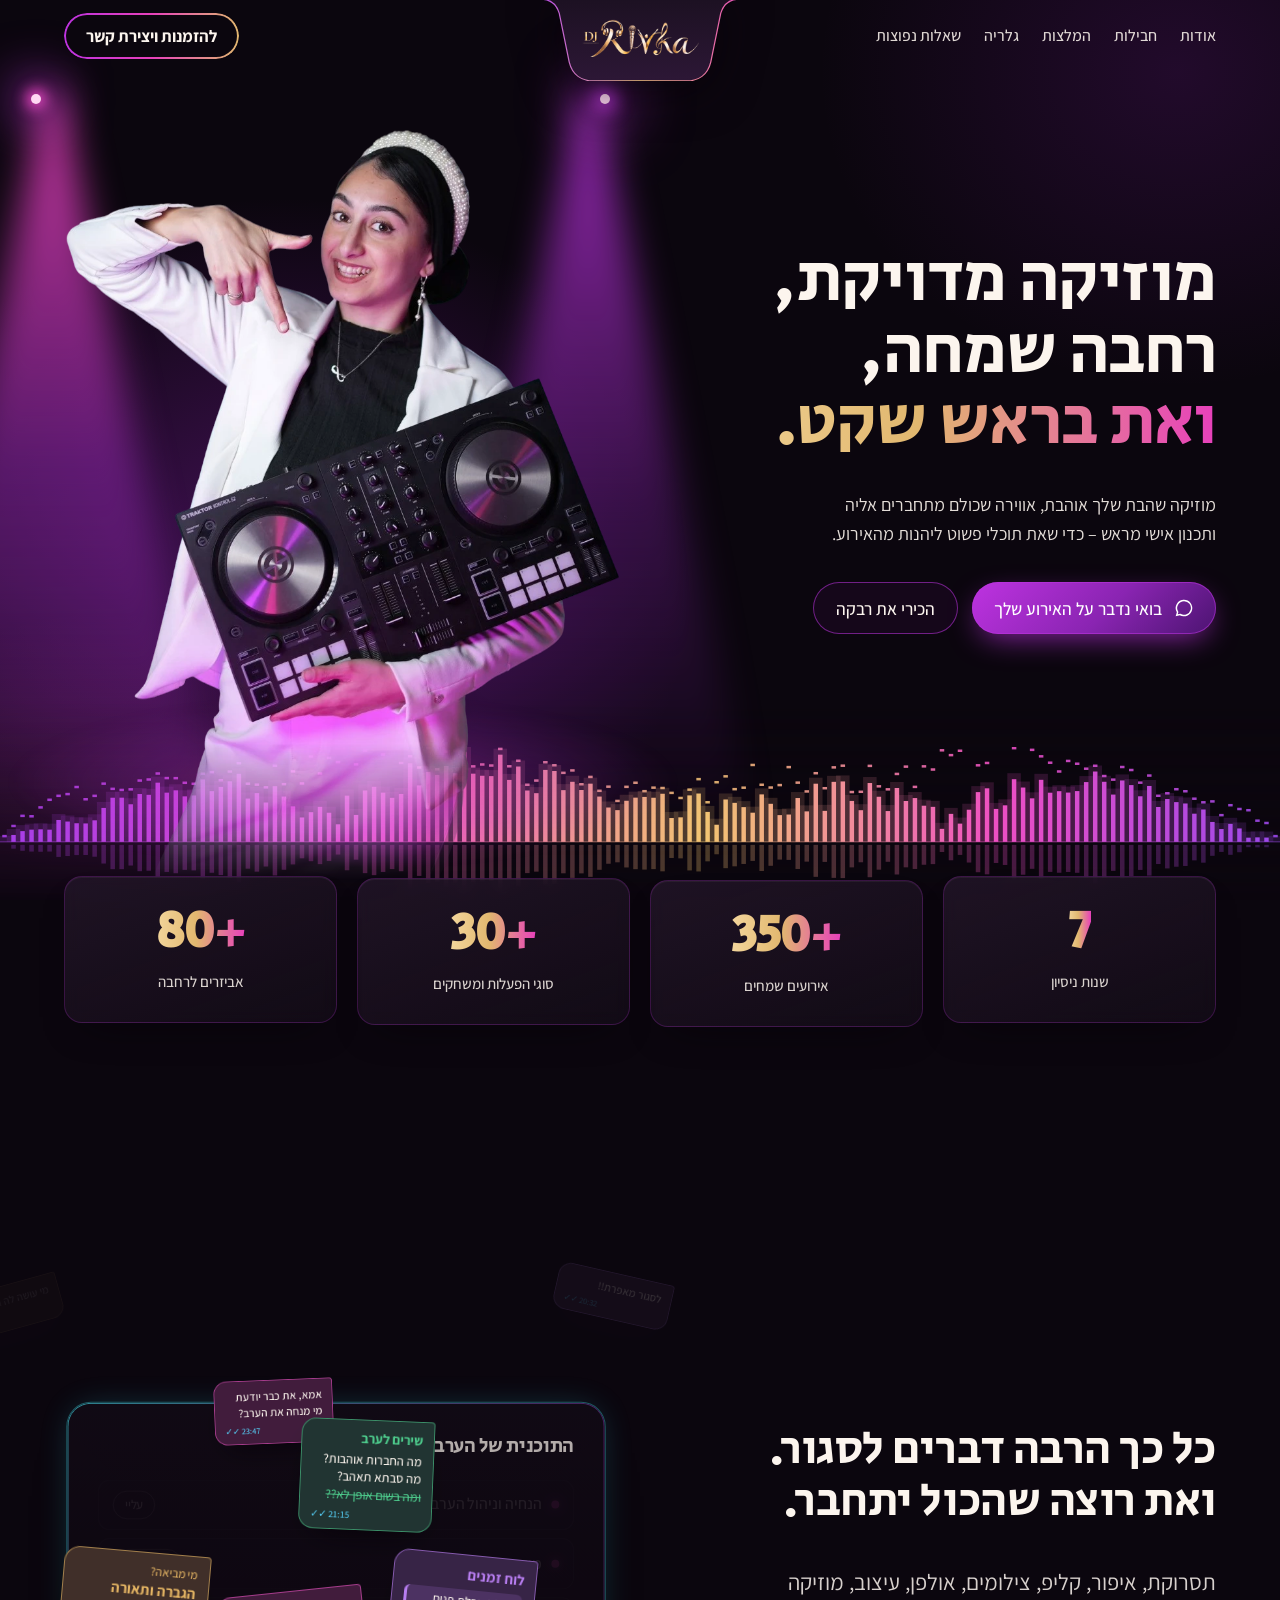
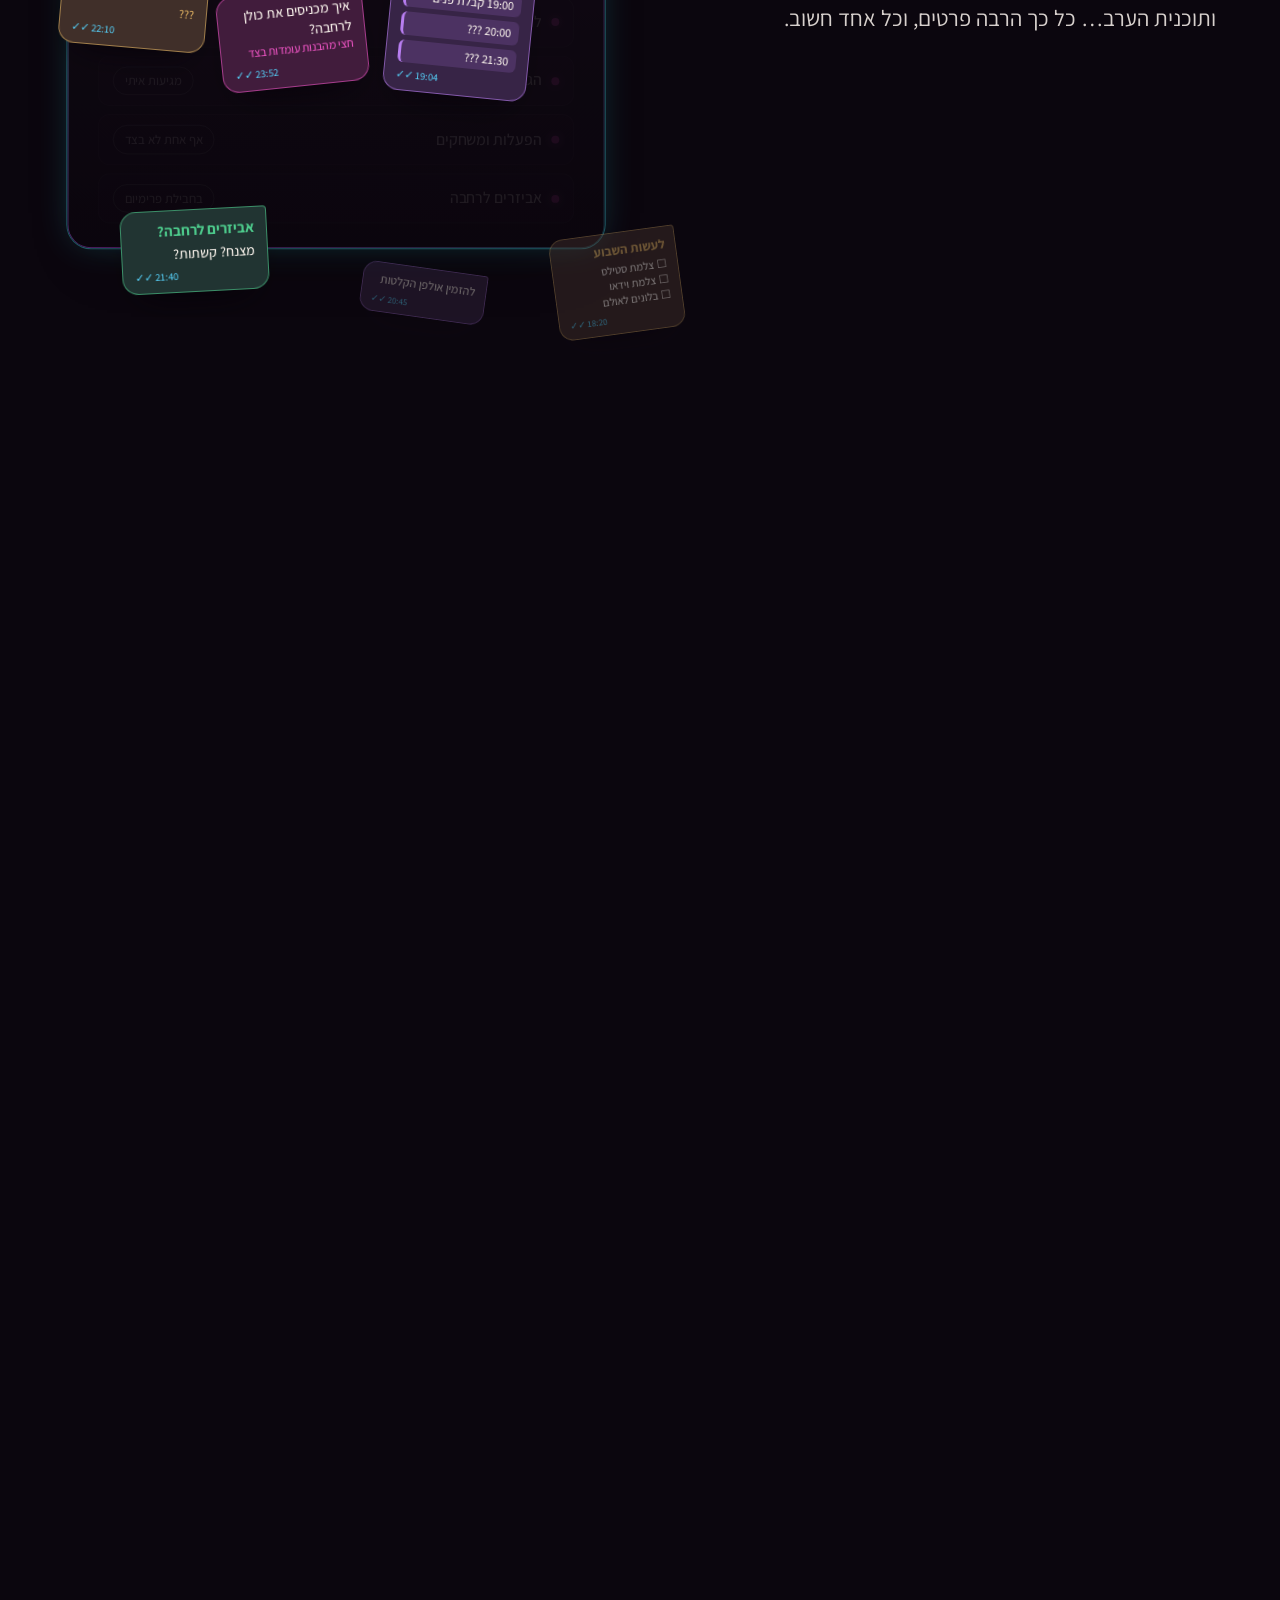
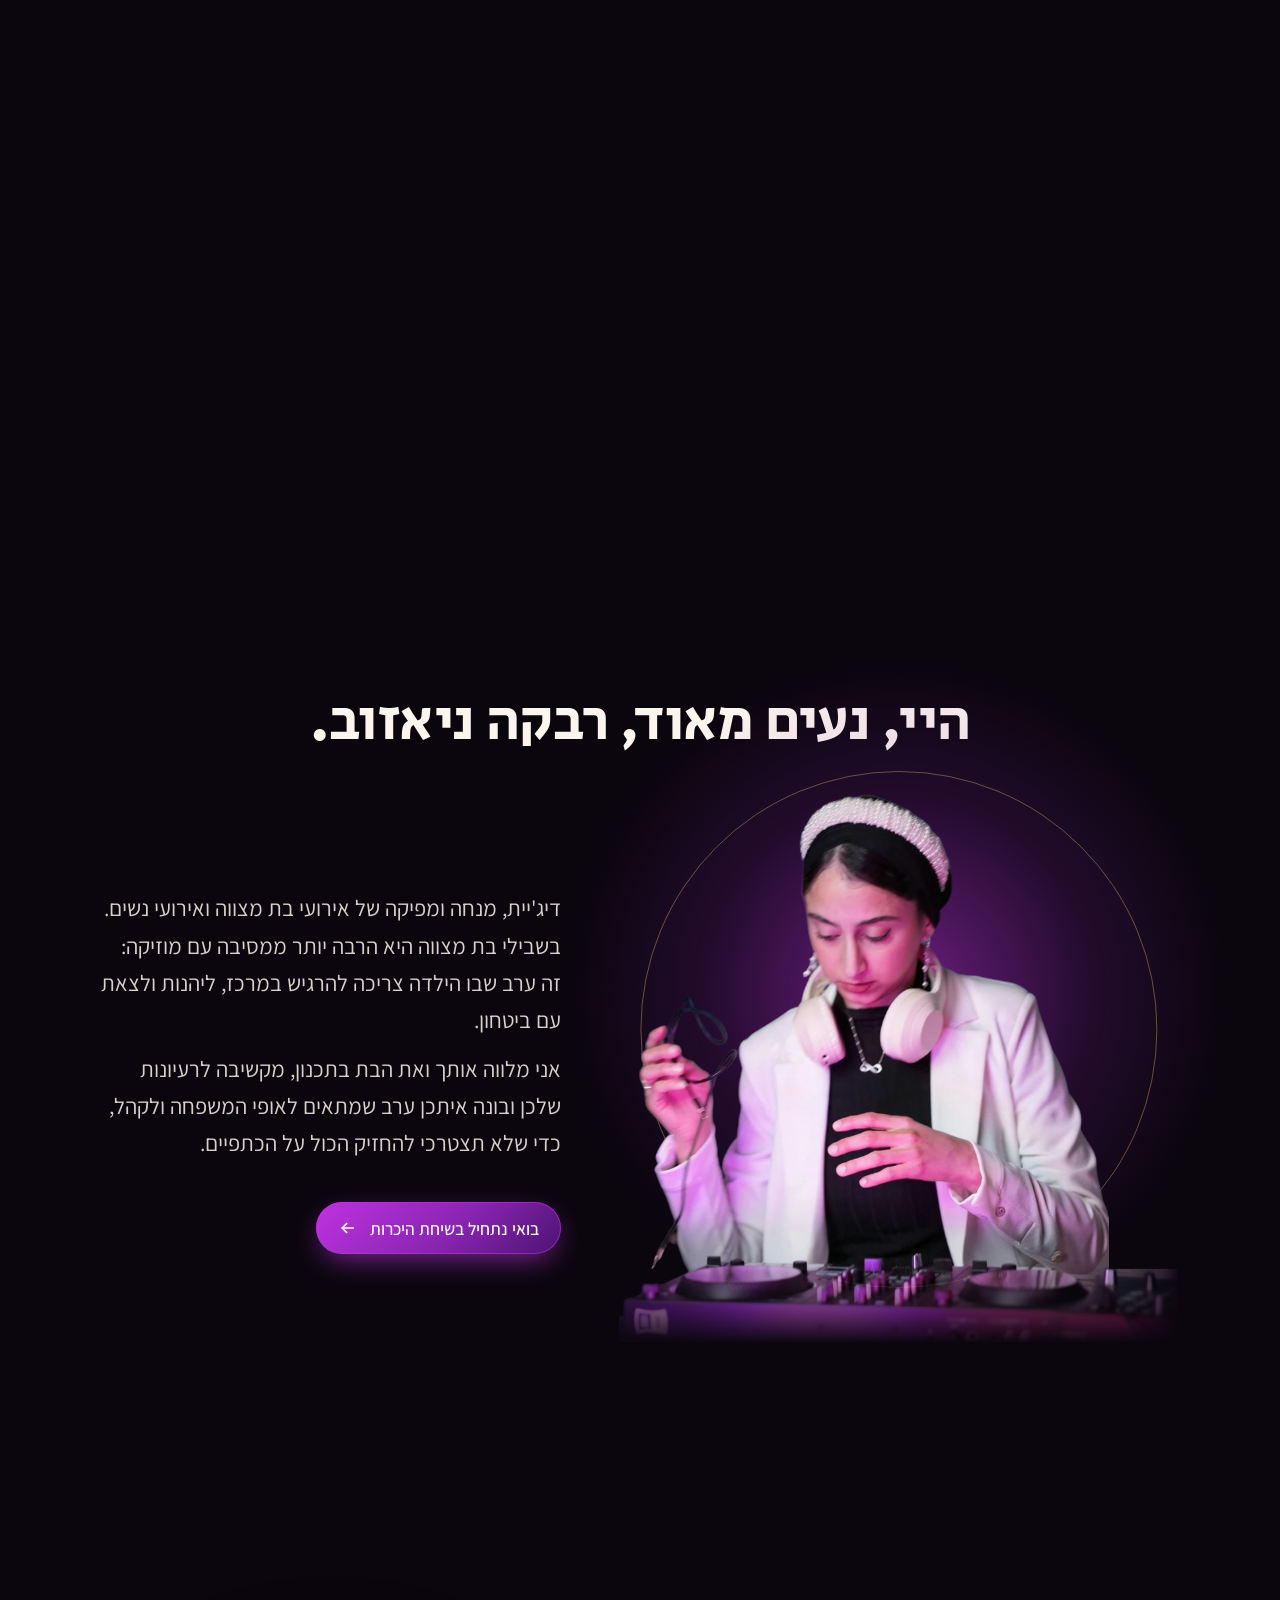
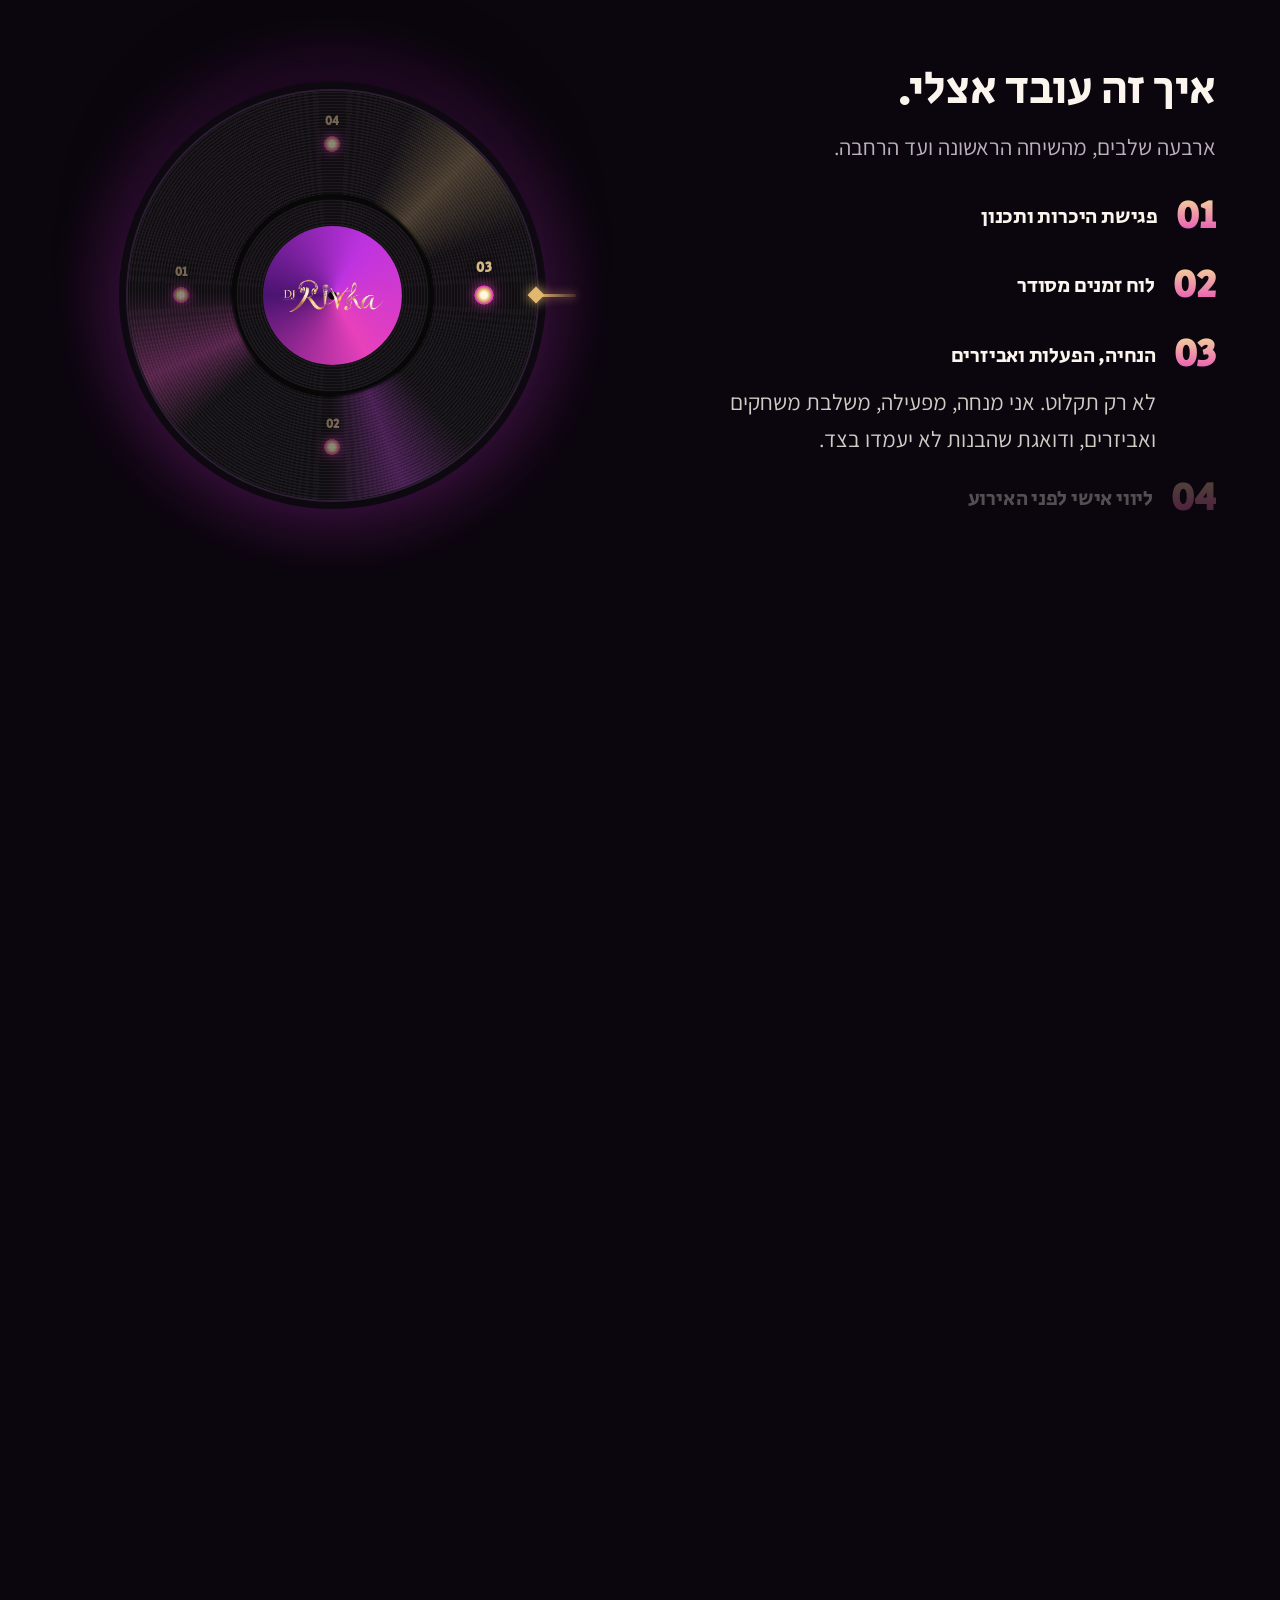
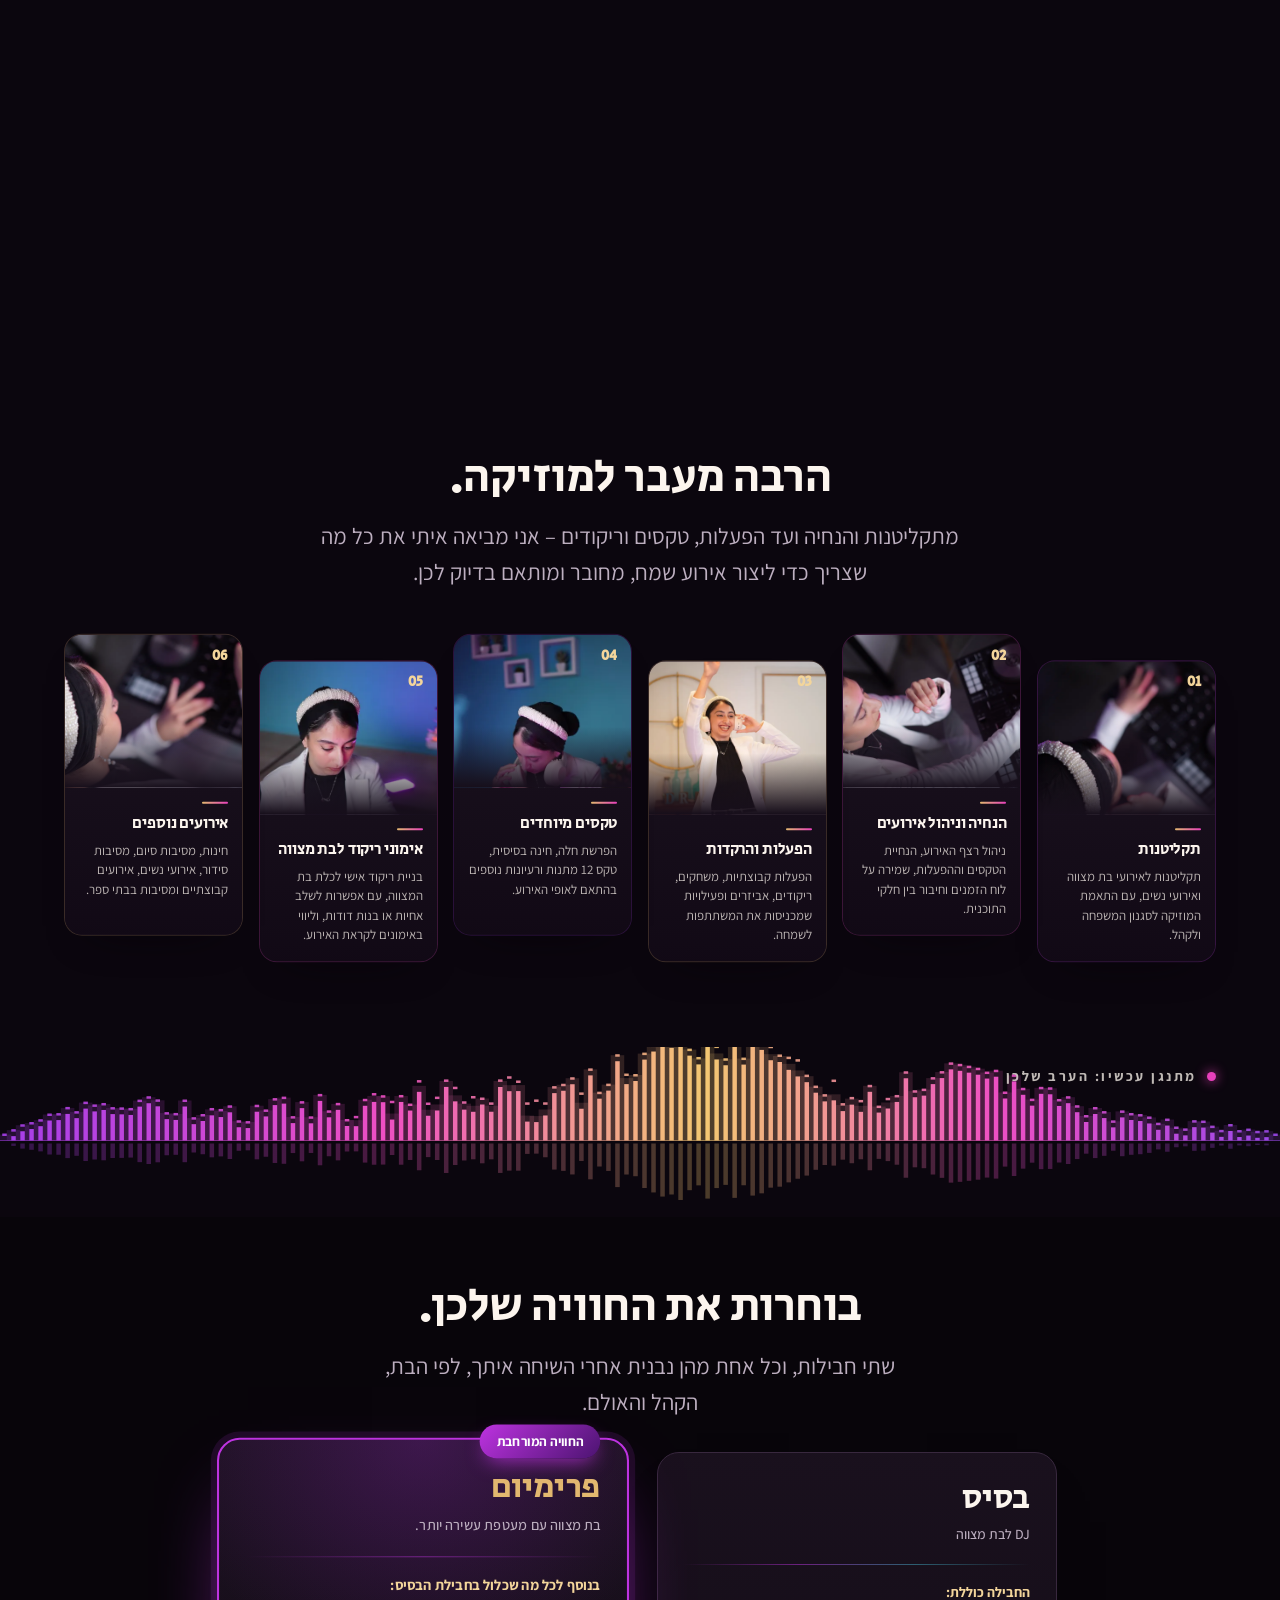
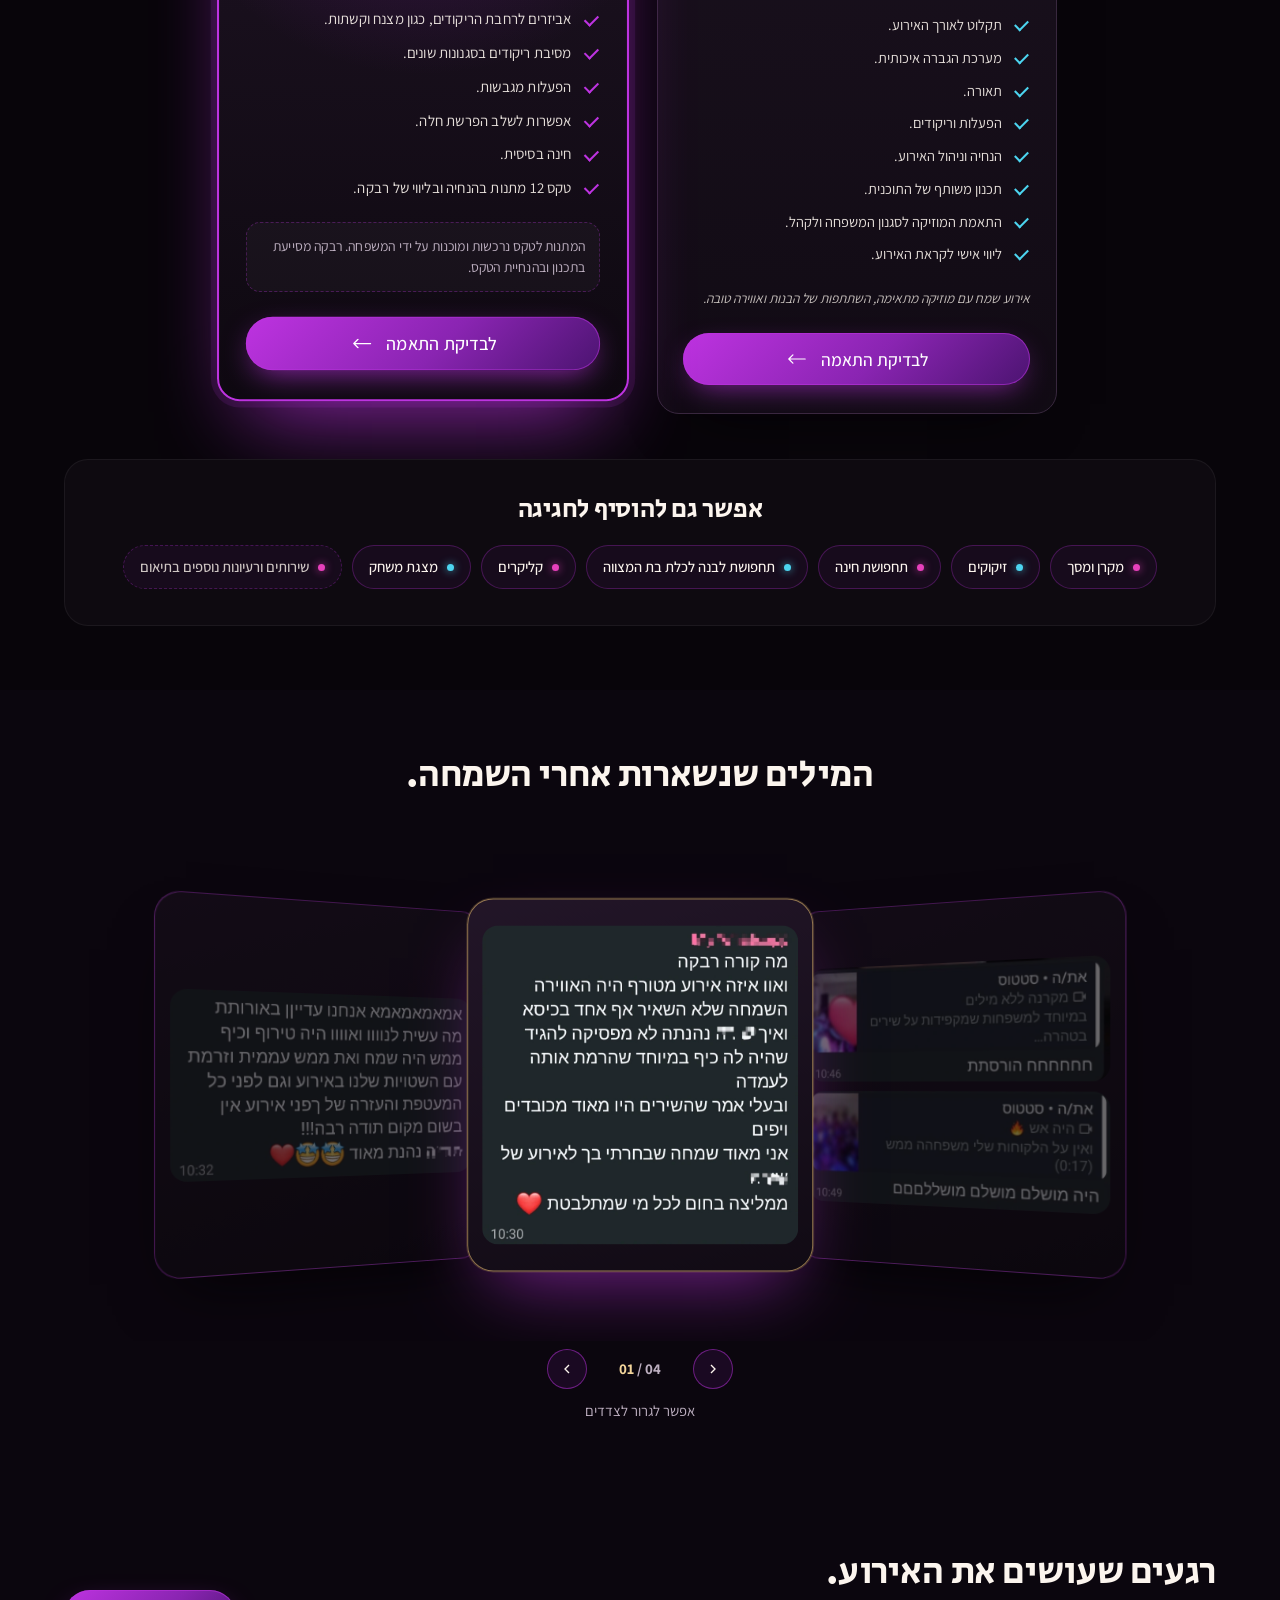
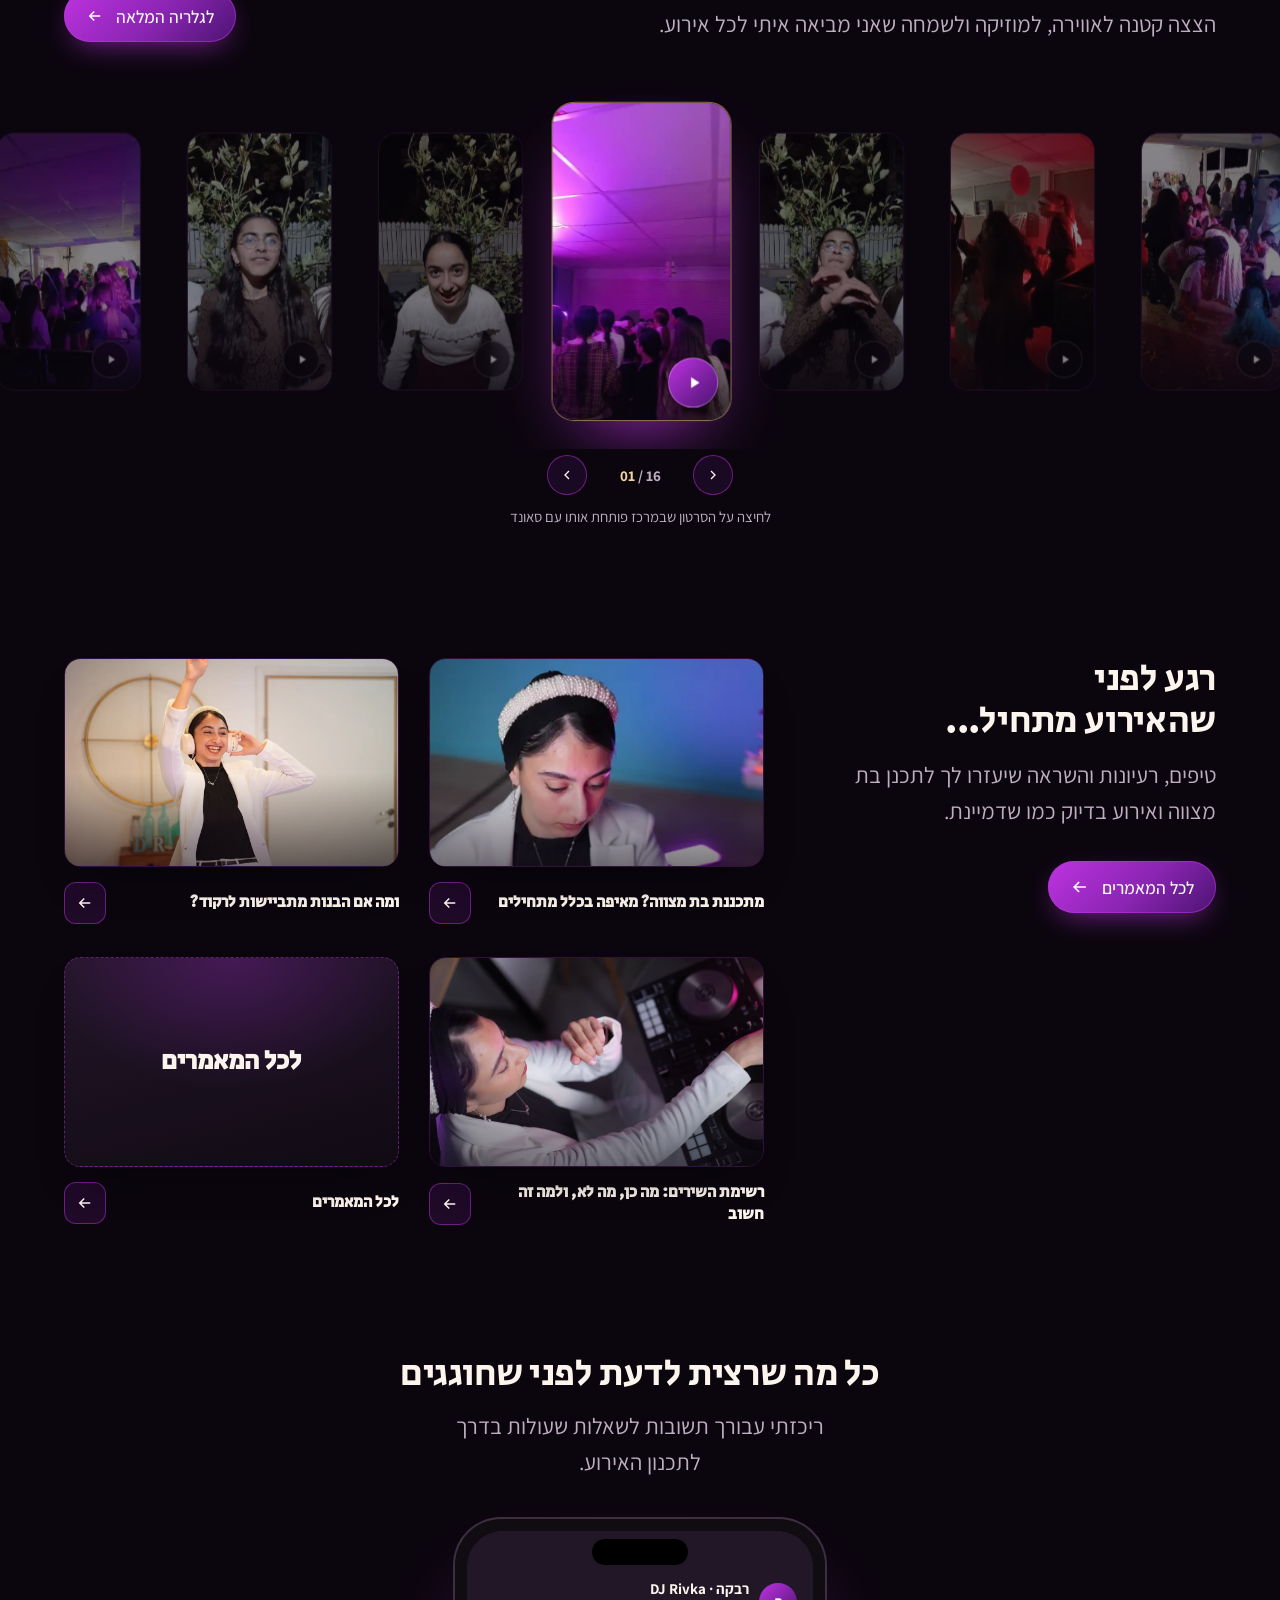
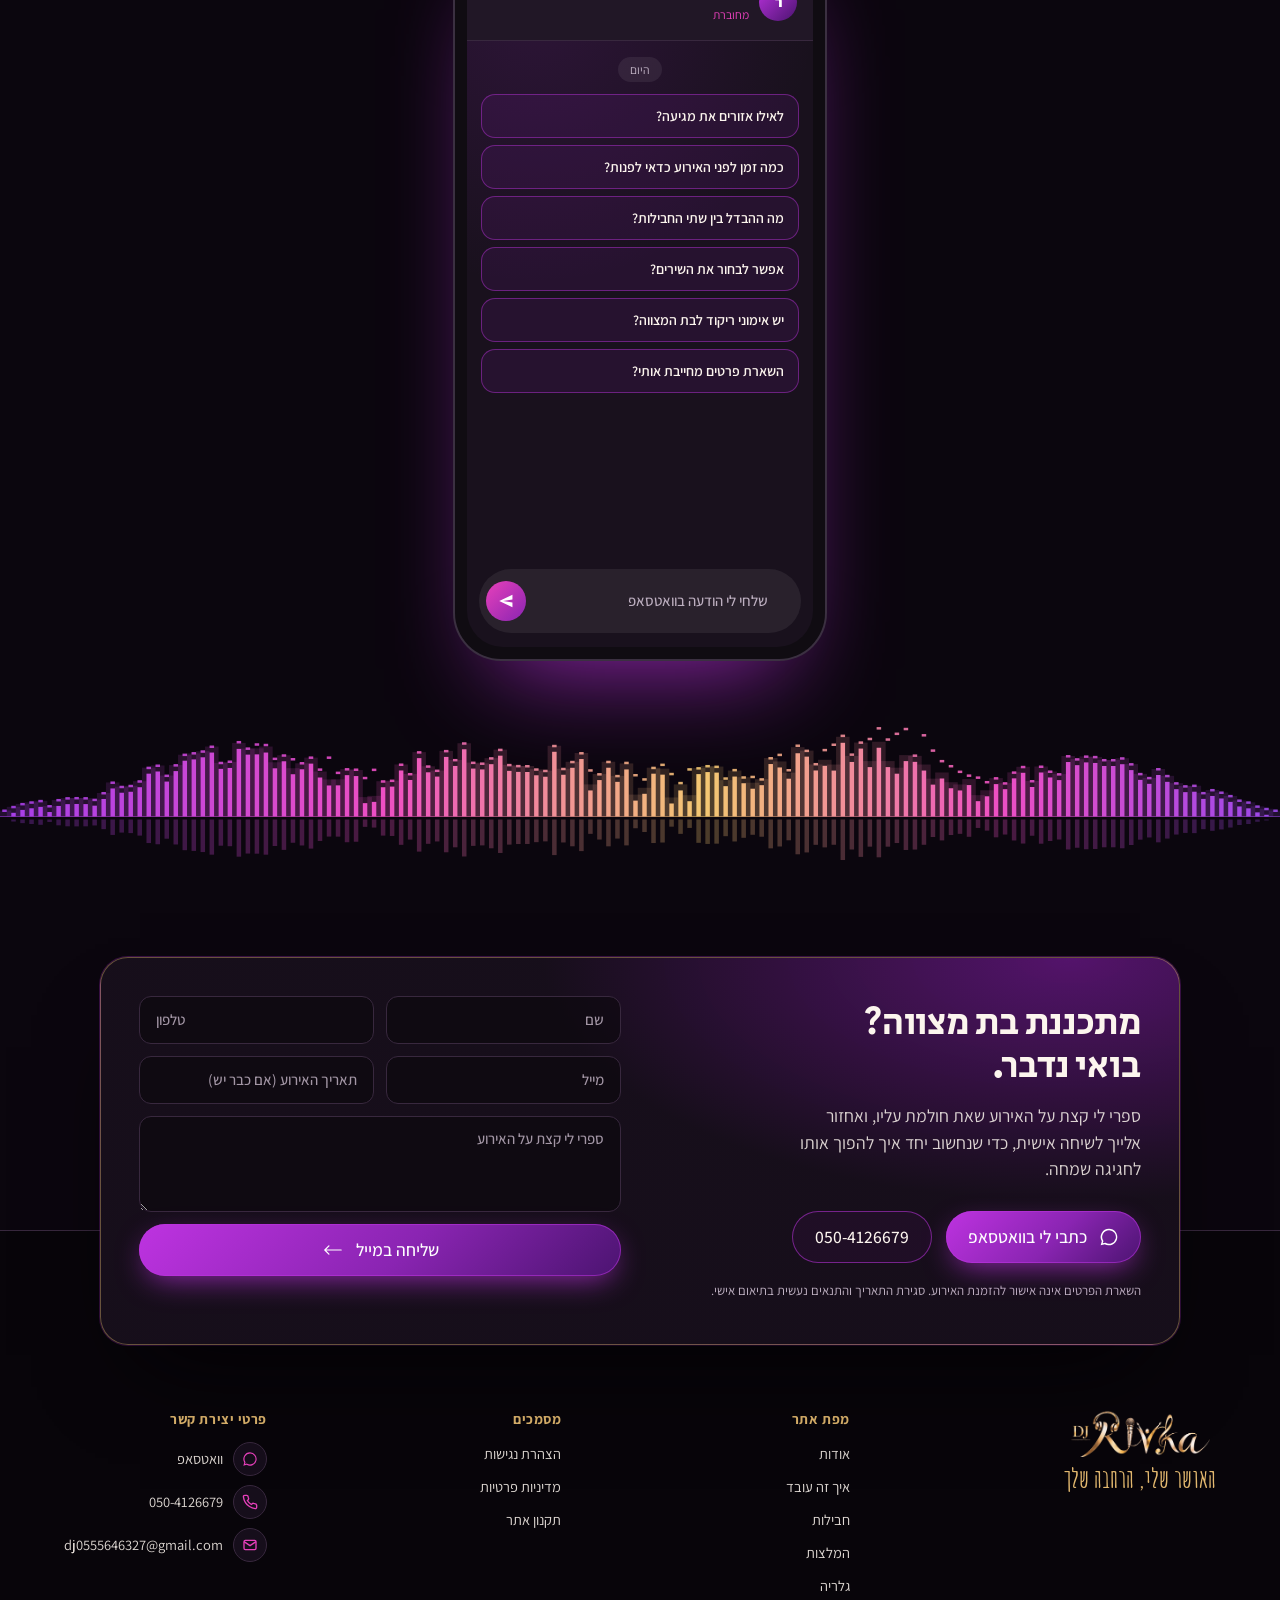
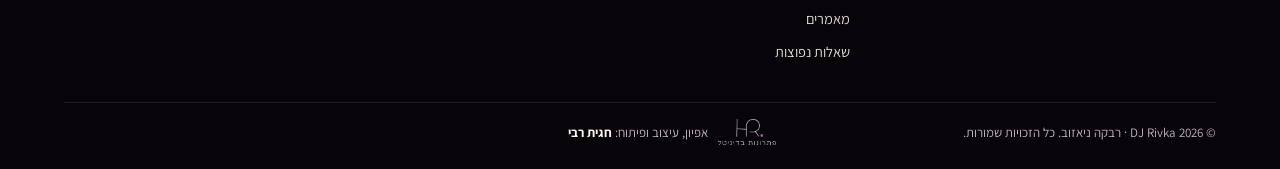
==== index.html @ 7ef1c82c "Preview: robots.txt open for link previews, still noindex" ====
<!doctype html>
<html lang="he" dir="rtl">
<head>
<meta charset="utf-8">
<meta name="robots" content="noindex, nofollow">
<meta name="viewport" content="width=device-width, initial-scale=1, viewport-fit=cover">
<title>DJ Rivka · רבקה ניאזוב | דיג׳יית ומנחה לבת מצווה ולאירועי נשים</title>
<link rel="canonical" href="https://hagitrabi.github.io/dj-rivka/">
<meta property="og:type" content="website">
<meta property="og:locale" content="he_IL">
<meta property="og:site_name" content="DJ Rivka">
<meta property="og:title" content="DJ Rivka · רבקה ניאזוב | דיג׳יית ומנחה לבת מצווה">
<meta property="og:description" content="רבקה ניאזוב, דיג'יית, מנחה ומפעילה לבת מצווה ולאירועי נשים. תכנון אישי, לוח זמנים מסודר והנחיה שמכניסה את כולן לרחבה.">
<meta property="og:url" content="https://hagitrabi.github.io/dj-rivka/">
<meta property="og:image" content="https://hagitrabi.github.io/dj-rivka/public/img/dj-rivka-share.jpg">
<meta property="og:image:width" content="1200">
<meta property="og:image:height" content="630">
<meta property="og:image:alt" content="DJ רבקה ניאזוב עם קונטרולר, דיג׳יית ומנחה לבת מצווה">
<meta name="twitter:card" content="summary_large_image">
<meta name="theme-color" content="#0b060e">
<script type="application/ld+json">[{"@context":"https://schema.org","@type":["LocalBusiness","EntertainmentBusiness"],"@id":"https://hagitrabi.github.io/dj-rivka/#business","name":"DJ Rivka","alternateName":"רבקה ניאזוב","description":"רבקה ניאזוב, דיג'יית, מנחה ומפעילה לבת מצווה ולאירועי נשים. תכנון אישי, לוח זמנים מסודר והנחיה שמכניסה את כולן לרחבה.","url":"https://hagitrabi.github.io/dj-rivka/","image":"https://hagitrabi.github.io/dj-rivka/public/img/dj-rivka-share.jpg","logo":"https://hagitrabi.github.io/dj-rivka/public/img/dj-rivka-logo.webp","telephone":"+972-50-412-6679","email":"dj0555646327@gmail.com","areaServed":{"@type":"Country","name":"Israel"},"priceRange":"לפי התאמה","knowsLanguage":"he"},{"@context":"https://schema.org","@type":"WebSite","name":"DJ Rivka","url":"https://hagitrabi.github.io/dj-rivka/","inLanguage":"he"},{"@context":"https://schema.org","@type":"FAQPage","mainEntity":[{"@type":"Question","name":"לאילו אזורים את מגיעה?","acceptedAnswer":{"@type":"Answer","text":"לכל הארץ, בתיאום מראש."}},{"@type":"Question","name":"כמה זמן לפני האירוע כדאי לפנות?","acceptedAnswer":{"@type":"Answer","text":"כמה שיותר מוקדם, כדי לשריין את התאריך ולהספיק לתכנן יחד בנחת."}},{"@type":"Question","name":"מה ההבדל בין שתי החבילות?","acceptedAnswer":{"@type":"Answer","text":"חבילת בת מצווה כוללת תקלוט, הגברה, תאורה, הפעלות, הנחיה, תכנון משותף וליווי אישי. חבילת הפרימיום מוסיפה אביזרים לרחבה, מסיבת ריקודים בסגנונות שונים, הפעלות מגבשות ואפשרות לשלב הפרשת חלה, חינה או טקס 12 מתנות."}},{"@type":"Question","name":"אפשר לבחור את השירים?","acceptedAnswer":{"@type":"Answer","text":"כן. בונים את המוזיקה יחד איתך ועם הבת: שירים שהחברות אוהבות, שירים שהמשפחה אוהבת, וגם שירים שלא רוצים לשמוע."}},{"@type":"Question","name":"יש אימוני ריקוד לבת המצווה?","acceptedAnswer":{"@type":"Answer","text":"כן. אני בונה ריקוד אישי לכלת בת המצווה, עם אפשרות לצרף אחיות או בנות דודות, ומלווה באימונים לקראת האירוע."}},{"@type":"Question","name":"השארת פרטים מחייבת אותי?","acceptedAnswer":{"@type":"Answer","text":"לא. השארת הפרטים אינה אישור להזמנת האירוע. סגירת התאריך והתנאים נעשית בתיאום אישי."}}]}]</script>
<meta name="description" content="רבקה ניאזוב, דיג'יית, מנחה ומפעילה לבת מצווה ולאירועי נשים. תכנון אישי, לוח זמנים מסודר והנחיה שמכניסה את כולן לרחבה.">
<link rel="icon" type="image/png" sizes="32x32" href="public/img/icon-32.png?v=202611181341">
<link rel="icon" type="image/png" sizes="512x512" href="public/img/icon-512.png?v=202611181341">
<link rel="apple-touch-icon" href="public/img/icon-180.png?v=202611181341">
<link rel="preload" as="image" href="public/img/dj-rivka-bat-mitzvah-dj.webp?v=202611181341" fetchpriority="high">
<link rel="preconnect" href="https://fonts.googleapis.com"><link rel="preconnect" href="https://fonts.gstatic.com" crossorigin>
<link rel="stylesheet" href="https://fonts.googleapis.com/css2?family=Amatic+SC:wght@700&family=Assistant:wght@400;500;600;700&family=Secular+One&display=swap" media="print" onload="this.media='all'">
<script>document.documentElement.classList.add("js")</script>
<style>
/* tokens: the same HSL values go into index.css of the Lovable project */
:root{
  --background:278 38% 4%;      /* almost black, with a purple breath */
  --surface:280 30% 8%;
  --surface-2:282 30% 12%;
  --glow:284 70% 34%;           /* stage purple */
  --brand:283 66% 42%;          /* logo purple: buttons */
  --brand-hi:288 74% 54%;
  --brand-deep:276 70% 26%;
  --magenta:316 78% 58%;
  --gold:38 66% 66%;            /* logo gold: accents only */
  --gold-soft:40 78% 78%;
  --foreground:32 70% 96%;      /* milk */
  --muted:290 12% 72%;
  --border:284 22% 20%;
  --note-cream:40 90% 90%; --note-gold:40 80% 76%; --note-lilac:288 55% 86%; --note-ink:282 45% 14%;
  /* fonts chosen with ui-ux-pro-max ("Classic Elegant": a high-contrast serif with a clean sans), Hebrew versions */
  --font-display:'Frank Ruhl Libre',Georgia,serif; --font-body:'Heebo',Arial,sans-serif; --font-hand:'Amatic SC','Heebo',cursive;
  --radius:18px;
  /* aliases so older rules keep working */
  --primary:var(--gold); --primary-soft:var(--gold-soft);
}
*{box-sizing:border-box}
html{-webkit-text-size-adjust:100%;scroll-behavior:smooth}
body{margin:0;background:hsl(var(--background));color:hsl(var(--foreground));font:400 clamp(16px,1.15vw,18px)/1.65 var(--font-body);overflow-x:clip}
a{color:inherit}
p{margin:0}
img{max-width:100%;display:block}
:focus-visible{outline:2px solid hsl(var(--primary));outline-offset:3px;border-radius:6px}
h1,h2,h3{margin:0;font-family:var(--font-display);font-weight:700;line-height:1.12}
.wrap{width:min(1200px,100% - 2*clamp(20px,5vw,64px));margin-inline:auto}
section{position:relative}
.sec{padding-block:clamp(72px,10vw,128px)}
.h2{font-size:clamp(34px,4.6vw,60px)}
.lead{color:hsl(var(--muted));font-size:clamp(17px,1.35vw,20px);max-width:58ch}
.btn{display:inline-flex;align-items:center;justify-content:center;gap:10px;min-height:52px;padding:0 26px;border-radius:999px;font:700 17px var(--font-body);text-decoration:none;border:0;cursor:pointer;transition:background-color .2s ease,transform .2s ease}
/* main button: the logo purple, lit from inside like a stage light */
.btn-main{position:relative;color:#fff;background:linear-gradient(135deg,hsl(var(--brand-hi)),hsl(var(--brand)) 55%,hsl(var(--brand-deep)));box-shadow:0 0 0 1px hsl(var(--brand-hi)/.55) inset,0 10px 30px -8px hsl(var(--brand-hi)/.75);transition:box-shadow .25s ease,transform .2s ease,filter .25s ease}
.btn-main:hover{filter:brightness(1.12);box-shadow:0 0 0 1px hsl(var(--brand-hi)/.8) inset,0 14px 40px -6px hsl(var(--brand-hi)/.95)}
.btn-main:active{transform:scale(.98)}
.btn-ghost{background:hsl(var(--brand)/.08);color:hsl(var(--foreground));border:1px solid hsl(var(--brand-hi)/.55)}
.btn-ghost:hover{background:hsl(var(--brand)/.2);border-color:hsl(var(--brand-hi))}
.ico{width:22px;height:22px;flex:none}
.sr{position:absolute;width:1px;height:1px;overflow:hidden;clip-path:inset(50%)}

/* ---------- loading screen ---------- */
.loader{display:none}
.js .loader{position:fixed;inset:0;z-index:200;display:grid;place-items:center;background:radial-gradient(50% 50% at 50% 50%,hsl(var(--glow)/.45),hsl(var(--background)) 70%);transition:opacity .6s ease,visibility .6s ease}
.loader.done{opacity:0;visibility:hidden;pointer-events:none}
.loader-disc{position:relative;width:min(240px,62vw);aspect-ratio:1;display:grid;place-items:center}
.loader-ring{position:absolute;inset:0;width:100%;height:100%;animation:spin 1.6s linear infinite;filter:drop-shadow(0 0 10px hsl(var(--magenta)/.6))}
.loader-disc img{width:68%;height:auto;animation:breathe 2.4s ease-in-out infinite}
@keyframes spin{to{transform:rotate(360deg)}}
@keyframes breathe{50%{transform:scale(1.04);filter:drop-shadow(0 0 14px hsl(var(--gold)/.45))}}

/* ---------- header: the logo hangs in a tab at the center, links on both sides ---------- */
.top{position:fixed;inset-inline:0;top:0;z-index:50}
.top::before{content:"";position:absolute;inset:0 0 auto;height:72px;transition:background-color .3s ease,border-color .3s ease;border-bottom:1px solid transparent}
.top.solid::before{background:hsl(var(--background)/.9);backdrop-filter:blur(10px);border-color:hsl(var(--border))}
.top .wrap{position:relative;display:grid;grid-template-columns:minmax(0,1fr) auto minmax(0,1fr);align-items:start;gap:24px;height:72px}
.nav{display:flex;align-items:center;height:72px;gap:clamp(16px,2.2vw,34px);font-weight:500}
.nav a{text-decoration:none;opacity:.88;position:relative}
.nav a::after{content:"";position:absolute;inset-inline:0;bottom:-6px;height:2px;border-radius:2px;background:linear-gradient(90deg,hsl(var(--brand-hi)),hsl(var(--gold)));transform:scaleX(0);transition:transform .25s ease}
.nav a:hover{opacity:1}.nav a:hover::after{transform:scaleX(1)}
.nav-b{display:flex;align-items:center;justify-content:flex-end;gap:clamp(16px,2.2vw,34px);height:72px}
.logo-tab{position:relative;display:grid;place-items:center;width:250px;height:100px;margin-top:-1px;filter:drop-shadow(0 10px 22px hsl(280 60% 2%/.6))}
.logo-tab .tab-shape{position:absolute;inset:0;width:100%;height:100%}
.logo-tab img{position:relative;width:150px;height:auto;margin-top:-6px}
/* CTA with a ring of brand colors, like a light strip */
.btn-ring{position:relative;min-height:46px;padding:0 22px;font-size:15px;color:hsl(var(--foreground));background:hsl(var(--background));isolation:isolate}
.btn-ring::before{content:"";position:absolute;inset:0;z-index:-1;border-radius:inherit;padding:2px;background:linear-gradient(90deg,hsl(var(--brand-hi)),hsl(var(--magenta)),hsl(var(--gold)));-webkit-mask:linear-gradient(#000 0 0) content-box,linear-gradient(#000 0 0);-webkit-mask-composite:xor;mask-composite:exclude}
.btn-ring:hover{background:hsl(var(--brand)/.25)}
.btn-ring{white-space:nowrap}.nav a{white-space:nowrap}
.btn-ring .short,.btn-ring .ic{display:none}.btn-ring .ic{width:22px;height:22px}
@media (max-width:600px){.btn-ring .long{display:none}.btn-ring .short{display:inline}}
@media (max-width:400px){.btn-ring .short{display:none}.btn-ring .ic{display:block}.btn-ring{width:46px;padding:0}}
@media (max-width:1100px){
  .nav-a{visibility:hidden;width:0;overflow:hidden}.nav-b .nav{display:none}
  .top::before{height:64px}.top .wrap,.nav-b{height:64px}
  .logo-tab{width:190px;height:80px}.logo-tab img{width:116px}
  .btn-ring{min-height:42px;padding:0 14px;font-size:14px}
}
@media (max-width:480px){.top .wrap{gap:8px}.logo-tab{width:160px;height:70px}.logo-tab img{width:98px}.btn-ring{padding:0 12px;font-size:13px}}

/* ---------- 01 hero ---------- */
.hero{min-height:100dvh;display:grid;align-items:center;overflow:hidden;padding-top:104px;isolation:isolate}
.hero::before{content:"";position:absolute;inset:0;z-index:-3;background:
  radial-gradient(46% 60% at 22% 64%,hsl(var(--glow)/.55),transparent 70%),
  radial-gradient(30% 40% at 8% 96%,hsl(var(--magenta)/.22),transparent 70%),
  radial-gradient(40% 50% at 92% 8%,hsl(var(--glow)/.22),transparent 70%),
  hsl(var(--background));
  /* the stage light fades out before the hero ends, so there is no edge above the stats */
  -webkit-mask-image:linear-gradient(#000 78%,transparent);mask-image:linear-gradient(#000 78%,transparent)}
/* the soundtrack: a live equalizer under the stage */
.hero .wave{position:absolute;inset-inline:0;bottom:0;z-index:-1;width:100%;height:clamp(110px,17vh,170px);pointer-events:none}
.hero .copy{padding-bottom:clamp(90px,14vh,150px)}
.wave-band{position:relative;height:clamp(110px,14vw,170px);overflow:hidden}
.wave-band .wave{position:absolute;inset:0;width:100%;height:100%}
.wave-band .label{position:absolute;inset-inline-start:clamp(20px,5vw,64px);top:12%;z-index:1;font:700 14px var(--font-body);letter-spacing:.18em;color:hsl(var(--foreground)/.75);display:flex;align-items:center;gap:10px}
.wave-band .label i{width:9px;height:9px;border-radius:50%;background:hsl(var(--magenta));box-shadow:0 0 12px hsl(var(--magenta));animation:live 1.4s ease-in-out infinite}
@keyframes live{50%{opacity:.35}}
.hero .wrap{display:grid;grid-template-columns:1.15fr .85fr;align-items:center;gap:clamp(24px,4vw,64px)}
.hero h1{font-size:clamp(40px,4.7vw,74px);font-weight:900;line-height:1.06;letter-spacing:-.01em}
.hero h1 span{display:block;white-space:nowrap}
.hero h1 .glow{background:linear-gradient(90deg,hsl(var(--gold-soft)),hsl(var(--gold)) 45%,hsl(var(--magenta)) 100%);-webkit-background-clip:text;background-clip:text;color:transparent;padding-bottom:.08em}
.hero .lead{margin-top:26px;color:hsl(var(--foreground)/.9);font-size:clamp(18px,1.4vw,21px);max-width:54ch}
@media (max-width:860px){.br-d{display:none}}
.hero .acts{display:flex;flex-wrap:wrap;align-items:center;gap:14px;margin-top:34px}
/* stage: Rivka lit by purple beams from the rig above */
.stage{position:relative;align-self:end;height:min(84dvh,760px);display:flex;justify-content:center;isolation:isolate}
.stage img{position:relative;z-index:2;height:100%;width:auto;max-width:none;object-fit:contain;object-position:bottom;
  -webkit-mask-image:linear-gradient(to bottom,#000 82%,transparent);mask-image:linear-gradient(to bottom,#000 82%,transparent)}
.lamp{position:absolute;z-index:0;top:-4%;width:10px;height:10px;border-radius:50%;background:hsl(320 100% 92%);box-shadow:0 0 14px 5px hsl(var(--magenta)),0 0 50px 18px hsl(var(--brand-hi)/.6)}
.lamp.l1{left:-6%}.lamp.l2{right:2%;box-shadow:0 0 18px 6px hsl(var(--brand-hi)),0 0 60px 20px hsl(var(--brand-hi)/.6)}
/* the beam shape is clipped on the inner layer and blurred on the outer one, so its edges stay soft */
.spot{position:absolute;z-index:1;top:-4%;width:72%;height:110%;pointer-events:none;mix-blend-mode:screen;filter:blur(18px);transform-origin:50% 0;animation:sway 7s ease-in-out infinite alternate}
.spot::before{content:"";position:absolute;inset:0;background:var(--beam);clip-path:polygon(48% 0,52% 0,96% 100%,4% 100%)}
.spot.s1{left:-38%;--r:-24deg;--beam:linear-gradient(to bottom,hsl(var(--magenta)/.85),hsl(var(--brand-hi)/.38) 45%,hsl(var(--brand-hi)/.08) 85%,transparent)}
.spot.s2{right:-30%;--r:20deg;animation-duration:9s;--beam:linear-gradient(to bottom,hsl(var(--brand-hi)/.75),hsl(var(--brand)/.3) 50%,transparent 90%)}
@keyframes sway{from{transform:rotate(var(--r))}to{transform:rotate(calc(var(--r) * .8))}}
.pool{position:absolute;z-index:1;bottom:2%;left:50%;width:120%;height:22%;transform:translateX(-50%);border-radius:50%;background:radial-gradient(closest-side,hsl(var(--magenta)/.45),hsl(var(--brand-hi)/.18) 55%,transparent);filter:blur(6px)}
@media (max-width:860px){
  .hero{padding-top:80px;align-items:start}
  .hero .wrap{grid-template-columns:1fr;gap:0}
  .stage{order:-1;height:min(48dvh,420px);margin-top:8px}
  .hero .copy{padding-bottom:120px}
  .hero .acts .btn{width:100%}
  .hero h1 span{white-space:normal}
}

/* ---------- 02 numbers: a row of glass cards, each with an icon, a number and a label ---------- */
/* sits right under Rivka: 15px from the hero */
.numbers{position:relative;padding-block:15px clamp(40px,6vw,72px);background:transparent}
.numbers ul{list-style:none;margin-block:0;padding:0;display:grid;grid-template-columns:repeat(4,1fr);gap:clamp(12px,1.6vw,20px)}
.stat{position:relative;display:grid;justify-items:center;align-content:start;gap:10px;padding:clamp(22px,2.4vw,30px) 14px;text-align:center;border-radius:18px;
  background:linear-gradient(160deg,hsl(var(--surface-2)/.85),hsl(var(--surface)/.6));border:1px solid hsl(var(--brand-hi)/.22);
  box-shadow:0 1px 0 hsl(0 0% 100%/.05) inset,0 18px 40px -24px hsl(280 60% 2%/.9);backdrop-filter:blur(8px);
  transition:transform .3s ease,border-color .3s ease,box-shadow .3s ease}
.stat:hover{transform:translateY(-4px);border-color:hsl(var(--brand-hi)/.55);box-shadow:0 1px 0 hsl(0 0% 100%/.06) inset,0 22px 44px -20px hsl(var(--brand-hi)/.55)}
.stat b{display:block;direction:ltr;unicode-bidi:isolate;font:900 clamp(38px,4vw,54px)/1 var(--font-display);font-variant-numeric:tabular-nums;
  background:linear-gradient(90deg,hsl(var(--gold-soft)),hsl(var(--gold)) 45%,hsl(var(--magenta)) 100%);-webkit-background-clip:text;background-clip:text;color:transparent;padding-bottom:.06em}
.stat span{color:hsl(var(--foreground)/.86);font:500 clamp(15px,1.15vw,18px)/1.4 var(--font-body)}
@media (max-width:760px){.numbers ul{grid-template-columns:repeat(2,1fr)}}

/* ---------- 03 the mess: the heading stays on top, the notes fold into one card as she scrolls ---------- */
.mess{overflow-x:clip}
.mess .pin{display:flex;align-items:center;padding-top:clamp(84px,11vh,120px)}
.mess-grid{display:grid;grid-template-columns:1fr 1fr;align-items:center;gap:clamp(32px,5vw,80px)}
.mess .head{text-align:start}
.mess h2{font-size:clamp(34px,3.7vw,56px);font-weight:900;line-height:1.08}
.mess h2 span{display:block}
.mess h2 .glow{color:inherit;padding-bottom:.08em}
.mess .sub{position:relative;margin:16px 0 0;max-width:60ch;min-height:3.3em;font-size:clamp(17px,1.4vw,21px)}
.mess .sub p{color:hsl(var(--foreground)/.85);transition:opacity .4s ease}
.mess .sub .after{position:absolute;inset:0;opacity:0;font:700 clamp(19px,1.6vw,24px)/1.4 var(--font-display);color:hsl(var(--gold-soft))}
.mess .hint{margin-top:6px;font-size:14px;color:hsl(var(--muted))}

/* the stage: the card in the middle, the notes scattered across the whole width */
.stage-m{position:relative;min-height:0;display:grid;place-items:center;padding-block:clamp(16px,3vh,32px)}
.mess.scrolly .stage-m{height:min(78vh,660px)}
.plan{position:relative;z-index:1;width:min(880px,100%);padding:clamp(20px,2.4vw,30px);border-radius:28px;
  background:linear-gradient(160deg,hsl(var(--surface-2)/.92),hsl(var(--surface)/.85));border:1px solid hsl(var(--brand-hi)/.3);
  box-shadow:0 1px 0 hsl(0 0% 100%/.05) inset,0 30px 70px -30px hsl(var(--brand-hi)/.55)}
.plan-top{display:flex;flex-wrap:wrap;align-items:baseline;justify-content:space-between;gap:6px 16px;margin-bottom:16px}
.plan-top h3{font-size:clamp(22px,2vw,28px);font-weight:900}
.plan-top small{font-size:13px;font-weight:700;color:hsl(var(--gold-soft))}
.plan ul{list-style:none;margin:0;padding:0;display:grid;grid-template-columns:1fr;gap:10px}
.plan li{display:flex;align-items:center;gap:10px;min-height:52px;padding:10px 14px;border-radius:14px;background:hsl(var(--brand)/.14);border:1px solid hsl(var(--brand-hi)/.22);font-weight:500}
.plan li::before{content:"";width:9px;height:9px;flex:none;border-radius:3px;background:hsl(var(--magenta));box-shadow:0 0 10px hsl(var(--magenta)/.7)}
.plan li em{margin-inline-start:auto;font-style:normal;font-size:13px;font-weight:700;padding:3px 10px;border-radius:999px;background:hsl(var(--gold)/.16);color:hsl(var(--gold-soft));white-space:nowrap}

/* the notes: each one a different kind of mess, all in the site's colours */
.bits{position:absolute;inset:0;z-index:2;pointer-events:none}
.bit{pointer-events:auto;cursor:default;transition:scale .35s cubic-bezier(.22,1,.36,1),translate .35s cubic-bezier(.22,1,.36,1),box-shadow .35s ease}
.bit:hover{z-index:5;scale:1.1;translate:0 -8px;box-shadow:0 28px 46px -14px hsl(280 60% 2%/.95),0 0 0 2px hsl(var(--gold)/.65),0 0 34px hsl(var(--magenta)/.5)}
.plan li{transition:background-color .3s ease,border-color .3s ease,translate .3s ease}
.plan li:hover{background:hsl(var(--brand)/.26);border-color:hsl(var(--gold)/.55);translate:-4px 0}
@media (prefers-reduced-motion:reduce){.bit,.plan li{transition:none}.bit:hover{scale:none;translate:none}.plan li:hover{translate:none}}
.bit{position:absolute;left:0;top:0;width:clamp(140px,11.5vw,175px);padding:12px 14px;border-radius:12px;font-size:14px;line-height:1.35;color:hsl(var(--note-ink));
  box-shadow:0 18px 34px -12px hsl(280 60% 2%/.8);will-change:transform,opacity}
.bit b{display:block;font:700 22px/1.1 var(--font-hand)}
.bit.sticky{background:hsl(var(--note-cream));font:700 22px/1.1 var(--font-hand);border-radius:4px}
.bit.sticky.lilac{background:hsl(var(--note-lilac))}.bit.sticky.gold{background:hsl(var(--note-gold))}
.bit.sticky::before{content:"";position:absolute;top:-9px;left:50%;width:54px;height:18px;margin-left:-27px;background:hsl(var(--foreground)/.4);transform:rotate(-3deg)}
.bit.chat{background:hsl(282 30% 14%);color:hsl(var(--foreground));border:1px solid hsl(var(--brand-hi)/.3)}
.bit.chat .who{display:flex;align-items:center;gap:8px;margin:-4px -6px 8px;padding:6px 8px;border-radius:8px;background:hsl(280 40% 6%);font-size:13px;font-weight:700}
.bit.chat .who i{width:22px;height:22px;border-radius:50%;background:hsl(var(--magenta));display:grid;place-items:center;font-style:normal;font-size:12px;color:#fff}
.bit.chat time{display:block;margin-top:6px;font-size:11px;color:hsl(var(--brand-hi))}
.bit.lined{background:repeating-linear-gradient(hsl(40 60% 97%) 0 25px,hsl(270 40% 82%) 25px 26px);border-inline-start:3px solid hsl(var(--magenta)/.5);padding-top:8px}
.bit.lined b{color:hsl(var(--brand))}
.bit.lined s{color:hsl(var(--magenta))}
.bit.sched{background:hsl(40 50% 97%)}
.bit.sched span{display:block;margin-top:6px;padding:4px 8px;border-radius:6px;background:hsl(var(--note-lilac));border-inline-end:3px solid hsl(var(--magenta));font-size:13px}
.bit.receipt{background:hsl(0 0% 99%);border-radius:4px;text-align:center;-webkit-mask:radial-gradient(6px at 50% 100%,#0000 98%,#000) 50% / 14px 100%;mask:radial-gradient(6px at 50% 100%,#0000 98%,#000) 50% / 14px 100%;padding-bottom:20px}
.bit.receipt b{font:900 26px/1.1 var(--font-display);color:hsl(var(--brand))}
.bit.receipt small{display:block;color:hsl(var(--magenta));font-weight:700}
.bit.dots{background:hsl(280 40% 7%);color:hsl(var(--foreground));border:1px solid hsl(var(--border))}
.bit.dots .row{display:flex;gap:6px;margin-bottom:8px}.bit.dots .row i{width:26px;height:26px;border-radius:8px}
.bit.dots small{display:block;margin-top:4px;color:hsl(var(--magenta));font-size:12px}
.bit.glow{background:linear-gradient(135deg,hsl(var(--brand-hi)),hsl(var(--magenta)));color:#fff}
.bit.glow b{font-family:var(--font-display);font-size:20px}
.bit ul{margin:6px 0 0;padding:0;list-style:none;font-size:14px}.bit li::before{content:"☐ "}

/* the moving version: a pinned track; the static version: just the finished card */
.mess.scrolly .mess-track{height:300vh}
.mess.scrolly .pin{position:sticky;top:0;height:100dvh}
.mess:not(.scrolly) .bits{display:none}
.mess:not(.scrolly) .sub .after{position:static;opacity:1;margin-top:10px}
.mess:not(.scrolly) .hint{display:none}
.mess:not(.scrolly) .pin{padding-bottom:clamp(48px,8vw,96px)}
@media (max-width:860px){
  .mess .pin{padding-top:84px}
  .mess-grid{grid-template-columns:1fr;gap:0}
  .mess .head{text-align:center}
  .mess .sub{margin-inline:auto}
  .mess.scrolly .pin{align-items:stretch}
  .mess.scrolly .mess-grid{grid-template-rows:auto 1fr;height:100%}
  .mess.scrolly .stage-m{height:auto}
  .plan ul{grid-template-columns:1fr}
  .plan li{min-height:44px;padding:8px 12px;font-size:15px}
  .bit{width:132px;padding:10px 12px;font-size:13px}.bit b,.bit.sticky{font-size:19px}
  .bit.receipt b{font-size:20px}
  .mess.scrolly .mess-track{height:260vh}
}

/* ---------- 04 about: a centered line, Rivka in the middle, her words on one side and the button on the other ---------- */
.about{padding-block:clamp(72px,10vw,128px) clamp(24px,4vw,48px);overflow:hidden}
.about h2{text-align:center;font-size:clamp(34px,4.6vw,66px);font-weight:900;line-height:1.1;max-width:18ch;margin-inline:auto}
.about h2 .glow{color:inherit}
.meet{display:grid;grid-template-columns:1fr minmax(300px,440px) 1fr;align-items:center;gap:clamp(20px,3vw,48px);margin-top:clamp(20px,3vw,40px)}
.meet .words{align-self:center;padding-bottom:clamp(40px,8vw,120px)}
.meet .hello{font:900 clamp(22px,2vw,28px)/1.3 var(--font-display);color:hsl(var(--gold-soft))}
.meet .words p+p{margin-top:12px;color:hsl(var(--foreground)/.85)}
.meet .side{align-self:end;justify-self:start;padding-bottom:clamp(60px,10vw,150px)}
.me{position:relative;align-self:end;display:flex;justify-content:center;isolation:isolate}
.me::before{content:"";position:absolute;z-index:-1;left:50%;bottom:4%;width:118%;aspect-ratio:1;transform:translateX(-50%);border-radius:50%;
  background:radial-gradient(closest-side,hsl(var(--brand-hi)/.55),hsl(var(--brand)/.18) 60%,transparent)}
.me::after{content:"";position:absolute;z-index:-1;left:50%;bottom:10%;width:92%;aspect-ratio:1;transform:translateX(-50%);border-radius:50%;border:1px solid hsl(var(--gold)/.4)}
.me img{width:100%;height:auto;-webkit-mask-image:linear-gradient(to bottom,#000 86%,transparent),linear-gradient(to left,transparent,#000 9%);-webkit-mask-composite:source-in;mask-image:linear-gradient(to bottom,#000 86%,transparent),linear-gradient(to left,transparent,#000 9%);mask-composite:intersect}
@media (max-width:860px){
  .about h2 .glow{display:block}
  .meet{grid-template-columns:1fr;gap:18px}
  .me{order:-1;width:min(340px,82%);margin-inline:auto}
  .meet .words,.meet .side{padding-bottom:0}
  .meet .side{justify-self:stretch}.meet .side .btn{width:100%}
}

/* ---------- how it works: heading and steps on one side, the record on the other, in two equal halves.
   As she scrolls the record turns a quarter at a time; each hot spot stops at the needle and its step lights up ---------- */
.how{overflow-x:clip;padding-block:clamp(72px,10vw,128px)}
.spin{display:grid;grid-template-columns:1fr 1fr;align-items:center;gap:clamp(40px,6vw,96px)}
.how-text{justify-self:stretch}
.how h2{font-size:clamp(34px,4.4vw,58px);font-weight:900}
.how .lead{margin-top:12px}
.stops{list-style:none;margin:clamp(24px,3vw,40px) 0 0;padding:0;display:grid;gap:clamp(16px,2.4vh,26px)}
.stops li{display:grid;grid-template-columns:auto 1fr;align-items:center;column-gap:18px;row-gap:6px;transition:opacity .6s ease}
.stops .n{font:900 clamp(32px,3vw,46px)/1 var(--font-display);background:linear-gradient(180deg,hsl(var(--gold-soft)),hsl(var(--magenta)));-webkit-background-clip:text;background-clip:text;color:transparent;padding-bottom:.06em}
.stops h3{font-size:clamp(20px,1.8vw,26px);font-weight:900}
.stops .desc{grid-column:2;display:grid;grid-template-rows:1fr;transition:grid-template-rows .6s cubic-bezier(.22,1,.36,1)}
.stops .desc p{min-height:0;overflow:hidden;color:hsl(var(--foreground)/.82);max-width:46ch;transition:opacity .5s ease}
.how .dots{display:none}

/* the record */
.disc{--d:min(440px,32vw);justify-self:center;position:relative;width:var(--d);aspect-ratio:1;isolation:isolate}
.disc::before{content:"";position:absolute;inset:-18%;z-index:-1;border-radius:50%;background:radial-gradient(closest-side,hsl(var(--brand-hi)/.4),hsl(var(--magenta)/.12) 60%,transparent)}
.vinyl{position:absolute;inset:0;border-radius:50%;transform:rotate(var(--rot,0deg));
  background:radial-gradient(circle,transparent 0 33%,hsl(0 0% 3%) 33.4% 35%,transparent 35.2%),
    repeating-radial-gradient(circle,hsl(280 8% 6%) 0 1.5px,hsl(280 10% 11%) 1.5px 3px);
  box-shadow:0 0 0 2px hsl(280 25% 16%),0 0 0 9px hsl(280 30% 5%),0 40px 90px -30px hsl(280 60% 2%),0 0 90px -10px hsl(var(--brand-hi)/.45)}
.vinyl .vinyl-label{position:absolute;inset:33%;border-radius:50%;display:grid;place-items:center;
  background:radial-gradient(circle,hsl(var(--background)) 0 4%,transparent 4.5%),conic-gradient(from 30deg,hsl(var(--brand-hi)),hsl(var(--magenta)),hsl(var(--brand-deep)),hsl(var(--brand-hi)))}
.vinyl .vinyl-label img{width:74%;height:auto}
.shine{position:absolute;inset:0;border-radius:50%;pointer-events:none;mix-blend-mode:screen;
  background:conic-gradient(from 210deg,transparent 0 5%,hsl(var(--magenta)/.32) 10%,transparent 17% 48%,hsl(var(--gold)/.26) 54%,transparent 61% 80%,hsl(var(--brand-hi)/.3) 86%,transparent 92%);
  -webkit-mask:radial-gradient(circle,transparent 34%,#000 35%);mask:radial-gradient(circle,transparent 34%,#000 35%)}
.hot{position:absolute;width:26px;height:26px;margin:-13px 0 0 -13px;border-radius:50%;
  background:radial-gradient(circle,hsl(45 100% 92%) 0 22%,hsl(var(--gold)) 40%,hsl(var(--magenta)/.9) 70%,transparent 72%);
  box-shadow:0 0 16px hsl(var(--magenta)),0 0 36px hsl(var(--magenta)/.6);opacity:.6;transition:opacity .6s ease,transform .6s ease}
.hot::before,.hot::after{content:"";position:absolute;inset:0;border-radius:50%;border:2px solid hsl(var(--magenta)/.8);animation:ping 2.4s ease-out infinite}
.hot::after{animation-delay:1.2s}
@keyframes ping{from{transform:scale(1);opacity:.9}to{transform:scale(3);opacity:0}}
.hot b{position:absolute;left:50%;top:50%;transform:translate(-50%,-50%) rotate(calc(-1 * var(--rot,0deg))) translateY(-30px);font:900 15px/1 var(--font-display);color:hsl(var(--gold-soft));text-shadow:0 0 8px hsl(280 60% 3%)}
.hot.on{opacity:1;transform:scale(1.35)}
/* the needle the hot spots meet, on the side that faces the steps */
.needle{position:absolute;left:100%;top:50%;width:clamp(28px,3vw,52px);height:3px;margin-top:-1.5px;border-radius:3px;background:linear-gradient(90deg,hsl(var(--gold)),hsl(var(--gold)/.2));box-shadow:0 0 10px hsl(var(--gold)/.6)}
.needle::before{content:"";position:absolute;left:-7px;top:50%;width:12px;height:12px;margin-top:-6px;transform:rotate(45deg);background:hsl(var(--gold));box-shadow:0 0 12px hsl(var(--gold))}

/* moving version: pinned. The lit step is bright and its words fold open right under it while the last one folds shut */
.how.scrolly{padding-block:0}
.how.scrolly .how-track{height:420vh}
.how.scrolly .pin{position:sticky;top:0;height:100dvh;display:flex;align-items:center;padding-top:clamp(80px,11vh,110px);padding-bottom:24px}
.how.scrolly .stops li{opacity:.3}
.how.scrolly .stops li.on{opacity:1}
.how.scrolly .stops li .desc{grid-template-rows:0fr}
.how.scrolly .stops li .desc p{opacity:0}
.how.scrolly .stops li.on .desc{grid-template-rows:1fr}
.how.scrolly .stops li.on .desc p{opacity:1;transition-delay:.15s}
@media (max-width:860px){
  .spin{grid-template-columns:1fr;gap:28px}
  .how-text{text-align:center}
  .stops{text-align:start}
  .disc{--d:min(80vw,360px);order:1}
  .needle{left:50%;top:100%;width:3px;height:30px;margin:0 0 0 -1.5px;background:linear-gradient(180deg,hsl(var(--gold)),hsl(var(--gold)/.2))}
  .needle::before{left:50%;top:-7px;margin:0 0 0 -6px}
  /* phone, moving: heading, record, then one step at a time */
  .how.scrolly .pin{align-items:flex-start;padding-top:84px}
  .how.scrolly .spin{grid-template-columns:1fr;grid-template-areas:"h" "l" "d" "s" "o";gap:0}
  .how.scrolly .how-text{display:contents}
  .how.scrolly .how-text h2{grid-area:h;text-align:center}
  .how.scrolly .how-text .lead{grid-area:l;text-align:center;font-size:16px;margin:8px 0 24px}
  .how.scrolly .disc{grid-area:d;margin-bottom:46px}
  .how.scrolly .stops{grid-area:s;margin:0;padding:0;min-height:var(--stops-h,200px);position:relative}
  .how.scrolly .stops li{position:absolute;inset:0 0 auto;opacity:0;visibility:hidden;transition:opacity .5s ease,visibility .5s}
  .how.scrolly .stops li.on{opacity:1;visibility:visible}
  .how.scrolly .stops li .desc{grid-template-rows:1fr}
  .how.scrolly .stops li .desc p{opacity:1}
  .how.scrolly .dots{display:flex;grid-area:o;justify-content:center;gap:10px;margin-top:16px}
  .how .dots i{width:9px;height:9px;border-radius:50%;background:hsl(var(--brand-hi)/.35);transition:background .3s ease,transform .3s ease}
  .how .dots i.on{background:hsl(var(--gold));transform:scale(1.3)}
}
@media (prefers-reduced-motion:reduce){.hot::before,.hot::after{animation:none;opacity:0}}

/* ---------- services: tall cards in a staggered row; they rise in turn and drift apart a little with the scroll.
   The photos are Rivka at her booth for now; they will be swapped for atmosphere photos of each service ---------- */
.svc2 .head{text-align:center}
.svc2 h2{font-size:clamp(34px,4.6vw,60px);font-weight:900}
.svc2 h2 .glow{color:inherit}
.svc2 .lead{margin:14px auto 0;max-width:62ch}

.stack{display:flex;gap:clamp(10px,1.2vw,16px);margin-top:clamp(48px,6vw,80px);padding-bottom:40px}
.tall{--tone:288 74% 54%;--lift:0px;--drift:0px;flex:1 1 0;min-width:0;display:flex;flex-direction:column;border-radius:20px;overflow:hidden;
  background:hsl(var(--surface));border:1px solid hsl(var(--tone)/.3);box-shadow:0 30px 60px -30px hsl(280 60% 2%),0 0 40px -18px hsl(var(--tone)/.5);
  transform:translateY(calc(var(--lift) + var(--drift)));transition:transform .5s cubic-bezier(.22,1,.36,1),border-color .35s ease,box-shadow .35s ease}
.tall:nth-child(even){--lift:-34px}
.tall.t-pink{--tone:316 78% 58%}.tall.t-gold{--tone:38 66% 62%}.tall.t-deep{--tone:276 70% 46%}
.tall .top{position:relative;height:clamp(200px,20vw,260px);overflow:hidden;background:radial-gradient(90% 80% at 50% 30%,hsl(var(--tone)/.45),hsl(var(--surface-2)) 75%)}
.tall .top svg,.tall .top img{position:absolute;inset:0;width:100%;height:100%;transition:transform .7s cubic-bezier(.22,1,.36,1)}
.tall .top svg{padding:14%}
.tall .top img{object-fit:cover;object-position:50% 20%}
.tall .top::after{content:"";position:absolute;inset:auto 0 0;height:40%;background:linear-gradient(transparent,hsl(var(--surface)))}
.tall .txt{position:relative;flex:1;padding:18px 16px 22px;background:linear-gradient(180deg,hsl(var(--surface)),hsl(280 40% 6%))}
.tall .txt::before{content:"";display:block;width:34px;height:3px;margin-bottom:12px;border-radius:3px;background:linear-gradient(90deg,hsl(var(--gold)),hsl(var(--magenta)));transition:width .4s ease}
.tall .no{position:absolute;top:14px;inset-inline-start:14px;z-index:1;font:900 14px/1 var(--font-display);color:hsl(var(--gold-soft))}
.tall h3{font-size:clamp(17px,1.35vw,20px);font-weight:900;line-height:1.2}
.tall p{margin-top:8px;font-size:14.5px;line-height:1.55;color:hsl(var(--foreground)/.8)}
.tall:hover{border-color:hsl(var(--tone)/.75);box-shadow:0 34px 60px -28px hsl(280 60% 2%),0 0 50px -12px hsl(var(--tone)/.7);transform:translateY(calc(var(--lift) + var(--drift) - 10px))}
.tall:hover .top svg,.tall:hover .top img{transform:scale(1.07)}
.tall:hover .txt::before{width:64px}
/* entrance: each card rises in turn */
.js .stack .tall{opacity:0;translate:0 40px;transition:opacity .7s ease,translate .8s cubic-bezier(.22,1,.36,1),transform .5s cubic-bezier(.22,1,.36,1),border-color .35s ease,box-shadow .35s ease}
.js .stack.in .tall{opacity:1;translate:0 0}
.stack.in .tall:nth-child(2){transition-delay:.08s}.stack.in .tall:nth-child(3){transition-delay:.16s}.stack.in .tall:nth-child(4){transition-delay:.24s}.stack.in .tall:nth-child(5){transition-delay:.32s}.stack.in .tall:nth-child(6){transition-delay:.4s}
@media (max-width:1000px){
  .stack{overflow-x:auto;scroll-snap-type:x mandatory;padding:40px clamp(20px,5vw,64px) 30px;margin-inline:calc(-1 * clamp(20px,5vw,64px));scrollbar-width:none}
  .stack::-webkit-scrollbar{display:none}
  .tall{flex:0 0 min(72vw,280px);scroll-snap-align:center}
  .tall:nth-child(even){--lift:-20px}
  .swipe{display:block;text-align:center;margin-top:4px;font-size:14px;color:hsl(var(--muted))}
}
.swipe{display:none}

@media (prefers-reduced-motion:reduce){.js .stack .tall{opacity:1;translate:none}}

/* ---------- 05 packages ---------- */
/* track cards: wide, glowing, each in its own tone, with a moving wall of photos on the far side */
.tracks{display:grid;gap:28px;margin-top:48px}
.track{--tone:283 66% 42%;position:relative;overflow:hidden;border-radius:30px;background:hsl(var(--surface));border:1px solid hsl(var(--tone)/.45);box-shadow:0 0 44px -10px hsl(var(--tone)/.7);min-height:440px;isolation:isolate}
.track.t-plum{--tone:318 64% 46%}
.track.t-gold{--tone:36 64% 46%}
.track-copy{position:relative;z-index:2;height:100%;padding:clamp(28px,3.4vw,48px);padding-inline-end:46%;background:linear-gradient(to left,hsl(var(--tone)/.62) 0%,hsl(var(--tone)/.3) 42%,hsl(var(--surface)/.0) 78%)}
.track-num{display:flex;align-items:center;gap:12px;font:700 22px/1 var(--font-display);color:hsl(var(--gold-soft))}
.track-num .tag{padding:4px 12px;border-radius:999px;background:hsl(var(--gold));color:hsl(282 52% 8%);font:700 13px var(--font-body)}
.track h3{margin-top:16px;font-size:clamp(28px,2.8vw,40px);font-weight:900}
.track .for{margin-top:10px;color:hsl(var(--foreground)/.85);max-width:46ch}
.track ul{list-style:none;margin:22px 0 0;padding:0;display:grid;grid-template-columns:1fr 1fr;gap:10px 22px}
.track li{display:flex;gap:10px;align-items:flex-start;font-weight:500}
.track li svg{width:20px;height:20px;flex:none;margin-top:3px;color:hsl(var(--gold-soft))}
.track .foot{display:flex;flex-wrap:wrap;align-items:center;gap:14px 22px;margin-top:28px}
.track .price{color:hsl(var(--foreground)/.75);font-weight:500}
.track .btn svg.arr{width:18px;height:18px;transition:transform .25s ease}
.track .btn:hover svg.arr{transform:translateX(-4px)}
/* the photo wall */
.track-wall{position:absolute;z-index:1;inset-block:0;inset-inline-end:0;width:58%;perspective:900px;mask-image:linear-gradient(to left,transparent 0%,#000 30%,#000 90%,transparent 100%)}
.wall{position:absolute;inset:-12% -14%;display:grid;align-content:center;gap:14px;transform:rotateY(-12deg) rotateX(6deg) rotate(-4deg)}
.wall-row{display:flex;gap:14px;width:max-content;animation:wall 46s linear infinite}
.wall-row:nth-child(2){animation-direction:reverse;margin-inline-start:-70px;animation-duration:54s}
.wall-row:nth-child(3){animation-duration:40s}
.wall-row img{width:150px;height:170px;object-fit:cover;border-radius:14px;flex:none;box-shadow:0 12px 26px hsl(280 60% 2%/.55)}
@keyframes wall{to{transform:translateX(50%)}}
.track:hover .wall-row{animation-play-state:paused}
@media (max-width:860px){
  .track{min-height:0}
  .track-wall{position:relative;width:100%;height:210px;mask-image:linear-gradient(to bottom,#000 55%,transparent)}
  .wall{inset:-30% -10%}
  .wall-row img{width:110px;height:124px}
  .track-copy{padding-inline-end:clamp(22px,5vw,32px);margin-top:-60px;background:linear-gradient(to bottom,transparent 0%,hsl(var(--tone)/.4) 22%,hsl(var(--tone)/.18) 100%)}
  .track ul{grid-template-columns:1fr}
}

/* ---------- packages : two cards side by side on an almost black ground; premium lit in purple.
   Add-ons below as a quiet list of chips. No prices and no durations anywhere ---------- */
.pk{--cyan:190 85% 62%;background:hsl(280 30% 3%)}
.pk .head{text-align:center}
.pk h2{font-size:clamp(34px,4.6vw,60px);font-weight:900}
.pk h2 .glow{color:inherit}
.pk .lead{margin:14px auto 0;max-width:56ch}
.pk-cards{display:grid;grid-template-columns:1fr 1fr;gap:clamp(18px,2.4vw,32px);margin-top:clamp(40px,5vw,64px);align-items:stretch}
.pk-card{position:relative;display:flex;flex-direction:column;padding:clamp(28px,3vw,44px);border-radius:28px;
  background:linear-gradient(180deg,hsl(280 22% 8%),hsl(280 26% 5%));border:1px solid hsl(0 0% 100%/.08);box-shadow:0 30px 60px -36px hsl(280 60% 1%)}
.pk-card.prem{background:radial-gradient(90% 60% at 50% 0%,hsl(var(--brand)/.28),transparent 70%),linear-gradient(180deg,hsl(282 30% 10%),hsl(280 30% 5%));
  border-color:hsl(var(--brand-hi)/.65);box-shadow:0 0 0 1px hsl(var(--brand-hi)/.25),0 30px 70px -30px hsl(var(--brand-hi)/.55)}
.pk-tag{align-self:flex-start;margin-bottom:16px;padding:6px 14px;border-radius:999px;font-weight:700;font-size:13.5px;letter-spacing:.02em;color:#fff;
  background:linear-gradient(135deg,hsl(var(--brand-hi)),hsl(var(--brand-deep)));box-shadow:0 6px 18px -6px hsl(var(--brand-hi)/.8)}
.pk-card h3{font-size:clamp(40px,4.4vw,60px);font-weight:900;line-height:1}
.pk-card.prem h3{color:hsl(var(--gold));padding-bottom:.06em}
.pk-sub{margin-top:10px;font:700 clamp(18px,1.5vw,21px)/1.35 var(--font-display);color:hsl(var(--foreground)/.85)}
.pk-rule{height:1px;margin:24px 0 20px;background:linear-gradient(90deg,transparent,hsl(var(--brand-hi)/.5),hsl(var(--cyan)/.4),transparent)}
.pk-intro{margin-bottom:12px;font-weight:700;color:hsl(var(--gold-soft))}
.pk-list{list-style:none;margin:0;padding:0;display:grid;gap:12px}
.pk-list li{position:relative;padding-inline-start:24px;color:hsl(var(--foreground)/.9)}
/* little glowing dots in purple and light blue */
.pk-list li::before{content:"";position:absolute;inset-inline-start:2px;top:.62em;width:8px;height:8px;border-radius:50%;background:hsl(var(--brand-hi));box-shadow:0 0 10px hsl(var(--brand-hi)/.9)}
.pk-list li:nth-child(even)::before{background:hsl(var(--cyan));box-shadow:0 0 10px hsl(var(--cyan)/.85)}
.pk-sum{margin-top:22px;font-style:italic;color:hsl(var(--foreground)/.75)}
.pk-note{margin-top:22px;padding:12px 14px;border-radius:14px;font-size:14px;line-height:1.55;color:hsl(var(--muted));background:hsl(0 0% 100%/.03);border:1px dashed hsl(var(--brand-hi)/.3)}
.pk-card .btn{margin-top:auto;align-self:stretch}
.pk-foot{margin-top:28px;display:flex}
.pk-foot .btn{flex:1}
.pk-card:not(.prem) .btn{background:transparent;color:hsl(var(--foreground));border:1px solid hsl(var(--cyan)/.55);box-shadow:none}
.pk-card:not(.prem) .btn:hover{background:hsl(var(--cyan)/.1);border-color:hsl(var(--cyan))}

/* add-ons: quiet, below the cards, never competing with them */
.pk-add{margin-top:clamp(48px,6vw,72px);padding:clamp(24px,3vw,36px);border-radius:24px;border:1px solid hsl(0 0% 100%/.06);background:hsl(280 25% 5%)}
.pk-add h3{text-align:center;font-size:clamp(22px,2vw,28px);font-weight:900}
.pk-add p{text-align:center;margin-top:6px;color:hsl(var(--muted));font-size:15px}
.pk-chips{list-style:none;margin:20px 0 0;padding:0;display:flex;flex-wrap:wrap;justify-content:center;gap:10px}
.pk-chips li{display:inline-flex;align-items:center;gap:9px;padding:9px 16px;border-radius:999px;border:1px solid hsl(var(--brand-hi)/.28);background:hsl(var(--brand)/.08);font-weight:500;font-size:15px}
.pk-chips li::before{content:"";width:7px;height:7px;border-radius:50%;background:hsl(var(--cyan));box-shadow:0 0 8px hsl(var(--cyan)/.8)}
.pk-chips li:nth-child(odd)::before{background:hsl(var(--magenta));box-shadow:0 0 8px hsl(var(--magenta)/.8)}
.pk-chips li.more{border-style:dashed;color:hsl(var(--foreground)/.8)}
@media (max-width:860px){
  .pk-cards{grid-template-columns:1fr}
  .pk-card{padding:26px 22px}
}

/* ---------- 06 testimonials: the mothers' real WhatsApp messages, standing on a curved stage.
   The message in front is lit; the ones beside it curve toward her and fade. Drag, arrows or keyboard ---------- */
.rev .head{text-align:center}
.rev h2{font-size:clamp(34px,4.6vw,60px);font-weight:900}
.ring-wrap{position:relative;overflow:hidden;margin-top:clamp(28px,4vw,48px);height:clamp(440px,40vw,520px);outline:none;touch-action:pan-y;user-select:none;-webkit-user-select:none;cursor:grab;
  -webkit-mask-image:linear-gradient(to right,transparent,#000 10%,#000 90%,transparent);mask-image:linear-gradient(to right,transparent,#000 10%,#000 90%,transparent)}
.ring-wrap.dragging{cursor:grabbing}
.ring-wrap:focus-visible{box-shadow:inset 0 0 0 2px hsl(var(--gold)/.6);border-radius:20px}
.ring-stage{position:absolute;inset:0;perspective:1400px;perspective-origin:50% 50%}
.wa{--w:clamp(290px,27vw,380px);position:absolute;left:50%;top:50%;width:var(--w);height:calc(var(--w) * 1.08);margin:0;padding:14px;border-radius:26px;display:flex;flex-direction:column;justify-content:center;gap:10px;
  transform:translate(-50%,-50%) translateX(var(--x,0px)) translateZ(var(--z,0px)) rotateY(var(--ry,0deg)) scale(var(--s,1));
  transition:transform .85s cubic-bezier(.22,1,.36,1),opacity .85s ease,border-color .5s ease,box-shadow .5s ease;
  background:linear-gradient(165deg,hsl(var(--surface-2)),hsl(280 30% 6%));border:1px solid hsl(var(--brand-hi)/.28);box-shadow:0 30px 60px -30px hsl(280 60% 1%)}
.wa::after{content:"";position:absolute;inset:0;border-radius:inherit;background:hsl(280 40% 3%);opacity:var(--depth,0);pointer-events:none;transition:opacity .85s ease}
.wa.front{border-color:hsl(var(--gold)/.6);box-shadow:0 0 0 1px hsl(var(--gold)/.2),0 34px 70px -26px hsl(var(--brand-hi)/.6)}
.wa img{display:block;width:100%;height:auto;max-height:100%;object-fit:contain;border-radius:16px;pointer-events:none;-webkit-user-drag:none}
.ring-wrap.live .wa{transition:none}
.ring-bar{display:flex;align-items:center;justify-content:center;gap:18px;margin-top:8px}
.ring-btn{width:48px;height:48px;border-radius:50%;display:grid;place-items:center;cursor:pointer;color:hsl(var(--foreground));
  background:hsl(var(--brand)/.12);border:1px solid hsl(var(--brand-hi)/.5);transition:background-color .25s ease,border-color .25s ease}
.ring-btn:hover{background:hsl(var(--brand)/.3);border-color:hsl(var(--brand-hi))}
.ring-btn svg{width:20px;height:20px}
.ring-count{min-width:70px;text-align:center;font:700 15px/1 var(--font-body);font-variant-numeric:tabular-nums;color:hsl(var(--muted));direction:ltr}
.ring-count b{color:hsl(var(--gold-soft))}
.ring-hint{text-align:center;margin-top:10px;font-size:14px;color:hsl(var(--muted))}
@media (max-width:860px){
  .ring-wrap{height:clamp(380px,100vw,460px);-webkit-mask-image:linear-gradient(to right,transparent,#000 5%,#000 95%,transparent);mask-image:linear-gradient(to right,transparent,#000 5%,#000 95%,transparent)}
  .wa{--w:min(80vw,330px);padding:10px;border-radius:22px}
}
@media (prefers-reduced-motion:reduce){.wa,.wa::after{transition:none}}

/* ---------- 07 gallery: a wall of photos tilted in 3D. Four columns drift up and down in turn; the photos wait
   in the dark, and the one under the mouse (or the finger) comes forward and lights up ---------- */
.gallery .head{display:flex;flex-wrap:wrap;align-items:end;justify-content:space-between;gap:16px}
.pause{min-height:44px;padding:0 18px;font-size:15px}
.gal-wall{--cols:4;--gap:18px;--tw:calc((min(1200px,100vw) - 2 * var(--gap)) / 4.3);--th:calc(var(--tw) * .72);
  position:relative;height:calc(var(--th) * 3 + var(--gap) * 4 + 40px);margin-top:clamp(24px,4vw,44px);overflow:hidden;perspective:1300px;perspective-origin:50% 50%;
  -webkit-mask-image:radial-gradient(ellipse 82% 90% at 50% 50%,#000 50%,transparent 100%),linear-gradient(to bottom,transparent,#000 14%,#000 86%,transparent);-webkit-mask-composite:source-in;
  mask-image:radial-gradient(ellipse 82% 90% at 50% 50%,#000 50%,transparent 100%),linear-gradient(to bottom,transparent,#000 14%,#000 86%,transparent);mask-composite:intersect}
.gal-plane{position:absolute;top:50%;left:50%;display:flex;flex-direction:row;direction:ltr;transform-style:preserve-3d;
  transform:translate(-50%,-50%) rotateX(22deg) rotateZ(-7deg) scale(1.08)}
.gal-col{position:relative;width:calc(var(--tw) + var(--gap));height:calc(var(--th) * 3 + var(--gap) * 4);transform-style:preserve-3d}
.gal-track{display:flex;flex-direction:column;transform-style:preserve-3d;animation:galDrift var(--dur,46s) linear infinite}
.gal-col:nth-child(even) .gal-track{animation-direction:reverse;margin-top:calc(var(--th) * -.5)}
.gal-wall.paused .gal-track,.gal-wall:hover .gal-track{animation-play-state:paused}
@keyframes galDrift{from{transform:translateY(0)}to{transform:translateY(-50%)}}
.gal-tile{position:relative;display:block;height:calc(var(--th) + var(--gap));flex:none;transform-style:preserve-3d;cursor:pointer}
.gal-in{position:absolute;inset:calc(var(--gap) / 2);border-radius:16px;overflow:hidden;background:hsl(280 30% 6%);opacity:.5;
  transition:transform .42s cubic-bezier(.22,1,.36,1),opacity .42s cubic-bezier(.22,1,.36,1),box-shadow .42s cubic-bezier(.22,1,.36,1)}
.gal-in img{width:100%;height:100%;object-fit:cover;object-position:50% 25%;display:block;filter:saturate(.85);transition:filter .42s ease;-webkit-user-drag:none;user-select:none}
.gal-in::after{content:"";position:absolute;inset:0;background:hsl(var(--background));opacity:.42;transition:opacity .42s ease;pointer-events:none}
.gal-tile.on .gal-in{opacity:1;transform:translateZ(64px);box-shadow:0 0 0 2px hsl(var(--gold)/.7),0 26px 60px -18px hsl(var(--brand-hi)/.7)}
.gal-tile.on .gal-in::after{opacity:0}
.gal-tile.on img{filter:saturate(1.05)}
@media (max-width:860px){.gal-wall{--gap:12px;--tw:calc((100vw - 2 * var(--gap)) / 3.3)}}
@media (max-width:520px){.gal-wall{--gap:10px;--tw:calc(100vw / 3.1);--th:calc(var(--tw) * .8)}}
@media (prefers-reduced-motion:reduce){.gal-track{animation:none}.gal-in,.gal-in::after,.gal-in img{transition:none}}

/* ---------- 08 articles: the heading and the button stand on one side, the articles as photo cards on the other.
   A card opens its article in a window; "לכל המאמרים" leads to the page of all the articles ---------- */
.arts-grid{display:grid;grid-template-columns:minmax(260px,.75fr) 2fr;gap:clamp(32px,5vw,80px);align-items:start}
.arts-head{position:sticky;top:110px}
.arts-head h2{font-size:clamp(34px,4vw,56px);font-weight:900;line-height:1.1}
.arts-head .lead{margin-top:14px;max-width:34ch}
.arts-head .btn{margin-top:26px}
.arts-head .btn svg,.acard .ar svg{width:18px;height:18px;transition:transform .3s ease}
.arts-head .btn:hover svg{transform:translateX(-4px)}
.arts-cards{display:grid;grid-template-columns:1fr 1fr;gap:clamp(28px,3vw,44px) clamp(18px,2.4vw,32px)}
.acard{display:block;width:100%;padding:0;margin:0;border:0;background:none;color:inherit;font:inherit;text-align:start;cursor:pointer;text-decoration:none}
.acard .pic{display:block;position:relative;aspect-ratio:16/10;border-radius:22px;overflow:hidden;border:1px solid hsl(var(--brand-hi)/.22);box-shadow:0 24px 50px -30px hsl(280 60% 1%)}
.acard .pic img{width:100%;height:100%;object-fit:cover;object-position:50% 25%;display:block;transition:transform .6s cubic-bezier(.22,1,.36,1)}
.acard .pic::after{content:"";position:absolute;inset:0;background:linear-gradient(180deg,transparent 55%,hsl(280 40% 4%/.55));pointer-events:none}
.acard .row{display:flex;align-items:center;justify-content:space-between;gap:16px;margin-top:18px}
.acard .t{display:block;font-family:var(--font-display);font-size:clamp(18px,1.5vw,21px);font-weight:900;line-height:1.3;transition:color .3s ease}
.acard .ar{flex:none;width:42px;height:42px;border-radius:12px;display:grid;place-items:center;color:hsl(var(--foreground));
  background:hsl(var(--brand)/.16);border:1px solid hsl(var(--brand-hi)/.5);transition:background .3s ease,border-color .3s ease}
.acard:hover .pic img,.acard:focus-visible .pic img{transform:scale(1.05)}
.acard:hover .t,.acard:focus-visible .t{color:hsl(var(--gold-soft))}
.acard:hover .ar,.acard:focus-visible .ar{background:linear-gradient(135deg,hsl(var(--brand-hi)),hsl(var(--brand-deep)));border-color:hsl(var(--brand-hi))}
.acard:hover .ar svg{transform:translateX(-4px)}
.acard:focus-visible{outline:none}.acard:focus-visible .pic{outline:2px solid hsl(var(--gold));outline-offset:3px}
/* the fourth place: a tile that leads to all the articles */
.acard.all .pic{display:grid;place-content:center;gap:12px;text-align:center;border-style:dashed;border-color:hsl(var(--brand-hi)/.45);
  background:radial-gradient(80% 90% at 50% 0%,hsl(var(--brand)/.35),transparent 70%),linear-gradient(165deg,hsl(var(--surface-2)),hsl(280 30% 6%))}
.acard.all .pic::after{display:none}
.acard.all .pic b{font:900 clamp(22px,2vw,28px)/1.2 var(--font-display)}
/* the reading window */
.art-dlg{width:min(680px,calc(100vw - 32px));max-height:calc(100dvh - 48px);padding:0;border:1px solid hsl(var(--brand-hi)/.4);border-radius:26px;
  background:linear-gradient(170deg,hsl(var(--surface-2)),hsl(280 30% 6%));color:hsl(var(--foreground));box-shadow:0 40px 90px -30px hsl(280 60% 1%)}
.art-dlg::backdrop{background:hsl(280 40% 3%/.72);backdrop-filter:blur(4px)}
.art-dlg .in{padding:clamp(26px,4vw,44px);overflow:auto;max-height:calc(100dvh - 48px)}
.art-dlg img{width:100%;aspect-ratio:16/9;object-fit:cover;object-position:50% 25%;border-radius:18px;margin-bottom:22px}
.art-dlg h3{font-size:clamp(24px,2.4vw,32px);font-weight:900;line-height:1.2}
.art-dlg .teaser{margin-top:10px;font-weight:700;color:hsl(var(--gold-soft))}
.art-dlg p+p{margin-top:14px}
.art-dlg .body p{margin-top:14px;color:hsl(var(--foreground)/.88)}
.art-dlg .x{position:absolute;top:14px;left:14px;width:44px;height:44px;border-radius:50%;display:grid;place-items:center;cursor:pointer;color:hsl(var(--foreground));
  background:hsl(var(--background)/.75);border:1px solid hsl(var(--brand-hi)/.5);z-index:1}
.art-dlg .x svg{width:18px;height:18px}
@media (max-width:960px){
  .arts-grid{grid-template-columns:1fr}
  .arts-head{position:static;text-align:center}.arts-head .lead{margin-inline:auto}
}
@media (max-width:600px){.arts-cards{grid-template-columns:1fr}}
@media (prefers-reduced-motion:reduce){.acard .pic img,.acard .ar svg{transition:none}}

/* ---------- 09 faq: heading on one side, questions as rounded boxes with a round +/- button beside each ---------- */
.faq .wrap{display:grid;grid-template-columns:minmax(0,.85fr) minmax(0,1.4fr);gap:clamp(32px,6vw,110px);align-items:start}
.faq-head{position:sticky;top:120px}
.faq-head .h2{text-wrap:balance}
.faq-head .lead{margin-top:16px;max-width:34ch}
.faq-head .btn{margin-top:var(--head-gap)}
.faq-qs{display:grid;gap:16px;margin:0;padding:0;list-style:none}
.q{position:relative;margin-inline-end:82px}
.q-box{border-radius:34px 34px 34px 6px;border:1px solid hsl(var(--brand-hi)/.32);background:linear-gradient(180deg,hsl(var(--surface-2)/.9),hsl(var(--surface)/.9));
  transition:border-color .3s ease,box-shadow .3s ease,background-color .3s ease}
.q h3{margin:0;font:inherit}
.q-btn{position:relative;display:flex;align-items:center;width:100%;min-height:78px;padding:18px clamp(22px,2.4vw,34px);border:0;background:none;color:hsl(var(--foreground));
  font:700 var(--t-h3)/1.35 var(--font-body);text-align:start;cursor:pointer;border-radius:34px 34px 34px 6px}
.q-pm{position:absolute;inset-inline-end:-82px;top:50%;width:64px;height:64px;margin-top:-32px;border-radius:50%;display:grid;place-items:center;
  border:1px solid hsl(var(--brand-hi)/.45);background:hsl(var(--surface));color:hsl(var(--brand-hi));transition:background .3s ease,border-color .3s ease,color .3s ease,box-shadow .3s ease}
.q-pm svg{width:22px;height:22px;transition:transform .35s cubic-bezier(.22,1,.36,1)}
.q-a{display:grid;grid-template-rows:0fr;transition:grid-template-rows .4s cubic-bezier(.22,1,.36,1)}
.q-a>div{overflow:hidden}
.q-a p{margin:0;padding:0 clamp(22px,2.4vw,34px) 24px;max-width:62ch;color:hsl(var(--muted));font-size:var(--t-body);line-height:1.7}
.q:hover .q-box{border-color:hsl(var(--brand-hi)/.6)}
.q:hover .q-pm{border-color:hsl(var(--brand-hi));color:hsl(var(--foreground))}
.q.open .q-box{border-color:hsl(var(--gold)/.55);box-shadow:0 18px 50px -28px hsl(var(--brand-hi)/.8)}
.q.open .q-a{grid-template-rows:1fr}
.q.open .q-pm{background:linear-gradient(135deg,hsl(var(--brand-hi)),hsl(var(--brand)) 55%,hsl(var(--brand-deep)));border-color:hsl(var(--brand-hi));color:#fff;box-shadow:0 10px 30px -8px hsl(var(--brand-hi)/.8)}
.q.open .q-pm svg{transform:rotate(135deg)}
.q-btn:focus-visible{outline:2px solid hsl(var(--gold));outline-offset:3px}
@media (max-width:860px){
  .faq .wrap{grid-template-columns:1fr}
  .faq-head{position:static}
}
@media (max-width:560px){
  .q{margin-inline-end:58px}
  .q-btn{min-height:64px;padding:14px 18px}
  .q-pm{inset-inline-end:-58px;width:48px;height:48px;margin-top:-24px}
  .q-pm svg{width:18px;height:18px}
  .q-a p{padding:0 18px 20px}
  .faq-head .btn{width:100%}
}
@media (prefers-reduced-motion:reduce){.q-a,.q-pm svg,.q-box,.q-pm{transition:none}}

/* ---------- 10 contact ---------- */
.contact .box{display:grid;grid-template-columns:1fr 1fr;gap:clamp(24px,4vw,56px);padding:clamp(28px,4vw,56px);border-radius:28px;background:radial-gradient(70% 90% at 90% 0%,hsl(var(--glow)/.7),hsl(var(--surface)) 70%);border:1px solid hsl(var(--primary)/.4)}
.contact .lead{margin-top:16px;color:hsl(var(--foreground)/.85)}
.contact .acts{display:flex;flex-wrap:wrap;gap:14px;margin-top:28px}
.contact .small{margin-top:18px;font-size:14px;color:hsl(var(--muted))}
form{display:grid;gap:14px}
form label{display:grid;gap:6px;font-weight:500}
form input,form textarea{width:100%;min-height:50px;padding:12px 16px;border-radius:12px;border:1px solid hsl(var(--border));background:hsl(var(--background)/.6);color:hsl(var(--foreground));font:400 16px var(--font-body)}
form textarea{min-height:110px;resize:vertical}
form input:focus,form textarea:focus{outline:2px solid hsl(var(--primary));outline-offset:1px}
.row2{display:grid;grid-template-columns:1fr 1fr;gap:14px}
@media (max-width:860px){.contact .box{grid-template-columns:1fr}.row2{grid-template-columns:1fr}}

/* ---------- footer ---------- */
footer{padding:56px 0 40px;border-top:1px solid hsl(var(--border));color:hsl(var(--muted))}
footer .wrap{display:grid;grid-template-columns:1.2fr 1fr 1fr;gap:32px}
footer img{width:150px;height:auto}
footer .slogan{margin-top:12px;font:700 26px/1 var(--font-hand);color:hsl(var(--primary))}
footer h3{font:700 16px var(--font-body);color:hsl(var(--foreground));margin-bottom:12px}
footer ul{list-style:none;margin:0;padding:0;display:grid;gap:8px}
footer a{text-decoration:none}footer a:hover{color:hsl(var(--primary-soft))}
.legal{grid-column:1/-1;display:flex;flex-wrap:wrap;justify-content:space-between;gap:12px;padding-top:24px;border-top:1px solid hsl(var(--border));font-size:14px}
@media (max-width:860px){footer .wrap{grid-template-columns:1fr}}

/* floating WhatsApp */
.fab{position:fixed;z-index:60;inset-inline-start:max(18px,env(safe-area-inset-left));bottom:max(18px,env(safe-area-inset-bottom));width:58px;height:58px;border-radius:50%;display:grid;place-items:center;background:linear-gradient(135deg,hsl(var(--brand-hi)),hsl(var(--brand)));color:#fff;box-shadow:0 10px 30px -4px hsl(var(--brand-hi)/.8)}
.fab svg{width:30px;height:30px}
.fab{transition:opacity .25s ease,transform .25s ease}
.fab.away{opacity:0;transform:translateY(16px);pointer-events:none}

/* gentle entrance for the hero, once */
.hero .copy>*{animation:rise .9s cubic-bezier(.22,1,.36,1) both}
.hero .copy>*:nth-child(2){animation-delay:.12s}.hero .copy>*:nth-child(3){animation-delay:.2s}.hero .copy>*:nth-child(4){animation-delay:.3s}
/* the entrance waits for the loading screen to lift */
.js:not(.ready) .hero .copy>*,.js:not(.ready) .stage img{animation-play-state:paused}
.stage img{animation:rise 1.1s cubic-bezier(.22,1,.36,1) .1s both}
@keyframes rise{from{opacity:0;transform:translateY(24px)}to{opacity:1;transform:none}}
@media (prefers-reduced-motion:reduce){
  *,*::before,*::after{animation:none!important;transition:none!important}
  html{scroll-behavior:auto}
  .reel{overflow-x:auto}
}

/* ---------- one scale for type and spacing, for every section except the hero.
   Measured on yuvalshemesh.co.il: sections 72px apart on a computer (about 48px on a phone), section headings 36px
   (30px on a phone), card and step titles 18-21.6px (16-18px on a phone), body text 17.3px (15px on a phone),
   small notes 14.4px. Every size scales smoothly between phone and computer. ---------- */
:root{
  --sec-pad:clamp(48px,5vw,72px);
  --head-gap:clamp(24px,2.8vw,40px);
  --t-h2:clamp(30px,2.5vw,36px);
  --t-h3:clamp(17px,1.5vw,21.6px);
  --t-card:clamp(16px,1.25vw,18px);
  --t-body:clamp(15px,1.2vw,17.28px);
  --t-small:clamp(13.5px,1vw,14.4px);
}
/* section padding */
.sec,.about,.how:not(.scrolly),.numbers{padding-block:var(--sec-pad)}
.about{padding-bottom:calc(var(--sec-pad) * .5)}
.numbers{padding-top:15px}
/* section headings */
.h2,.mess h2,.about h2,.how h2,.svc2 h2,.pk h2,.rev h2,.arts-head h2,.gallery .h2{font-size:var(--t-h2);line-height:1.2}
/* the line under a heading */
.lead,.mess .sub,.how .lead,.svc2 .lead,.pk .lead,.arts-head .lead,.contact .lead{font-size:var(--t-body);line-height:1.6}
.mess .sub .after{font-size:var(--t-body)}
/* titles of steps, cards and questions */
.stops h3,.tall h3,.plan-top h3,.acard .t,.art-dlg h3,.faq-list summary,.meet .hello{font-size:var(--t-h3);line-height:1.3}
.stops .n{font-size:calc(var(--t-h3) * 1.9)}
.pk-card h3{font-size:calc(var(--t-h2) * 1.25)}
.pk-sub{font-size:var(--t-h3)}
/* body text */
.meet p,.stops .desc p,.pk-list li,.pk-sum,.pk-intro,.faq-list details p,.art-dlg .body p,.plan li,.tall p,.contact form label{font-size:var(--t-body)}
.tall p{font-size:var(--t-small)}
.pk-note,.ring-hint,.mess .hint,.contact .small,.pk-chips li,.plan-top small{font-size:var(--t-small)}
/* the room between a heading and what follows it */
.stops,.stack,.pk-cards,.ring-wrap,.gal-wall,.meet{margin-top:var(--head-gap)}
.pk-add{margin-top:calc(var(--head-gap) * 1.4)}
.arts-head .btn{margin-top:var(--head-gap)}


/* ---------- Assistant font and section headings / spacing after the "דף הבית" PDF (1920 design: headings 80px,
   about 160px between sections, about 66px from a heading to its content), scaled to the screen. The hero keeps its own fonts. ---------- */
:root{
  --font-display:'Assistant','Heebo',Arial,sans-serif; --font-body:'Assistant','Heebo',Arial,sans-serif;
  --sec-pad:clamp(48px,4.17vw,80px);
  --head-gap:clamp(28px,3.4vw,66px);
  --t-h2:clamp(30px,3.47vw,50px);
  --t-body:clamp(17px,1.67vw,24px);
}
/* lists inside cards stay at card size */
.plan li,.pk-list li,.pk-sum,.pk-intro{font-size:clamp(15px,1.25vw,18px)}
body{font-family:var(--font-body)}
.h2,.mess h2,.about h2,.how h2,.svc2 h2,.pk h2,.rev h2,.arts-head h2,.gallery .h2,.faq .h2,.contact .h2{font-weight:700;line-height:1.2;letter-spacing:-.01em}
.pk-card h3{font-size:clamp(32px,3.2vw,46px)}
@media (min-width:861px){.about h2{max-width:none}}

/* about, as in Rivka's layout: the photo on one side, the text and the button under it on the other */
@media (min-width:861px){
  .meet{grid-template-columns:minmax(320px,520px) minmax(0,440px);grid-template-areas:"me words" "me side";justify-content:center;column-gap:clamp(28px,4vw,64px);row-gap:28px;align-items:center}
  .meet .me{grid-area:me;align-self:end}
  .meet .words{grid-area:words;align-self:end;padding-bottom:0}
  .meet .side{grid-area:side;align-self:start;justify-self:start;padding-bottom:0}
}

/* how it works: a smaller record, quieter hot spots, the logo label stays still while the record turns */
.vinyl .vinyl-label{transform:rotate(calc(-1 * var(--rot,0deg)))}
.hot{width:16px;height:16px;margin:-8px 0 0 -8px;opacity:.5;
  background:radial-gradient(circle,hsl(45 100% 94%) 0 24%,hsl(var(--gold)) 44%,hsl(var(--magenta)/.8) 70%,transparent 72%);
  box-shadow:0 0 8px hsl(var(--magenta)/.7),0 0 18px hsl(var(--magenta)/.35)}
.hot::before,.hot::after{border-width:1px;border-color:hsl(var(--magenta)/.55)}
@keyframes ping{from{transform:scale(1);opacity:.7}to{transform:scale(2.2);opacity:0}}
.hot b{transform:translate(-50%,-50%) rotate(calc(-1 * var(--rot,0deg))) translateY(-22px);font-size:12px;font-weight:700;opacity:.85}
.hot.on{opacity:1;transform:scale(1.2)}

/* services: shorter, quieter cards that never climb over the heading text */
.stack{margin-top:calc(var(--head-gap) + 34px);padding-bottom:24px}
.tall{border-radius:18px;border-color:hsl(var(--tone)/.18);box-shadow:0 20px 44px -30px hsl(280 60% 2%)}
.tall:nth-child(even){--lift:-20px}
.tall .top{height:clamp(140px,12vw,180px)}
.tall .txt{padding:14px 14px 16px}
.tall .txt::before{width:26px;height:2px;margin-bottom:10px}
.tall h3{font-size:clamp(16px,1.25vw,19px);font-weight:700}
.tall p{margin-top:6px;font-size:clamp(13px,.95vw,14px);line-height:1.5;color:hsl(var(--foreground)/.72)}
.tall:hover{border-color:hsl(var(--tone)/.5);box-shadow:0 26px 50px -28px hsl(280 60% 2%),0 0 30px -14px hsl(var(--tone)/.55);transform:translateY(calc(var(--lift) + var(--drift) - 6px))}
.js .stack .tall{translate:0 24px}
@media (max-width:1100px) and (min-width:861px){.stack{display:grid;grid-template-columns:repeat(3,minmax(0,1fr));row-gap:34px}.tall:nth-child(even){--lift:0px}}
@media (max-width:860px){.stack{margin-top:var(--head-gap);padding-top:26px}.tall{flex:0 0 min(64vw,240px)}.tall:nth-child(even){--lift:-14px}}
/* anchors land below the header and its logo tab */
section[id]{scroll-margin-top:110px}

/* a smaller logo tab and frame */
.logo-tab{width:200px;height:82px}.logo-tab img{width:118px;margin-top:-4px}
@media (max-width:860px){.logo-tab{width:164px;height:68px}.logo-tab img{width:96px}}
@media (max-width:480px){.logo-tab{width:140px;height:60px}.logo-tab img{width:84px}}

/* =====================================================================================
   DESIGN SYSTEM: one set of spacing, width and type tokens for every section except the hero.
   Base design: 1920px. Side margins and section rhythm follow 5vw (96px at 1920, 72 at 1440),
   on phones 20px sides and 50px above and below. Change a value here and it changes everywhere.
   ===================================================================================== */
:root{
  /* spacing */
  --gutter:clamp(20px,5vw,96px);          /* side margins */
  --sec-y:clamp(50px,5vw,96px);           /* space above and below a section */
  --sec-pad:var(--sec-y);
  --head-gap:clamp(24px,2.5vw,48px);      /* heading block to its content */
  --space-xs:8px; --space-s:clamp(12px,1vw,16px); --space-m:clamp(16px,1.25vw,24px); --space-l:clamp(24px,1.7vw,32px);
  /* widths */
  --w-main:1600px;                        /* regular sections */
  --w-wide:1728px;                        /* gallery, testimonials */
  --w-focus:1280px;                       /* FAQ, contact form */
  --w-text:60ch;                          /* comfortable line length */
  /* type (hero excluded) */
  --t-h2:clamp(32px,calc(2.2vw + 18px),56px);   /* main section headings: 56 / 50 / 40 / 32 */
  --t-h2s:clamp(28px,calc(1.6vw + 17px),44px);  /* secondary section headings: 44 / 40 / 34 / 28 */
  --t-h3:clamp(18px,calc(.8vw + 10.5px),26px);  /* card and step titles: 26 / 22 / 20 / 18 */
  --t-body:clamp(18px,calc(.9vw + 11px),24px);  /* running text: 24 / 24 / 20 / 18 */
  --t-small:clamp(14px,calc(.2vw + 12.2px),16px);
  --t-btn:clamp(16px,calc(.2vw + 14.2px),18px);
}
.wrap{width:min(var(--w-main),100% - 2 * var(--gutter))}
/* the hero uses the site-wide width, so its text lines up with every section below */
.rev .wrap,.gallery .wrap{width:min(var(--w-wide),100% - 2 * var(--gutter))}
.faq .wrap,.contact .wrap{width:min(var(--w-focus),100% - 2 * var(--gutter))}
.sec,.about,.how:not(.scrolly){padding-block:var(--sec-y)}
.numbers{padding-bottom:var(--sec-y)}
/* heading levels by importance: the main story sections get the main size, supporting ones the secondary size */
.rev h2,.gallery .h2,.arts-head h2,.faq .h2{font-size:var(--t-h2s)}
.h2,.mess h2,.about h2,.how h2,.svc2 h2,.pk h2,.rev h2,.arts-head h2,.gallery .h2,.faq .h2,.contact .h2{text-wrap:balance}
.lead,.mess .sub p,.meet p,.stops .desc p,.q-a p{max-width:var(--w-text);text-wrap:pretty}
.btn{font-size:var(--t-btn)}
.hero .btn{font-size:17px}

/* about: photo and text about 55 / 45, text and button share one right edge, the pair sits centred */
@media (min-width:861px){
  .meet{grid-template-columns:minmax(0,560px) minmax(0,460px);column-gap:clamp(32px,4.5vw,88px)}
  .meet .words p{text-align:start}
  .meet .side{justify-self:start;margin-top:var(--space-s)}
}
/* articles, after the inspiration: a narrow heading column and a 2 x 2 grid of large 16:10 photos */
@media (min-width:861px){.arts-grid{grid-template-columns:minmax(260px,1fr) minmax(0,2.5fr);gap:clamp(32px,6vw,120px)}}
.arts-cards{gap:clamp(36px,3.6vw,68px) clamp(24px,3vw,56px)}
.arts .acard .pic{aspect-ratio:16/10;border-radius:clamp(18px,1.4vw,26px)}
.arts .acard .row{margin-top:clamp(14px,1.2vw,22px)}
.arts .acard .t{font-size:clamp(17px,calc(.5vw + 11px),21px);font-weight:700;line-height:1.35}
@media (max-width:860px){.arts-cards{gap:36px 20px}}
@media (max-width:600px){.arts .acard .pic{aspect-ratio:16/10}}

/* packages, after the pricing-card reference: compact cards, the premium one light and raised with a tag on its edge,
   a hover that lifts the card under the mouse and quiets the other one */
.pk-cards{grid-template-columns:repeat(2,minmax(0,400px));justify-content:center;align-items:center;gap:clamp(20px,2.6vw,40px)}
.pk-card{padding:clamp(26px,2.2vw,36px) clamp(22px,2vw,32px);border-radius:22px;background:linear-gradient(180deg,hsl(282 28% 9%),hsl(280 30% 6%));
  border:1px solid hsl(var(--border));box-shadow:0 30px 60px -40px hsl(280 60% 1%);
  transition:transform .45s cubic-bezier(.22,1,.36,1),box-shadow .45s ease,opacity .35s ease,border-color .35s ease}
.pk-card h3{font-size:clamp(32px,2.6vw,42px);font-weight:800;line-height:1.05}
.pk-sub{margin-top:8px;font:500 clamp(14px,1vw,16px)/1.45 var(--font-body);color:hsl(var(--muted))}
.pk-rule{margin:20px 0 16px}
.pk-intro{font-size:clamp(14px,1vw,16px);margin-bottom:10px}
.pk-list{gap:11px}
.pk-list li{padding-inline-start:28px;font-size:clamp(14.5px,1.05vw,16.5px);line-height:1.5}
.pk-list li::before,.pk-list li:nth-child(even)::before{content:"";top:.42em;inset-inline-start:2px;width:11px;height:6px;border-radius:0;background:none;box-shadow:none;
  border-left:2px solid hsl(var(--cyan));border-bottom:2px solid hsl(var(--cyan));transform:rotate(-45deg)}
.pk-sum,.pk-note{font-size:clamp(13.5px,.95vw,15px)}
.pk-foot{margin-top:24px}
.pk-card .btn{min-height:52px;border-radius:14px}
/* the premium card: milk-coloured, raised, purple frame and glow */
.pk-card.prem{background:hsl(var(--foreground));color:hsl(278 38% 10%);border:2px solid hsl(var(--brand-hi));transform:translateY(-14px) scale(1.03);
  box-shadow:0 0 0 6px hsl(var(--brand-hi)/.12),0 40px 80px -30px hsl(var(--brand-hi)/.75)}
.pk-card.prem h3{color:hsl(var(--brand-deep))}
.pk-card.prem .pk-sub{color:hsl(278 20% 32%)}
.pk-card.prem .pk-intro{color:hsl(var(--brand))}
.pk-card.prem .pk-list li{color:hsl(278 30% 16%)}
.pk-card.prem .pk-list li::before{border-color:hsl(var(--brand-hi))}
.pk-card.prem .pk-note{color:hsl(278 18% 34%);background:hsl(var(--brand)/.06);border-color:hsl(var(--brand-hi)/.35)}
.pk-card.prem .pk-rule{background:linear-gradient(90deg,transparent,hsl(var(--brand-hi)/.45),transparent)}
.pk-tag{position:absolute;top:-15px;inset-inline-start:26px;margin:0;padding:6px 16px;font-size:13px;box-shadow:0 8px 20px -6px hsl(var(--brand-hi)/.8)}
@media (hover:hover) and (min-width:861px){
  .pk-cards:hover .pk-card{opacity:.72}
  .pk-cards .pk-card:hover{opacity:1;transform:translateY(-10px);border-color:hsl(var(--cyan)/.6);box-shadow:0 40px 70px -34px hsl(var(--cyan)/.45)}
  .pk-cards .pk-card.prem:hover{transform:translateY(-22px) scale(1.04);border-color:hsl(var(--brand-hi));box-shadow:0 0 0 8px hsl(var(--brand-hi)/.16),0 50px 90px -30px hsl(var(--brand-hi)/.9)}
}
@media (max-width:860px){
  .pk-cards{grid-template-columns:minmax(0,440px);row-gap:44px}
  .pk-card.prem{transform:none;order:-1}
}
@media (prefers-reduced-motion:reduce){.pk-card{transition:none}}

/* gallery: a strip of event videos (option A) with a DJ crossfader under it */
.gallery .head .btn .ico{width:18px;height:18px}
.reels{margin-top:var(--head-gap);display:flex;gap:clamp(12px,1.4vw,24px);overflow-x:auto;scroll-snap-type:x mandatory;scrollbar-width:none;outline:none;
  padding:34px max(var(--gutter),calc(50% - 150px));margin-inline:calc(-1 * var(--gutter))}
.reels::-webkit-scrollbar{display:none}
.reel{position:relative;flex:0 0 clamp(200px,17vw,300px);aspect-ratio:9/16;margin:0;border-radius:22px;overflow:hidden;scroll-snap-align:center;cursor:pointer;
  border:1px solid hsl(var(--brand-hi)/.2);background:hsl(var(--surface));transform:scale(.88);opacity:.5;
  transition:transform .5s cubic-bezier(.22,1,.36,1),opacity .5s ease,box-shadow .5s ease,border-color .5s ease}
.reel.on{transform:scale(1);opacity:1;border-color:hsl(var(--gold)/.6);box-shadow:0 30px 70px -30px hsl(var(--brand-hi)/.9)}
.reel img,.reel video{position:absolute;inset:0;width:100%;height:100%;object-fit:cover}
.reel::after{content:"";position:absolute;inset:auto 0 0;height:35%;background:linear-gradient(transparent,hsl(278 38% 4%/.75));pointer-events:none}
.reel .play{position:absolute;z-index:2;inset-inline-start:14px;bottom:14px;width:44px;height:44px;border-radius:50%;display:grid;place-items:center;
  background:hsl(var(--background)/.55);backdrop-filter:blur(8px);border:1px solid hsl(0 0% 100%/.25);transition:transform .3s ease,background .3s ease}
.reel.on .play{transform:scale(1.1);background:linear-gradient(135deg,hsl(var(--brand-hi)),hsl(var(--brand-deep)))}
.reel .play svg{width:16px;height:16px;margin-inline-start:-2px}
.deck{display:flex;align-items:center;justify-content:center;gap:18px;margin-top:6px}
.xfader{display:flex;align-items:center;gap:12px;width:min(360px,52vw);height:48px;cursor:pointer;touch-action:none;outline:none}
.xf-l{font:800 12px/1 var(--font-body);color:hsl(var(--muted));letter-spacing:.06em}
.xf-track{position:relative;flex:1;height:8px;border-radius:8px;background-color:hsl(280 30% 4%);box-shadow:inset 0 1px 3px hsl(0 0% 0%/.8),0 0 0 1px hsl(var(--border))}
.xf-track::before{content:"";position:absolute;inset:-9px 0;background:repeating-linear-gradient(90deg,hsl(var(--muted)/.28) 0 1px,transparent 1px calc(100% / 15));opacity:.7;pointer-events:none;
  -webkit-mask:linear-gradient(transparent 0 6px,#000 6px 9px,transparent 9px 17px,#000 17px);mask:linear-gradient(transparent 0 6px,#000 6px 9px,transparent 9px 17px,#000 17px)}
.xf-knob{position:absolute;top:50%;inset-inline-start:0;width:28px;height:34px;margin-top:-17px;margin-inline-start:-14px;border-radius:7px;
  background:linear-gradient(180deg,hsl(0 0% 94%),hsl(280 8% 60%));box-shadow:0 6px 14px -4px hsl(0 0% 0%/.8),0 0 18px -4px hsl(var(--brand-hi)/.8);
  transition:inset-inline-start .45s cubic-bezier(.22,1,.36,1)}
.xf-knob::after{content:"";position:absolute;inset:6px 12px;border-radius:2px;background:hsl(var(--magenta))}
.xfader:focus-visible .xf-knob{outline:2px solid hsl(var(--gold));outline-offset:3px}
.gallery .ring-hint .ring-count{display:inline-block;min-width:0}
.reel-dlg{width:min(92vw,460px);max-height:92vh;padding:0;border:1px solid hsl(var(--brand-hi)/.4);border-radius:24px;background:#000;overflow:hidden}
.reel-dlg::backdrop{background:hsl(280 40% 3%/.85);backdrop-filter:blur(6px)}
.reel-dlg video{display:block;width:100%;max-height:92vh;object-fit:contain;background:#000}
.reel-dlg .x{position:absolute;top:12px;left:12px;z-index:2;width:44px;height:44px;border-radius:50%;display:grid;place-items:center;cursor:pointer;border:0;color:#fff;background:hsl(0 0% 0%/.6)}
.reel-dlg .x svg{width:18px;height:18px}
@media (max-width:860px){.reel{flex-basis:60vw}.reels{padding-inline:20vw}.gallery .head .btn{width:100%}}
@media (prefers-reduced-motion:reduce){.reel,.xf-knob{transition:none}}

/* articles on the home page: smaller cards, as on Yuval's site (about 390px each on a 1440 screen) */
@media (min-width:861px){
  .arts-grid{grid-template-columns:minmax(260px,1fr) minmax(0,880px);justify-content:space-between}
  .arts-cards{max-width:880px;gap:clamp(32px,3vw,56px) clamp(24px,3.4vw,60px)}
}
.arts .acard .pic{border-radius:clamp(16px,1.3vw,22px)}

/* footer, same structure idea: brand with a short line and a status chip, navigation, "talk to me", a round back-to-top button */
.foot{padding:0;border-top:1px solid hsl(var(--border));background:hsl(280 30% 3%);color:hsl(var(--muted))}
.foot .ft-grid{position:relative;display:grid;grid-template-columns:minmax(0,1.3fr) minmax(0,.8fr) minmax(0,1fr) auto;gap:clamp(28px,4vw,64px);padding-block:var(--sec-y) clamp(32px,3vw,48px);align-items:start}
.ft-brand img{width:clamp(130px,10vw,160px);height:auto}
.foot .slogan{margin-top:10px}
.ft-line{margin:12px 0 0;max-width:34ch;font-size:var(--t-small);line-height:1.6}
.ft-chip{display:inline-flex;align-items:center;gap:8px;margin-top:16px;padding:7px 14px;border-radius:999px;border:1px solid hsl(var(--border));background:hsl(var(--surface));
  font-size:13px;font-weight:600;color:hsl(var(--foreground))}
.ft-chip i{width:8px;height:8px;border-radius:50%;background:hsl(150 70% 50%);box-shadow:0 0 0 4px hsl(150 70% 50%/.18)}
.foot h3{margin:0 0 14px;font:700 14px var(--font-body);letter-spacing:.04em;color:hsl(var(--gold))}
.foot ul{list-style:none;margin:0;padding:0;display:grid;gap:10px}
.foot a{color:hsl(var(--foreground)/.88);text-decoration:none;transition:color .2s ease}
.foot a:hover{color:hsl(var(--gold-soft))}
.ft-col li{font-size:clamp(15px,1vw,17px)}
.ft-talk a{display:inline-flex;align-items:center;gap:10px}
.ft-talk .ic{width:34px;height:34px;flex:none;border-radius:50%;display:grid;place-items:center;border:1px solid hsl(var(--border));background:hsl(var(--surface));color:hsl(var(--magenta))}
.ft-talk .ic .ico{width:16px;height:16px}
.ft-top{width:60px;height:60px;border-radius:50%;display:grid;place-items:center;align-self:center;color:#fff !important;
  background:linear-gradient(135deg,hsl(var(--brand-hi)),hsl(var(--brand-deep)));box-shadow:0 14px 34px -10px hsl(var(--brand-hi)/.9);transition:translate .3s ease}
.ft-top:hover{translate:0 -4px}
.ft-top svg{width:22px;height:22px}
.foot .ft-legal{display:flex;flex-wrap:wrap;justify-content:space-between;gap:10px;padding-block:20px;border-top:1px solid hsl(var(--border));font-size:13px}
@media (max-width:1024px){.foot .ft-grid{grid-template-columns:repeat(2,minmax(0,1fr))}.ft-top{position:absolute;top:var(--sec-y);inset-inline-end:0}}
@media (max-width:600px){.foot .ft-grid{grid-template-columns:1fr}}

@media (max-width:600px){.foot .ft-col ul:not(.ft-talk){grid-template-columns:1fr 1fr;column-gap:24px}}

/* FAQ as a chat on a phone (inspired by a "first conversation" section), in the site's colours */
.faq .fq{display:grid;grid-template-columns:minmax(0,1.1fr) minmax(0,.9fr);gap:clamp(32px,6vw,110px);align-items:center}
.faq .fq-side .lead{margin-top:12px;max-width:40ch}




.fq-av{width:44px;height:44px;flex:none;border-radius:50%;display:grid;place-items:center;font-weight:800;font-size:18px;color:#fff;background:linear-gradient(135deg,hsl(var(--brand-hi)),hsl(var(--brand-deep)))}






.fq-phone-wrap{position:relative;justify-self:center}
.fq-phone{position:relative;width:min(340px,80vw);aspect-ratio:9/18.5;border-radius:46px;padding:12px;background:hsl(280 20% 6%);
  box-shadow:0 0 0 2px hsl(280 15% 22%),0 50px 100px -40px hsl(var(--brand-hi)/.75)}
.fq-scr{position:relative;height:100%;border-radius:36px;overflow:hidden;display:flex;flex-direction:column;background:radial-gradient(circle at 20% 10%,hsl(var(--brand)/.18),transparent 40%),hsl(280 25% 9%)}
.fq-notch{position:absolute;top:8px;left:50%;translate:-50%;width:96px;height:26px;border-radius:20px;background:#000;z-index:3}
.fq-bar{display:flex;align-items:center;gap:10px;padding:46px 16px 12px;background:hsl(280 25% 12%);border-bottom:1px solid hsl(var(--border))}
.fq-bar .fq-av{width:38px;height:38px;font-size:15px}
.fq-bar b{display:block;font-size:15px}.fq-bar small{color:hsl(var(--magenta));font-size:12px}
.fq-msgs{flex:1;display:flex;flex-direction:column;gap:10px;padding:16px 14px;overflow-y:auto;scrollbar-width:none}
.fq-msgs::-webkit-scrollbar{display:none}
.fq-day{align-self:center;padding:3px 12px;border-radius:999px;background:hsl(0 0% 100%/.07);font-size:12px;color:hsl(var(--muted))}
.fq-m{max-width:85%;padding:9px 13px;border-radius:16px;font-size:14.5px;line-height:1.45;opacity:0;translate:0 10px;transition:opacity .35s ease,translate .35s ease}
.fq-m.in{opacity:1;translate:0 0}
.fq-m.q{align-self:flex-start;background:hsl(var(--foreground));color:hsl(278 38% 10%);border-start-start-radius:4px}
.fq-m.a{align-self:flex-end;background:linear-gradient(135deg,hsl(var(--brand)),hsl(var(--brand-deep)));color:#fff;border-start-end-radius:4px}
.fq-typing{align-self:flex-end;display:flex;gap:4px;padding:12px 14px;border-radius:16px;background:hsl(var(--brand)/.6)}
.fq-typing span{width:6px;height:6px;border-radius:50%;background:#fff;animation:fqb 1s infinite}
.fq-typing span:nth-child(2){animation-delay:.15s}.fq-typing span:nth-child(3){animation-delay:.3s}
@keyframes fqb{0%,100%{opacity:.3}50%{opacity:1}}
.fq-form{display:flex;align-items:center;gap:8px;margin:0 12px 14px;padding:6px 6px 6px 6px;padding-inline-start:16px;border-radius:999px;background:hsl(0 0% 100%/.07);border:1px solid transparent;transition:border-color .25s ease}
.fq-form:focus-within{border-color:hsl(var(--brand-hi))}
.fq-form input{flex:1;min-width:0;border:0;background:transparent;color:hsl(var(--foreground));font:500 15px var(--font-body);outline:none}
.fq-form input::placeholder{color:hsl(var(--muted))}
.fq-form button{width:40px;height:40px;flex:none;border-radius:50%;border:0;display:grid;place-items:center;cursor:pointer;color:#fff;background:linear-gradient(135deg,hsl(var(--magenta)),hsl(var(--brand)))}
.fq-form button svg{width:18px;height:18px;transform:scaleX(-1)}




@media (max-width:900px){.faq .fq{grid-template-columns:minmax(0,1fr)}}
@media (prefers-reduced-motion:reduce){.fq-m{transition:none}.fq-typing span{animation:none}}

/* premium: the earlier dark purple background, raised and framed as before */
.pk-card.prem{background:radial-gradient(90% 60% at 50% 0%,hsl(var(--brand)/.3),transparent 70%),linear-gradient(180deg,hsl(282 30% 10%),hsl(280 30% 5%));color:hsl(var(--foreground))}
.pk-card.prem h3{color:hsl(var(--gold))}
.pk-card.prem .pk-sub{color:hsl(var(--muted))}
.pk-card.prem .pk-intro{color:hsl(var(--gold-soft))}
.pk-card.prem .pk-list li{color:hsl(var(--foreground)/.9)}
.pk-card.prem .pk-list li::before{border-color:hsl(var(--brand-hi))}
.pk-card.prem .pk-note{color:hsl(var(--muted));background:hsl(0 0% 100%/.03);border-color:hsl(var(--brand-hi)/.3)}
.pk-card.prem .pk-rule{background:linear-gradient(90deg,transparent,hsl(var(--brand-hi)/.5),transparent)}

/* the subtitle stays on screen through the whole animation and splits into two even lines */
.mess .sub .before{text-wrap:balance;max-width:44ch}

/* gallery strip opens in the middle, so videos show on both sides; the chosen one comes forward */
.reels{padding-inline:calc(50% - 150px)}
.reel{transform:scale(.84)}
.reel.on{transform:scale(1.04);z-index:2}
.gallery .deck .ring-count{min-width:70px}
@media (max-width:860px){.reels{padding-inline:20vw}}

/* home page articles: cards about 320px wide */
@media (min-width:861px){
  .arts-grid{grid-template-columns:minmax(260px,1fr) minmax(0,700px)}
  .arts-cards{max-width:700px;gap:clamp(28px,2.6vw,44px) clamp(20px,2.4vw,40px)}
  .arts .acard .t{font-size:clamp(16px,calc(.4vw + 11px),19px)}
}

/* contact: the earlier two-column box, lifted so it rests over the top edge of the footer */
.contact{position:relative;z-index:2;padding-bottom:0}
.contact .box{position:relative;margin-bottom:calc(-1 * clamp(80px,9vw,150px));box-shadow:0 50px 90px -40px hsl(280 60% 1%),0 0 0 1px hsl(var(--brand-hi)/.25)}
.foot .ft-grid{padding-top:calc(var(--sec-y) + clamp(80px,9vw,150px))}

.contact .box form label{font-size:clamp(14px,calc(.2vw + 12.5px),16px);font-weight:600}

/* hero headline a little bigger */
.hero h1{font-size:clamp(44px,5.4vw,96px)}
@media (max-width:860px){.hero h1{font-size:clamp(40px,10vw,56px)}}
.nav-a{gap:clamp(14px,1.8vw,32px)}
@media (max-width:1180px) and (min-width:861px){.nav-a{font-size:14.5px}}

/* gallery videos a little smaller */
.reel{flex-basis:clamp(170px,13.5vw,240px)}
.reels{padding-inline:calc(50% - 120px)}
@media (max-width:860px){.reel{flex-basis:50vw}.reels{padding-inline:25vw}}

/* every button is purple, with the same hover: a small lift, more light and a soft glow */
.btn-ghost,.btn-ring,.pk-card:not(.prem) .btn{color:#fff;background:linear-gradient(135deg,hsl(var(--brand-hi)),hsl(var(--brand)) 55%,hsl(var(--brand-deep)));
  border:0;box-shadow:0 0 0 1px hsl(var(--brand-hi)/.55) inset,0 10px 30px -10px hsl(var(--brand-hi)/.7)}
.btn,.ring-btn{transition:transform .25s cubic-bezier(.22,1,.36,1),filter .25s ease,box-shadow .25s ease}
.btn:hover,.btn-ghost:hover,.btn-ring:hover,.pk-card:not(.prem) .btn:hover{transform:translateY(-2px);filter:brightness(1.12);
  background:linear-gradient(135deg,hsl(var(--brand-hi)),hsl(var(--brand)) 55%,hsl(var(--brand-deep)));box-shadow:0 0 0 1px hsl(var(--brand-hi)/.8) inset,0 16px 36px -10px hsl(var(--brand-hi)/.95)}
.btn:active{transform:translateY(0) scale(.98)}
.ring-btn{color:#fff;background:linear-gradient(135deg,hsl(var(--brand-hi)),hsl(var(--brand-deep)));border-color:hsl(var(--brand-hi))}
.ring-btn:hover{transform:translateY(-2px);filter:brightness(1.15);box-shadow:0 12px 26px -8px hsl(var(--brand-hi)/.9)}
@media (prefers-reduced-motion:reduce){.btn,.ring-btn{transition:none}.btn:hover,.ring-btn:hover{transform:none}}

/* the question list matches the phone's height */






.fq-phone{width:min(320px,78vw)}

/* contact box: narrower, lighter fields with the names inside them */
.contact .wrap{width:min(1080px,100% - 2 * var(--gutter))}
.contact .box{padding:clamp(24px,3vw,44px);gap:clamp(20px,3vw,44px);align-items:center}
.contact .box form{display:grid;gap:12px}
.contact .box .row2{gap:12px}
.contact .box input,.contact .box textarea{width:100%;min-height:48px;padding:12px 16px;border-radius:12px;font:500 15px var(--font-body);color:hsl(var(--foreground));
  background:hsl(280 30% 4%/.6);border:1px solid hsl(var(--border));outline:none;transition:border-color .2s ease,background .2s ease}
.contact .box input::placeholder,.contact .box textarea::placeholder{color:hsl(var(--muted)/.85)}
.contact .box input:focus,.contact .box textarea:focus{border-color:hsl(var(--brand-hi));background:hsl(280 30% 6%)}
.contact .box textarea{min-height:96px;resize:vertical}
.contact .box form .btn{min-height:50px}
.contact .box h2{font-size:clamp(28px,calc(1.6vw + 17px),44px)}

/* footer A: logo in the centre between navigation and "talk to me", legal links and back-to-top, then rights and the credit */
.foot .ft-a{display:grid;grid-template-columns:minmax(0,1fr) auto minmax(0,1fr);gap:clamp(28px,5vw,96px);align-items:start;padding-block:calc(var(--sec-y) + clamp(80px,9vw,150px)) clamp(28px,3vw,44px)}
.foot .ft-brand{text-align:center;display:grid;justify-items:center}
.foot .ft-brand img{width:clamp(150px,12vw,200px);height:auto}
.foot .ft-line{margin-inline:auto}
.foot .ft-talk-col{justify-self:end}
.foot .ft-nav ul{grid-template-columns:repeat(2,max-content);column-gap:clamp(20px,2.4vw,40px)}
.foot .ft-legal{display:flex;align-items:center;justify-content:space-between;gap:16px;padding-block:18px;border-top:1px solid hsl(var(--border))}
.ft-docs{display:flex;flex-wrap:wrap;gap:8px 22px;font-size:var(--t-small)}
.ft-docs a{color:hsl(var(--muted))}
.foot .ft-top{width:48px;height:48px}
.foot .ft-top svg{width:18px;height:18px}
.ft-bottom{display:flex;flex-wrap:wrap;align-items:center;justify-content:space-between;gap:12px;padding-block:16px 24px;border-top:1px solid hsl(var(--border)/.6);font-size:13px;color:hsl(var(--muted))}
.ft-credit{display:inline-flex;align-items:center;gap:10px;padding:6px 14px 6px 8px;border-radius:999px;border:1px solid hsl(var(--border));color:hsl(var(--muted)) !important;transition:border-color .25s ease,background .25s ease}
.ft-credit:hover{border-color:hsl(var(--brand-hi));background:hsl(var(--brand)/.12)}
.ft-credit img{width:auto;height:26px}
.ft-credit b{color:hsl(var(--foreground));font-weight:700}
@media (max-width:900px){
  .foot .ft-a{grid-template-columns:minmax(0,1fr);justify-items:center;text-align:center}
  .foot .ft-brand{order:-1}
  .foot .ft-talk-col{justify-self:center}
  .foot .ft-nav ul{justify-content:center}
  .foot .ft-talk a{justify-content:center}
  .foot .ft-legal,.ft-bottom{flex-direction:column;text-align:center}
  .ft-docs{justify-content:center}
}

.foot .ft-legal .ft-top{position:static}

.ft-credit{align-self:center;max-width:100%}
.ft-credit img{width:58px;height:auto}

/* hamburger menu: shown where the categories are hidden (1100px and narrower) */
.burger{display:none}
@media (max-width:1100px){
  .burger{position:absolute;top:50%;inset-inline-start:var(--gutter);z-index:3;translate:0 -50%;width:46px;height:46px;border-radius:12px;display:grid;place-content:center;gap:5px;cursor:pointer;
    background:hsl(var(--surface)/.85);border:1px solid hsl(var(--brand-hi)/.45);backdrop-filter:blur(8px)}
  .top .burger{top:32px}
  .burger span{display:block;width:20px;height:2px;border-radius:2px;background:hsl(var(--foreground));transition:transform .3s ease,opacity .3s ease}
  .burger[aria-expanded="true"] span:nth-child(1){transform:translateY(7px) rotate(45deg)}
  .burger[aria-expanded="true"] span:nth-child(2){opacity:0}
  .burger[aria-expanded="true"] span:nth-child(3){transform:translateY(-7px) rotate(-45deg)}
  .mnav{position:fixed;inset:0;z-index:-1;display:flex;flex-direction:column;justify-content:center;gap:28px;padding:100px var(--gutter) 40px;
    background:radial-gradient(80% 60% at 50% 0%,hsl(var(--brand)/.35),transparent 70%),hsl(var(--background)/.97);backdrop-filter:blur(12px);animation:mnavIn .3s ease}
  .mnav[hidden]{display:none}
  .mnav nav{display:grid;gap:6px}
  .mnav nav a{padding:10px 0;font-size:clamp(24px,6vw,34px);font-weight:700;text-decoration:none;color:hsl(var(--foreground));border-bottom:1px solid hsl(var(--border))}
  .mnav nav a:hover,.mnav nav a:focus-visible{color:hsl(var(--gold-soft))}
  .mnav .btn{align-self:stretch;min-height:56px}
  .menu-open,.menu-open body{overflow:hidden}
}
@keyframes mnavIn{from{opacity:0}to{opacity:1}}
@media (prefers-reduced-motion:reduce){.mnav{animation:none}.burger span{transition:none}}

/* back to their earlier look: the hero's "meet Rivka", the phone number in contact, the menu button, and the round arrows */
.hero .btn-ghost,.contact .btn-ghost{color:hsl(var(--foreground));background:hsl(var(--brand)/.08);border:1px solid hsl(var(--brand-hi)/.55);box-shadow:none;filter:none}
.hero .btn-ghost:hover,.contact .btn-ghost:hover{background:hsl(var(--brand)/.2);border-color:hsl(var(--brand-hi));transform:none;filter:none;box-shadow:none}
.btn-ring{color:hsl(var(--foreground));background:hsl(var(--background));border:0;box-shadow:none;filter:none}
.btn-ring:hover{background:hsl(var(--brand)/.25);transform:none;filter:none;box-shadow:none}
.ring-btn{color:hsl(var(--foreground));background:hsl(var(--brand)/.12);border:1px solid hsl(var(--brand-hi)/.5);box-shadow:none;filter:none}
.ring-btn:hover{background:hsl(var(--brand)/.3);border-color:hsl(var(--brand-hi));transform:none;filter:none;box-shadow:none}
/* round arrows, smaller */
.ring-btn{width:40px;height:40px}
.ring-btn svg{width:16px;height:16px}

/* text buttons end with a thin arrow that slides on hover (buttons that already carry an icon keep it) */
.btn:not(.btn-ring):not(:has(svg))::after{content:"";flex:none;width:22px;height:12px;margin-inline-start:2px;background:currentColor;
  -webkit-mask:url("data:image/svg+xml,%3Csvg xmlns='http://www.w3.org/2000/svg' viewBox='0 0 22 12' fill='none' stroke='black' stroke-width='1.5' stroke-linecap='round' stroke-linejoin='round'%3E%3Cpath d='M21 6H1M6 1 1 6l5 5'/%3E%3C/svg%3E") center/contain no-repeat;
  mask:url("data:image/svg+xml,%3Csvg xmlns='http://www.w3.org/2000/svg' viewBox='0 0 22 12' fill='none' stroke='black' stroke-width='1.5' stroke-linecap='round' stroke-linejoin='round'%3E%3Cpath d='M21 6H1M6 1 1 6l5 5'/%3E%3C/svg%3E") center/contain no-repeat;
  transition:translate .3s cubic-bezier(.22,1,.36,1)}
.btn:not(.btn-ring):not(:has(svg)):hover::after{translate:-4px 0}
.hero .btn-ghost::after,.contact .btn-ghost::after{display:none}

/* buttons sized like the reference: 60px tall pill, about 28px each side, 16px between words and arrow, regular-weight 18px text,
   a thin 23px arrow at the end (icons that already exist stay, at the same spacing). Colours stay as they are. */
.btn:not(.btn-ring){min-height:60px;padding:0 28px;gap:16px;border-radius:999px;font-weight:500;font-size:clamp(16px,calc(.2vw + 15px),18px);letter-spacing:0}
.btn:not(.btn-ring) .ico,.btn:not(.btn-ring) > svg{width:20px;height:20px}
.btn:not(.btn-ring):not(:has(svg))::after{width:23px;height:10px;margin:0}
.pk-card .btn,.contact .box form .btn,.letter .btn{min-height:60px}
@media (max-width:600px){.btn:not(.btn-ring){min-height:54px;padding:0 24px}}

/* footer: the logo on the right, then site map, documents and contact; one list under each heading */
.foot .ft-s{display:grid;grid-template-columns:minmax(0,1.3fr) repeat(2,minmax(0,.8fr)) minmax(0,1.1fr);gap:clamp(24px,4vw,72px);align-items:start;
  padding-block:calc(var(--sec-y) + clamp(80px,9vw,150px)) clamp(32px,3vw,48px)}
.foot .ft-s .ft-brand{text-align:start;justify-items:start}
.foot .ft-s .ft-brand img{width:clamp(140px,11vw,180px)}
.foot .ft-s .ft-col ul{grid-template-columns:1fr;gap:9px}
.foot .ft-s .ft-col li{font-size:clamp(14.5px,.95vw,16px)}
.foot .ft-s .ft-talk-col{justify-self:end}
@media (max-width:1024px){.foot .ft-s{grid-template-columns:repeat(2,minmax(0,1fr))}.foot .ft-s .ft-talk-col{justify-self:start}}
@media (max-width:560px){.foot .ft-s{grid-template-columns:repeat(2,minmax(0,1fr));row-gap:32px}.foot .ft-s .ft-brand{grid-column:1 / -1}.foot .ft-s .ft-talk-col{grid-column:1 / -1}}

/* the "another question?" note on the phone: the site's font and look (dark card, purple frame, gold line) instead of the handwritten sticky note */





/* headings in Rubik, tuned for a quieter, more upscale look: medium-bold weights, tight tracking, calm line height.
   Running text stays in Assistant. */
:root{--font-display:'Rubik','Assistant','Heebo',Arial,sans-serif}
h1,h2,h3,.h2{font-family:var(--font-display)}
.h2,.mess h2,.about h2,.how h2,.svc2 h2,.pk h2,.rev h2,.arts-head h2,.gallery .h2,.faq .h2,.contact .h2{font-weight:600;letter-spacing:-.025em;line-height:1.14}
.hero h1{font-family:var(--font-display);font-weight:700;letter-spacing:-.03em;line-height:1.04}
h3,.pk-card h3,.stops h3,.tall h3,.fq-txt b{letter-spacing:-.01em}
.pk-card h3{font-weight:700}
.stat b{font-weight:700;letter-spacing:-.02em}
/* buttons: the same shape, tighter spacing */
.btn:not(.btn-ring){min-height:52px;padding:0 22px;gap:12px}
.pk-card .btn,.contact .box form .btn{min-height:52px}
@media (max-width:600px){.btn:not(.btn-ring){min-height:50px;padding:0 20px}}
/* contact: heading in two lines (question, then "let's talk"), smaller lead and footnote */
.contact .h2 .l1,.contact .h2 .l2{display:block}
.contact .lead{font-size:clamp(16px,calc(.4vw + 12.5px),19px);line-height:1.5;max-width:44ch}
.contact .small{font-size:13px;line-height:1.5}

/* all headings in Secular One (it has a single weight, so no synthetic bold) */
:root{--font-display:'Secular One','Rubik','Assistant',Arial,sans-serif}
h1,h2,h3,.h2,.hero h1,.h2,.mess h2,.about h2,.how h2,.svc2 h2,.pk h2,.rev h2,.arts-head h2,.gallery .h2,.faq .h2,.contact .h2,.pk-card h3,.stops h3,.tall h3{font-family:var(--font-display);font-weight:400;font-synthesis:none}
.h2,.mess h2,.about h2,.how h2,.svc2 h2,.pk h2,.rev h2,.arts-head h2,.gallery .h2,.faq .h2,.contact .h2{letter-spacing:-.01em}
.hero h1{letter-spacing:-.015em}
/* about: a bigger heading */
.about h2{font-size:clamp(36px,calc(3.4vw + 14px),78px)}
/* footer credit: just the logo and the words, no frame */
.ft-credit{padding:0;border:0;border-radius:0;background:none}
.ft-credit:hover{background:none;border:0;opacity:.85}

/* footer: logo with the slogan under it, then the columns, with equal space between all of them */
.foot .ft-s{display:flex;justify-content:space-between;align-items:flex-start;gap:32px}
.foot .ft-s .ft-brand{justify-items:center;text-align:center}
.foot .ft-s .ft-brand .slogan{margin-top:8px}
@media (max-width:860px){.foot .ft-s{display:grid;grid-template-columns:repeat(2,minmax(0,1fr));row-gap:34px}.foot .ft-s .ft-brand{grid-column:1 / -1}.foot .ft-s .ft-talk-col{grid-column:1 / -1;justify-self:start}}

/* mess on phones: a compact heading and plan card, so the heading and the card fit one phone screen together
   and the notes-into-plan effect runs (it switches itself off when they do not fit) */
@media (max-width:600px){
  .mess .pin{padding-top:72px}
  .mess .head h2{font-size:clamp(24px,7.2vw,30px);line-height:1.14}
  .mess .sub{margin-top:8px;min-height:0}
  .mess .sub p{font-size:15px;line-height:1.45}
  .mess .hint{display:none}
  .plan{padding:14px 14px 12px;border-radius:20px}
  .plan-top{margin-bottom:10px}
  .plan-top h3{font-size:18px}
  .plan-top small{font-size:11.5px}
  .plan ul{gap:6px}
  .plan li{min-height:38px;padding:6px 10px;font-size:14px;border-radius:11px}
  .plan li em{font-size:11px;padding:2px 8px}
  .bit{width:118px;padding:8px 10px;font-size:12px}.bit b,.bit.sticky{font-size:17px}
  .bit.receipt b{font-size:18px}
}

/* the closing line stays hidden on every screen (it was hidden on desktop in the editor), so it never covers the subtitle */
.mess .sub .after{display:none}
/* FAQ on tablet and phone, after the mobile chat section of the reference: centred heading, the questions as a row of
   pills to swipe sideways, and the phone below with the note on its corner */
@media (max-width:900px){
  .faq .fq-side{text-align:center}
  .faq .fq-side .lead{margin-inline:auto}
  
  
  
  
  
  
  
  
  .fq-phone-wrap{margin-top:52px}
  .fq-phone{width:min(360px,88vw)}
  
}

/* FAQ phone on mobile: smaller, so the questions row and the whole phone fit one screen */
@media (max-width:900px){
  .fq-phone-wrap{margin-top:44px}
  .fq-phone{width:min(270px,70vw);aspect-ratio:9/16.5;border-radius:38px;padding:9px}
  .fq-scr{border-radius:30px}
  .fq-notch{width:76px;height:20px;top:6px}
  .fq-bar{padding:34px 12px 9px}
  .fq-bar .fq-av{width:32px;height:32px;font-size:13px}
  .fq-bar b{font-size:13.5px}.fq-bar small{font-size:11px}
  .fq-msgs{padding:12px 10px;gap:8px}
  .fq-m{font-size:13px;padding:8px 11px}
  .fq-form{margin:0 9px 10px}
  .fq-form input{font-size:14px}
  .fq-form button{width:34px;height:34px}
  
  
}

/* the plan card, a cleaner closed look: a glowing teal-to-purple frame, calm dark rows, outlined tags */
.plan{background:linear-gradient(180deg,hsl(280 30% 7%),hsl(280 32% 4%));border:1px solid transparent;border-radius:24px;
  background-clip:padding-box;box-shadow:0 0 0 1px hsl(185 70% 55%/.55),0 0 34px -6px hsl(185 80% 55%/.35),0 30px 70px -40px hsl(280 60% 1%)}
.plan::before{content:"";position:absolute;inset:-1px;border-radius:inherit;padding:1px;pointer-events:none;
  background:linear-gradient(140deg,hsl(185 80% 60%/.9),hsl(var(--brand-hi)/.55) 55%,hsl(185 80% 60%/.25));-webkit-mask:linear-gradient(#000 0 0) content-box,linear-gradient(#000 0 0);-webkit-mask-composite:xor;mask-composite:exclude}
.plan-top{justify-content:flex-start;margin-bottom:14px}
.plan-top h3{font-size:clamp(20px,1.6vw,24px)}
.plan ul{gap:8px}
.plan li{min-height:46px;background:hsl(280 30% 9%/.85);border:1px solid hsl(var(--foreground)/.1);border-radius:12px;font-weight:500}
.plan li:hover{background:hsl(280 30% 12%);border-color:hsl(185 70% 55%/.5)}
.plan li::before{width:8px;height:8px;border-radius:50%}
.plan li em{background:transparent;border:1px solid hsl(var(--foreground)/.3);color:hsl(var(--foreground)/.8);font-weight:500;padding:3px 11px}

/* FAQ: everything happens inside the phone. The questions are reply buttons in the chat; the side keeps only the heading */
.faq .fq{grid-template-columns:minmax(0,1fr) minmax(0,1fr);align-items:center}
.fq-phone{width:min(370px,84vw);aspect-ratio:9/18}
.fq-list{list-style:none;margin:2px 0 0;padding:0;display:flex;flex-direction:column;gap:7px}
.fq-opt{width:100%;min-height:44px;padding:9px 14px;border-radius:14px;text-align:start;cursor:pointer;color:hsl(var(--foreground));
  font:600 14px/1.35 var(--font-body);background:hsl(var(--brand)/.12);border:1px solid hsl(var(--brand-hi)/.45);transition:background .2s ease,border-color .2s ease,opacity .2s ease}
.fq-opt:hover,.fq-opt:focus-visible{background:hsl(var(--brand)/.3);border-color:hsl(var(--brand-hi));outline:none}
.fq-opt.asked{opacity:.55}
.fq-msgs{scroll-behavior:auto}
@media (max-width:900px){
  .faq .fq{grid-template-columns:minmax(0,1fr)}
  .faq .fq-side{text-align:center}.faq .fq-side .lead{margin-inline:auto}
  .fq-phone-wrap{margin-top:clamp(24px,5vw,40px)}
  .fq-phone{width:min(340px,86vw);aspect-ratio:9/17.5;border-radius:42px;padding:10px}
  .fq-scr{border-radius:33px}
}
@media (max-width:420px){.fq-opt{font-size:13px;min-height:42px;padding:8px 12px}}

/* the mess notes are WhatsApp messages: each sender has her own colour, scattered as before */
.bit.msg{background:color-mix(in srgb,hsl(var(--c)) 20%,hsl(280 32% 8%));color:hsl(var(--foreground));border:1px solid hsl(var(--c)/.6);
  border-radius:16px;border-start-start-radius:4px;padding:10px 12px 8px;font:500 14px/1.4 var(--font-body);box-shadow:0 18px 36px -18px hsl(280 60% 2%)}
.bit.m-g{--c:38 70% 64%}.bit.m-s{--c:316 78% 62%}.bit.m-f{--c:150 55% 55%}.bit.m-m{--c:270 80% 72%}.bit.m-d{--c:185 70% 55%}
.bit.msg .who{display:flex;align-items:center;gap:7px;margin-bottom:6px;font-size:12.5px;font-weight:700;color:hsl(var(--c))}
.bit.msg .who i{width:22px;height:22px;flex:none;border-radius:50%;display:grid;place-items:center;font-style:normal;font-size:11.5px;color:hsl(280 40% 8%);background:hsl(var(--c))}
.bit.msg b{display:block;font:700 22px/1.05 var(--font-hand);color:hsl(var(--c));margin-bottom:2px}
.bit.msg small{display:block;font-size:12px;color:hsl(var(--c))}
.bit.msg s{color:hsl(var(--c))}
.bit.msg .sl{display:block;margin-top:5px;padding:3px 8px;border-radius:6px;background:hsl(var(--c)/.16);border-inline-end:3px solid hsl(var(--c));font-size:12.5px}
.bit.msg .row{display:flex;gap:6px;margin-bottom:6px}.bit.msg .row i{width:20px;height:20px;border-radius:6px}
.bit.msg ul{margin:4px 0 0;font-size:13px}
.bit.msg time{display:block;margin-top:5px;text-align:end;font-size:10.5px;color:hsl(195 90% 65%)}
@media (max-width:1100px){.bit.msg{padding:8px 10px 6px;font-size:12.5px}.bit.msg b{font-size:18px}.bit.msg .who{font-size:11.5px}}
@media (max-width:600px){.bit.msg{font-size:11.5px}.bit.msg b{font-size:16px}.bit.msg .who i{width:18px;height:18px;font-size:10px}.bit.msg .sl{font-size:11px;margin-top:3px}.bit.msg .row i{width:16px;height:16px}}
/* FAQ: the heading centred on top, the phone under it, on every screen */
.faq .fq{grid-template-columns:minmax(0,1fr);justify-items:center;gap:clamp(24px,3vw,44px)}
.faq .fq-side{text-align:center}.faq .fq-side .lead{margin-inline:auto}
.fq-phone-wrap{margin-top:0}

/* FAQ phone a little smaller on phones */
@media (max-width:600px){.fq-phone{width:min(300px,80vw);aspect-ratio:9/17;border-radius:38px;padding:9px}.fq-scr{border-radius:30px}.fq-opt{font-size:12.5px;min-height:40px;padding:7px 11px}.fq-list{gap:6px}}

/* messages in the site's running text, without names */
.bit.msg b{font:700 15px/1.3 var(--font-body);margin-bottom:4px}
@media (max-width:1100px){.bit.msg b{font-size:13.5px}}
@media (max-width:600px){.bit.msg b{font-size:12.5px}}
/* mess on short phones: a tighter card so the animation still fits */
.mess.tight .plan{padding:12px 14px}.mess.tight .plan-top{margin-bottom:8px}.mess.tight .plan-top h3{font-size:17px}
.mess.tight .plan ul{gap:4px}.mess.tight .plan li{min-height:30px;padding-block:3px;font-size:12.5px}.mess.tight .plan li em{font-size:11px;padding:1px 8px}
.mess.tight .head h2{font-size:26px}.mess.tight .sub{font-size:14.5px}
/* services strip on phones: arrows, dots and the swipe hint */
.svc-nav{display:none}
@media (max-width:1000px){
  .svc-nav{display:flex;align-items:center;justify-content:center;gap:16px;margin-top:6px}
  .svc-nav button{width:44px;height:44px;border-radius:50%;display:grid;place-items:center;cursor:pointer;color:hsl(var(--foreground));background:hsl(var(--surface-2));border:1px solid hsl(var(--brand-hi)/.45)}
  .svc-nav button svg{width:18px;height:18px}
  .svc-dots{display:flex;gap:7px}.svc-dots i{width:7px;height:7px;border-radius:50%;background:hsl(var(--foreground)/.25);transition:width .3s ease,background .3s ease}
  .svc-dots i.on{width:22px;border-radius:4px;background:hsl(var(--magenta))}
  .svc2 .swipe{display:block;text-align:center;margin-top:10px;font-size:14px;color:hsl(var(--muted))}
  .tall{scroll-snap-align:center}
}

/* services held in place on phones while the cards move sideways */
.svc2.hs .svc-pin{position:sticky}
.svc2.hs .stack{overflow:hidden;scroll-snap-type:none;scroll-behavior:auto}
.svc2.hs .swipe{display:none}

/* footer on phones and tablets: everything centred */
@media (max-width:860px){
  .foot .ft-s{grid-template-columns:minmax(0,1fr);justify-items:center;text-align:center}
  .foot .ft-s > *{grid-column:auto;justify-self:center;text-align:center}
  .foot .ft-s .ft-col ul{justify-items:center;justify-content:center}
  .foot .ft-s .ft-col li,.foot .ft-s .ft-col a,.foot .ft-talk a{justify-content:center}
  .foot .ft-s h3,.foot .ft-s h4,.foot .ft-s .ft-h{text-align:center}
  .ft-bottom,.foot .ft-legal{flex-direction:column;justify-content:center;text-align:center}
  .ft-docs{justify-content:center}
}

@media (max-width:860px){.foot .ft-s .ft-talk-col,.foot .ft-s .ft-brand{justify-self:center;grid-column:1 / -1}.foot .ft-s .ft-talk{justify-items:center}}

@media (max-width:860px){.ft-bottom{align-items:center;padding-bottom:96px}.ft-credit{flex-direction:column;align-items:center;gap:6px;text-align:center}}

/* footer on phones: the site map and the documents side by side in the middle, with an even gap; the contact details under them */
@media (max-width:860px){
  .foot .ft-s{grid-template-columns:repeat(2,max-content);justify-content:center;column-gap:clamp(48px,14vw,90px);row-gap:34px}
  .foot .ft-s .ft-col:not(.ft-talk-col){justify-self:start;text-align:start}
  .foot .ft-s .ft-col:not(.ft-talk-col) ul{grid-template-columns:1fr;justify-items:start}
  .foot .ft-s .ft-col:not(.ft-talk-col) li,.foot .ft-s .ft-col:not(.ft-talk-col) a{justify-content:flex-start}
}

@media (max-width:860px){.foot .ft-s .ft-col:not(.ft-talk-col) h3{text-align:start}}
</style>
</head>
<body>
<a class="sr" href="#main">דילוג לתוכן</a>
<!-- loading screen: Rivka's logo inside a turning ring of light -->
<div class="loader" id="loader" role="status" aria-live="polite">
  <div class="loader-disc">
    <svg class="loader-ring" viewBox="0 0 200 200" aria-hidden="true"><defs><linearGradient id="lg" x1="0" y1="0" x2="1" y2="1"><stop offset="0" stop-color="#b84ae8"/><stop offset=".5" stop-color="#e64fb8"/><stop offset="1" stop-color="#f0c27a"/></linearGradient></defs><circle cx="100" cy="100" r="92" fill="none" stroke="hsl(284 30% 18%)" stroke-width="3"/><circle class="arc" cx="100" cy="100" r="92" fill="none" stroke="url(#lg)" stroke-width="4" stroke-linecap="round" pathLength="100" stroke-dasharray="32 68"/></svg>
    <img src="public/img/dj-rivka-logo.webp?v=202611181341" width="1536" height="504" alt="">
  </div>
  <span class="sr">טוען את האתר של DJ רבקה</span>
</div>

<header class="top" id="top">
  <div class="wrap">
    <nav class="nav nav-a" aria-label="ניווט ראשי"><a href="#about">אודות</a><a href="#packages">חבילות</a><a href="#reviews">המלצות</a><a href="#gallery">גלריה</a><a href="#faq">שאלות נפוצות</a></nav>
    <a class="logo-tab" href="#main" aria-label="DJ Rivka, לראש הדף">
      <svg class="tab-shape" viewBox="0 0 260 104" preserveAspectRatio="none" aria-hidden="true"><defs><linearGradient id="tabfill" x1="0" y1="0" x2="0" y2="1"><stop offset="0" stop-color="hsl(280 34% 10%)"/><stop offset="1" stop-color="hsl(282 40% 15%)"/></linearGradient><linearGradient id="tabline" x1="0" y1="0" x2="1" y2="0"><stop offset="0" stop-color="#b84ae8"/><stop offset=".5" stop-color="#f0c27a"/><stop offset="1" stop-color="#e64fb8"/></linearGradient></defs><path d="M0 0H260C244 0 238 8 235 18L222 80C218 96 206 104 190 104H70C54 104 42 96 38 80L25 18C22 8 16 0 0 0Z" fill="url(#tabfill)"/><path d="M0 0C16 0 22 8 25 18L38 80C42 96 54 104 70 104H190C206 104 218 96 222 80L235 18C238 8 244 0 260 0" fill="none" stroke="url(#tabline)" stroke-width="1.6"/></svg>
      <img src="public/img/dj-rivka-logo.webp?v=202611181341" width="1536" height="504" alt="DJ Rivka">
    </a>
    <div class="nav-b">
      <a class="btn btn-ring js-wa" data-edit="nav-cta" data-edit-label="כפתור בתפריט" aria-label="להזמנות ויצירת קשר בוואטסאפ" href="https://wa.me/972504126679"><span class="long">להזמנות ויצירת קשר</span><span class="short">דברי איתי</span><svg class="ic" viewBox="0 0 24 24" fill="currentColor" aria-hidden="true"><path d="M12 2a10 10 0 0 0-8.6 15.1L2 22l5-1.3A10 10 0 1 0 12 2zm0 1.8a8.2 8.2 0 1 1-4.2 15.2l-.3-.2-3 .8.8-2.9-.2-.3A8.2 8.2 0 0 1 12 3.8z"/></svg></a></div>
  </div>
  <button class="burger" type="button" aria-expanded="false" aria-controls="mnav" aria-label="פתיחת התפריט"><span></span><span></span><span></span></button>
  <div class="mnav" id="mnav" hidden>
    <nav aria-label="תפריט ראשי">
      <a href="#about">אודות</a><a href="#how">איך זה עובד</a><a href="#packages">חבילות</a><a href="#reviews">המלצות</a><a href="#gallery">גלריה</a><a href="#articles">מאמרים</a><a href="#faq">שאלות נפוצות</a><a href="#contact">יצירת קשר</a>
    </nav>
    <a class="btn btn-main js-wa" href="https://wa.me/972504126679"><svg class="ico" viewBox="0 0 24 24" fill="currentColor" aria-hidden="true"><path d="M12 2a10 10 0 0 0-8.6 15.1L2 22l5-1.3A10 10 0 1 0 12 2zm0 1.8a8.2 8.2 0 1 1-4.2 15.2l-.3-.2-3 .8.8-2.9-.2-.3A8.2 8.2 0 0 1 12 3.8z"/></svg><span>להזמנות ויצירת קשר בוואטסאפ</span></a>
  </div>
  <script>
  /* the menu button for tablets and phones: opens a full-screen menu, closes on a link, on Esc or on the button */
  (function () {
    var b = document.querySelector('.burger'), m = document.getElementById('mnav'); if (!b || !m) return;
    function set(open) { b.setAttribute('aria-expanded', open ? 'true' : 'false'); b.setAttribute('aria-label', open ? 'סגירת התפריט' : 'פתיחת התפריט');
      m.hidden = !open; document.documentElement.classList.toggle('menu-open', open); if (open) { var f = m.querySelector('a'); if (f) f.focus(); } }
    b.addEventListener('click', function () { set(b.getAttribute('aria-expanded') !== 'true'); });
    m.addEventListener('click', function (e) { if (e.target.closest('a')) set(false); });
    addEventListener('keydown', function (e) { if (e.key === 'Escape' && !m.hidden) { set(false); b.focus(); } });
    matchMedia('(min-width:1101px)').addEventListener('change', function (q) { if (q.matches) set(false); });
  })();
  </script>
</header>

<main id="main">
<!-- 01 HERO -->
<section class="hero" aria-labelledby="hero-title">
  <canvas class="wave" data-wave="hero" aria-hidden="true"></canvas>
  <div class="wrap">
    <div class="copy">
      <h1 id="hero-title"><span data-edit="h1a" data-name="כותרת, שורה 1">מוזיקה מדויקת,</span><span data-edit="h1b" data-name="כותרת, שורה 2">רחבה שמחה,</span><span class="glow" data-edit="h1c" data-name="כותרת, שורה 3">ואת בראש שקט.</span></h1>
      <p class="lead" data-edit="hero-sub" data-name="טקסט משלים">מוזיקה שהבת שלך אוהבת, אווירה שכולם מתחברים אליה<br class="br-d"> ותכנון אישי מראש – כדי שאת תוכלי פשוט ליהנות מהאירוע.</p>
      <div class="acts">
        <a class="btn btn-main js-wa" data-edit="hero-cta" data-edit-label="כפתור ראשי" href="https://wa.me/972504126679"><svg class="ico" viewBox="0 0 24 24" fill="currentColor" aria-hidden="true"><path d="M12 2a10 10 0 0 0-8.6 15.1L2 22l5-1.3A10 10 0 1 0 12 2zm0 1.8a8.2 8.2 0 1 1-4.2 15.2l-.3-.2-3 .8.8-2.9-.2-.3A8.2 8.2 0 0 1 12 3.8z"/></svg><span data-edit-text>בואי נדבר על האירוע שלך</span></a>
        <a class="btn btn-ghost" data-edit="hero-cta2" data-edit-label="כפתור משני" href="#about"><span data-edit-text>הכירי את רבקה</span></a>
      </div>
    </div>
    <div class="stage">
      <!-- stage lights: two purple beams from the rig, aimed at Rivka, and the pool they make on the floor -->
      <span class="lamp l1" aria-hidden="true"></span><span class="lamp l2" aria-hidden="true"></span>
      <span class="spot s1" aria-hidden="true"></span><span class="spot s2" aria-hidden="true"></span>
      <span class="pool" aria-hidden="true"></span>
      <img data-edit="hero-photo" data-edit-label="תמונת הירו" src="public/img/dj-rivka-bat-mitzvah-dj.webp?v=202611181341" width="855" height="1160" alt="רבקה ניאזוב מחייכת, מחזיקה קונטרולר די ג'יי ומצביעה עליו" fetchpriority="high">
    </div>
  </div>
</section>

<!-- 02 NUMBERS (temporary values, to replace with Rivka's real numbers) -->
<section class="numbers" aria-label="רבקה במספרים">
  <ul class="wrap">
    <li class="stat" data-edit="num-1" data-name="כרטיסייה 1"><b data-edit="num-1-n" data-name="מספר 1" data-count="7">7</b><span data-edit="num-1-t" data-name="כיתוב 1">שנות ניסיון</span></li>
    <li class="stat" data-edit="num-2" data-name="כרטיסייה 2"><b data-edit="num-2-n" data-name="מספר 2" data-count="350" data-plus>350+</b><span data-edit="num-2-t" data-name="כיתוב 2">אירועים שמחים</span></li>
    <li class="stat" data-edit="num-3" data-name="כרטיסייה 3"><b data-edit="num-3-n" data-name="מספר 3" data-count="30" data-plus>30+</b><span data-edit="num-3-t" data-name="כיתוב 3">סוגי הפעלות ומשחקים</span></li>
    <li class="stat" data-edit="num-4" data-name="כרטיסייה 4"><b data-edit="num-4-n" data-name="מספר 4" data-count="80" data-plus>80+</b><span data-edit="num-4-t" data-name="כיתוב 4">אביזרים לרחבה</span></li>
  </ul>
</section>

<!-- 03 THE MESS: the notes of the evening fold into one plan; the rest of the to-do list stays hers -->
<section class="mess" id="mess" aria-labelledby="mess-title">
  <div class="mess-track"><div class="pin">
    <div class="wrap mess-grid">
    <div class="head">
      <h2 id="mess-title"><span data-edit="m1" data-name="כותרת, שורה 1">כל כך הרבה דברים לסגור.</span><span class="glow" data-edit="m2" data-name="כותרת, שורה 2">ואת רוצה שהכול יתחבר.</span></h2>
      <div class="sub">
        <p class="before" data-edit="mess-lead" data-name="משפט הבלגן">תסרוקת, איפור, קליפ, צילומים, אולפן, מוזיקה ותוכנית הערב. מאיפה בכלל מתחילים?</p>
        <p class="after" id="after" data-edit="mess-after" data-name="משפט המעבר">ואת התוכנית של הערב, אפשר כבר להעביר אליי.</p>
      </div>
      <p class="hint" aria-hidden="true">גללי למטה ותראי איך זה מסתדר</p>
    </div>
    <div class="stage-m" id="stage-m">
      <div class="plan" id="plan">
        <div class="plan-top"><h3 data-edit="plan-title" data-name="כותרת הכרטיס">התוכנית של הערב.</h3></div>
        <ul>
          <li data-row="0">הנחיה וניהול הערב<em>עליי</em></li>
          <li data-row="1">מוזיקה לפי המשפחה<em>בונות יחד</em></li>
          <li data-row="2">לוח זמנים לערב<em>מסודר מראש</em></li>
          <li data-row="3">הגברה ותאורה<em>מגיעות איתי</em></li>
          <li data-row="4">הפעלות ומשחקים<em>אף אחת לא בצד</em></li>
          <li data-row="5">אביזרים לרחבה<em>בחבילת פרימיום</em></li>
        </ul>
      </div>
      <div class="bits" id="bits" aria-hidden="true">
        <div class="bit msg m-g" data-to="out" data-spot="8,14,-8">מי עושה לה תסרוקת?<time>22:58 ✓✓</time></div>
        <div class="bit msg m-s" data-to="0" data-spot="30,8,-4">אמא, את כבר יודעת מי מנחה את הערב?<time>23:47 ✓✓</time></div>
        <div class="bit msg m-f" data-to="1" data-spot="57,24,3"><b>שירים לערב</b>מה החברות אוהבות?<br>מה סבתא תאהב?<br><s>ומה בשום אופן לא??</s><time>21:15 ✓✓</time></div>
        <div class="bit msg m-m" data-to="out" data-spot="86,12,7">לסגור מאפרת!!<time>20:32 ✓✓</time></div>
        <div class="bit msg m-m" data-to="2" data-spot="74,50,6"><b>לוח זמנים</b><span class="sl">19:00 קבלת פנים</span><span class="sl">20:00 ???</span><span class="sl">21:30 ???</span><time>19:04 ✓✓</time></div>
        <div class="bit msg m-g" data-to="3" data-spot="13,46,5"><small>מי מביאה?</small><b>הגברה ותאורה</b><small>???</small><time>22:10 ✓✓</time></div>
        <div class="bit msg m-s" data-to="4" data-spot="42,52,-6">איך מכניסים את כולן לרחבה?<small>חצי מהבנות עומדות בצד</small><time>23:52 ✓✓</time></div>
        <div class="bit msg m-f" data-to="5" data-spot="24,84,-3"><b>אביזרים לרחבה?</b>מצנח? קשתות?<time>21:40 ✓✓</time></div>
        <div class="bit msg m-m" data-to="out" data-spot="61,80,5">להזמין אולפן הקלטות<time>20:45 ✓✓</time></div>
        <div class="bit msg m-g" data-to="out" data-spot="90,82,-5"><b>לעשות השבוע</b><ul><li>צלמת סטילס</li><li>צלמת וידאו</li><li>בלונים לאולם</li></ul><time>18:20 ✓✓</time></div>
      </div>
    </div>
    </div>
  </div></div>
</section>

<!-- 04 ABOUT -->
<section class="about" id="about" aria-labelledby="about-title">
  <div class="wrap">
    <h2 id="about-title"><span data-edit="about-title" data-name="כותרת אודות">היי, נעים מאוד, </span><span class="glow" data-edit="about-title2" data-name="כותרת אודות, שם">רבקה ניאזוב.</span></h2>
    <div class="meet">
      <div class="words">
        <p class="hello" data-edit="about-hello" data-name="משפט פתיחה">את לא צריכה להחזיק את כל האירוע לבד.</p>
        <p data-edit="about-text" data-name="טקסט אודות">דיג'יית, מנחה ומפיקה של אירועי בת מצווה ואירועי נשים. בשבילי בת מצווה היא הרבה יותר ממסיבה עם מוזיקה: זה ערב שבו הילדה צריכה להרגיש במרכז, ליהנות ולצאת עם ביטחון.</p>
        <p data-edit="about-text2" data-name="טקסט אודות 2">אני מלווה אותך ואת הבת בתכנון, מקשיבה לרעיונות שלכן ובונה איתכן ערב שמתאים לאופי המשפחה ולקהל, כדי שלא תצטרכי להחזיק הכול על הכתפיים.</p>
      </div>
      <div class="me"><img data-edit="about-photo" data-name="תמונת אודות" src="public/img/rivka-niazov-dj-controller.webp?v=202611181341" width="848" height="842" alt="רבקה ניאזוב בעמדת הדיג׳יי, מחזיקה כבל ואוזניות על הצוואר" loading="lazy"></div>
      <div class="side"><a class="btn btn-main js-wa" data-edit="about-cta" data-name="כפתור אודות" href="https://wa.me/972504126679"><span data-edit-text>בואי נתחיל בשיחת היכרות</span><svg class="ico" viewBox="0 0 24 24" fill="none" stroke="currentColor" stroke-width="2" aria-hidden="true"><path d="M19 12H5m6-6-6 6 6 6"/></svg></a></div>
    </div>
  </div>
</section>

<!-- HOW IT WORKS: heading and steps on one side, the record with its hot spots on the other -->
<section class="how" id="how" aria-labelledby="how-title">
  <div class="how-track"><div class="pin">
    <div class="wrap spin" id="spin">
      <div class="how-text">
        <h2 id="how-title" data-edit="how-title" data-name="כותרת איך זה עובד">איך זה עובד אצלי.</h2>
        <p class="lead" data-edit="how-lead" data-name="משפט איך זה עובד">ארבעה שלבים, מהשיחה הראשונה ועד הרחבה.</p>
        <ol class="stops" id="stops">
          <li><span class="n">01</span><h3 data-edit="step-1" data-name="שלב 1">פגישת היכרות ותכנון</h3><div class="desc"><p data-edit="step-1-t" data-name="שלב 1, הסבר">יושבות יחד, את, הבת ואני. מבינות מה היא אוהבת, מה חשוב לכן ומה האופי של המשפחה, ובונות את הערב סביב זה.</p></div></li>
          <li><span class="n">02</span><h3 data-edit="step-2" data-name="שלב 2">לוח זמנים מסודר</h3><div class="desc"><p data-edit="step-2-t" data-name="שלב 2, הסבר">את מקבלת סדר ברור של הערב: מה קורה בכל שלב ובאיזו שעה. את לא צריכה לנהל את האירוע בעצמך.</p></div></li>
          <li><span class="n">03</span><h3 data-edit="step-3" data-name="שלב 3">הנחיה, הפעלות ואביזרים</h3><div class="desc"><p data-edit="step-3-t" data-name="שלב 3, הסבר">לא רק תקלוט. אני מנחה, מפעילה, משלבת משחקים ואביזרים, ודואגת שהבנות לא יעמדו בצד.</p></div></li>
          <li><span class="n">04</span><h3 data-edit="step-4" data-name="שלב 4">ליווי אישי לפני האירוע</h3><div class="desc"><p data-edit="step-4-t" data-name="שלב 4, הסבר">מרכזת את הפרטים, מזכירה מה צריך להכין ודואגת שדברים לא ייפלו בין הכיסאות.</p></div></li>
        </ol>
        <div class="dots" aria-hidden="true"><i></i><i></i><i></i><i></i></div>
      </div>
      <div class="disc" id="disc" aria-hidden="true">
        <div class="vinyl" id="vinyl">
          <div class="vinyl-label"><img src="public/img/dj-rivka-logo.webp?v=202611181341" width="1536" height="504" alt=""></div>
          <span class="hot"><b>01</b></span><span class="hot"><b>02</b></span><span class="hot"><b>03</b></span><span class="hot"><b>04</b></span>
        </div>
        <div class="shine"></div>
        <span class="needle"></span>
      </div>
    </div>
  </div></div>
</section>

<!-- SERVICES: what Rivka brings, six cards (photos are placeholders until Rivka sends atmosphere photos) -->
<section class="svc2 sec" id="services" aria-labelledby="svc-title">
  <div class="wrap">
    <div class="head">
      <h2 id="svc-title"><span data-edit="svc-title" data-name="כותרת שירותים">הרבה מעבר </span><span class="glow" data-edit="svc-title2" data-name="כותרת שירותים, סוף">למוזיקה.</span></h2>
      <p class="lead" data-edit="svc-lead" data-name="טקסט שירותים">מתקליטנות והנחיה ועד הפעלות, טקסים וריקודים – אני מביאה איתי את כל מה שצריך כדי ליצור אירוע שמח, מחובר ומותאם בדיוק לכן.</p>
    </div>
    <div class="svc-track" id="svc-track"><div class="svc-pin" id="svc-pin">
    <div class="stack">
      <article class="tall "><div class="top"><span class="no">01</span><img data-edit="svc-1-img" data-name="שירות 1, תמונה" src="public/img/dj-rivka-pearl-headband-mixer.webp?v=202611181341" alt="" loading="lazy"></div><div class="txt"><h3 data-edit="svc-1" data-name="שירות 1">תקליטנות</h3><p data-edit="svc-1-t" data-name="שירות 1, הסבר">תקליטנות לאירועי בת מצווה ואירועי נשים, עם התאמת המוזיקה לסגנון המשפחה ולקהל.</p></div></article>
      <article class="tall t-pink"><div class="top"><span class="no">02</span><img data-edit="svc-2-img" data-name="שירות 2, תמונה" src="public/img/dj-rivka-mixing-from-above.webp?v=202611181341" alt="" loading="lazy"></div><div class="txt"><h3 data-edit="svc-2" data-name="שירות 2">הנחיה וניהול אירועים</h3><p data-edit="svc-2-t" data-name="שירות 2, הסבר">ניהול רצף האירוע, הנחיית הטקסים וההפעלות, שמירה על לוח הזמנים וחיבור בין חלקי התוכנית.</p></div></article>
      <article class="tall t-gold"><div class="top"><span class="no">03</span><img data-edit="svc-3-img" data-name="שירות 3, תמונה" src="public/img/dj-rivka-dancing-with-headphones.webp?v=202611181341" alt="" loading="lazy"></div><div class="txt"><h3 data-edit="svc-3" data-name="שירות 3">הפעלות והרקדות</h3><p data-edit="svc-3-t" data-name="שירות 3, הסבר">הפעלות קבוצתיות, משחקים, ריקודים, אביזרים ופעילויות שמכניסות את המשתתפות לשמחה.</p></div></article>
      <article class="tall t-deep"><div class="top"><span class="no">04</span><img data-edit="svc-4-img" data-name="שירות 4, תמונה" src="public/img/dj-rivka-headphones-and-flowers.webp?v=202611181341" alt="" loading="lazy"></div><div class="txt"><h3 data-edit="svc-4" data-name="שירות 4">טקסים מיוחדים</h3><p data-edit="svc-4-t" data-name="שירות 4, הסבר">הפרשת חלה, חינה בסיסית, טקס 12 מתנות ורעיונות נוספים בהתאם לאופי האירוע.</p></div></article>
      <article class="tall t-pink"><div class="top"><span class="no">05</span><img data-edit="svc-5-img" data-name="שירות 5, תמונה" src="public/img/dj-rivka-at-the-mixer.webp?v=202611181341" alt="" loading="lazy"></div><div class="txt"><h3 data-edit="svc-5" data-name="שירות 5">אימוני ריקוד לבת מצווה</h3><p data-edit="svc-5-t" data-name="שירות 5, הסבר">בניית ריקוד אישי לכלת בת המצווה, עם אפשרות לשלב אחיות או בנות דודות, וליווי באימונים לקראת האירוע.</p></div></article>
      <article class="tall t-gold"><div class="top"><span class="no">06</span><img data-edit="svc-6-img" data-name="שירות 6, תמונה" src="public/img/dj-rivka-close-up-at-the-mixer.webp?v=202611181341" alt="" loading="lazy"></div><div class="txt"><h3 data-edit="svc-6" data-name="שירות 6">אירועים נוספים</h3><p data-edit="svc-6-t" data-name="שירות 6, הסבר">חינות, מסיבות סיום, מסיבות סידור, אירועי נשים, אירועים קבוצתיים ומסיבות בבתי ספר.</p></div></article>
    </div>
    <div class="svc-nav" aria-hidden="true"><span class="svc-dots" id="svc-dots"></span></div>
    <p class="swipe" aria-hidden="true">החליקי לצד לעוד שירותים</p>
    </div></div>
  </div>
</section>

<!-- soundtrack band -->
<div class="wave-band" aria-hidden="true"><canvas class="wave" data-wave="band"></canvas><span class="label"><i></i>מתנגן עכשיו: הערב שלכן</span></div>

<!-- 05 PACKAGES -->
<section class="pk sec" id="packages" aria-labelledby="packages-title">
  <div class="wrap">
    <div class="head">
      <h2 id="packages-title"><span data-edit="pkg-title" data-name="כותרת חבילות">בוחרות את החוויה </span><span class="glow" data-edit="pkg-title2" data-name="כותרת חבילות, סוף">שלכן.</span></h2>
      <p class="lead" data-edit="pkg-lead" data-name="משפט חבילות">שתי חבילות, וכל אחת מהן נבנית אחרי השיחה איתך, לפי הבת, הקהל והאולם.</p>
    </div>
    <div class="pk-cards">
      <article class="pk-card" data-edit="pkg-basic" data-name="חבילת בסיס">
        <h3 data-edit="pkg-basic-name" data-name="בסיס, שם">בסיס</h3>
        <p class="pk-sub" data-edit="pkg-basic-sub" data-name="בסיס, כותרת משנה">DJ לבת מצווה</p>
        <div class="pk-rule" aria-hidden="true"></div>
        <p class="pk-intro">החבילה כוללת:</p>
        <ul class="pk-list">
          <li>תקלוט לאורך האירוע.</li>
          <li>מערכת הגברה איכותית.</li>
          <li>תאורה.</li>
          <li>הפעלות וריקודים.</li>
          <li>הנחיה וניהול האירוע.</li>
          <li>תכנון משותף של התוכנית.</li>
          <li>התאמת המוזיקה לסגנון המשפחה ולקהל.</li>
          <li>ליווי אישי לקראת האירוע.</li>
        </ul>
        <p class="pk-sum">אירוע שמח עם מוזיקה מתאימה, השתתפות של הבנות ואווירה טובה.</p>
        <div class="pk-foot"><a class="btn btn-main js-wa" data-pkg="חבילת בסיס" href="https://wa.me/972504126679">לבדיקת התאמה</a></div>
      </article>
      <article class="pk-card prem" data-edit="pkg-premium" data-name="חבילת פרימיום">
        <span class="pk-tag">החוויה המורחבת</span>
        <h3 data-edit="pkg-prem-name" data-name="פרימיום, שם">פרימיום</h3>
        <p class="pk-sub" data-edit="pkg-prem-sub" data-name="פרימיום, כותרת משנה">בת מצווה עם מעטפת עשירה יותר.</p>
        <div class="pk-rule" aria-hidden="true"></div>
        <p class="pk-intro">בנוסף לכל מה שכלול בחבילת הבסיס:</p>
        <ul class="pk-list">
          <li>אביזרים לרחבת הריקודים, כגון מצנח וקשתות.</li>
          <li>מסיבת ריקודים בסגנונות שונים.</li>
          <li>הפעלות מגבשות.</li>
          <li>אפשרות לשלב הפרשת חלה.</li>
          <li>חינה בסיסית.</li>
          <li>טקס 12 מתנות בהנחיה ובליווי של רבקה.</li>
        </ul>
        <p class="pk-note">המתנות לטקס נרכשות ומוכנות על ידי המשפחה. רבקה מסייעת בתכנון ובהנחיית הטקס.</p>
        <div class="pk-foot"><a class="btn btn-main js-wa" data-pkg="חבילת פרימיום" href="https://wa.me/972504126679">לבדיקת התאמה</a></div>
      </article>
    </div>
    <div class="pk-add" data-edit="pkg-addons" data-name="תוספות">
      <h3 data-edit="pkg-addons-title" data-name="תוספות, כותרת">אפשר גם להוסיף לחגיגה</h3>
      <ul class="pk-chips">
        <li>מקרן ומסך</li>
        <li>זיקוקים</li>
        <li>תחפושת חינה</li>
        <li>תחפושת לבנה לכלת בת המצווה</li>
        <li>קליקרים</li>
        <li>מצגת משחק</li>
        <li class="more">שירותים ורעיונות נוספים בתיאום</li>
      </ul>
    </div>
  </div>
</section>

<!-- 06 TESTIMONIALS: the mothers' WhatsApp messages (names and the girls' names were blurred in the originals) -->
<section class="rev sec" id="reviews" aria-labelledby="reviews-title">
  <div class="wrap">
    <div class="head"><h2 id="reviews-title" data-edit="rev-title" data-name="כותרת המלצות">המילים שנשארות אחרי השמחה.</h2></div>
  </div>
  <div class="ring-wrap" id="ring-wrap" tabindex="0" role="region" aria-roledescription="קרוסלה" aria-label="הודעות וואטסאפ מאימהות. אפשר להחליף בחיצים">
    <div class="ring-stage" id="ring">
      <figure class="wa" data-edit="rev-wa-1" data-name="המלצה 1"><img src="public/img/reviews/bat-mitzvah-review-1.webp?v=202611181341" width="800" height="810" alt="הודעת וואטסאפ: מה קורה רבקה, ואוו איזה אירוע מטורף היה, האווירה השמחה שלא השאיר אף אחד בכיסא, והיא נהנתה ולא מפסיקה להגיד שהיה לה כיף במיוחד שהרמת אותה לעמדה. ובעלי אמר שהשירים היו מאוד מכובדים ויפים. אני מאוד שמחה שבחרתי בך לאירוע. ממליצה בחום לכל מי שמתלבטת."></figure>
      <figure class="wa" data-edit="rev-wa-2" data-name="המלצה 2"><img src="public/img/reviews/bat-mitzvah-review-2.webp?v=202611181341" width="801" height="472" alt="הודעת וואטסאפ: אנחנו עדיין באורות, מה עשית לנו, היה טירוף וכיף, ממש היה שמח ואת ממש עממית וזרמת עם השטויות שלנו באירוע, וגם לפני כל המעטפת והעזרה של לפני אירוע אין בשום מקום. תודה רבה! היא נהנתה מאוד."></figure>
      <figure class="wa" data-edit="rev-wa-3" data-name="המלצה 3"><img src="public/img/reviews/bat-mitzvah-review-3.webp?v=202611181341" width="766" height="248" alt="הודעת וואטסאפ: רבקה יקרה, תודה על אירוע שמח מהנה ועם הרבה קצב ואנרגיות מדהימות. נהננו מאוד, אין עלייך. תודה רבה."></figure>
      <figure class="wa" data-edit="rev-wa-4" data-name="המלצה 4"><img src="public/img/reviews/bat-mitzvah-review-4a.webp?v=202611181341" width="763" height="291" alt="תגובה לסטטוס: הורסתת"><img src="public/img/reviews/bat-mitzvah-review-4b.webp?v=202611181341" width="750" height="281" alt="תגובה לסטטוס: היה מושלם מושלם"></figure>
    </div>
  </div>
  <div class="ring-bar">
    <button class="ring-btn" id="ring-next" type="button" aria-label="ההודעה הבאה"><svg viewBox="0 0 24 24" fill="none" stroke="currentColor" stroke-width="2" aria-hidden="true"><path d="M9 6l6 6-6 6"/></svg></button>
    <span class="ring-count" id="ring-count" aria-live="polite"><b>01</b> / 04</span>
    <button class="ring-btn" id="ring-prev" type="button" aria-label="ההודעה הקודמת"><svg viewBox="0 0 24 24" fill="none" stroke="currentColor" stroke-width="2" aria-hidden="true"><path d="M15 6l-6 6 6 6"/></svg></button>
  </div>
  <p class="ring-hint" aria-hidden="true">אפשר לגרור לצדדים</p>
</section>

<!-- 07 GALLERY: a drifting wall of Rivka's photos (the script builds the four columns) -->
<section class="gallery sec" id="gallery" aria-labelledby="gallery-title">
  <div class="wrap head">
    <div><h2 class="h2" id="gallery-title" data-edit="gal-title" data-edit-label="כותרת גלריה">רגעים שעושים את האירוע.</h2>
      <p class="lead" style="margin-top:12px" data-edit="gal-lead" data-edit-label="משפט גלריה">הצצה קטנה לאווירה, למוזיקה ולשמחה שאני מביאה איתי לכל אירוע.</p></div>
    <a class="btn btn-ghost" href="gallery.html?v=202611181341" data-edit="gal-all" data-name="כפתור לגלריה המלאה"><span data-edit-text>לגלריה המלאה</span><svg class="ico" viewBox="0 0 24 24" fill="none" stroke="currentColor" stroke-width="2" aria-hidden="true"><path d="M19 12H5m6-6-6 6 6 6"/></svg></a>
  </div>
  <div class="wrap">
    <div class="reels" id="reels" tabindex="0" role="region" aria-label="סרטונים מאירועים, אפשר לגלול לצדדים"></div>
    <div class="deck">
      <button class="ring-btn" id="reel-prev" type="button" aria-label="הסרטון הקודם"><svg viewBox="0 0 24 24" fill="none" stroke="currentColor" stroke-width="2" aria-hidden="true"><path d="M9 6l6 6-6 6"/></svg></button>
      <span class="ring-count" id="reel-count" aria-live="polite"><b>01</b> / 16</span>
      <button class="ring-btn" id="reel-next" type="button" aria-label="הסרטון הבא"><svg viewBox="0 0 24 24" fill="none" stroke="currentColor" stroke-width="2" aria-hidden="true"><path d="M15 6l-6 6 6 6"/></svg></button>
    </div>
    <p class="ring-hint">לחיצה על הסרטון שבמרכז פותחת אותו עם סאונד</p>
  </div>
  <dialog class="reel-dlg" id="reel-dlg" aria-label="צפייה בסרטון"><button class="x" type="button" aria-label="סגירה"><svg viewBox="0 0 24 24" fill="none" stroke="currentColor" stroke-width="2" aria-hidden="true"><path d="M6 6l12 12M18 6 6 18"/></svg></button><div id="reel-dlg-in"></div></dialog>
</section>

<!-- 08 ARTICLES (drafts for Rivka's approval): heading on one side, photo cards on the other -->
<section class="arts sec" id="articles" aria-labelledby="articles-title">
  <div class="wrap arts-grid">
    <div class="arts-head">
      <h2 id="articles-title" data-edit="art-title" data-name="כותרת מאמרים">רגע לפני שהאירוע מתחיל...</h2>
      <p class="lead" data-edit="art-lead" data-name="משפט מאמרים">טיפים, רעיונות והשראה שיעזרו לך לתכנן בת מצווה ואירוע בדיוק כמו שדמיינת.</p>
      <a class="btn btn-ghost" href="articles.html?v=202611181341" data-edit="art-all" data-name="כפתור לכל המאמרים"><span data-edit-text>לכל המאמרים</span><svg viewBox="0 0 24 24" fill="none" stroke="currentColor" stroke-width="2" aria-hidden="true"><path d="M19 12H5m6-6-6 6 6 6"/></svg></a>
    </div>
    <div class="arts-cards">
      <a class="acard" href="article-planning-a-bat-mitzvah.html?v=202611181341"><span class="pic"><img src="public/img/dj-rivka-at-the-mixer.webp?v=202611181341" alt="" loading="lazy"></span><span class="row"><span class="t" role="heading" aria-level="3" data-edit="art-1" data-name="מאמר 1">מתכננת בת מצווה? מאיפה בכלל מתחילים</span><span class="ar" aria-hidden="true"><svg viewBox="0 0 24 24" fill="none" stroke="currentColor" stroke-width="2"><path d="M19 12H5m6-6-6 6 6 6"/></svg></span></span></a>
      <a class="acard" href="article-when-girls-are-shy-to-dance.html?v=202611181341"><span class="pic"><img src="public/img/dj-rivka-dancing-with-headphones.webp?v=202611181341" alt="" loading="lazy"></span><span class="row"><span class="t" role="heading" aria-level="3" data-edit="art-2" data-name="מאמר 2">ומה אם הבנות מתביישות לרקוד?</span><span class="ar" aria-hidden="true"><svg viewBox="0 0 24 24" fill="none" stroke="currentColor" stroke-width="2"><path d="M19 12H5m6-6-6 6 6 6"/></svg></span></span></a>
      <a class="acard" href="article-bat-mitzvah-song-list.html?v=202611181341"><span class="pic"><img src="public/img/dj-rivka-mixing-from-above.webp?v=202611181341" alt="" loading="lazy"></span><span class="row"><span class="t" role="heading" aria-level="3" data-edit="art-3" data-name="מאמר 3">רשימת השירים: מה כן, מה לא, ולמה זה חשוב</span><span class="ar" aria-hidden="true"><svg viewBox="0 0 24 24" fill="none" stroke="currentColor" stroke-width="2"><path d="M19 12H5m6-6-6 6 6 6"/></svg></span></span></a>
      <a class="acard all" href="articles.html?v=202611181341"><span class="pic"><b>לכל המאמרים</b></span><span class="row"><span class="t">לכל המאמרים</span><span class="ar" aria-hidden="true"><svg viewBox="0 0 24 24" fill="none" stroke="currentColor" stroke-width="2"><path d="M19 12H5m6-6-6 6 6 6"/></svg></span></span></a>
    </div>
  </div>
</section>

<!-- 09 FAQ -->
<section class="faq sec" id="faq" aria-labelledby="faq-title">
  <div class="wrap fq">
    <div class="fq-side">
      <h2 class="h2" id="faq-title" data-edit="faq-title" data-edit-label="כותרת שאלות">כל מה שרצית לדעת לפני שחוגגים</h2>
      <p class="lead" data-edit="faq-lead" data-edit-label="משפט שאלות">ריכזתי עבורך תשובות לשאלות שעולות בדרך לתכנון האירוע.</p>
    </div>
    <div class="fq-phone-wrap">
      <div class="fq-phone">
        <div class="fq-scr">
          <div class="fq-notch" aria-hidden="true"></div>
          <div class="fq-bar"><span class="fq-av" aria-hidden="true">ר</span><div><b>רבקה · DJ Rivka</b><small>מחוברת</small></div></div>
          <div class="fq-msgs" id="fq-msgs" aria-live="polite">
            <span class="fq-day">היום</span>
            <ul class="fq-list" id="fq-list" aria-label="שאלות נפוצות">
            <li><button class="fq-opt" type="button" data-a="לכל הארץ, בתיאום מראש.">לאילו אזורים את מגיעה?</button></li>
            <li><button class="fq-opt" type="button" data-a="כמה שיותר מוקדם, כדי לשריין את התאריך ולהספיק לתכנן יחד בנחת.">כמה זמן לפני האירוע כדאי לפנות?</button></li>
            <li><button class="fq-opt" type="button" data-a="חבילת בת מצווה כוללת תקלוט, הגברה, תאורה, הפעלות, הנחיה, תכנון משותף וליווי אישי. חבילת הפרימיום מוסיפה אביזרים לרחבה, מסיבת ריקודים בסגנונות שונים, הפעלות מגבשות ואפשרות לשלב הפרשת חלה, חינה או טקס 12 מתנות.">מה ההבדל בין שתי החבילות?</button></li>
            <li><button class="fq-opt" type="button" data-a="כן. בונים את המוזיקה יחד איתך ועם הבת: שירים שהחברות אוהבות, שירים שהמשפחה אוהבת, וגם שירים שלא רוצים לשמוע.">אפשר לבחור את השירים?</button></li>
            <li><button class="fq-opt" type="button" data-a="כן. אני בונה ריקוד אישי לכלת בת המצווה, עם אפשרות לצרף אחיות או בנות דודות, ומלווה באימונים לקראת האירוע.">יש אימוני ריקוד לבת המצווה?</button></li>
            <li><button class="fq-opt" type="button" data-a="לא. השארת הפרטים אינה אישור להזמנת האירוע. סגירת התאריך והתנאים נעשית בתיאום אישי.">השארת פרטים מחייבת אותי?</button></li>
            </ul>
          </div>
          <form class="fq-form" id="fq-form" aria-label="שליחת שאלה לרבקה בוואטסאפ">
            <label class="sr" for="fq-input">השאלה שלך</label>
            <input id="fq-input" name="q" type="text" placeholder="שלחי לי הודעה בוואטסאפ" autocomplete="off" enterkeyhint="send">
            <button type="submit" aria-label="שליחה בוואטסאפ"><svg viewBox="0 0 24 24" fill="currentColor" aria-hidden="true"><path d="M3.4 20.4 21 12 3.4 3.6 3.4 10l12.6 2-12.6 2z"/></svg></button>
          </form>
        </div>
      </div>
    </div>
  </div>
</section>

<div class="wave-band" aria-hidden="true"><canvas class="wave" data-wave="band"></canvas></div>

<!-- 10 CONTACT -->
<section class="contact sec" id="contact" aria-labelledby="contact-title">
  <div class="wrap"><div class="box">
    <div>
      <h2 class="h2" id="contact-title" data-edit="contact-title" data-edit-label="כותרת יצירת קשר"><span class="l1">מתכננת בת מצווה?</span> <span class="l2">בואי נדבר.</span></h2>
      <p class="lead" data-edit="contact-lead" data-edit-label="טקסט יצירת קשר">ספרי לי קצת על האירוע שאת חולמת עליו, ואחזור אלייך לשיחה אישית, כדי שנחשוב יחד איך להפוך אותו לחגיגה שמחה.</p>
      <div class="acts"><a class="btn btn-main js-wa" href="https://wa.me/972504126679"><svg class="ico" viewBox="0 0 24 24" fill="currentColor" aria-hidden="true"><path d="M12 2a10 10 0 0 0-8.6 15.1L2 22l5-1.3A10 10 0 1 0 12 2zm0 1.8a8.2 8.2 0 1 1-4.2 15.2l-.3-.2-3 .8.8-2.9-.2-.3A8.2 8.2 0 0 1 12 3.8z"/></svg>כתבי לי בוואטסאפ</a><a class="btn btn-ghost" href="tel:0504126679">050-4126679</a></div>
      <p class="small">השארת הפרטים אינה אישור להזמנת האירוע. סגירת התאריך והתנאים נעשית בתיאום אישי.</p>
    </div>
    <form id="form" novalidate aria-label="טופס פנייה">
      <div class="row2"><label><span class="sr">שם</span><input name="name" placeholder="שם" autocomplete="name" required></label><label><span class="sr">טלפון</span><input name="phone" type="tel" placeholder="טלפון" autocomplete="tel" inputmode="tel" required></label></div>
      <div class="row2"><label><span class="sr">מייל</span><input name="email" type="email" placeholder="מייל" autocomplete="email"></label><label><span class="sr">תאריך האירוע</span><input name="date" type="text" placeholder="תאריך האירוע (אם כבר יש)"></label></div>
      <label><span class="sr">ספרי לי על האירוע</span><textarea name="msg" placeholder="ספרי לי קצת על האירוע" rows="3"></textarea></label>
      <button class="btn btn-main" type="submit">שליחה במייל</button>
      <p class="small" id="form-note" role="status"></p>
    </form>
  </div></div>
</section>
</main>

<footer class="foot">
  <div class="wrap ft-s">
    <div class="ft-brand">
      <a href="./" aria-label="DJ Rivka, לדף הבית"><img src="public/img/dj-rivka-logo.webp?v=202611181341" width="1536" height="504" alt="DJ Rivka" loading="lazy"></a>
      <p class="slogan">האושר שלי, הרחבה שלך</p>
    </div>
    <nav class="ft-col" aria-label="מפת אתר"><h3>מפת אתר</h3>
      <ul><li><a href="./#about">אודות</a></li><li><a href="./#how">איך זה עובד</a></li><li><a href="./#packages">חבילות</a></li><li><a href="./#reviews">המלצות</a></li><li><a href="gallery.html?v=202611181341">גלריה</a></li><li><a href="articles.html?v=202611181341">מאמרים</a></li><li><a href="./#faq">שאלות נפוצות</a></li></ul>
    </nav>
    <nav class="ft-col" aria-label="מסמכים"><h3>מסמכים</h3>
      <ul><li><a href="#">הצהרת נגישות</a></li><li><a href="#">מדיניות פרטיות</a></li><li><a href="#">תקנון אתר</a></li></ul>
    </nav>
    <div class="ft-col ft-talk-col"><h3>פרטי יצירת קשר</h3><ul class="ft-talk">
        <li><a class="js-wa" href="https://wa.me/972504126679"><span class="ic"><svg class="ico" viewBox="0 0 24 24" fill="currentColor" aria-hidden="true"><path d="M12 2a10 10 0 0 0-8.6 15.1L2 22l5-1.3A10 10 0 1 0 12 2zm0 1.8a8.2 8.2 0 1 1-4.2 15.2l-.3-.2-3 .8.8-2.9-.2-.3A8.2 8.2 0 0 1 12 3.8z"/></svg></span>וואטסאפ</a></li>
        <li><a href="tel:0504126679"><span class="ic"><svg class="ico" viewBox="0 0 24 24" fill="none" stroke="currentColor" stroke-width="2" aria-hidden="true"><path d="M22 16.9v3a2 2 0 0 1-2.2 2 19.8 19.8 0 0 1-8.6-3.1 19.5 19.5 0 0 1-6-6A19.8 19.8 0 0 1 2.1 4.2 2 2 0 0 1 4.1 2h3a2 2 0 0 1 2 1.7c.1.9.4 1.8.7 2.7a2 2 0 0 1-.5 2.1L8 9.8a16 16 0 0 0 6 6l1.3-1.3a2 2 0 0 1 2.1-.4c.9.3 1.8.6 2.7.7a2 2 0 0 1 1.7 2z"/></svg></span><span dir="ltr">050-4126679</span></a></li>
        <li><a href="mailto:dj0555646327@gmail.com"><span class="ic"><svg class="ico" viewBox="0 0 24 24" fill="none" stroke="currentColor" stroke-width="2" aria-hidden="true"><rect x="3" y="5" width="18" height="14" rx="2"/><path d="m3 7 9 6 9-6"/></svg></span><span dir="ltr">dj0555646327@gmail.com</span></a></li>
      </ul></div>
  </div>
  <div class="wrap ft-bottom">
    <span>© 2026 DJ Rivka · רבקה ניאזוב. כל הזכויות שמורות.</span>
    <a class="ft-credit" href="https://wa.me/972548249224?text=%D7%94%D7%99%D7%99%20%D7%97%D7%92%D7%99%D7%AA%2C%20%D7%A8%D7%90%D7%99%D7%AA%D7%99%20%D7%90%D7%AA%20%D7%94%D7%90%D7%AA%D7%A8%20%D7%A9%D7%9C%20DJ%20Rivka%20%D7%95%D7%90%D7%A9%D7%9E%D7%97%20%D7%9C%D7%A9%D7%9E%D7%95%D7%A2%20%D7%A2%D7%95%D7%93%20%D7%A2%D7%9C%20%D7%91%D7%A0%D7%99%D7%99%D7%AA%20%D7%90%D7%AA%D7%A8." target="_blank" rel="noopener" aria-label="אפיון, עיצוב ופיתוח: חגית רבי. פתיחת וואטסאפ">
      <img src="public/img/hagit-rabi-web-design-logo.png?v=202611181341" width="360" height="160" alt="" loading="lazy"><span>אפיון, עיצוב ופיתוח: <b>חגית רבי</b></span>
    </a>
  </div>
</footer>
<a class="fab js-wa away" id="fab" href="https://wa.me/972504126679" aria-label="שליחת הודעה לרבקה בוואטסאפ"><svg viewBox="0 0 24 24" fill="currentColor" aria-hidden="true"><path d="M12 2a10 10 0 0 0-8.6 15.1L2 22l5-1.3A10 10 0 1 0 12 2zm0 1.8a8.2 8.2 0 1 1-4.2 15.2l-.3-.2-3 .8.8-2.9-.2-.3A8.2 8.2 0 0 1 12 3.8zm-3.4 4c-.2 0-.5.1-.7.3-.3.3-.9.9-.9 2.1s.9 2.4 1 2.6c.1.2 1.8 2.8 4.4 3.9 2.2.9 2.6.7 3.1.7s1.5-.6 1.7-1.2c.2-.6.2-1.1.2-1.2-.1-.1-.2-.2-.5-.3l-1.8-.9c-.2-.1-.4-.1-.6.2l-.8 1c-.1.2-.3.2-.6.1-.3-.2-1.1-.4-2.1-1.3-.8-.7-1.3-1.6-1.5-1.9-.2-.3 0-.4.1-.6l.4-.5.3-.5c.1-.2 0-.3 0-.5l-.8-1.9c-.2-.5-.4-.5-.6-.5z"/></svg></a>

<script src="edits.js?v=202611181341"></script>
<script src="edits-apply.js?v=202611181341"></script>
<script>
(function () {
  var reduce = matchMedia('(prefers-reduced-motion: reduce)').matches;
  var EDIT = /[?&]edit=1/.test(location.search);

  /* loading screen: stays at least a moment so it does not flash, and never more than 2.5 seconds */
  var loader = document.getElementById('loader'), t0 = performance.now(), lifted = false;
  function lift() {
    if (lifted) return; lifted = true;
    setTimeout(function () { loader.classList.add('done'); document.documentElement.classList.add('ready'); loader.setAttribute('aria-hidden', 'true'); }, Math.max(0, (reduce ? 0 : 1100) - (performance.now() - t0)));
  }
  /* ready when the fonts and the hero photo are in, without waiting for the rest of the page */
  var heroImg = document.querySelector('.stage img');
  Promise.all([document.fonts ? document.fonts.ready : 0, heroImg.decode ? heroImg.decode().catch(function () {}) : 0]).then(lift);
  setTimeout(lift, 2500);
  if (EDIT) { reduce = reduce; lifted = true; loader.classList.add('done'); document.documentElement.classList.add('ready'); }

  /* WhatsApp: a ready message; ?src=status or ?src=press is written into it, because wa.me drops unknown parameters */
  var PHONE = '972504126679', SOURCES = { status: 'הגעתי מהסטטוס', press: 'ראיתי את הפרסום בעיתון' };
  var q = new URLSearchParams(location.search).get('src'), src = Object.prototype.hasOwnProperty.call(SOURCES, q) ? q : '';
  function wa(extra) {
    var t = 'היי רבקה, אני מתכננת בת מצווה ואשמח לדבר' + (extra ? ' על ' + extra : '') + '.' + (src ? '\n(' + SOURCES[src] + ')' : '');
    return 'https://wa.me/' + PHONE + '?text=' + encodeURIComponent(t);
  }
  [].forEach.call(document.querySelectorAll('.js-wa'), function (a) { a.href = wa(a.dataset.pkg); a.target = '_blank'; a.rel = 'noopener'; });

  /* header turns solid after the hero */
  var top = document.getElementById('top');
  /* the floating button waits until the hero, which has its own button, is behind her */
  var fab = document.getElementById('fab'), hero = document.querySelector('.hero');
  function headerState() { top.classList.toggle('solid', scrollY > 40); fab.classList.toggle('away', hero.getBoundingClientRect().bottom > innerHeight * .4); }
  addEventListener('scroll', headerState, { passive: true }); headerState();

  /* numbers count up once, when they come into view */
  var nums = [].slice.call(document.querySelectorAll('[data-count]'));
  if (!reduce && !EDIT && 'IntersectionObserver' in window) {
    var seen = new IntersectionObserver(function (es) {
      es.forEach(function (e) {
        if (!e.isIntersecting) return; seen.unobserve(e.target);
        var el = e.target, end = el.__end, plus = el.__plus, t0 = performance.now();
        (function step(t) { var k = Math.min(1, (t - t0) / 1200), v = Math.round(end * (1 - Math.pow(1 - k, 3))); el.textContent = v + (plus ? '+' : ''); if (k < 1) requestAnimationFrame(step); })(t0);
      });
    }, { threshold: .6 });
    nums.forEach(function (n) { n.__end = parseInt(n.textContent, 10) || +n.dataset.count; n.__plus = /\+/.test(n.textContent); n.textContent = '0'; seen.observe(n); });
  }

  /* the mess: the notes start scattered around the card. As she scrolls, each note about the evening flies into its row
     in "the plan of the evening", and the notes that are not Rivka's part drift away. The card is the real content;
     without motion (or in the editor, or when the screen is too short) only the finished card shows. */
  var mess = document.getElementById('mess'), stageM = document.getElementById('stage-m'), plan = document.getElementById('plan'), after = document.getElementById('after');
  var before = mess.querySelector('.sub .before'), hint = mess.querySelector('.hint');
  var bits = [].slice.call(document.querySelectorAll('#bits .bit')), rows = [].slice.call(plan.querySelectorAll('li'));
  var geo = [], on = false, ticking = false, shown = 0, target = 0;
  function ease(x) { x = Math.min(1, Math.max(0, x)); return x * x * (3 - 2 * x); }
  function measure() {
    var s = stageM.getBoundingClientRect();
    geo = bits.map(function (b) {
      var sp = b.dataset.spot.split(',').map(Number), w = b.offsetWidth, h = b.offsetHeight;
      var small = innerWidth < 700, x = Math.min(small ? s.width - w - 6 : s.width - w * .8, Math.max(small ? 6 : -w * .2, sp[0] / 100 * s.width - w / 2)), y = sp[1] / 100 * s.height - h / 2;
      b.style.left = x + 'px'; b.style.top = y + 'px';
      var g = { x: x, y: y, w: w, h: h, r: sp[2], to: b.dataset.to };
      if (g.to !== 'out') {
        var row = rows[+g.to].getBoundingClientRect();
        g.dx = row.left - s.left + row.width / 2 - (x + w / 2); g.dy = row.top - s.top + row.height / 2 - (y + h / 2);
      } else { // away from the middle of the stage
        var cx = x + w / 2 - s.width / 2, cy = y + h / 2 - s.height / 2, d = Math.hypot(cx, cy) || 1;
        g.dx = cx / d * 160; g.dy = cy / d * 120;
      }
      return g;
    });
  }
  function paint(p) {
    var fly = 0;
    bits.forEach(function (b, i) {
      var g = geo[i]; if (!g) return;
      if (g.to === 'out') {
        var e = ease((p - .12 - i * .01) / .3);
        b.style.transform = 'translate(' + g.dx * e + 'px,' + g.dy * e + 'px) rotate(' + g.r * (1 + e) + 'deg) scale(' + (1 - .25 * e) + ')';
        b.style.opacity = 1 - e;
      } else {
        var k = ease((p - .2 - fly * .06) / .38); fly++;
        b.style.transform = 'translate(' + g.dx * k + 'px,' + g.dy * k + 'px) rotate(' + g.r * (1 - k) + 'deg) scale(' + (1 - .45 * k) + ')';
        b.style.opacity = k < .7 ? 1 : 1 - (k - .7) / .3;
        var row = rows[+g.to], rk = ease((k - .72) / .28);
        row.style.opacity = .12 + .88 * rk; row.style.transform = 'translateY(' + (6 * (1 - rk)) + 'px)';
      }
    });
    var c = ease((p - .18) / .3);
    plan.style.opacity = c; plan.style.transform = 'scale(' + (.96 + .04 * c) + ')';
    var a = ease((p - .72) / .14);
    before.style.opacity = 1; after.style.opacity = a; hint.style.opacity = 1 - ease(p / .15);
  }
  function progress() {
    var t = mess.querySelector('.mess-track').getBoundingClientRect();
    return Math.min(1, Math.max(0, -t.top / (t.height - innerHeight)));
  }
  // the picture follows the scrollbar with a short glide, so it never jumps
  function tick() {
    ticking = false; if (!on) return;
    shown += (target - shown) * .18;
    if (Math.abs(target - shown) < .001) shown = target; else { ticking = true; requestAnimationFrame(tick); }
    paint(shown);
  }
  function onScroll() { if (!on) return; target = progress(); if (!ticking) { ticking = true; requestAnimationFrame(tick); } }
  function clear() {
    bits.forEach(function (b) { b.style.transform = ''; b.style.opacity = ''; });
    rows.forEach(function (r) { r.style.opacity = ''; r.style.transform = ''; });
    plan.style.opacity = ''; plan.style.transform = ''; before.style.opacity = ''; after.style.opacity = ''; hint.style.opacity = '';
  }
  function setup() {
    on = false; mess.classList.remove('scrolly'); clear();
    if (reduce || EDIT) return;
    mess.classList.add('scrolly');
    var pin = mess.querySelector('.pin'), head = mess.querySelector('.head');
    // too short a screen for the head and the card together: keep the finished card
    var padT = parseFloat(getComputedStyle(pin).paddingTop), side = innerWidth > 860;
    mess.classList.remove('tight');
    var fits = function () { return (side ? Math.max(head.offsetHeight, plan.offsetHeight + 40) : head.offsetHeight + plan.offsetHeight + 60) + padT <= innerHeight; };
    if (!fits() && !side) mess.classList.add('tight');
    if (!fits() && side) { mess.classList.remove('scrolly'); return; }
    plan.style.transform = 'none'; measure(); plan.style.transform = '';
    on = true; target = shown = progress(); paint(shown);
  }
  addEventListener('scroll', onScroll, { passive: true });
  var rt; addEventListener('resize', function () { clearTimeout(rt); rt = setTimeout(setup, 150); });
  setup(); if (document.fonts && document.fonts.ready) document.fonts.ready.then(setup);

  /* how it works: while the section is pinned the scroll turns the record a quarter at a time, clockwise; each hot spot
     in turn stops at the needle and its step lights up. Each step holds for a good stretch of scroll, and the move to the
     next one is one slow, eased quarter turn. On a phone the needle is under the record and the steps take turns below it.
     Without motion everything stands still and readable. */
  var how = document.getElementById('how'), spinBox = document.getElementById('spin'), vinyl = document.getElementById('vinyl'), disc = document.getElementById('disc');
  var stopsEl = document.getElementById('stops'), stops = [].slice.call(stopsEl.children), hots = [].slice.call(vinyl.querySelectorAll('.hot')), dots = [].slice.call(spinBox.querySelectorAll('.dots i'));
  var hOn = false, hTick = false, hShown = 0, hTarget = 0, phone = false;
  function hProgress() { var t = how.querySelector('.how-track').getBoundingClientRect(); return Math.min(1, Math.max(0, -t.top / (t.height - innerHeight))); }
  function inOut(x) { x = Math.min(1, Math.max(0, x)); return x < .5 ? 4 * x * x * x : 1 - Math.pow(-2 * x + 2, 3) / 2; }
  // hold on each step, then one smooth quarter turn to the next
  function stepPos(p) { var s = Math.min(3, Math.max(0, (p - .04) / .9 * 3)), f = Math.min(2, Math.floor(s)); return f + inOut((s - f - .35) / .4); }
  function placeHots() {
    var base = phone ? 90 : 0; // the needle: beside the record on a computer, under it on a phone
    hots.forEach(function (h, i) { var th = (base - i * 90) * Math.PI / 180; h.style.left = (50 + 37 * Math.cos(th)) + '%'; h.style.top = (50 + 37 * Math.sin(th)) + '%'; });
  }
  function hPaint(p) {
    var a = stepPos(p), cur = Math.round(a);
    vinyl.style.setProperty('--rot', (a * 90) + 'deg');
    stops.forEach(function (s, i) { s.classList.toggle('on', i === cur); });
    hots.forEach(function (h, i) { h.classList.toggle('on', i === cur); });
    dots.forEach(function (o, i) { o.classList.toggle('on', i === cur); });
  }
  function hLoop() {
    hTick = false; if (!hOn) return;
    hShown += (hTarget - hShown) * .09;
    if (Math.abs(hTarget - hShown) > .0005) { hTick = true; requestAnimationFrame(hLoop); } else hShown = hTarget;
    hPaint(hShown);
  }
  function hScroll() { if (!hOn) return; hTarget = hProgress(); if (!hTick) { hTick = true; requestAnimationFrame(hLoop); } }
  function hSetup() {
    hOn = false; how.classList.remove('scrolly');
    stops.forEach(function (s) { s.classList.remove('on'); }); hots.forEach(function (h) { h.classList.remove('on'); });
    vinyl.style.setProperty('--rot', '0deg'); stopsEl.style.removeProperty('--stops-h'); disc.style.removeProperty('--d');
    phone = innerWidth <= 860; placeHots();
    if (reduce || EDIT) { hots.forEach(function (h) { h.classList.add('on'); }); return; }
    how.classList.add('scrolly');
    var stopsH = Math.max.apply(null, stops.map(function (s) { return s.offsetHeight; }));
    if (phone) stopsEl.style.setProperty('--stops-h', stopsH + 'px');
    var pin = how.querySelector('.pin'), padT = parseFloat(getComputedStyle(pin).paddingTop);
    var text = how.querySelector('.how-text');
    // the record takes the room that is left on this screen
    var room = phone ? innerHeight - padT - text.querySelector('h2').offsetHeight - 90 - stopsH - 70 : innerHeight - padT - 50;
    disc.style.setProperty('--d', Math.floor(Math.min(phone ? Math.min(innerWidth * .78, 340) : Math.min(440, innerWidth * .32), room)) + 'px');
    var longest = Math.max.apply(null, stops.map(function (s) { return s.querySelector('.desc p').scrollHeight; }));
    // the folds may still be closing at this moment, so their current height is taken off the column
    var textClosed = text.offsetHeight - stops.reduce(function (t, s) { return t + s.querySelector('.desc').offsetHeight; }, 0);
    var used = phone ? padT + text.querySelector('h2').offsetHeight + 90 + disc.offsetHeight + stopsH + 60 : padT + Math.max(disc.offsetHeight, textClosed + longest + 10) + 30;
    if (used > innerHeight || disc.offsetWidth < (phone ? 170 : 220)) {
      how.classList.remove('scrolly'); stopsEl.style.removeProperty('--stops-h'); disc.style.removeProperty('--d');
      hots.forEach(function (h) { h.classList.add('on'); }); return;
    }
    hOn = true; hTarget = hShown = hProgress(); hPaint(hShown);
  }
  addEventListener('scroll', hScroll, { passive: true });
  var hrt; addEventListener('resize', function () { clearTimeout(hrt); hrt = setTimeout(hSetup, 150); });
  hSetup(); if (document.fonts && document.fonts.ready) document.fonts.ready.then(hSetup);

  /* services: the cards rise in turn when they come into view, then drift apart a little with the scroll */
  [].forEach.call(document.querySelectorAll('.stack'), function (st) {
    var cards = [].slice.call(st.children);
    if (reduce || EDIT || !('IntersectionObserver' in window)) { st.classList.add('in'); return; }
    new IntersectionObserver(function (es, o) { if (es[0].isIntersecting) { st.classList.add('in'); o.disconnect(); } }, { threshold: .2 }).observe(st);
    var tk = false;
    function drift() { tk = false; var r = st.getBoundingClientRect(); if (r.bottom < 0 || r.top > innerHeight) return; var k = (r.top + r.height / 2 - innerHeight / 2) / innerHeight;
      cards.forEach(function (c, i) { c.style.setProperty('--drift', (i % 2 ? -1 : 1) * Math.max(-1, Math.min(1, k)) * 10 + 'px'); }); }
    addEventListener('scroll', function () { if (!tk) { tk = true; requestAnimationFrame(drift); } }, { passive: true }); drift();
  });

  /* testimonials: the four messages stand on a curve. The one in front is lit; the ones beside it turn their outer
     edge toward her and fade. It moves on by itself every few seconds and stops while she hovers, drags, focuses it,
     or prefers less motion. */
  (function () {
    var wrap = document.getElementById('ring-wrap'), cards = [].slice.call(document.querySelectorAll('#ring .wa'));
    var count = document.getElementById('ring-count'), n = cards.length, pos = 0, timer = null, hold = false;
    function rel(k, p) { var d = ((k - p) % n + n) % n; if (d > n / 2) d -= n; return d; } // -2..1 for four cards
    function paint(p) {
      var w = cards[0].offsetWidth, gap = w * .86;
      cards.forEach(function (c, k) {
        var d = rel(k, p), a = Math.abs(d);
        c.style.setProperty('--x', (-d * gap) + 'px');               // the next message waits on the left, as Hebrew reads
        c.style.setProperty('--z', (a * 60) + 'px');                 // the sides curve toward her
        c.style.setProperty('--ry', (d * 32) + 'deg');
        c.style.setProperty('--s', (1 - Math.min(a, 2) * .06).toFixed(3));
        c.style.setProperty('--depth', Math.min(.82, a * .6).toFixed(2));
        c.style.opacity = a > 1.6 ? 0 : 1;
        c.style.zIndex = String(10 - Math.round(a * 2));
        c.classList.toggle('front', a < .5); c.setAttribute('aria-hidden', a < .5 ? 'false' : 'true');
      });
    }
    function show(p) {
      pos = p; paint(pos);
      var i = ((Math.round(pos) % n) + n) % n;
      count.innerHTML = '<b>' + String(i + 1).padStart(2, '0') + '</b> / ' + String(n).padStart(2, '0');
    }
    function go(dir) { show(Math.round(pos) + dir); restart(); }
    document.getElementById('ring-next').addEventListener('click', function () { go(1); });
    document.getElementById('ring-prev').addEventListener('click', function () { go(-1); });
    wrap.addEventListener('keydown', function (e) { if (e.key === 'ArrowLeft') { e.preventDefault(); go(1); } else if (e.key === 'ArrowRight') { e.preventDefault(); go(-1); } });
    // drag: the cards follow the finger, then settle on the nearest message
    var sx = 0, base = 0, dragging = false;
    wrap.addEventListener('pointerdown', function (e) { if (e.button !== 0) return; dragging = true; sx = e.clientX; base = pos; wrap.classList.add('live', 'dragging'); wrap.setPointerCapture(e.pointerId); stop(); });
    wrap.addEventListener('pointermove', function (e) { if (dragging) paint(base + (e.clientX - sx) / (cards[0].offsetWidth * .86)); });
    function end(e) {
      if (!dragging) return; dragging = false; wrap.classList.remove('live', 'dragging');
      var moved = (e.clientX - sx) / (cards[0].offsetWidth * .86);
      show(Math.round(base + moved) === base && Math.abs(e.clientX - sx) > 30 ? base + (moved > 0 ? 1 : -1) : Math.round(base + moved)); restart();
    }
    wrap.addEventListener('pointerup', end); wrap.addEventListener('pointercancel', end);
    function stop() { clearInterval(timer); timer = null; }
    function restart() { stop(); if (reduce || EDIT || hold) return; timer = setInterval(function () { show(Math.round(pos) + 1); }, 5500); }
    wrap.addEventListener('mouseenter', function () { hold = true; stop(); }); wrap.addEventListener('mouseleave', function () { hold = false; restart(); });
    wrap.addEventListener('focusin', function () { hold = true; stop(); }); wrap.addEventListener('focusout', function () { hold = false; restart(); });
    if ('IntersectionObserver' in window) new IntersectionObserver(function (es) { if (es[0].isIntersecting) restart(); else stop(); }).observe(wrap);
    var rr; addEventListener('resize', function () { clearTimeout(rr); rr = setTimeout(function () { paint(pos); }, 150); });
    show(0);
  })();


  /* services on phones: a strip she swipes with her finger; the dots show where she is */
  (function () {
    var st = document.querySelector('#services .stack'), dots = document.getElementById('svc-dots'); if (!st || !dots) return;
    var cards = [].slice.call(st.children);
    dots.innerHTML = cards.map(function () { return '<i></i>'; }).join('');
    var ds = [].slice.call(dots.children);
    function cur() { var c = st.getBoundingClientRect(), mid = c.left + c.width / 2, best = 0, bd = 1e9;
      cards.forEach(function (k, i) { var r = k.getBoundingClientRect(), d = Math.abs(r.left + r.width / 2 - mid); if (d < bd) { bd = d; best = i; } }); return best; }
    function mark() { var i = cur(); ds.forEach(function (d, k) { d.classList.toggle('on', k === i); }); }
    var t; st.addEventListener('scroll', function () { cancelAnimationFrame(t); t = requestAnimationFrame(mark); }, { passive: true });
    mark();
  })();

  /* services on phones and tablets: the page holds while she scrolls down, and the scroll moves the cards sideways,
     one service after another; after the last one the page goes on. */
  (function () {
    var track = document.getElementById('svc-track'), pin = document.getElementById('svc-pin'), sec = document.getElementById('services');
    if (!track) return;
    var st = pin.querySelector('.stack'), mq = matchMedia('(max-width:1000px)'), on = false, dist = 0, top = 0, raf = 0;
    function setup() {
      on = false; sec.classList.remove('hs'); track.style.height = ''; pin.style.top = ''; st.scrollLeft = 0;
      if (!mq.matches || reduce || EDIT) return;
      sec.classList.add('hs');
      dist = st.scrollWidth - st.clientWidth; if (dist < 20) { sec.classList.remove('hs'); return; }
      var h = pin.offsetHeight; top = Math.max(76, (innerHeight - h) / 2);
      pin.style.top = top + 'px'; track.style.height = (h + dist * 1.15) + 'px';
      on = true; move();
    }
    function move() {
      raf = 0; if (!on) return;
      var p = Math.min(1, Math.max(0, (top - track.getBoundingClientRect().top) / dist));
      st.scrollLeft = -p * dist;
    }
    addEventListener('scroll', function () { if (on && !raf) raf = requestAnimationFrame(move); }, { passive: true });
    var rt; addEventListener('resize', function () { clearTimeout(rt); rt = setTimeout(setup, 150); });
    setup(); if (document.fonts && document.fonts.ready) document.fonts.ready.then(setup);
    addEventListener('load', setup);
  })();
  /* faq: the questions sit inside the phone as reply buttons. A tap sends it as her message, Rivka "types" and answers,
     and the questions come back under the answer. The field at the bottom opens WhatsApp with what she wrote. */
  (function () {
    var list = document.getElementById('fq-list'); if (!list) return;
    var btns = [].slice.call(list.querySelectorAll('.fq-opt')), msgs = document.getElementById('fq-msgs'), timers = [];
    function down() { msgs.scrollTo({ top: msgs.scrollHeight, behavior: reduce ? 'auto' : 'smooth' }); }
    function bubble(cls, text) { var d = document.createElement('div'); d.className = 'fq-m ' + cls; d.textContent = text; msgs.appendChild(d); requestAnimationFrame(function () { d.classList.add('in'); down(); }); return d; }
    function ask(i) {
      timers.forEach(clearTimeout); timers = [];
      var b = btns[i]; b.classList.add('asked'); list.remove();
      bubble('q', b.textContent);
      var typing = document.createElement('div'); typing.className = 'fq-typing'; typing.innerHTML = '<span></span><span></span><span></span>';
      timers.push(setTimeout(function () { msgs.appendChild(typing); down(); }, reduce ? 0 : 400));
      timers.push(setTimeout(function () { typing.remove(); bubble('a', b.dataset.a); }, reduce ? 0 : 1300));
      timers.push(setTimeout(function () { msgs.appendChild(list); down(); }, reduce ? 0 : 1800));
    }
    btns.forEach(function (b, i) { b.addEventListener('click', function () { ask(i); }); });
    document.getElementById('fq-form').addEventListener('submit', function (e) {
      e.preventDefault(); var inp = document.getElementById('fq-input'), t = inp.value.trim(); if (!t) { inp.focus(); return; }
      timers.forEach(clearTimeout); timers = []; list.remove(); bubble('q', t); msgs.appendChild(list); down(); inp.value = '';
      window.open('https://wa.me/972504126679?text=' + encodeURIComponent('היי רבקה, יש לי שאלה: ' + t), '_blank', 'noopener');
    });
  })();
  /* gallery: a strip of the event videos. The one in the middle plays (muted) and is lit; the arrows, a DJ crossfader,
     scrolling or the keyboard move along it; a click on the middle one opens it with sound. */
  (function () {
    var strip = document.getElementById('reels'); if (!strip) return;
    var P = 'public/gallery/', n = 16, ids = []; for (var i = 1; i <= n; i++) ids.push('bat-mitzvah-event-' + (i < 10 ? '0' : '') + i);
    strip.innerHTML = ids.map(function (id, i) {
      return '<figure class="reel" data-i="' + i + '"><img src="' + P + id + '.jpg?v=202611181341" alt="DJ רבקה ניאזוב באירוע בת מצווה, רחבת ריקודים, סרטון ' + (i + 1) + '" loading="lazy" width="480" height="854">' +
        '<video muted playsinline loop preload="none" data-src="' + P + id + '-loop.mp4?v=202611181341" aria-hidden="true"></video>' +
        '<span class="play" aria-hidden="true"><svg viewBox="0 0 24 24" fill="#fff"><path d="M8 5v14l11-7z"/></svg></span></figure>';
    }).join('');
    var cards = [].slice.call(strip.children), cur = -1, seen = false;
    var count = document.getElementById('reel-count');
    var dlg = document.getElementById('reel-dlg'), box = document.getElementById('reel-dlg-in');
    function playCur() { var v = cards[cur] && cards[cur].querySelector('video'); if (!v) return;
      if (seen && !reduce) { if (!v.src) v.src = v.dataset.src; v.play().catch(function () {}); } else if (v.src) v.pause(); }
    function centre() {
      var r = strip.getBoundingClientRect(), mid = r.left + r.width / 2, best = 0, bd = 1e9;
      cards.forEach(function (c, i) { var b = c.getBoundingClientRect(), d = Math.abs(b.left + b.width / 2 - mid); if (d < bd) { bd = d; best = i; } });
      if (best === cur) return;
      cards.forEach(function (c, i) { var v = c.querySelector('video'); c.classList.toggle('on', i === best); if (i !== best && v.src) v.pause(); });
      cur = best; playCur();
      count.innerHTML = '<b>' + String(cur + 1).padStart(2, '0') + '</b> / ' + n;
    }
    function go(i) { i = Math.max(0, Math.min(n - 1, i)); var r = strip.getBoundingClientRect(), b = cards[i].getBoundingClientRect();
      strip.scrollBy({ left: (b.left + b.width / 2) - (r.left + r.width / 2), behavior: reduce ? 'auto' : 'smooth' }); }
    var t; strip.addEventListener('scroll', function () { clearTimeout(t); t = setTimeout(centre, 70); }, { passive: true });
    cards.forEach(function (c, i) { c.addEventListener('click', function () {
      if (i !== cur) { go(i); return; }
      box.innerHTML = '<video src="' + P + ids[i] + '.mp4?v=202611181341" poster="' + P + ids[i] + '.jpg" controls autoplay playsinline></video>';
      var v = c.querySelector('video'); if (v.src) v.pause(); dlg.showModal(); }); });
    dlg.querySelector('.x').addEventListener('click', function () { dlg.close(); });
    dlg.addEventListener('click', function (e) { if (e.target === dlg) dlg.close(); });
    dlg.addEventListener('close', function () { box.innerHTML = ''; playCur(); });
    document.getElementById('reel-next').addEventListener('click', function () { go(cur + 1); });
    document.getElementById('reel-prev').addEventListener('click', function () { go(cur - 1); });
    function keys(e) { if (e.key === 'ArrowLeft') { go(cur + 1); e.preventDefault(); } if (e.key === 'ArrowRight') { go(cur - 1); e.preventDefault(); } }
    strip.addEventListener('keydown', keys);
    // the video in the middle plays only while the section is on screen
    new IntersectionObserver(function (es) { seen = es[0].isIntersecting; playCur(); }, { threshold: .25 }).observe(strip);
    requestAnimationFrame(function () { go(Math.floor(n / 2)); var b = cards[Math.floor(n / 2)], r = strip.getBoundingClientRect(), c = b.getBoundingClientRect(); strip.scrollLeft += (c.left + c.width / 2) - (r.left + r.width / 2); centre(); });
  })();



  /* the soundtrack: an equalizer drawn on canvas. Purple, magenta and gold bars with a mirrored floor,
     peak caps that fall slowly, and more energy while she scrolls. It only runs while it is on screen. */
  var waves = [].slice.call(document.querySelectorAll('canvas[data-wave]')), energy = 0, lastY = scrollY;
  addEventListener('scroll', function () { energy = Math.min(1, energy + Math.abs(scrollY - lastY) / 500); lastY = scrollY; }, { passive: true });
  waves.forEach(function (cv) {
    var ctx = cv.getContext('2d'), hero = cv.dataset.wave === 'hero', W, H, n, bars = [], visible = false, dpr = 1;
    function size() {
      dpr = Math.min(2, devicePixelRatio || 1); W = cv.clientWidth; H = cv.clientHeight;
      cv.width = W * dpr; cv.height = H * dpr; ctx.setTransform(dpr, 0, 0, dpr, 0, 0);
      var step = W < 600 ? 7 : 9; n = Math.floor(W / step);
      bars = []; for (var i = 0; i < n; i++) bars.push({ sp: .6 + Math.random() * 1.8, ph: Math.random() * 6.28, peak: 0 });
      draw(performance.now());
    }
    function grad() {
      var g = ctx.createLinearGradient(0, 0, W, 0);
      g.addColorStop(0, 'hsl(276,80%,58%)'); g.addColorStop(.3, 'hsl(316,82%,62%)');
      g.addColorStop(.55, 'hsl(40,85%,70%)'); g.addColorStop(.78, 'hsl(316,82%,62%)'); g.addColorStop(1, 'hsl(270,80%,60%)');
      return g;
    }
    function draw(now) {
      var t = now / 1000, step = W / n, bw = Math.max(2.5, step * .5), mid = hero ? H * .62 : H * .55, maxH = hero ? H * .58 : H * .48;
      ctx.clearRect(0, 0, W, H); var g = grad(); ctx.fillStyle = g;
      // a thin glowing baseline, like the playhead line on a deck
      ctx.globalAlpha = .55; ctx.fillRect(0, mid - .5, W, 1);
      for (var pass = 0; pass < 2; pass++) {
        for (var i = 0; i < n; i++) {
          var u = i / (n - 1), b = bars[i];
          var env = Math.pow(Math.sin(Math.PI * u), hero ? .45 : .7);
          var beat = .5 + .5 * Math.sin(t * 3.4);               // a steady pulse
          var a = Math.abs(Math.sin(u * 13 + t * 1.9) * Math.sin(u * 4.7 - t * 1.2));
          var j = .5 + .5 * Math.sin(t * b.sp * 3 + b.ph);
          var h = maxH * env * (.12 + .5 * a + .28 * j + .22 * beat * a) * (.75 + .6 * energy);
          var x = i * step + (step - bw) / 2;
          if (pass === 0) { // soft halo behind the bars
            ctx.globalAlpha = .16; ctx.fillRect(x - bw, mid - h - 6, bw * 3, h + 6);
          } else {
            ctx.globalAlpha = 1; ctx.fillRect(x, mid - h, bw, h);
            ctx.globalAlpha = .28; ctx.fillRect(x, mid + 3, bw, h * .55);   // reflection on the floor
            b.peak = Math.max(h, b.peak - 1.1);
            ctx.globalAlpha = .9; ctx.fillRect(x, mid - b.peak - 7, bw, 2.5); // peak cap
          }
        }
      }
      ctx.globalAlpha = 1;
    }
    function loop(now) { if (!visible) return; energy *= .965; draw(now); requestAnimationFrame(loop); }
    size(); var rz; addEventListener('resize', function () { clearTimeout(rz); rz = setTimeout(size, 150); });
    if (reduce || !('IntersectionObserver' in window)) return; // one still frame is enough
    new IntersectionObserver(function (es) { var v = es[0].isIntersecting; if (v && !visible) { visible = true; requestAnimationFrame(loop); } else if (!v) visible = false; }).observe(cv);
  });

  /* the form opens an email to Rivka, already filled in. Nothing is stored on this page. */
  var form = document.getElementById('form'), note = document.getElementById('form-note');
  form.addEventListener('submit', function (ev) {
    ev.preventDefault();
    var d = new FormData(form);
    if (!String(d.get('name') || '').trim() || !String(d.get('phone') || '').trim()) { note.textContent = 'כדי שאוכל לחזור אלייך, צריך שם וטלפון.'; return; }
    var body = 'שם: ' + d.get('name') + '\nטלפון: ' + d.get('phone') + '\nמייל: ' + (d.get('email') || '') + '\nתאריך האירוע: ' + (d.get('date') || '') + '\n\n' + (d.get('msg') || '') + (src ? '\n\n(' + SOURCES[src] + ')' : '');
    location.href = 'mailto:dj0555646327@gmail.com?subject=' + encodeURIComponent('פנייה מהאתר: בת מצווה') + '&body=' + encodeURIComponent(body);
    note.textContent = 'נפתחה הודעת מייל מוכנה. נשאר רק ללחוץ שליחה.';
  });
})();
</script>
<script src="reveal.js?v=202611181341"></script>
</body>
</html>
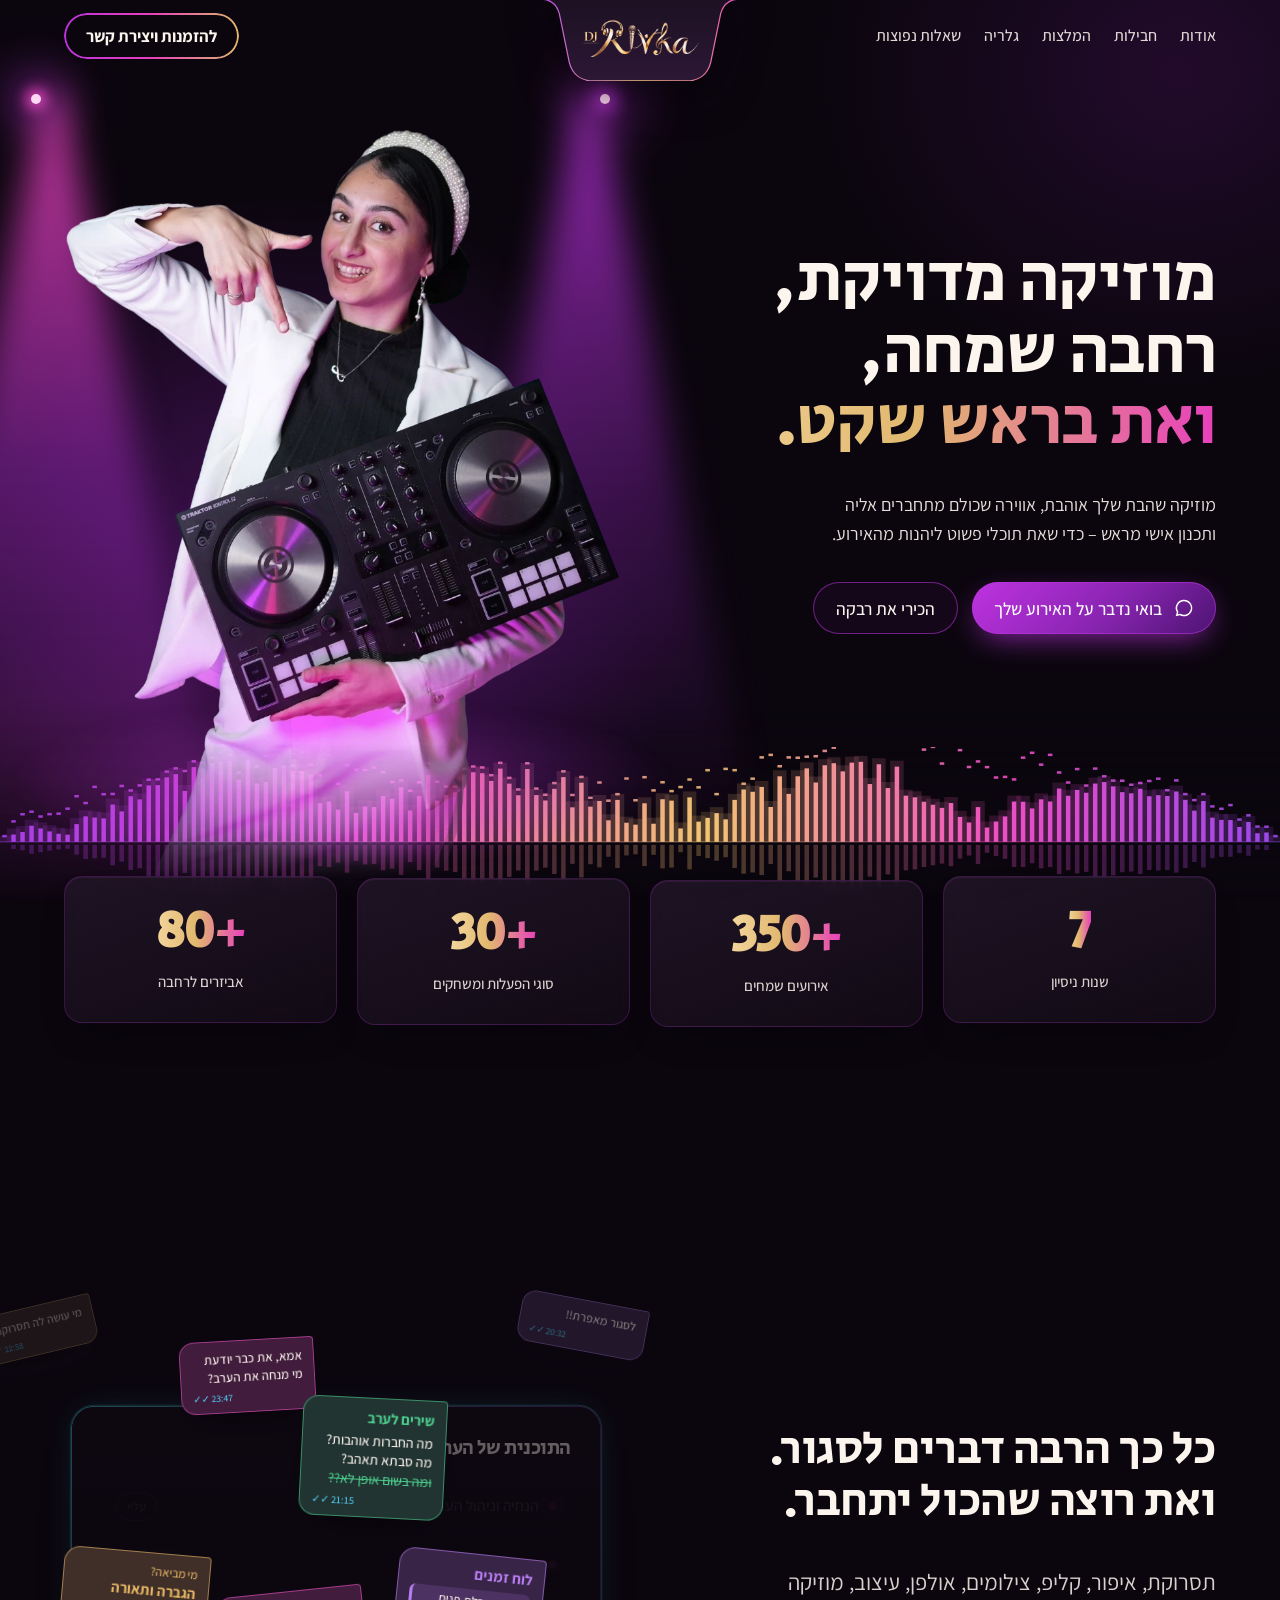
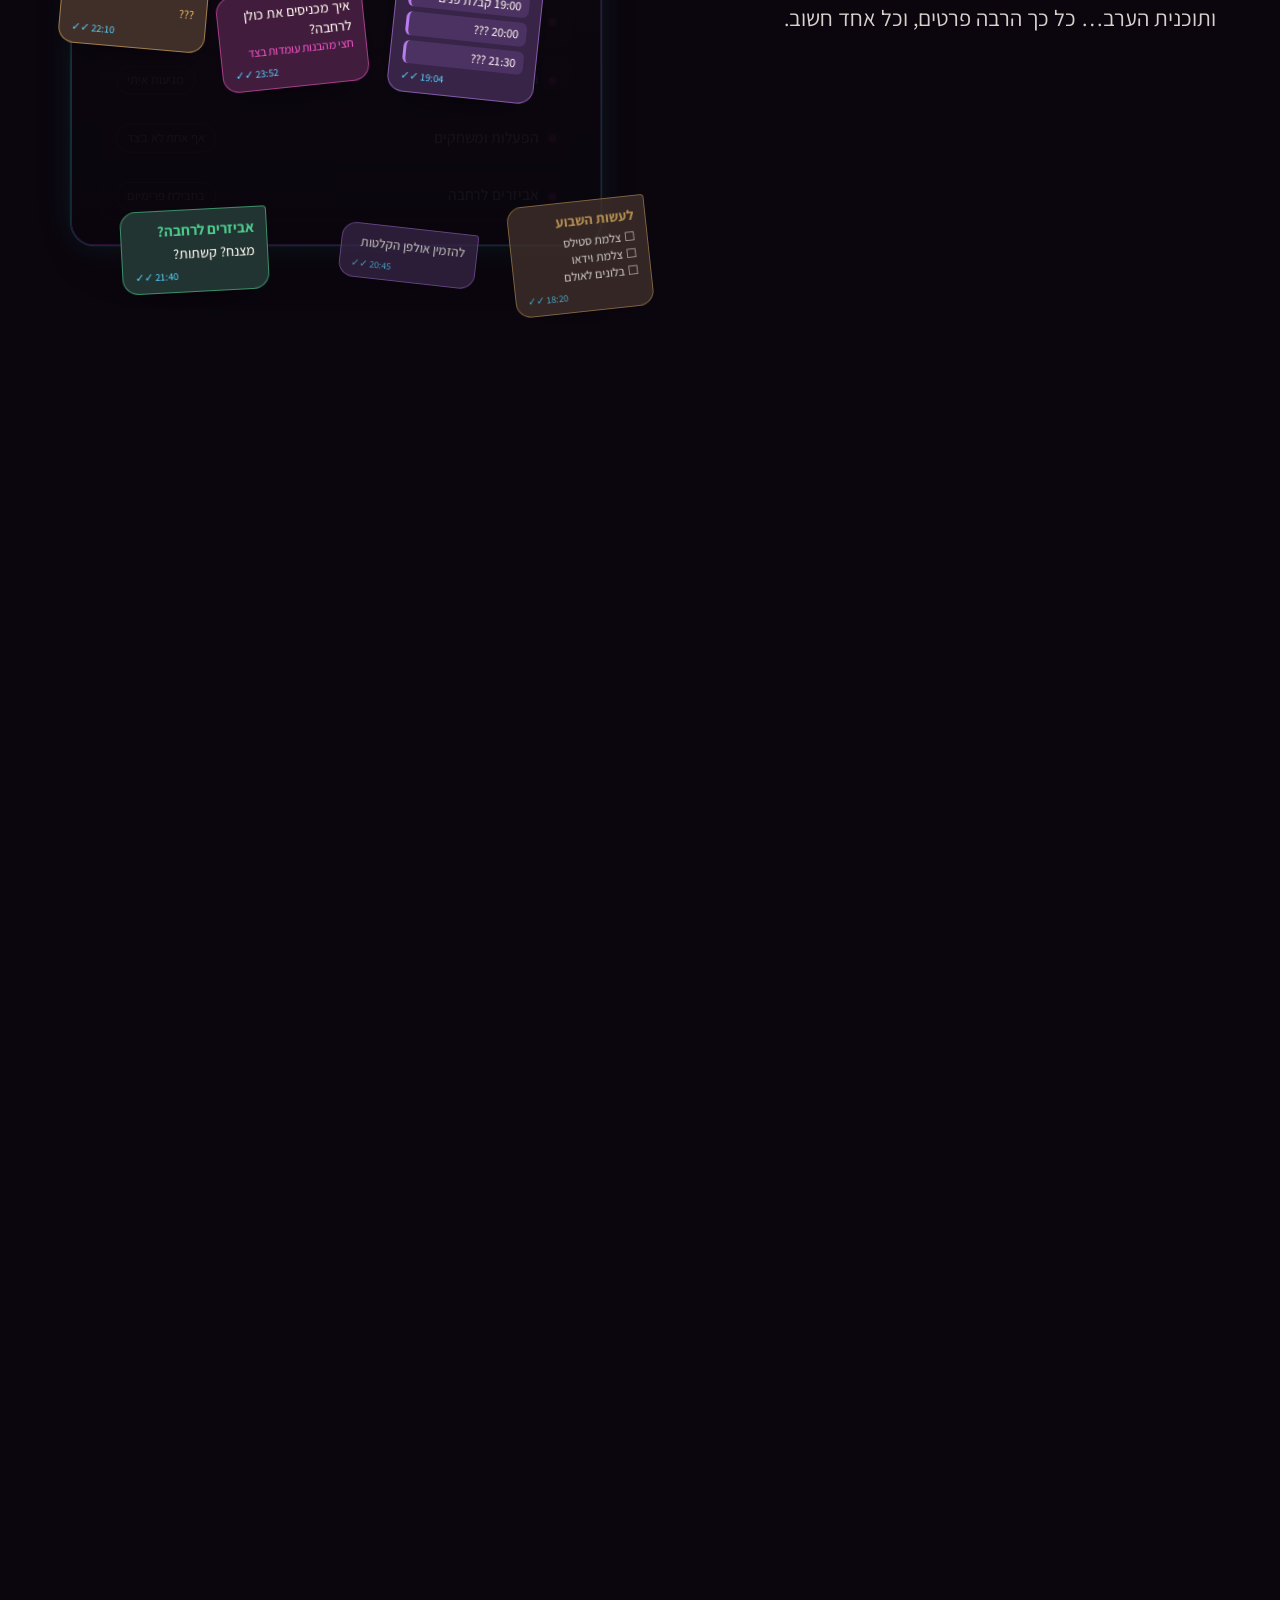
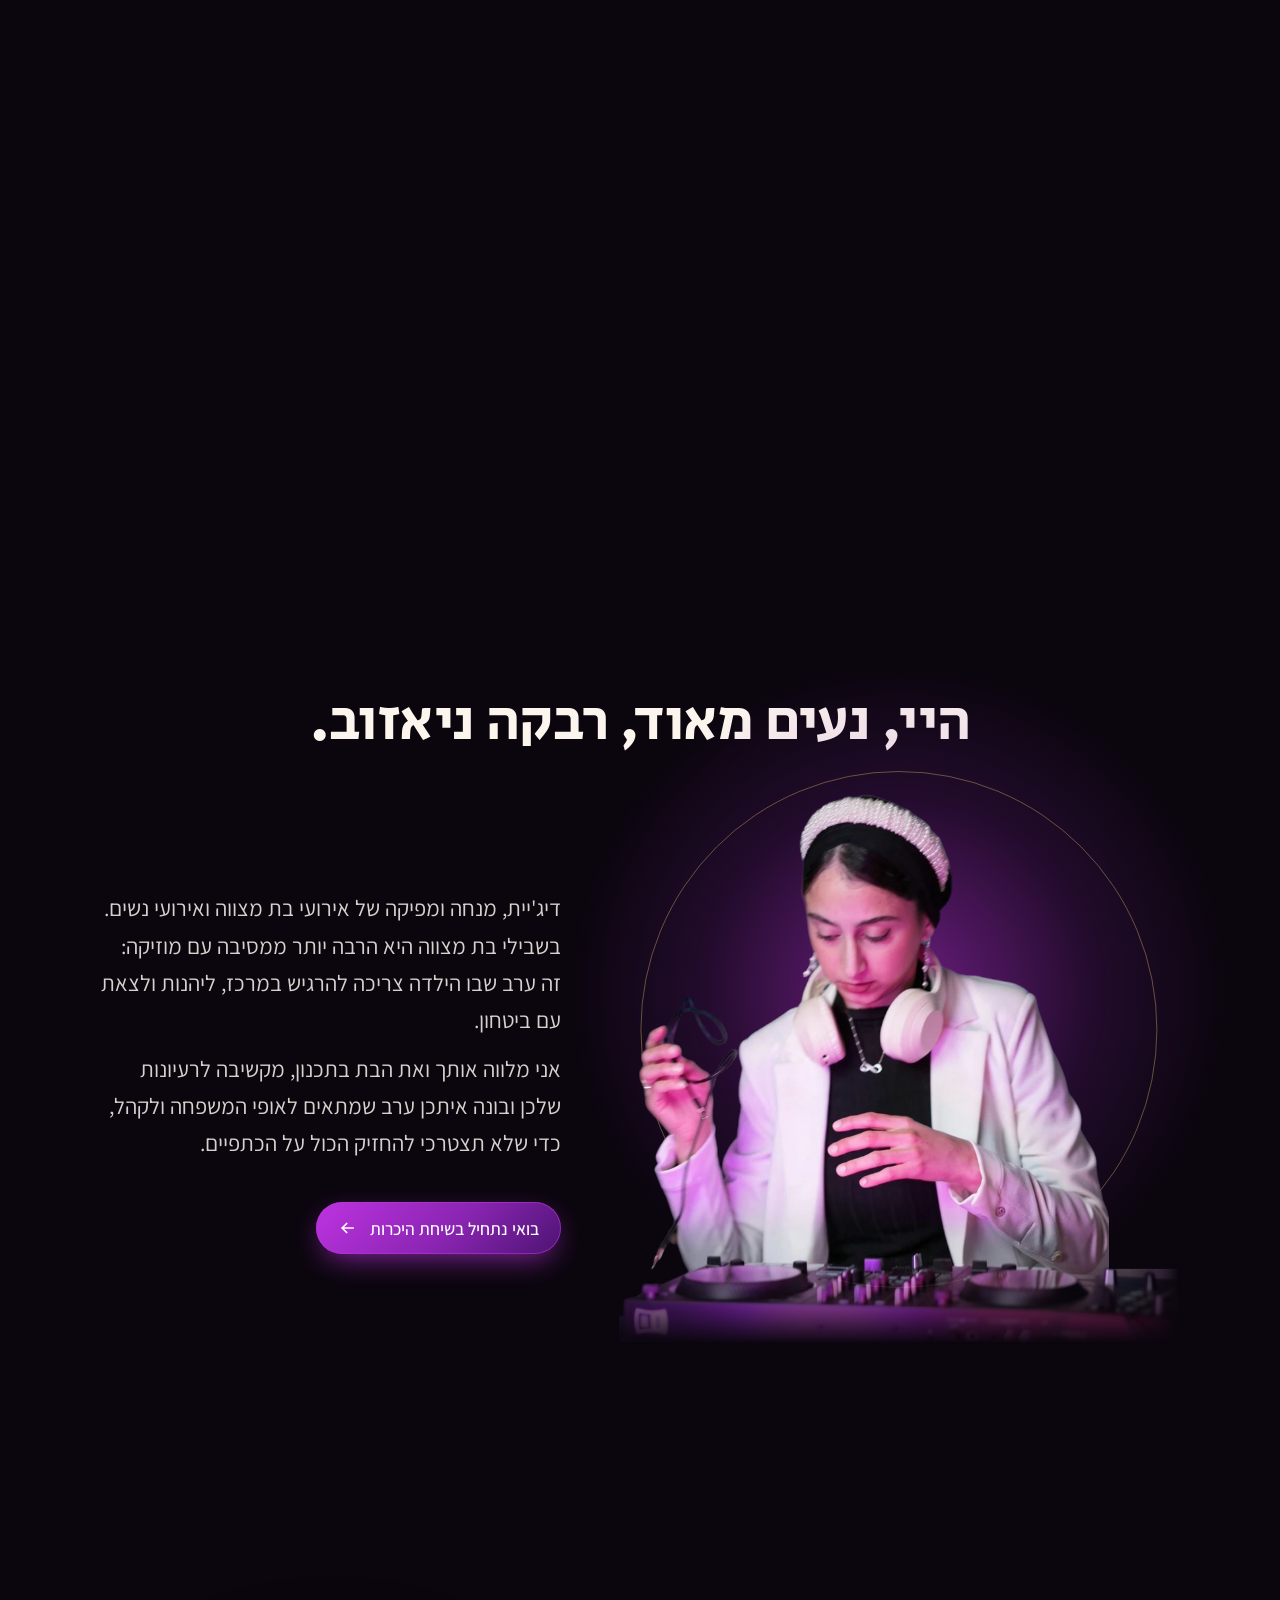
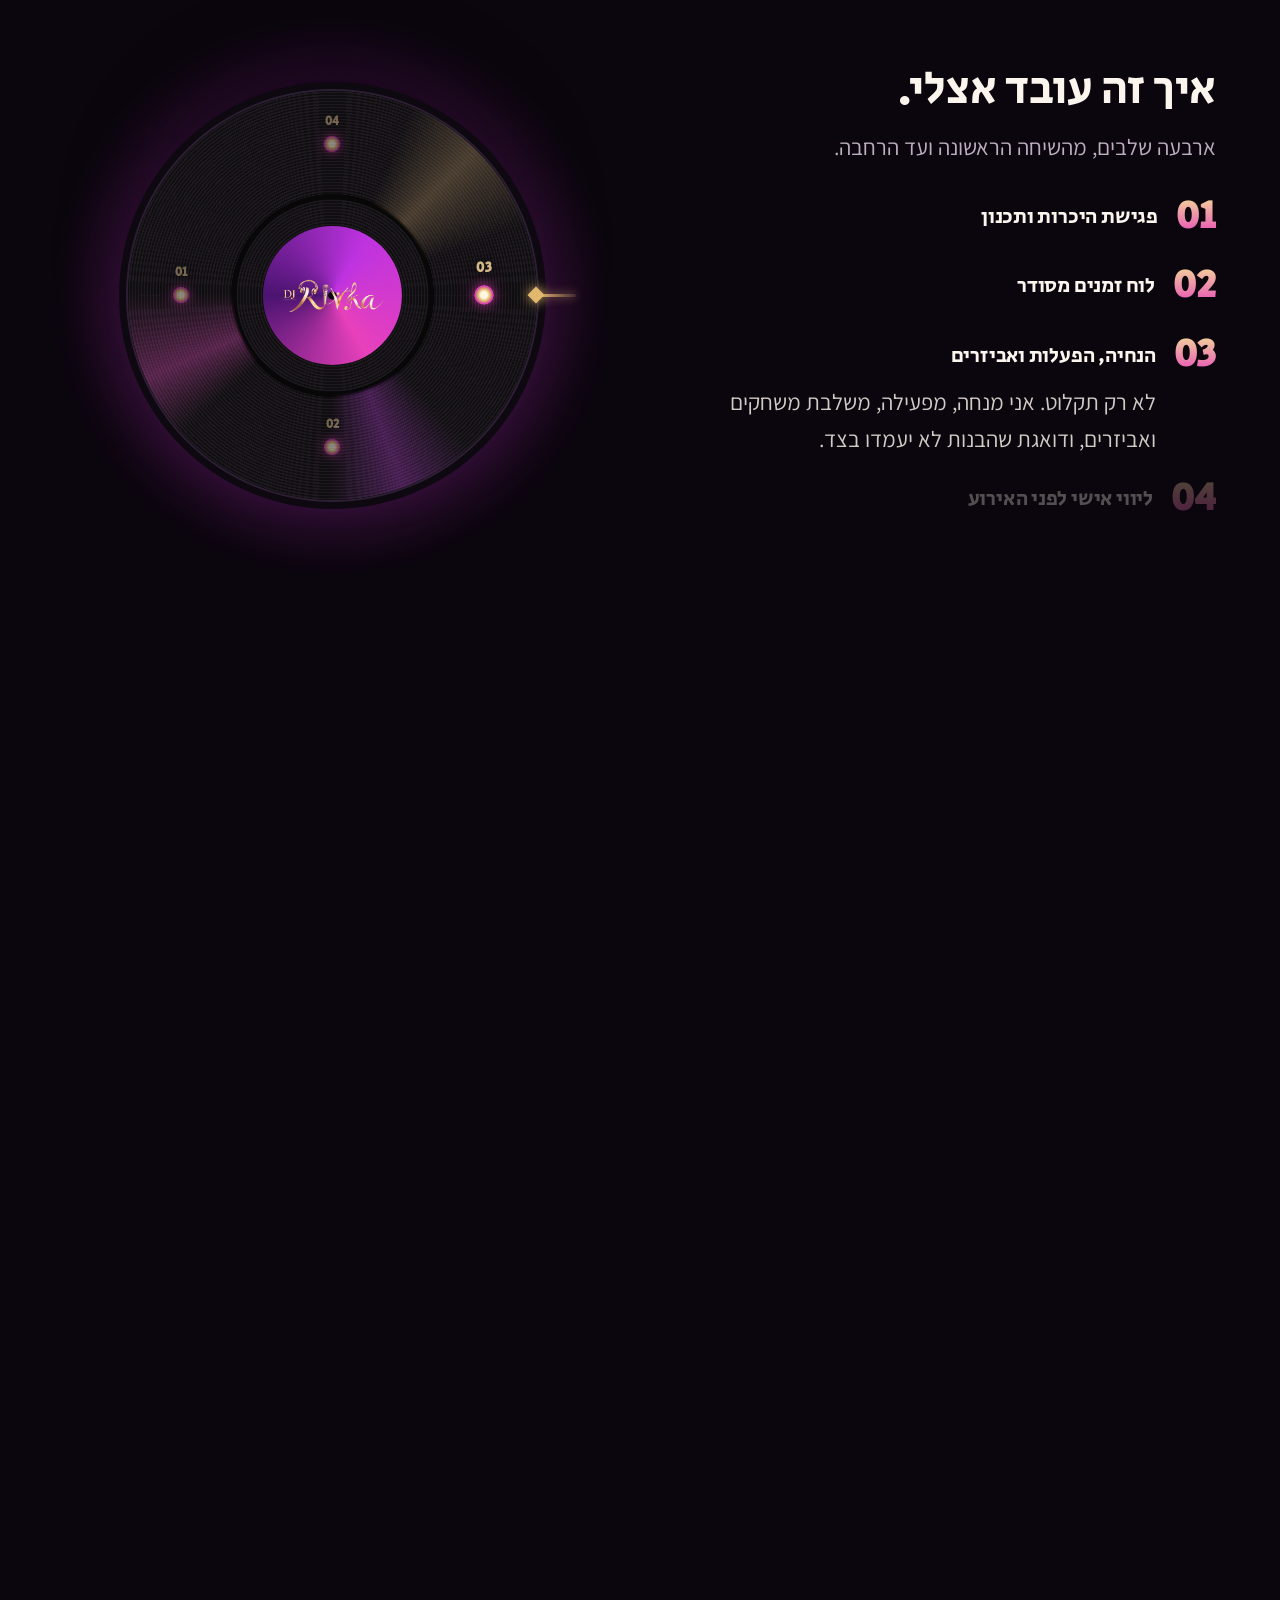
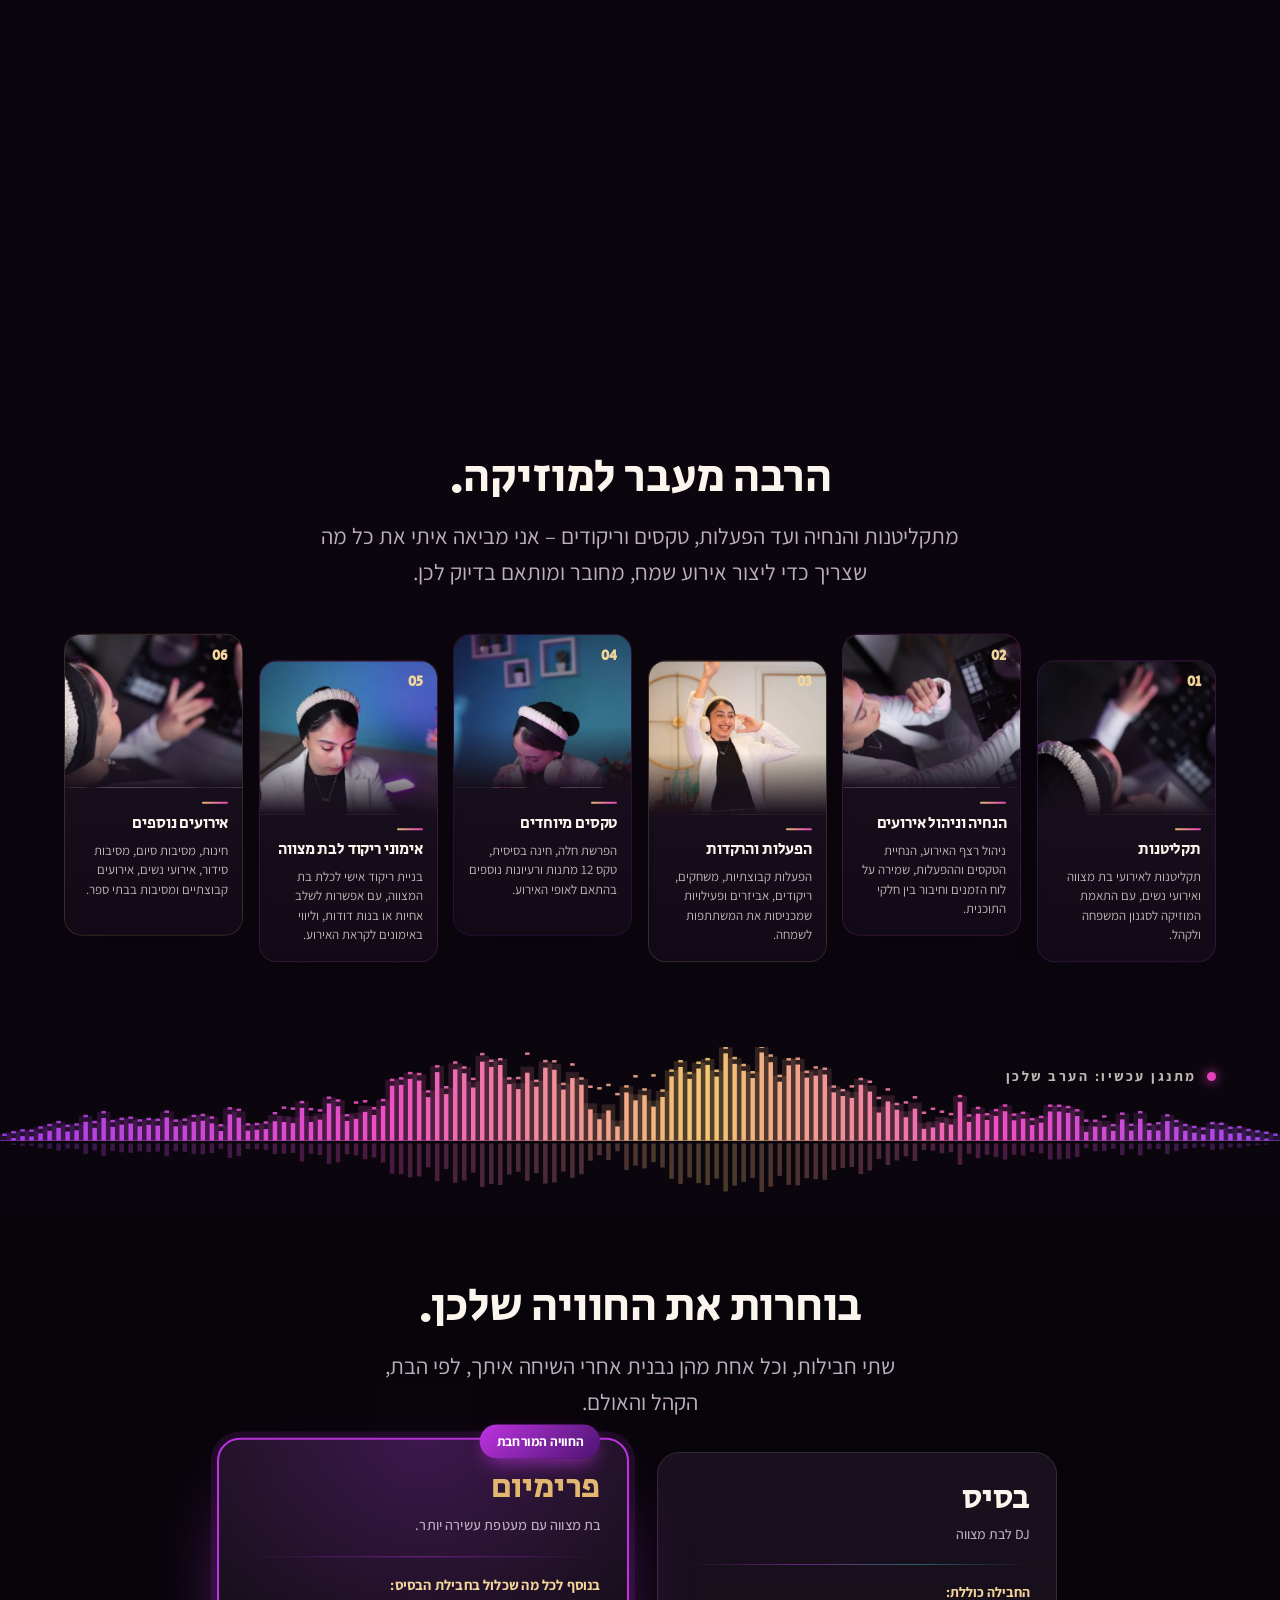
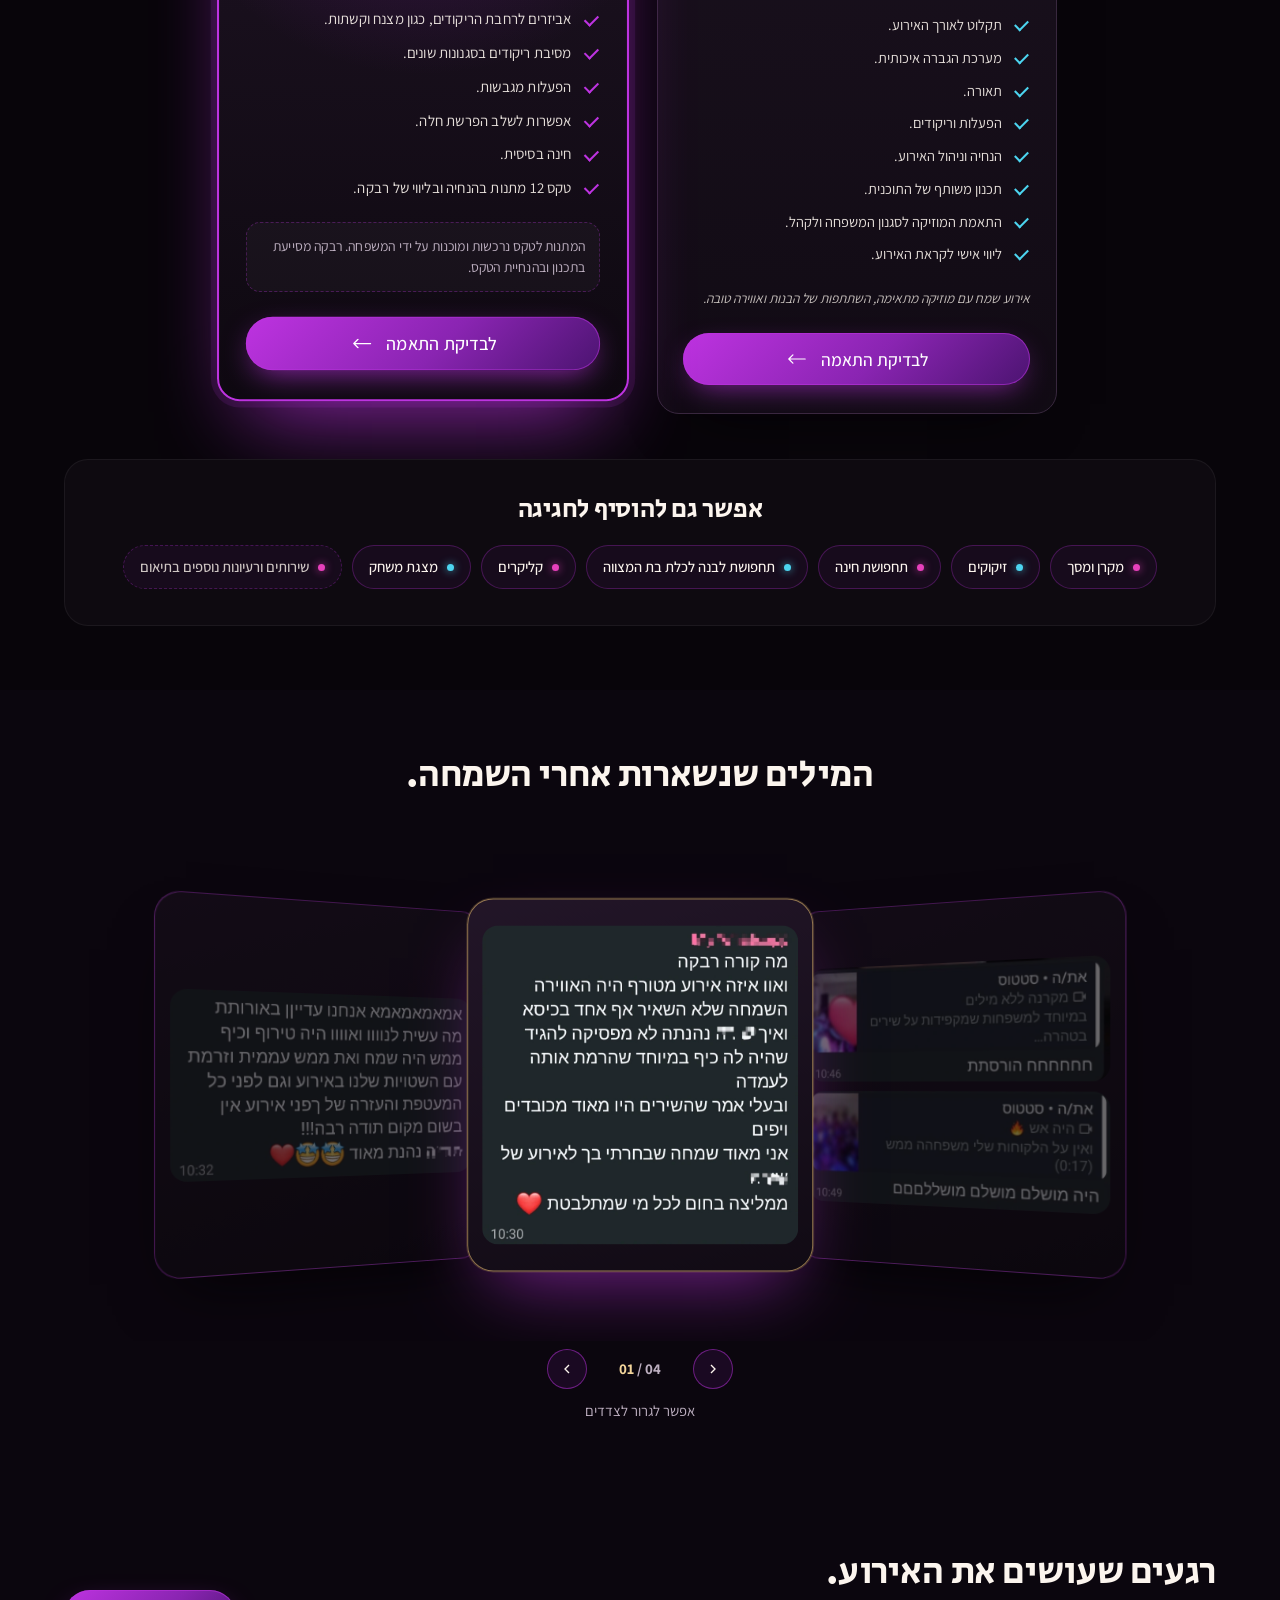
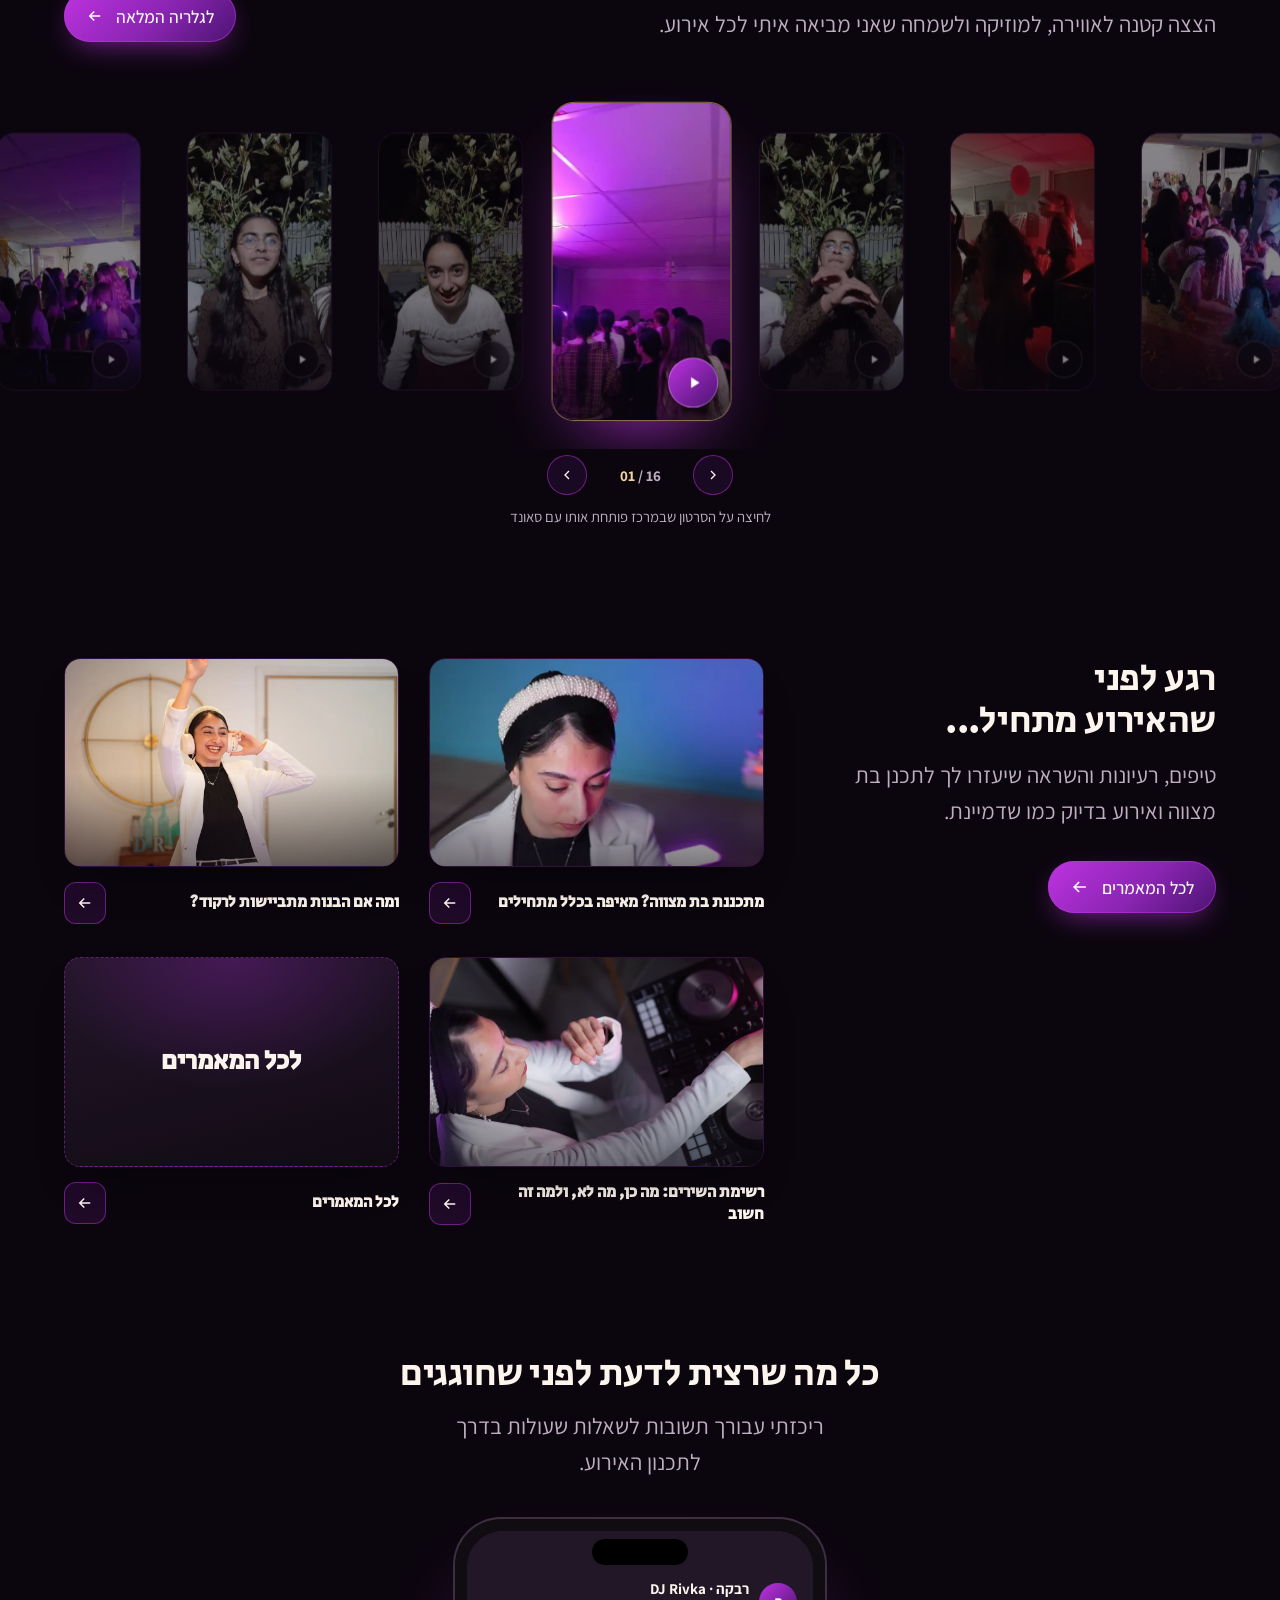
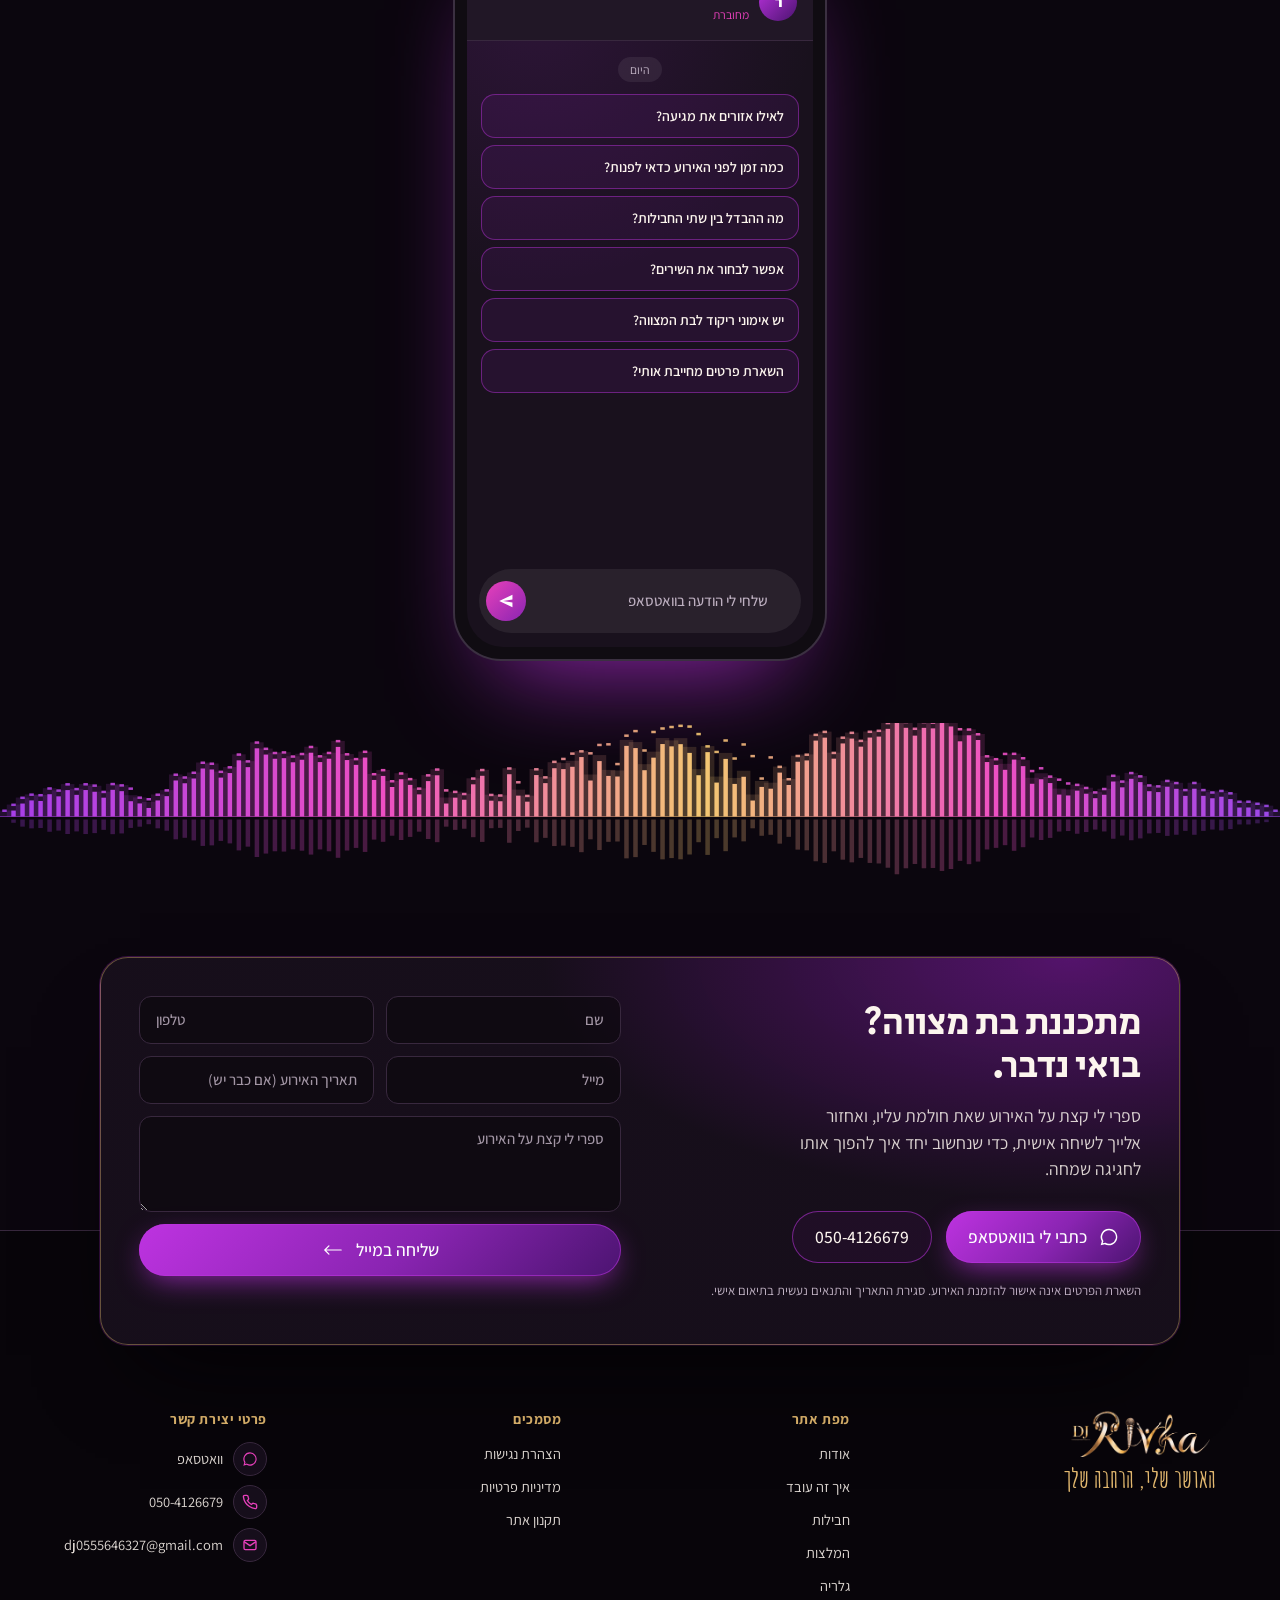
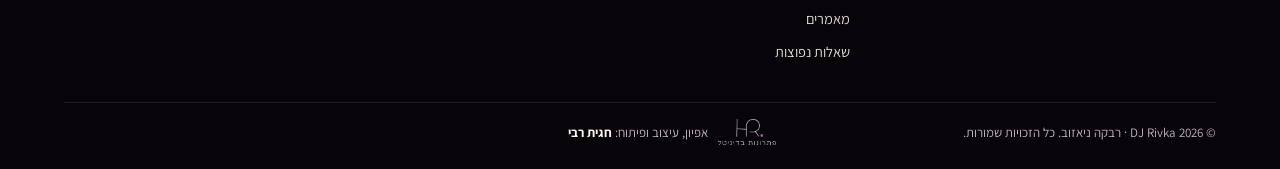
==== commit aad2e8f0: "Preview stays hidden from Google: noindex everywhere, no sitemap" ====
--- a/index.html
+++ b/index.html
@@ -20,10 +20,10 @@
 <meta name="theme-color" content="#0b060e">
 <script type="application/ld+json">[{"@context":"https://schema.org","@type":["LocalBusiness","EntertainmentBusiness"],"@id":"https://hagitrabi.github.io/dj-rivka/#business","name":"DJ Rivka","alternateName":"רבקה ניאזוב","description":"רבקה ניאזוב, דיג'יית, מנחה ומפעילה לבת מצווה ולאירועי נשים. תכנון אישי, לוח זמנים מסודר והנחיה שמכניסה את כולן לרחבה.","url":"https://hagitrabi.github.io/dj-rivka/","image":"https://hagitrabi.github.io/dj-rivka/public/img/dj-rivka-share.jpg","logo":"https://hagitrabi.github.io/dj-rivka/public/img/dj-rivka-logo.webp","telephone":"+972-50-412-6679","email":"dj0555646327@gmail.com","areaServed":{"@type":"Country","name":"Israel"},"priceRange":"לפי התאמה","knowsLanguage":"he"},{"@context":"https://schema.org","@type":"WebSite","name":"DJ Rivka","url":"https://hagitrabi.github.io/dj-rivka/","inLanguage":"he"},{"@context":"https://schema.org","@type":"FAQPage","mainEntity":[{"@type":"Question","name":"לאילו אזורים את מגיעה?","acceptedAnswer":{"@type":"Answer","text":"לכל הארץ, בתיאום מראש."}},{"@type":"Question","name":"כמה זמן לפני האירוע כדאי לפנות?","acceptedAnswer":{"@type":"Answer","text":"כמה שיותר מוקדם, כדי לשריין את התאריך ולהספיק לתכנן יחד בנחת."}},{"@type":"Question","name":"מה ההבדל בין שתי החבילות?","acceptedAnswer":{"@type":"Answer","text":"חבילת בת מצווה כוללת תקלוט, הגברה, תאורה, הפעלות, הנחיה, תכנון משותף וליווי אישי. חבילת הפרימיום מוסיפה אביזרים לרחבה, מסיבת ריקודים בסגנונות שונים, הפעלות מגבשות ואפשרות לשלב הפרשת חלה, חינה או טקס 12 מתנות."}},{"@type":"Question","name":"אפשר לבחור את השירים?","acceptedAnswer":{"@type":"Answer","text":"כן. בונים את המוזיקה יחד איתך ועם הבת: שירים שהחברות אוהבות, שירים שהמשפחה אוהבת, וגם שירים שלא רוצים לשמוע."}},{"@type":"Question","name":"יש אימוני ריקוד לבת המצווה?","acceptedAnswer":{"@type":"Answer","text":"כן. אני בונה ריקוד אישי לכלת בת המצווה, עם אפשרות לצרף אחיות או בנות דודות, ומלווה באימונים לקראת האירוע."}},{"@type":"Question","name":"השארת פרטים מחייבת אותי?","acceptedAnswer":{"@type":"Answer","text":"לא. השארת הפרטים אינה אישור להזמנת האירוע. סגירת התאריך והתנאים נעשית בתיאום אישי."}}]}]</script>
 <meta name="description" content="רבקה ניאזוב, דיג'יית, מנחה ומפעילה לבת מצווה ולאירועי נשים. תכנון אישי, לוח זמנים מסודר והנחיה שמכניסה את כולן לרחבה.">
-<link rel="icon" type="image/png" sizes="32x32" href="public/img/icon-32.png?v=202611181341">
-<link rel="icon" type="image/png" sizes="512x512" href="public/img/icon-512.png?v=202611181341">
-<link rel="apple-touch-icon" href="public/img/icon-180.png?v=202611181341">
-<link rel="preload" as="image" href="public/img/dj-rivka-bat-mitzvah-dj.webp?v=202611181341" fetchpriority="high">
+<link rel="icon" type="image/png" sizes="32x32" href="public/img/icon-32.png?v=202611181348">
+<link rel="icon" type="image/png" sizes="512x512" href="public/img/icon-512.png?v=202611181348">
+<link rel="apple-touch-icon" href="public/img/icon-180.png?v=202611181348">
+<link rel="preload" as="image" href="public/img/dj-rivka-bat-mitzvah-dj.webp?v=202611181348" fetchpriority="high">
 <link rel="preconnect" href="https://fonts.googleapis.com"><link rel="preconnect" href="https://fonts.gstatic.com" crossorigin>
 <link rel="stylesheet" href="https://fonts.googleapis.com/css2?family=Amatic+SC:wght@700&family=Assistant:wght@400;500;600;700&family=Secular+One&display=swap" media="print" onload="this.media='all'">
 <script>document.documentElement.classList.add("js")</script>
@@ -1340,7 +1340,7 @@
 <div class="loader" id="loader" role="status" aria-live="polite">
   <div class="loader-disc">
     <svg class="loader-ring" viewBox="0 0 200 200" aria-hidden="true"><defs><linearGradient id="lg" x1="0" y1="0" x2="1" y2="1"><stop offset="0" stop-color="#b84ae8"/><stop offset=".5" stop-color="#e64fb8"/><stop offset="1" stop-color="#f0c27a"/></linearGradient></defs><circle cx="100" cy="100" r="92" fill="none" stroke="hsl(284 30% 18%)" stroke-width="3"/><circle class="arc" cx="100" cy="100" r="92" fill="none" stroke="url(#lg)" stroke-width="4" stroke-linecap="round" pathLength="100" stroke-dasharray="32 68"/></svg>
-    <img src="public/img/dj-rivka-logo.webp?v=202611181341" width="1536" height="504" alt="">
+    <img src="public/img/dj-rivka-logo.webp?v=202611181348" width="1536" height="504" alt="">
   </div>
   <span class="sr">טוען את האתר של DJ רבקה</span>
 </div>
@@ -1350,7 +1350,7 @@
     <nav class="nav nav-a" aria-label="ניווט ראשי"><a href="#about">אודות</a><a href="#packages">חבילות</a><a href="#reviews">המלצות</a><a href="#gallery">גלריה</a><a href="#faq">שאלות נפוצות</a></nav>
     <a class="logo-tab" href="#main" aria-label="DJ Rivka, לראש הדף">
       <svg class="tab-shape" viewBox="0 0 260 104" preserveAspectRatio="none" aria-hidden="true"><defs><linearGradient id="tabfill" x1="0" y1="0" x2="0" y2="1"><stop offset="0" stop-color="hsl(280 34% 10%)"/><stop offset="1" stop-color="hsl(282 40% 15%)"/></linearGradient><linearGradient id="tabline" x1="0" y1="0" x2="1" y2="0"><stop offset="0" stop-color="#b84ae8"/><stop offset=".5" stop-color="#f0c27a"/><stop offset="1" stop-color="#e64fb8"/></linearGradient></defs><path d="M0 0H260C244 0 238 8 235 18L222 80C218 96 206 104 190 104H70C54 104 42 96 38 80L25 18C22 8 16 0 0 0Z" fill="url(#tabfill)"/><path d="M0 0C16 0 22 8 25 18L38 80C42 96 54 104 70 104H190C206 104 218 96 222 80L235 18C238 8 244 0 260 0" fill="none" stroke="url(#tabline)" stroke-width="1.6"/></svg>
-      <img src="public/img/dj-rivka-logo.webp?v=202611181341" width="1536" height="504" alt="DJ Rivka">
+      <img src="public/img/dj-rivka-logo.webp?v=202611181348" width="1536" height="504" alt="DJ Rivka">
     </a>
     <div class="nav-b">
       <a class="btn btn-ring js-wa" data-edit="nav-cta" data-edit-label="כפתור בתפריט" aria-label="להזמנות ויצירת קשר בוואטסאפ" href="https://wa.me/972504126679"><span class="long">להזמנות ויצירת קשר</span><span class="short">דברי איתי</span><svg class="ic" viewBox="0 0 24 24" fill="currentColor" aria-hidden="true"><path d="M12 2a10 10 0 0 0-8.6 15.1L2 22l5-1.3A10 10 0 1 0 12 2zm0 1.8a8.2 8.2 0 1 1-4.2 15.2l-.3-.2-3 .8.8-2.9-.2-.3A8.2 8.2 0 0 1 12 3.8z"/></svg></a></div>
@@ -1394,7 +1394,7 @@
       <span class="lamp l1" aria-hidden="true"></span><span class="lamp l2" aria-hidden="true"></span>
       <span class="spot s1" aria-hidden="true"></span><span class="spot s2" aria-hidden="true"></span>
       <span class="pool" aria-hidden="true"></span>
-      <img data-edit="hero-photo" data-edit-label="תמונת הירו" src="public/img/dj-rivka-bat-mitzvah-dj.webp?v=202611181341" width="855" height="1160" alt="רבקה ניאזוב מחייכת, מחזיקה קונטרולר די ג'יי ומצביעה עליו" fetchpriority="high">
+      <img data-edit="hero-photo" data-edit-label="תמונת הירו" src="public/img/dj-rivka-bat-mitzvah-dj.webp?v=202611181348" width="855" height="1160" alt="רבקה ניאזוב מחייכת, מחזיקה קונטרולר די ג'יי ומצביעה עליו" fetchpriority="high">
     </div>
   </div>
 </section>
@@ -1460,7 +1460,7 @@
         <p data-edit="about-text" data-name="טקסט אודות">דיג'יית, מנחה ומפיקה של אירועי בת מצווה ואירועי נשים. בשבילי בת מצווה היא הרבה יותר ממסיבה עם מוזיקה: זה ערב שבו הילדה צריכה להרגיש במרכז, ליהנות ולצאת עם ביטחון.</p>
         <p data-edit="about-text2" data-name="טקסט אודות 2">אני מלווה אותך ואת הבת בתכנון, מקשיבה לרעיונות שלכן ובונה איתכן ערב שמתאים לאופי המשפחה ולקהל, כדי שלא תצטרכי להחזיק הכול על הכתפיים.</p>
       </div>
-      <div class="me"><img data-edit="about-photo" data-name="תמונת אודות" src="public/img/rivka-niazov-dj-controller.webp?v=202611181341" width="848" height="842" alt="רבקה ניאזוב בעמדת הדיג׳יי, מחזיקה כבל ואוזניות על הצוואר" loading="lazy"></div>
+      <div class="me"><img data-edit="about-photo" data-name="תמונת אודות" src="public/img/rivka-niazov-dj-controller.webp?v=202611181348" width="848" height="842" alt="רבקה ניאזוב בעמדת הדיג׳יי, מחזיקה כבל ואוזניות על הצוואר" loading="lazy"></div>
       <div class="side"><a class="btn btn-main js-wa" data-edit="about-cta" data-name="כפתור אודות" href="https://wa.me/972504126679"><span data-edit-text>בואי נתחיל בשיחת היכרות</span><svg class="ico" viewBox="0 0 24 24" fill="none" stroke="currentColor" stroke-width="2" aria-hidden="true"><path d="M19 12H5m6-6-6 6 6 6"/></svg></a></div>
     </div>
   </div>
@@ -1483,7 +1483,7 @@
       </div>
       <div class="disc" id="disc" aria-hidden="true">
         <div class="vinyl" id="vinyl">
-          <div class="vinyl-label"><img src="public/img/dj-rivka-logo.webp?v=202611181341" width="1536" height="504" alt=""></div>
+          <div class="vinyl-label"><img src="public/img/dj-rivka-logo.webp?v=202611181348" width="1536" height="504" alt=""></div>
           <span class="hot"><b>01</b></span><span class="hot"><b>02</b></span><span class="hot"><b>03</b></span><span class="hot"><b>04</b></span>
         </div>
         <div class="shine"></div>
@@ -1502,12 +1502,12 @@
     </div>
     <div class="svc-track" id="svc-track"><div class="svc-pin" id="svc-pin">
     <div class="stack">
-      <article class="tall "><div class="top"><span class="no">01</span><img data-edit="svc-1-img" data-name="שירות 1, תמונה" src="public/img/dj-rivka-pearl-headband-mixer.webp?v=202611181341" alt="" loading="lazy"></div><div class="txt"><h3 data-edit="svc-1" data-name="שירות 1">תקליטנות</h3><p data-edit="svc-1-t" data-name="שירות 1, הסבר">תקליטנות לאירועי בת מצווה ואירועי נשים, עם התאמת המוזיקה לסגנון המשפחה ולקהל.</p></div></article>
-      <article class="tall t-pink"><div class="top"><span class="no">02</span><img data-edit="svc-2-img" data-name="שירות 2, תמונה" src="public/img/dj-rivka-mixing-from-above.webp?v=202611181341" alt="" loading="lazy"></div><div class="txt"><h3 data-edit="svc-2" data-name="שירות 2">הנחיה וניהול אירועים</h3><p data-edit="svc-2-t" data-name="שירות 2, הסבר">ניהול רצף האירוע, הנחיית הטקסים וההפעלות, שמירה על לוח הזמנים וחיבור בין חלקי התוכנית.</p></div></article>
-      <article class="tall t-gold"><div class="top"><span class="no">03</span><img data-edit="svc-3-img" data-name="שירות 3, תמונה" src="public/img/dj-rivka-dancing-with-headphones.webp?v=202611181341" alt="" loading="lazy"></div><div class="txt"><h3 data-edit="svc-3" data-name="שירות 3">הפעלות והרקדות</h3><p data-edit="svc-3-t" data-name="שירות 3, הסבר">הפעלות קבוצתיות, משחקים, ריקודים, אביזרים ופעילויות שמכניסות את המשתתפות לשמחה.</p></div></article>
-      <article class="tall t-deep"><div class="top"><span class="no">04</span><img data-edit="svc-4-img" data-name="שירות 4, תמונה" src="public/img/dj-rivka-headphones-and-flowers.webp?v=202611181341" alt="" loading="lazy"></div><div class="txt"><h3 data-edit="svc-4" data-name="שירות 4">טקסים מיוחדים</h3><p data-edit="svc-4-t" data-name="שירות 4, הסבר">הפרשת חלה, חינה בסיסית, טקס 12 מתנות ורעיונות נוספים בהתאם לאופי האירוע.</p></div></article>
-      <article class="tall t-pink"><div class="top"><span class="no">05</span><img data-edit="svc-5-img" data-name="שירות 5, תמונה" src="public/img/dj-rivka-at-the-mixer.webp?v=202611181341" alt="" loading="lazy"></div><div class="txt"><h3 data-edit="svc-5" data-name="שירות 5">אימוני ריקוד לבת מצווה</h3><p data-edit="svc-5-t" data-name="שירות 5, הסבר">בניית ריקוד אישי לכלת בת המצווה, עם אפשרות לשלב אחיות או בנות דודות, וליווי באימונים לקראת האירוע.</p></div></article>
-      <article class="tall t-gold"><div class="top"><span class="no">06</span><img data-edit="svc-6-img" data-name="שירות 6, תמונה" src="public/img/dj-rivka-close-up-at-the-mixer.webp?v=202611181341" alt="" loading="lazy"></div><div class="txt"><h3 data-edit="svc-6" data-name="שירות 6">אירועים נוספים</h3><p data-edit="svc-6-t" data-name="שירות 6, הסבר">חינות, מסיבות סיום, מסיבות סידור, אירועי נשים, אירועים קבוצתיים ומסיבות בבתי ספר.</p></div></article>
+      <article class="tall "><div class="top"><span class="no">01</span><img data-edit="svc-1-img" data-name="שירות 1, תמונה" src="public/img/dj-rivka-pearl-headband-mixer.webp?v=202611181348" alt="" loading="lazy"></div><div class="txt"><h3 data-edit="svc-1" data-name="שירות 1">תקליטנות</h3><p data-edit="svc-1-t" data-name="שירות 1, הסבר">תקליטנות לאירועי בת מצווה ואירועי נשים, עם התאמת המוזיקה לסגנון המשפחה ולקהל.</p></div></article>
+      <article class="tall t-pink"><div class="top"><span class="no">02</span><img data-edit="svc-2-img" data-name="שירות 2, תמונה" src="public/img/dj-rivka-mixing-from-above.webp?v=202611181348" alt="" loading="lazy"></div><div class="txt"><h3 data-edit="svc-2" data-name="שירות 2">הנחיה וניהול אירועים</h3><p data-edit="svc-2-t" data-name="שירות 2, הסבר">ניהול רצף האירוע, הנחיית הטקסים וההפעלות, שמירה על לוח הזמנים וחיבור בין חלקי התוכנית.</p></div></article>
+      <article class="tall t-gold"><div class="top"><span class="no">03</span><img data-edit="svc-3-img" data-name="שירות 3, תמונה" src="public/img/dj-rivka-dancing-with-headphones.webp?v=202611181348" alt="" loading="lazy"></div><div class="txt"><h3 data-edit="svc-3" data-name="שירות 3">הפעלות והרקדות</h3><p data-edit="svc-3-t" data-name="שירות 3, הסבר">הפעלות קבוצתיות, משחקים, ריקודים, אביזרים ופעילויות שמכניסות את המשתתפות לשמחה.</p></div></article>
+      <article class="tall t-deep"><div class="top"><span class="no">04</span><img data-edit="svc-4-img" data-name="שירות 4, תמונה" src="public/img/dj-rivka-headphones-and-flowers.webp?v=202611181348" alt="" loading="lazy"></div><div class="txt"><h3 data-edit="svc-4" data-name="שירות 4">טקסים מיוחדים</h3><p data-edit="svc-4-t" data-name="שירות 4, הסבר">הפרשת חלה, חינה בסיסית, טקס 12 מתנות ורעיונות נוספים בהתאם לאופי האירוע.</p></div></article>
+      <article class="tall t-pink"><div class="top"><span class="no">05</span><img data-edit="svc-5-img" data-name="שירות 5, תמונה" src="public/img/dj-rivka-at-the-mixer.webp?v=202611181348" alt="" loading="lazy"></div><div class="txt"><h3 data-edit="svc-5" data-name="שירות 5">אימוני ריקוד לבת מצווה</h3><p data-edit="svc-5-t" data-name="שירות 5, הסבר">בניית ריקוד אישי לכלת בת המצווה, עם אפשרות לשלב אחיות או בנות דודות, וליווי באימונים לקראת האירוע.</p></div></article>
+      <article class="tall t-gold"><div class="top"><span class="no">06</span><img data-edit="svc-6-img" data-name="שירות 6, תמונה" src="public/img/dj-rivka-close-up-at-the-mixer.webp?v=202611181348" alt="" loading="lazy"></div><div class="txt"><h3 data-edit="svc-6" data-name="שירות 6">אירועים נוספים</h3><p data-edit="svc-6-t" data-name="שירות 6, הסבר">חינות, מסיבות סיום, מסיבות סידור, אירועי נשים, אירועים קבוצתיים ומסיבות בבתי ספר.</p></div></article>
     </div>
     <div class="svc-nav" aria-hidden="true"><span class="svc-dots" id="svc-dots"></span></div>
     <p class="swipe" aria-hidden="true">החליקי לצד לעוד שירותים</p>
@@ -1584,10 +1584,10 @@
   </div>
   <div class="ring-wrap" id="ring-wrap" tabindex="0" role="region" aria-roledescription="קרוסלה" aria-label="הודעות וואטסאפ מאימהות. אפשר להחליף בחיצים">
     <div class="ring-stage" id="ring">
-      <figure class="wa" data-edit="rev-wa-1" data-name="המלצה 1"><img src="public/img/reviews/bat-mitzvah-review-1.webp?v=202611181341" width="800" height="810" alt="הודעת וואטסאפ: מה קורה רבקה, ואוו איזה אירוע מטורף היה, האווירה השמחה שלא השאיר אף אחד בכיסא, והיא נהנתה ולא מפסיקה להגיד שהיה לה כיף במיוחד שהרמת אותה לעמדה. ובעלי אמר שהשירים היו מאוד מכובדים ויפים. אני מאוד שמחה שבחרתי בך לאירוע. ממליצה בחום לכל מי שמתלבטת."></figure>
-      <figure class="wa" data-edit="rev-wa-2" data-name="המלצה 2"><img src="public/img/reviews/bat-mitzvah-review-2.webp?v=202611181341" width="801" height="472" alt="הודעת וואטסאפ: אנחנו עדיין באורות, מה עשית לנו, היה טירוף וכיף, ממש היה שמח ואת ממש עממית וזרמת עם השטויות שלנו באירוע, וגם לפני כל המעטפת והעזרה של לפני אירוע אין בשום מקום. תודה רבה! היא נהנתה מאוד."></figure>
-      <figure class="wa" data-edit="rev-wa-3" data-name="המלצה 3"><img src="public/img/reviews/bat-mitzvah-review-3.webp?v=202611181341" width="766" height="248" alt="הודעת וואטסאפ: רבקה יקרה, תודה על אירוע שמח מהנה ועם הרבה קצב ואנרגיות מדהימות. נהננו מאוד, אין עלייך. תודה רבה."></figure>
-      <figure class="wa" data-edit="rev-wa-4" data-name="המלצה 4"><img src="public/img/reviews/bat-mitzvah-review-4a.webp?v=202611181341" width="763" height="291" alt="תגובה לסטטוס: הורסתת"><img src="public/img/reviews/bat-mitzvah-review-4b.webp?v=202611181341" width="750" height="281" alt="תגובה לסטטוס: היה מושלם מושלם"></figure>
+      <figure class="wa" data-edit="rev-wa-1" data-name="המלצה 1"><img src="public/img/reviews/bat-mitzvah-review-1.webp?v=202611181348" width="800" height="810" alt="הודעת וואטסאפ: מה קורה רבקה, ואוו איזה אירוע מטורף היה, האווירה השמחה שלא השאיר אף אחד בכיסא, והיא נהנתה ולא מפסיקה להגיד שהיה לה כיף במיוחד שהרמת אותה לעמדה. ובעלי אמר שהשירים היו מאוד מכובדים ויפים. אני מאוד שמחה שבחרתי בך לאירוע. ממליצה בחום לכל מי שמתלבטת."></figure>
+      <figure class="wa" data-edit="rev-wa-2" data-name="המלצה 2"><img src="public/img/reviews/bat-mitzvah-review-2.webp?v=202611181348" width="801" height="472" alt="הודעת וואטסאפ: אנחנו עדיין באורות, מה עשית לנו, היה טירוף וכיף, ממש היה שמח ואת ממש עממית וזרמת עם השטויות שלנו באירוע, וגם לפני כל המעטפת והעזרה של לפני אירוע אין בשום מקום. תודה רבה! היא נהנתה מאוד."></figure>
+      <figure class="wa" data-edit="rev-wa-3" data-name="המלצה 3"><img src="public/img/reviews/bat-mitzvah-review-3.webp?v=202611181348" width="766" height="248" alt="הודעת וואטסאפ: רבקה יקרה, תודה על אירוע שמח מהנה ועם הרבה קצב ואנרגיות מדהימות. נהננו מאוד, אין עלייך. תודה רבה."></figure>
+      <figure class="wa" data-edit="rev-wa-4" data-name="המלצה 4"><img src="public/img/reviews/bat-mitzvah-review-4a.webp?v=202611181348" width="763" height="291" alt="תגובה לסטטוס: הורסתת"><img src="public/img/reviews/bat-mitzvah-review-4b.webp?v=202611181348" width="750" height="281" alt="תגובה לסטטוס: היה מושלם מושלם"></figure>
     </div>
   </div>
   <div class="ring-bar">
@@ -1603,7 +1603,7 @@
   <div class="wrap head">
     <div><h2 class="h2" id="gallery-title" data-edit="gal-title" data-edit-label="כותרת גלריה">רגעים שעושים את האירוע.</h2>
       <p class="lead" style="margin-top:12px" data-edit="gal-lead" data-edit-label="משפט גלריה">הצצה קטנה לאווירה, למוזיקה ולשמחה שאני מביאה איתי לכל אירוע.</p></div>
-    <a class="btn btn-ghost" href="gallery.html?v=202611181341" data-edit="gal-all" data-name="כפתור לגלריה המלאה"><span data-edit-text>לגלריה המלאה</span><svg class="ico" viewBox="0 0 24 24" fill="none" stroke="currentColor" stroke-width="2" aria-hidden="true"><path d="M19 12H5m6-6-6 6 6 6"/></svg></a>
+    <a class="btn btn-ghost" href="gallery.html?v=202611181348" data-edit="gal-all" data-name="כפתור לגלריה המלאה"><span data-edit-text>לגלריה המלאה</span><svg class="ico" viewBox="0 0 24 24" fill="none" stroke="currentColor" stroke-width="2" aria-hidden="true"><path d="M19 12H5m6-6-6 6 6 6"/></svg></a>
   </div>
   <div class="wrap">
     <div class="reels" id="reels" tabindex="0" role="region" aria-label="סרטונים מאירועים, אפשר לגלול לצדדים"></div>
@@ -1623,13 +1623,13 @@
     <div class="arts-head">
       <h2 id="articles-title" data-edit="art-title" data-name="כותרת מאמרים">רגע לפני שהאירוע מתחיל...</h2>
       <p class="lead" data-edit="art-lead" data-name="משפט מאמרים">טיפים, רעיונות והשראה שיעזרו לך לתכנן בת מצווה ואירוע בדיוק כמו שדמיינת.</p>
-      <a class="btn btn-ghost" href="articles.html?v=202611181341" data-edit="art-all" data-name="כפתור לכל המאמרים"><span data-edit-text>לכל המאמרים</span><svg viewBox="0 0 24 24" fill="none" stroke="currentColor" stroke-width="2" aria-hidden="true"><path d="M19 12H5m6-6-6 6 6 6"/></svg></a>
+      <a class="btn btn-ghost" href="articles.html?v=202611181348" data-edit="art-all" data-name="כפתור לכל המאמרים"><span data-edit-text>לכל המאמרים</span><svg viewBox="0 0 24 24" fill="none" stroke="currentColor" stroke-width="2" aria-hidden="true"><path d="M19 12H5m6-6-6 6 6 6"/></svg></a>
     </div>
     <div class="arts-cards">
-      <a class="acard" href="article-planning-a-bat-mitzvah.html?v=202611181341"><span class="pic"><img src="public/img/dj-rivka-at-the-mixer.webp?v=202611181341" alt="" loading="lazy"></span><span class="row"><span class="t" role="heading" aria-level="3" data-edit="art-1" data-name="מאמר 1">מתכננת בת מצווה? מאיפה בכלל מתחילים</span><span class="ar" aria-hidden="true"><svg viewBox="0 0 24 24" fill="none" stroke="currentColor" stroke-width="2"><path d="M19 12H5m6-6-6 6 6 6"/></svg></span></span></a>
-      <a class="acard" href="article-when-girls-are-shy-to-dance.html?v=202611181341"><span class="pic"><img src="public/img/dj-rivka-dancing-with-headphones.webp?v=202611181341" alt="" loading="lazy"></span><span class="row"><span class="t" role="heading" aria-level="3" data-edit="art-2" data-name="מאמר 2">ומה אם הבנות מתביישות לרקוד?</span><span class="ar" aria-hidden="true"><svg viewBox="0 0 24 24" fill="none" stroke="currentColor" stroke-width="2"><path d="M19 12H5m6-6-6 6 6 6"/></svg></span></span></a>
-      <a class="acard" href="article-bat-mitzvah-song-list.html?v=202611181341"><span class="pic"><img src="public/img/dj-rivka-mixing-from-above.webp?v=202611181341" alt="" loading="lazy"></span><span class="row"><span class="t" role="heading" aria-level="3" data-edit="art-3" data-name="מאמר 3">רשימת השירים: מה כן, מה לא, ולמה זה חשוב</span><span class="ar" aria-hidden="true"><svg viewBox="0 0 24 24" fill="none" stroke="currentColor" stroke-width="2"><path d="M19 12H5m6-6-6 6 6 6"/></svg></span></span></a>
-      <a class="acard all" href="articles.html?v=202611181341"><span class="pic"><b>לכל המאמרים</b></span><span class="row"><span class="t">לכל המאמרים</span><span class="ar" aria-hidden="true"><svg viewBox="0 0 24 24" fill="none" stroke="currentColor" stroke-width="2"><path d="M19 12H5m6-6-6 6 6 6"/></svg></span></span></a>
+      <a class="acard" href="article-planning-a-bat-mitzvah.html?v=202611181348"><span class="pic"><img src="public/img/dj-rivka-at-the-mixer.webp?v=202611181348" alt="" loading="lazy"></span><span class="row"><span class="t" role="heading" aria-level="3" data-edit="art-1" data-name="מאמר 1">מתכננת בת מצווה? מאיפה בכלל מתחילים</span><span class="ar" aria-hidden="true"><svg viewBox="0 0 24 24" fill="none" stroke="currentColor" stroke-width="2"><path d="M19 12H5m6-6-6 6 6 6"/></svg></span></span></a>
+      <a class="acard" href="article-when-girls-are-shy-to-dance.html?v=202611181348"><span class="pic"><img src="public/img/dj-rivka-dancing-with-headphones.webp?v=202611181348" alt="" loading="lazy"></span><span class="row"><span class="t" role="heading" aria-level="3" data-edit="art-2" data-name="מאמר 2">ומה אם הבנות מתביישות לרקוד?</span><span class="ar" aria-hidden="true"><svg viewBox="0 0 24 24" fill="none" stroke="currentColor" stroke-width="2"><path d="M19 12H5m6-6-6 6 6 6"/></svg></span></span></a>
+      <a class="acard" href="article-bat-mitzvah-song-list.html?v=202611181348"><span class="pic"><img src="public/img/dj-rivka-mixing-from-above.webp?v=202611181348" alt="" loading="lazy"></span><span class="row"><span class="t" role="heading" aria-level="3" data-edit="art-3" data-name="מאמר 3">רשימת השירים: מה כן, מה לא, ולמה זה חשוב</span><span class="ar" aria-hidden="true"><svg viewBox="0 0 24 24" fill="none" stroke="currentColor" stroke-width="2"><path d="M19 12H5m6-6-6 6 6 6"/></svg></span></span></a>
+      <a class="acard all" href="articles.html?v=202611181348"><span class="pic"><b>לכל המאמרים</b></span><span class="row"><span class="t">לכל המאמרים</span><span class="ar" aria-hidden="true"><svg viewBox="0 0 24 24" fill="none" stroke="currentColor" stroke-width="2"><path d="M19 12H5m6-6-6 6 6 6"/></svg></span></span></a>
     </div>
   </div>
 </section>
@@ -1693,11 +1693,11 @@
 <footer class="foot">
   <div class="wrap ft-s">
     <div class="ft-brand">
-      <a href="./" aria-label="DJ Rivka, לדף הבית"><img src="public/img/dj-rivka-logo.webp?v=202611181341" width="1536" height="504" alt="DJ Rivka" loading="lazy"></a>
+      <a href="./" aria-label="DJ Rivka, לדף הבית"><img src="public/img/dj-rivka-logo.webp?v=202611181348" width="1536" height="504" alt="DJ Rivka" loading="lazy"></a>
       <p class="slogan">האושר שלי, הרחבה שלך</p>
     </div>
     <nav class="ft-col" aria-label="מפת אתר"><h3>מפת אתר</h3>
-      <ul><li><a href="./#about">אודות</a></li><li><a href="./#how">איך זה עובד</a></li><li><a href="./#packages">חבילות</a></li><li><a href="./#reviews">המלצות</a></li><li><a href="gallery.html?v=202611181341">גלריה</a></li><li><a href="articles.html?v=202611181341">מאמרים</a></li><li><a href="./#faq">שאלות נפוצות</a></li></ul>
+      <ul><li><a href="./#about">אודות</a></li><li><a href="./#how">איך זה עובד</a></li><li><a href="./#packages">חבילות</a></li><li><a href="./#reviews">המלצות</a></li><li><a href="gallery.html?v=202611181348">גלריה</a></li><li><a href="articles.html?v=202611181348">מאמרים</a></li><li><a href="./#faq">שאלות נפוצות</a></li></ul>
     </nav>
     <nav class="ft-col" aria-label="מסמכים"><h3>מסמכים</h3>
       <ul><li><a href="#">הצהרת נגישות</a></li><li><a href="#">מדיניות פרטיות</a></li><li><a href="#">תקנון אתר</a></li></ul>
@@ -1711,14 +1711,14 @@
   <div class="wrap ft-bottom">
     <span>© 2026 DJ Rivka · רבקה ניאזוב. כל הזכויות שמורות.</span>
     <a class="ft-credit" href="https://wa.me/972548249224?text=%D7%94%D7%99%D7%99%20%D7%97%D7%92%D7%99%D7%AA%2C%20%D7%A8%D7%90%D7%99%D7%AA%D7%99%20%D7%90%D7%AA%20%D7%94%D7%90%D7%AA%D7%A8%20%D7%A9%D7%9C%20DJ%20Rivka%20%D7%95%D7%90%D7%A9%D7%9E%D7%97%20%D7%9C%D7%A9%D7%9E%D7%95%D7%A2%20%D7%A2%D7%95%D7%93%20%D7%A2%D7%9C%20%D7%91%D7%A0%D7%99%D7%99%D7%AA%20%D7%90%D7%AA%D7%A8." target="_blank" rel="noopener" aria-label="אפיון, עיצוב ופיתוח: חגית רבי. פתיחת וואטסאפ">
-      <img src="public/img/hagit-rabi-web-design-logo.png?v=202611181341" width="360" height="160" alt="" loading="lazy"><span>אפיון, עיצוב ופיתוח: <b>חגית רבי</b></span>
+      <img src="public/img/hagit-rabi-web-design-logo.png?v=202611181348" width="360" height="160" alt="" loading="lazy"><span>אפיון, עיצוב ופיתוח: <b>חגית רבי</b></span>
     </a>
   </div>
 </footer>
 <a class="fab js-wa away" id="fab" href="https://wa.me/972504126679" aria-label="שליחת הודעה לרבקה בוואטסאפ"><svg viewBox="0 0 24 24" fill="currentColor" aria-hidden="true"><path d="M12 2a10 10 0 0 0-8.6 15.1L2 22l5-1.3A10 10 0 1 0 12 2zm0 1.8a8.2 8.2 0 1 1-4.2 15.2l-.3-.2-3 .8.8-2.9-.2-.3A8.2 8.2 0 0 1 12 3.8zm-3.4 4c-.2 0-.5.1-.7.3-.3.3-.9.9-.9 2.1s.9 2.4 1 2.6c.1.2 1.8 2.8 4.4 3.9 2.2.9 2.6.7 3.1.7s1.5-.6 1.7-1.2c.2-.6.2-1.1.2-1.2-.1-.1-.2-.2-.5-.3l-1.8-.9c-.2-.1-.4-.1-.6.2l-.8 1c-.1.2-.3.2-.6.1-.3-.2-1.1-.4-2.1-1.3-.8-.7-1.3-1.6-1.5-1.9-.2-.3 0-.4.1-.6l.4-.5.3-.5c.1-.2 0-.3 0-.5l-.8-1.9c-.2-.5-.4-.5-.6-.5z"/></svg></a>
 
-<script src="edits.js?v=202611181341"></script>
-<script src="edits-apply.js?v=202611181341"></script>
+<script src="edits.js?v=202611181348"></script>
+<script src="edits-apply.js?v=202611181348"></script>
 <script>
 (function () {
   var reduce = matchMedia('(prefers-reduced-motion: reduce)').matches;
@@ -2031,8 +2031,8 @@
     var strip = document.getElementById('reels'); if (!strip) return;
     var P = 'public/gallery/', n = 16, ids = []; for (var i = 1; i <= n; i++) ids.push('bat-mitzvah-event-' + (i < 10 ? '0' : '') + i);
     strip.innerHTML = ids.map(function (id, i) {
-      return '<figure class="reel" data-i="' + i + '"><img src="' + P + id + '.jpg?v=202611181341" alt="DJ רבקה ניאזוב באירוע בת מצווה, רחבת ריקודים, סרטון ' + (i + 1) + '" loading="lazy" width="480" height="854">' +
-        '<video muted playsinline loop preload="none" data-src="' + P + id + '-loop.mp4?v=202611181341" aria-hidden="true"></video>' +
+      return '<figure class="reel" data-i="' + i + '"><img src="' + P + id + '.jpg?v=202611181348" alt="DJ רבקה ניאזוב באירוע בת מצווה, רחבת ריקודים, סרטון ' + (i + 1) + '" loading="lazy" width="480" height="854">' +
+        '<video muted playsinline loop preload="none" data-src="' + P + id + '-loop.mp4?v=202611181348" aria-hidden="true"></video>' +
         '<span class="play" aria-hidden="true"><svg viewBox="0 0 24 24" fill="#fff"><path d="M8 5v14l11-7z"/></svg></span></figure>';
     }).join('');
     var cards = [].slice.call(strip.children), cur = -1, seen = false;
@@ -2053,7 +2053,7 @@
     var t; strip.addEventListener('scroll', function () { clearTimeout(t); t = setTimeout(centre, 70); }, { passive: true });
     cards.forEach(function (c, i) { c.addEventListener('click', function () {
       if (i !== cur) { go(i); return; }
-      box.innerHTML = '<video src="' + P + ids[i] + '.mp4?v=202611181341" poster="' + P + ids[i] + '.jpg" controls autoplay playsinline></video>';
+      box.innerHTML = '<video src="' + P + ids[i] + '.mp4?v=202611181348" poster="' + P + ids[i] + '.jpg" controls autoplay playsinline></video>';
       var v = c.querySelector('video'); if (v.src) v.pause(); dlg.showModal(); }); });
     dlg.querySelector('.x').addEventListener('click', function () { dlg.close(); });
     dlg.addEventListener('click', function (e) { if (e.target === dlg) dlg.close(); });
@@ -2132,6 +2132,6 @@
   });
 })();
 </script>
-<script src="reveal.js?v=202611181341"></script>
+<script src="reveal.js?v=202611181348"></script>
 </body>
 </html>
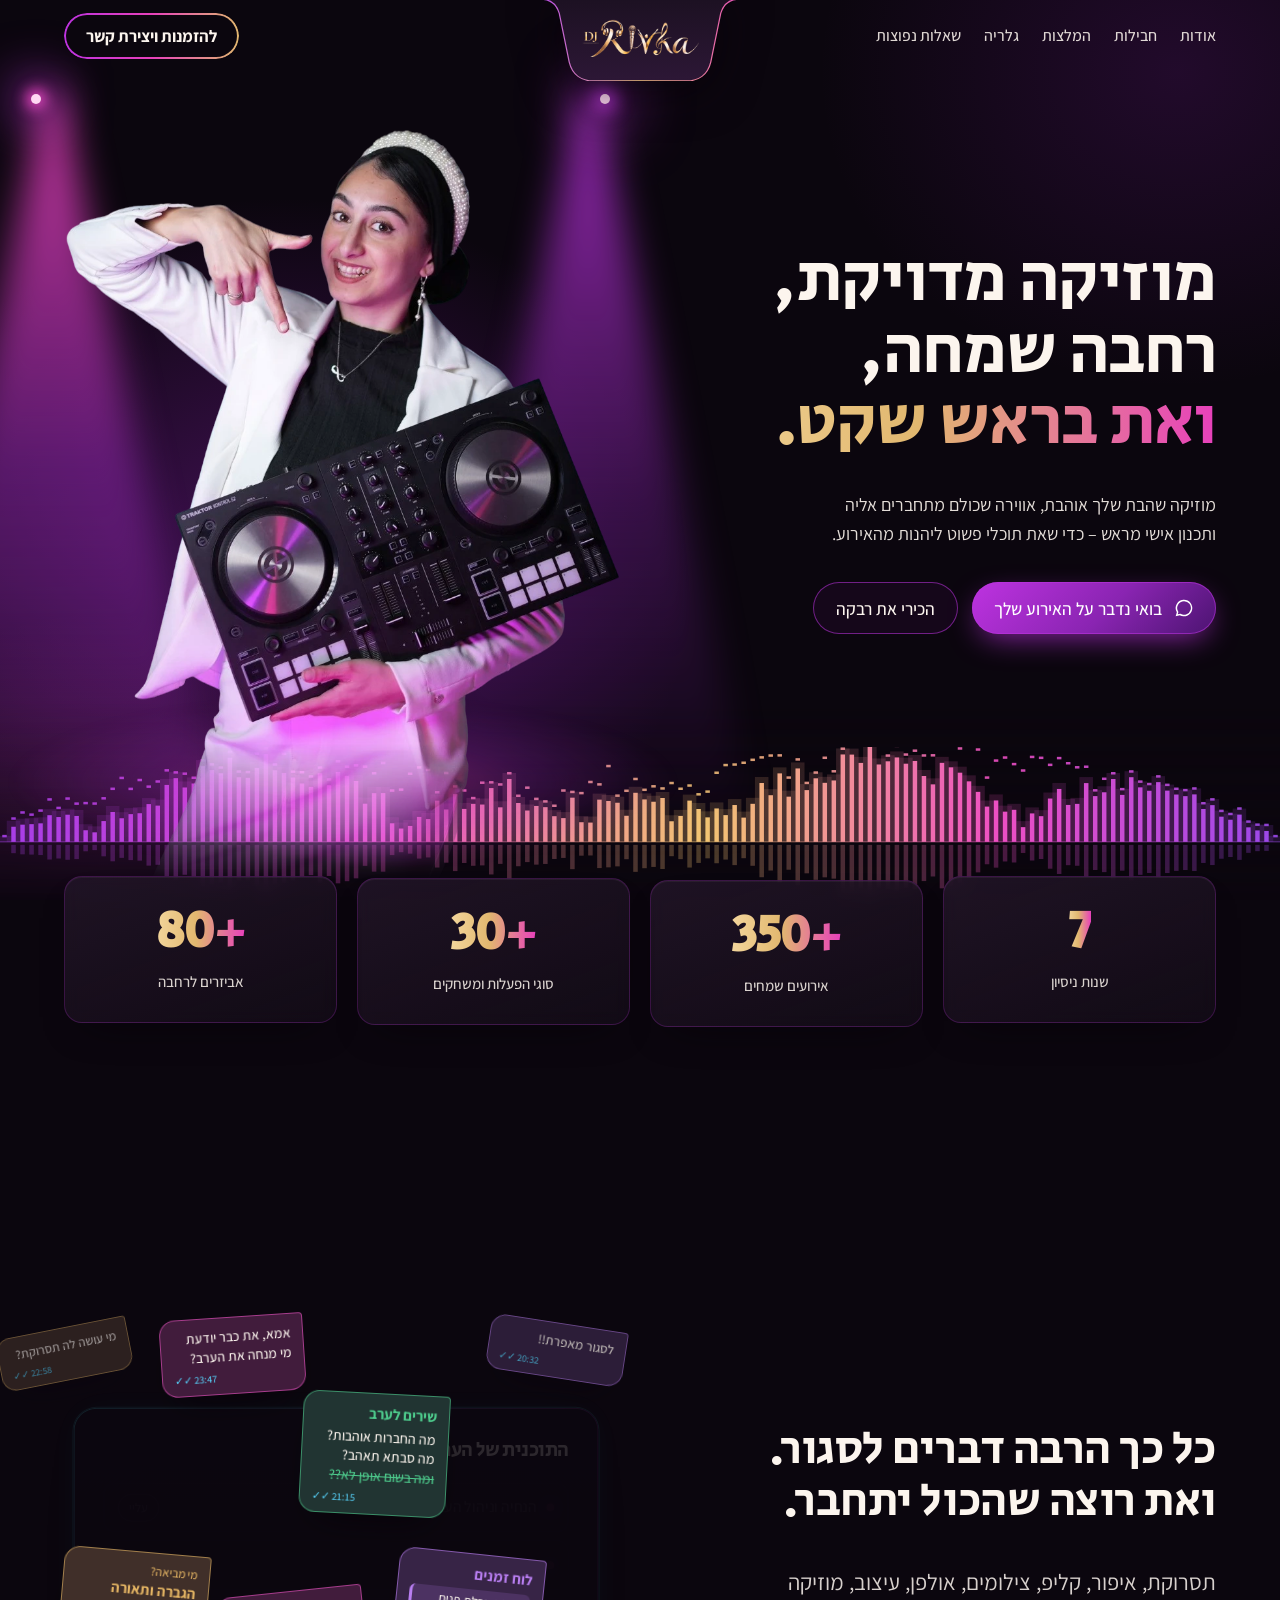
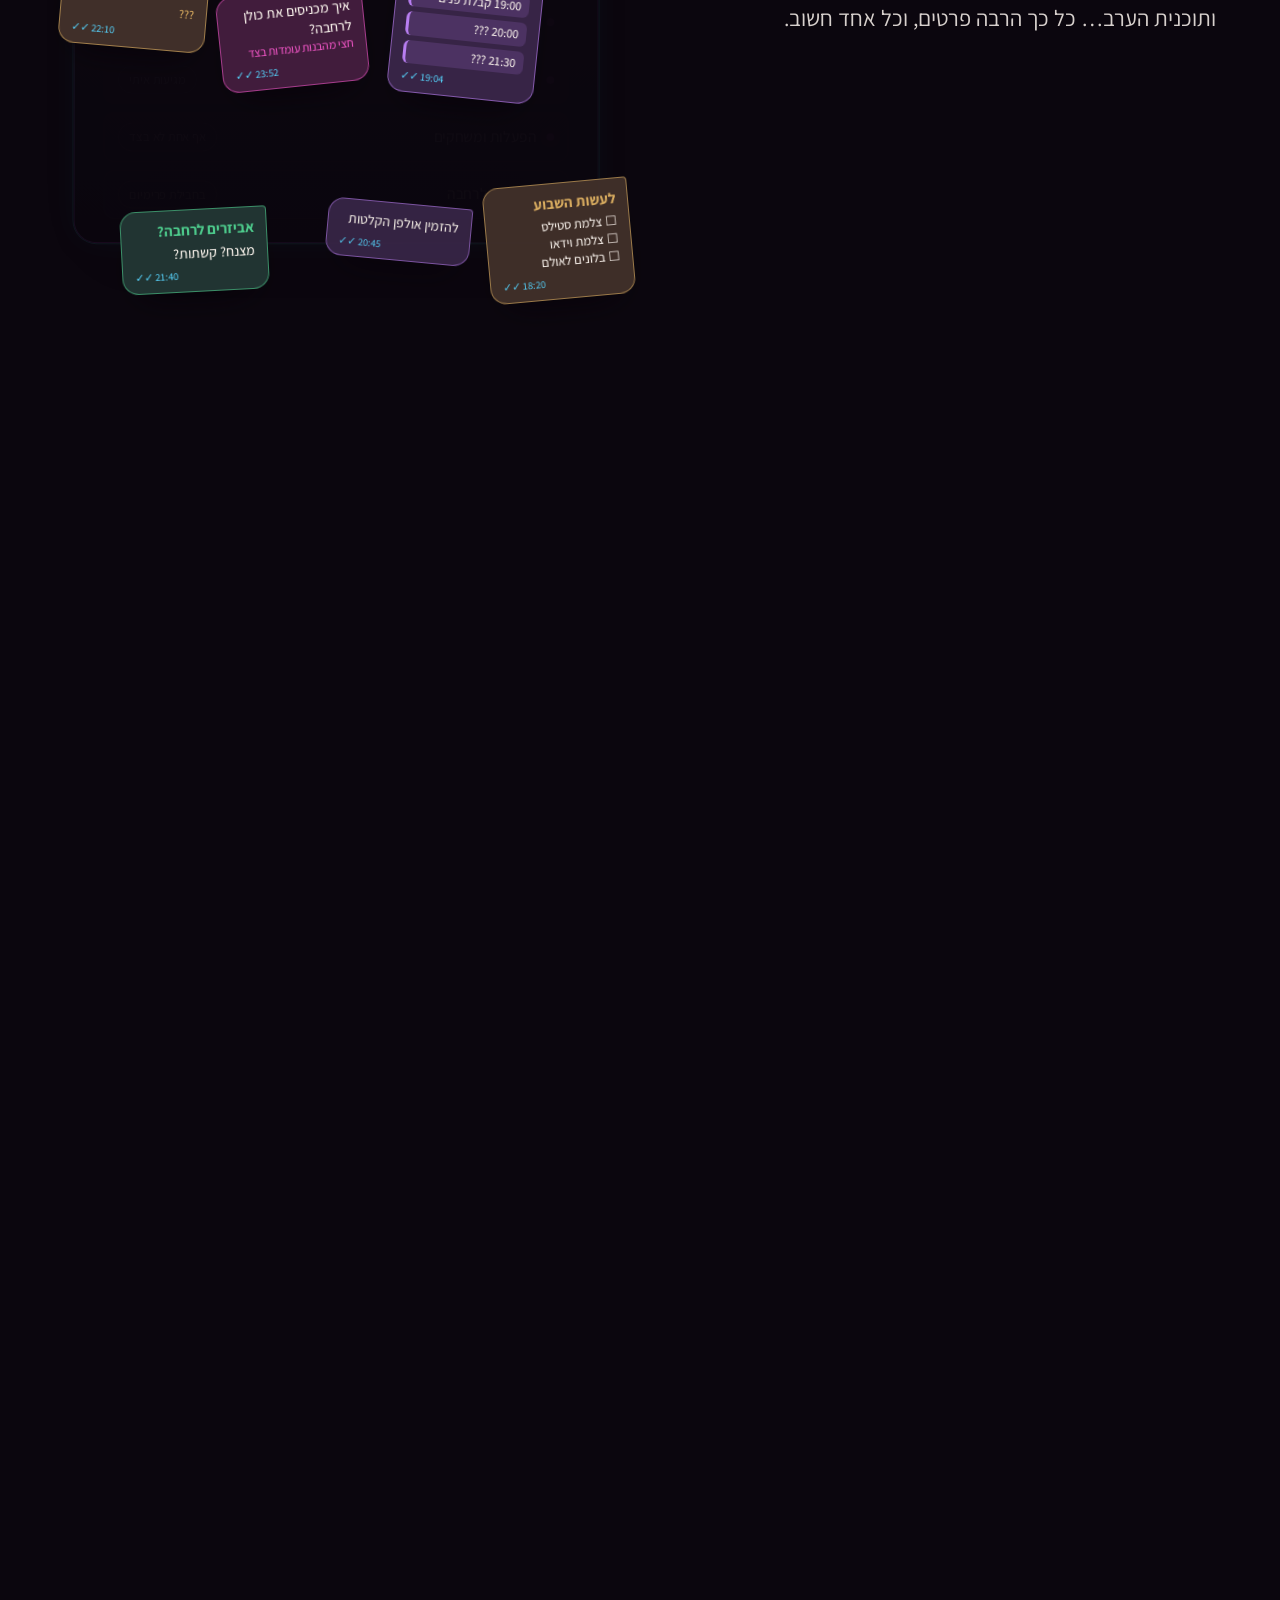
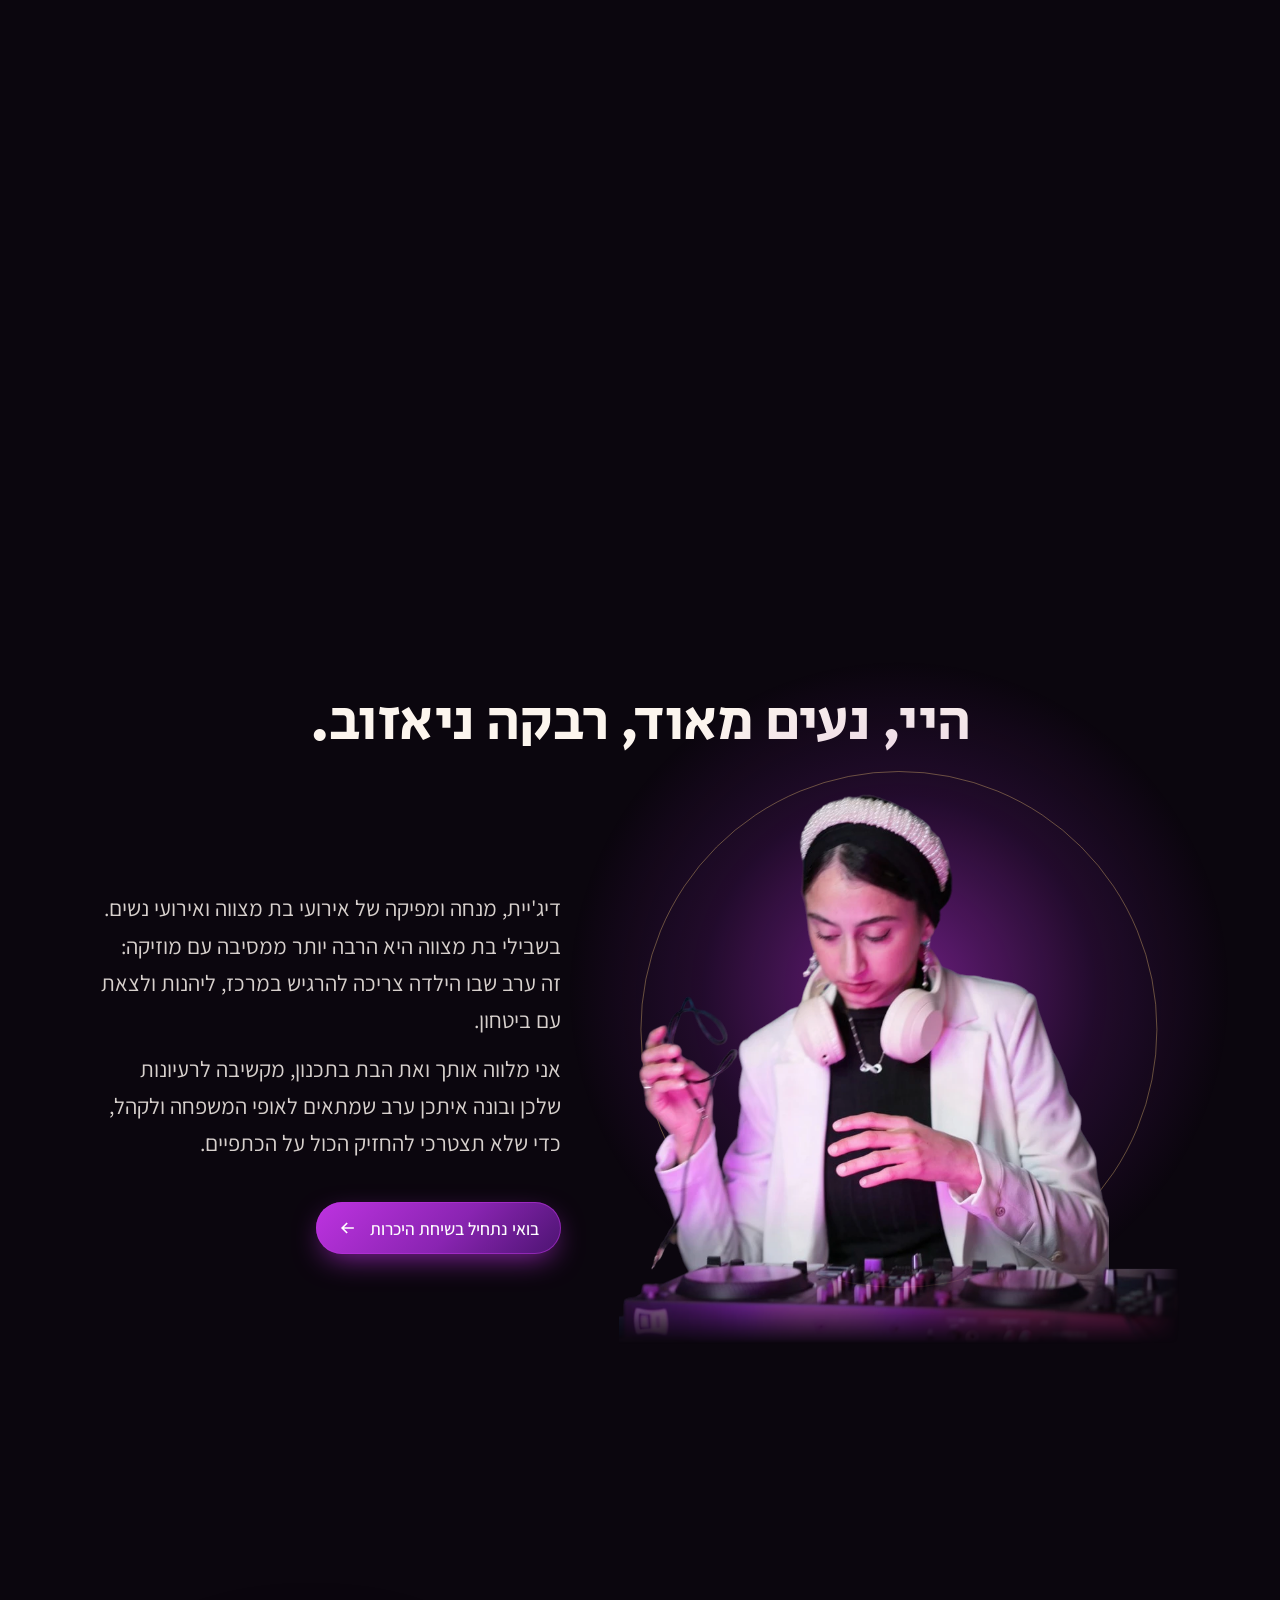
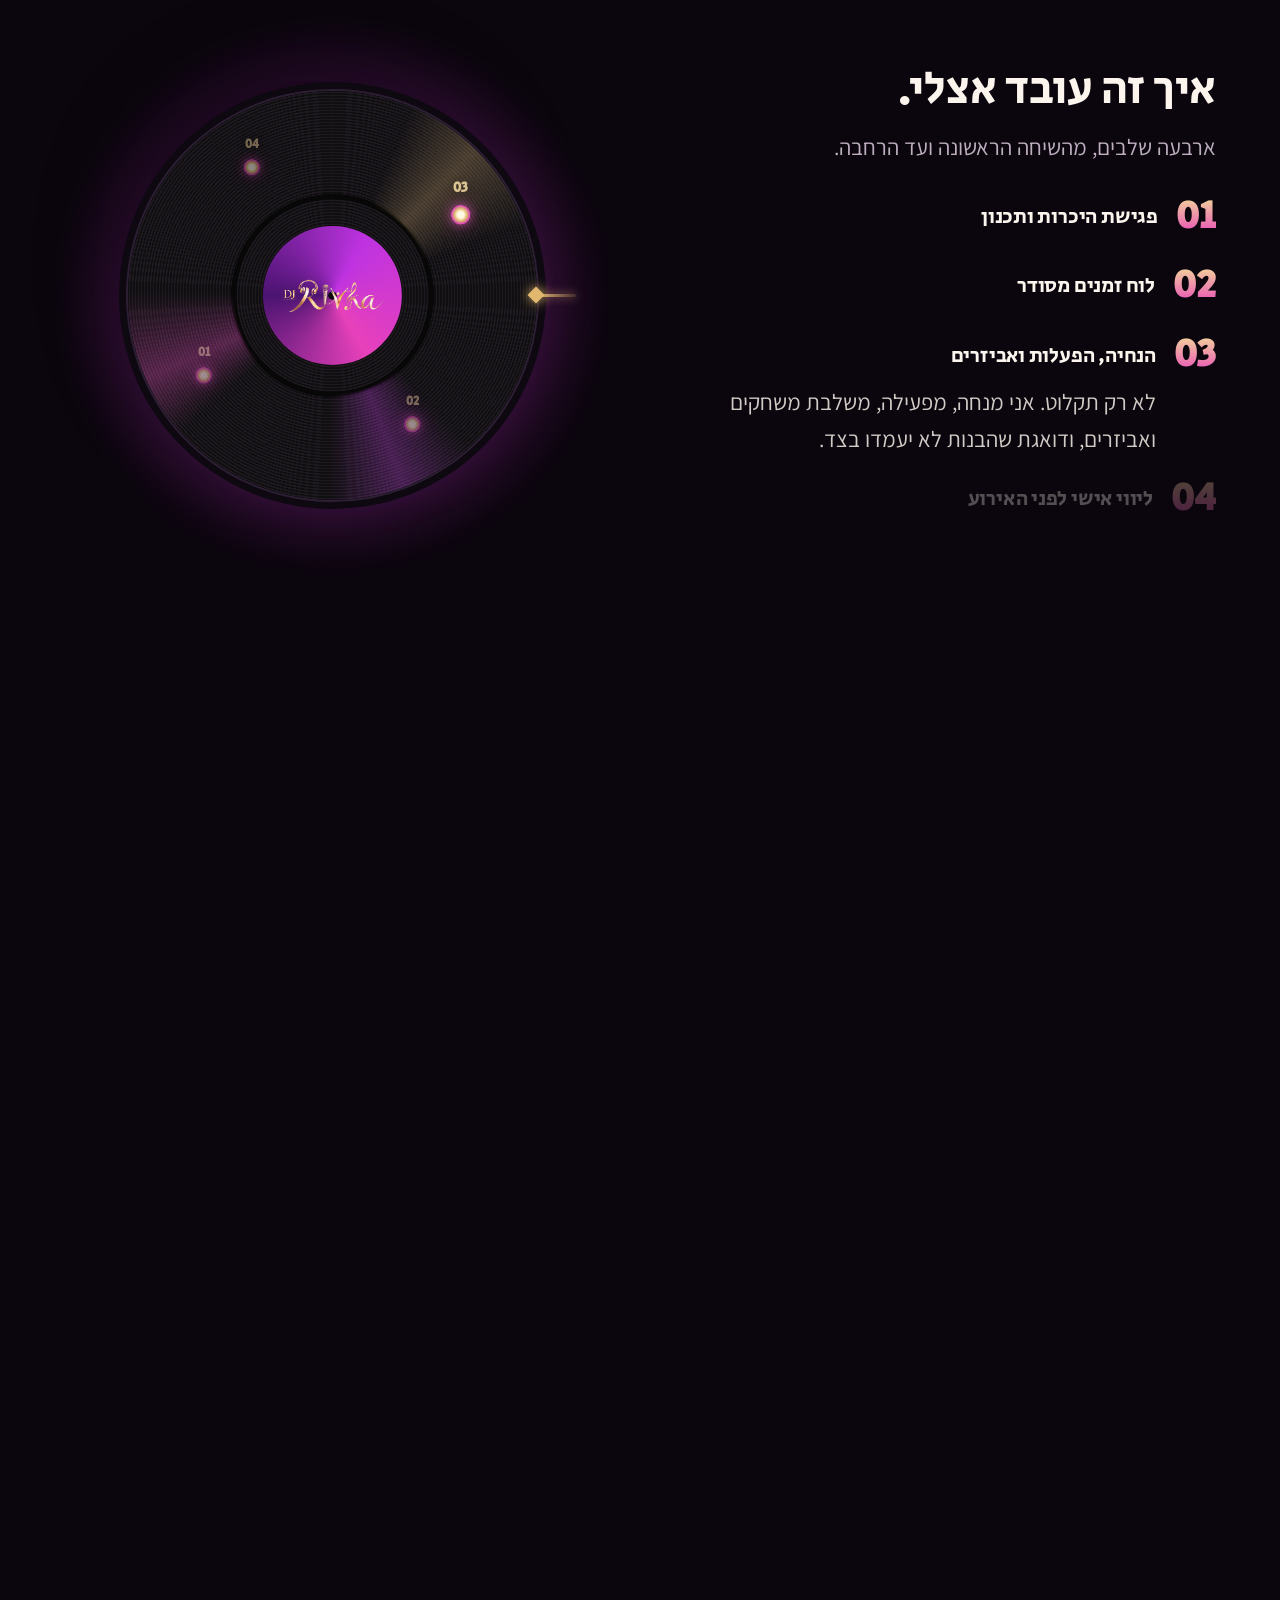
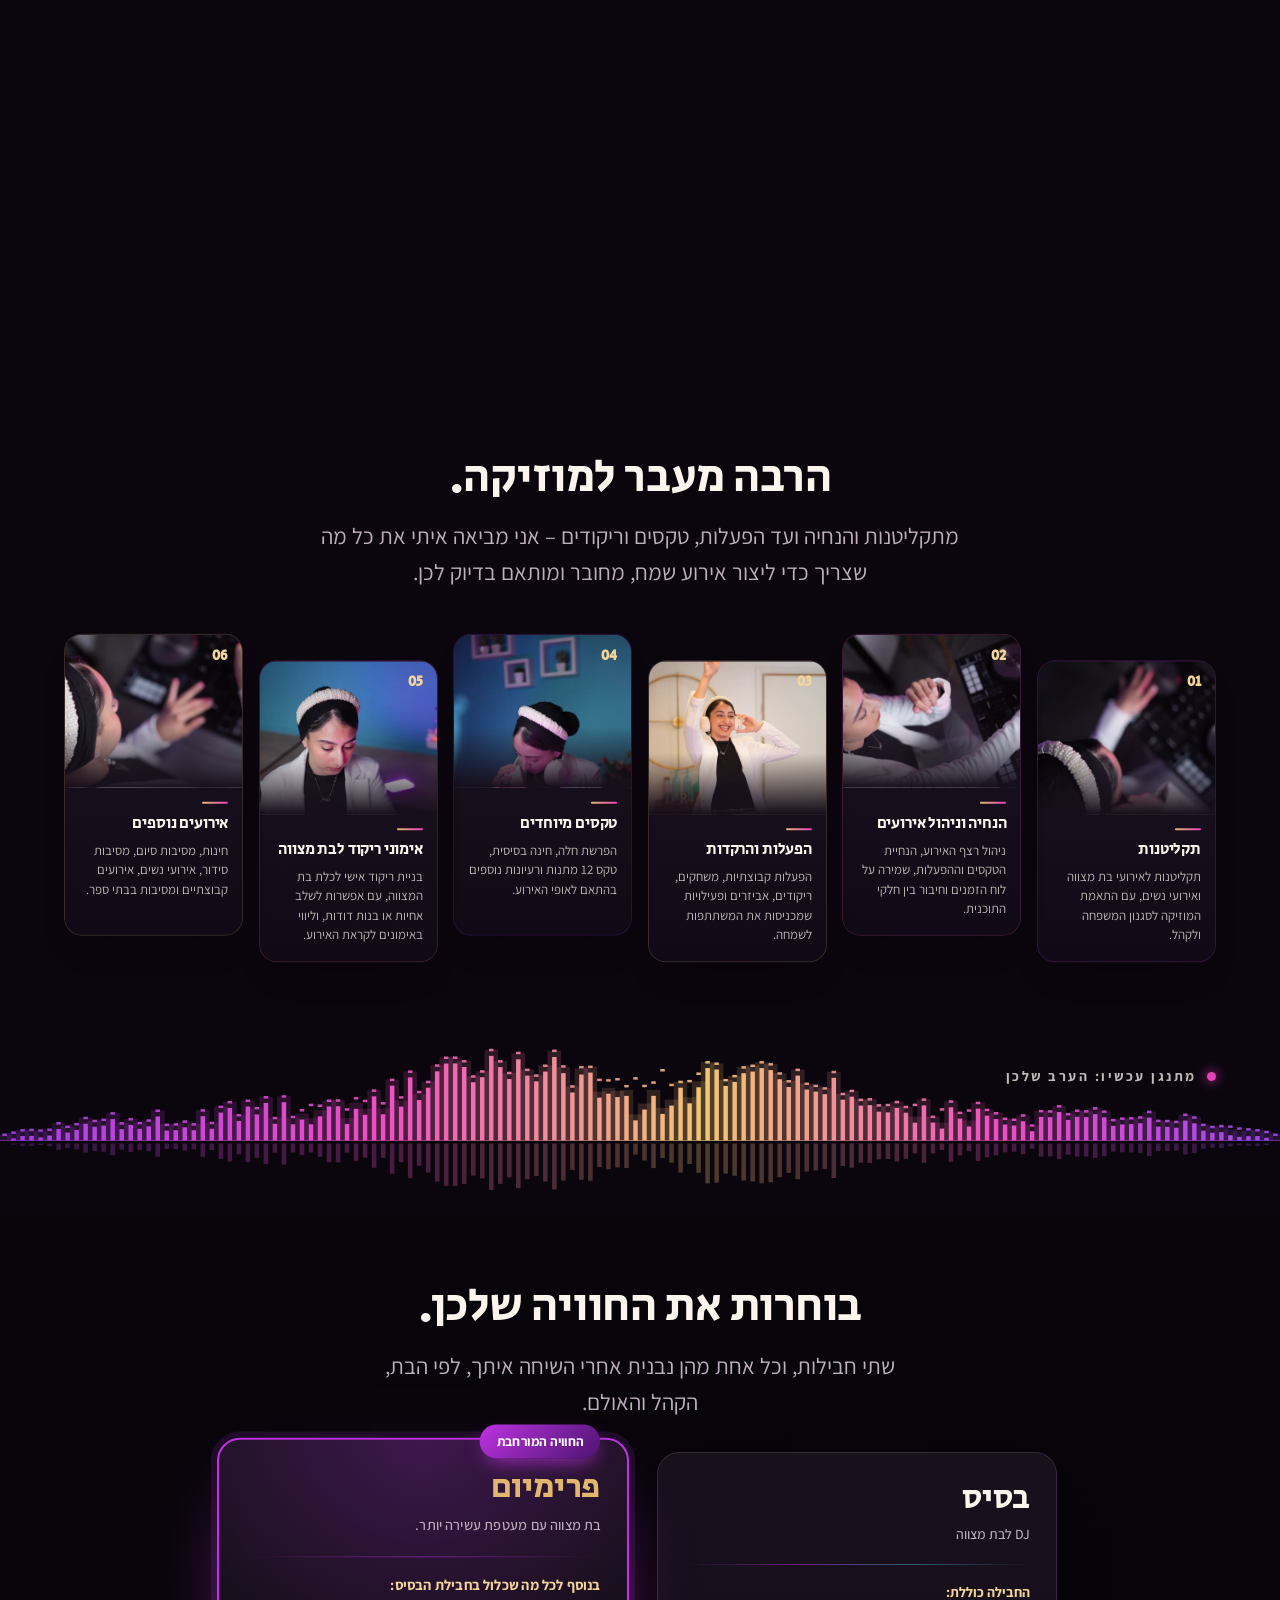
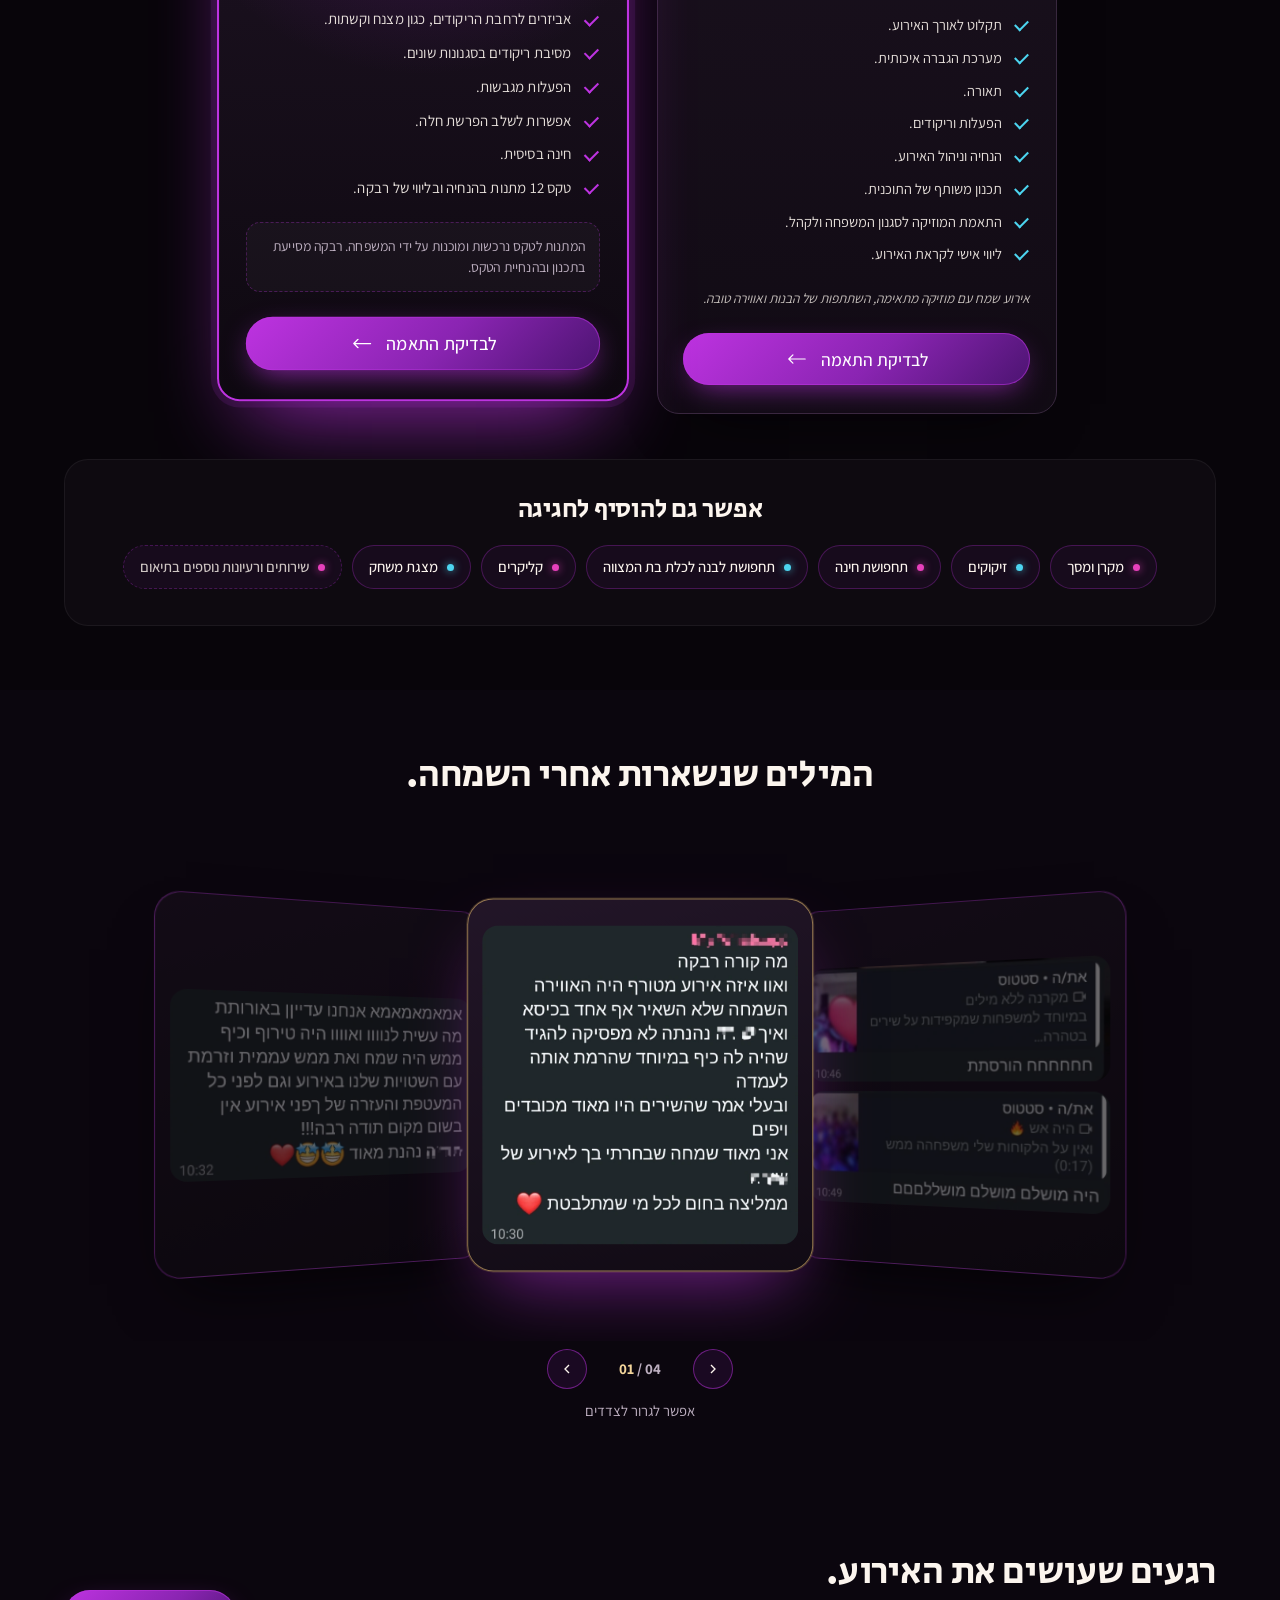
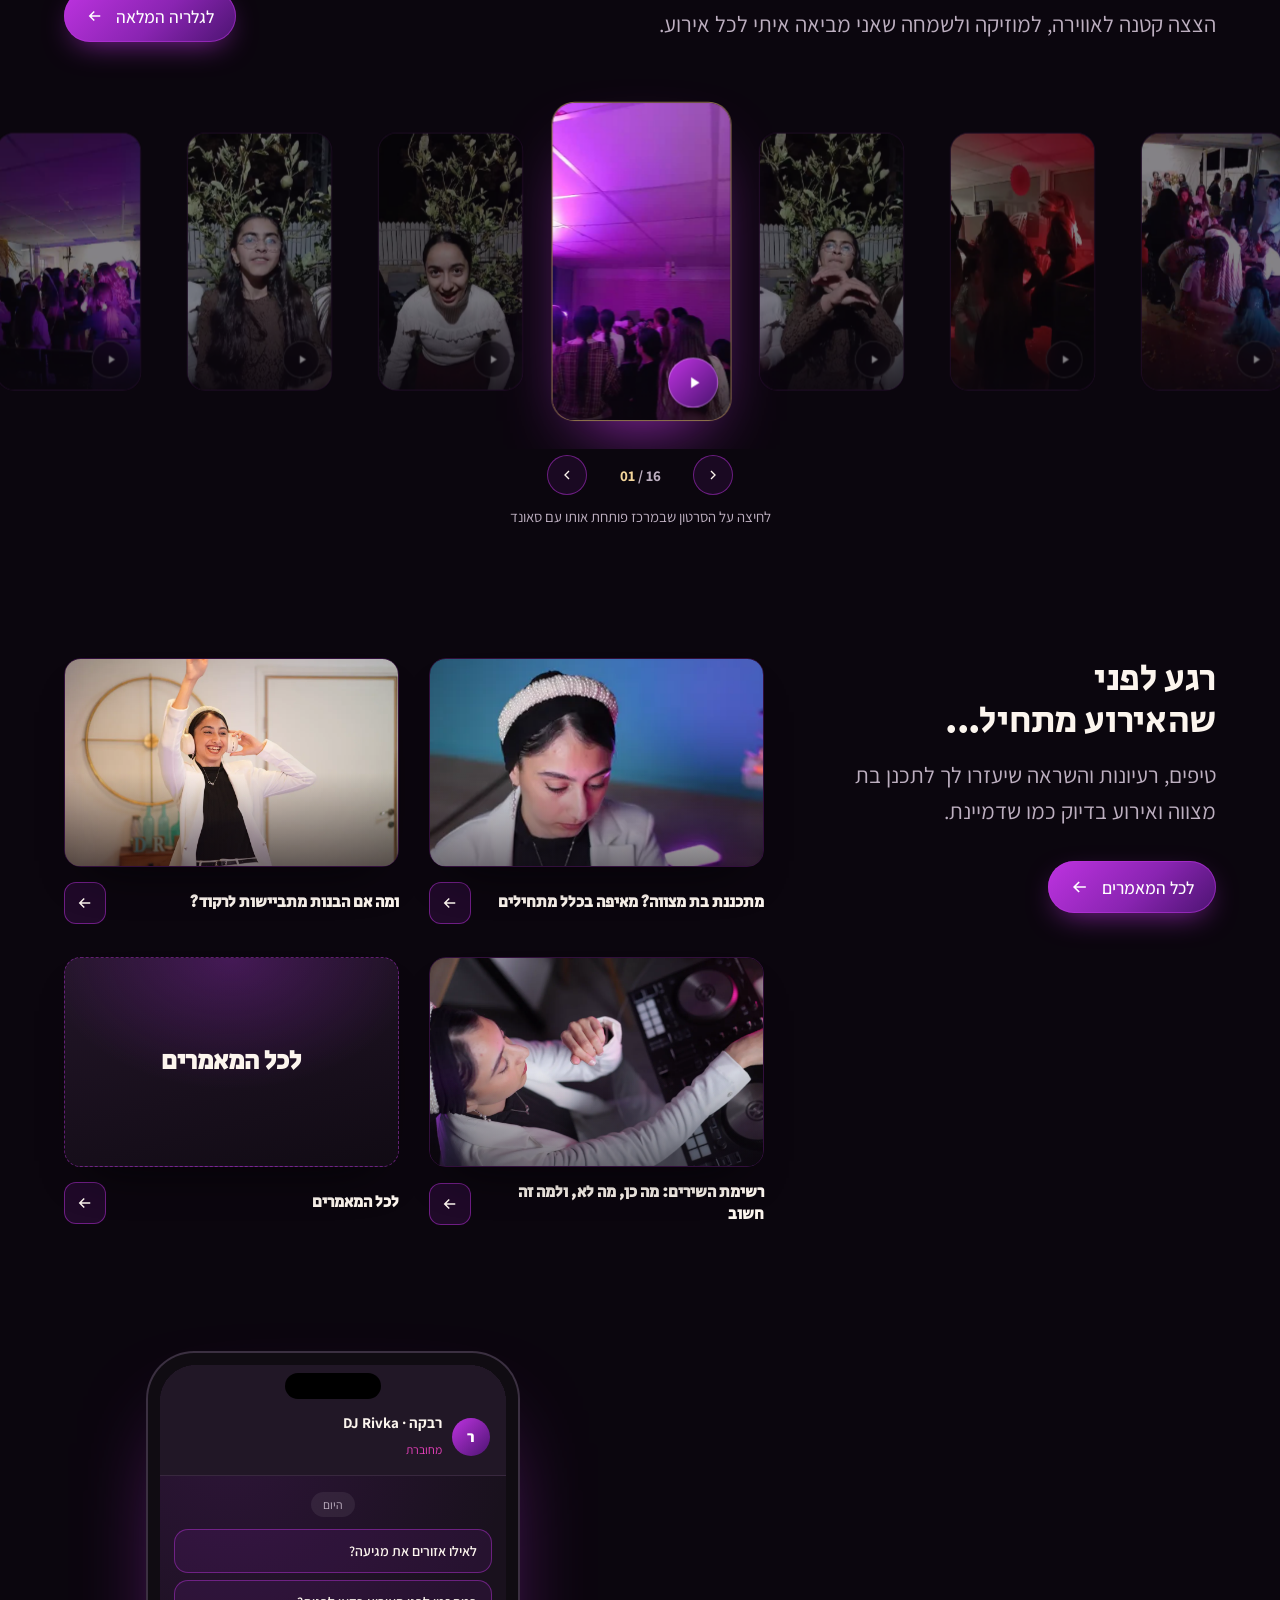
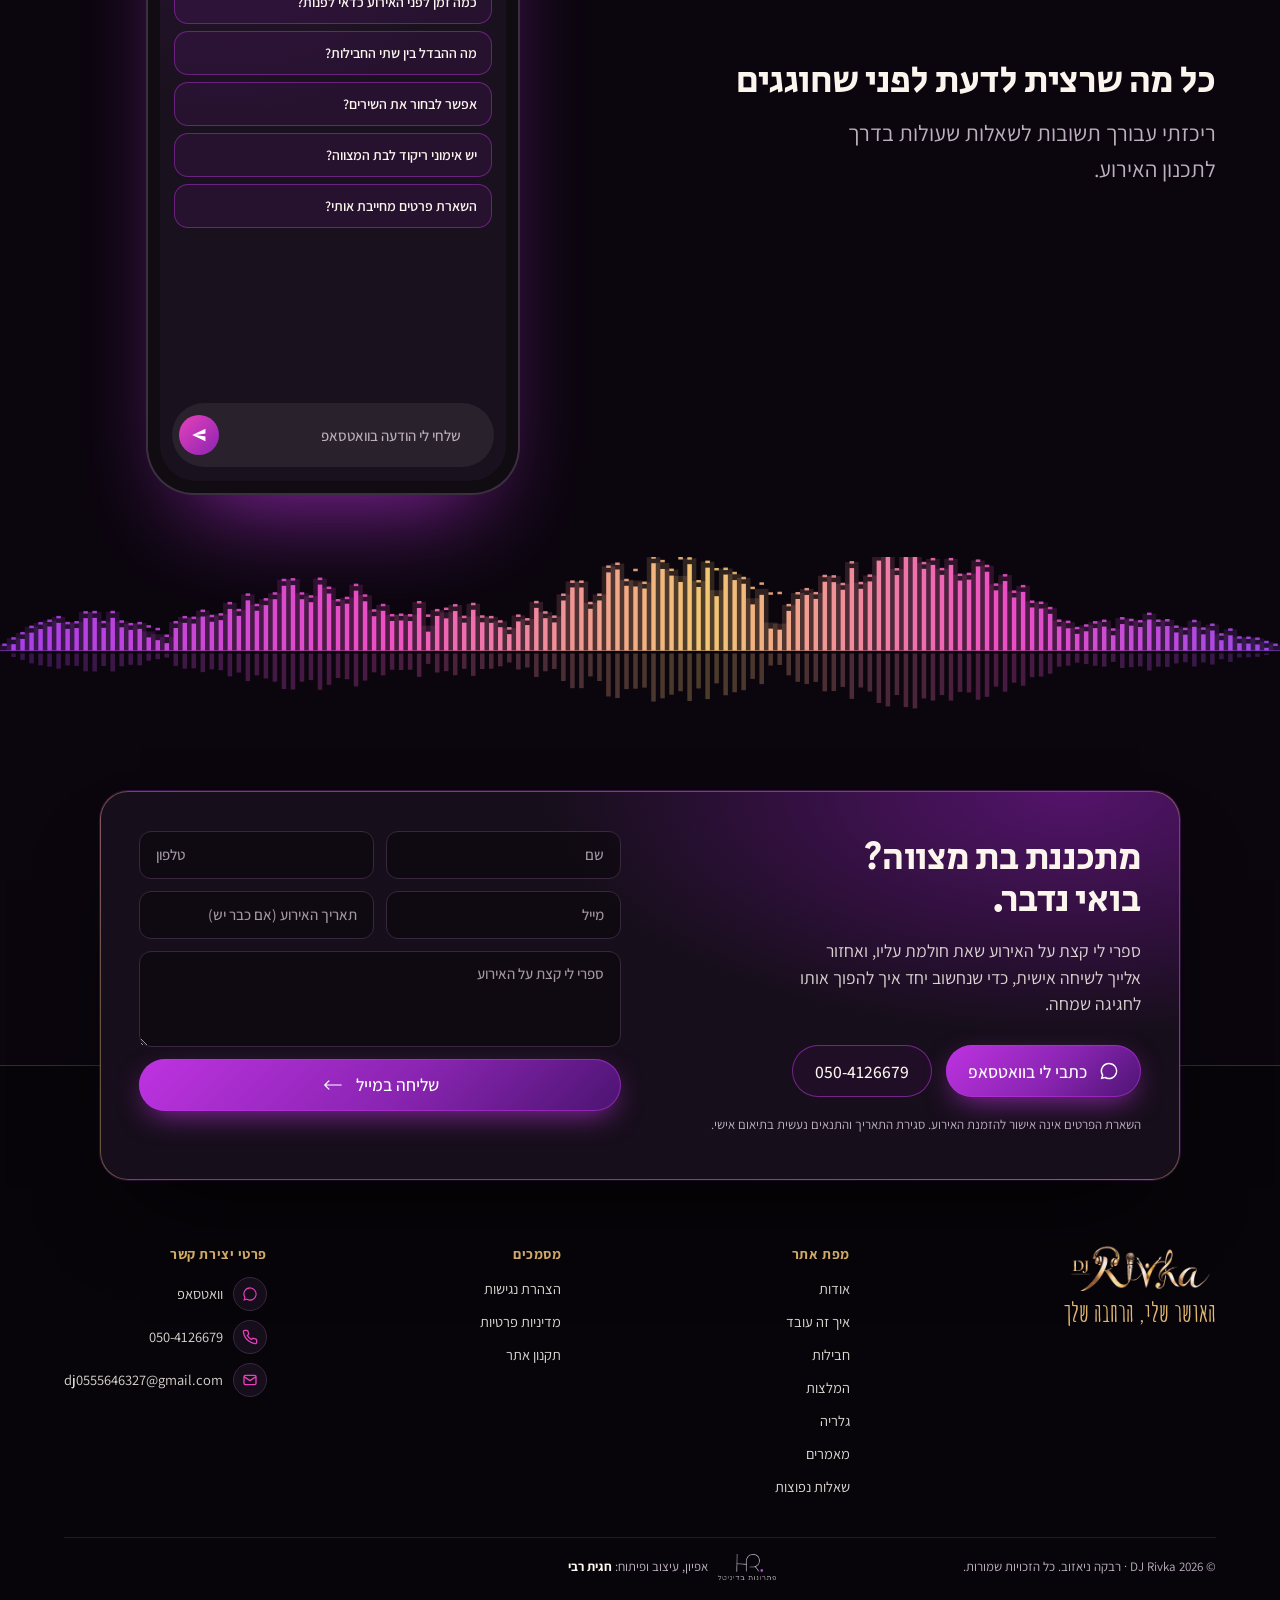
==== commit 964f2edb: "FAQ on computers: heading and subtitle back on the right, phone on the left" ====
--- a/index.html
+++ b/index.html
@@ -20,10 +20,10 @@
 <meta name="theme-color" content="#0b060e">
 <script type="application/ld+json">[{"@context":"https://schema.org","@type":["LocalBusiness","EntertainmentBusiness"],"@id":"https://hagitrabi.github.io/dj-rivka/#business","name":"DJ Rivka","alternateName":"רבקה ניאזוב","description":"רבקה ניאזוב, דיג'יית, מנחה ומפעילה לבת מצווה ולאירועי נשים. תכנון אישי, לוח זמנים מסודר והנחיה שמכניסה את כולן לרחבה.","url":"https://hagitrabi.github.io/dj-rivka/","image":"https://hagitrabi.github.io/dj-rivka/public/img/dj-rivka-share.jpg","logo":"https://hagitrabi.github.io/dj-rivka/public/img/dj-rivka-logo.webp","telephone":"+972-50-412-6679","email":"dj0555646327@gmail.com","areaServed":{"@type":"Country","name":"Israel"},"priceRange":"לפי התאמה","knowsLanguage":"he"},{"@context":"https://schema.org","@type":"WebSite","name":"DJ Rivka","url":"https://hagitrabi.github.io/dj-rivka/","inLanguage":"he"},{"@context":"https://schema.org","@type":"FAQPage","mainEntity":[{"@type":"Question","name":"לאילו אזורים את מגיעה?","acceptedAnswer":{"@type":"Answer","text":"לכל הארץ, בתיאום מראש."}},{"@type":"Question","name":"כמה זמן לפני האירוע כדאי לפנות?","acceptedAnswer":{"@type":"Answer","text":"כמה שיותר מוקדם, כדי לשריין את התאריך ולהספיק לתכנן יחד בנחת."}},{"@type":"Question","name":"מה ההבדל בין שתי החבילות?","acceptedAnswer":{"@type":"Answer","text":"חבילת בת מצווה כוללת תקלוט, הגברה, תאורה, הפעלות, הנחיה, תכנון משותף וליווי אישי. חבילת הפרימיום מוסיפה אביזרים לרחבה, מסיבת ריקודים בסגנונות שונים, הפעלות מגבשות ואפשרות לשלב הפרשת חלה, חינה או טקס 12 מתנות."}},{"@type":"Question","name":"אפשר לבחור את השירים?","acceptedAnswer":{"@type":"Answer","text":"כן. בונים את המוזיקה יחד איתך ועם הבת: שירים שהחברות אוהבות, שירים שהמשפחה אוהבת, וגם שירים שלא רוצים לשמוע."}},{"@type":"Question","name":"יש אימוני ריקוד לבת המצווה?","acceptedAnswer":{"@type":"Answer","text":"כן. אני בונה ריקוד אישי לכלת בת המצווה, עם אפשרות לצרף אחיות או בנות דודות, ומלווה באימונים לקראת האירוע."}},{"@type":"Question","name":"השארת פרטים מחייבת אותי?","acceptedAnswer":{"@type":"Answer","text":"לא. השארת הפרטים אינה אישור להזמנת האירוע. סגירת התאריך והתנאים נעשית בתיאום אישי."}}]}]</script>
 <meta name="description" content="רבקה ניאזוב, דיג'יית, מנחה ומפעילה לבת מצווה ולאירועי נשים. תכנון אישי, לוח זמנים מסודר והנחיה שמכניסה את כולן לרחבה.">
-<link rel="icon" type="image/png" sizes="32x32" href="public/img/icon-32.png?v=202611181348">
-<link rel="icon" type="image/png" sizes="512x512" href="public/img/icon-512.png?v=202611181348">
-<link rel="apple-touch-icon" href="public/img/icon-180.png?v=202611181348">
-<link rel="preload" as="image" href="public/img/dj-rivka-bat-mitzvah-dj.webp?v=202611181348" fetchpriority="high">
+<link rel="icon" type="image/png" sizes="32x32" href="public/img/icon-32.png?v=202611181744">
+<link rel="icon" type="image/png" sizes="512x512" href="public/img/icon-512.png?v=202611181744">
+<link rel="apple-touch-icon" href="public/img/icon-180.png?v=202611181744">
+<link rel="preload" as="image" href="public/img/dj-rivka-bat-mitzvah-dj.webp?v=202611181744" fetchpriority="high">
 <link rel="preconnect" href="https://fonts.googleapis.com"><link rel="preconnect" href="https://fonts.gstatic.com" crossorigin>
 <link rel="stylesheet" href="https://fonts.googleapis.com/css2?family=Amatic+SC:wght@700&family=Assistant:wght@400;500;600;700&family=Secular+One&display=swap" media="print" onload="this.media='all'">
 <script>document.documentElement.classList.add("js")</script>
@@ -1332,6 +1332,9 @@
 }
 
 @media (max-width:860px){.foot .ft-s .ft-col:not(.ft-talk-col) h3{text-align:start}}
+
+/* FAQ on a computer: the heading on the right, the phone on the left, as before */
+@media (min-width:901px){.faq .fq{grid-template-columns:minmax(0,1fr) minmax(0,1fr);justify-items:stretch;align-items:center;gap:clamp(32px,6vw,110px)}.faq .fq-side{text-align:start}.faq .fq-side .lead{margin-inline:0}.faq .fq-phone-wrap{justify-self:center}}
 </style>
 </head>
 <body>
@@ -1340,7 +1343,7 @@
 <div class="loader" id="loader" role="status" aria-live="polite">
   <div class="loader-disc">
     <svg class="loader-ring" viewBox="0 0 200 200" aria-hidden="true"><defs><linearGradient id="lg" x1="0" y1="0" x2="1" y2="1"><stop offset="0" stop-color="#b84ae8"/><stop offset=".5" stop-color="#e64fb8"/><stop offset="1" stop-color="#f0c27a"/></linearGradient></defs><circle cx="100" cy="100" r="92" fill="none" stroke="hsl(284 30% 18%)" stroke-width="3"/><circle class="arc" cx="100" cy="100" r="92" fill="none" stroke="url(#lg)" stroke-width="4" stroke-linecap="round" pathLength="100" stroke-dasharray="32 68"/></svg>
-    <img src="public/img/dj-rivka-logo.webp?v=202611181348" width="1536" height="504" alt="">
+    <img src="public/img/dj-rivka-logo.webp?v=202611181744" width="1536" height="504" alt="">
   </div>
   <span class="sr">טוען את האתר של DJ רבקה</span>
 </div>
@@ -1350,7 +1353,7 @@
     <nav class="nav nav-a" aria-label="ניווט ראשי"><a href="#about">אודות</a><a href="#packages">חבילות</a><a href="#reviews">המלצות</a><a href="#gallery">גלריה</a><a href="#faq">שאלות נפוצות</a></nav>
     <a class="logo-tab" href="#main" aria-label="DJ Rivka, לראש הדף">
       <svg class="tab-shape" viewBox="0 0 260 104" preserveAspectRatio="none" aria-hidden="true"><defs><linearGradient id="tabfill" x1="0" y1="0" x2="0" y2="1"><stop offset="0" stop-color="hsl(280 34% 10%)"/><stop offset="1" stop-color="hsl(282 40% 15%)"/></linearGradient><linearGradient id="tabline" x1="0" y1="0" x2="1" y2="0"><stop offset="0" stop-color="#b84ae8"/><stop offset=".5" stop-color="#f0c27a"/><stop offset="1" stop-color="#e64fb8"/></linearGradient></defs><path d="M0 0H260C244 0 238 8 235 18L222 80C218 96 206 104 190 104H70C54 104 42 96 38 80L25 18C22 8 16 0 0 0Z" fill="url(#tabfill)"/><path d="M0 0C16 0 22 8 25 18L38 80C42 96 54 104 70 104H190C206 104 218 96 222 80L235 18C238 8 244 0 260 0" fill="none" stroke="url(#tabline)" stroke-width="1.6"/></svg>
-      <img src="public/img/dj-rivka-logo.webp?v=202611181348" width="1536" height="504" alt="DJ Rivka">
+      <img src="public/img/dj-rivka-logo.webp?v=202611181744" width="1536" height="504" alt="DJ Rivka">
     </a>
     <div class="nav-b">
       <a class="btn btn-ring js-wa" data-edit="nav-cta" data-edit-label="כפתור בתפריט" aria-label="להזמנות ויצירת קשר בוואטסאפ" href="https://wa.me/972504126679"><span class="long">להזמנות ויצירת קשר</span><span class="short">דברי איתי</span><svg class="ic" viewBox="0 0 24 24" fill="currentColor" aria-hidden="true"><path d="M12 2a10 10 0 0 0-8.6 15.1L2 22l5-1.3A10 10 0 1 0 12 2zm0 1.8a8.2 8.2 0 1 1-4.2 15.2l-.3-.2-3 .8.8-2.9-.2-.3A8.2 8.2 0 0 1 12 3.8z"/></svg></a></div>
@@ -1394,7 +1397,7 @@
       <span class="lamp l1" aria-hidden="true"></span><span class="lamp l2" aria-hidden="true"></span>
       <span class="spot s1" aria-hidden="true"></span><span class="spot s2" aria-hidden="true"></span>
       <span class="pool" aria-hidden="true"></span>
-      <img data-edit="hero-photo" data-edit-label="תמונת הירו" src="public/img/dj-rivka-bat-mitzvah-dj.webp?v=202611181348" width="855" height="1160" alt="רבקה ניאזוב מחייכת, מחזיקה קונטרולר די ג'יי ומצביעה עליו" fetchpriority="high">
+      <img data-edit="hero-photo" data-edit-label="תמונת הירו" src="public/img/dj-rivka-bat-mitzvah-dj.webp?v=202611181744" width="855" height="1160" alt="רבקה ניאזוב מחייכת, מחזיקה קונטרולר די ג'יי ומצביעה עליו" fetchpriority="high">
     </div>
   </div>
 </section>
@@ -1460,7 +1463,7 @@
         <p data-edit="about-text" data-name="טקסט אודות">דיג'יית, מנחה ומפיקה של אירועי בת מצווה ואירועי נשים. בשבילי בת מצווה היא הרבה יותר ממסיבה עם מוזיקה: זה ערב שבו הילדה צריכה להרגיש במרכז, ליהנות ולצאת עם ביטחון.</p>
         <p data-edit="about-text2" data-name="טקסט אודות 2">אני מלווה אותך ואת הבת בתכנון, מקשיבה לרעיונות שלכן ובונה איתכן ערב שמתאים לאופי המשפחה ולקהל, כדי שלא תצטרכי להחזיק הכול על הכתפיים.</p>
       </div>
-      <div class="me"><img data-edit="about-photo" data-name="תמונת אודות" src="public/img/rivka-niazov-dj-controller.webp?v=202611181348" width="848" height="842" alt="רבקה ניאזוב בעמדת הדיג׳יי, מחזיקה כבל ואוזניות על הצוואר" loading="lazy"></div>
+      <div class="me"><img data-edit="about-photo" data-name="תמונת אודות" src="public/img/rivka-niazov-dj-controller.webp?v=202611181744" width="848" height="842" alt="רבקה ניאזוב בעמדת הדיג׳יי, מחזיקה כבל ואוזניות על הצוואר" loading="lazy"></div>
       <div class="side"><a class="btn btn-main js-wa" data-edit="about-cta" data-name="כפתור אודות" href="https://wa.me/972504126679"><span data-edit-text>בואי נתחיל בשיחת היכרות</span><svg class="ico" viewBox="0 0 24 24" fill="none" stroke="currentColor" stroke-width="2" aria-hidden="true"><path d="M19 12H5m6-6-6 6 6 6"/></svg></a></div>
     </div>
   </div>
@@ -1483,7 +1486,7 @@
       </div>
       <div class="disc" id="disc" aria-hidden="true">
         <div class="vinyl" id="vinyl">
-          <div class="vinyl-label"><img src="public/img/dj-rivka-logo.webp?v=202611181348" width="1536" height="504" alt=""></div>
+          <div class="vinyl-label"><img src="public/img/dj-rivka-logo.webp?v=202611181744" width="1536" height="504" alt=""></div>
           <span class="hot"><b>01</b></span><span class="hot"><b>02</b></span><span class="hot"><b>03</b></span><span class="hot"><b>04</b></span>
         </div>
         <div class="shine"></div>
@@ -1502,12 +1505,12 @@
     </div>
     <div class="svc-track" id="svc-track"><div class="svc-pin" id="svc-pin">
     <div class="stack">
-      <article class="tall "><div class="top"><span class="no">01</span><img data-edit="svc-1-img" data-name="שירות 1, תמונה" src="public/img/dj-rivka-pearl-headband-mixer.webp?v=202611181348" alt="" loading="lazy"></div><div class="txt"><h3 data-edit="svc-1" data-name="שירות 1">תקליטנות</h3><p data-edit="svc-1-t" data-name="שירות 1, הסבר">תקליטנות לאירועי בת מצווה ואירועי נשים, עם התאמת המוזיקה לסגנון המשפחה ולקהל.</p></div></article>
-      <article class="tall t-pink"><div class="top"><span class="no">02</span><img data-edit="svc-2-img" data-name="שירות 2, תמונה" src="public/img/dj-rivka-mixing-from-above.webp?v=202611181348" alt="" loading="lazy"></div><div class="txt"><h3 data-edit="svc-2" data-name="שירות 2">הנחיה וניהול אירועים</h3><p data-edit="svc-2-t" data-name="שירות 2, הסבר">ניהול רצף האירוע, הנחיית הטקסים וההפעלות, שמירה על לוח הזמנים וחיבור בין חלקי התוכנית.</p></div></article>
-      <article class="tall t-gold"><div class="top"><span class="no">03</span><img data-edit="svc-3-img" data-name="שירות 3, תמונה" src="public/img/dj-rivka-dancing-with-headphones.webp?v=202611181348" alt="" loading="lazy"></div><div class="txt"><h3 data-edit="svc-3" data-name="שירות 3">הפעלות והרקדות</h3><p data-edit="svc-3-t" data-name="שירות 3, הסבר">הפעלות קבוצתיות, משחקים, ריקודים, אביזרים ופעילויות שמכניסות את המשתתפות לשמחה.</p></div></article>
-      <article class="tall t-deep"><div class="top"><span class="no">04</span><img data-edit="svc-4-img" data-name="שירות 4, תמונה" src="public/img/dj-rivka-headphones-and-flowers.webp?v=202611181348" alt="" loading="lazy"></div><div class="txt"><h3 data-edit="svc-4" data-name="שירות 4">טקסים מיוחדים</h3><p data-edit="svc-4-t" data-name="שירות 4, הסבר">הפרשת חלה, חינה בסיסית, טקס 12 מתנות ורעיונות נוספים בהתאם לאופי האירוע.</p></div></article>
-      <article class="tall t-pink"><div class="top"><span class="no">05</span><img data-edit="svc-5-img" data-name="שירות 5, תמונה" src="public/img/dj-rivka-at-the-mixer.webp?v=202611181348" alt="" loading="lazy"></div><div class="txt"><h3 data-edit="svc-5" data-name="שירות 5">אימוני ריקוד לבת מצווה</h3><p data-edit="svc-5-t" data-name="שירות 5, הסבר">בניית ריקוד אישי לכלת בת המצווה, עם אפשרות לשלב אחיות או בנות דודות, וליווי באימונים לקראת האירוע.</p></div></article>
-      <article class="tall t-gold"><div class="top"><span class="no">06</span><img data-edit="svc-6-img" data-name="שירות 6, תמונה" src="public/img/dj-rivka-close-up-at-the-mixer.webp?v=202611181348" alt="" loading="lazy"></div><div class="txt"><h3 data-edit="svc-6" data-name="שירות 6">אירועים נוספים</h3><p data-edit="svc-6-t" data-name="שירות 6, הסבר">חינות, מסיבות סיום, מסיבות סידור, אירועי נשים, אירועים קבוצתיים ומסיבות בבתי ספר.</p></div></article>
+      <article class="tall "><div class="top"><span class="no">01</span><img data-edit="svc-1-img" data-name="שירות 1, תמונה" src="public/img/dj-rivka-pearl-headband-mixer.webp?v=202611181744" alt="" loading="lazy"></div><div class="txt"><h3 data-edit="svc-1" data-name="שירות 1">תקליטנות</h3><p data-edit="svc-1-t" data-name="שירות 1, הסבר">תקליטנות לאירועי בת מצווה ואירועי נשים, עם התאמת המוזיקה לסגנון המשפחה ולקהל.</p></div></article>
+      <article class="tall t-pink"><div class="top"><span class="no">02</span><img data-edit="svc-2-img" data-name="שירות 2, תמונה" src="public/img/dj-rivka-mixing-from-above.webp?v=202611181744" alt="" loading="lazy"></div><div class="txt"><h3 data-edit="svc-2" data-name="שירות 2">הנחיה וניהול אירועים</h3><p data-edit="svc-2-t" data-name="שירות 2, הסבר">ניהול רצף האירוע, הנחיית הטקסים וההפעלות, שמירה על לוח הזמנים וחיבור בין חלקי התוכנית.</p></div></article>
+      <article class="tall t-gold"><div class="top"><span class="no">03</span><img data-edit="svc-3-img" data-name="שירות 3, תמונה" src="public/img/dj-rivka-dancing-with-headphones.webp?v=202611181744" alt="" loading="lazy"></div><div class="txt"><h3 data-edit="svc-3" data-name="שירות 3">הפעלות והרקדות</h3><p data-edit="svc-3-t" data-name="שירות 3, הסבר">הפעלות קבוצתיות, משחקים, ריקודים, אביזרים ופעילויות שמכניסות את המשתתפות לשמחה.</p></div></article>
+      <article class="tall t-deep"><div class="top"><span class="no">04</span><img data-edit="svc-4-img" data-name="שירות 4, תמונה" src="public/img/dj-rivka-headphones-and-flowers.webp?v=202611181744" alt="" loading="lazy"></div><div class="txt"><h3 data-edit="svc-4" data-name="שירות 4">טקסים מיוחדים</h3><p data-edit="svc-4-t" data-name="שירות 4, הסבר">הפרשת חלה, חינה בסיסית, טקס 12 מתנות ורעיונות נוספים בהתאם לאופי האירוע.</p></div></article>
+      <article class="tall t-pink"><div class="top"><span class="no">05</span><img data-edit="svc-5-img" data-name="שירות 5, תמונה" src="public/img/dj-rivka-at-the-mixer.webp?v=202611181744" alt="" loading="lazy"></div><div class="txt"><h3 data-edit="svc-5" data-name="שירות 5">אימוני ריקוד לבת מצווה</h3><p data-edit="svc-5-t" data-name="שירות 5, הסבר">בניית ריקוד אישי לכלת בת המצווה, עם אפשרות לשלב אחיות או בנות דודות, וליווי באימונים לקראת האירוע.</p></div></article>
+      <article class="tall t-gold"><div class="top"><span class="no">06</span><img data-edit="svc-6-img" data-name="שירות 6, תמונה" src="public/img/dj-rivka-close-up-at-the-mixer.webp?v=202611181744" alt="" loading="lazy"></div><div class="txt"><h3 data-edit="svc-6" data-name="שירות 6">אירועים נוספים</h3><p data-edit="svc-6-t" data-name="שירות 6, הסבר">חינות, מסיבות סיום, מסיבות סידור, אירועי נשים, אירועים קבוצתיים ומסיבות בבתי ספר.</p></div></article>
     </div>
     <div class="svc-nav" aria-hidden="true"><span class="svc-dots" id="svc-dots"></span></div>
     <p class="swipe" aria-hidden="true">החליקי לצד לעוד שירותים</p>
@@ -1584,10 +1587,10 @@
   </div>
   <div class="ring-wrap" id="ring-wrap" tabindex="0" role="region" aria-roledescription="קרוסלה" aria-label="הודעות וואטסאפ מאימהות. אפשר להחליף בחיצים">
     <div class="ring-stage" id="ring">
-      <figure class="wa" data-edit="rev-wa-1" data-name="המלצה 1"><img src="public/img/reviews/bat-mitzvah-review-1.webp?v=202611181348" width="800" height="810" alt="הודעת וואטסאפ: מה קורה רבקה, ואוו איזה אירוע מטורף היה, האווירה השמחה שלא השאיר אף אחד בכיסא, והיא נהנתה ולא מפסיקה להגיד שהיה לה כיף במיוחד שהרמת אותה לעמדה. ובעלי אמר שהשירים היו מאוד מכובדים ויפים. אני מאוד שמחה שבחרתי בך לאירוע. ממליצה בחום לכל מי שמתלבטת."></figure>
-      <figure class="wa" data-edit="rev-wa-2" data-name="המלצה 2"><img src="public/img/reviews/bat-mitzvah-review-2.webp?v=202611181348" width="801" height="472" alt="הודעת וואטסאפ: אנחנו עדיין באורות, מה עשית לנו, היה טירוף וכיף, ממש היה שמח ואת ממש עממית וזרמת עם השטויות שלנו באירוע, וגם לפני כל המעטפת והעזרה של לפני אירוע אין בשום מקום. תודה רבה! היא נהנתה מאוד."></figure>
-      <figure class="wa" data-edit="rev-wa-3" data-name="המלצה 3"><img src="public/img/reviews/bat-mitzvah-review-3.webp?v=202611181348" width="766" height="248" alt="הודעת וואטסאפ: רבקה יקרה, תודה על אירוע שמח מהנה ועם הרבה קצב ואנרגיות מדהימות. נהננו מאוד, אין עלייך. תודה רבה."></figure>
-      <figure class="wa" data-edit="rev-wa-4" data-name="המלצה 4"><img src="public/img/reviews/bat-mitzvah-review-4a.webp?v=202611181348" width="763" height="291" alt="תגובה לסטטוס: הורסתת"><img src="public/img/reviews/bat-mitzvah-review-4b.webp?v=202611181348" width="750" height="281" alt="תגובה לסטטוס: היה מושלם מושלם"></figure>
+      <figure class="wa" data-edit="rev-wa-1" data-name="המלצה 1"><img src="public/img/reviews/bat-mitzvah-review-1.webp?v=202611181744" width="800" height="810" alt="הודעת וואטסאפ: מה קורה רבקה, ואוו איזה אירוע מטורף היה, האווירה השמחה שלא השאיר אף אחד בכיסא, והיא נהנתה ולא מפסיקה להגיד שהיה לה כיף במיוחד שהרמת אותה לעמדה. ובעלי אמר שהשירים היו מאוד מכובדים ויפים. אני מאוד שמחה שבחרתי בך לאירוע. ממליצה בחום לכל מי שמתלבטת."></figure>
+      <figure class="wa" data-edit="rev-wa-2" data-name="המלצה 2"><img src="public/img/reviews/bat-mitzvah-review-2.webp?v=202611181744" width="801" height="472" alt="הודעת וואטסאפ: אנחנו עדיין באורות, מה עשית לנו, היה טירוף וכיף, ממש היה שמח ואת ממש עממית וזרמת עם השטויות שלנו באירוע, וגם לפני כל המעטפת והעזרה של לפני אירוע אין בשום מקום. תודה רבה! היא נהנתה מאוד."></figure>
+      <figure class="wa" data-edit="rev-wa-3" data-name="המלצה 3"><img src="public/img/reviews/bat-mitzvah-review-3.webp?v=202611181744" width="766" height="248" alt="הודעת וואטסאפ: רבקה יקרה, תודה על אירוע שמח מהנה ועם הרבה קצב ואנרגיות מדהימות. נהננו מאוד, אין עלייך. תודה רבה."></figure>
+      <figure class="wa" data-edit="rev-wa-4" data-name="המלצה 4"><img src="public/img/reviews/bat-mitzvah-review-4a.webp?v=202611181744" width="763" height="291" alt="תגובה לסטטוס: הורסתת"><img src="public/img/reviews/bat-mitzvah-review-4b.webp?v=202611181744" width="750" height="281" alt="תגובה לסטטוס: היה מושלם מושלם"></figure>
     </div>
   </div>
   <div class="ring-bar">
@@ -1603,7 +1606,7 @@
   <div class="wrap head">
     <div><h2 class="h2" id="gallery-title" data-edit="gal-title" data-edit-label="כותרת גלריה">רגעים שעושים את האירוע.</h2>
       <p class="lead" style="margin-top:12px" data-edit="gal-lead" data-edit-label="משפט גלריה">הצצה קטנה לאווירה, למוזיקה ולשמחה שאני מביאה איתי לכל אירוע.</p></div>
-    <a class="btn btn-ghost" href="gallery.html?v=202611181348" data-edit="gal-all" data-name="כפתור לגלריה המלאה"><span data-edit-text>לגלריה המלאה</span><svg class="ico" viewBox="0 0 24 24" fill="none" stroke="currentColor" stroke-width="2" aria-hidden="true"><path d="M19 12H5m6-6-6 6 6 6"/></svg></a>
+    <a class="btn btn-ghost" href="gallery.html?v=202611181744" data-edit="gal-all" data-name="כפתור לגלריה המלאה"><span data-edit-text>לגלריה המלאה</span><svg class="ico" viewBox="0 0 24 24" fill="none" stroke="currentColor" stroke-width="2" aria-hidden="true"><path d="M19 12H5m6-6-6 6 6 6"/></svg></a>
   </div>
   <div class="wrap">
     <div class="reels" id="reels" tabindex="0" role="region" aria-label="סרטונים מאירועים, אפשר לגלול לצדדים"></div>
@@ -1623,13 +1626,13 @@
     <div class="arts-head">
       <h2 id="articles-title" data-edit="art-title" data-name="כותרת מאמרים">רגע לפני שהאירוע מתחיל...</h2>
       <p class="lead" data-edit="art-lead" data-name="משפט מאמרים">טיפים, רעיונות והשראה שיעזרו לך לתכנן בת מצווה ואירוע בדיוק כמו שדמיינת.</p>
-      <a class="btn btn-ghost" href="articles.html?v=202611181348" data-edit="art-all" data-name="כפתור לכל המאמרים"><span data-edit-text>לכל המאמרים</span><svg viewBox="0 0 24 24" fill="none" stroke="currentColor" stroke-width="2" aria-hidden="true"><path d="M19 12H5m6-6-6 6 6 6"/></svg></a>
+      <a class="btn btn-ghost" href="articles.html?v=202611181744" data-edit="art-all" data-name="כפתור לכל המאמרים"><span data-edit-text>לכל המאמרים</span><svg viewBox="0 0 24 24" fill="none" stroke="currentColor" stroke-width="2" aria-hidden="true"><path d="M19 12H5m6-6-6 6 6 6"/></svg></a>
     </div>
     <div class="arts-cards">
-      <a class="acard" href="article-planning-a-bat-mitzvah.html?v=202611181348"><span class="pic"><img src="public/img/dj-rivka-at-the-mixer.webp?v=202611181348" alt="" loading="lazy"></span><span class="row"><span class="t" role="heading" aria-level="3" data-edit="art-1" data-name="מאמר 1">מתכננת בת מצווה? מאיפה בכלל מתחילים</span><span class="ar" aria-hidden="true"><svg viewBox="0 0 24 24" fill="none" stroke="currentColor" stroke-width="2"><path d="M19 12H5m6-6-6 6 6 6"/></svg></span></span></a>
-      <a class="acard" href="article-when-girls-are-shy-to-dance.html?v=202611181348"><span class="pic"><img src="public/img/dj-rivka-dancing-with-headphones.webp?v=202611181348" alt="" loading="lazy"></span><span class="row"><span class="t" role="heading" aria-level="3" data-edit="art-2" data-name="מאמר 2">ומה אם הבנות מתביישות לרקוד?</span><span class="ar" aria-hidden="true"><svg viewBox="0 0 24 24" fill="none" stroke="currentColor" stroke-width="2"><path d="M19 12H5m6-6-6 6 6 6"/></svg></span></span></a>
-      <a class="acard" href="article-bat-mitzvah-song-list.html?v=202611181348"><span class="pic"><img src="public/img/dj-rivka-mixing-from-above.webp?v=202611181348" alt="" loading="lazy"></span><span class="row"><span class="t" role="heading" aria-level="3" data-edit="art-3" data-name="מאמר 3">רשימת השירים: מה כן, מה לא, ולמה זה חשוב</span><span class="ar" aria-hidden="true"><svg viewBox="0 0 24 24" fill="none" stroke="currentColor" stroke-width="2"><path d="M19 12H5m6-6-6 6 6 6"/></svg></span></span></a>
-      <a class="acard all" href="articles.html?v=202611181348"><span class="pic"><b>לכל המאמרים</b></span><span class="row"><span class="t">לכל המאמרים</span><span class="ar" aria-hidden="true"><svg viewBox="0 0 24 24" fill="none" stroke="currentColor" stroke-width="2"><path d="M19 12H5m6-6-6 6 6 6"/></svg></span></span></a>
+      <a class="acard" href="article-planning-a-bat-mitzvah.html?v=202611181744"><span class="pic"><img src="public/img/dj-rivka-at-the-mixer.webp?v=202611181744" alt="" loading="lazy"></span><span class="row"><span class="t" role="heading" aria-level="3" data-edit="art-1" data-name="מאמר 1">מתכננת בת מצווה? מאיפה בכלל מתחילים</span><span class="ar" aria-hidden="true"><svg viewBox="0 0 24 24" fill="none" stroke="currentColor" stroke-width="2"><path d="M19 12H5m6-6-6 6 6 6"/></svg></span></span></a>
+      <a class="acard" href="article-when-girls-are-shy-to-dance.html?v=202611181744"><span class="pic"><img src="public/img/dj-rivka-dancing-with-headphones.webp?v=202611181744" alt="" loading="lazy"></span><span class="row"><span class="t" role="heading" aria-level="3" data-edit="art-2" data-name="מאמר 2">ומה אם הבנות מתביישות לרקוד?</span><span class="ar" aria-hidden="true"><svg viewBox="0 0 24 24" fill="none" stroke="currentColor" stroke-width="2"><path d="M19 12H5m6-6-6 6 6 6"/></svg></span></span></a>
+      <a class="acard" href="article-bat-mitzvah-song-list.html?v=202611181744"><span class="pic"><img src="public/img/dj-rivka-mixing-from-above.webp?v=202611181744" alt="" loading="lazy"></span><span class="row"><span class="t" role="heading" aria-level="3" data-edit="art-3" data-name="מאמר 3">רשימת השירים: מה כן, מה לא, ולמה זה חשוב</span><span class="ar" aria-hidden="true"><svg viewBox="0 0 24 24" fill="none" stroke="currentColor" stroke-width="2"><path d="M19 12H5m6-6-6 6 6 6"/></svg></span></span></a>
+      <a class="acard all" href="articles.html?v=202611181744"><span class="pic"><b>לכל המאמרים</b></span><span class="row"><span class="t">לכל המאמרים</span><span class="ar" aria-hidden="true"><svg viewBox="0 0 24 24" fill="none" stroke="currentColor" stroke-width="2"><path d="M19 12H5m6-6-6 6 6 6"/></svg></span></span></a>
     </div>
   </div>
 </section>
@@ -1693,11 +1696,11 @@
 <footer class="foot">
   <div class="wrap ft-s">
     <div class="ft-brand">
-      <a href="./" aria-label="DJ Rivka, לדף הבית"><img src="public/img/dj-rivka-logo.webp?v=202611181348" width="1536" height="504" alt="DJ Rivka" loading="lazy"></a>
+      <a href="./" aria-label="DJ Rivka, לדף הבית"><img src="public/img/dj-rivka-logo.webp?v=202611181744" width="1536" height="504" alt="DJ Rivka" loading="lazy"></a>
       <p class="slogan">האושר שלי, הרחבה שלך</p>
     </div>
     <nav class="ft-col" aria-label="מפת אתר"><h3>מפת אתר</h3>
-      <ul><li><a href="./#about">אודות</a></li><li><a href="./#how">איך זה עובד</a></li><li><a href="./#packages">חבילות</a></li><li><a href="./#reviews">המלצות</a></li><li><a href="gallery.html?v=202611181348">גלריה</a></li><li><a href="articles.html?v=202611181348">מאמרים</a></li><li><a href="./#faq">שאלות נפוצות</a></li></ul>
+      <ul><li><a href="./#about">אודות</a></li><li><a href="./#how">איך זה עובד</a></li><li><a href="./#packages">חבילות</a></li><li><a href="./#reviews">המלצות</a></li><li><a href="gallery.html?v=202611181744">גלריה</a></li><li><a href="articles.html?v=202611181744">מאמרים</a></li><li><a href="./#faq">שאלות נפוצות</a></li></ul>
     </nav>
     <nav class="ft-col" aria-label="מסמכים"><h3>מסמכים</h3>
       <ul><li><a href="#">הצהרת נגישות</a></li><li><a href="#">מדיניות פרטיות</a></li><li><a href="#">תקנון אתר</a></li></ul>
@@ -1711,14 +1714,14 @@
   <div class="wrap ft-bottom">
     <span>© 2026 DJ Rivka · רבקה ניאזוב. כל הזכויות שמורות.</span>
     <a class="ft-credit" href="https://wa.me/972548249224?text=%D7%94%D7%99%D7%99%20%D7%97%D7%92%D7%99%D7%AA%2C%20%D7%A8%D7%90%D7%99%D7%AA%D7%99%20%D7%90%D7%AA%20%D7%94%D7%90%D7%AA%D7%A8%20%D7%A9%D7%9C%20DJ%20Rivka%20%D7%95%D7%90%D7%A9%D7%9E%D7%97%20%D7%9C%D7%A9%D7%9E%D7%95%D7%A2%20%D7%A2%D7%95%D7%93%20%D7%A2%D7%9C%20%D7%91%D7%A0%D7%99%D7%99%D7%AA%20%D7%90%D7%AA%D7%A8." target="_blank" rel="noopener" aria-label="אפיון, עיצוב ופיתוח: חגית רבי. פתיחת וואטסאפ">
-      <img src="public/img/hagit-rabi-web-design-logo.png?v=202611181348" width="360" height="160" alt="" loading="lazy"><span>אפיון, עיצוב ופיתוח: <b>חגית רבי</b></span>
+      <img src="public/img/hagit-rabi-web-design-logo.png?v=202611181744" width="360" height="160" alt="" loading="lazy"><span>אפיון, עיצוב ופיתוח: <b>חגית רבי</b></span>
     </a>
   </div>
 </footer>
 <a class="fab js-wa away" id="fab" href="https://wa.me/972504126679" aria-label="שליחת הודעה לרבקה בוואטסאפ"><svg viewBox="0 0 24 24" fill="currentColor" aria-hidden="true"><path d="M12 2a10 10 0 0 0-8.6 15.1L2 22l5-1.3A10 10 0 1 0 12 2zm0 1.8a8.2 8.2 0 1 1-4.2 15.2l-.3-.2-3 .8.8-2.9-.2-.3A8.2 8.2 0 0 1 12 3.8zm-3.4 4c-.2 0-.5.1-.7.3-.3.3-.9.9-.9 2.1s.9 2.4 1 2.6c.1.2 1.8 2.8 4.4 3.9 2.2.9 2.6.7 3.1.7s1.5-.6 1.7-1.2c.2-.6.2-1.1.2-1.2-.1-.1-.2-.2-.5-.3l-1.8-.9c-.2-.1-.4-.1-.6.2l-.8 1c-.1.2-.3.2-.6.1-.3-.2-1.1-.4-2.1-1.3-.8-.7-1.3-1.6-1.5-1.9-.2-.3 0-.4.1-.6l.4-.5.3-.5c.1-.2 0-.3 0-.5l-.8-1.9c-.2-.5-.4-.5-.6-.5z"/></svg></a>
 
-<script src="edits.js?v=202611181348"></script>
-<script src="edits-apply.js?v=202611181348"></script>
+<script src="edits.js?v=202611181744"></script>
+<script src="edits-apply.js?v=202611181744"></script>
 <script>
 (function () {
   var reduce = matchMedia('(prefers-reduced-motion: reduce)').matches;
@@ -2031,8 +2034,8 @@
     var strip = document.getElementById('reels'); if (!strip) return;
     var P = 'public/gallery/', n = 16, ids = []; for (var i = 1; i <= n; i++) ids.push('bat-mitzvah-event-' + (i < 10 ? '0' : '') + i);
     strip.innerHTML = ids.map(function (id, i) {
-      return '<figure class="reel" data-i="' + i + '"><img src="' + P + id + '.jpg?v=202611181348" alt="DJ רבקה ניאזוב באירוע בת מצווה, רחבת ריקודים, סרטון ' + (i + 1) + '" loading="lazy" width="480" height="854">' +
-        '<video muted playsinline loop preload="none" data-src="' + P + id + '-loop.mp4?v=202611181348" aria-hidden="true"></video>' +
+      return '<figure class="reel" data-i="' + i + '"><img src="' + P + id + '.jpg?v=202611181744" alt="DJ רבקה ניאזוב באירוע בת מצווה, רחבת ריקודים, סרטון ' + (i + 1) + '" loading="lazy" width="480" height="854">' +
+        '<video muted playsinline loop preload="none" data-src="' + P + id + '-loop.mp4?v=202611181744" aria-hidden="true"></video>' +
         '<span class="play" aria-hidden="true"><svg viewBox="0 0 24 24" fill="#fff"><path d="M8 5v14l11-7z"/></svg></span></figure>';
     }).join('');
     var cards = [].slice.call(strip.children), cur = -1, seen = false;
@@ -2053,7 +2056,7 @@
     var t; strip.addEventListener('scroll', function () { clearTimeout(t); t = setTimeout(centre, 70); }, { passive: true });
     cards.forEach(function (c, i) { c.addEventListener('click', function () {
       if (i !== cur) { go(i); return; }
-      box.innerHTML = '<video src="' + P + ids[i] + '.mp4?v=202611181348" poster="' + P + ids[i] + '.jpg" controls autoplay playsinline></video>';
+      box.innerHTML = '<video src="' + P + ids[i] + '.mp4?v=202611181744" poster="' + P + ids[i] + '.jpg" controls autoplay playsinline></video>';
       var v = c.querySelector('video'); if (v.src) v.pause(); dlg.showModal(); }); });
     dlg.querySelector('.x').addEventListener('click', function () { dlg.close(); });
     dlg.addEventListener('click', function (e) { if (e.target === dlg) dlg.close(); });
@@ -2132,6 +2135,6 @@
   });
 })();
 </script>
-<script src="reveal.js?v=202611181348"></script>
+<script src="reveal.js?v=202611181744"></script>
 </body>
 </html>
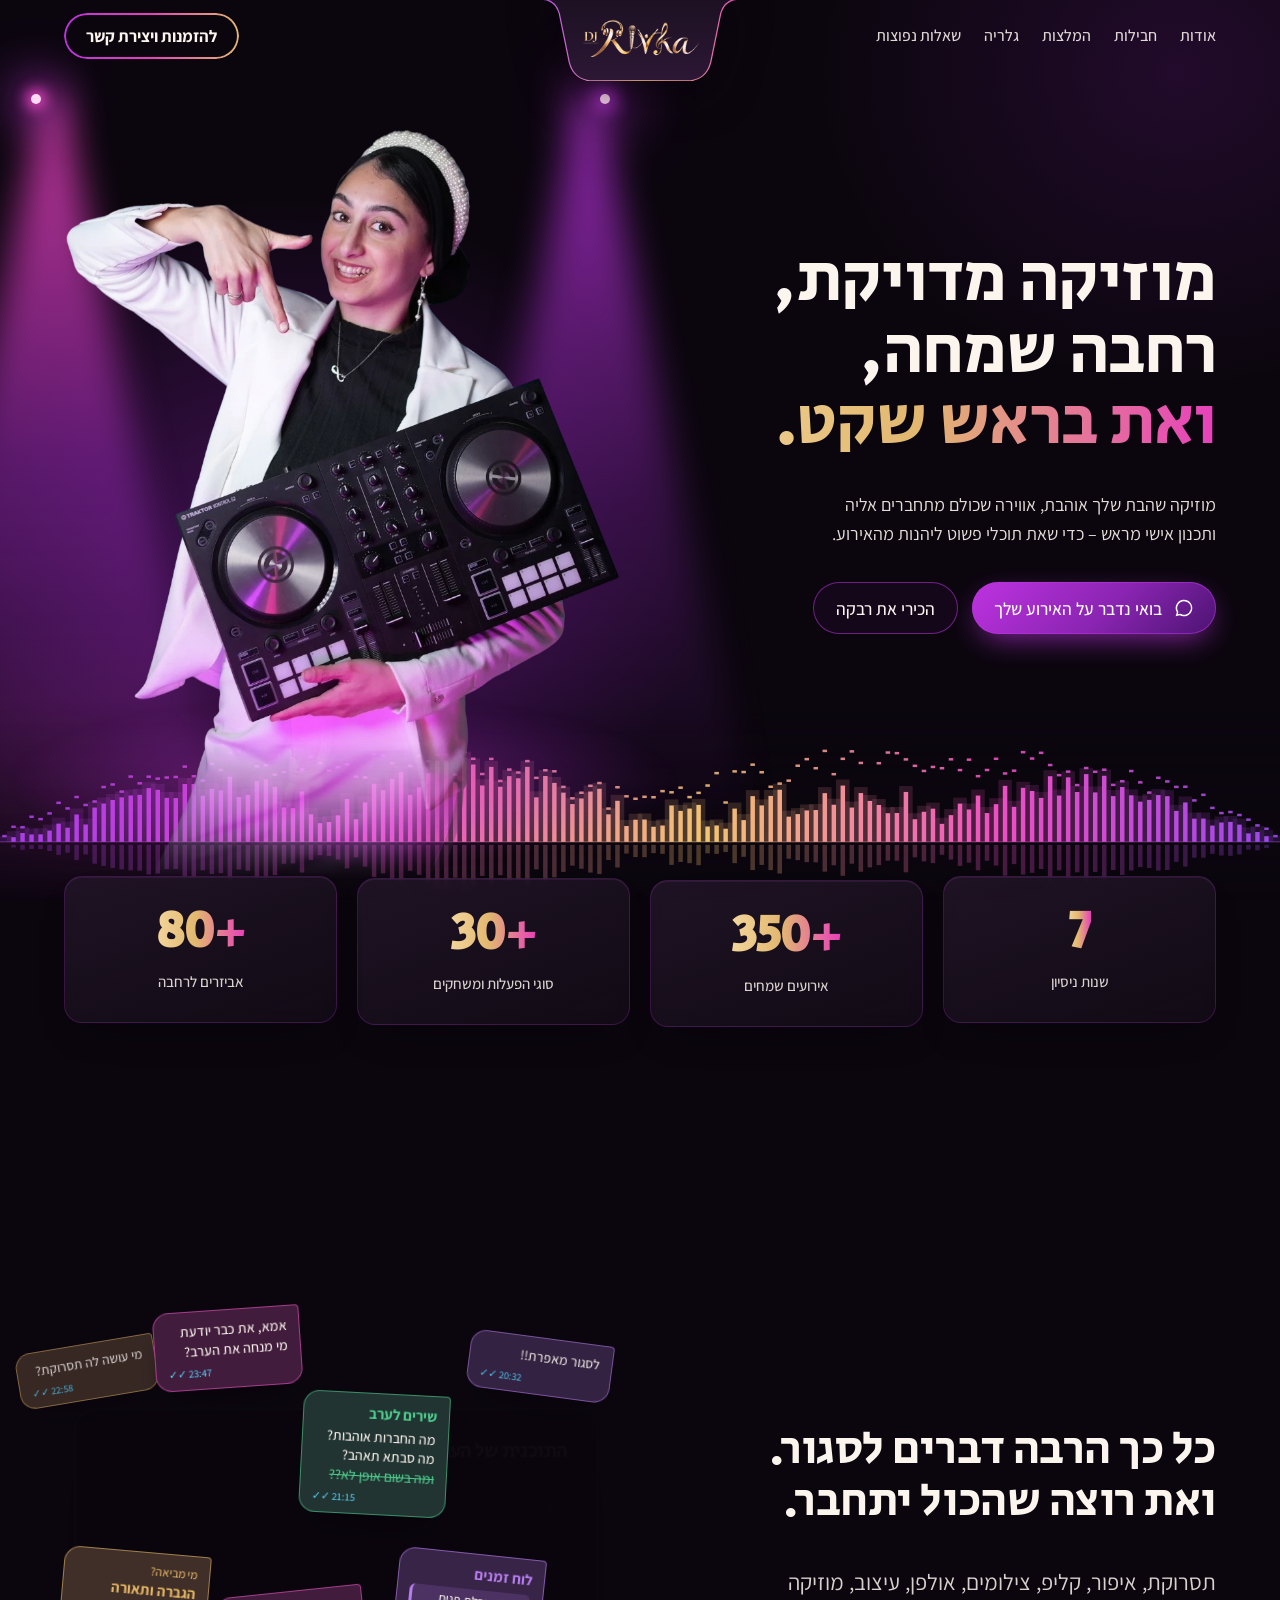
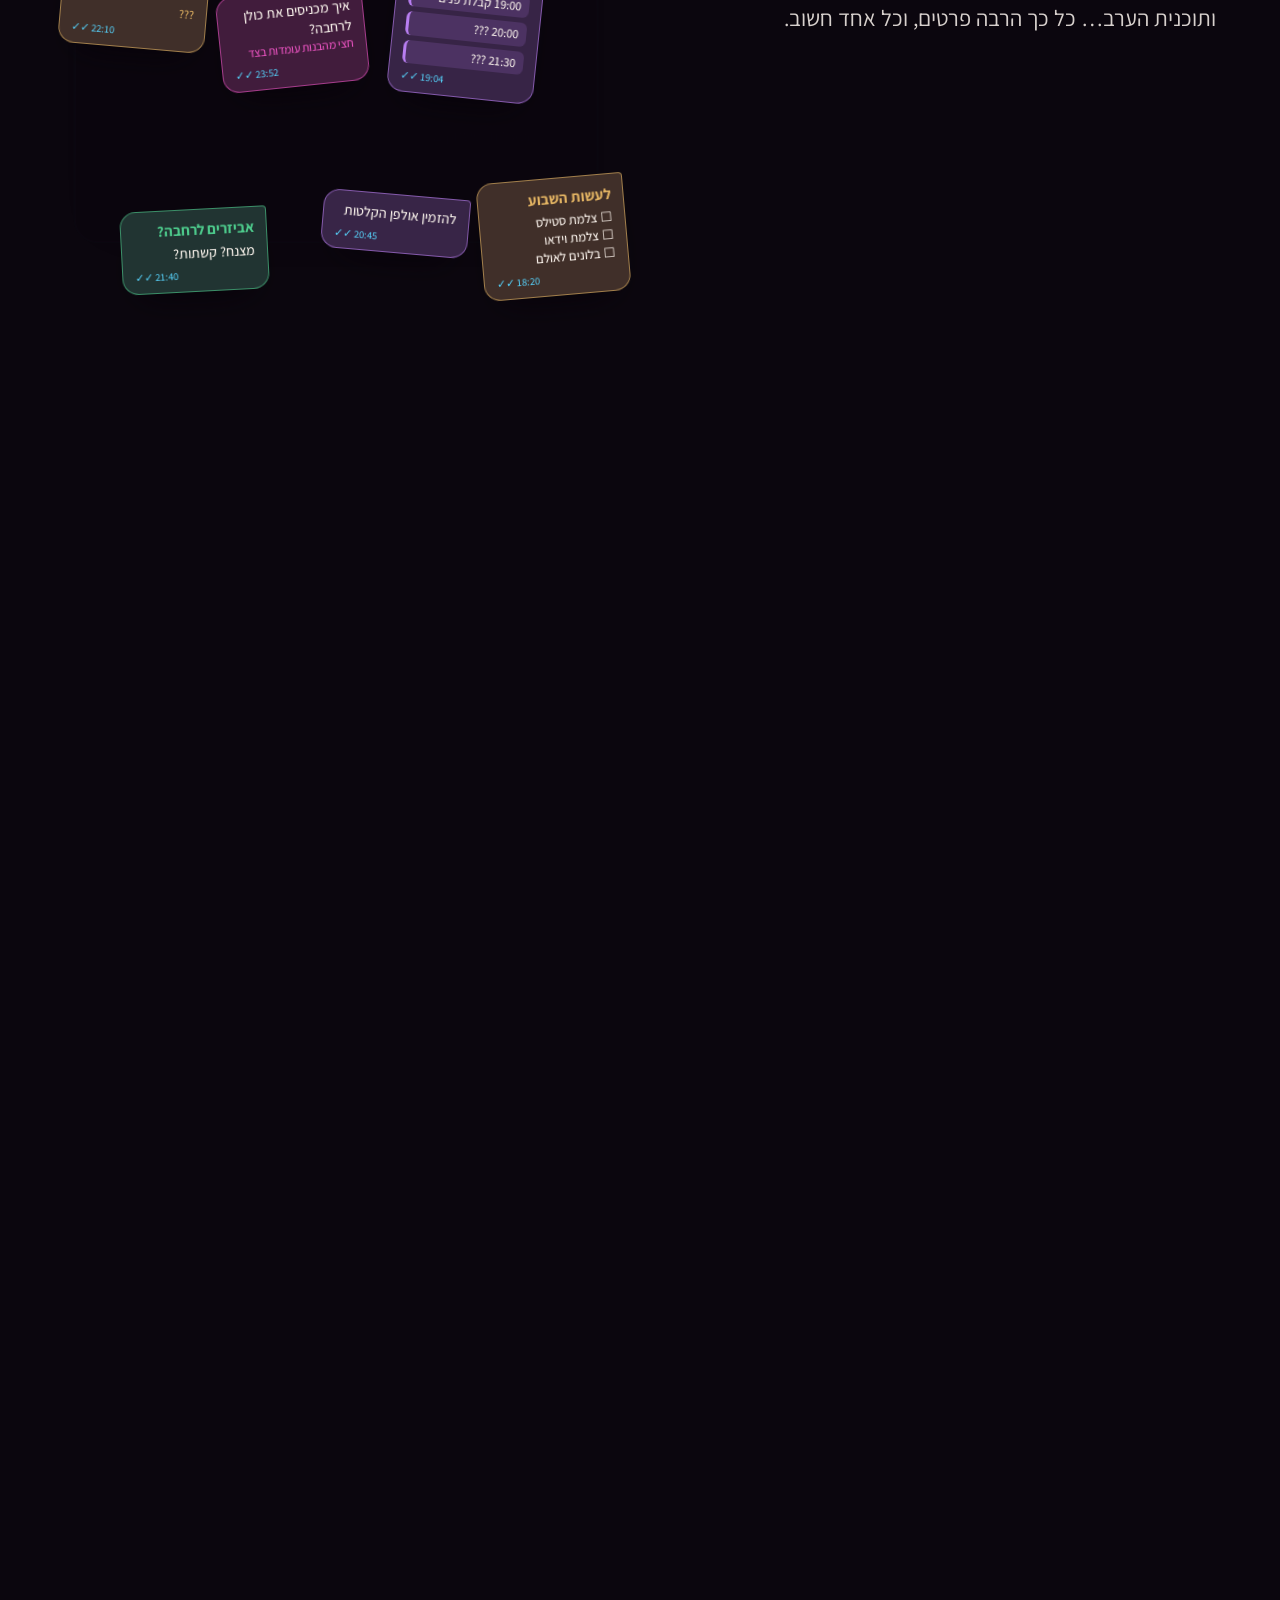
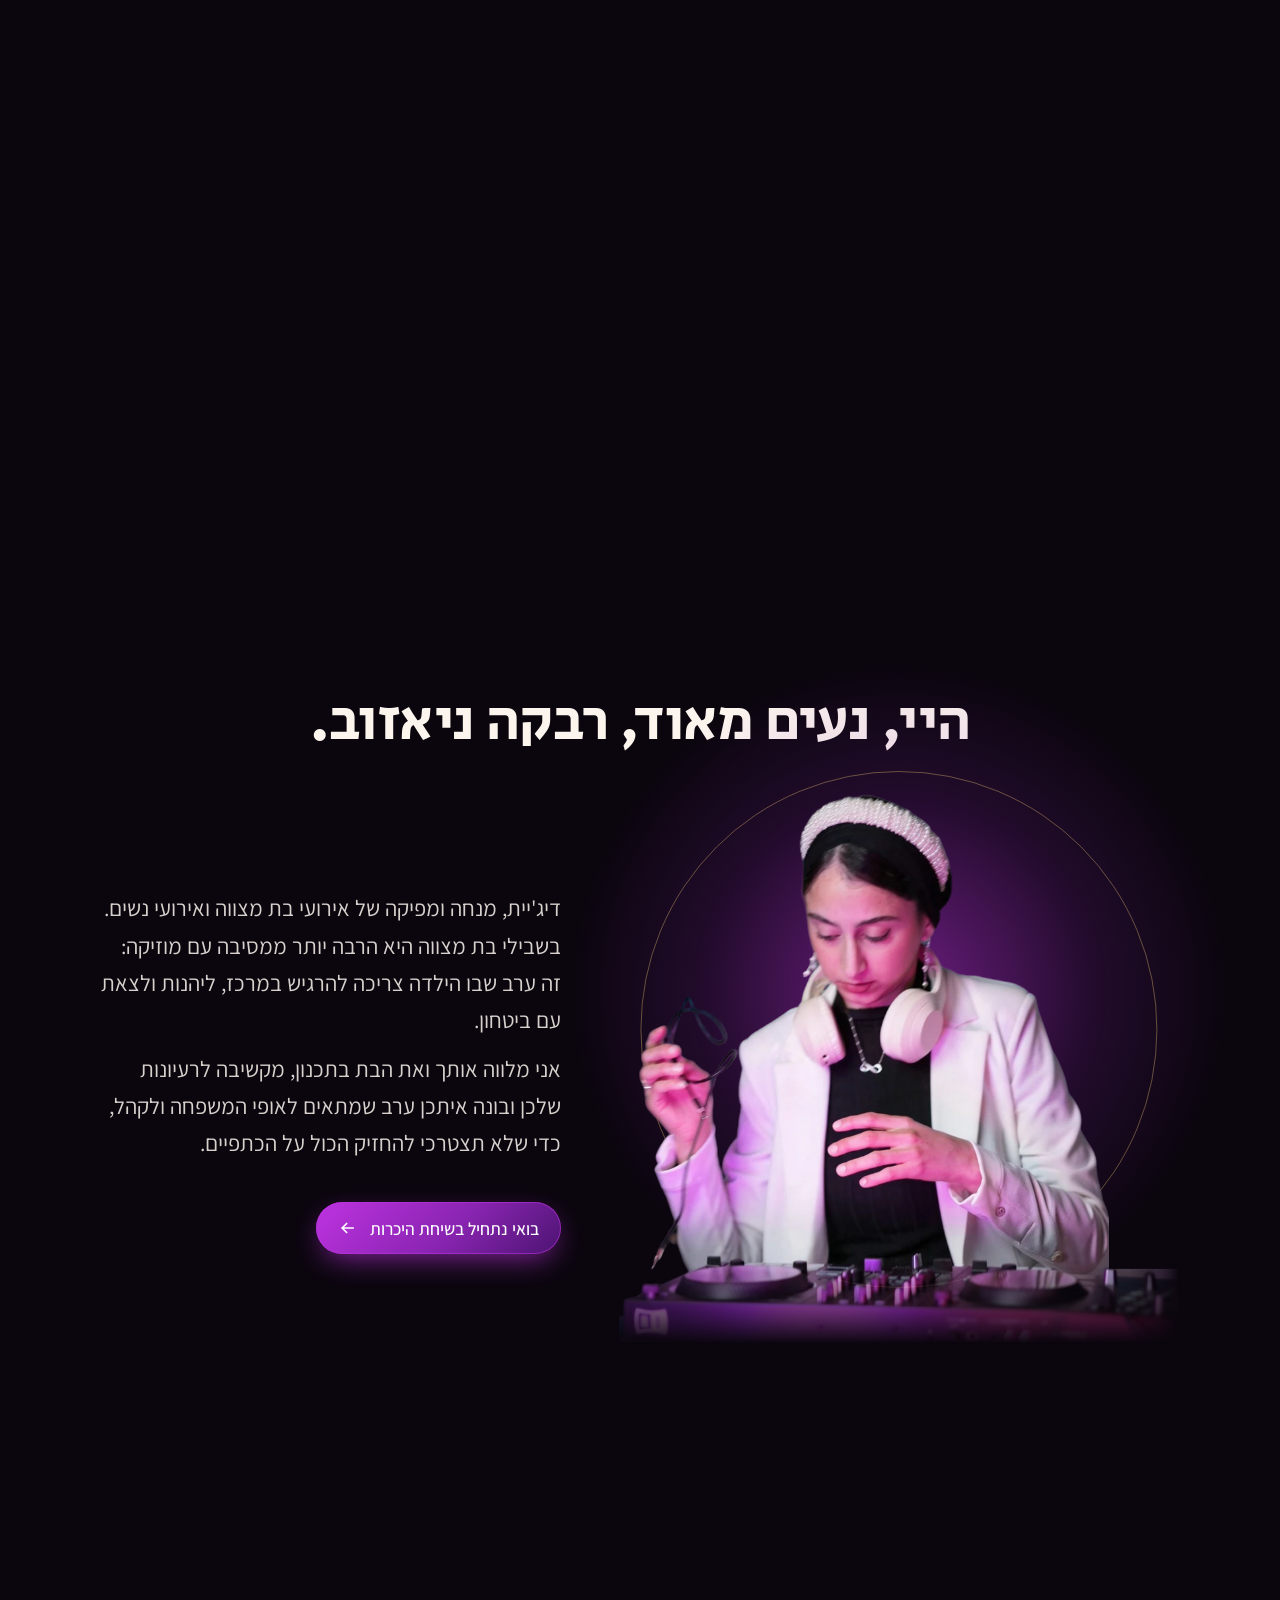
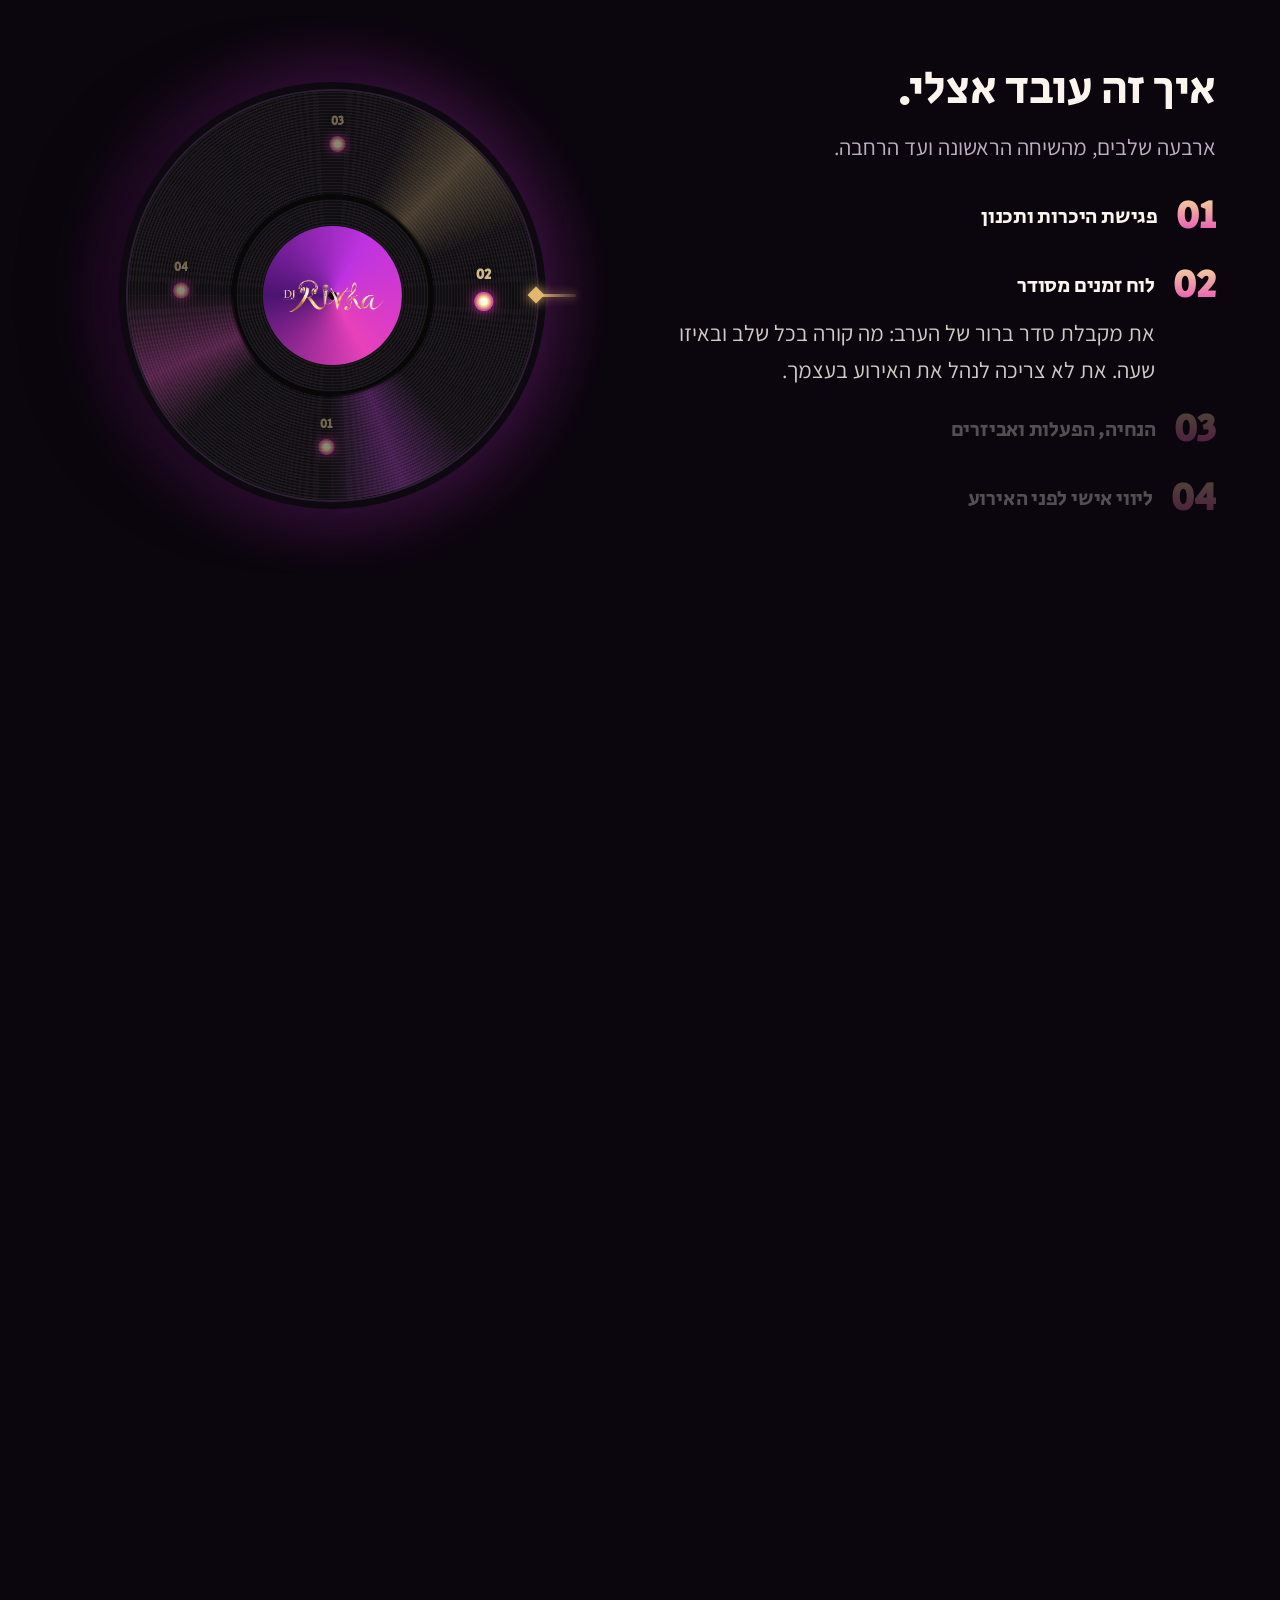
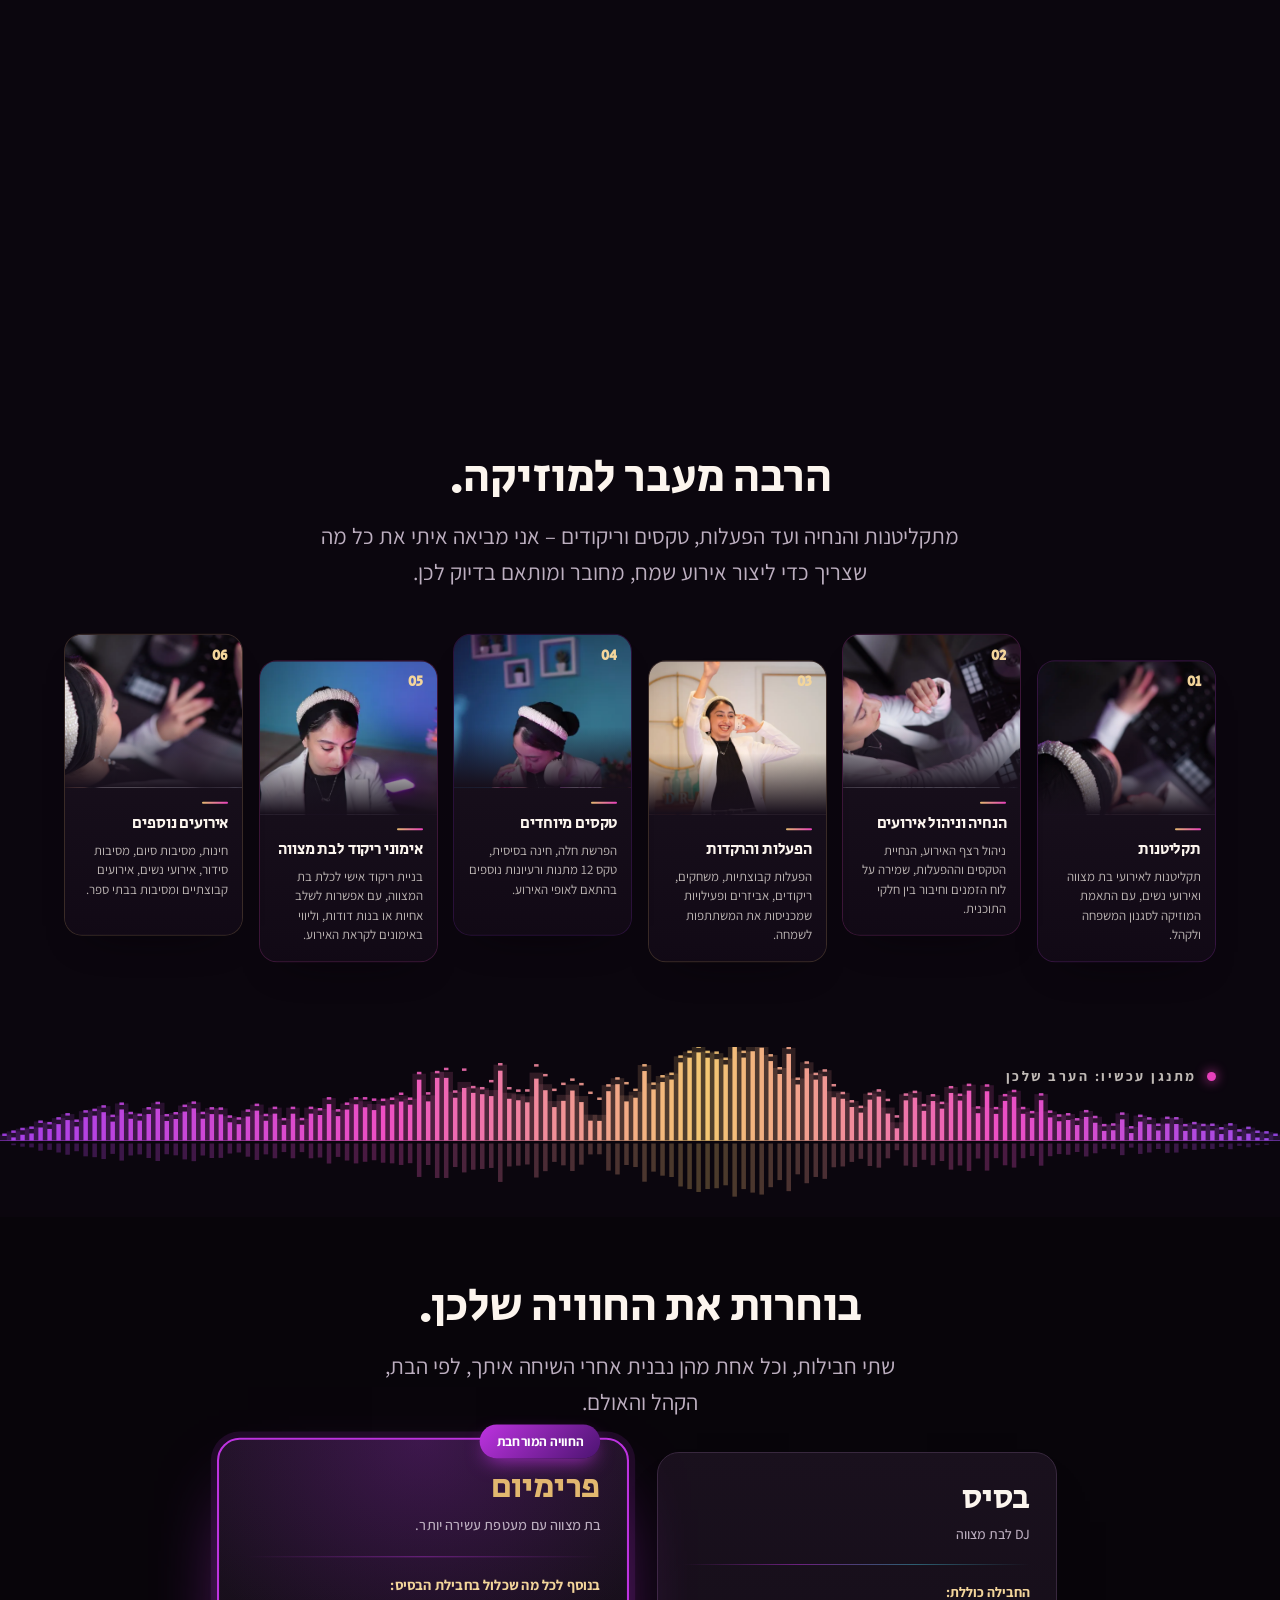
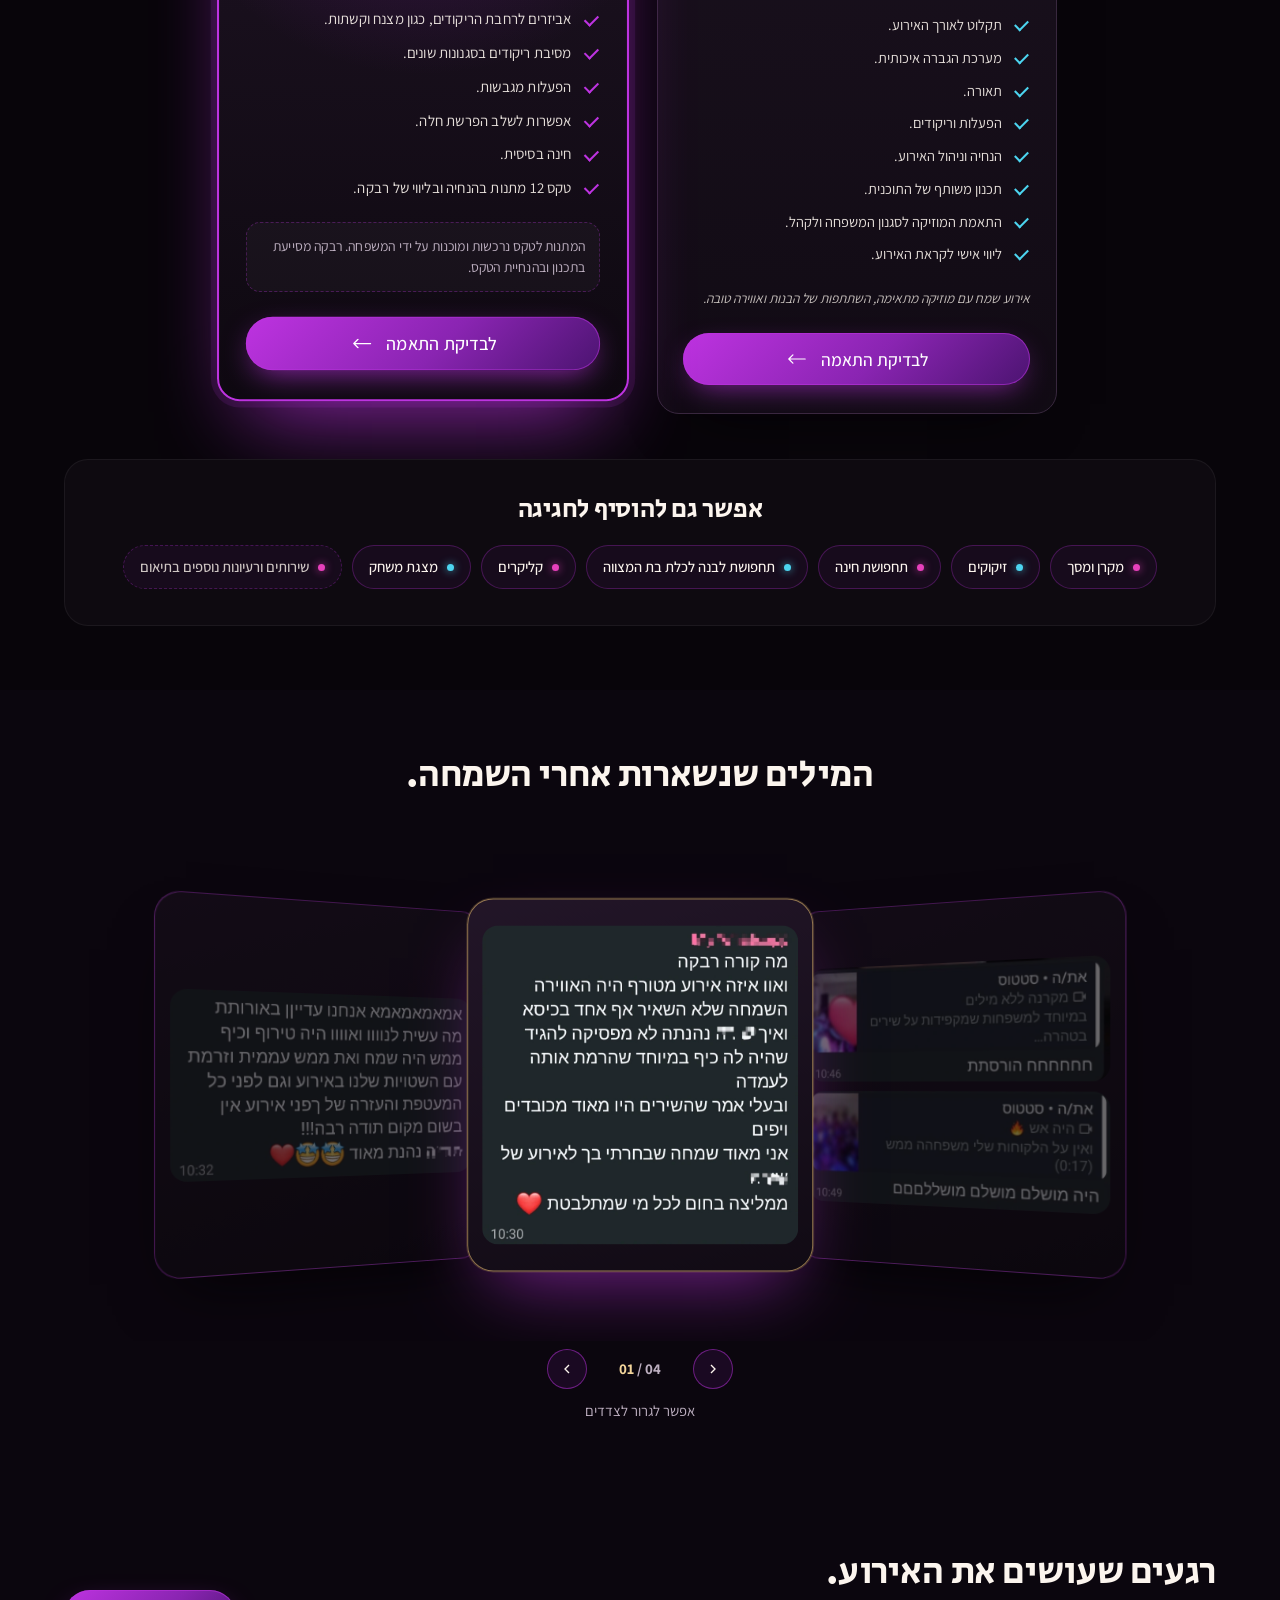
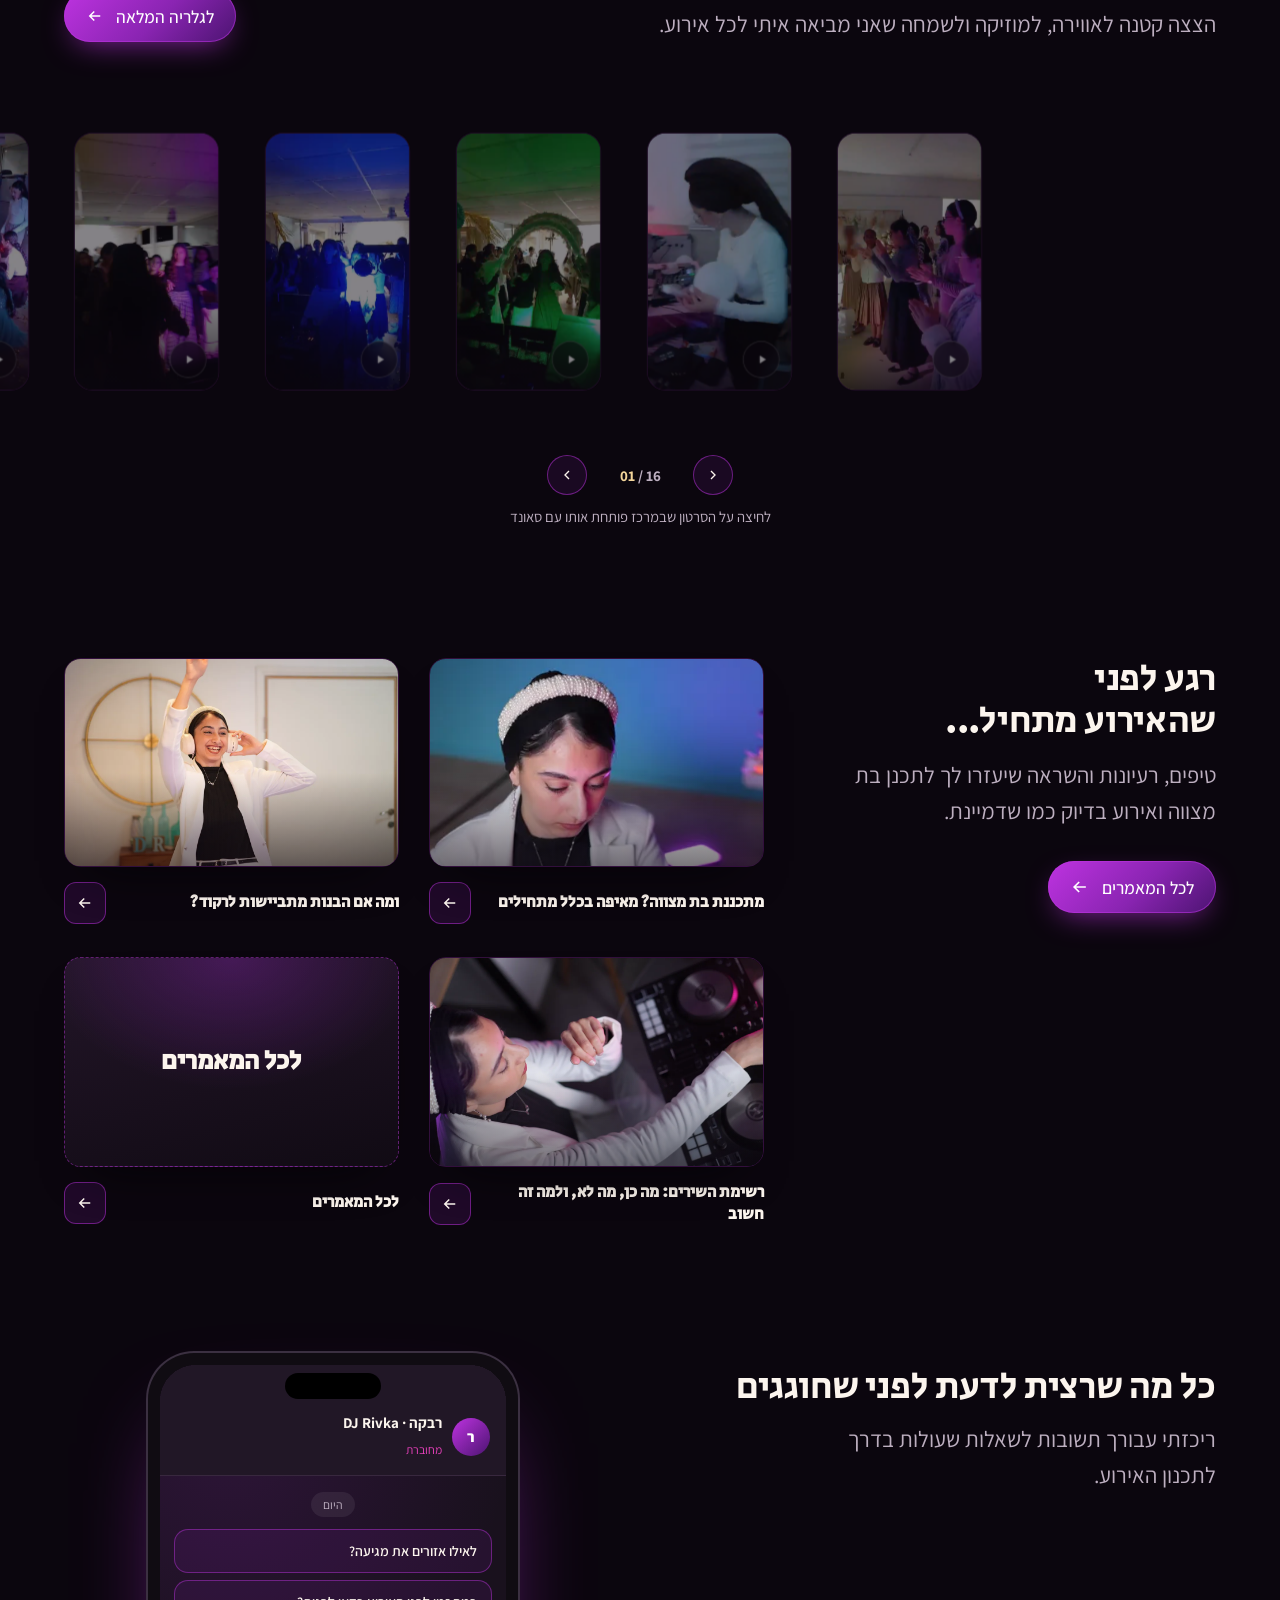
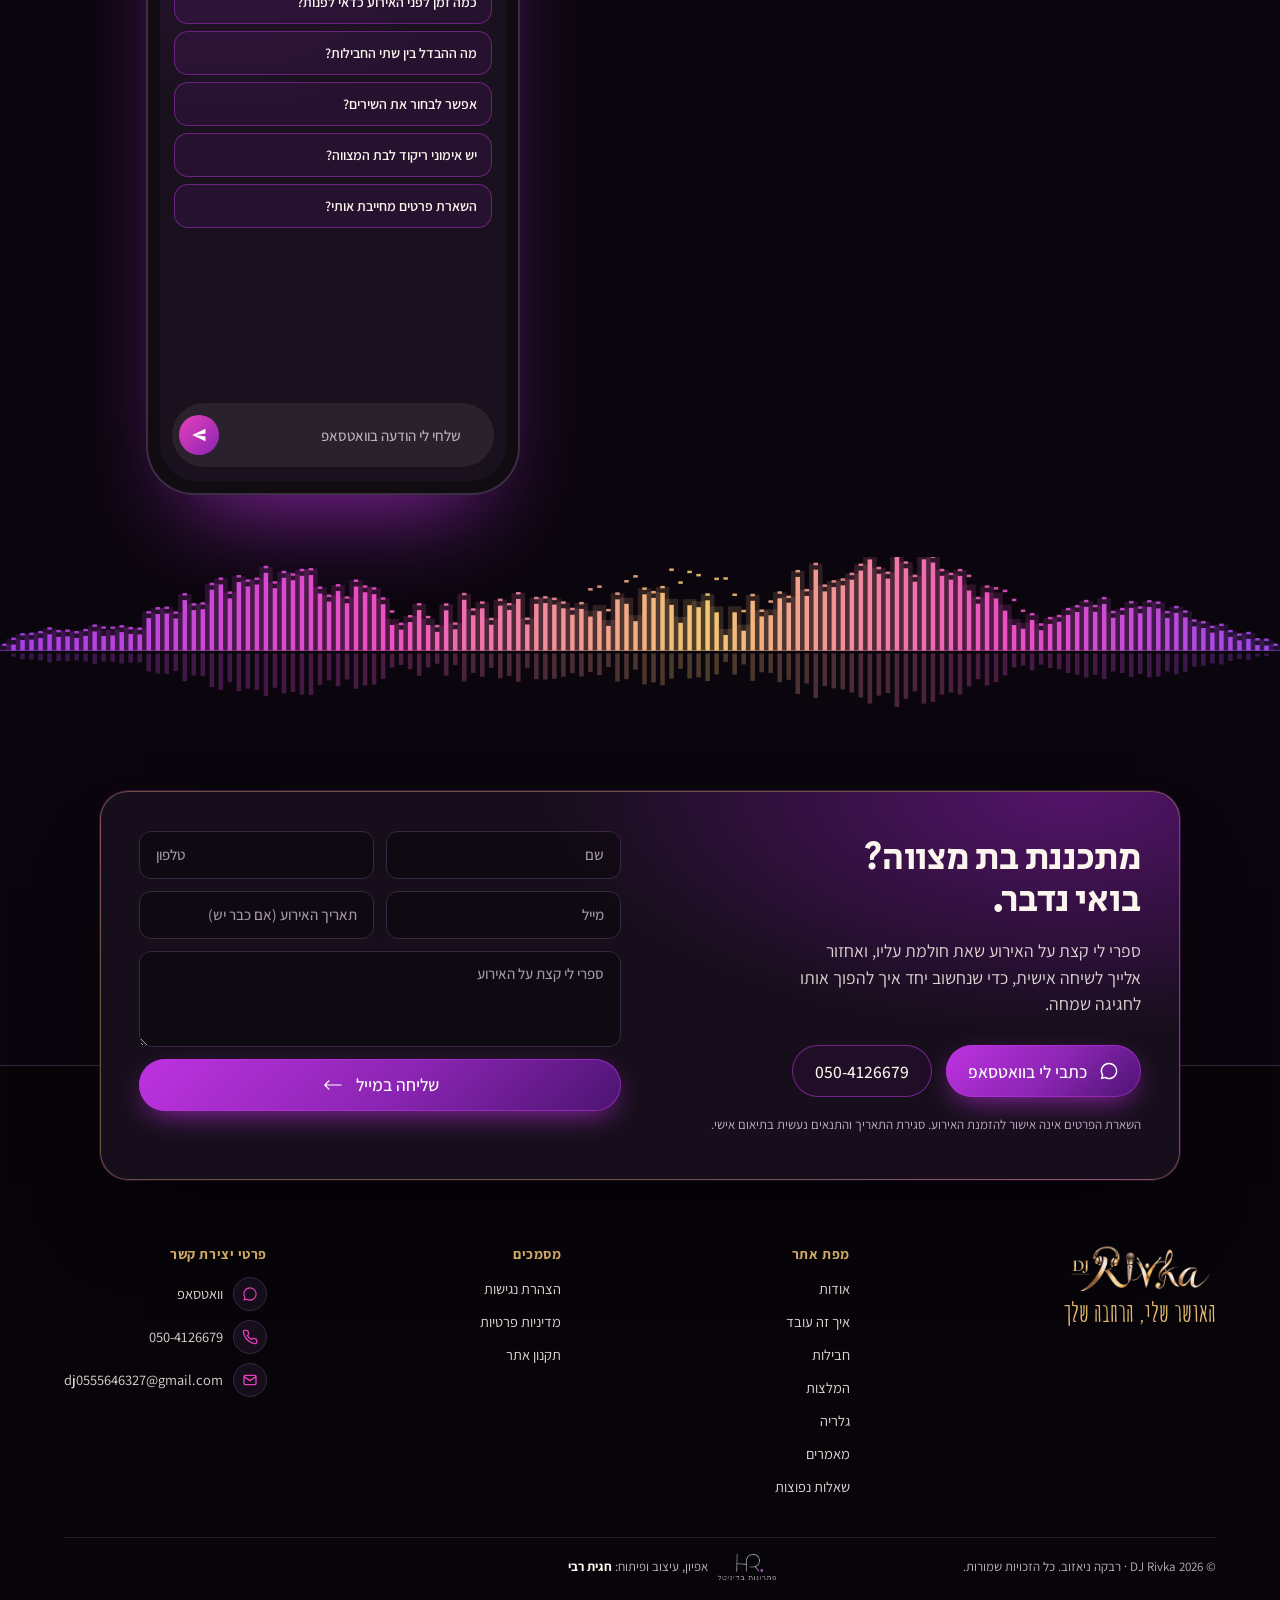
==== commit f447f7db: "FAQ heading at the top, on the same line as the rest of the site" ====
--- a/index.html
+++ b/index.html
@@ -20,10 +20,10 @@
 <meta name="theme-color" content="#0b060e">
 <script type="application/ld+json">[{"@context":"https://schema.org","@type":["LocalBusiness","EntertainmentBusiness"],"@id":"https://hagitrabi.github.io/dj-rivka/#business","name":"DJ Rivka","alternateName":"רבקה ניאזוב","description":"רבקה ניאזוב, דיג'יית, מנחה ומפעילה לבת מצווה ולאירועי נשים. תכנון אישי, לוח זמנים מסודר והנחיה שמכניסה את כולן לרחבה.","url":"https://hagitrabi.github.io/dj-rivka/","image":"https://hagitrabi.github.io/dj-rivka/public/img/dj-rivka-share.jpg","logo":"https://hagitrabi.github.io/dj-rivka/public/img/dj-rivka-logo.webp","telephone":"+972-50-412-6679","email":"dj0555646327@gmail.com","areaServed":{"@type":"Country","name":"Israel"},"priceRange":"לפי התאמה","knowsLanguage":"he"},{"@context":"https://schema.org","@type":"WebSite","name":"DJ Rivka","url":"https://hagitrabi.github.io/dj-rivka/","inLanguage":"he"},{"@context":"https://schema.org","@type":"FAQPage","mainEntity":[{"@type":"Question","name":"לאילו אזורים את מגיעה?","acceptedAnswer":{"@type":"Answer","text":"לכל הארץ, בתיאום מראש."}},{"@type":"Question","name":"כמה זמן לפני האירוע כדאי לפנות?","acceptedAnswer":{"@type":"Answer","text":"כמה שיותר מוקדם, כדי לשריין את התאריך ולהספיק לתכנן יחד בנחת."}},{"@type":"Question","name":"מה ההבדל בין שתי החבילות?","acceptedAnswer":{"@type":"Answer","text":"חבילת בת מצווה כוללת תקלוט, הגברה, תאורה, הפעלות, הנחיה, תכנון משותף וליווי אישי. חבילת הפרימיום מוסיפה אביזרים לרחבה, מסיבת ריקודים בסגנונות שונים, הפעלות מגבשות ואפשרות לשלב הפרשת חלה, חינה או טקס 12 מתנות."}},{"@type":"Question","name":"אפשר לבחור את השירים?","acceptedAnswer":{"@type":"Answer","text":"כן. בונים את המוזיקה יחד איתך ועם הבת: שירים שהחברות אוהבות, שירים שהמשפחה אוהבת, וגם שירים שלא רוצים לשמוע."}},{"@type":"Question","name":"יש אימוני ריקוד לבת המצווה?","acceptedAnswer":{"@type":"Answer","text":"כן. אני בונה ריקוד אישי לכלת בת המצווה, עם אפשרות לצרף אחיות או בנות דודות, ומלווה באימונים לקראת האירוע."}},{"@type":"Question","name":"השארת פרטים מחייבת אותי?","acceptedAnswer":{"@type":"Answer","text":"לא. השארת הפרטים אינה אישור להזמנת האירוע. סגירת התאריך והתנאים נעשית בתיאום אישי."}}]}]</script>
 <meta name="description" content="רבקה ניאזוב, דיג'יית, מנחה ומפעילה לבת מצווה ולאירועי נשים. תכנון אישי, לוח זמנים מסודר והנחיה שמכניסה את כולן לרחבה.">
-<link rel="icon" type="image/png" sizes="32x32" href="public/img/icon-32.png?v=202611181744">
-<link rel="icon" type="image/png" sizes="512x512" href="public/img/icon-512.png?v=202611181744">
-<link rel="apple-touch-icon" href="public/img/icon-180.png?v=202611181744">
-<link rel="preload" as="image" href="public/img/dj-rivka-bat-mitzvah-dj.webp?v=202611181744" fetchpriority="high">
+<link rel="icon" type="image/png" sizes="32x32" href="public/img/icon-32.png?v=202611181748">
+<link rel="icon" type="image/png" sizes="512x512" href="public/img/icon-512.png?v=202611181748">
+<link rel="apple-touch-icon" href="public/img/icon-180.png?v=202611181748">
+<link rel="preload" as="image" href="public/img/dj-rivka-bat-mitzvah-dj.webp?v=202611181748" fetchpriority="high">
 <link rel="preconnect" href="https://fonts.googleapis.com"><link rel="preconnect" href="https://fonts.gstatic.com" crossorigin>
 <link rel="stylesheet" href="https://fonts.googleapis.com/css2?family=Amatic+SC:wght@700&family=Assistant:wght@400;500;600;700&family=Secular+One&display=swap" media="print" onload="this.media='all'">
 <script>document.documentElement.classList.add("js")</script>
@@ -1335,6 +1335,9 @@
 
 /* FAQ on a computer: the heading on the right, the phone on the left, as before */
 @media (min-width:901px){.faq .fq{grid-template-columns:minmax(0,1fr) minmax(0,1fr);justify-items:stretch;align-items:center;gap:clamp(32px,6vw,110px)}.faq .fq-side{text-align:start}.faq .fq-side .lead{margin-inline:0}.faq .fq-phone-wrap{justify-self:center}}
+
+/* FAQ on a computer: same width as the other sections, so the heading sits on the site line, at the top next to the phone */
+@media (min-width:901px){.faq .wrap{width:min(var(--w-main),100% - 2 * var(--gutter))}.faq .fq{align-items:start}.faq .fq-side{padding-top:clamp(0px,1vw,16px)}}
 </style>
 </head>
 <body>
@@ -1343,7 +1346,7 @@
 <div class="loader" id="loader" role="status" aria-live="polite">
   <div class="loader-disc">
     <svg class="loader-ring" viewBox="0 0 200 200" aria-hidden="true"><defs><linearGradient id="lg" x1="0" y1="0" x2="1" y2="1"><stop offset="0" stop-color="#b84ae8"/><stop offset=".5" stop-color="#e64fb8"/><stop offset="1" stop-color="#f0c27a"/></linearGradient></defs><circle cx="100" cy="100" r="92" fill="none" stroke="hsl(284 30% 18%)" stroke-width="3"/><circle class="arc" cx="100" cy="100" r="92" fill="none" stroke="url(#lg)" stroke-width="4" stroke-linecap="round" pathLength="100" stroke-dasharray="32 68"/></svg>
-    <img src="public/img/dj-rivka-logo.webp?v=202611181744" width="1536" height="504" alt="">
+    <img src="public/img/dj-rivka-logo.webp?v=202611181748" width="1536" height="504" alt="">
   </div>
   <span class="sr">טוען את האתר של DJ רבקה</span>
 </div>
@@ -1353,7 +1356,7 @@
     <nav class="nav nav-a" aria-label="ניווט ראשי"><a href="#about">אודות</a><a href="#packages">חבילות</a><a href="#reviews">המלצות</a><a href="#gallery">גלריה</a><a href="#faq">שאלות נפוצות</a></nav>
     <a class="logo-tab" href="#main" aria-label="DJ Rivka, לראש הדף">
       <svg class="tab-shape" viewBox="0 0 260 104" preserveAspectRatio="none" aria-hidden="true"><defs><linearGradient id="tabfill" x1="0" y1="0" x2="0" y2="1"><stop offset="0" stop-color="hsl(280 34% 10%)"/><stop offset="1" stop-color="hsl(282 40% 15%)"/></linearGradient><linearGradient id="tabline" x1="0" y1="0" x2="1" y2="0"><stop offset="0" stop-color="#b84ae8"/><stop offset=".5" stop-color="#f0c27a"/><stop offset="1" stop-color="#e64fb8"/></linearGradient></defs><path d="M0 0H260C244 0 238 8 235 18L222 80C218 96 206 104 190 104H70C54 104 42 96 38 80L25 18C22 8 16 0 0 0Z" fill="url(#tabfill)"/><path d="M0 0C16 0 22 8 25 18L38 80C42 96 54 104 70 104H190C206 104 218 96 222 80L235 18C238 8 244 0 260 0" fill="none" stroke="url(#tabline)" stroke-width="1.6"/></svg>
-      <img src="public/img/dj-rivka-logo.webp?v=202611181744" width="1536" height="504" alt="DJ Rivka">
+      <img src="public/img/dj-rivka-logo.webp?v=202611181748" width="1536" height="504" alt="DJ Rivka">
     </a>
     <div class="nav-b">
       <a class="btn btn-ring js-wa" data-edit="nav-cta" data-edit-label="כפתור בתפריט" aria-label="להזמנות ויצירת קשר בוואטסאפ" href="https://wa.me/972504126679"><span class="long">להזמנות ויצירת קשר</span><span class="short">דברי איתי</span><svg class="ic" viewBox="0 0 24 24" fill="currentColor" aria-hidden="true"><path d="M12 2a10 10 0 0 0-8.6 15.1L2 22l5-1.3A10 10 0 1 0 12 2zm0 1.8a8.2 8.2 0 1 1-4.2 15.2l-.3-.2-3 .8.8-2.9-.2-.3A8.2 8.2 0 0 1 12 3.8z"/></svg></a></div>
@@ -1397,7 +1400,7 @@
       <span class="lamp l1" aria-hidden="true"></span><span class="lamp l2" aria-hidden="true"></span>
       <span class="spot s1" aria-hidden="true"></span><span class="spot s2" aria-hidden="true"></span>
       <span class="pool" aria-hidden="true"></span>
-      <img data-edit="hero-photo" data-edit-label="תמונת הירו" src="public/img/dj-rivka-bat-mitzvah-dj.webp?v=202611181744" width="855" height="1160" alt="רבקה ניאזוב מחייכת, מחזיקה קונטרולר די ג'יי ומצביעה עליו" fetchpriority="high">
+      <img data-edit="hero-photo" data-edit-label="תמונת הירו" src="public/img/dj-rivka-bat-mitzvah-dj.webp?v=202611181748" width="855" height="1160" alt="רבקה ניאזוב מחייכת, מחזיקה קונטרולר די ג'יי ומצביעה עליו" fetchpriority="high">
     </div>
   </div>
 </section>
@@ -1463,7 +1466,7 @@
         <p data-edit="about-text" data-name="טקסט אודות">דיג'יית, מנחה ומפיקה של אירועי בת מצווה ואירועי נשים. בשבילי בת מצווה היא הרבה יותר ממסיבה עם מוזיקה: זה ערב שבו הילדה צריכה להרגיש במרכז, ליהנות ולצאת עם ביטחון.</p>
         <p data-edit="about-text2" data-name="טקסט אודות 2">אני מלווה אותך ואת הבת בתכנון, מקשיבה לרעיונות שלכן ובונה איתכן ערב שמתאים לאופי המשפחה ולקהל, כדי שלא תצטרכי להחזיק הכול על הכתפיים.</p>
       </div>
-      <div class="me"><img data-edit="about-photo" data-name="תמונת אודות" src="public/img/rivka-niazov-dj-controller.webp?v=202611181744" width="848" height="842" alt="רבקה ניאזוב בעמדת הדיג׳יי, מחזיקה כבל ואוזניות על הצוואר" loading="lazy"></div>
+      <div class="me"><img data-edit="about-photo" data-name="תמונת אודות" src="public/img/rivka-niazov-dj-controller.webp?v=202611181748" width="848" height="842" alt="רבקה ניאזוב בעמדת הדיג׳יי, מחזיקה כבל ואוזניות על הצוואר" loading="lazy"></div>
       <div class="side"><a class="btn btn-main js-wa" data-edit="about-cta" data-name="כפתור אודות" href="https://wa.me/972504126679"><span data-edit-text>בואי נתחיל בשיחת היכרות</span><svg class="ico" viewBox="0 0 24 24" fill="none" stroke="currentColor" stroke-width="2" aria-hidden="true"><path d="M19 12H5m6-6-6 6 6 6"/></svg></a></div>
     </div>
   </div>
@@ -1486,7 +1489,7 @@
       </div>
       <div class="disc" id="disc" aria-hidden="true">
         <div class="vinyl" id="vinyl">
-          <div class="vinyl-label"><img src="public/img/dj-rivka-logo.webp?v=202611181744" width="1536" height="504" alt=""></div>
+          <div class="vinyl-label"><img src="public/img/dj-rivka-logo.webp?v=202611181748" width="1536" height="504" alt=""></div>
           <span class="hot"><b>01</b></span><span class="hot"><b>02</b></span><span class="hot"><b>03</b></span><span class="hot"><b>04</b></span>
         </div>
         <div class="shine"></div>
@@ -1505,12 +1508,12 @@
     </div>
     <div class="svc-track" id="svc-track"><div class="svc-pin" id="svc-pin">
     <div class="stack">
-      <article class="tall "><div class="top"><span class="no">01</span><img data-edit="svc-1-img" data-name="שירות 1, תמונה" src="public/img/dj-rivka-pearl-headband-mixer.webp?v=202611181744" alt="" loading="lazy"></div><div class="txt"><h3 data-edit="svc-1" data-name="שירות 1">תקליטנות</h3><p data-edit="svc-1-t" data-name="שירות 1, הסבר">תקליטנות לאירועי בת מצווה ואירועי נשים, עם התאמת המוזיקה לסגנון המשפחה ולקהל.</p></div></article>
-      <article class="tall t-pink"><div class="top"><span class="no">02</span><img data-edit="svc-2-img" data-name="שירות 2, תמונה" src="public/img/dj-rivka-mixing-from-above.webp?v=202611181744" alt="" loading="lazy"></div><div class="txt"><h3 data-edit="svc-2" data-name="שירות 2">הנחיה וניהול אירועים</h3><p data-edit="svc-2-t" data-name="שירות 2, הסבר">ניהול רצף האירוע, הנחיית הטקסים וההפעלות, שמירה על לוח הזמנים וחיבור בין חלקי התוכנית.</p></div></article>
-      <article class="tall t-gold"><div class="top"><span class="no">03</span><img data-edit="svc-3-img" data-name="שירות 3, תמונה" src="public/img/dj-rivka-dancing-with-headphones.webp?v=202611181744" alt="" loading="lazy"></div><div class="txt"><h3 data-edit="svc-3" data-name="שירות 3">הפעלות והרקדות</h3><p data-edit="svc-3-t" data-name="שירות 3, הסבר">הפעלות קבוצתיות, משחקים, ריקודים, אביזרים ופעילויות שמכניסות את המשתתפות לשמחה.</p></div></article>
-      <article class="tall t-deep"><div class="top"><span class="no">04</span><img data-edit="svc-4-img" data-name="שירות 4, תמונה" src="public/img/dj-rivka-headphones-and-flowers.webp?v=202611181744" alt="" loading="lazy"></div><div class="txt"><h3 data-edit="svc-4" data-name="שירות 4">טקסים מיוחדים</h3><p data-edit="svc-4-t" data-name="שירות 4, הסבר">הפרשת חלה, חינה בסיסית, טקס 12 מתנות ורעיונות נוספים בהתאם לאופי האירוע.</p></div></article>
-      <article class="tall t-pink"><div class="top"><span class="no">05</span><img data-edit="svc-5-img" data-name="שירות 5, תמונה" src="public/img/dj-rivka-at-the-mixer.webp?v=202611181744" alt="" loading="lazy"></div><div class="txt"><h3 data-edit="svc-5" data-name="שירות 5">אימוני ריקוד לבת מצווה</h3><p data-edit="svc-5-t" data-name="שירות 5, הסבר">בניית ריקוד אישי לכלת בת המצווה, עם אפשרות לשלב אחיות או בנות דודות, וליווי באימונים לקראת האירוע.</p></div></article>
-      <article class="tall t-gold"><div class="top"><span class="no">06</span><img data-edit="svc-6-img" data-name="שירות 6, תמונה" src="public/img/dj-rivka-close-up-at-the-mixer.webp?v=202611181744" alt="" loading="lazy"></div><div class="txt"><h3 data-edit="svc-6" data-name="שירות 6">אירועים נוספים</h3><p data-edit="svc-6-t" data-name="שירות 6, הסבר">חינות, מסיבות סיום, מסיבות סידור, אירועי נשים, אירועים קבוצתיים ומסיבות בבתי ספר.</p></div></article>
+      <article class="tall "><div class="top"><span class="no">01</span><img data-edit="svc-1-img" data-name="שירות 1, תמונה" src="public/img/dj-rivka-pearl-headband-mixer.webp?v=202611181748" alt="" loading="lazy"></div><div class="txt"><h3 data-edit="svc-1" data-name="שירות 1">תקליטנות</h3><p data-edit="svc-1-t" data-name="שירות 1, הסבר">תקליטנות לאירועי בת מצווה ואירועי נשים, עם התאמת המוזיקה לסגנון המשפחה ולקהל.</p></div></article>
+      <article class="tall t-pink"><div class="top"><span class="no">02</span><img data-edit="svc-2-img" data-name="שירות 2, תמונה" src="public/img/dj-rivka-mixing-from-above.webp?v=202611181748" alt="" loading="lazy"></div><div class="txt"><h3 data-edit="svc-2" data-name="שירות 2">הנחיה וניהול אירועים</h3><p data-edit="svc-2-t" data-name="שירות 2, הסבר">ניהול רצף האירוע, הנחיית הטקסים וההפעלות, שמירה על לוח הזמנים וחיבור בין חלקי התוכנית.</p></div></article>
+      <article class="tall t-gold"><div class="top"><span class="no">03</span><img data-edit="svc-3-img" data-name="שירות 3, תמונה" src="public/img/dj-rivka-dancing-with-headphones.webp?v=202611181748" alt="" loading="lazy"></div><div class="txt"><h3 data-edit="svc-3" data-name="שירות 3">הפעלות והרקדות</h3><p data-edit="svc-3-t" data-name="שירות 3, הסבר">הפעלות קבוצתיות, משחקים, ריקודים, אביזרים ופעילויות שמכניסות את המשתתפות לשמחה.</p></div></article>
+      <article class="tall t-deep"><div class="top"><span class="no">04</span><img data-edit="svc-4-img" data-name="שירות 4, תמונה" src="public/img/dj-rivka-headphones-and-flowers.webp?v=202611181748" alt="" loading="lazy"></div><div class="txt"><h3 data-edit="svc-4" data-name="שירות 4">טקסים מיוחדים</h3><p data-edit="svc-4-t" data-name="שירות 4, הסבר">הפרשת חלה, חינה בסיסית, טקס 12 מתנות ורעיונות נוספים בהתאם לאופי האירוע.</p></div></article>
+      <article class="tall t-pink"><div class="top"><span class="no">05</span><img data-edit="svc-5-img" data-name="שירות 5, תמונה" src="public/img/dj-rivka-at-the-mixer.webp?v=202611181748" alt="" loading="lazy"></div><div class="txt"><h3 data-edit="svc-5" data-name="שירות 5">אימוני ריקוד לבת מצווה</h3><p data-edit="svc-5-t" data-name="שירות 5, הסבר">בניית ריקוד אישי לכלת בת המצווה, עם אפשרות לשלב אחיות או בנות דודות, וליווי באימונים לקראת האירוע.</p></div></article>
+      <article class="tall t-gold"><div class="top"><span class="no">06</span><img data-edit="svc-6-img" data-name="שירות 6, תמונה" src="public/img/dj-rivka-close-up-at-the-mixer.webp?v=202611181748" alt="" loading="lazy"></div><div class="txt"><h3 data-edit="svc-6" data-name="שירות 6">אירועים נוספים</h3><p data-edit="svc-6-t" data-name="שירות 6, הסבר">חינות, מסיבות סיום, מסיבות סידור, אירועי נשים, אירועים קבוצתיים ומסיבות בבתי ספר.</p></div></article>
     </div>
     <div class="svc-nav" aria-hidden="true"><span class="svc-dots" id="svc-dots"></span></div>
     <p class="swipe" aria-hidden="true">החליקי לצד לעוד שירותים</p>
@@ -1587,10 +1590,10 @@
   </div>
   <div class="ring-wrap" id="ring-wrap" tabindex="0" role="region" aria-roledescription="קרוסלה" aria-label="הודעות וואטסאפ מאימהות. אפשר להחליף בחיצים">
     <div class="ring-stage" id="ring">
-      <figure class="wa" data-edit="rev-wa-1" data-name="המלצה 1"><img src="public/img/reviews/bat-mitzvah-review-1.webp?v=202611181744" width="800" height="810" alt="הודעת וואטסאפ: מה קורה רבקה, ואוו איזה אירוע מטורף היה, האווירה השמחה שלא השאיר אף אחד בכיסא, והיא נהנתה ולא מפסיקה להגיד שהיה לה כיף במיוחד שהרמת אותה לעמדה. ובעלי אמר שהשירים היו מאוד מכובדים ויפים. אני מאוד שמחה שבחרתי בך לאירוע. ממליצה בחום לכל מי שמתלבטת."></figure>
-      <figure class="wa" data-edit="rev-wa-2" data-name="המלצה 2"><img src="public/img/reviews/bat-mitzvah-review-2.webp?v=202611181744" width="801" height="472" alt="הודעת וואטסאפ: אנחנו עדיין באורות, מה עשית לנו, היה טירוף וכיף, ממש היה שמח ואת ממש עממית וזרמת עם השטויות שלנו באירוע, וגם לפני כל המעטפת והעזרה של לפני אירוע אין בשום מקום. תודה רבה! היא נהנתה מאוד."></figure>
-      <figure class="wa" data-edit="rev-wa-3" data-name="המלצה 3"><img src="public/img/reviews/bat-mitzvah-review-3.webp?v=202611181744" width="766" height="248" alt="הודעת וואטסאפ: רבקה יקרה, תודה על אירוע שמח מהנה ועם הרבה קצב ואנרגיות מדהימות. נהננו מאוד, אין עלייך. תודה רבה."></figure>
-      <figure class="wa" data-edit="rev-wa-4" data-name="המלצה 4"><img src="public/img/reviews/bat-mitzvah-review-4a.webp?v=202611181744" width="763" height="291" alt="תגובה לסטטוס: הורסתת"><img src="public/img/reviews/bat-mitzvah-review-4b.webp?v=202611181744" width="750" height="281" alt="תגובה לסטטוס: היה מושלם מושלם"></figure>
+      <figure class="wa" data-edit="rev-wa-1" data-name="המלצה 1"><img src="public/img/reviews/bat-mitzvah-review-1.webp?v=202611181748" width="800" height="810" alt="הודעת וואטסאפ: מה קורה רבקה, ואוו איזה אירוע מטורף היה, האווירה השמחה שלא השאיר אף אחד בכיסא, והיא נהנתה ולא מפסיקה להגיד שהיה לה כיף במיוחד שהרמת אותה לעמדה. ובעלי אמר שהשירים היו מאוד מכובדים ויפים. אני מאוד שמחה שבחרתי בך לאירוע. ממליצה בחום לכל מי שמתלבטת."></figure>
+      <figure class="wa" data-edit="rev-wa-2" data-name="המלצה 2"><img src="public/img/reviews/bat-mitzvah-review-2.webp?v=202611181748" width="801" height="472" alt="הודעת וואטסאפ: אנחנו עדיין באורות, מה עשית לנו, היה טירוף וכיף, ממש היה שמח ואת ממש עממית וזרמת עם השטויות שלנו באירוע, וגם לפני כל המעטפת והעזרה של לפני אירוע אין בשום מקום. תודה רבה! היא נהנתה מאוד."></figure>
+      <figure class="wa" data-edit="rev-wa-3" data-name="המלצה 3"><img src="public/img/reviews/bat-mitzvah-review-3.webp?v=202611181748" width="766" height="248" alt="הודעת וואטסאפ: רבקה יקרה, תודה על אירוע שמח מהנה ועם הרבה קצב ואנרגיות מדהימות. נהננו מאוד, אין עלייך. תודה רבה."></figure>
+      <figure class="wa" data-edit="rev-wa-4" data-name="המלצה 4"><img src="public/img/reviews/bat-mitzvah-review-4a.webp?v=202611181748" width="763" height="291" alt="תגובה לסטטוס: הורסתת"><img src="public/img/reviews/bat-mitzvah-review-4b.webp?v=202611181748" width="750" height="281" alt="תגובה לסטטוס: היה מושלם מושלם"></figure>
     </div>
   </div>
   <div class="ring-bar">
@@ -1606,7 +1609,7 @@
   <div class="wrap head">
     <div><h2 class="h2" id="gallery-title" data-edit="gal-title" data-edit-label="כותרת גלריה">רגעים שעושים את האירוע.</h2>
       <p class="lead" style="margin-top:12px" data-edit="gal-lead" data-edit-label="משפט גלריה">הצצה קטנה לאווירה, למוזיקה ולשמחה שאני מביאה איתי לכל אירוע.</p></div>
-    <a class="btn btn-ghost" href="gallery.html?v=202611181744" data-edit="gal-all" data-name="כפתור לגלריה המלאה"><span data-edit-text>לגלריה המלאה</span><svg class="ico" viewBox="0 0 24 24" fill="none" stroke="currentColor" stroke-width="2" aria-hidden="true"><path d="M19 12H5m6-6-6 6 6 6"/></svg></a>
+    <a class="btn btn-ghost" href="gallery.html?v=202611181748" data-edit="gal-all" data-name="כפתור לגלריה המלאה"><span data-edit-text>לגלריה המלאה</span><svg class="ico" viewBox="0 0 24 24" fill="none" stroke="currentColor" stroke-width="2" aria-hidden="true"><path d="M19 12H5m6-6-6 6 6 6"/></svg></a>
   </div>
   <div class="wrap">
     <div class="reels" id="reels" tabindex="0" role="region" aria-label="סרטונים מאירועים, אפשר לגלול לצדדים"></div>
@@ -1626,13 +1629,13 @@
     <div class="arts-head">
       <h2 id="articles-title" data-edit="art-title" data-name="כותרת מאמרים">רגע לפני שהאירוע מתחיל...</h2>
       <p class="lead" data-edit="art-lead" data-name="משפט מאמרים">טיפים, רעיונות והשראה שיעזרו לך לתכנן בת מצווה ואירוע בדיוק כמו שדמיינת.</p>
-      <a class="btn btn-ghost" href="articles.html?v=202611181744" data-edit="art-all" data-name="כפתור לכל המאמרים"><span data-edit-text>לכל המאמרים</span><svg viewBox="0 0 24 24" fill="none" stroke="currentColor" stroke-width="2" aria-hidden="true"><path d="M19 12H5m6-6-6 6 6 6"/></svg></a>
+      <a class="btn btn-ghost" href="articles.html?v=202611181748" data-edit="art-all" data-name="כפתור לכל המאמרים"><span data-edit-text>לכל המאמרים</span><svg viewBox="0 0 24 24" fill="none" stroke="currentColor" stroke-width="2" aria-hidden="true"><path d="M19 12H5m6-6-6 6 6 6"/></svg></a>
     </div>
     <div class="arts-cards">
-      <a class="acard" href="article-planning-a-bat-mitzvah.html?v=202611181744"><span class="pic"><img src="public/img/dj-rivka-at-the-mixer.webp?v=202611181744" alt="" loading="lazy"></span><span class="row"><span class="t" role="heading" aria-level="3" data-edit="art-1" data-name="מאמר 1">מתכננת בת מצווה? מאיפה בכלל מתחילים</span><span class="ar" aria-hidden="true"><svg viewBox="0 0 24 24" fill="none" stroke="currentColor" stroke-width="2"><path d="M19 12H5m6-6-6 6 6 6"/></svg></span></span></a>
-      <a class="acard" href="article-when-girls-are-shy-to-dance.html?v=202611181744"><span class="pic"><img src="public/img/dj-rivka-dancing-with-headphones.webp?v=202611181744" alt="" loading="lazy"></span><span class="row"><span class="t" role="heading" aria-level="3" data-edit="art-2" data-name="מאמר 2">ומה אם הבנות מתביישות לרקוד?</span><span class="ar" aria-hidden="true"><svg viewBox="0 0 24 24" fill="none" stroke="currentColor" stroke-width="2"><path d="M19 12H5m6-6-6 6 6 6"/></svg></span></span></a>
-      <a class="acard" href="article-bat-mitzvah-song-list.html?v=202611181744"><span class="pic"><img src="public/img/dj-rivka-mixing-from-above.webp?v=202611181744" alt="" loading="lazy"></span><span class="row"><span class="t" role="heading" aria-level="3" data-edit="art-3" data-name="מאמר 3">רשימת השירים: מה כן, מה לא, ולמה זה חשוב</span><span class="ar" aria-hidden="true"><svg viewBox="0 0 24 24" fill="none" stroke="currentColor" stroke-width="2"><path d="M19 12H5m6-6-6 6 6 6"/></svg></span></span></a>
-      <a class="acard all" href="articles.html?v=202611181744"><span class="pic"><b>לכל המאמרים</b></span><span class="row"><span class="t">לכל המאמרים</span><span class="ar" aria-hidden="true"><svg viewBox="0 0 24 24" fill="none" stroke="currentColor" stroke-width="2"><path d="M19 12H5m6-6-6 6 6 6"/></svg></span></span></a>
+      <a class="acard" href="article-planning-a-bat-mitzvah.html?v=202611181748"><span class="pic"><img src="public/img/dj-rivka-at-the-mixer.webp?v=202611181748" alt="" loading="lazy"></span><span class="row"><span class="t" role="heading" aria-level="3" data-edit="art-1" data-name="מאמר 1">מתכננת בת מצווה? מאיפה בכלל מתחילים</span><span class="ar" aria-hidden="true"><svg viewBox="0 0 24 24" fill="none" stroke="currentColor" stroke-width="2"><path d="M19 12H5m6-6-6 6 6 6"/></svg></span></span></a>
+      <a class="acard" href="article-when-girls-are-shy-to-dance.html?v=202611181748"><span class="pic"><img src="public/img/dj-rivka-dancing-with-headphones.webp?v=202611181748" alt="" loading="lazy"></span><span class="row"><span class="t" role="heading" aria-level="3" data-edit="art-2" data-name="מאמר 2">ומה אם הבנות מתביישות לרקוד?</span><span class="ar" aria-hidden="true"><svg viewBox="0 0 24 24" fill="none" stroke="currentColor" stroke-width="2"><path d="M19 12H5m6-6-6 6 6 6"/></svg></span></span></a>
+      <a class="acard" href="article-bat-mitzvah-song-list.html?v=202611181748"><span class="pic"><img src="public/img/dj-rivka-mixing-from-above.webp?v=202611181748" alt="" loading="lazy"></span><span class="row"><span class="t" role="heading" aria-level="3" data-edit="art-3" data-name="מאמר 3">רשימת השירים: מה כן, מה לא, ולמה זה חשוב</span><span class="ar" aria-hidden="true"><svg viewBox="0 0 24 24" fill="none" stroke="currentColor" stroke-width="2"><path d="M19 12H5m6-6-6 6 6 6"/></svg></span></span></a>
+      <a class="acard all" href="articles.html?v=202611181748"><span class="pic"><b>לכל המאמרים</b></span><span class="row"><span class="t">לכל המאמרים</span><span class="ar" aria-hidden="true"><svg viewBox="0 0 24 24" fill="none" stroke="currentColor" stroke-width="2"><path d="M19 12H5m6-6-6 6 6 6"/></svg></span></span></a>
     </div>
   </div>
 </section>
@@ -1696,11 +1699,11 @@
 <footer class="foot">
   <div class="wrap ft-s">
     <div class="ft-brand">
-      <a href="./" aria-label="DJ Rivka, לדף הבית"><img src="public/img/dj-rivka-logo.webp?v=202611181744" width="1536" height="504" alt="DJ Rivka" loading="lazy"></a>
+      <a href="./" aria-label="DJ Rivka, לדף הבית"><img src="public/img/dj-rivka-logo.webp?v=202611181748" width="1536" height="504" alt="DJ Rivka" loading="lazy"></a>
       <p class="slogan">האושר שלי, הרחבה שלך</p>
     </div>
     <nav class="ft-col" aria-label="מפת אתר"><h3>מפת אתר</h3>
-      <ul><li><a href="./#about">אודות</a></li><li><a href="./#how">איך זה עובד</a></li><li><a href="./#packages">חבילות</a></li><li><a href="./#reviews">המלצות</a></li><li><a href="gallery.html?v=202611181744">גלריה</a></li><li><a href="articles.html?v=202611181744">מאמרים</a></li><li><a href="./#faq">שאלות נפוצות</a></li></ul>
+      <ul><li><a href="./#about">אודות</a></li><li><a href="./#how">איך זה עובד</a></li><li><a href="./#packages">חבילות</a></li><li><a href="./#reviews">המלצות</a></li><li><a href="gallery.html?v=202611181748">גלריה</a></li><li><a href="articles.html?v=202611181748">מאמרים</a></li><li><a href="./#faq">שאלות נפוצות</a></li></ul>
     </nav>
     <nav class="ft-col" aria-label="מסמכים"><h3>מסמכים</h3>
       <ul><li><a href="#">הצהרת נגישות</a></li><li><a href="#">מדיניות פרטיות</a></li><li><a href="#">תקנון אתר</a></li></ul>
@@ -1714,14 +1717,14 @@
   <div class="wrap ft-bottom">
     <span>© 2026 DJ Rivka · רבקה ניאזוב. כל הזכויות שמורות.</span>
     <a class="ft-credit" href="https://wa.me/972548249224?text=%D7%94%D7%99%D7%99%20%D7%97%D7%92%D7%99%D7%AA%2C%20%D7%A8%D7%90%D7%99%D7%AA%D7%99%20%D7%90%D7%AA%20%D7%94%D7%90%D7%AA%D7%A8%20%D7%A9%D7%9C%20DJ%20Rivka%20%D7%95%D7%90%D7%A9%D7%9E%D7%97%20%D7%9C%D7%A9%D7%9E%D7%95%D7%A2%20%D7%A2%D7%95%D7%93%20%D7%A2%D7%9C%20%D7%91%D7%A0%D7%99%D7%99%D7%AA%20%D7%90%D7%AA%D7%A8." target="_blank" rel="noopener" aria-label="אפיון, עיצוב ופיתוח: חגית רבי. פתיחת וואטסאפ">
-      <img src="public/img/hagit-rabi-web-design-logo.png?v=202611181744" width="360" height="160" alt="" loading="lazy"><span>אפיון, עיצוב ופיתוח: <b>חגית רבי</b></span>
+      <img src="public/img/hagit-rabi-web-design-logo.png?v=202611181748" width="360" height="160" alt="" loading="lazy"><span>אפיון, עיצוב ופיתוח: <b>חגית רבי</b></span>
     </a>
   </div>
 </footer>
 <a class="fab js-wa away" id="fab" href="https://wa.me/972504126679" aria-label="שליחת הודעה לרבקה בוואטסאפ"><svg viewBox="0 0 24 24" fill="currentColor" aria-hidden="true"><path d="M12 2a10 10 0 0 0-8.6 15.1L2 22l5-1.3A10 10 0 1 0 12 2zm0 1.8a8.2 8.2 0 1 1-4.2 15.2l-.3-.2-3 .8.8-2.9-.2-.3A8.2 8.2 0 0 1 12 3.8zm-3.4 4c-.2 0-.5.1-.7.3-.3.3-.9.9-.9 2.1s.9 2.4 1 2.6c.1.2 1.8 2.8 4.4 3.9 2.2.9 2.6.7 3.1.7s1.5-.6 1.7-1.2c.2-.6.2-1.1.2-1.2-.1-.1-.2-.2-.5-.3l-1.8-.9c-.2-.1-.4-.1-.6.2l-.8 1c-.1.2-.3.2-.6.1-.3-.2-1.1-.4-2.1-1.3-.8-.7-1.3-1.6-1.5-1.9-.2-.3 0-.4.1-.6l.4-.5.3-.5c.1-.2 0-.3 0-.5l-.8-1.9c-.2-.5-.4-.5-.6-.5z"/></svg></a>
 
-<script src="edits.js?v=202611181744"></script>
-<script src="edits-apply.js?v=202611181744"></script>
+<script src="edits.js?v=202611181748"></script>
+<script src="edits-apply.js?v=202611181748"></script>
 <script>
 (function () {
   var reduce = matchMedia('(prefers-reduced-motion: reduce)').matches;
@@ -2034,8 +2037,8 @@
     var strip = document.getElementById('reels'); if (!strip) return;
     var P = 'public/gallery/', n = 16, ids = []; for (var i = 1; i <= n; i++) ids.push('bat-mitzvah-event-' + (i < 10 ? '0' : '') + i);
     strip.innerHTML = ids.map(function (id, i) {
-      return '<figure class="reel" data-i="' + i + '"><img src="' + P + id + '.jpg?v=202611181744" alt="DJ רבקה ניאזוב באירוע בת מצווה, רחבת ריקודים, סרטון ' + (i + 1) + '" loading="lazy" width="480" height="854">' +
-        '<video muted playsinline loop preload="none" data-src="' + P + id + '-loop.mp4?v=202611181744" aria-hidden="true"></video>' +
+      return '<figure class="reel" data-i="' + i + '"><img src="' + P + id + '.jpg?v=202611181748" alt="DJ רבקה ניאזוב באירוע בת מצווה, רחבת ריקודים, סרטון ' + (i + 1) + '" loading="lazy" width="480" height="854">' +
+        '<video muted playsinline loop preload="none" data-src="' + P + id + '-loop.mp4?v=202611181748" aria-hidden="true"></video>' +
         '<span class="play" aria-hidden="true"><svg viewBox="0 0 24 24" fill="#fff"><path d="M8 5v14l11-7z"/></svg></span></figure>';
     }).join('');
     var cards = [].slice.call(strip.children), cur = -1, seen = false;
@@ -2056,7 +2059,7 @@
     var t; strip.addEventListener('scroll', function () { clearTimeout(t); t = setTimeout(centre, 70); }, { passive: true });
     cards.forEach(function (c, i) { c.addEventListener('click', function () {
       if (i !== cur) { go(i); return; }
-      box.innerHTML = '<video src="' + P + ids[i] + '.mp4?v=202611181744" poster="' + P + ids[i] + '.jpg" controls autoplay playsinline></video>';
+      box.innerHTML = '<video src="' + P + ids[i] + '.mp4?v=202611181748" poster="' + P + ids[i] + '.jpg" controls autoplay playsinline></video>';
       var v = c.querySelector('video'); if (v.src) v.pause(); dlg.showModal(); }); });
     dlg.querySelector('.x').addEventListener('click', function () { dlg.close(); });
     dlg.addEventListener('click', function (e) { if (e.target === dlg) dlg.close(); });
@@ -2135,6 +2138,6 @@
   });
 })();
 </script>
-<script src="reveal.js?v=202611181744"></script>
+<script src="reveal.js?v=202611181748"></script>
 </body>
 </html>
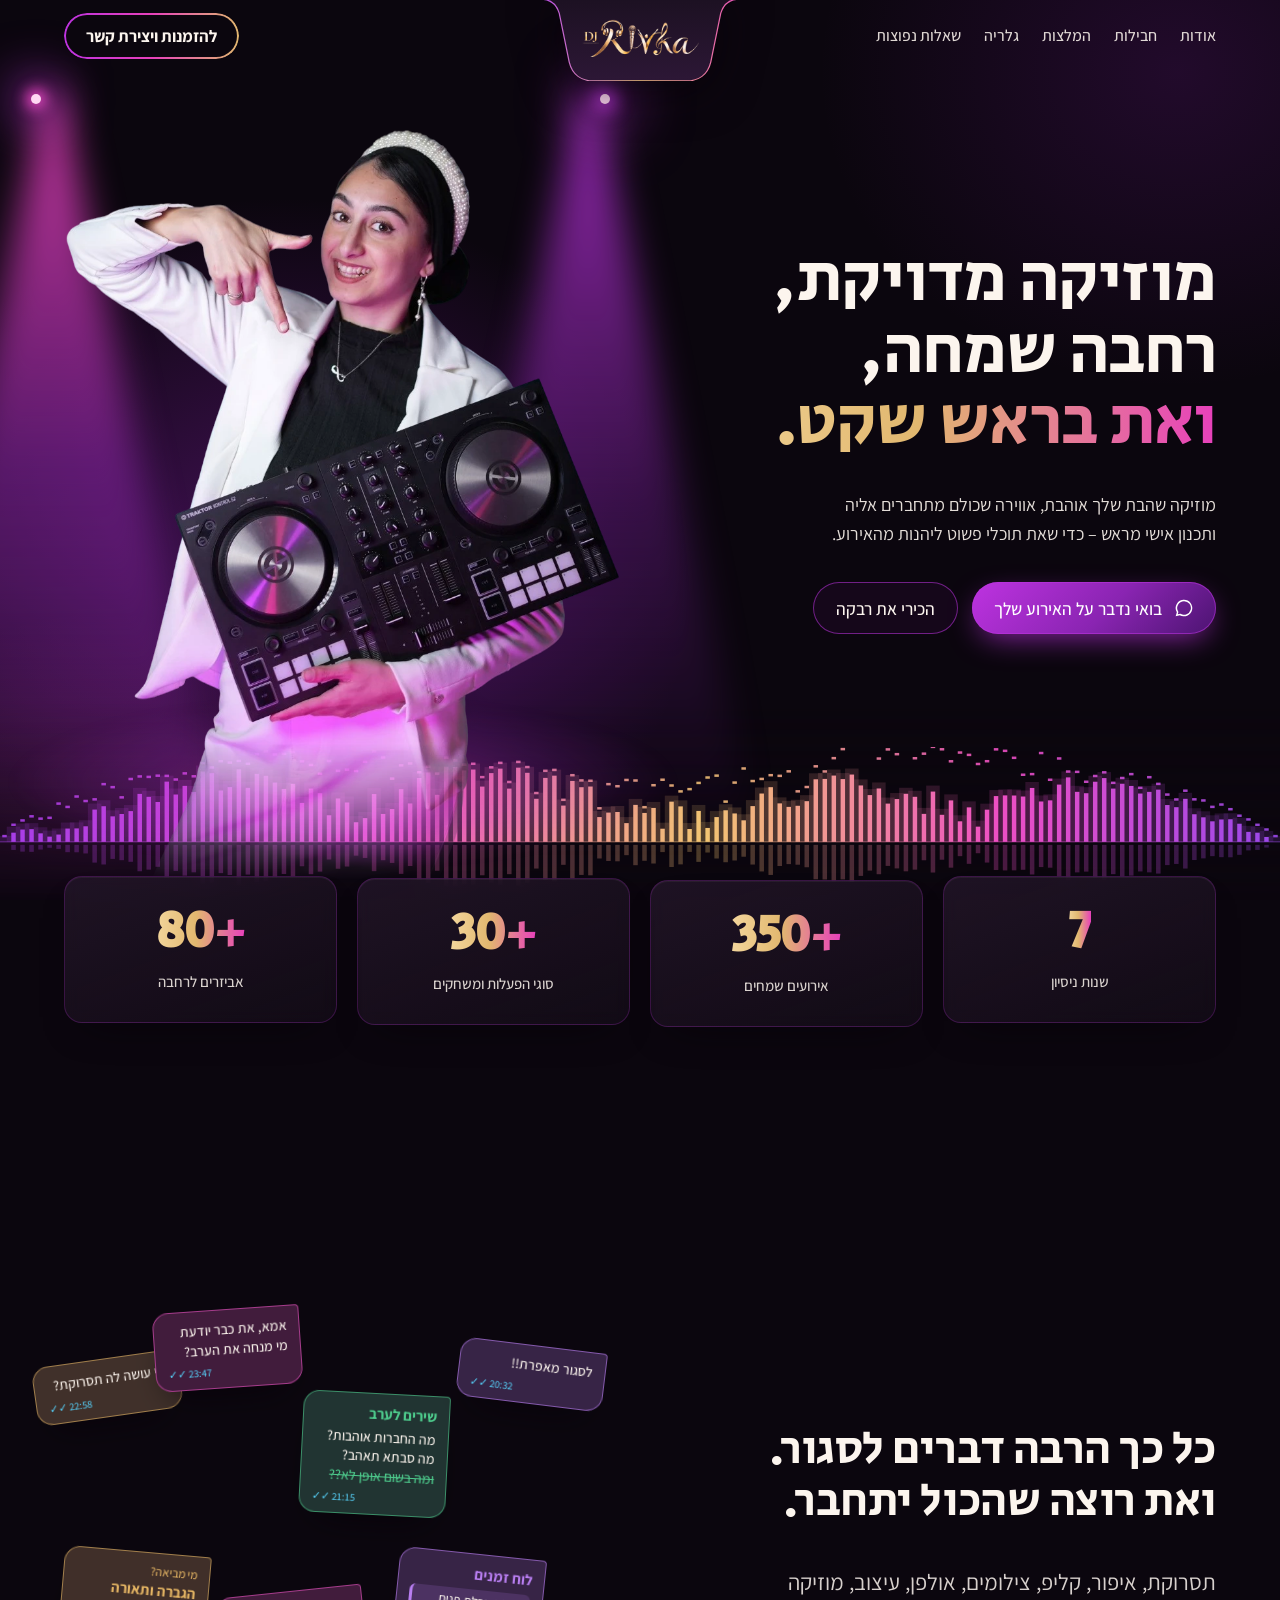
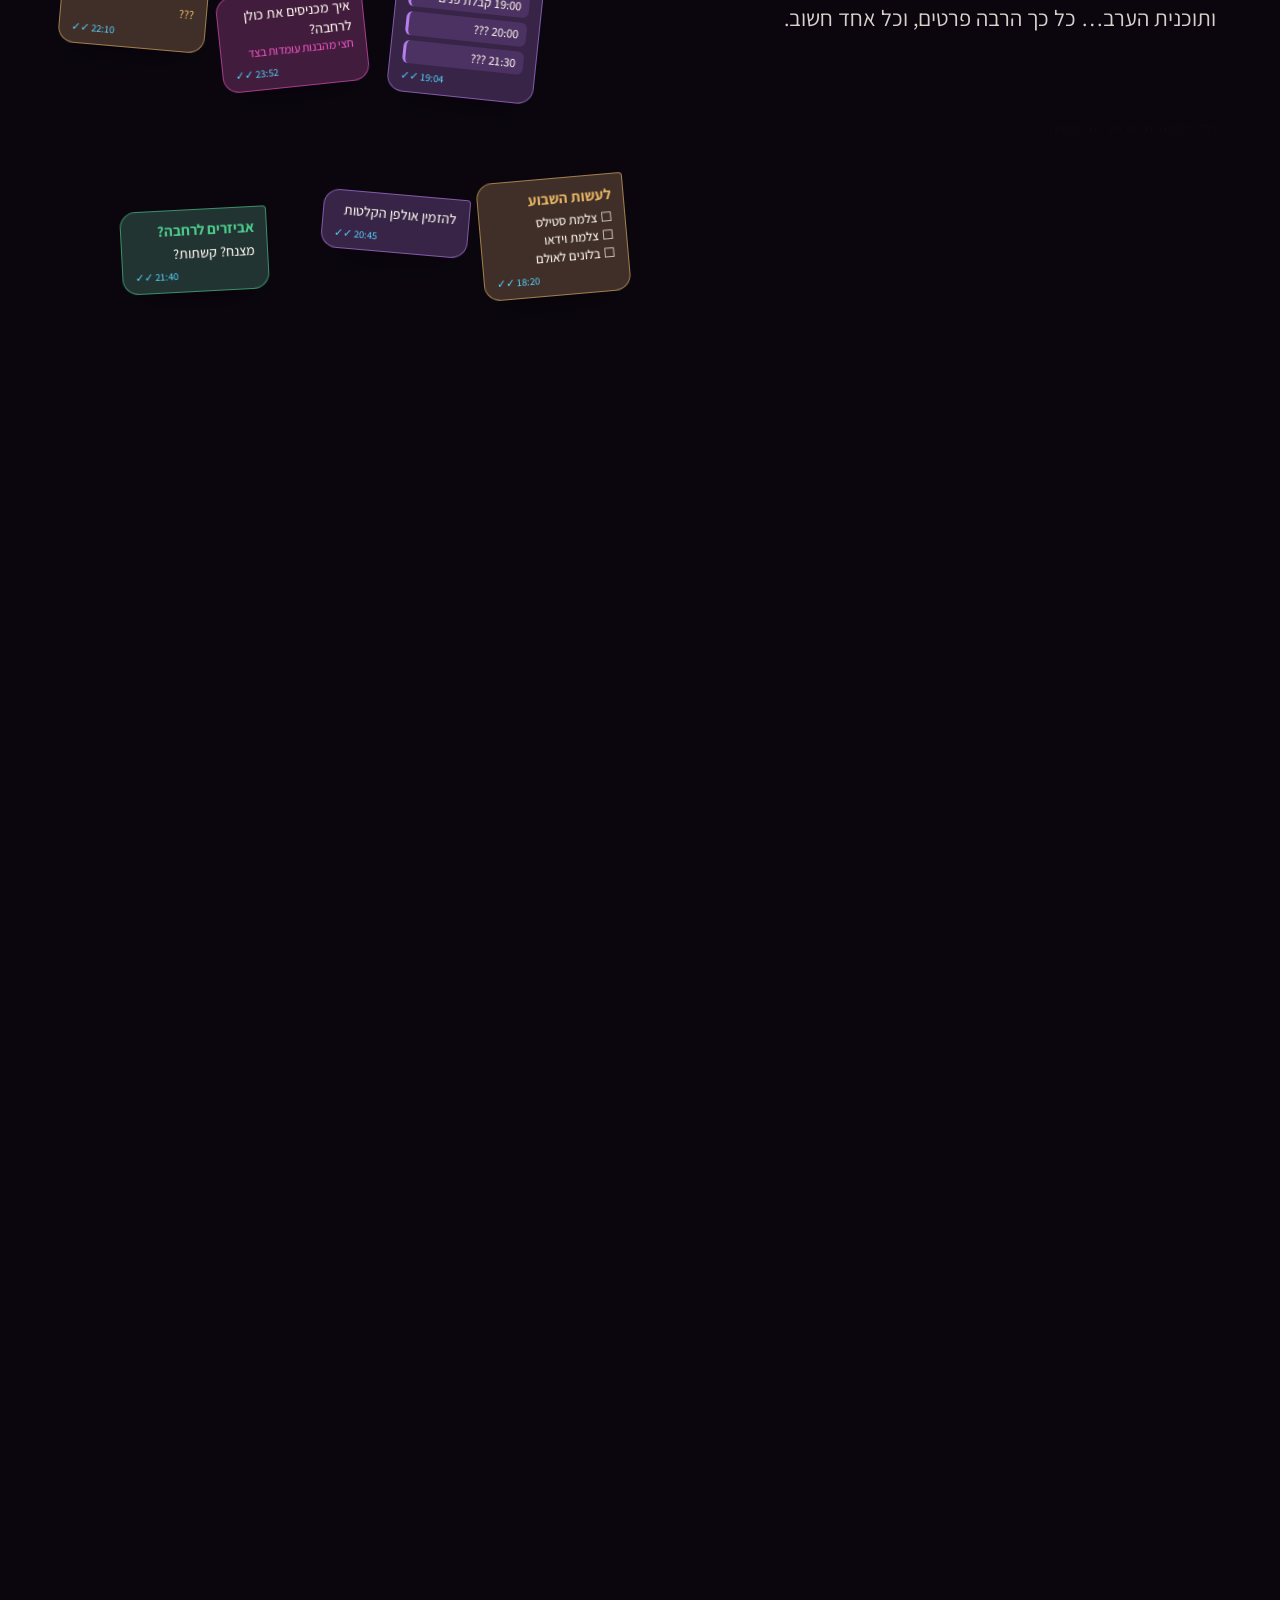
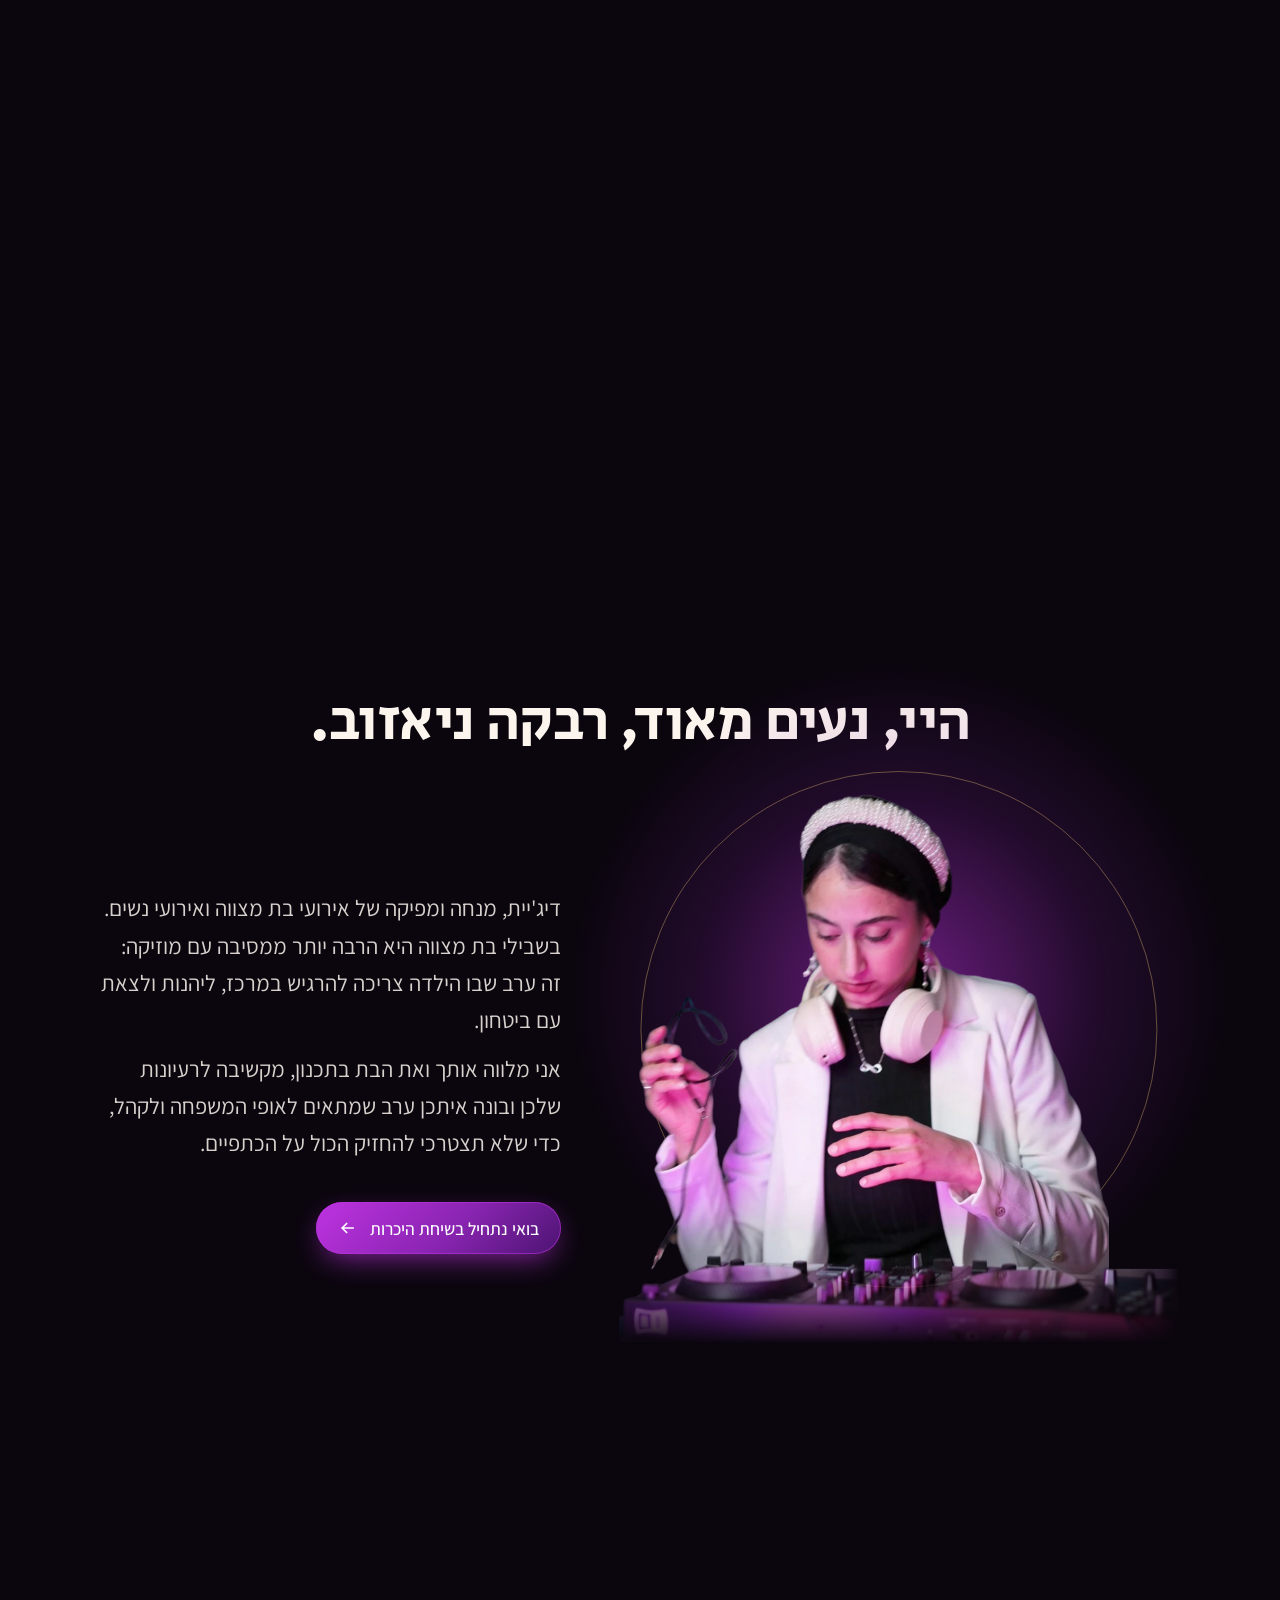
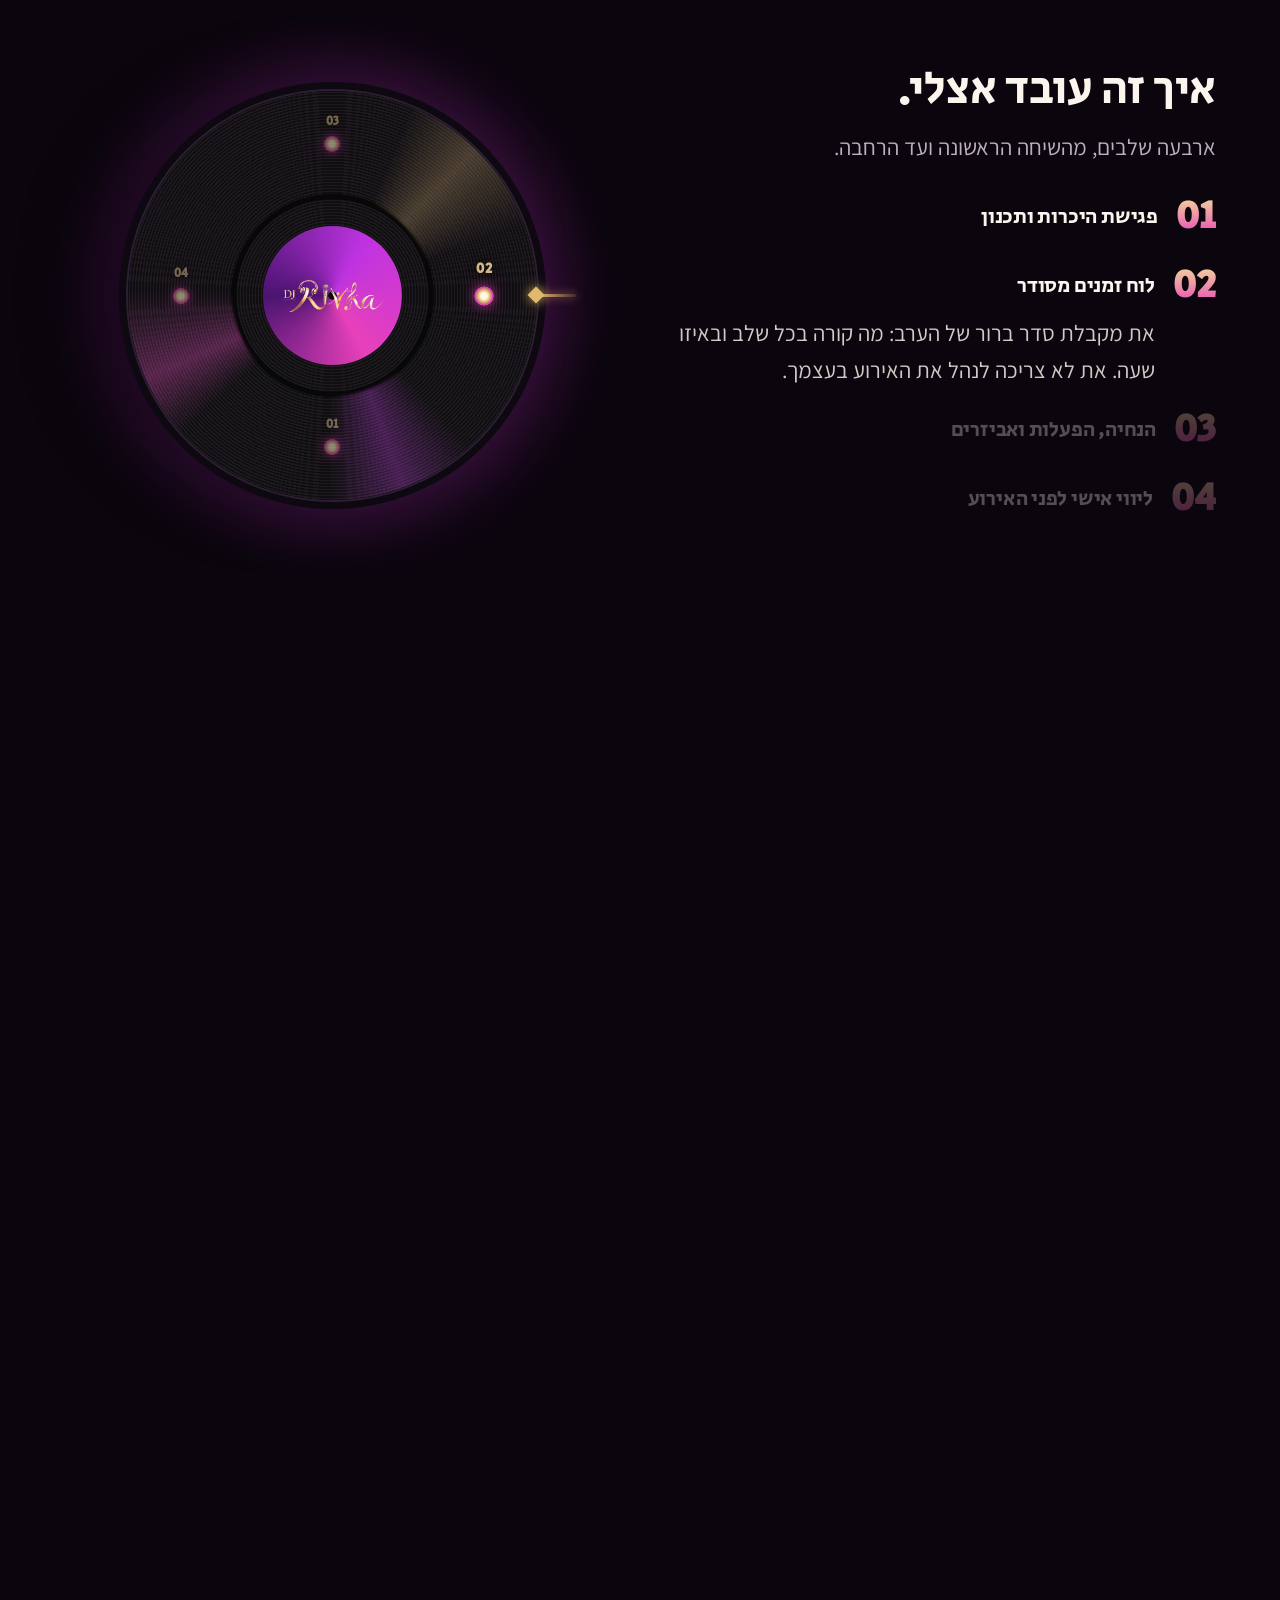
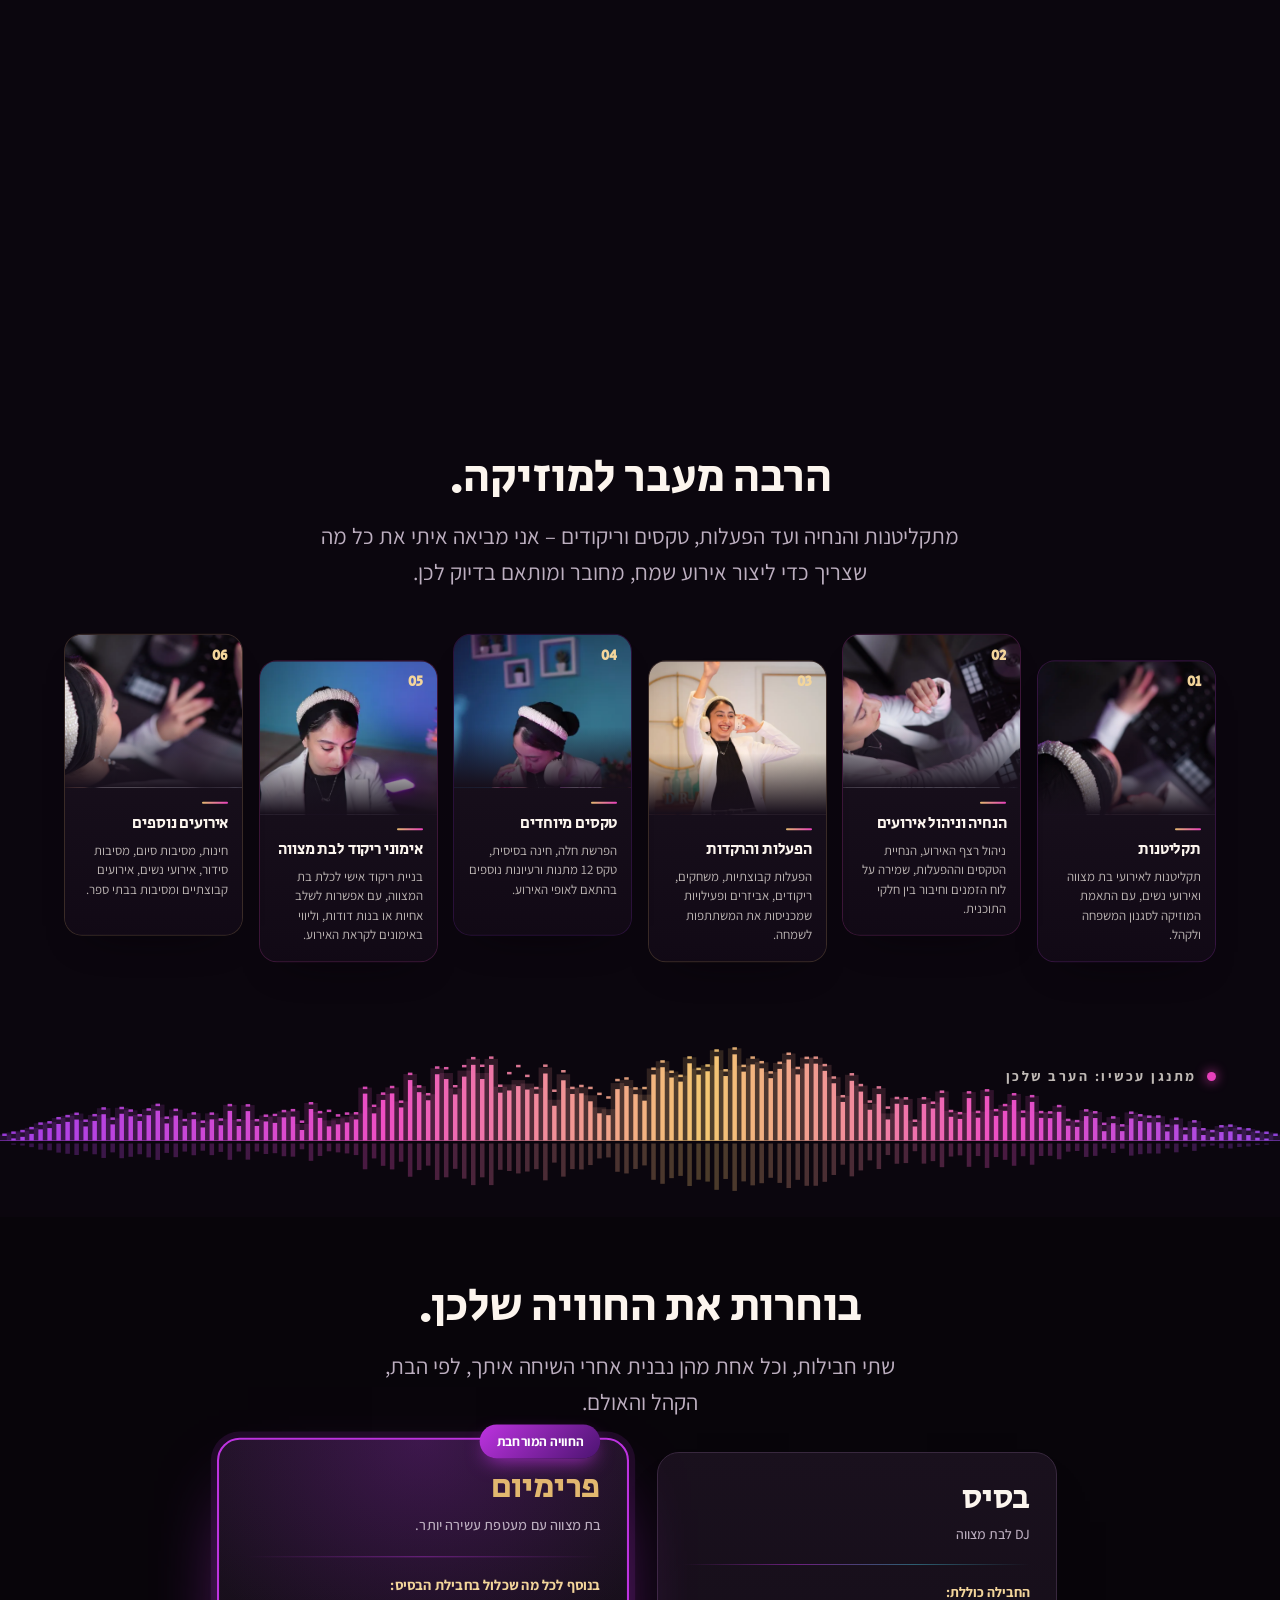
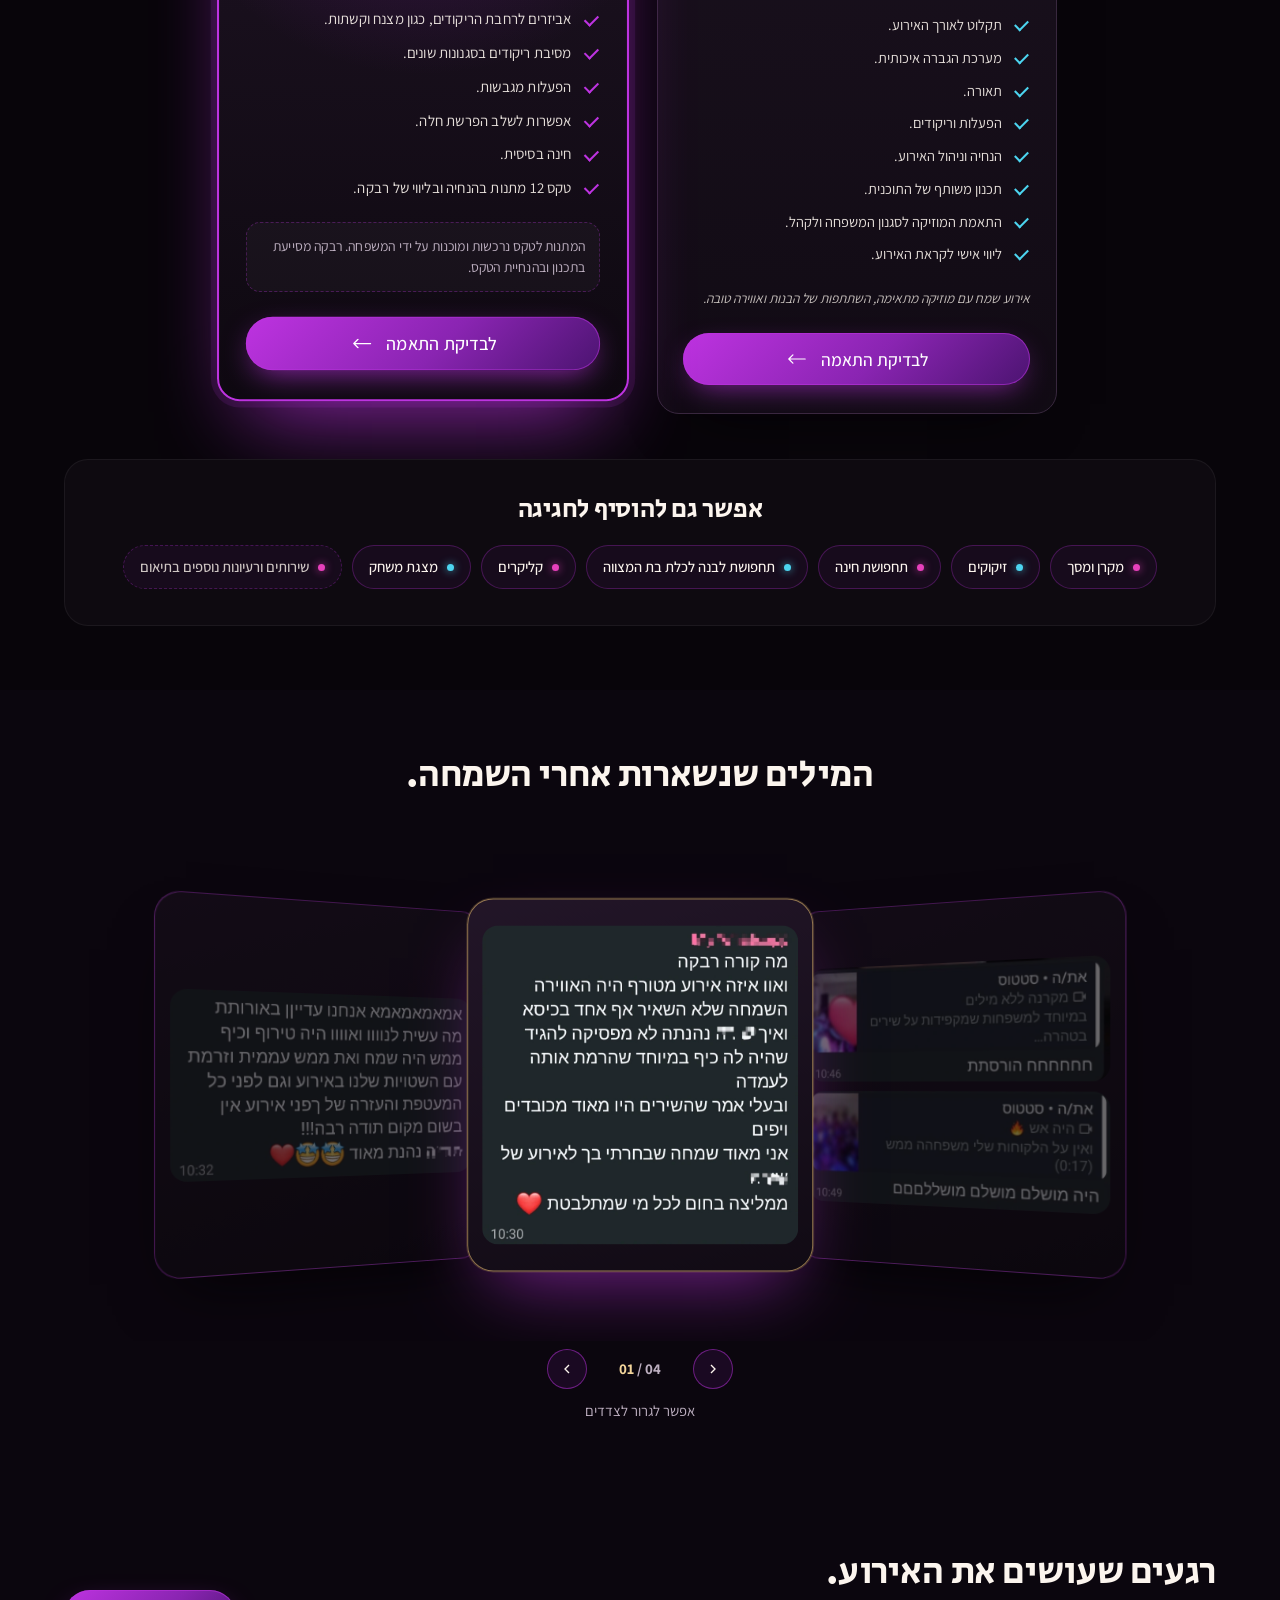
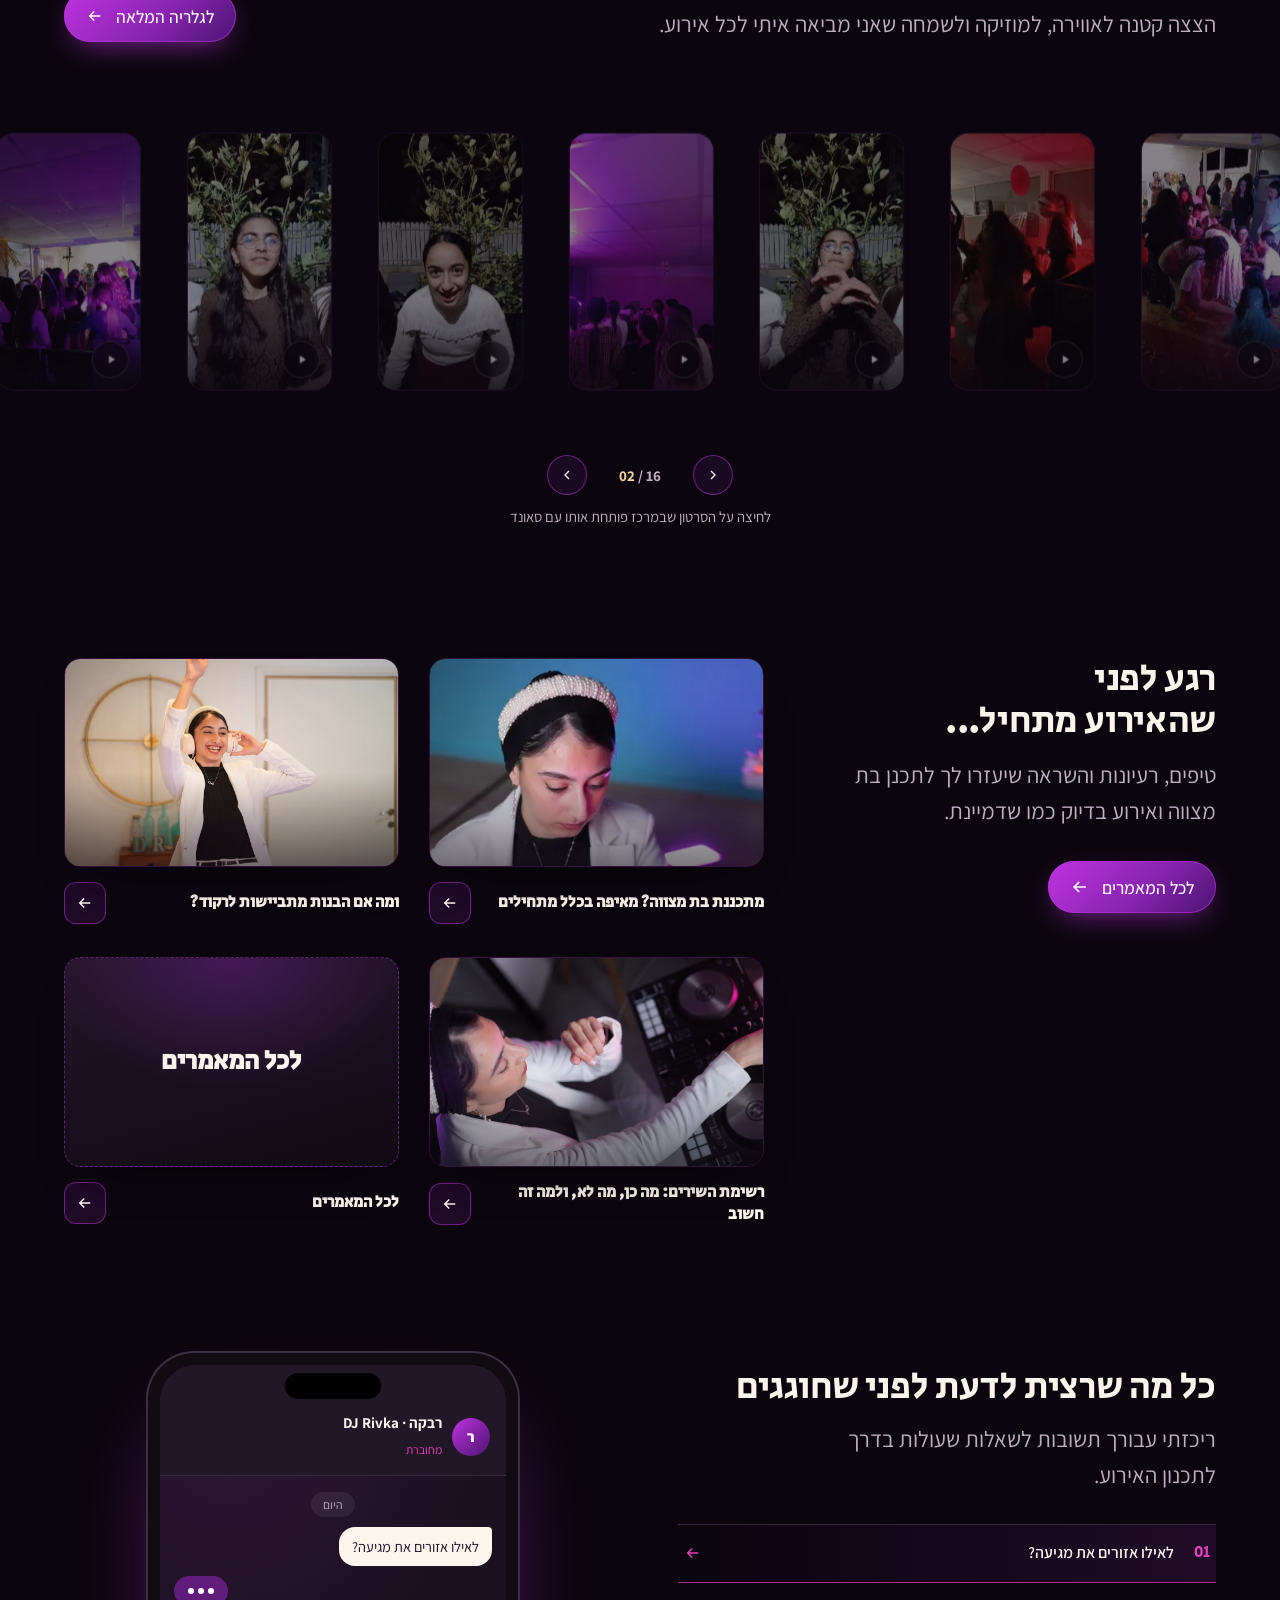
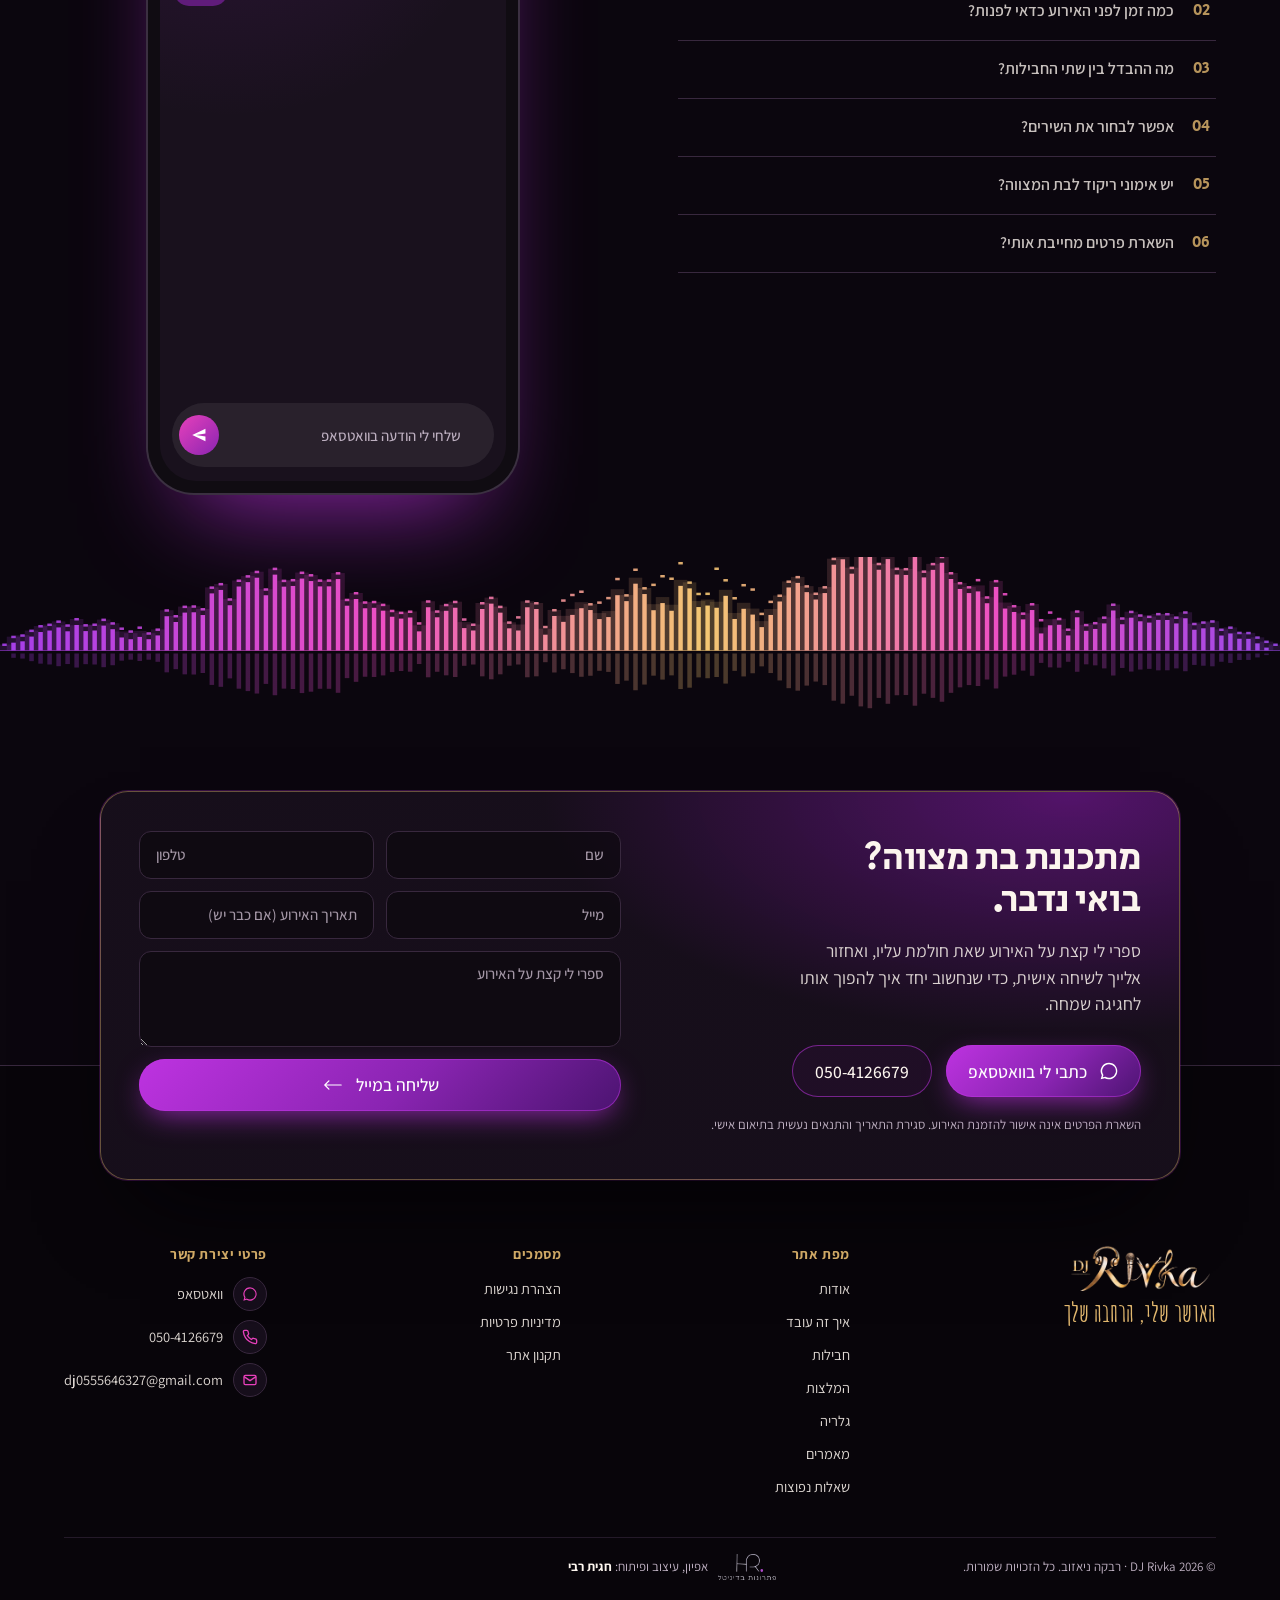
==== commit 7d43b963: "FAQ on computers: questions as a numbered list beside the phone, written into the chat on tap" ====
--- a/index.html
+++ b/index.html
@@ -20,10 +20,10 @@
 <meta name="theme-color" content="#0b060e">
 <script type="application/ld+json">[{"@context":"https://schema.org","@type":["LocalBusiness","EntertainmentBusiness"],"@id":"https://hagitrabi.github.io/dj-rivka/#business","name":"DJ Rivka","alternateName":"רבקה ניאזוב","description":"רבקה ניאזוב, דיג'יית, מנחה ומפעילה לבת מצווה ולאירועי נשים. תכנון אישי, לוח זמנים מסודר והנחיה שמכניסה את כולן לרחבה.","url":"https://hagitrabi.github.io/dj-rivka/","image":"https://hagitrabi.github.io/dj-rivka/public/img/dj-rivka-share.jpg","logo":"https://hagitrabi.github.io/dj-rivka/public/img/dj-rivka-logo.webp","telephone":"+972-50-412-6679","email":"dj0555646327@gmail.com","areaServed":{"@type":"Country","name":"Israel"},"priceRange":"לפי התאמה","knowsLanguage":"he"},{"@context":"https://schema.org","@type":"WebSite","name":"DJ Rivka","url":"https://hagitrabi.github.io/dj-rivka/","inLanguage":"he"},{"@context":"https://schema.org","@type":"FAQPage","mainEntity":[{"@type":"Question","name":"לאילו אזורים את מגיעה?","acceptedAnswer":{"@type":"Answer","text":"לכל הארץ, בתיאום מראש."}},{"@type":"Question","name":"כמה זמן לפני האירוע כדאי לפנות?","acceptedAnswer":{"@type":"Answer","text":"כמה שיותר מוקדם, כדי לשריין את התאריך ולהספיק לתכנן יחד בנחת."}},{"@type":"Question","name":"מה ההבדל בין שתי החבילות?","acceptedAnswer":{"@type":"Answer","text":"חבילת בת מצווה כוללת תקלוט, הגברה, תאורה, הפעלות, הנחיה, תכנון משותף וליווי אישי. חבילת הפרימיום מוסיפה אביזרים לרחבה, מסיבת ריקודים בסגנונות שונים, הפעלות מגבשות ואפשרות לשלב הפרשת חלה, חינה או טקס 12 מתנות."}},{"@type":"Question","name":"אפשר לבחור את השירים?","acceptedAnswer":{"@type":"Answer","text":"כן. בונים את המוזיקה יחד איתך ועם הבת: שירים שהחברות אוהבות, שירים שהמשפחה אוהבת, וגם שירים שלא רוצים לשמוע."}},{"@type":"Question","name":"יש אימוני ריקוד לבת המצווה?","acceptedAnswer":{"@type":"Answer","text":"כן. אני בונה ריקוד אישי לכלת בת המצווה, עם אפשרות לצרף אחיות או בנות דודות, ומלווה באימונים לקראת האירוע."}},{"@type":"Question","name":"השארת פרטים מחייבת אותי?","acceptedAnswer":{"@type":"Answer","text":"לא. השארת הפרטים אינה אישור להזמנת האירוע. סגירת התאריך והתנאים נעשית בתיאום אישי."}}]}]</script>
 <meta name="description" content="רבקה ניאזוב, דיג'יית, מנחה ומפעילה לבת מצווה ולאירועי נשים. תכנון אישי, לוח זמנים מסודר והנחיה שמכניסה את כולן לרחבה.">
-<link rel="icon" type="image/png" sizes="32x32" href="public/img/icon-32.png?v=202611181748">
-<link rel="icon" type="image/png" sizes="512x512" href="public/img/icon-512.png?v=202611181748">
-<link rel="apple-touch-icon" href="public/img/icon-180.png?v=202611181748">
-<link rel="preload" as="image" href="public/img/dj-rivka-bat-mitzvah-dj.webp?v=202611181748" fetchpriority="high">
+<link rel="icon" type="image/png" sizes="32x32" href="public/img/icon-32.png?v=202611191740">
+<link rel="icon" type="image/png" sizes="512x512" href="public/img/icon-512.png?v=202611191740">
+<link rel="apple-touch-icon" href="public/img/icon-180.png?v=202611191740">
+<link rel="preload" as="image" href="public/img/dj-rivka-bat-mitzvah-dj.webp?v=202611191740" fetchpriority="high">
 <link rel="preconnect" href="https://fonts.googleapis.com"><link rel="preconnect" href="https://fonts.gstatic.com" crossorigin>
 <link rel="stylesheet" href="https://fonts.googleapis.com/css2?family=Amatic+SC:wght@700&family=Assistant:wght@400;500;600;700&family=Secular+One&display=swap" media="print" onload="this.media='all'">
 <script>document.documentElement.classList.add("js")</script>
@@ -1338,6 +1338,26 @@
 
 /* FAQ on a computer: same width as the other sections, so the heading sits on the site line, at the top next to the phone */
 @media (min-width:901px){.faq .wrap{width:min(var(--w-main),100% - 2 * var(--gutter))}.faq .fq{align-items:start}.faq .fq-side{padding-top:clamp(0px,1vw,16px)}}
+
+/* FAQ questions beside the phone on a computer: a numbered list of lines, nothing like chat cards. A gold number, the question,
+   a thin rule; the open one lights up and shows an arrow towards the phone. Inside the phone only on phones and tablets. */
+.fq-slist{display:none}
+@media (min-width:901px){
+  .fq-slist{display:block;list-style:none;margin:clamp(20px,2.4vw,36px) 0 0;padding:0;border-top:1px solid hsl(var(--border))}
+  .fq-q{display:grid;grid-template-columns:auto minmax(0,1fr) auto;align-items:center;gap:clamp(14px,1.4vw,22px);width:100%;min-height:58px;padding:12px 6px;text-align:start;cursor:pointer;
+    background:none;border:0;border-bottom:1px solid hsl(var(--border));color:hsl(var(--foreground)/.78);transition:color .25s ease,padding .3s ease,border-color .25s ease,background .25s ease}
+  .fq-q .n{font:400 clamp(16px,1.2vw,19px)/1 var(--font-display);color:hsl(var(--gold)/.8);min-width:2ch;transition:color .25s ease}
+  .fq-q .t{font:600 clamp(16px,1.15vw,19px)/1.35 var(--font-body)}
+  .fq-q .ar{width:18px;height:18px;color:hsl(var(--magenta));opacity:0;translate:8px 0;transition:opacity .25s ease,translate .3s ease}
+  .fq-q .ar svg{width:100%;height:100%}
+  .fq-q:hover,.fq-q:focus-visible{color:hsl(var(--foreground));padding-inline-start:14px;outline:none}
+  .fq-q:hover .ar,.fq-q:focus-visible .ar{opacity:.7;translate:0 0}
+  .fq-q:focus-visible{box-shadow:0 0 0 2px hsl(var(--brand-hi)/.7);border-radius:6px}
+  .fq-q[aria-pressed="true"]{color:hsl(var(--foreground));border-bottom-color:hsl(var(--magenta)/.7);background:linear-gradient(90deg,transparent,hsl(var(--brand)/.16))}
+  .fq-q[aria-pressed="true"] .n{color:hsl(var(--magenta))}
+  .fq-q[aria-pressed="true"] .ar{opacity:1;translate:0 0}
+  .fq-phone .fq-list{display:none}
+}
 </style>
 </head>
 <body>
@@ -1346,7 +1366,7 @@
 <div class="loader" id="loader" role="status" aria-live="polite">
   <div class="loader-disc">
     <svg class="loader-ring" viewBox="0 0 200 200" aria-hidden="true"><defs><linearGradient id="lg" x1="0" y1="0" x2="1" y2="1"><stop offset="0" stop-color="#b84ae8"/><stop offset=".5" stop-color="#e64fb8"/><stop offset="1" stop-color="#f0c27a"/></linearGradient></defs><circle cx="100" cy="100" r="92" fill="none" stroke="hsl(284 30% 18%)" stroke-width="3"/><circle class="arc" cx="100" cy="100" r="92" fill="none" stroke="url(#lg)" stroke-width="4" stroke-linecap="round" pathLength="100" stroke-dasharray="32 68"/></svg>
-    <img src="public/img/dj-rivka-logo.webp?v=202611181748" width="1536" height="504" alt="">
+    <img src="public/img/dj-rivka-logo.webp?v=202611191740" width="1536" height="504" alt="">
   </div>
   <span class="sr">טוען את האתר של DJ רבקה</span>
 </div>
@@ -1356,7 +1376,7 @@
     <nav class="nav nav-a" aria-label="ניווט ראשי"><a href="#about">אודות</a><a href="#packages">חבילות</a><a href="#reviews">המלצות</a><a href="#gallery">גלריה</a><a href="#faq">שאלות נפוצות</a></nav>
     <a class="logo-tab" href="#main" aria-label="DJ Rivka, לראש הדף">
       <svg class="tab-shape" viewBox="0 0 260 104" preserveAspectRatio="none" aria-hidden="true"><defs><linearGradient id="tabfill" x1="0" y1="0" x2="0" y2="1"><stop offset="0" stop-color="hsl(280 34% 10%)"/><stop offset="1" stop-color="hsl(282 40% 15%)"/></linearGradient><linearGradient id="tabline" x1="0" y1="0" x2="1" y2="0"><stop offset="0" stop-color="#b84ae8"/><stop offset=".5" stop-color="#f0c27a"/><stop offset="1" stop-color="#e64fb8"/></linearGradient></defs><path d="M0 0H260C244 0 238 8 235 18L222 80C218 96 206 104 190 104H70C54 104 42 96 38 80L25 18C22 8 16 0 0 0Z" fill="url(#tabfill)"/><path d="M0 0C16 0 22 8 25 18L38 80C42 96 54 104 70 104H190C206 104 218 96 222 80L235 18C238 8 244 0 260 0" fill="none" stroke="url(#tabline)" stroke-width="1.6"/></svg>
-      <img src="public/img/dj-rivka-logo.webp?v=202611181748" width="1536" height="504" alt="DJ Rivka">
+      <img src="public/img/dj-rivka-logo.webp?v=202611191740" width="1536" height="504" alt="DJ Rivka">
     </a>
     <div class="nav-b">
       <a class="btn btn-ring js-wa" data-edit="nav-cta" data-edit-label="כפתור בתפריט" aria-label="להזמנות ויצירת קשר בוואטסאפ" href="https://wa.me/972504126679"><span class="long">להזמנות ויצירת קשר</span><span class="short">דברי איתי</span><svg class="ic" viewBox="0 0 24 24" fill="currentColor" aria-hidden="true"><path d="M12 2a10 10 0 0 0-8.6 15.1L2 22l5-1.3A10 10 0 1 0 12 2zm0 1.8a8.2 8.2 0 1 1-4.2 15.2l-.3-.2-3 .8.8-2.9-.2-.3A8.2 8.2 0 0 1 12 3.8z"/></svg></a></div>
@@ -1400,7 +1420,7 @@
       <span class="lamp l1" aria-hidden="true"></span><span class="lamp l2" aria-hidden="true"></span>
       <span class="spot s1" aria-hidden="true"></span><span class="spot s2" aria-hidden="true"></span>
       <span class="pool" aria-hidden="true"></span>
-      <img data-edit="hero-photo" data-edit-label="תמונת הירו" src="public/img/dj-rivka-bat-mitzvah-dj.webp?v=202611181748" width="855" height="1160" alt="רבקה ניאזוב מחייכת, מחזיקה קונטרולר די ג'יי ומצביעה עליו" fetchpriority="high">
+      <img data-edit="hero-photo" data-edit-label="תמונת הירו" src="public/img/dj-rivka-bat-mitzvah-dj.webp?v=202611191740" width="855" height="1160" alt="רבקה ניאזוב מחייכת, מחזיקה קונטרולר די ג'יי ומצביעה עליו" fetchpriority="high">
     </div>
   </div>
 </section>
@@ -1466,7 +1486,7 @@
         <p data-edit="about-text" data-name="טקסט אודות">דיג'יית, מנחה ומפיקה של אירועי בת מצווה ואירועי נשים. בשבילי בת מצווה היא הרבה יותר ממסיבה עם מוזיקה: זה ערב שבו הילדה צריכה להרגיש במרכז, ליהנות ולצאת עם ביטחון.</p>
         <p data-edit="about-text2" data-name="טקסט אודות 2">אני מלווה אותך ואת הבת בתכנון, מקשיבה לרעיונות שלכן ובונה איתכן ערב שמתאים לאופי המשפחה ולקהל, כדי שלא תצטרכי להחזיק הכול על הכתפיים.</p>
       </div>
-      <div class="me"><img data-edit="about-photo" data-name="תמונת אודות" src="public/img/rivka-niazov-dj-controller.webp?v=202611181748" width="848" height="842" alt="רבקה ניאזוב בעמדת הדיג׳יי, מחזיקה כבל ואוזניות על הצוואר" loading="lazy"></div>
+      <div class="me"><img data-edit="about-photo" data-name="תמונת אודות" src="public/img/rivka-niazov-dj-controller.webp?v=202611191740" width="848" height="842" alt="רבקה ניאזוב בעמדת הדיג׳יי, מחזיקה כבל ואוזניות על הצוואר" loading="lazy"></div>
       <div class="side"><a class="btn btn-main js-wa" data-edit="about-cta" data-name="כפתור אודות" href="https://wa.me/972504126679"><span data-edit-text>בואי נתחיל בשיחת היכרות</span><svg class="ico" viewBox="0 0 24 24" fill="none" stroke="currentColor" stroke-width="2" aria-hidden="true"><path d="M19 12H5m6-6-6 6 6 6"/></svg></a></div>
     </div>
   </div>
@@ -1489,7 +1509,7 @@
       </div>
       <div class="disc" id="disc" aria-hidden="true">
         <div class="vinyl" id="vinyl">
-          <div class="vinyl-label"><img src="public/img/dj-rivka-logo.webp?v=202611181748" width="1536" height="504" alt=""></div>
+          <div class="vinyl-label"><img src="public/img/dj-rivka-logo.webp?v=202611191740" width="1536" height="504" alt=""></div>
           <span class="hot"><b>01</b></span><span class="hot"><b>02</b></span><span class="hot"><b>03</b></span><span class="hot"><b>04</b></span>
         </div>
         <div class="shine"></div>
@@ -1508,12 +1528,12 @@
     </div>
     <div class="svc-track" id="svc-track"><div class="svc-pin" id="svc-pin">
     <div class="stack">
-      <article class="tall "><div class="top"><span class="no">01</span><img data-edit="svc-1-img" data-name="שירות 1, תמונה" src="public/img/dj-rivka-pearl-headband-mixer.webp?v=202611181748" alt="" loading="lazy"></div><div class="txt"><h3 data-edit="svc-1" data-name="שירות 1">תקליטנות</h3><p data-edit="svc-1-t" data-name="שירות 1, הסבר">תקליטנות לאירועי בת מצווה ואירועי נשים, עם התאמת המוזיקה לסגנון המשפחה ולקהל.</p></div></article>
-      <article class="tall t-pink"><div class="top"><span class="no">02</span><img data-edit="svc-2-img" data-name="שירות 2, תמונה" src="public/img/dj-rivka-mixing-from-above.webp?v=202611181748" alt="" loading="lazy"></div><div class="txt"><h3 data-edit="svc-2" data-name="שירות 2">הנחיה וניהול אירועים</h3><p data-edit="svc-2-t" data-name="שירות 2, הסבר">ניהול רצף האירוע, הנחיית הטקסים וההפעלות, שמירה על לוח הזמנים וחיבור בין חלקי התוכנית.</p></div></article>
-      <article class="tall t-gold"><div class="top"><span class="no">03</span><img data-edit="svc-3-img" data-name="שירות 3, תמונה" src="public/img/dj-rivka-dancing-with-headphones.webp?v=202611181748" alt="" loading="lazy"></div><div class="txt"><h3 data-edit="svc-3" data-name="שירות 3">הפעלות והרקדות</h3><p data-edit="svc-3-t" data-name="שירות 3, הסבר">הפעלות קבוצתיות, משחקים, ריקודים, אביזרים ופעילויות שמכניסות את המשתתפות לשמחה.</p></div></article>
-      <article class="tall t-deep"><div class="top"><span class="no">04</span><img data-edit="svc-4-img" data-name="שירות 4, תמונה" src="public/img/dj-rivka-headphones-and-flowers.webp?v=202611181748" alt="" loading="lazy"></div><div class="txt"><h3 data-edit="svc-4" data-name="שירות 4">טקסים מיוחדים</h3><p data-edit="svc-4-t" data-name="שירות 4, הסבר">הפרשת חלה, חינה בסיסית, טקס 12 מתנות ורעיונות נוספים בהתאם לאופי האירוע.</p></div></article>
-      <article class="tall t-pink"><div class="top"><span class="no">05</span><img data-edit="svc-5-img" data-name="שירות 5, תמונה" src="public/img/dj-rivka-at-the-mixer.webp?v=202611181748" alt="" loading="lazy"></div><div class="txt"><h3 data-edit="svc-5" data-name="שירות 5">אימוני ריקוד לבת מצווה</h3><p data-edit="svc-5-t" data-name="שירות 5, הסבר">בניית ריקוד אישי לכלת בת המצווה, עם אפשרות לשלב אחיות או בנות דודות, וליווי באימונים לקראת האירוע.</p></div></article>
-      <article class="tall t-gold"><div class="top"><span class="no">06</span><img data-edit="svc-6-img" data-name="שירות 6, תמונה" src="public/img/dj-rivka-close-up-at-the-mixer.webp?v=202611181748" alt="" loading="lazy"></div><div class="txt"><h3 data-edit="svc-6" data-name="שירות 6">אירועים נוספים</h3><p data-edit="svc-6-t" data-name="שירות 6, הסבר">חינות, מסיבות סיום, מסיבות סידור, אירועי נשים, אירועים קבוצתיים ומסיבות בבתי ספר.</p></div></article>
+      <article class="tall "><div class="top"><span class="no">01</span><img data-edit="svc-1-img" data-name="שירות 1, תמונה" src="public/img/dj-rivka-pearl-headband-mixer.webp?v=202611191740" alt="" loading="lazy"></div><div class="txt"><h3 data-edit="svc-1" data-name="שירות 1">תקליטנות</h3><p data-edit="svc-1-t" data-name="שירות 1, הסבר">תקליטנות לאירועי בת מצווה ואירועי נשים, עם התאמת המוזיקה לסגנון המשפחה ולקהל.</p></div></article>
+      <article class="tall t-pink"><div class="top"><span class="no">02</span><img data-edit="svc-2-img" data-name="שירות 2, תמונה" src="public/img/dj-rivka-mixing-from-above.webp?v=202611191740" alt="" loading="lazy"></div><div class="txt"><h3 data-edit="svc-2" data-name="שירות 2">הנחיה וניהול אירועים</h3><p data-edit="svc-2-t" data-name="שירות 2, הסבר">ניהול רצף האירוע, הנחיית הטקסים וההפעלות, שמירה על לוח הזמנים וחיבור בין חלקי התוכנית.</p></div></article>
+      <article class="tall t-gold"><div class="top"><span class="no">03</span><img data-edit="svc-3-img" data-name="שירות 3, תמונה" src="public/img/dj-rivka-dancing-with-headphones.webp?v=202611191740" alt="" loading="lazy"></div><div class="txt"><h3 data-edit="svc-3" data-name="שירות 3">הפעלות והרקדות</h3><p data-edit="svc-3-t" data-name="שירות 3, הסבר">הפעלות קבוצתיות, משחקים, ריקודים, אביזרים ופעילויות שמכניסות את המשתתפות לשמחה.</p></div></article>
+      <article class="tall t-deep"><div class="top"><span class="no">04</span><img data-edit="svc-4-img" data-name="שירות 4, תמונה" src="public/img/dj-rivka-headphones-and-flowers.webp?v=202611191740" alt="" loading="lazy"></div><div class="txt"><h3 data-edit="svc-4" data-name="שירות 4">טקסים מיוחדים</h3><p data-edit="svc-4-t" data-name="שירות 4, הסבר">הפרשת חלה, חינה בסיסית, טקס 12 מתנות ורעיונות נוספים בהתאם לאופי האירוע.</p></div></article>
+      <article class="tall t-pink"><div class="top"><span class="no">05</span><img data-edit="svc-5-img" data-name="שירות 5, תמונה" src="public/img/dj-rivka-at-the-mixer.webp?v=202611191740" alt="" loading="lazy"></div><div class="txt"><h3 data-edit="svc-5" data-name="שירות 5">אימוני ריקוד לבת מצווה</h3><p data-edit="svc-5-t" data-name="שירות 5, הסבר">בניית ריקוד אישי לכלת בת המצווה, עם אפשרות לשלב אחיות או בנות דודות, וליווי באימונים לקראת האירוע.</p></div></article>
+      <article class="tall t-gold"><div class="top"><span class="no">06</span><img data-edit="svc-6-img" data-name="שירות 6, תמונה" src="public/img/dj-rivka-close-up-at-the-mixer.webp?v=202611191740" alt="" loading="lazy"></div><div class="txt"><h3 data-edit="svc-6" data-name="שירות 6">אירועים נוספים</h3><p data-edit="svc-6-t" data-name="שירות 6, הסבר">חינות, מסיבות סיום, מסיבות סידור, אירועי נשים, אירועים קבוצתיים ומסיבות בבתי ספר.</p></div></article>
     </div>
     <div class="svc-nav" aria-hidden="true"><span class="svc-dots" id="svc-dots"></span></div>
     <p class="swipe" aria-hidden="true">החליקי לצד לעוד שירותים</p>
@@ -1590,10 +1610,10 @@
   </div>
   <div class="ring-wrap" id="ring-wrap" tabindex="0" role="region" aria-roledescription="קרוסלה" aria-label="הודעות וואטסאפ מאימהות. אפשר להחליף בחיצים">
     <div class="ring-stage" id="ring">
-      <figure class="wa" data-edit="rev-wa-1" data-name="המלצה 1"><img src="public/img/reviews/bat-mitzvah-review-1.webp?v=202611181748" width="800" height="810" alt="הודעת וואטסאפ: מה קורה רבקה, ואוו איזה אירוע מטורף היה, האווירה השמחה שלא השאיר אף אחד בכיסא, והיא נהנתה ולא מפסיקה להגיד שהיה לה כיף במיוחד שהרמת אותה לעמדה. ובעלי אמר שהשירים היו מאוד מכובדים ויפים. אני מאוד שמחה שבחרתי בך לאירוע. ממליצה בחום לכל מי שמתלבטת."></figure>
-      <figure class="wa" data-edit="rev-wa-2" data-name="המלצה 2"><img src="public/img/reviews/bat-mitzvah-review-2.webp?v=202611181748" width="801" height="472" alt="הודעת וואטסאפ: אנחנו עדיין באורות, מה עשית לנו, היה טירוף וכיף, ממש היה שמח ואת ממש עממית וזרמת עם השטויות שלנו באירוע, וגם לפני כל המעטפת והעזרה של לפני אירוע אין בשום מקום. תודה רבה! היא נהנתה מאוד."></figure>
-      <figure class="wa" data-edit="rev-wa-3" data-name="המלצה 3"><img src="public/img/reviews/bat-mitzvah-review-3.webp?v=202611181748" width="766" height="248" alt="הודעת וואטסאפ: רבקה יקרה, תודה על אירוע שמח מהנה ועם הרבה קצב ואנרגיות מדהימות. נהננו מאוד, אין עלייך. תודה רבה."></figure>
-      <figure class="wa" data-edit="rev-wa-4" data-name="המלצה 4"><img src="public/img/reviews/bat-mitzvah-review-4a.webp?v=202611181748" width="763" height="291" alt="תגובה לסטטוס: הורסתת"><img src="public/img/reviews/bat-mitzvah-review-4b.webp?v=202611181748" width="750" height="281" alt="תגובה לסטטוס: היה מושלם מושלם"></figure>
+      <figure class="wa" data-edit="rev-wa-1" data-name="המלצה 1"><img src="public/img/reviews/bat-mitzvah-review-1.webp?v=202611191740" width="800" height="810" alt="הודעת וואטסאפ: מה קורה רבקה, ואוו איזה אירוע מטורף היה, האווירה השמחה שלא השאיר אף אחד בכיסא, והיא נהנתה ולא מפסיקה להגיד שהיה לה כיף במיוחד שהרמת אותה לעמדה. ובעלי אמר שהשירים היו מאוד מכובדים ויפים. אני מאוד שמחה שבחרתי בך לאירוע. ממליצה בחום לכל מי שמתלבטת."></figure>
+      <figure class="wa" data-edit="rev-wa-2" data-name="המלצה 2"><img src="public/img/reviews/bat-mitzvah-review-2.webp?v=202611191740" width="801" height="472" alt="הודעת וואטסאפ: אנחנו עדיין באורות, מה עשית לנו, היה טירוף וכיף, ממש היה שמח ואת ממש עממית וזרמת עם השטויות שלנו באירוע, וגם לפני כל המעטפת והעזרה של לפני אירוע אין בשום מקום. תודה רבה! היא נהנתה מאוד."></figure>
+      <figure class="wa" data-edit="rev-wa-3" data-name="המלצה 3"><img src="public/img/reviews/bat-mitzvah-review-3.webp?v=202611191740" width="766" height="248" alt="הודעת וואטסאפ: רבקה יקרה, תודה על אירוע שמח מהנה ועם הרבה קצב ואנרגיות מדהימות. נהננו מאוד, אין עלייך. תודה רבה."></figure>
+      <figure class="wa" data-edit="rev-wa-4" data-name="המלצה 4"><img src="public/img/reviews/bat-mitzvah-review-4a.webp?v=202611191740" width="763" height="291" alt="תגובה לסטטוס: הורסתת"><img src="public/img/reviews/bat-mitzvah-review-4b.webp?v=202611191740" width="750" height="281" alt="תגובה לסטטוס: היה מושלם מושלם"></figure>
     </div>
   </div>
   <div class="ring-bar">
@@ -1609,7 +1629,7 @@
   <div class="wrap head">
     <div><h2 class="h2" id="gallery-title" data-edit="gal-title" data-edit-label="כותרת גלריה">רגעים שעושים את האירוע.</h2>
       <p class="lead" style="margin-top:12px" data-edit="gal-lead" data-edit-label="משפט גלריה">הצצה קטנה לאווירה, למוזיקה ולשמחה שאני מביאה איתי לכל אירוע.</p></div>
-    <a class="btn btn-ghost" href="gallery.html?v=202611181748" data-edit="gal-all" data-name="כפתור לגלריה המלאה"><span data-edit-text>לגלריה המלאה</span><svg class="ico" viewBox="0 0 24 24" fill="none" stroke="currentColor" stroke-width="2" aria-hidden="true"><path d="M19 12H5m6-6-6 6 6 6"/></svg></a>
+    <a class="btn btn-ghost" href="gallery.html?v=202611191740" data-edit="gal-all" data-name="כפתור לגלריה המלאה"><span data-edit-text>לגלריה המלאה</span><svg class="ico" viewBox="0 0 24 24" fill="none" stroke="currentColor" stroke-width="2" aria-hidden="true"><path d="M19 12H5m6-6-6 6 6 6"/></svg></a>
   </div>
   <div class="wrap">
     <div class="reels" id="reels" tabindex="0" role="region" aria-label="סרטונים מאירועים, אפשר לגלול לצדדים"></div>
@@ -1629,13 +1649,13 @@
     <div class="arts-head">
       <h2 id="articles-title" data-edit="art-title" data-name="כותרת מאמרים">רגע לפני שהאירוע מתחיל...</h2>
       <p class="lead" data-edit="art-lead" data-name="משפט מאמרים">טיפים, רעיונות והשראה שיעזרו לך לתכנן בת מצווה ואירוע בדיוק כמו שדמיינת.</p>
-      <a class="btn btn-ghost" href="articles.html?v=202611181748" data-edit="art-all" data-name="כפתור לכל המאמרים"><span data-edit-text>לכל המאמרים</span><svg viewBox="0 0 24 24" fill="none" stroke="currentColor" stroke-width="2" aria-hidden="true"><path d="M19 12H5m6-6-6 6 6 6"/></svg></a>
+      <a class="btn btn-ghost" href="articles.html?v=202611191740" data-edit="art-all" data-name="כפתור לכל המאמרים"><span data-edit-text>לכל המאמרים</span><svg viewBox="0 0 24 24" fill="none" stroke="currentColor" stroke-width="2" aria-hidden="true"><path d="M19 12H5m6-6-6 6 6 6"/></svg></a>
     </div>
     <div class="arts-cards">
-      <a class="acard" href="article-planning-a-bat-mitzvah.html?v=202611181748"><span class="pic"><img src="public/img/dj-rivka-at-the-mixer.webp?v=202611181748" alt="" loading="lazy"></span><span class="row"><span class="t" role="heading" aria-level="3" data-edit="art-1" data-name="מאמר 1">מתכננת בת מצווה? מאיפה בכלל מתחילים</span><span class="ar" aria-hidden="true"><svg viewBox="0 0 24 24" fill="none" stroke="currentColor" stroke-width="2"><path d="M19 12H5m6-6-6 6 6 6"/></svg></span></span></a>
-      <a class="acard" href="article-when-girls-are-shy-to-dance.html?v=202611181748"><span class="pic"><img src="public/img/dj-rivka-dancing-with-headphones.webp?v=202611181748" alt="" loading="lazy"></span><span class="row"><span class="t" role="heading" aria-level="3" data-edit="art-2" data-name="מאמר 2">ומה אם הבנות מתביישות לרקוד?</span><span class="ar" aria-hidden="true"><svg viewBox="0 0 24 24" fill="none" stroke="currentColor" stroke-width="2"><path d="M19 12H5m6-6-6 6 6 6"/></svg></span></span></a>
-      <a class="acard" href="article-bat-mitzvah-song-list.html?v=202611181748"><span class="pic"><img src="public/img/dj-rivka-mixing-from-above.webp?v=202611181748" alt="" loading="lazy"></span><span class="row"><span class="t" role="heading" aria-level="3" data-edit="art-3" data-name="מאמר 3">רשימת השירים: מה כן, מה לא, ולמה זה חשוב</span><span class="ar" aria-hidden="true"><svg viewBox="0 0 24 24" fill="none" stroke="currentColor" stroke-width="2"><path d="M19 12H5m6-6-6 6 6 6"/></svg></span></span></a>
-      <a class="acard all" href="articles.html?v=202611181748"><span class="pic"><b>לכל המאמרים</b></span><span class="row"><span class="t">לכל המאמרים</span><span class="ar" aria-hidden="true"><svg viewBox="0 0 24 24" fill="none" stroke="currentColor" stroke-width="2"><path d="M19 12H5m6-6-6 6 6 6"/></svg></span></span></a>
+      <a class="acard" href="article-planning-a-bat-mitzvah.html?v=202611191740"><span class="pic"><img src="public/img/dj-rivka-at-the-mixer.webp?v=202611191740" alt="" loading="lazy"></span><span class="row"><span class="t" role="heading" aria-level="3" data-edit="art-1" data-name="מאמר 1">מתכננת בת מצווה? מאיפה בכלל מתחילים</span><span class="ar" aria-hidden="true"><svg viewBox="0 0 24 24" fill="none" stroke="currentColor" stroke-width="2"><path d="M19 12H5m6-6-6 6 6 6"/></svg></span></span></a>
+      <a class="acard" href="article-when-girls-are-shy-to-dance.html?v=202611191740"><span class="pic"><img src="public/img/dj-rivka-dancing-with-headphones.webp?v=202611191740" alt="" loading="lazy"></span><span class="row"><span class="t" role="heading" aria-level="3" data-edit="art-2" data-name="מאמר 2">ומה אם הבנות מתביישות לרקוד?</span><span class="ar" aria-hidden="true"><svg viewBox="0 0 24 24" fill="none" stroke="currentColor" stroke-width="2"><path d="M19 12H5m6-6-6 6 6 6"/></svg></span></span></a>
+      <a class="acard" href="article-bat-mitzvah-song-list.html?v=202611191740"><span class="pic"><img src="public/img/dj-rivka-mixing-from-above.webp?v=202611191740" alt="" loading="lazy"></span><span class="row"><span class="t" role="heading" aria-level="3" data-edit="art-3" data-name="מאמר 3">רשימת השירים: מה כן, מה לא, ולמה זה חשוב</span><span class="ar" aria-hidden="true"><svg viewBox="0 0 24 24" fill="none" stroke="currentColor" stroke-width="2"><path d="M19 12H5m6-6-6 6 6 6"/></svg></span></span></a>
+      <a class="acard all" href="articles.html?v=202611191740"><span class="pic"><b>לכל המאמרים</b></span><span class="row"><span class="t">לכל המאמרים</span><span class="ar" aria-hidden="true"><svg viewBox="0 0 24 24" fill="none" stroke="currentColor" stroke-width="2"><path d="M19 12H5m6-6-6 6 6 6"/></svg></span></span></a>
     </div>
   </div>
 </section>
@@ -1646,6 +1666,14 @@
     <div class="fq-side">
       <h2 class="h2" id="faq-title" data-edit="faq-title" data-edit-label="כותרת שאלות">כל מה שרצית לדעת לפני שחוגגים</h2>
       <p class="lead" data-edit="faq-lead" data-edit-label="משפט שאלות">ריכזתי עבורך תשובות לשאלות שעולות בדרך לתכנון האירוע.</p>
+      <ul class="fq-slist" id="fq-slist" aria-label="שאלות נפוצות">
+        <li><button class="fq-q" type="button" aria-pressed="false" aria-controls="fq-msgs"><span class="n" aria-hidden="true">01</span><span class="t">לאילו אזורים את מגיעה?</span><span class="ar"><svg viewBox="0 0 24 24" fill="none" stroke="currentColor" stroke-width="2" aria-hidden="true"><path d="M19 12H5m6-6-6 6 6 6"/></svg></span></button></li>
+        <li><button class="fq-q" type="button" aria-pressed="false" aria-controls="fq-msgs"><span class="n" aria-hidden="true">02</span><span class="t">כמה זמן לפני האירוע כדאי לפנות?</span><span class="ar"><svg viewBox="0 0 24 24" fill="none" stroke="currentColor" stroke-width="2" aria-hidden="true"><path d="M19 12H5m6-6-6 6 6 6"/></svg></span></button></li>
+        <li><button class="fq-q" type="button" aria-pressed="false" aria-controls="fq-msgs"><span class="n" aria-hidden="true">03</span><span class="t">מה ההבדל בין שתי החבילות?</span><span class="ar"><svg viewBox="0 0 24 24" fill="none" stroke="currentColor" stroke-width="2" aria-hidden="true"><path d="M19 12H5m6-6-6 6 6 6"/></svg></span></button></li>
+        <li><button class="fq-q" type="button" aria-pressed="false" aria-controls="fq-msgs"><span class="n" aria-hidden="true">04</span><span class="t">אפשר לבחור את השירים?</span><span class="ar"><svg viewBox="0 0 24 24" fill="none" stroke="currentColor" stroke-width="2" aria-hidden="true"><path d="M19 12H5m6-6-6 6 6 6"/></svg></span></button></li>
+        <li><button class="fq-q" type="button" aria-pressed="false" aria-controls="fq-msgs"><span class="n" aria-hidden="true">05</span><span class="t">יש אימוני ריקוד לבת המצווה?</span><span class="ar"><svg viewBox="0 0 24 24" fill="none" stroke="currentColor" stroke-width="2" aria-hidden="true"><path d="M19 12H5m6-6-6 6 6 6"/></svg></span></button></li>
+        <li><button class="fq-q" type="button" aria-pressed="false" aria-controls="fq-msgs"><span class="n" aria-hidden="true">06</span><span class="t">השארת פרטים מחייבת אותי?</span><span class="ar"><svg viewBox="0 0 24 24" fill="none" stroke="currentColor" stroke-width="2" aria-hidden="true"><path d="M19 12H5m6-6-6 6 6 6"/></svg></span></button></li>
+      </ul>
     </div>
     <div class="fq-phone-wrap">
       <div class="fq-phone">
@@ -1699,11 +1727,11 @@
 <footer class="foot">
   <div class="wrap ft-s">
     <div class="ft-brand">
-      <a href="./" aria-label="DJ Rivka, לדף הבית"><img src="public/img/dj-rivka-logo.webp?v=202611181748" width="1536" height="504" alt="DJ Rivka" loading="lazy"></a>
+      <a href="./" aria-label="DJ Rivka, לדף הבית"><img src="public/img/dj-rivka-logo.webp?v=202611191740" width="1536" height="504" alt="DJ Rivka" loading="lazy"></a>
       <p class="slogan">האושר שלי, הרחבה שלך</p>
     </div>
     <nav class="ft-col" aria-label="מפת אתר"><h3>מפת אתר</h3>
-      <ul><li><a href="./#about">אודות</a></li><li><a href="./#how">איך זה עובד</a></li><li><a href="./#packages">חבילות</a></li><li><a href="./#reviews">המלצות</a></li><li><a href="gallery.html?v=202611181748">גלריה</a></li><li><a href="articles.html?v=202611181748">מאמרים</a></li><li><a href="./#faq">שאלות נפוצות</a></li></ul>
+      <ul><li><a href="./#about">אודות</a></li><li><a href="./#how">איך זה עובד</a></li><li><a href="./#packages">חבילות</a></li><li><a href="./#reviews">המלצות</a></li><li><a href="gallery.html?v=202611191740">גלריה</a></li><li><a href="articles.html?v=202611191740">מאמרים</a></li><li><a href="./#faq">שאלות נפוצות</a></li></ul>
     </nav>
     <nav class="ft-col" aria-label="מסמכים"><h3>מסמכים</h3>
       <ul><li><a href="#">הצהרת נגישות</a></li><li><a href="#">מדיניות פרטיות</a></li><li><a href="#">תקנון אתר</a></li></ul>
@@ -1717,14 +1745,14 @@
   <div class="wrap ft-bottom">
     <span>© 2026 DJ Rivka · רבקה ניאזוב. כל הזכויות שמורות.</span>
     <a class="ft-credit" href="https://wa.me/972548249224?text=%D7%94%D7%99%D7%99%20%D7%97%D7%92%D7%99%D7%AA%2C%20%D7%A8%D7%90%D7%99%D7%AA%D7%99%20%D7%90%D7%AA%20%D7%94%D7%90%D7%AA%D7%A8%20%D7%A9%D7%9C%20DJ%20Rivka%20%D7%95%D7%90%D7%A9%D7%9E%D7%97%20%D7%9C%D7%A9%D7%9E%D7%95%D7%A2%20%D7%A2%D7%95%D7%93%20%D7%A2%D7%9C%20%D7%91%D7%A0%D7%99%D7%99%D7%AA%20%D7%90%D7%AA%D7%A8." target="_blank" rel="noopener" aria-label="אפיון, עיצוב ופיתוח: חגית רבי. פתיחת וואטסאפ">
-      <img src="public/img/hagit-rabi-web-design-logo.png?v=202611181748" width="360" height="160" alt="" loading="lazy"><span>אפיון, עיצוב ופיתוח: <b>חגית רבי</b></span>
+      <img src="public/img/hagit-rabi-web-design-logo.png?v=202611191740" width="360" height="160" alt="" loading="lazy"><span>אפיון, עיצוב ופיתוח: <b>חגית רבי</b></span>
     </a>
   </div>
 </footer>
 <a class="fab js-wa away" id="fab" href="https://wa.me/972504126679" aria-label="שליחת הודעה לרבקה בוואטסאפ"><svg viewBox="0 0 24 24" fill="currentColor" aria-hidden="true"><path d="M12 2a10 10 0 0 0-8.6 15.1L2 22l5-1.3A10 10 0 1 0 12 2zm0 1.8a8.2 8.2 0 1 1-4.2 15.2l-.3-.2-3 .8.8-2.9-.2-.3A8.2 8.2 0 0 1 12 3.8zm-3.4 4c-.2 0-.5.1-.7.3-.3.3-.9.9-.9 2.1s.9 2.4 1 2.6c.1.2 1.8 2.8 4.4 3.9 2.2.9 2.6.7 3.1.7s1.5-.6 1.7-1.2c.2-.6.2-1.1.2-1.2-.1-.1-.2-.2-.5-.3l-1.8-.9c-.2-.1-.4-.1-.6.2l-.8 1c-.1.2-.3.2-.6.1-.3-.2-1.1-.4-2.1-1.3-.8-.7-1.3-1.6-1.5-1.9-.2-.3 0-.4.1-.6l.4-.5.3-.5c.1-.2 0-.3 0-.5l-.8-1.9c-.2-.5-.4-.5-.6-.5z"/></svg></a>
 
-<script src="edits.js?v=202611181748"></script>
-<script src="edits-apply.js?v=202611181748"></script>
+<script src="edits.js?v=202611191740"></script>
+<script src="edits-apply.js?v=202611191740"></script>
 <script>
 (function () {
   var reduce = matchMedia('(prefers-reduced-motion: reduce)').matches;
@@ -2008,28 +2036,37 @@
     setup(); if (document.fonts && document.fonts.ready) document.fonts.ready.then(setup);
     addEventListener('load', setup);
   })();
-  /* faq: the questions sit inside the phone as reply buttons. A tap sends it as her message, Rivka "types" and answers,
-     and the questions come back under the answer. The field at the bottom opens WhatsApp with what she wrote. */
+  /* faq: on a computer the questions sit in a numbered list beside the phone, and a tap writes the question into the chat, then
+     Rivka "types" and answers. On a phone or tablet the questions sit inside the phone as reply buttons and the conversation grows.
+     The field at the bottom opens WhatsApp with what she wrote. */
   (function () {
     var list = document.getElementById('fq-list'); if (!list) return;
-    var btns = [].slice.call(list.querySelectorAll('.fq-opt')), msgs = document.getElementById('fq-msgs'), timers = [];
+    var btns = [].slice.call(list.querySelectorAll('.fq-opt')), sideBtns = [].slice.call(document.querySelectorAll('.fq-q'));
+    var msgs = document.getElementById('fq-msgs'), timers = [], wide = matchMedia('(min-width:901px)');
     function down() { msgs.scrollTo({ top: msgs.scrollHeight, behavior: reduce ? 'auto' : 'smooth' }); }
     function bubble(cls, text) { var d = document.createElement('div'); d.className = 'fq-m ' + cls; d.textContent = text; msgs.appendChild(d); requestAnimationFrame(function () { d.classList.add('in'); down(); }); return d; }
+    function clearChat() { [].slice.call(msgs.querySelectorAll('.fq-m,.fq-typing')).forEach(function (n) { n.remove(); }); }
     function ask(i) {
       timers.forEach(clearTimeout); timers = [];
-      var b = btns[i]; b.classList.add('asked'); list.remove();
+      var b = btns[i], big = wide.matches;
+      sideBtns.forEach(function (x, k) { x.setAttribute('aria-pressed', k === i ? 'true' : 'false'); });
+      if (big) clearChat(); else { b.classList.add('asked'); list.remove(); }
       bubble('q', b.textContent);
       var typing = document.createElement('div'); typing.className = 'fq-typing'; typing.innerHTML = '<span></span><span></span><span></span>';
       timers.push(setTimeout(function () { msgs.appendChild(typing); down(); }, reduce ? 0 : 400));
       timers.push(setTimeout(function () { typing.remove(); bubble('a', b.dataset.a); }, reduce ? 0 : 1300));
-      timers.push(setTimeout(function () { msgs.appendChild(list); down(); }, reduce ? 0 : 1800));
+      if (!big) timers.push(setTimeout(function () { msgs.appendChild(list); down(); }, reduce ? 0 : 1800));
     }
     btns.forEach(function (b, i) { b.addEventListener('click', function () { ask(i); }); });
+    sideBtns.forEach(function (b, i) { b.addEventListener('click', function () { ask(i); }); });
     document.getElementById('fq-form').addEventListener('submit', function (e) {
       e.preventDefault(); var inp = document.getElementById('fq-input'), t = inp.value.trim(); if (!t) { inp.focus(); return; }
-      timers.forEach(clearTimeout); timers = []; list.remove(); bubble('q', t); msgs.appendChild(list); down(); inp.value = '';
+      timers.forEach(clearTimeout); timers = []; if (wide.matches) clearChat(); else list.remove(); bubble('q', t); if (!wide.matches) msgs.appendChild(list); down(); inp.value = '';
+      sideBtns.forEach(function (x) { x.setAttribute('aria-pressed', 'false'); });
       window.open('https://wa.me/972504126679?text=' + encodeURIComponent('היי רבקה, יש לי שאלה: ' + t), '_blank', 'noopener');
     });
+    var started = false;
+    new IntersectionObserver(function (es, o) { if (es[0].isIntersecting && !started) { started = true; if (wide.matches) ask(0); o.disconnect(); } }, { threshold: .3 }).observe(msgs);
   })();
   /* gallery: a strip of the event videos. The one in the middle plays (muted) and is lit; the arrows, a DJ crossfader,
      scrolling or the keyboard move along it; a click on the middle one opens it with sound. */
@@ -2037,8 +2074,8 @@
     var strip = document.getElementById('reels'); if (!strip) return;
     var P = 'public/gallery/', n = 16, ids = []; for (var i = 1; i <= n; i++) ids.push('bat-mitzvah-event-' + (i < 10 ? '0' : '') + i);
     strip.innerHTML = ids.map(function (id, i) {
-      return '<figure class="reel" data-i="' + i + '"><img src="' + P + id + '.jpg?v=202611181748" alt="DJ רבקה ניאזוב באירוע בת מצווה, רחבת ריקודים, סרטון ' + (i + 1) + '" loading="lazy" width="480" height="854">' +
-        '<video muted playsinline loop preload="none" data-src="' + P + id + '-loop.mp4?v=202611181748" aria-hidden="true"></video>' +
+      return '<figure class="reel" data-i="' + i + '"><img src="' + P + id + '.jpg?v=202611191740" alt="DJ רבקה ניאזוב באירוע בת מצווה, רחבת ריקודים, סרטון ' + (i + 1) + '" loading="lazy" width="480" height="854">' +
+        '<video muted playsinline loop preload="none" data-src="' + P + id + '-loop.mp4?v=202611191740" aria-hidden="true"></video>' +
         '<span class="play" aria-hidden="true"><svg viewBox="0 0 24 24" fill="#fff"><path d="M8 5v14l11-7z"/></svg></span></figure>';
     }).join('');
     var cards = [].slice.call(strip.children), cur = -1, seen = false;
@@ -2059,7 +2096,7 @@
     var t; strip.addEventListener('scroll', function () { clearTimeout(t); t = setTimeout(centre, 70); }, { passive: true });
     cards.forEach(function (c, i) { c.addEventListener('click', function () {
       if (i !== cur) { go(i); return; }
-      box.innerHTML = '<video src="' + P + ids[i] + '.mp4?v=202611181748" poster="' + P + ids[i] + '.jpg" controls autoplay playsinline></video>';
+      box.innerHTML = '<video src="' + P + ids[i] + '.mp4?v=202611191740" poster="' + P + ids[i] + '.jpg" controls autoplay playsinline></video>';
       var v = c.querySelector('video'); if (v.src) v.pause(); dlg.showModal(); }); });
     dlg.querySelector('.x').addEventListener('click', function () { dlg.close(); });
     dlg.addEventListener('click', function (e) { if (e.target === dlg) dlg.close(); });
@@ -2138,6 +2175,6 @@
   });
 })();
 </script>
-<script src="reveal.js?v=202611181748"></script>
+<script src="reveal.js?v=202611191740"></script>
 </body>
 </html>
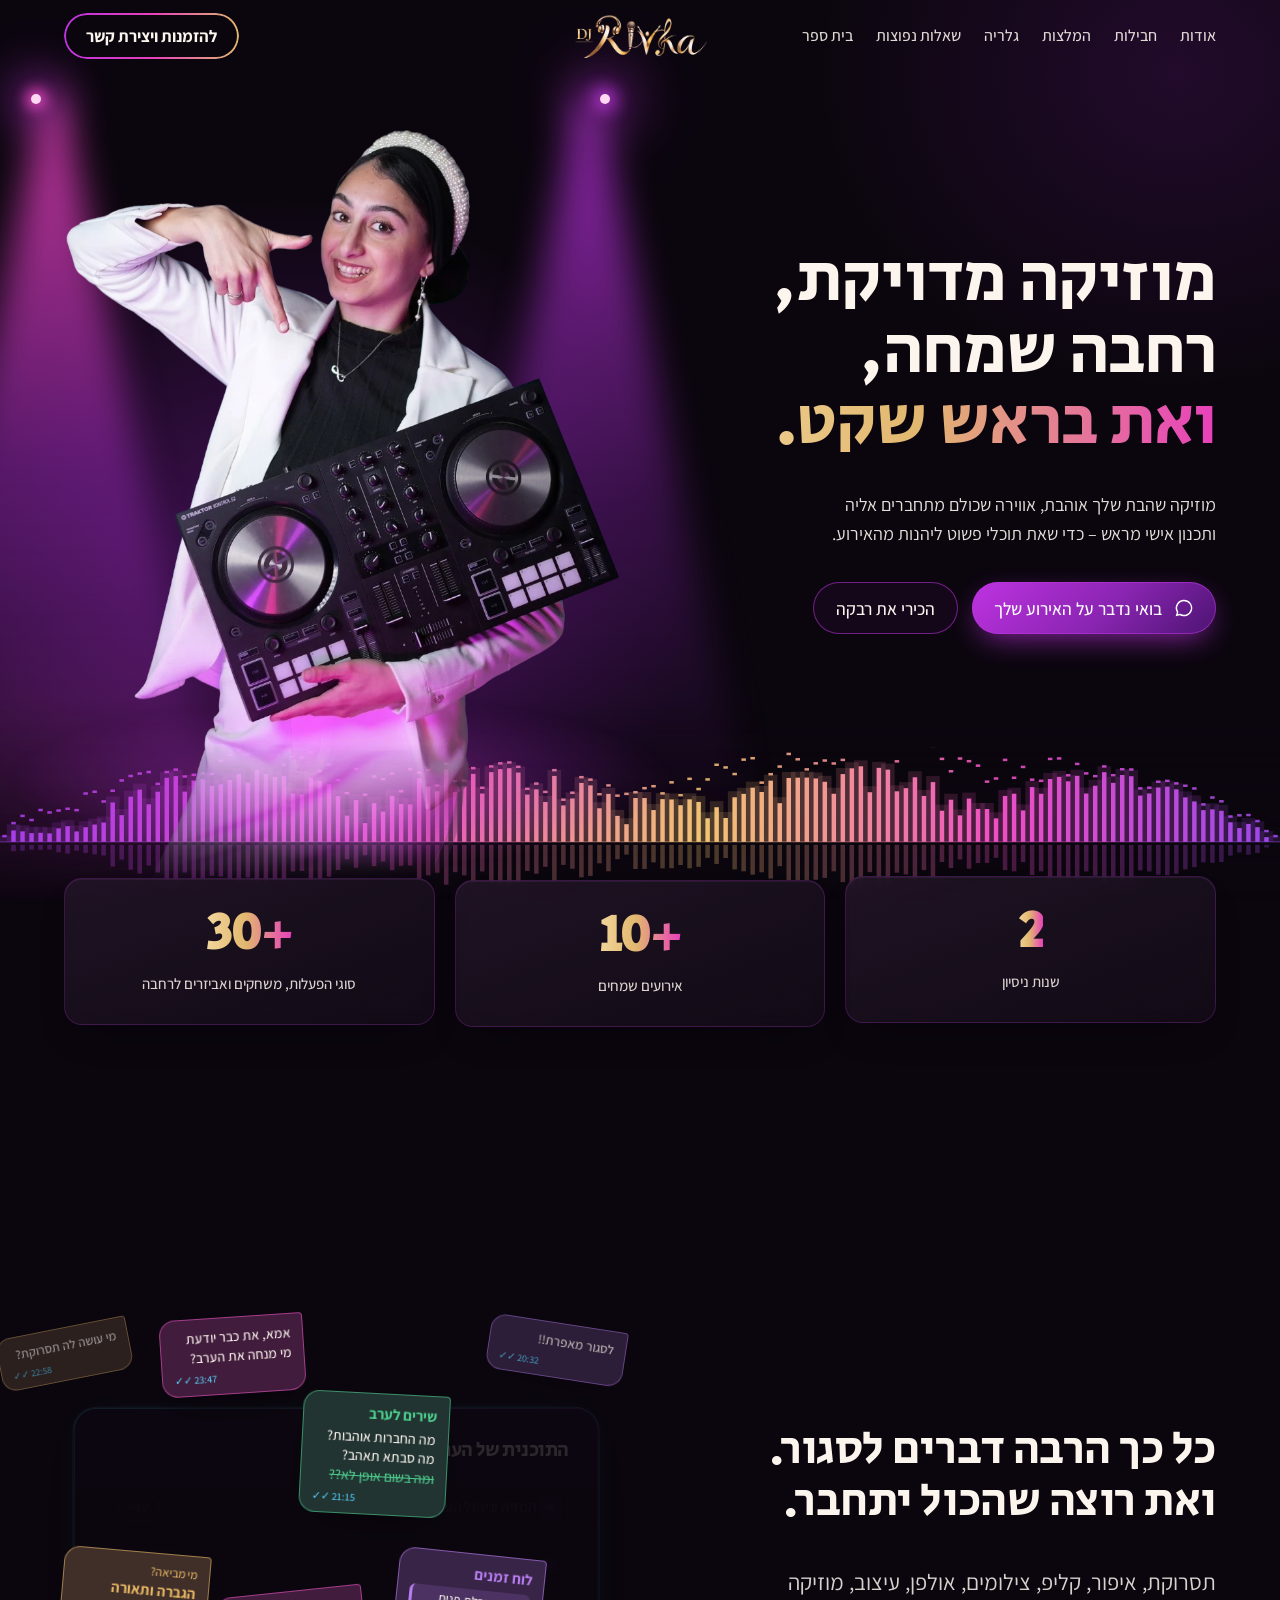
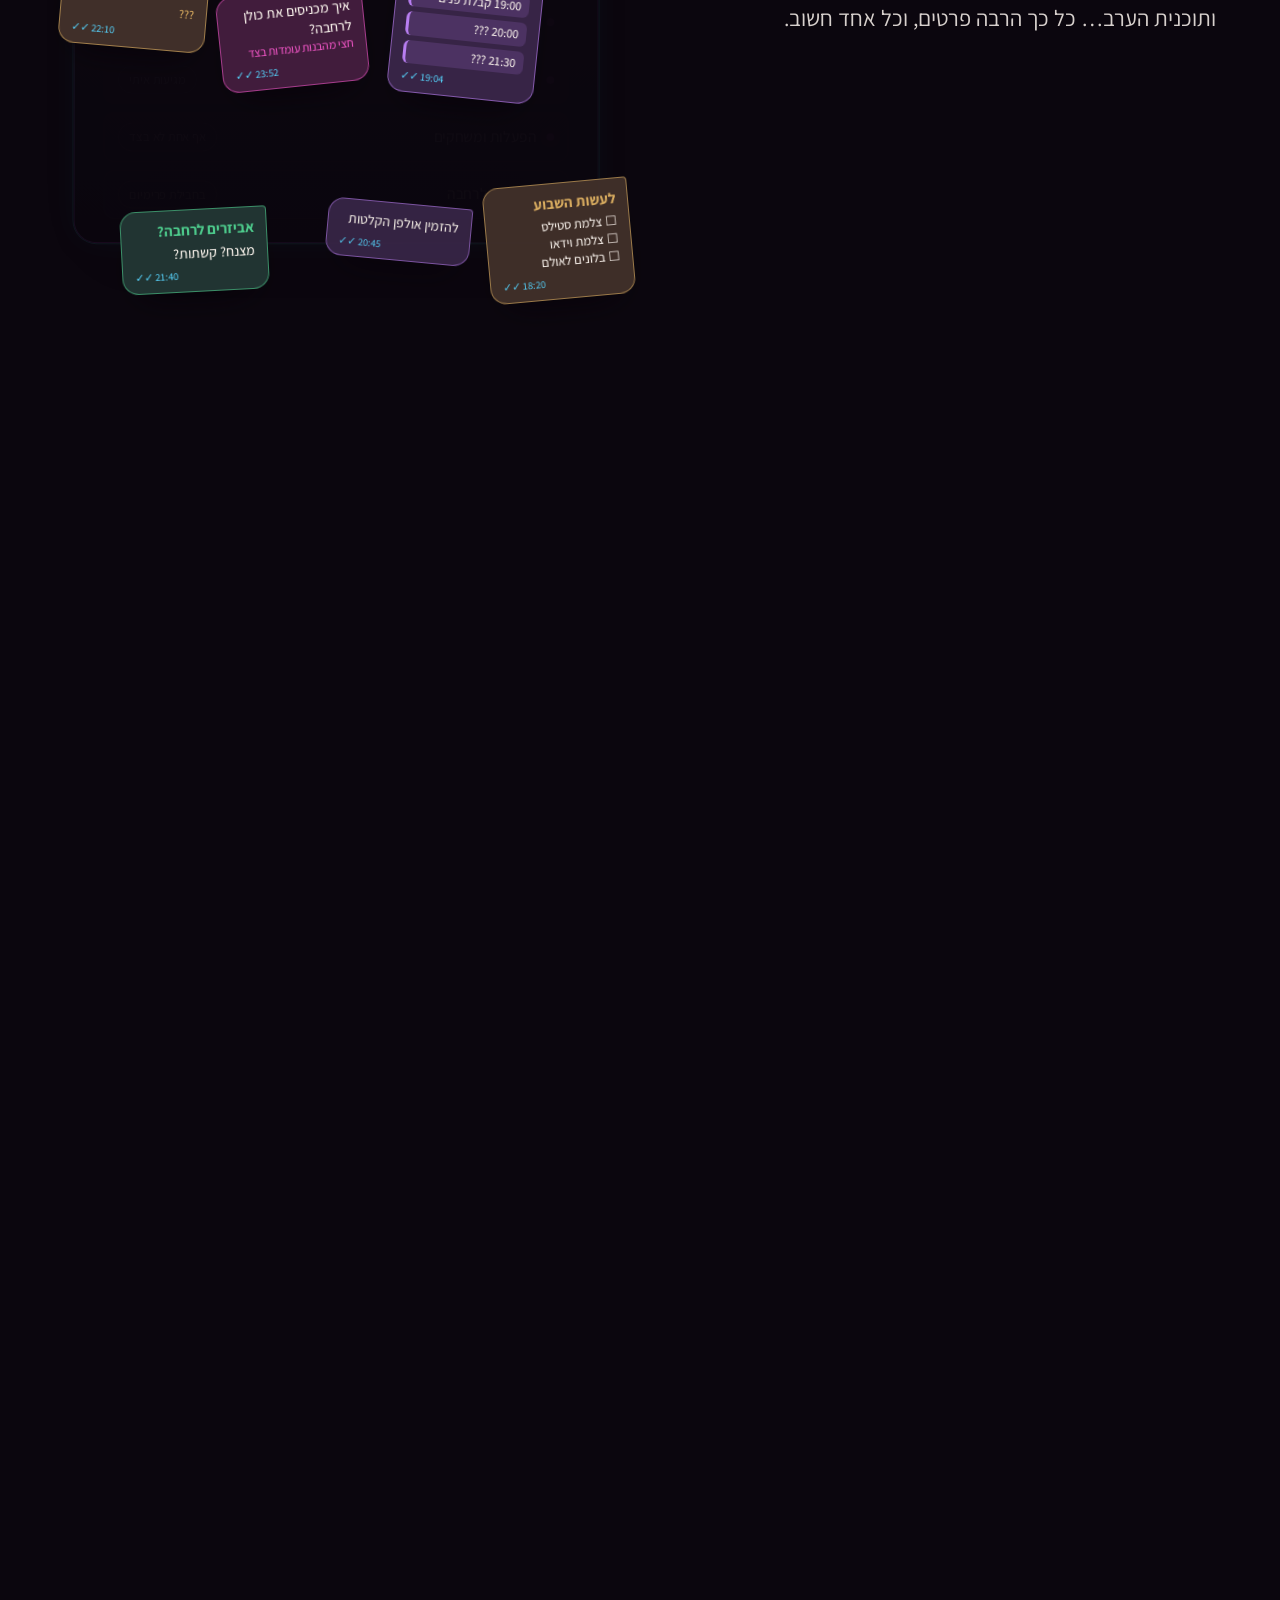
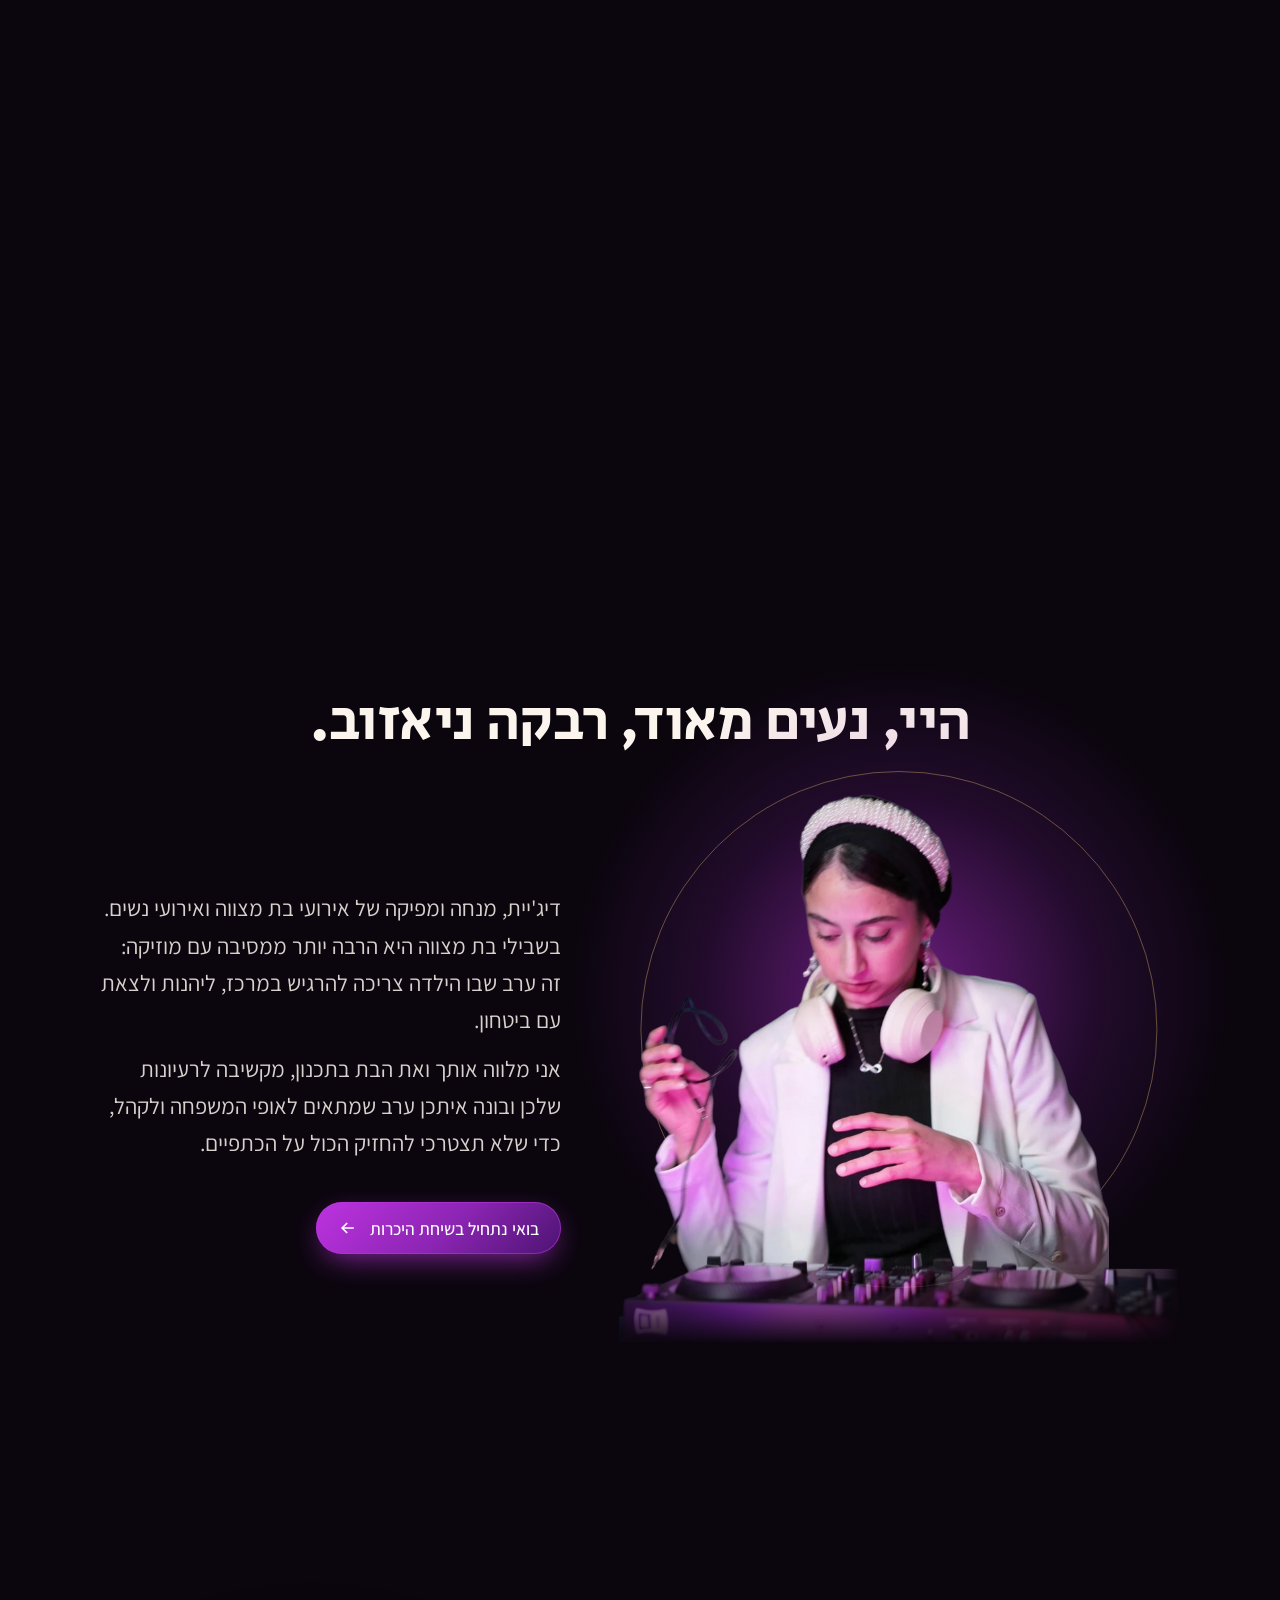
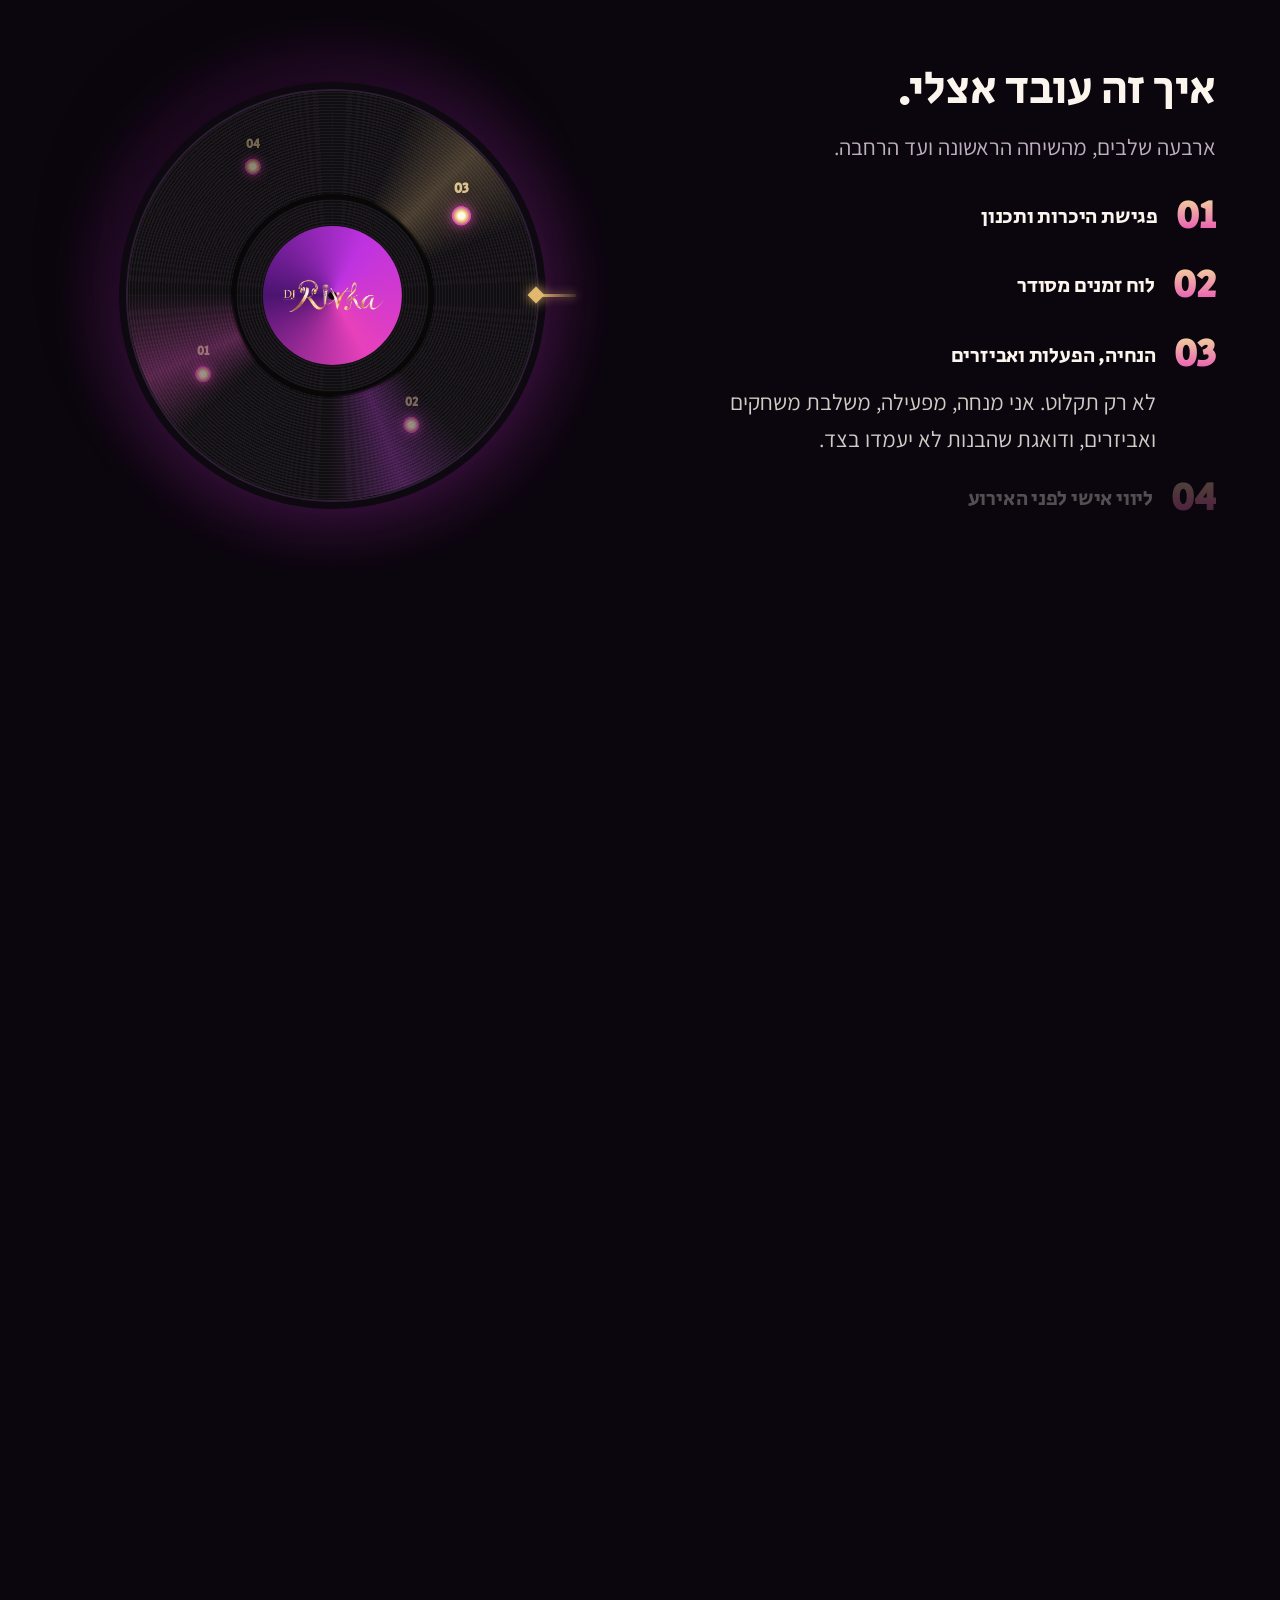
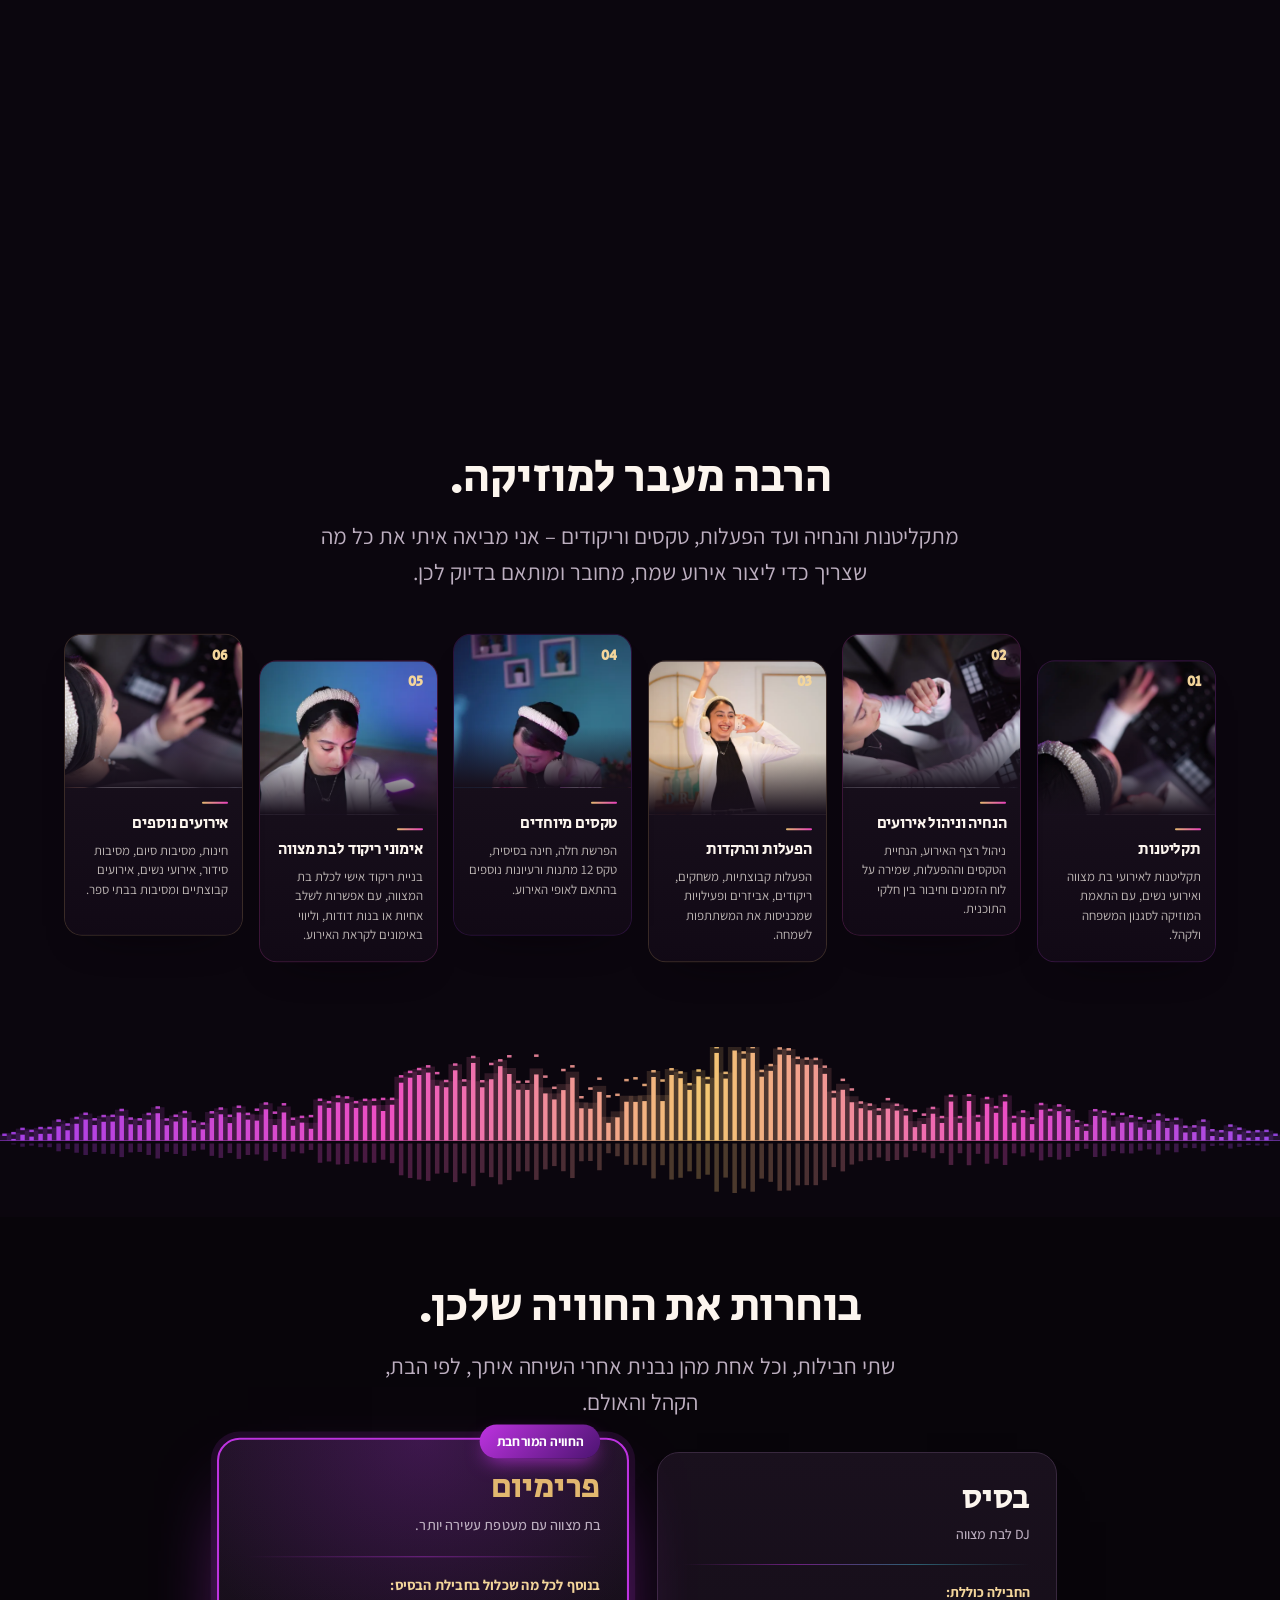
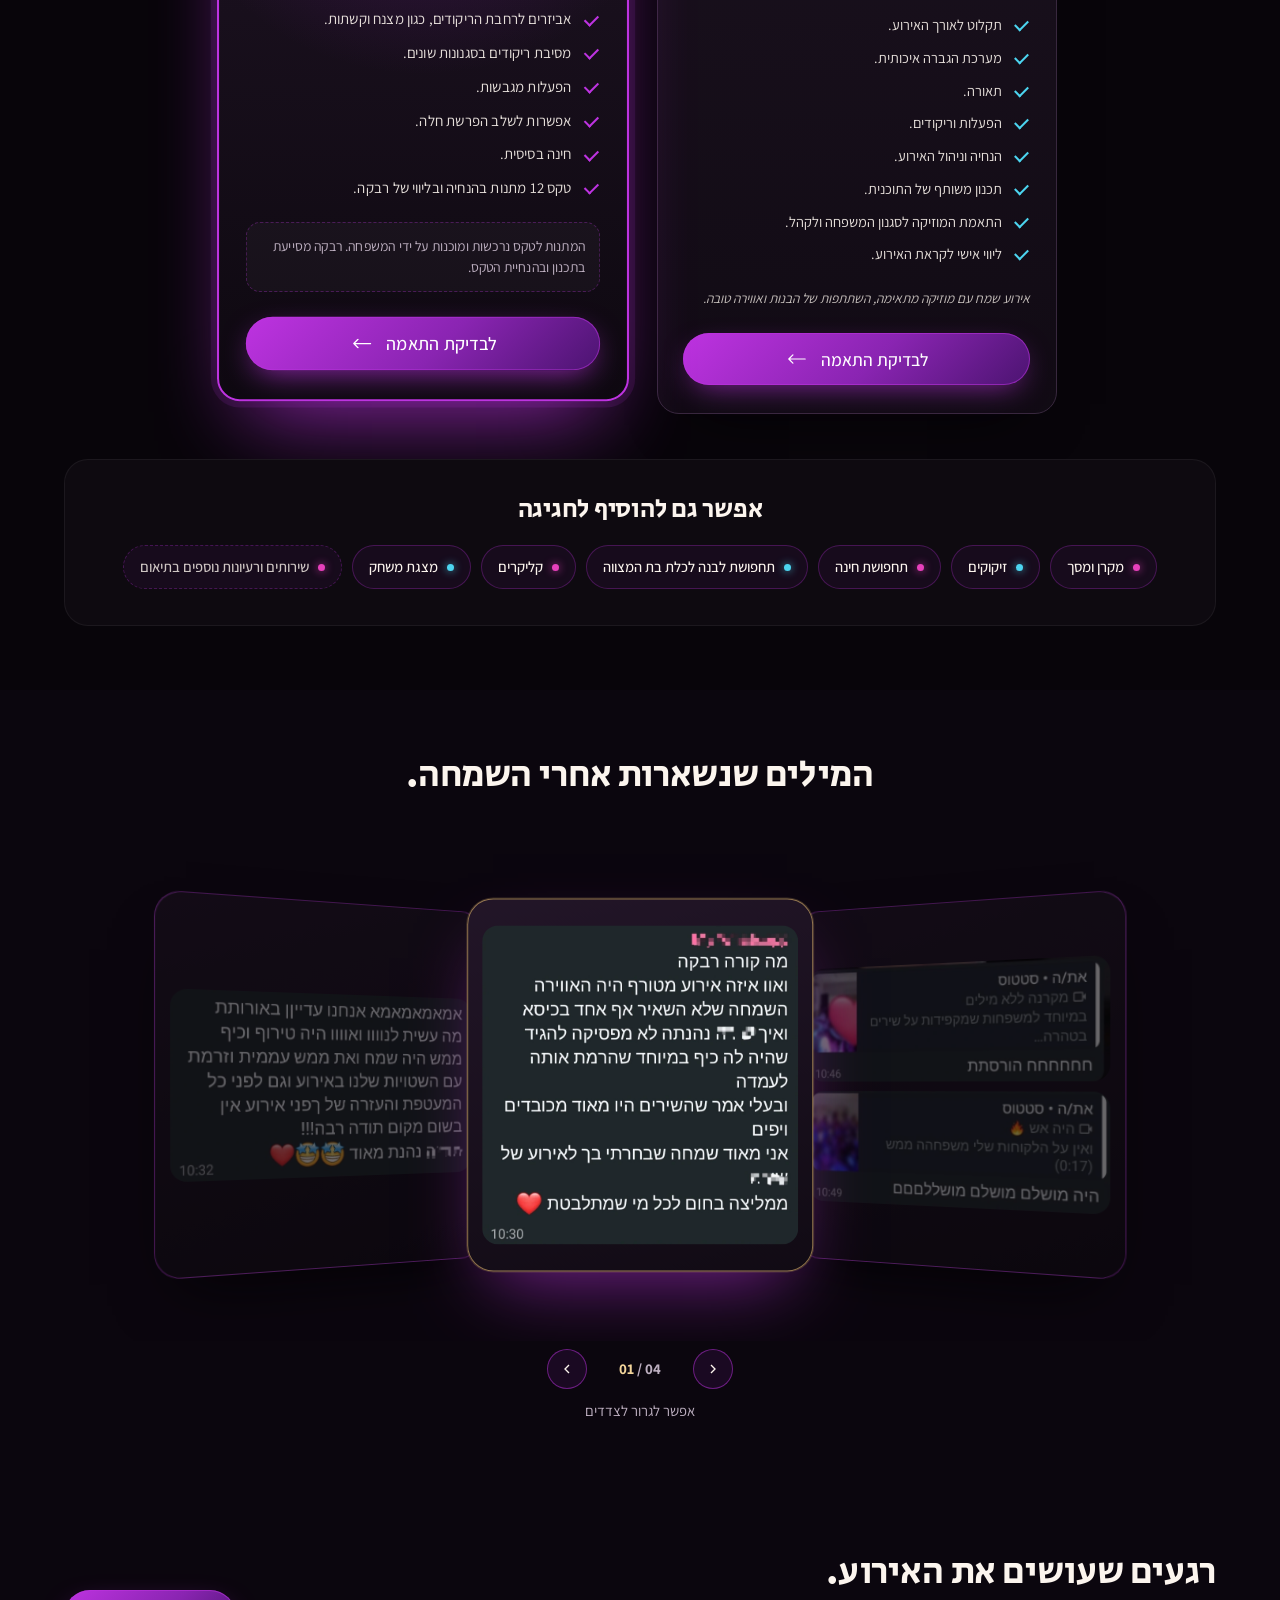
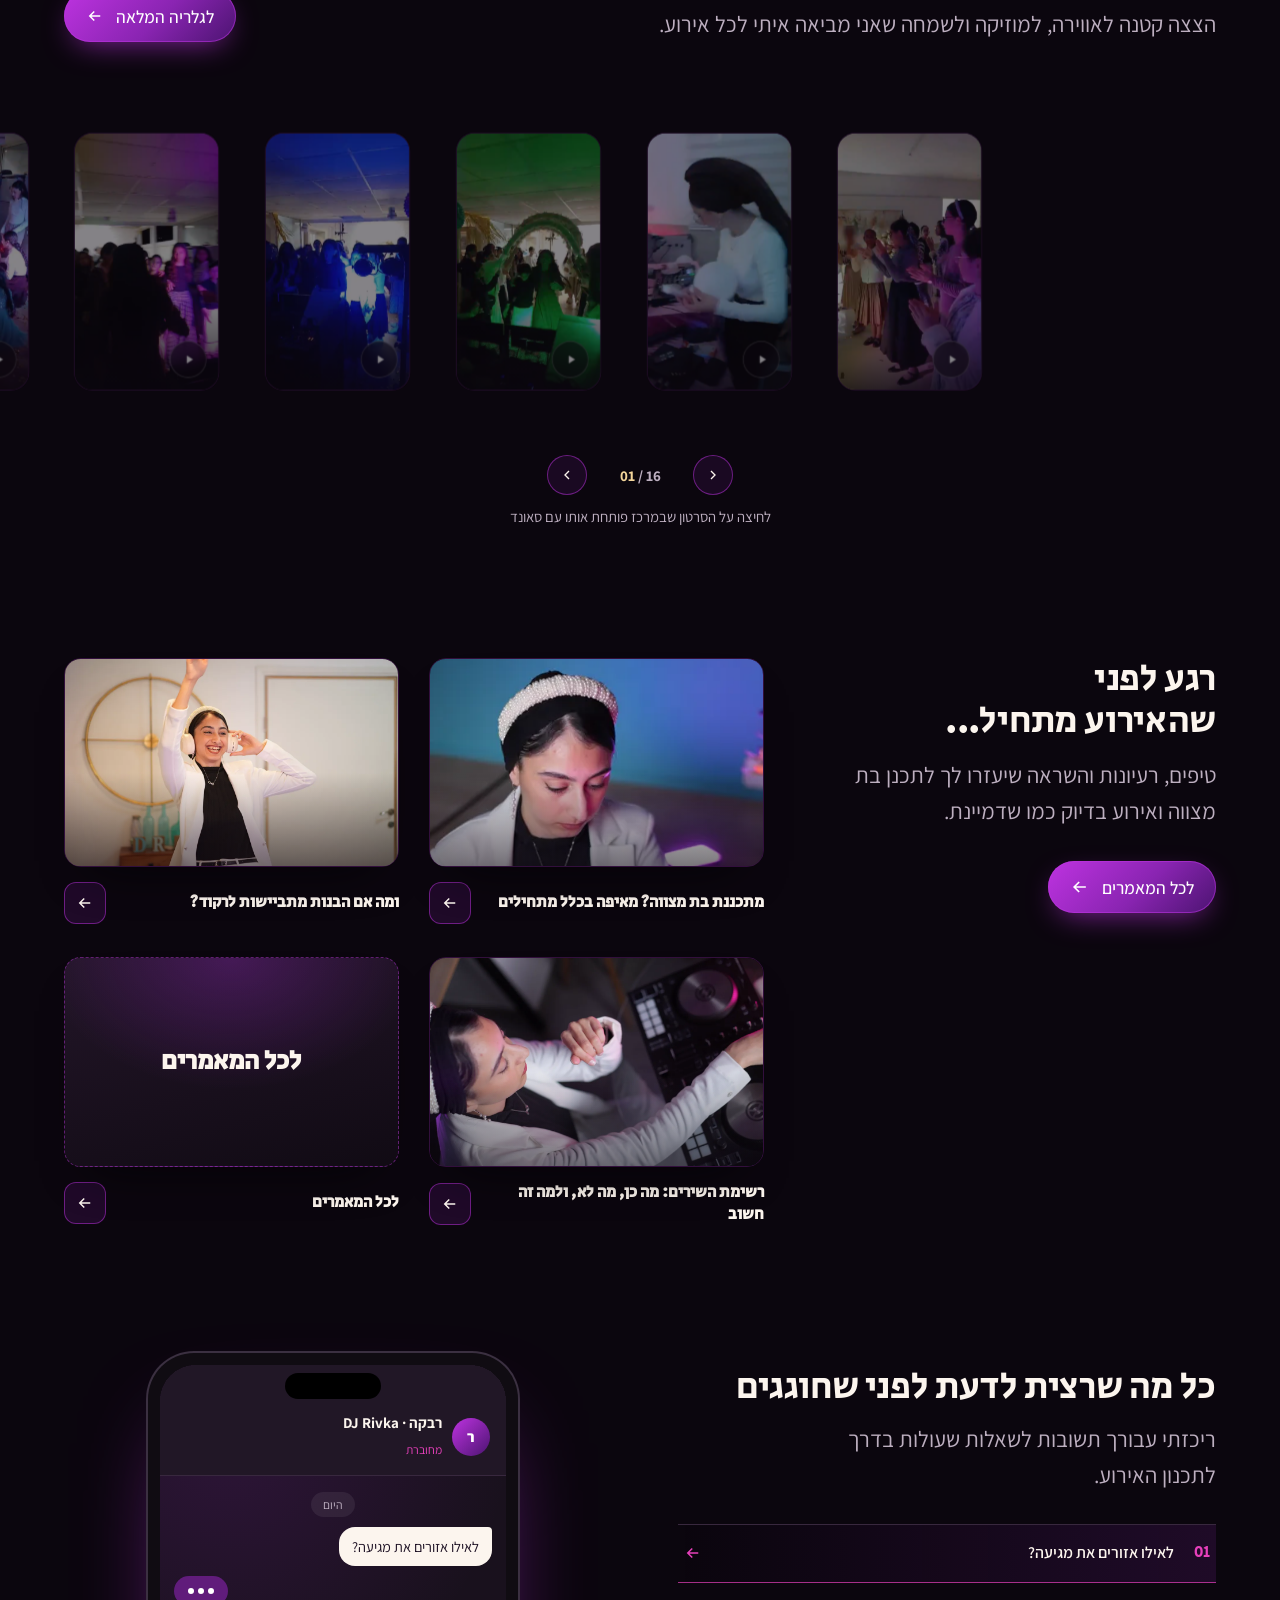
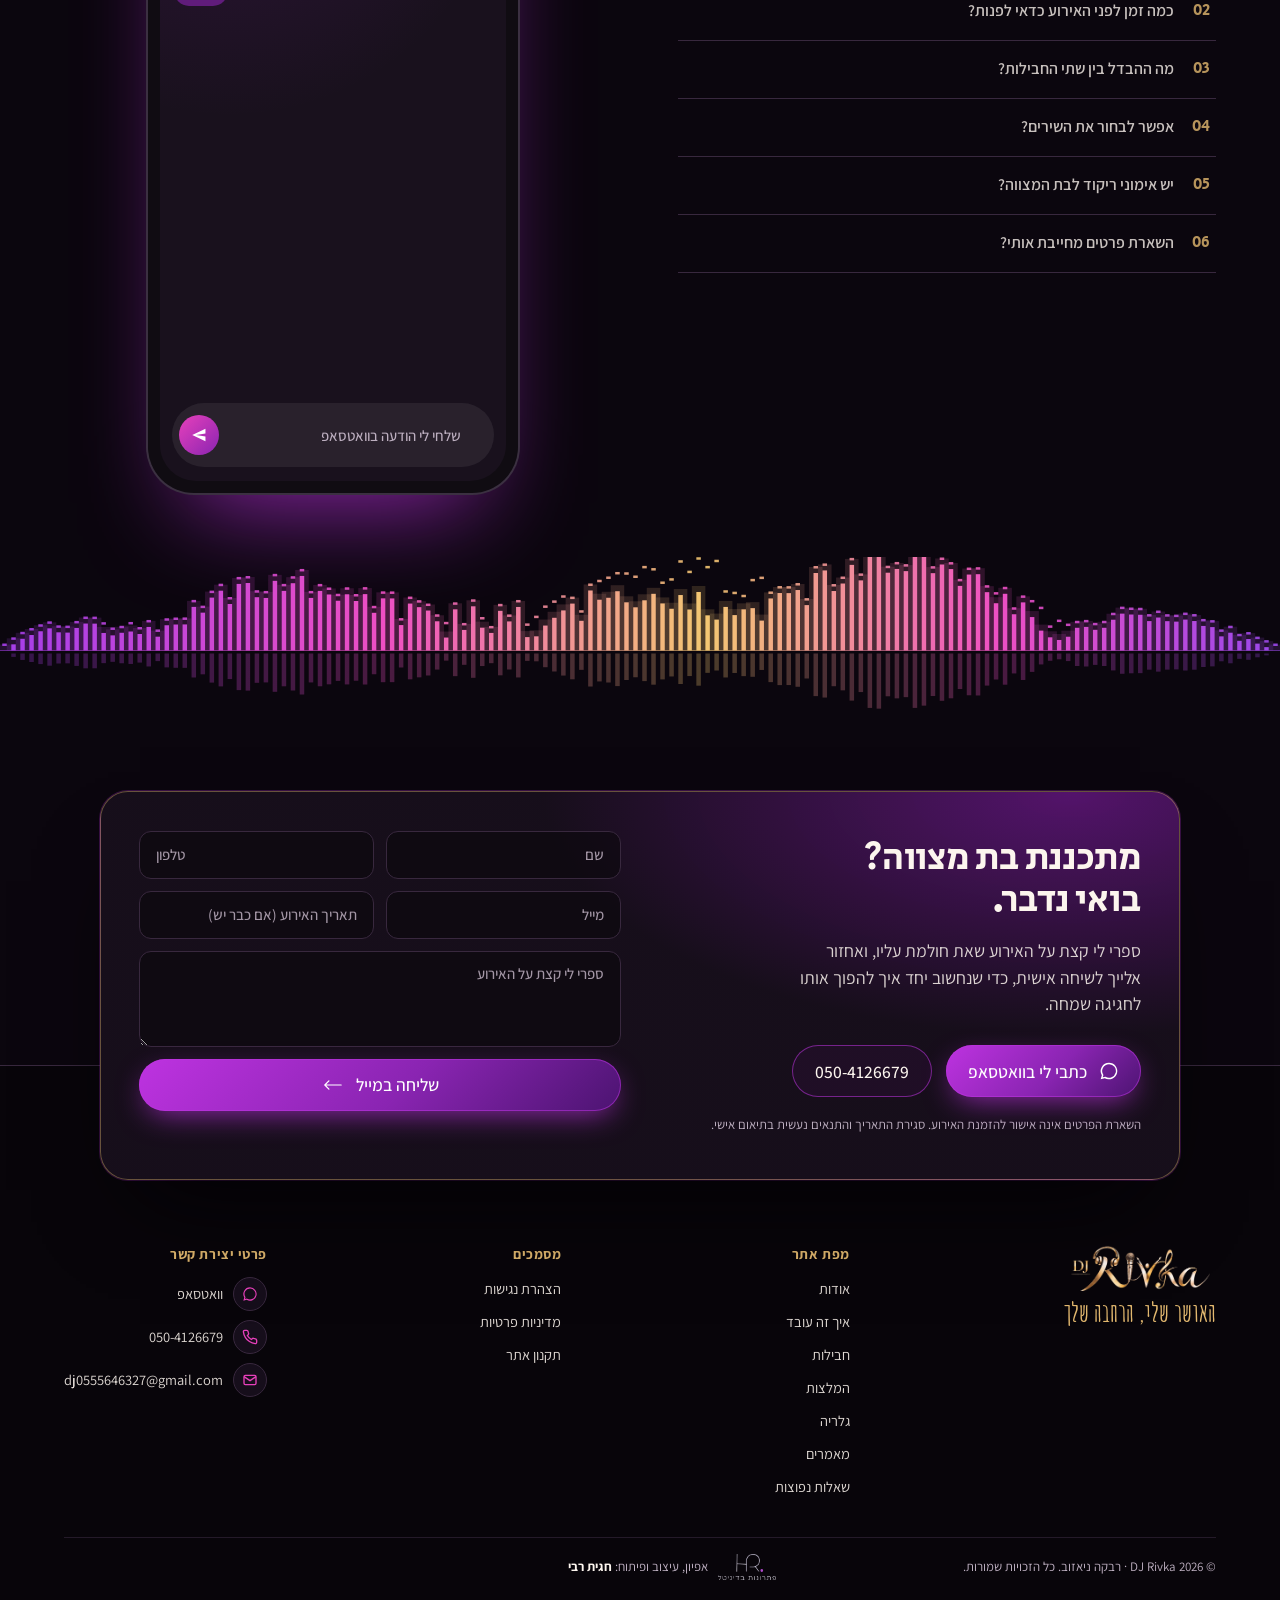
==== commit 72b9e404: "Clean logo, school item and page, new stats cubes, ready WhatsApp messages, no now-playing text" ====
--- a/index.html
+++ b/index.html
@@ -20,10 +20,10 @@
 <meta name="theme-color" content="#0b060e">
 <script type="application/ld+json">[{"@context":"https://schema.org","@type":["LocalBusiness","EntertainmentBusiness"],"@id":"https://hagitrabi.github.io/dj-rivka/#business","name":"DJ Rivka","alternateName":"רבקה ניאזוב","description":"רבקה ניאזוב, דיג'יית, מנחה ומפעילה לבת מצווה ולאירועי נשים. תכנון אישי, לוח זמנים מסודר והנחיה שמכניסה את כולן לרחבה.","url":"https://hagitrabi.github.io/dj-rivka/","image":"https://hagitrabi.github.io/dj-rivka/public/img/dj-rivka-share.jpg","logo":"https://hagitrabi.github.io/dj-rivka/public/img/dj-rivka-logo.webp","telephone":"+972-50-412-6679","email":"dj0555646327@gmail.com","areaServed":{"@type":"Country","name":"Israel"},"priceRange":"לפי התאמה","knowsLanguage":"he"},{"@context":"https://schema.org","@type":"WebSite","name":"DJ Rivka","url":"https://hagitrabi.github.io/dj-rivka/","inLanguage":"he"},{"@context":"https://schema.org","@type":"FAQPage","mainEntity":[{"@type":"Question","name":"לאילו אזורים את מגיעה?","acceptedAnswer":{"@type":"Answer","text":"לכל הארץ, בתיאום מראש."}},{"@type":"Question","name":"כמה זמן לפני האירוע כדאי לפנות?","acceptedAnswer":{"@type":"Answer","text":"כמה שיותר מוקדם, כדי לשריין את התאריך ולהספיק לתכנן יחד בנחת."}},{"@type":"Question","name":"מה ההבדל בין שתי החבילות?","acceptedAnswer":{"@type":"Answer","text":"חבילת בת מצווה כוללת תקלוט, הגברה, תאורה, הפעלות, הנחיה, תכנון משותף וליווי אישי. חבילת הפרימיום מוסיפה אביזרים לרחבה, מסיבת ריקודים בסגנונות שונים, הפעלות מגבשות ואפשרות לשלב הפרשת חלה, חינה או טקס 12 מתנות."}},{"@type":"Question","name":"אפשר לבחור את השירים?","acceptedAnswer":{"@type":"Answer","text":"כן. בונים את המוזיקה יחד איתך ועם הבת: שירים שהחברות אוהבות, שירים שהמשפחה אוהבת, וגם שירים שלא רוצים לשמוע."}},{"@type":"Question","name":"יש אימוני ריקוד לבת המצווה?","acceptedAnswer":{"@type":"Answer","text":"כן. אני בונה ריקוד אישי לכלת בת המצווה, עם אפשרות לצרף אחיות או בנות דודות, ומלווה באימונים לקראת האירוע."}},{"@type":"Question","name":"השארת פרטים מחייבת אותי?","acceptedAnswer":{"@type":"Answer","text":"לא. השארת הפרטים אינה אישור להזמנת האירוע. סגירת התאריך והתנאים נעשית בתיאום אישי."}}]}]</script>
 <meta name="description" content="רבקה ניאזוב, דיג'יית, מנחה ומפעילה לבת מצווה ולאירועי נשים. תכנון אישי, לוח זמנים מסודר והנחיה שמכניסה את כולן לרחבה.">
-<link rel="icon" type="image/png" sizes="32x32" href="public/img/icon-32.png?v=202611191740">
-<link rel="icon" type="image/png" sizes="512x512" href="public/img/icon-512.png?v=202611191740">
-<link rel="apple-touch-icon" href="public/img/icon-180.png?v=202611191740">
-<link rel="preload" as="image" href="public/img/dj-rivka-bat-mitzvah-dj.webp?v=202611191740" fetchpriority="high">
+<link rel="icon" type="image/png" sizes="32x32" href="public/img/icon-32.png?v=202611221024">
+<link rel="icon" type="image/png" sizes="512x512" href="public/img/icon-512.png?v=202611221024">
+<link rel="apple-touch-icon" href="public/img/icon-180.png?v=202611221024">
+<link rel="preload" as="image" href="public/img/dj-rivka-bat-mitzvah-dj.webp?v=202611221024" fetchpriority="high">
 <link rel="preconnect" href="https://fonts.googleapis.com"><link rel="preconnect" href="https://fonts.gstatic.com" crossorigin>
 <link rel="stylesheet" href="https://fonts.googleapis.com/css2?family=Amatic+SC:wght@700&family=Assistant:wght@400;500;600;700&family=Secular+One&display=swap" media="print" onload="this.media='all'">
 <script>document.documentElement.classList.add("js")</script>
@@ -1358,6 +1358,15 @@
   .fq-q[aria-pressed="true"] .ar{opacity:1;translate:0 0}
   .fq-phone .fq-list{display:none}
 }
+
+/* the logo on its own: no tab, no frame, no shadow; centred in the header bar */
+.logo-tab{width:auto;height:72px;margin:0;display:flex;align-items:center;justify-content:center;filter:none}
+.logo-tab img{width:clamp(120px,10.5vw,150px);height:auto;margin:0}
+@media (max-width:1100px){.logo-tab{height:64px}.logo-tab img{width:112px}}
+@media (max-width:480px){.logo-tab{height:64px}.logo-tab img{width:100px}}
+/* numbers: three cubes */
+.numbers ul{grid-template-columns:repeat(3,1fr)}
+@media (max-width:760px){.numbers ul{grid-template-columns:repeat(2,1fr)}.numbers .stat:last-child{grid-column:1 / -1}}
 </style>
 </head>
 <body>
@@ -1366,17 +1375,16 @@
 <div class="loader" id="loader" role="status" aria-live="polite">
   <div class="loader-disc">
     <svg class="loader-ring" viewBox="0 0 200 200" aria-hidden="true"><defs><linearGradient id="lg" x1="0" y1="0" x2="1" y2="1"><stop offset="0" stop-color="#b84ae8"/><stop offset=".5" stop-color="#e64fb8"/><stop offset="1" stop-color="#f0c27a"/></linearGradient></defs><circle cx="100" cy="100" r="92" fill="none" stroke="hsl(284 30% 18%)" stroke-width="3"/><circle class="arc" cx="100" cy="100" r="92" fill="none" stroke="url(#lg)" stroke-width="4" stroke-linecap="round" pathLength="100" stroke-dasharray="32 68"/></svg>
-    <img src="public/img/dj-rivka-logo.webp?v=202611191740" width="1536" height="504" alt="">
+    <img src="public/img/dj-rivka-logo.webp?v=202611221024" width="1536" height="504" alt="">
   </div>
   <span class="sr">טוען את האתר של DJ רבקה</span>
 </div>
 
 <header class="top" id="top">
   <div class="wrap">
-    <nav class="nav nav-a" aria-label="ניווט ראשי"><a href="#about">אודות</a><a href="#packages">חבילות</a><a href="#reviews">המלצות</a><a href="#gallery">גלריה</a><a href="#faq">שאלות נפוצות</a></nav>
+    <nav class="nav nav-a" aria-label="ניווט ראשי"><a href="#about">אודות</a><a href="#packages">חבילות</a><a href="#reviews">המלצות</a><a href="#gallery">גלריה</a><a href="#faq">שאלות נפוצות</a><a href="school.html?v=202611221024" data-school>בית ספר</a></nav>
     <a class="logo-tab" href="#main" aria-label="DJ Rivka, לראש הדף">
-      <svg class="tab-shape" viewBox="0 0 260 104" preserveAspectRatio="none" aria-hidden="true"><defs><linearGradient id="tabfill" x1="0" y1="0" x2="0" y2="1"><stop offset="0" stop-color="hsl(280 34% 10%)"/><stop offset="1" stop-color="hsl(282 40% 15%)"/></linearGradient><linearGradient id="tabline" x1="0" y1="0" x2="1" y2="0"><stop offset="0" stop-color="#b84ae8"/><stop offset=".5" stop-color="#f0c27a"/><stop offset="1" stop-color="#e64fb8"/></linearGradient></defs><path d="M0 0H260C244 0 238 8 235 18L222 80C218 96 206 104 190 104H70C54 104 42 96 38 80L25 18C22 8 16 0 0 0Z" fill="url(#tabfill)"/><path d="M0 0C16 0 22 8 25 18L38 80C42 96 54 104 70 104H190C206 104 218 96 222 80L235 18C238 8 244 0 260 0" fill="none" stroke="url(#tabline)" stroke-width="1.6"/></svg>
-      <img src="public/img/dj-rivka-logo.webp?v=202611191740" width="1536" height="504" alt="DJ Rivka">
+      <img src="public/img/dj-rivka-logo.webp?v=202611221024" width="1536" height="504" alt="DJ Rivka">
     </a>
     <div class="nav-b">
       <a class="btn btn-ring js-wa" data-edit="nav-cta" data-edit-label="כפתור בתפריט" aria-label="להזמנות ויצירת קשר בוואטסאפ" href="https://wa.me/972504126679"><span class="long">להזמנות ויצירת קשר</span><span class="short">דברי איתי</span><svg class="ic" viewBox="0 0 24 24" fill="currentColor" aria-hidden="true"><path d="M12 2a10 10 0 0 0-8.6 15.1L2 22l5-1.3A10 10 0 1 0 12 2zm0 1.8a8.2 8.2 0 1 1-4.2 15.2l-.3-.2-3 .8.8-2.9-.2-.3A8.2 8.2 0 0 1 12 3.8z"/></svg></a></div>
@@ -1384,7 +1392,7 @@
   <button class="burger" type="button" aria-expanded="false" aria-controls="mnav" aria-label="פתיחת התפריט"><span></span><span></span><span></span></button>
   <div class="mnav" id="mnav" hidden>
     <nav aria-label="תפריט ראשי">
-      <a href="#about">אודות</a><a href="#how">איך זה עובד</a><a href="#packages">חבילות</a><a href="#reviews">המלצות</a><a href="#gallery">גלריה</a><a href="#articles">מאמרים</a><a href="#faq">שאלות נפוצות</a><a href="#contact">יצירת קשר</a>
+      <a href="#about">אודות</a><a href="#how">איך זה עובד</a><a href="#packages">חבילות</a><a href="#reviews">המלצות</a><a href="#gallery">גלריה</a><a href="#articles">מאמרים</a><a href="#faq">שאלות נפוצות</a><a href="school.html?v=202611221024" data-school>בית ספר</a><a href="#contact">יצירת קשר</a>
     </nav>
     <a class="btn btn-main js-wa" href="https://wa.me/972504126679"><svg class="ico" viewBox="0 0 24 24" fill="currentColor" aria-hidden="true"><path d="M12 2a10 10 0 0 0-8.6 15.1L2 22l5-1.3A10 10 0 1 0 12 2zm0 1.8a8.2 8.2 0 1 1-4.2 15.2l-.3-.2-3 .8.8-2.9-.2-.3A8.2 8.2 0 0 1 12 3.8z"/></svg><span>להזמנות ויצירת קשר בוואטסאפ</span></a>
   </div>
@@ -1420,7 +1428,7 @@
       <span class="lamp l1" aria-hidden="true"></span><span class="lamp l2" aria-hidden="true"></span>
       <span class="spot s1" aria-hidden="true"></span><span class="spot s2" aria-hidden="true"></span>
       <span class="pool" aria-hidden="true"></span>
-      <img data-edit="hero-photo" data-edit-label="תמונת הירו" src="public/img/dj-rivka-bat-mitzvah-dj.webp?v=202611191740" width="855" height="1160" alt="רבקה ניאזוב מחייכת, מחזיקה קונטרולר די ג'יי ומצביעה עליו" fetchpriority="high">
+      <img data-edit="hero-photo" data-edit-label="תמונת הירו" src="public/img/dj-rivka-bat-mitzvah-dj.webp?v=202611221024" width="855" height="1160" alt="רבקה ניאזוב מחייכת, מחזיקה קונטרולר די ג'יי ומצביעה עליו" fetchpriority="high">
     </div>
   </div>
 </section>
@@ -1428,10 +1436,9 @@
 <!-- 02 NUMBERS (temporary values, to replace with Rivka's real numbers) -->
 <section class="numbers" aria-label="רבקה במספרים">
   <ul class="wrap">
-    <li class="stat" data-edit="num-1" data-name="כרטיסייה 1"><b data-edit="num-1-n" data-name="מספר 1" data-count="7">7</b><span data-edit="num-1-t" data-name="כיתוב 1">שנות ניסיון</span></li>
-    <li class="stat" data-edit="num-2" data-name="כרטיסייה 2"><b data-edit="num-2-n" data-name="מספר 2" data-count="350" data-plus>350+</b><span data-edit="num-2-t" data-name="כיתוב 2">אירועים שמחים</span></li>
-    <li class="stat" data-edit="num-3" data-name="כרטיסייה 3"><b data-edit="num-3-n" data-name="מספר 3" data-count="30" data-plus>30+</b><span data-edit="num-3-t" data-name="כיתוב 3">סוגי הפעלות ומשחקים</span></li>
-    <li class="stat" data-edit="num-4" data-name="כרטיסייה 4"><b data-edit="num-4-n" data-name="מספר 4" data-count="80" data-plus>80+</b><span data-edit="num-4-t" data-name="כיתוב 4">אביזרים לרחבה</span></li>
+    <li class="stat" data-edit="num-1" data-name="כרטיסייה 1"><b data-edit="num-1-n" data-name="מספר 1" data-count="2">2</b><span data-edit="num-1-t" data-name="כיתוב 1">שנות ניסיון</span></li>
+    <li class="stat" data-edit="num-2" data-name="כרטיסייה 2"><b data-edit="num-2-n" data-name="מספר 2" data-count="10" data-plus>10+</b><span data-edit="num-2-t" data-name="כיתוב 2">אירועים שמחים</span></li>
+    <li class="stat" data-edit="num-3" data-name="כרטיסייה 3"><b data-edit="num-3-n" data-name="מספר 3" data-count="30" data-plus>30+</b><span data-edit="num-3-t" data-name="כיתוב 3">סוגי הפעלות, משחקים ואביזרים לרחבה</span></li>
   </ul>
 </section>
 
@@ -1486,7 +1493,7 @@
         <p data-edit="about-text" data-name="טקסט אודות">דיג'יית, מנחה ומפיקה של אירועי בת מצווה ואירועי נשים. בשבילי בת מצווה היא הרבה יותר ממסיבה עם מוזיקה: זה ערב שבו הילדה צריכה להרגיש במרכז, ליהנות ולצאת עם ביטחון.</p>
         <p data-edit="about-text2" data-name="טקסט אודות 2">אני מלווה אותך ואת הבת בתכנון, מקשיבה לרעיונות שלכן ובונה איתכן ערב שמתאים לאופי המשפחה ולקהל, כדי שלא תצטרכי להחזיק הכול על הכתפיים.</p>
       </div>
-      <div class="me"><img data-edit="about-photo" data-name="תמונת אודות" src="public/img/rivka-niazov-dj-controller.webp?v=202611191740" width="848" height="842" alt="רבקה ניאזוב בעמדת הדיג׳יי, מחזיקה כבל ואוזניות על הצוואר" loading="lazy"></div>
+      <div class="me"><img data-edit="about-photo" data-name="תמונת אודות" src="public/img/rivka-niazov-dj-controller.webp?v=202611221024" width="848" height="842" alt="רבקה ניאזוב בעמדת הדיג׳יי, מחזיקה כבל ואוזניות על הצוואר" loading="lazy"></div>
       <div class="side"><a class="btn btn-main js-wa" data-edit="about-cta" data-name="כפתור אודות" href="https://wa.me/972504126679"><span data-edit-text>בואי נתחיל בשיחת היכרות</span><svg class="ico" viewBox="0 0 24 24" fill="none" stroke="currentColor" stroke-width="2" aria-hidden="true"><path d="M19 12H5m6-6-6 6 6 6"/></svg></a></div>
     </div>
   </div>
@@ -1509,7 +1516,7 @@
       </div>
       <div class="disc" id="disc" aria-hidden="true">
         <div class="vinyl" id="vinyl">
-          <div class="vinyl-label"><img src="public/img/dj-rivka-logo.webp?v=202611191740" width="1536" height="504" alt=""></div>
+          <div class="vinyl-label"><img src="public/img/dj-rivka-logo.webp?v=202611221024" width="1536" height="504" alt=""></div>
           <span class="hot"><b>01</b></span><span class="hot"><b>02</b></span><span class="hot"><b>03</b></span><span class="hot"><b>04</b></span>
         </div>
         <div class="shine"></div>
@@ -1528,12 +1535,12 @@
     </div>
     <div class="svc-track" id="svc-track"><div class="svc-pin" id="svc-pin">
     <div class="stack">
-      <article class="tall "><div class="top"><span class="no">01</span><img data-edit="svc-1-img" data-name="שירות 1, תמונה" src="public/img/dj-rivka-pearl-headband-mixer.webp?v=202611191740" alt="" loading="lazy"></div><div class="txt"><h3 data-edit="svc-1" data-name="שירות 1">תקליטנות</h3><p data-edit="svc-1-t" data-name="שירות 1, הסבר">תקליטנות לאירועי בת מצווה ואירועי נשים, עם התאמת המוזיקה לסגנון המשפחה ולקהל.</p></div></article>
-      <article class="tall t-pink"><div class="top"><span class="no">02</span><img data-edit="svc-2-img" data-name="שירות 2, תמונה" src="public/img/dj-rivka-mixing-from-above.webp?v=202611191740" alt="" loading="lazy"></div><div class="txt"><h3 data-edit="svc-2" data-name="שירות 2">הנחיה וניהול אירועים</h3><p data-edit="svc-2-t" data-name="שירות 2, הסבר">ניהול רצף האירוע, הנחיית הטקסים וההפעלות, שמירה על לוח הזמנים וחיבור בין חלקי התוכנית.</p></div></article>
-      <article class="tall t-gold"><div class="top"><span class="no">03</span><img data-edit="svc-3-img" data-name="שירות 3, תמונה" src="public/img/dj-rivka-dancing-with-headphones.webp?v=202611191740" alt="" loading="lazy"></div><div class="txt"><h3 data-edit="svc-3" data-name="שירות 3">הפעלות והרקדות</h3><p data-edit="svc-3-t" data-name="שירות 3, הסבר">הפעלות קבוצתיות, משחקים, ריקודים, אביזרים ופעילויות שמכניסות את המשתתפות לשמחה.</p></div></article>
-      <article class="tall t-deep"><div class="top"><span class="no">04</span><img data-edit="svc-4-img" data-name="שירות 4, תמונה" src="public/img/dj-rivka-headphones-and-flowers.webp?v=202611191740" alt="" loading="lazy"></div><div class="txt"><h3 data-edit="svc-4" data-name="שירות 4">טקסים מיוחדים</h3><p data-edit="svc-4-t" data-name="שירות 4, הסבר">הפרשת חלה, חינה בסיסית, טקס 12 מתנות ורעיונות נוספים בהתאם לאופי האירוע.</p></div></article>
-      <article class="tall t-pink"><div class="top"><span class="no">05</span><img data-edit="svc-5-img" data-name="שירות 5, תמונה" src="public/img/dj-rivka-at-the-mixer.webp?v=202611191740" alt="" loading="lazy"></div><div class="txt"><h3 data-edit="svc-5" data-name="שירות 5">אימוני ריקוד לבת מצווה</h3><p data-edit="svc-5-t" data-name="שירות 5, הסבר">בניית ריקוד אישי לכלת בת המצווה, עם אפשרות לשלב אחיות או בנות דודות, וליווי באימונים לקראת האירוע.</p></div></article>
-      <article class="tall t-gold"><div class="top"><span class="no">06</span><img data-edit="svc-6-img" data-name="שירות 6, תמונה" src="public/img/dj-rivka-close-up-at-the-mixer.webp?v=202611191740" alt="" loading="lazy"></div><div class="txt"><h3 data-edit="svc-6" data-name="שירות 6">אירועים נוספים</h3><p data-edit="svc-6-t" data-name="שירות 6, הסבר">חינות, מסיבות סיום, מסיבות סידור, אירועי נשים, אירועים קבוצתיים ומסיבות בבתי ספר.</p></div></article>
+      <article class="tall "><div class="top"><span class="no">01</span><img data-edit="svc-1-img" data-name="שירות 1, תמונה" src="public/img/dj-rivka-pearl-headband-mixer.webp?v=202611221024" alt="" loading="lazy"></div><div class="txt"><h3 data-edit="svc-1" data-name="שירות 1">תקליטנות</h3><p data-edit="svc-1-t" data-name="שירות 1, הסבר">תקליטנות לאירועי בת מצווה ואירועי נשים, עם התאמת המוזיקה לסגנון המשפחה ולקהל.</p></div></article>
+      <article class="tall t-pink"><div class="top"><span class="no">02</span><img data-edit="svc-2-img" data-name="שירות 2, תמונה" src="public/img/dj-rivka-mixing-from-above.webp?v=202611221024" alt="" loading="lazy"></div><div class="txt"><h3 data-edit="svc-2" data-name="שירות 2">הנחיה וניהול אירועים</h3><p data-edit="svc-2-t" data-name="שירות 2, הסבר">ניהול רצף האירוע, הנחיית הטקסים וההפעלות, שמירה על לוח הזמנים וחיבור בין חלקי התוכנית.</p></div></article>
+      <article class="tall t-gold"><div class="top"><span class="no">03</span><img data-edit="svc-3-img" data-name="שירות 3, תמונה" src="public/img/dj-rivka-dancing-with-headphones.webp?v=202611221024" alt="" loading="lazy"></div><div class="txt"><h3 data-edit="svc-3" data-name="שירות 3">הפעלות והרקדות</h3><p data-edit="svc-3-t" data-name="שירות 3, הסבר">הפעלות קבוצתיות, משחקים, ריקודים, אביזרים ופעילויות שמכניסות את המשתתפות לשמחה.</p></div></article>
+      <article class="tall t-deep"><div class="top"><span class="no">04</span><img data-edit="svc-4-img" data-name="שירות 4, תמונה" src="public/img/dj-rivka-headphones-and-flowers.webp?v=202611221024" alt="" loading="lazy"></div><div class="txt"><h3 data-edit="svc-4" data-name="שירות 4">טקסים מיוחדים</h3><p data-edit="svc-4-t" data-name="שירות 4, הסבר">הפרשת חלה, חינה בסיסית, טקס 12 מתנות ורעיונות נוספים בהתאם לאופי האירוע.</p></div></article>
+      <article class="tall t-pink"><div class="top"><span class="no">05</span><img data-edit="svc-5-img" data-name="שירות 5, תמונה" src="public/img/dj-rivka-at-the-mixer.webp?v=202611221024" alt="" loading="lazy"></div><div class="txt"><h3 data-edit="svc-5" data-name="שירות 5">אימוני ריקוד לבת מצווה</h3><p data-edit="svc-5-t" data-name="שירות 5, הסבר">בניית ריקוד אישי לכלת בת המצווה, עם אפשרות לשלב אחיות או בנות דודות, וליווי באימונים לקראת האירוע.</p></div></article>
+      <article class="tall t-gold"><div class="top"><span class="no">06</span><img data-edit="svc-6-img" data-name="שירות 6, תמונה" src="public/img/dj-rivka-close-up-at-the-mixer.webp?v=202611221024" alt="" loading="lazy"></div><div class="txt"><h3 data-edit="svc-6" data-name="שירות 6">אירועים נוספים</h3><p data-edit="svc-6-t" data-name="שירות 6, הסבר">חינות, מסיבות סיום, מסיבות סידור, אירועי נשים, אירועים קבוצתיים ומסיבות בבתי ספר.</p></div></article>
     </div>
     <div class="svc-nav" aria-hidden="true"><span class="svc-dots" id="svc-dots"></span></div>
     <p class="swipe" aria-hidden="true">החליקי לצד לעוד שירותים</p>
@@ -1542,7 +1549,7 @@
 </section>
 
 <!-- soundtrack band -->
-<div class="wave-band" aria-hidden="true"><canvas class="wave" data-wave="band"></canvas><span class="label"><i></i>מתנגן עכשיו: הערב שלכן</span></div>
+<div class="wave-band" aria-hidden="true"><canvas class="wave" data-wave="band"></canvas></div>
 
 <!-- 05 PACKAGES -->
 <section class="pk sec" id="packages" aria-labelledby="packages-title">
@@ -1610,10 +1617,10 @@
   </div>
   <div class="ring-wrap" id="ring-wrap" tabindex="0" role="region" aria-roledescription="קרוסלה" aria-label="הודעות וואטסאפ מאימהות. אפשר להחליף בחיצים">
     <div class="ring-stage" id="ring">
-      <figure class="wa" data-edit="rev-wa-1" data-name="המלצה 1"><img src="public/img/reviews/bat-mitzvah-review-1.webp?v=202611191740" width="800" height="810" alt="הודעת וואטסאפ: מה קורה רבקה, ואוו איזה אירוע מטורף היה, האווירה השמחה שלא השאיר אף אחד בכיסא, והיא נהנתה ולא מפסיקה להגיד שהיה לה כיף במיוחד שהרמת אותה לעמדה. ובעלי אמר שהשירים היו מאוד מכובדים ויפים. אני מאוד שמחה שבחרתי בך לאירוע. ממליצה בחום לכל מי שמתלבטת."></figure>
-      <figure class="wa" data-edit="rev-wa-2" data-name="המלצה 2"><img src="public/img/reviews/bat-mitzvah-review-2.webp?v=202611191740" width="801" height="472" alt="הודעת וואטסאפ: אנחנו עדיין באורות, מה עשית לנו, היה טירוף וכיף, ממש היה שמח ואת ממש עממית וזרמת עם השטויות שלנו באירוע, וגם לפני כל המעטפת והעזרה של לפני אירוע אין בשום מקום. תודה רבה! היא נהנתה מאוד."></figure>
-      <figure class="wa" data-edit="rev-wa-3" data-name="המלצה 3"><img src="public/img/reviews/bat-mitzvah-review-3.webp?v=202611191740" width="766" height="248" alt="הודעת וואטסאפ: רבקה יקרה, תודה על אירוע שמח מהנה ועם הרבה קצב ואנרגיות מדהימות. נהננו מאוד, אין עלייך. תודה רבה."></figure>
-      <figure class="wa" data-edit="rev-wa-4" data-name="המלצה 4"><img src="public/img/reviews/bat-mitzvah-review-4a.webp?v=202611191740" width="763" height="291" alt="תגובה לסטטוס: הורסתת"><img src="public/img/reviews/bat-mitzvah-review-4b.webp?v=202611191740" width="750" height="281" alt="תגובה לסטטוס: היה מושלם מושלם"></figure>
+      <figure class="wa" data-edit="rev-wa-1" data-name="המלצה 1"><img src="public/img/reviews/bat-mitzvah-review-1.webp?v=202611221024" width="800" height="810" alt="הודעת וואטסאפ: מה קורה רבקה, ואוו איזה אירוע מטורף היה, האווירה השמחה שלא השאיר אף אחד בכיסא, והיא נהנתה ולא מפסיקה להגיד שהיה לה כיף במיוחד שהרמת אותה לעמדה. ובעלי אמר שהשירים היו מאוד מכובדים ויפים. אני מאוד שמחה שבחרתי בך לאירוע. ממליצה בחום לכל מי שמתלבטת."></figure>
+      <figure class="wa" data-edit="rev-wa-2" data-name="המלצה 2"><img src="public/img/reviews/bat-mitzvah-review-2.webp?v=202611221024" width="801" height="472" alt="הודעת וואטסאפ: אנחנו עדיין באורות, מה עשית לנו, היה טירוף וכיף, ממש היה שמח ואת ממש עממית וזרמת עם השטויות שלנו באירוע, וגם לפני כל המעטפת והעזרה של לפני אירוע אין בשום מקום. תודה רבה! היא נהנתה מאוד."></figure>
+      <figure class="wa" data-edit="rev-wa-3" data-name="המלצה 3"><img src="public/img/reviews/bat-mitzvah-review-3.webp?v=202611221024" width="766" height="248" alt="הודעת וואטסאפ: רבקה יקרה, תודה על אירוע שמח מהנה ועם הרבה קצב ואנרגיות מדהימות. נהננו מאוד, אין עלייך. תודה רבה."></figure>
+      <figure class="wa" data-edit="rev-wa-4" data-name="המלצה 4"><img src="public/img/reviews/bat-mitzvah-review-4a.webp?v=202611221024" width="763" height="291" alt="תגובה לסטטוס: הורסתת"><img src="public/img/reviews/bat-mitzvah-review-4b.webp?v=202611221024" width="750" height="281" alt="תגובה לסטטוס: היה מושלם מושלם"></figure>
     </div>
   </div>
   <div class="ring-bar">
@@ -1629,7 +1636,7 @@
   <div class="wrap head">
     <div><h2 class="h2" id="gallery-title" data-edit="gal-title" data-edit-label="כותרת גלריה">רגעים שעושים את האירוע.</h2>
       <p class="lead" style="margin-top:12px" data-edit="gal-lead" data-edit-label="משפט גלריה">הצצה קטנה לאווירה, למוזיקה ולשמחה שאני מביאה איתי לכל אירוע.</p></div>
-    <a class="btn btn-ghost" href="gallery.html?v=202611191740" data-edit="gal-all" data-name="כפתור לגלריה המלאה"><span data-edit-text>לגלריה המלאה</span><svg class="ico" viewBox="0 0 24 24" fill="none" stroke="currentColor" stroke-width="2" aria-hidden="true"><path d="M19 12H5m6-6-6 6 6 6"/></svg></a>
+    <a class="btn btn-ghost" href="gallery.html?v=202611221024" data-edit="gal-all" data-name="כפתור לגלריה המלאה"><span data-edit-text>לגלריה המלאה</span><svg class="ico" viewBox="0 0 24 24" fill="none" stroke="currentColor" stroke-width="2" aria-hidden="true"><path d="M19 12H5m6-6-6 6 6 6"/></svg></a>
   </div>
   <div class="wrap">
     <div class="reels" id="reels" tabindex="0" role="region" aria-label="סרטונים מאירועים, אפשר לגלול לצדדים"></div>
@@ -1649,13 +1656,13 @@
     <div class="arts-head">
       <h2 id="articles-title" data-edit="art-title" data-name="כותרת מאמרים">רגע לפני שהאירוע מתחיל...</h2>
       <p class="lead" data-edit="art-lead" data-name="משפט מאמרים">טיפים, רעיונות והשראה שיעזרו לך לתכנן בת מצווה ואירוע בדיוק כמו שדמיינת.</p>
-      <a class="btn btn-ghost" href="articles.html?v=202611191740" data-edit="art-all" data-name="כפתור לכל המאמרים"><span data-edit-text>לכל המאמרים</span><svg viewBox="0 0 24 24" fill="none" stroke="currentColor" stroke-width="2" aria-hidden="true"><path d="M19 12H5m6-6-6 6 6 6"/></svg></a>
+      <a class="btn btn-ghost" href="articles.html?v=202611221024" data-edit="art-all" data-name="כפתור לכל המאמרים"><span data-edit-text>לכל המאמרים</span><svg viewBox="0 0 24 24" fill="none" stroke="currentColor" stroke-width="2" aria-hidden="true"><path d="M19 12H5m6-6-6 6 6 6"/></svg></a>
     </div>
     <div class="arts-cards">
-      <a class="acard" href="article-planning-a-bat-mitzvah.html?v=202611191740"><span class="pic"><img src="public/img/dj-rivka-at-the-mixer.webp?v=202611191740" alt="" loading="lazy"></span><span class="row"><span class="t" role="heading" aria-level="3" data-edit="art-1" data-name="מאמר 1">מתכננת בת מצווה? מאיפה בכלל מתחילים</span><span class="ar" aria-hidden="true"><svg viewBox="0 0 24 24" fill="none" stroke="currentColor" stroke-width="2"><path d="M19 12H5m6-6-6 6 6 6"/></svg></span></span></a>
-      <a class="acard" href="article-when-girls-are-shy-to-dance.html?v=202611191740"><span class="pic"><img src="public/img/dj-rivka-dancing-with-headphones.webp?v=202611191740" alt="" loading="lazy"></span><span class="row"><span class="t" role="heading" aria-level="3" data-edit="art-2" data-name="מאמר 2">ומה אם הבנות מתביישות לרקוד?</span><span class="ar" aria-hidden="true"><svg viewBox="0 0 24 24" fill="none" stroke="currentColor" stroke-width="2"><path d="M19 12H5m6-6-6 6 6 6"/></svg></span></span></a>
-      <a class="acard" href="article-bat-mitzvah-song-list.html?v=202611191740"><span class="pic"><img src="public/img/dj-rivka-mixing-from-above.webp?v=202611191740" alt="" loading="lazy"></span><span class="row"><span class="t" role="heading" aria-level="3" data-edit="art-3" data-name="מאמר 3">רשימת השירים: מה כן, מה לא, ולמה זה חשוב</span><span class="ar" aria-hidden="true"><svg viewBox="0 0 24 24" fill="none" stroke="currentColor" stroke-width="2"><path d="M19 12H5m6-6-6 6 6 6"/></svg></span></span></a>
-      <a class="acard all" href="articles.html?v=202611191740"><span class="pic"><b>לכל המאמרים</b></span><span class="row"><span class="t">לכל המאמרים</span><span class="ar" aria-hidden="true"><svg viewBox="0 0 24 24" fill="none" stroke="currentColor" stroke-width="2"><path d="M19 12H5m6-6-6 6 6 6"/></svg></span></span></a>
+      <a class="acard" href="article-planning-a-bat-mitzvah.html?v=202611221024"><span class="pic"><img src="public/img/dj-rivka-at-the-mixer.webp?v=202611221024" alt="" loading="lazy"></span><span class="row"><span class="t" role="heading" aria-level="3" data-edit="art-1" data-name="מאמר 1">מתכננת בת מצווה? מאיפה בכלל מתחילים</span><span class="ar" aria-hidden="true"><svg viewBox="0 0 24 24" fill="none" stroke="currentColor" stroke-width="2"><path d="M19 12H5m6-6-6 6 6 6"/></svg></span></span></a>
+      <a class="acard" href="article-when-girls-are-shy-to-dance.html?v=202611221024"><span class="pic"><img src="public/img/dj-rivka-dancing-with-headphones.webp?v=202611221024" alt="" loading="lazy"></span><span class="row"><span class="t" role="heading" aria-level="3" data-edit="art-2" data-name="מאמר 2">ומה אם הבנות מתביישות לרקוד?</span><span class="ar" aria-hidden="true"><svg viewBox="0 0 24 24" fill="none" stroke="currentColor" stroke-width="2"><path d="M19 12H5m6-6-6 6 6 6"/></svg></span></span></a>
+      <a class="acard" href="article-bat-mitzvah-song-list.html?v=202611221024"><span class="pic"><img src="public/img/dj-rivka-mixing-from-above.webp?v=202611221024" alt="" loading="lazy"></span><span class="row"><span class="t" role="heading" aria-level="3" data-edit="art-3" data-name="מאמר 3">רשימת השירים: מה כן, מה לא, ולמה זה חשוב</span><span class="ar" aria-hidden="true"><svg viewBox="0 0 24 24" fill="none" stroke="currentColor" stroke-width="2"><path d="M19 12H5m6-6-6 6 6 6"/></svg></span></span></a>
+      <a class="acard all" href="articles.html?v=202611221024"><span class="pic"><b>לכל המאמרים</b></span><span class="row"><span class="t">לכל המאמרים</span><span class="ar" aria-hidden="true"><svg viewBox="0 0 24 24" fill="none" stroke="currentColor" stroke-width="2"><path d="M19 12H5m6-6-6 6 6 6"/></svg></span></span></a>
     </div>
   </div>
 </section>
@@ -1727,11 +1734,11 @@
 <footer class="foot">
   <div class="wrap ft-s">
     <div class="ft-brand">
-      <a href="./" aria-label="DJ Rivka, לדף הבית"><img src="public/img/dj-rivka-logo.webp?v=202611191740" width="1536" height="504" alt="DJ Rivka" loading="lazy"></a>
+      <a href="./" aria-label="DJ Rivka, לדף הבית"><img src="public/img/dj-rivka-logo.webp?v=202611221024" width="1536" height="504" alt="DJ Rivka" loading="lazy"></a>
       <p class="slogan">האושר שלי, הרחבה שלך</p>
     </div>
     <nav class="ft-col" aria-label="מפת אתר"><h3>מפת אתר</h3>
-      <ul><li><a href="./#about">אודות</a></li><li><a href="./#how">איך זה עובד</a></li><li><a href="./#packages">חבילות</a></li><li><a href="./#reviews">המלצות</a></li><li><a href="gallery.html?v=202611191740">גלריה</a></li><li><a href="articles.html?v=202611191740">מאמרים</a></li><li><a href="./#faq">שאלות נפוצות</a></li></ul>
+      <ul><li><a href="./#about">אודות</a></li><li><a href="./#how">איך זה עובד</a></li><li><a href="./#packages">חבילות</a></li><li><a href="./#reviews">המלצות</a></li><li><a href="gallery.html?v=202611221024">גלריה</a></li><li><a href="articles.html?v=202611221024">מאמרים</a></li><li><a href="./#faq">שאלות נפוצות</a></li></ul>
     </nav>
     <nav class="ft-col" aria-label="מסמכים"><h3>מסמכים</h3>
       <ul><li><a href="#">הצהרת נגישות</a></li><li><a href="#">מדיניות פרטיות</a></li><li><a href="#">תקנון אתר</a></li></ul>
@@ -1745,14 +1752,14 @@
   <div class="wrap ft-bottom">
     <span>© 2026 DJ Rivka · רבקה ניאזוב. כל הזכויות שמורות.</span>
     <a class="ft-credit" href="https://wa.me/972548249224?text=%D7%94%D7%99%D7%99%20%D7%97%D7%92%D7%99%D7%AA%2C%20%D7%A8%D7%90%D7%99%D7%AA%D7%99%20%D7%90%D7%AA%20%D7%94%D7%90%D7%AA%D7%A8%20%D7%A9%D7%9C%20DJ%20Rivka%20%D7%95%D7%90%D7%A9%D7%9E%D7%97%20%D7%9C%D7%A9%D7%9E%D7%95%D7%A2%20%D7%A2%D7%95%D7%93%20%D7%A2%D7%9C%20%D7%91%D7%A0%D7%99%D7%99%D7%AA%20%D7%90%D7%AA%D7%A8." target="_blank" rel="noopener" aria-label="אפיון, עיצוב ופיתוח: חגית רבי. פתיחת וואטסאפ">
-      <img src="public/img/hagit-rabi-web-design-logo.png?v=202611191740" width="360" height="160" alt="" loading="lazy"><span>אפיון, עיצוב ופיתוח: <b>חגית רבי</b></span>
+      <img src="public/img/hagit-rabi-web-design-logo.png?v=202611221024" width="360" height="160" alt="" loading="lazy"><span>אפיון, עיצוב ופיתוח: <b>חגית רבי</b></span>
     </a>
   </div>
 </footer>
 <a class="fab js-wa away" id="fab" href="https://wa.me/972504126679" aria-label="שליחת הודעה לרבקה בוואטסאפ"><svg viewBox="0 0 24 24" fill="currentColor" aria-hidden="true"><path d="M12 2a10 10 0 0 0-8.6 15.1L2 22l5-1.3A10 10 0 1 0 12 2zm0 1.8a8.2 8.2 0 1 1-4.2 15.2l-.3-.2-3 .8.8-2.9-.2-.3A8.2 8.2 0 0 1 12 3.8zm-3.4 4c-.2 0-.5.1-.7.3-.3.3-.9.9-.9 2.1s.9 2.4 1 2.6c.1.2 1.8 2.8 4.4 3.9 2.2.9 2.6.7 3.1.7s1.5-.6 1.7-1.2c.2-.6.2-1.1.2-1.2-.1-.1-.2-.2-.5-.3l-1.8-.9c-.2-.1-.4-.1-.6.2l-.8 1c-.1.2-.3.2-.6.1-.3-.2-1.1-.4-2.1-1.3-.8-.7-1.3-1.6-1.5-1.9-.2-.3 0-.4.1-.6l.4-.5.3-.5c.1-.2 0-.3 0-.5l-.8-1.9c-.2-.5-.4-.5-.6-.5z"/></svg></a>
 
-<script src="edits.js?v=202611191740"></script>
-<script src="edits-apply.js?v=202611191740"></script>
+<script src="edits.js?v=202611221024"></script>
+<script src="edits-apply.js?v=202611221024"></script>
 <script>
 (function () {
   var reduce = matchMedia('(prefers-reduced-motion: reduce)').matches;
@@ -1773,11 +1780,15 @@
   /* WhatsApp: a ready message; ?src=status or ?src=press is written into it, because wa.me drops unknown parameters */
   var PHONE = '972504126679', SOURCES = { status: 'הגעתי מהסטטוס', press: 'ראיתי את הפרסום בעיתון' };
   var q = new URLSearchParams(location.search).get('src'), src = Object.prototype.hasOwnProperty.call(SOURCES, q) ? q : '';
-  function wa(extra) {
-    var t = 'היי רבקה, אני מתכננת בת מצווה ואשמח לדבר' + (extra ? ' על ' + extra : '') + '.' + (src ? '\n(' + SOURCES[src] + ')' : '');
+  var MESSAGES = {
+    mom: 'היי רבקה, אני מתחילה לתכנן בת מצווה ואשמח שנדבר?',
+    school: 'היי רבקה, אנחנו מתכננות פעילות לבנות ואשמח לשמוע מה את מציעה?'
+  };
+  function wa(kind) {
+    var t = (MESSAGES[kind] || MESSAGES.mom) + (src ? '\n(' + SOURCES[src] + ')' : '');
     return 'https://wa.me/' + PHONE + '?text=' + encodeURIComponent(t);
   }
-  [].forEach.call(document.querySelectorAll('.js-wa'), function (a) { a.href = wa(a.dataset.pkg); a.target = '_blank'; a.rel = 'noopener'; });
+  [].forEach.call(document.querySelectorAll('.js-wa'), function (a) { a.href = wa(a.dataset.wa); a.target = '_blank'; a.rel = 'noopener'; });
 
   /* header turns solid after the hero */
   var top = document.getElementById('top');
@@ -2074,8 +2085,8 @@
     var strip = document.getElementById('reels'); if (!strip) return;
     var P = 'public/gallery/', n = 16, ids = []; for (var i = 1; i <= n; i++) ids.push('bat-mitzvah-event-' + (i < 10 ? '0' : '') + i);
     strip.innerHTML = ids.map(function (id, i) {
-      return '<figure class="reel" data-i="' + i + '"><img src="' + P + id + '.jpg?v=202611191740" alt="DJ רבקה ניאזוב באירוע בת מצווה, רחבת ריקודים, סרטון ' + (i + 1) + '" loading="lazy" width="480" height="854">' +
-        '<video muted playsinline loop preload="none" data-src="' + P + id + '-loop.mp4?v=202611191740" aria-hidden="true"></video>' +
+      return '<figure class="reel" data-i="' + i + '"><img src="' + P + id + '.jpg?v=202611221024" alt="DJ רבקה ניאזוב באירוע בת מצווה, רחבת ריקודים, סרטון ' + (i + 1) + '" loading="lazy" width="480" height="854">' +
+        '<video muted playsinline loop preload="none" data-src="' + P + id + '-loop.mp4?v=202611221024" aria-hidden="true"></video>' +
         '<span class="play" aria-hidden="true"><svg viewBox="0 0 24 24" fill="#fff"><path d="M8 5v14l11-7z"/></svg></span></figure>';
     }).join('');
     var cards = [].slice.call(strip.children), cur = -1, seen = false;
@@ -2096,7 +2107,7 @@
     var t; strip.addEventListener('scroll', function () { clearTimeout(t); t = setTimeout(centre, 70); }, { passive: true });
     cards.forEach(function (c, i) { c.addEventListener('click', function () {
       if (i !== cur) { go(i); return; }
-      box.innerHTML = '<video src="' + P + ids[i] + '.mp4?v=202611191740" poster="' + P + ids[i] + '.jpg" controls autoplay playsinline></video>';
+      box.innerHTML = '<video src="' + P + ids[i] + '.mp4?v=202611221024" poster="' + P + ids[i] + '.jpg" controls autoplay playsinline></video>';
       var v = c.querySelector('video'); if (v.src) v.pause(); dlg.showModal(); }); });
     dlg.querySelector('.x').addEventListener('click', function () { dlg.close(); });
     dlg.addEventListener('click', function (e) { if (e.target === dlg) dlg.close(); });
@@ -2175,6 +2186,6 @@
   });
 })();
 </script>
-<script src="reveal.js?v=202611191740"></script>
+<script src="reveal.js?v=202611221024"></script>
 </body>
 </html>
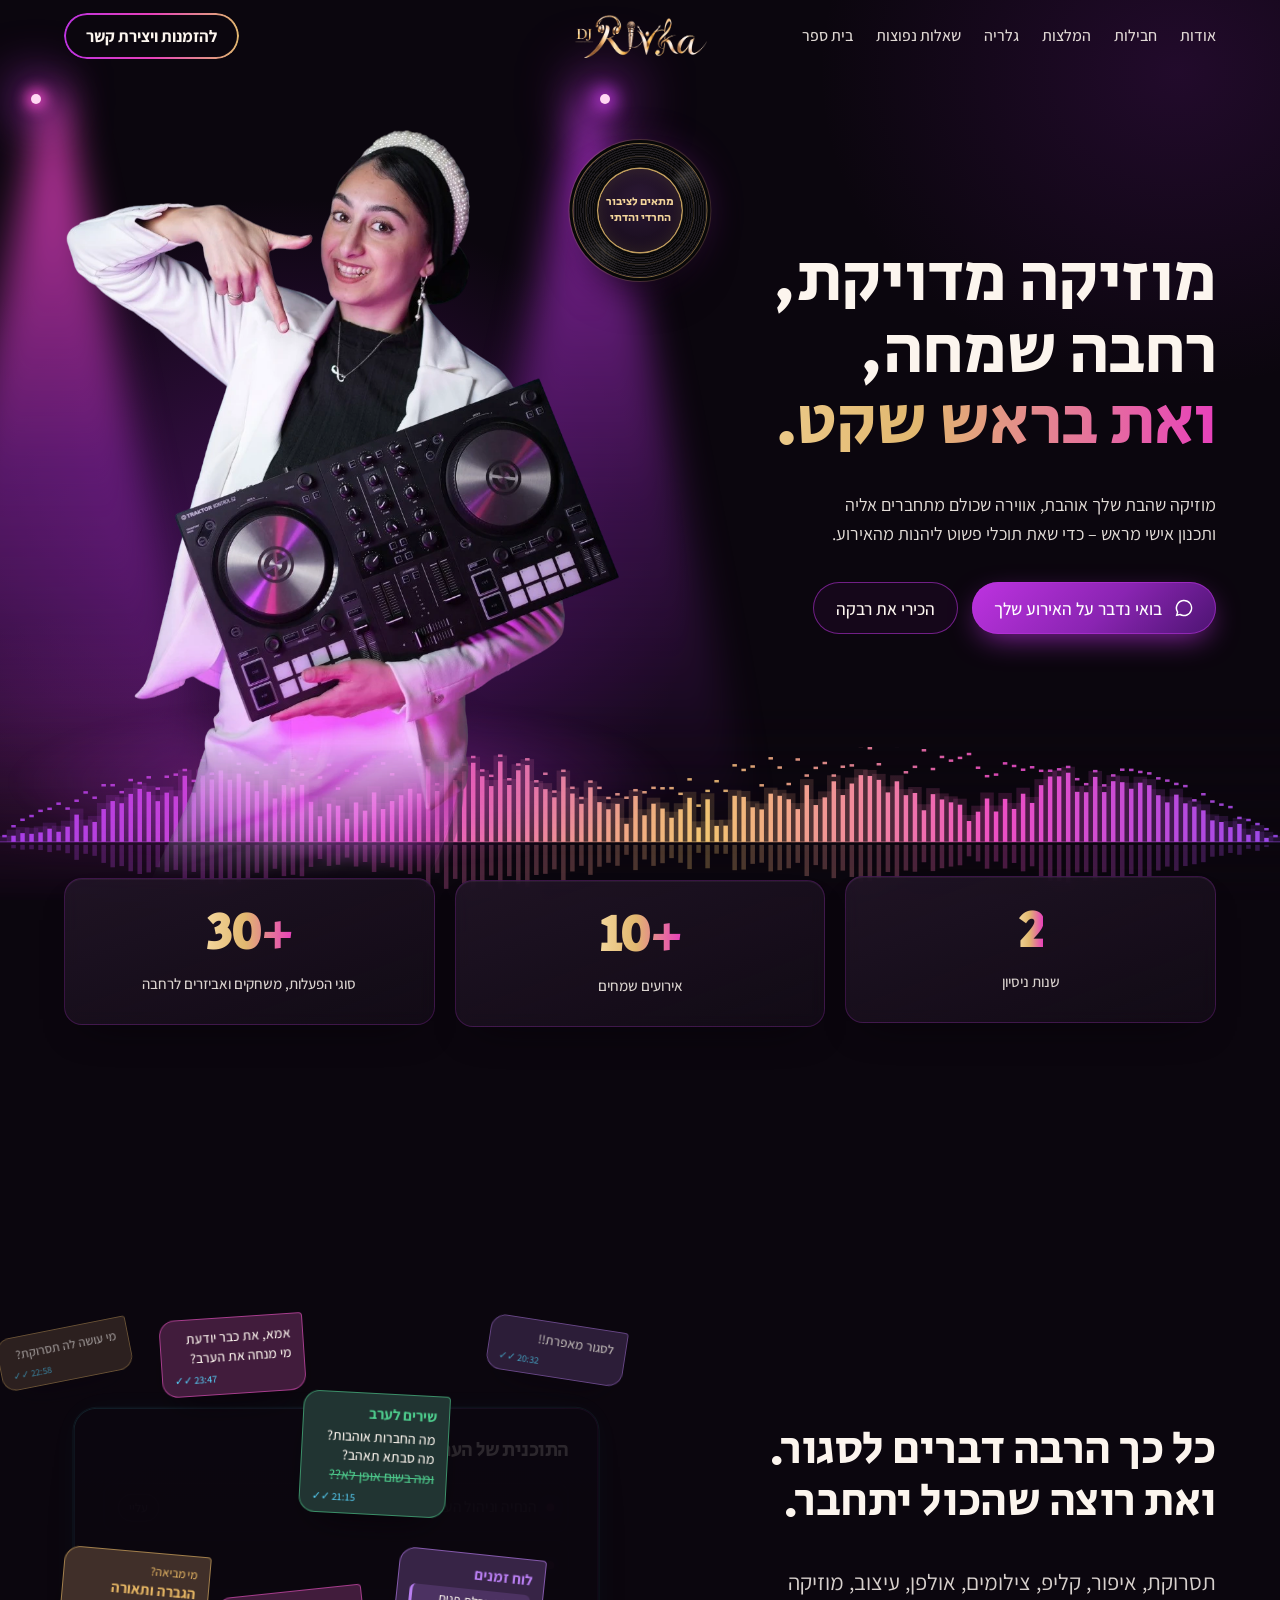
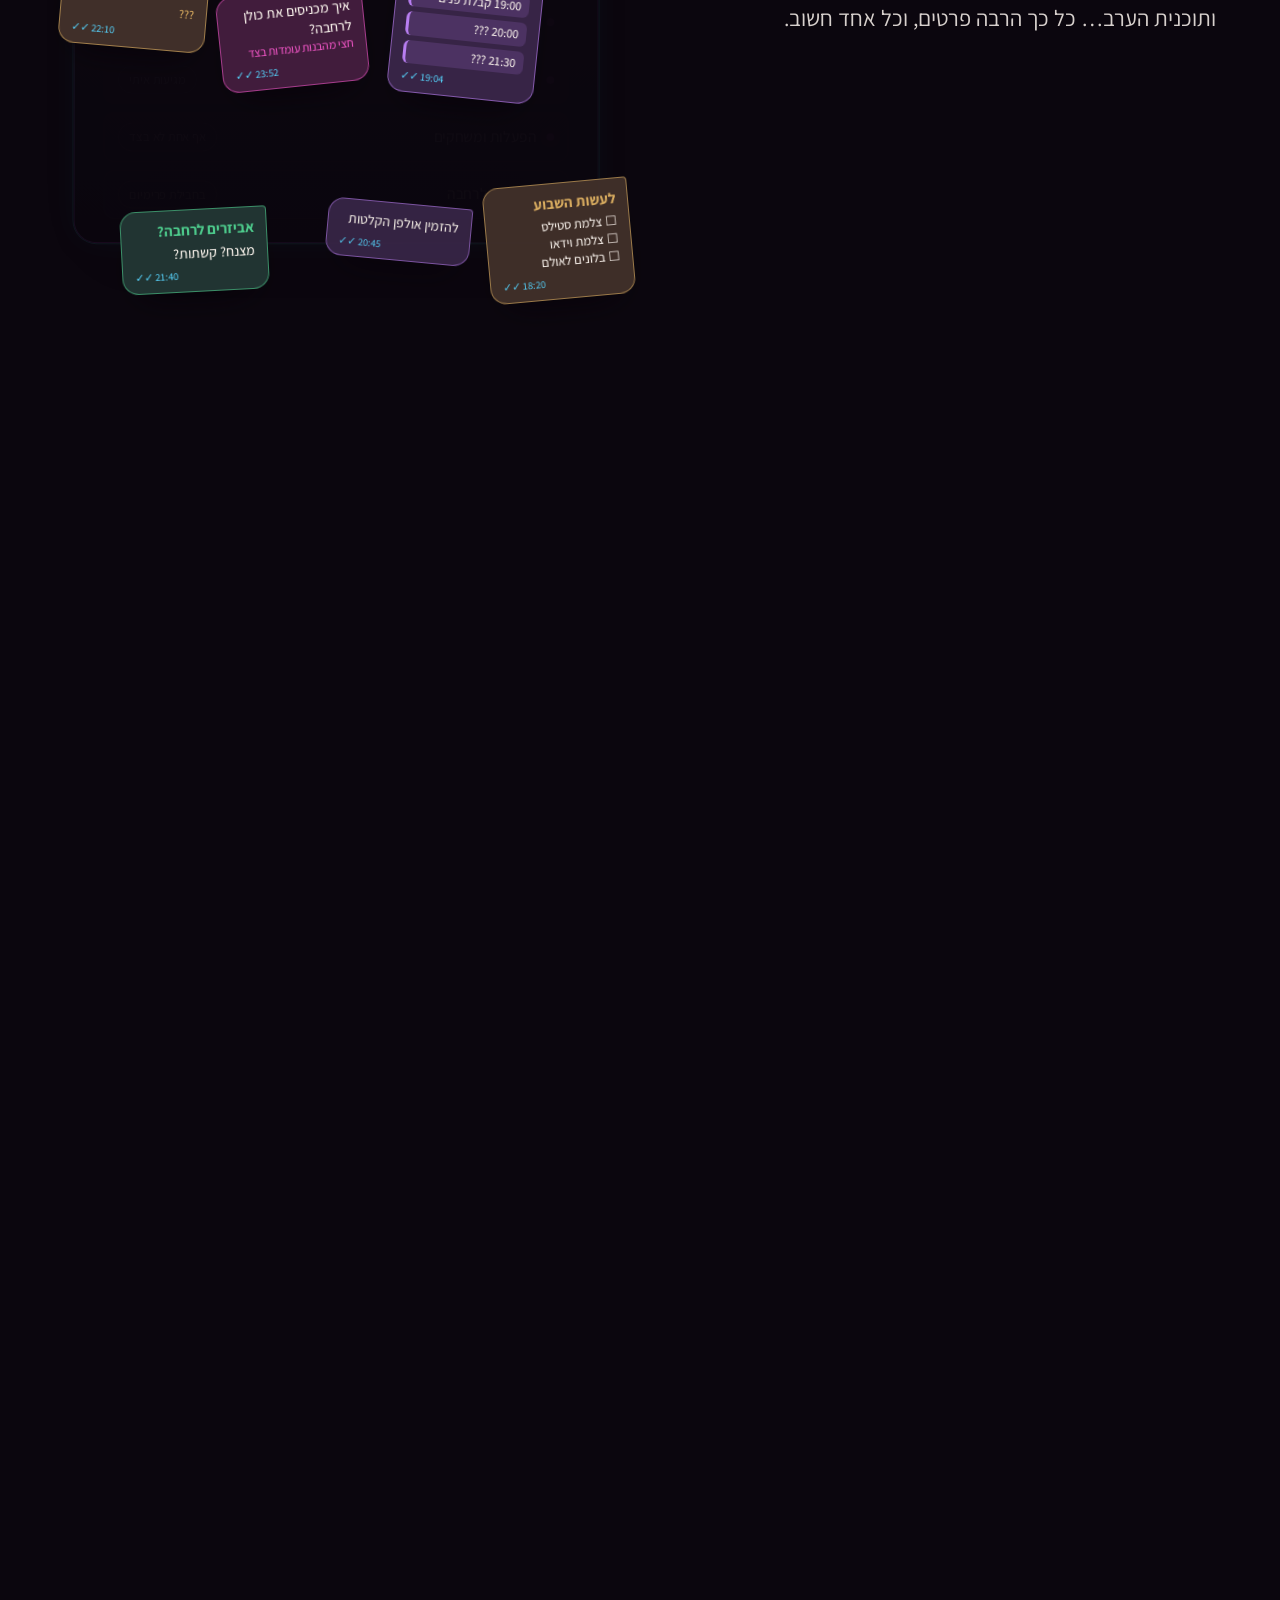
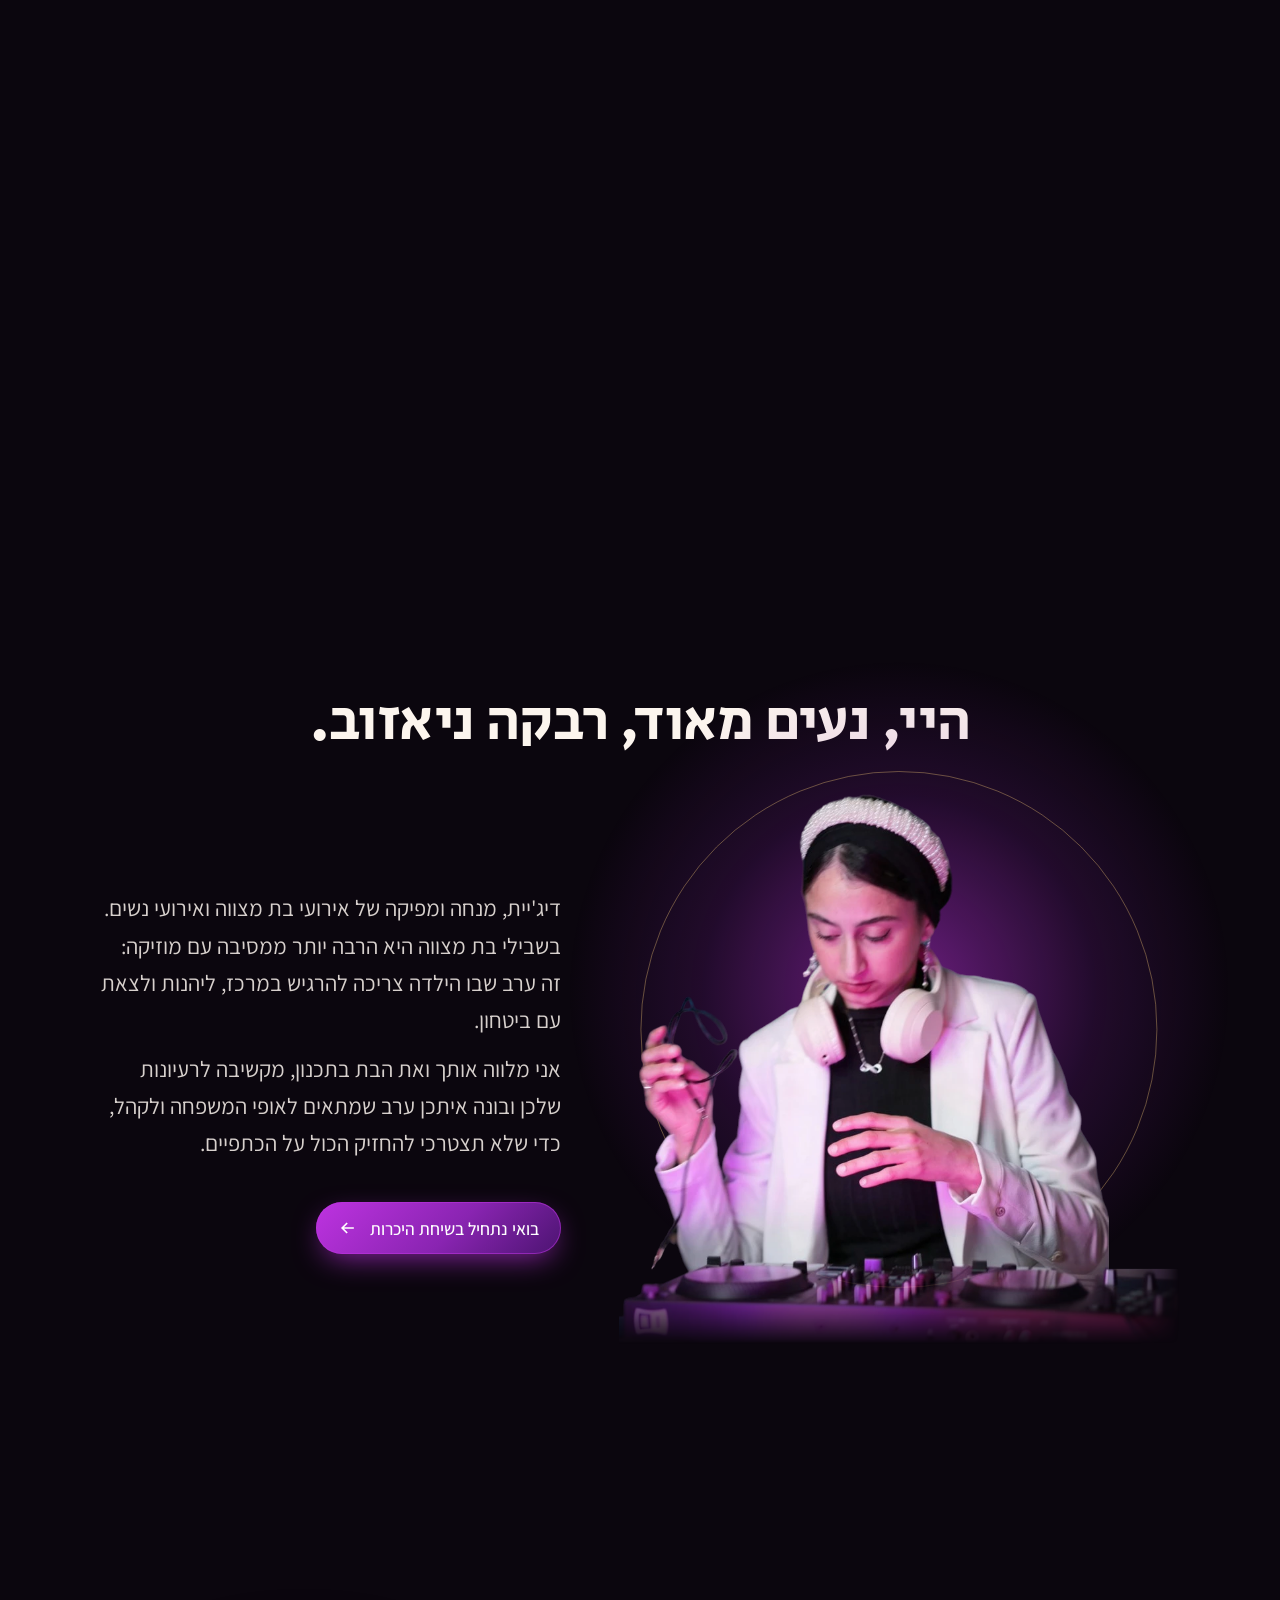
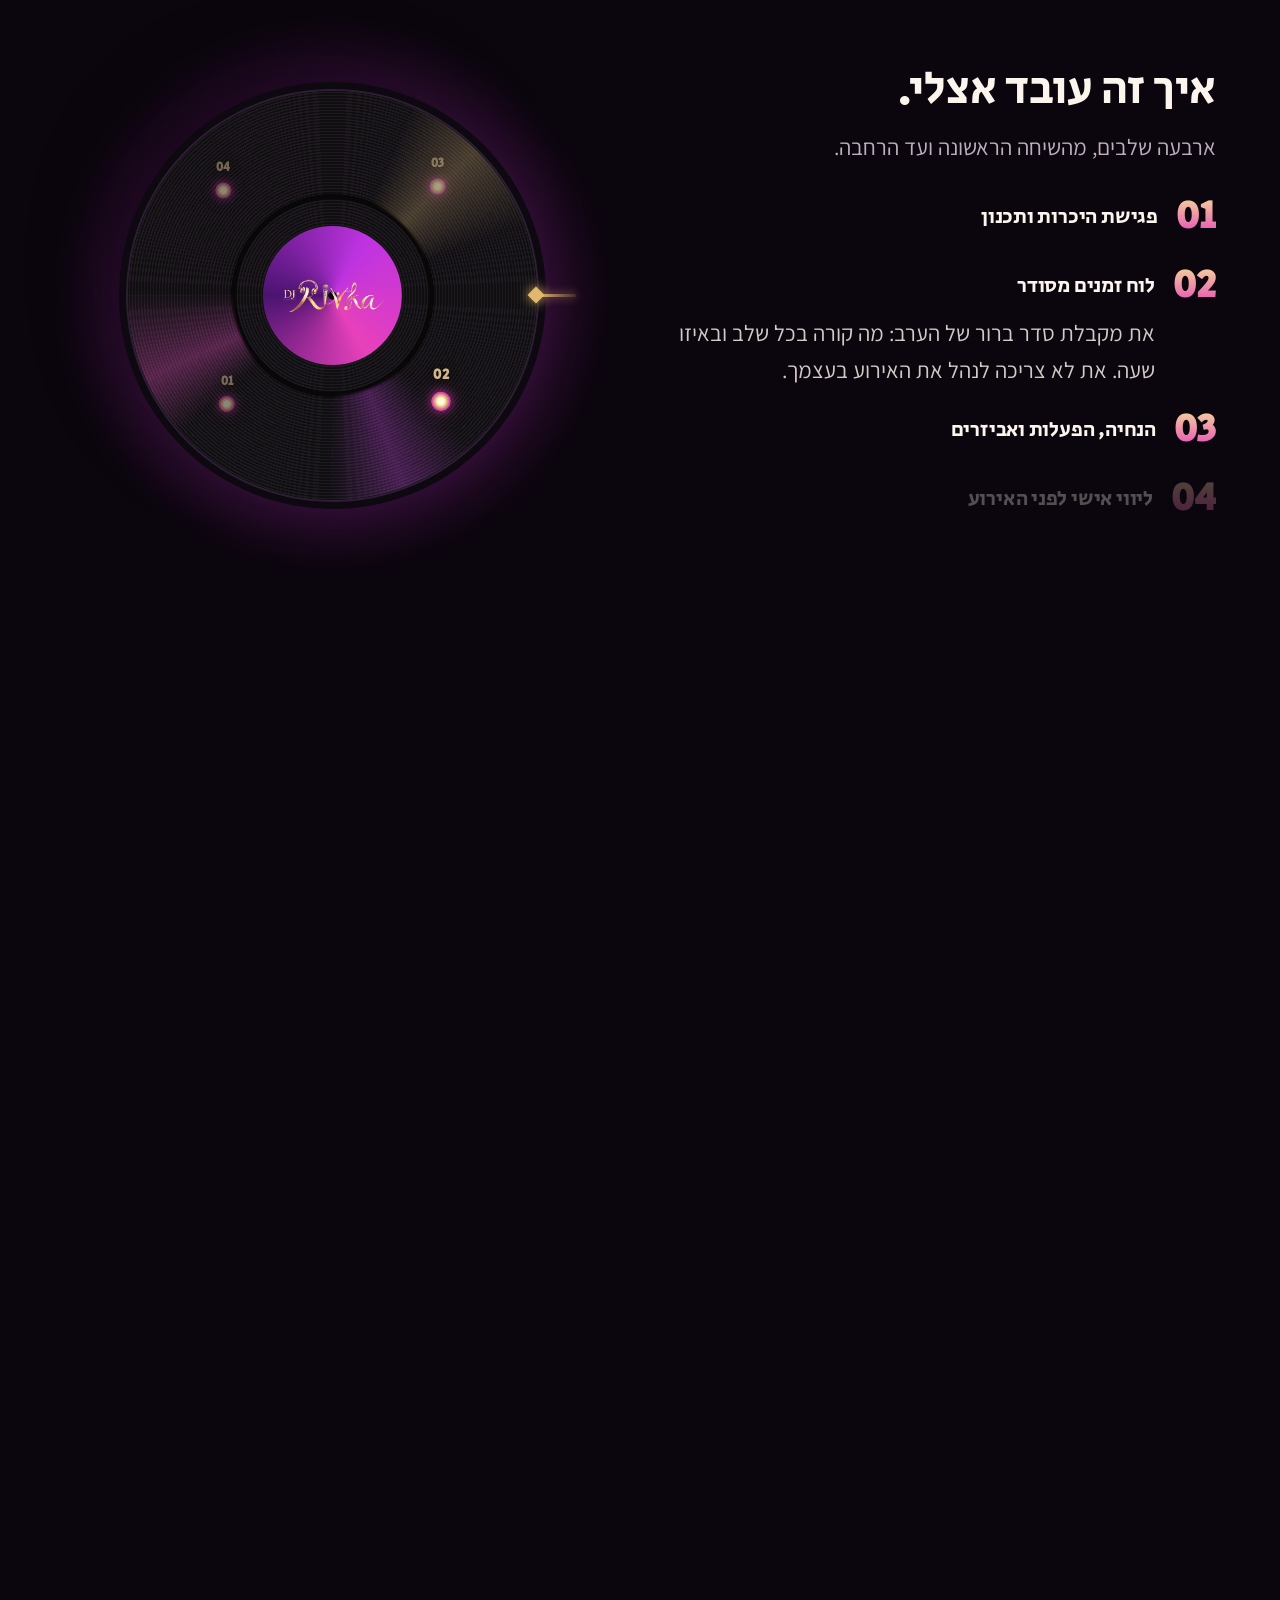
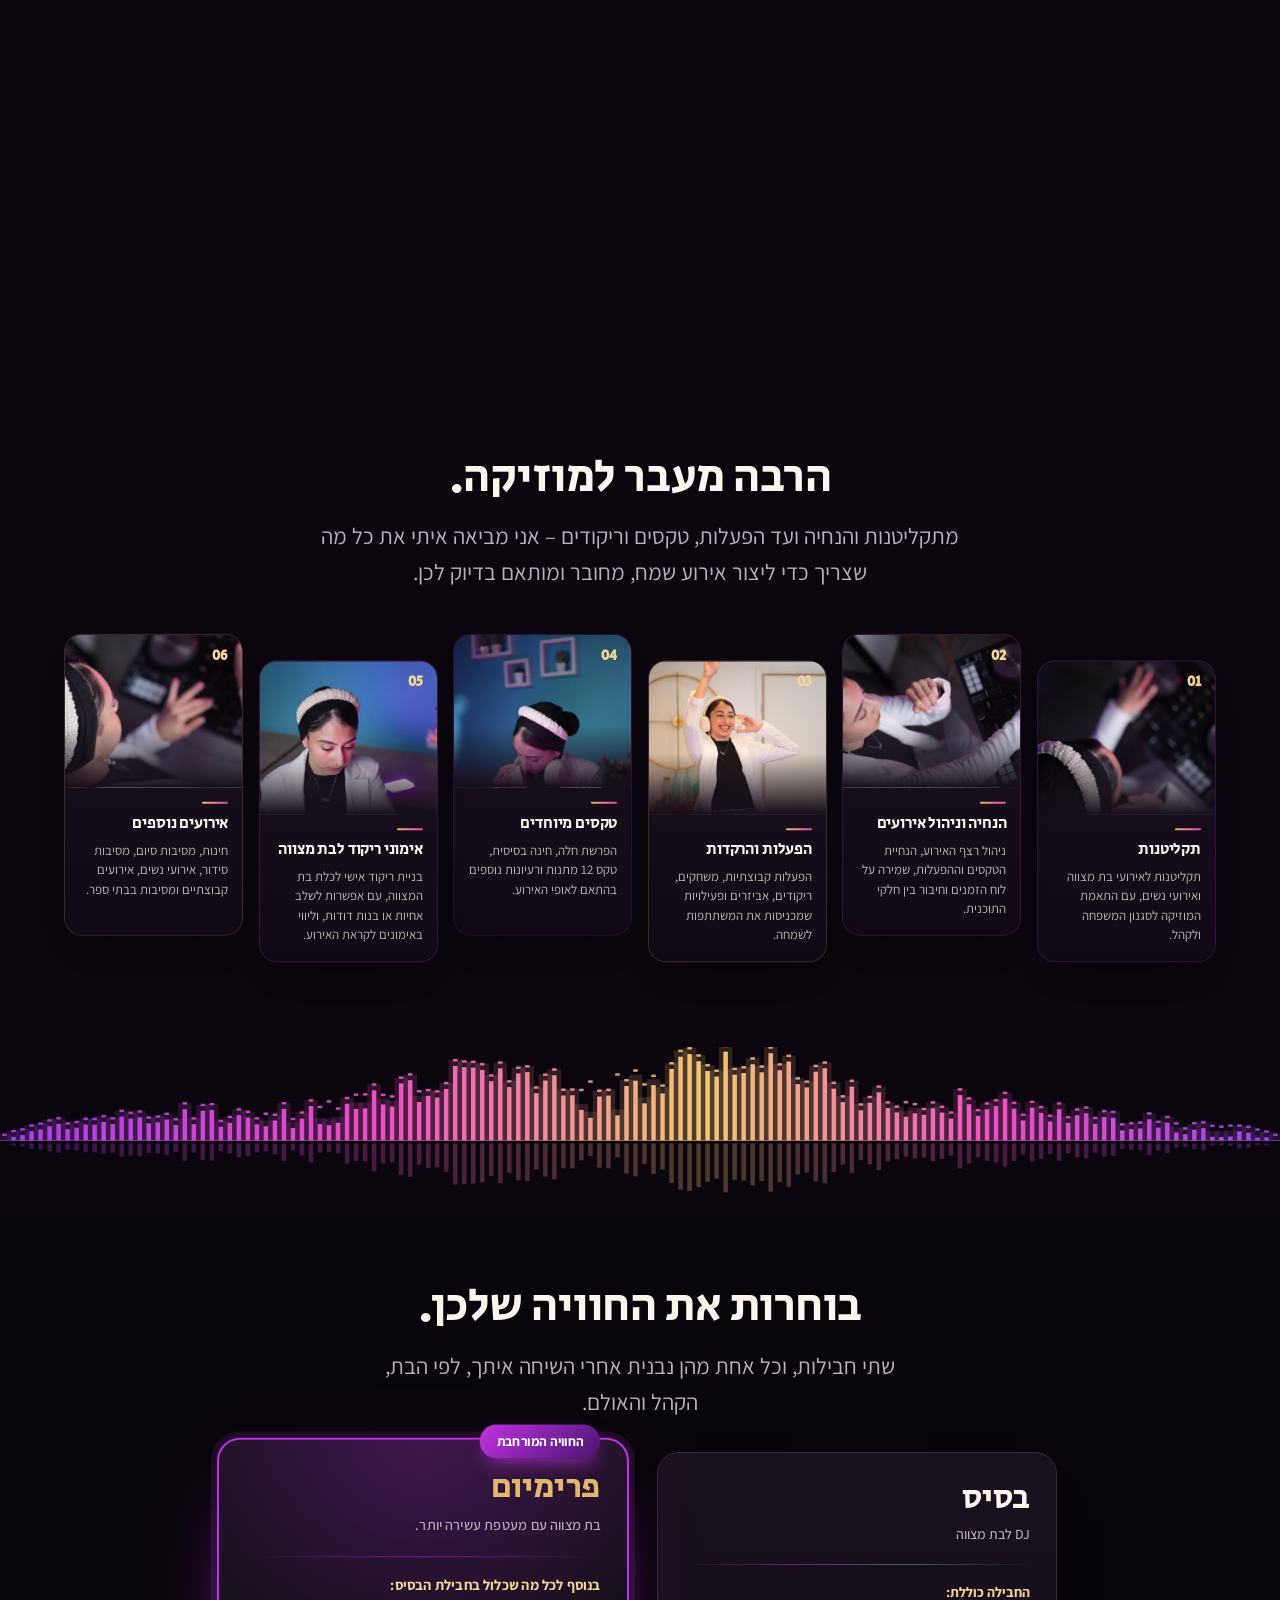
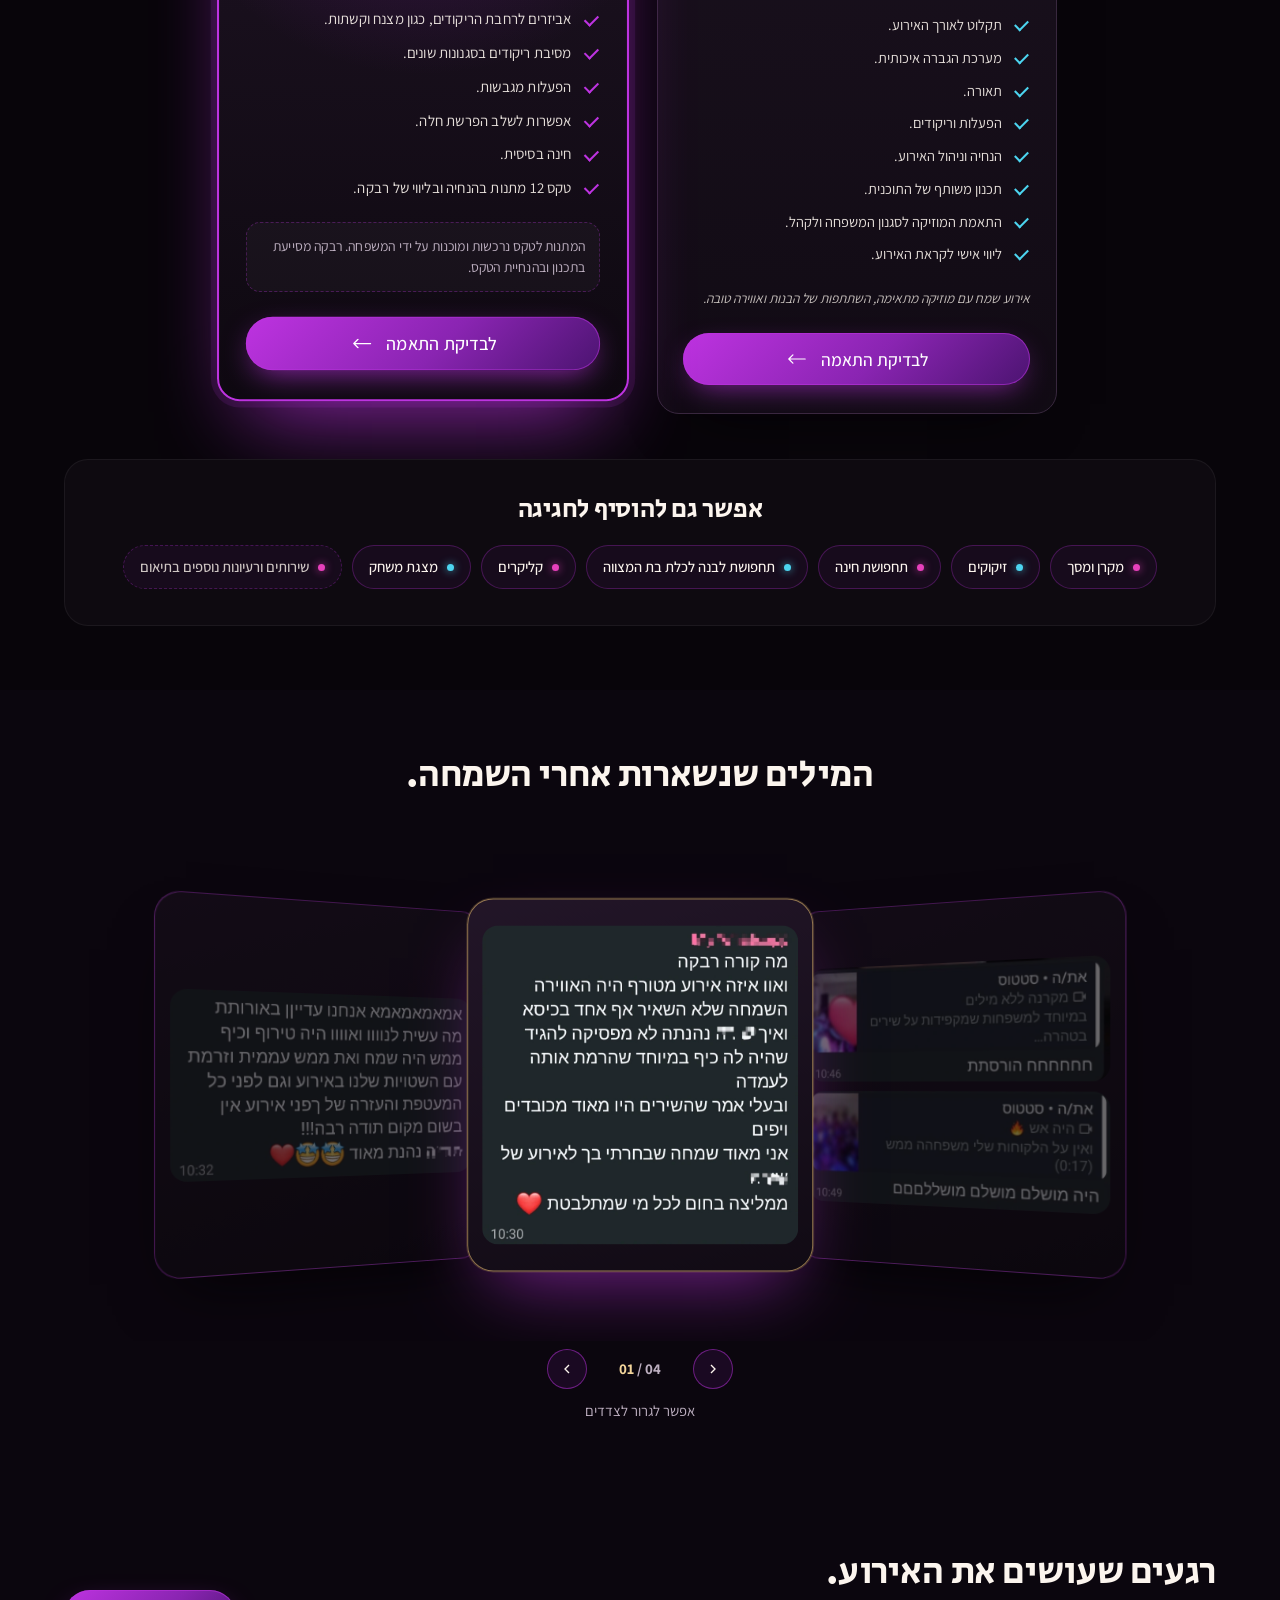
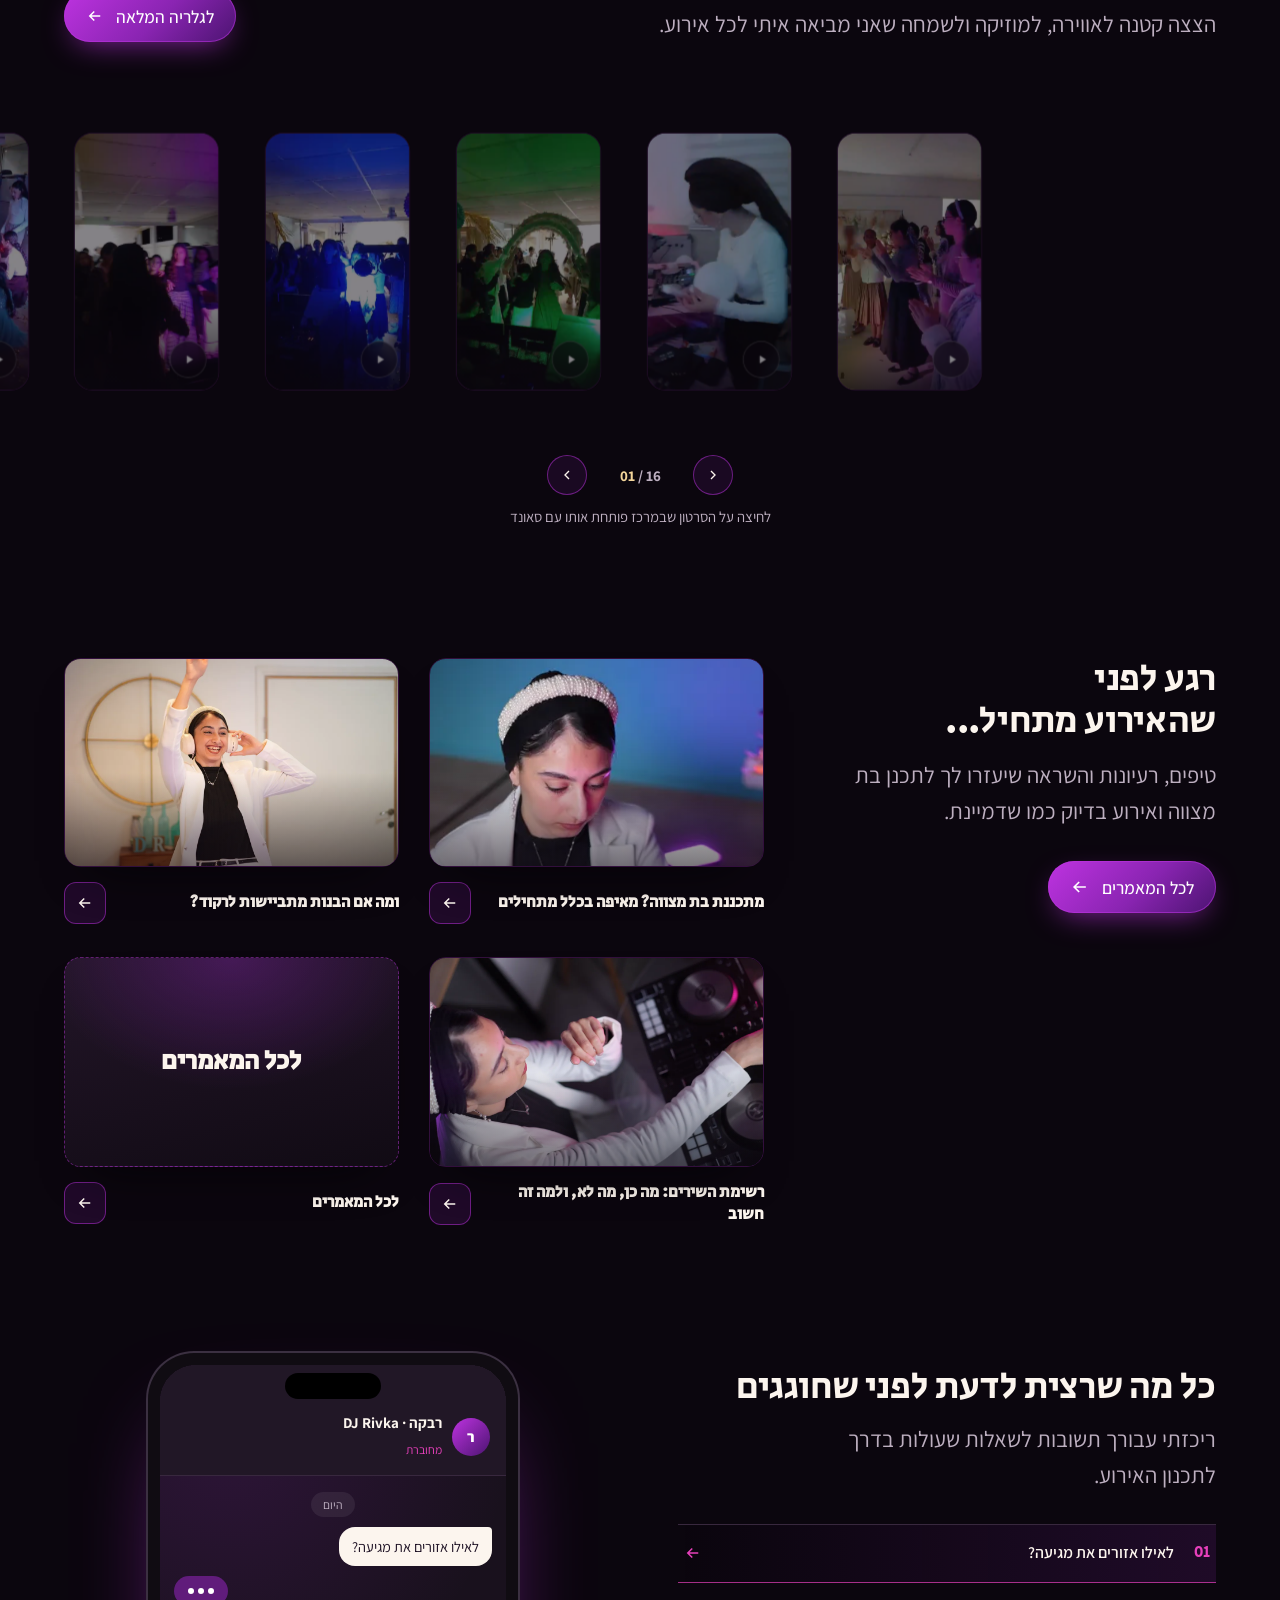
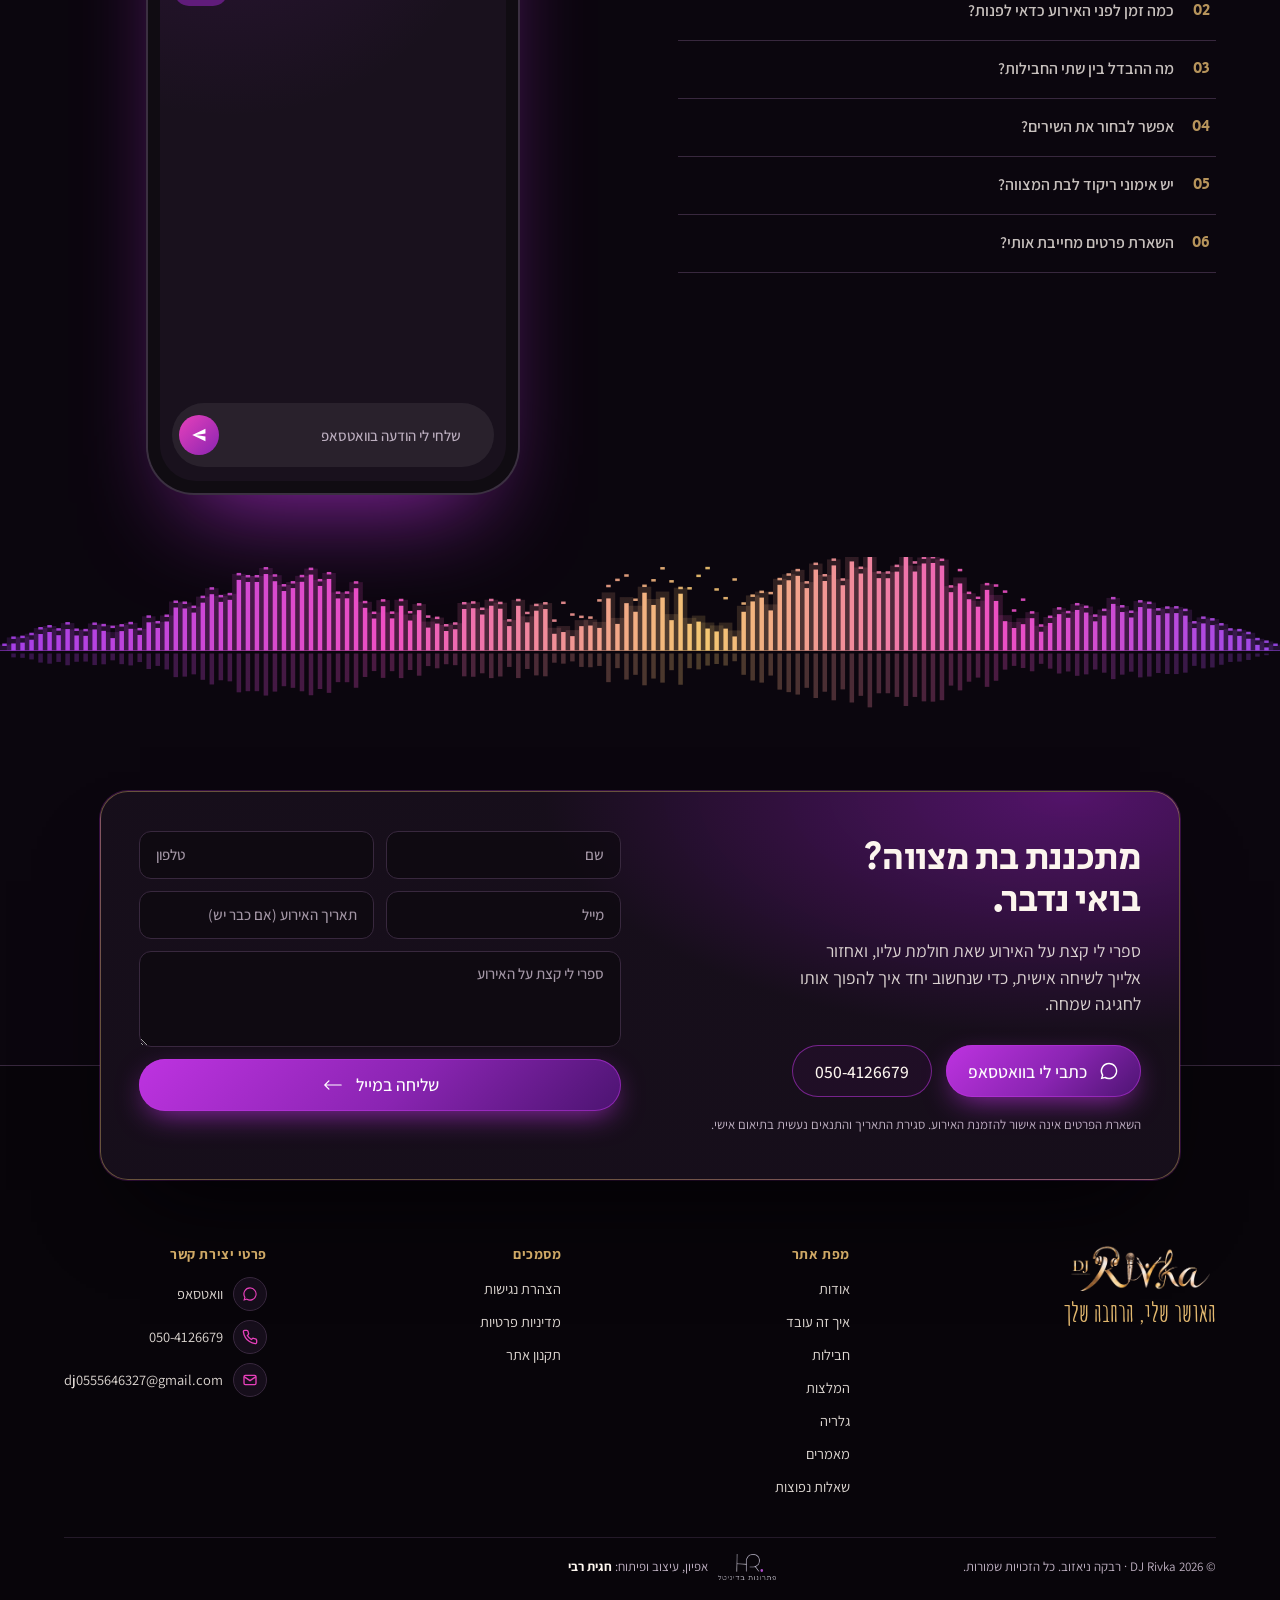
==== commit 1187c289: "Hero: slow vinyl disc with the label for the religious and Haredi public" ====
--- a/index.html
+++ b/index.html
@@ -20,10 +20,10 @@
 <meta name="theme-color" content="#0b060e">
 <script type="application/ld+json">[{"@context":"https://schema.org","@type":["LocalBusiness","EntertainmentBusiness"],"@id":"https://hagitrabi.github.io/dj-rivka/#business","name":"DJ Rivka","alternateName":"רבקה ניאזוב","description":"רבקה ניאזוב, דיג'יית, מנחה ומפעילה לבת מצווה ולאירועי נשים. תכנון אישי, לוח זמנים מסודר והנחיה שמכניסה את כולן לרחבה.","url":"https://hagitrabi.github.io/dj-rivka/","image":"https://hagitrabi.github.io/dj-rivka/public/img/dj-rivka-share.jpg","logo":"https://hagitrabi.github.io/dj-rivka/public/img/dj-rivka-logo.webp","telephone":"+972-50-412-6679","email":"dj0555646327@gmail.com","areaServed":{"@type":"Country","name":"Israel"},"priceRange":"לפי התאמה","knowsLanguage":"he"},{"@context":"https://schema.org","@type":"WebSite","name":"DJ Rivka","url":"https://hagitrabi.github.io/dj-rivka/","inLanguage":"he"},{"@context":"https://schema.org","@type":"FAQPage","mainEntity":[{"@type":"Question","name":"לאילו אזורים את מגיעה?","acceptedAnswer":{"@type":"Answer","text":"לכל הארץ, בתיאום מראש."}},{"@type":"Question","name":"כמה זמן לפני האירוע כדאי לפנות?","acceptedAnswer":{"@type":"Answer","text":"כמה שיותר מוקדם, כדי לשריין את התאריך ולהספיק לתכנן יחד בנחת."}},{"@type":"Question","name":"מה ההבדל בין שתי החבילות?","acceptedAnswer":{"@type":"Answer","text":"חבילת בת מצווה כוללת תקלוט, הגברה, תאורה, הפעלות, הנחיה, תכנון משותף וליווי אישי. חבילת הפרימיום מוסיפה אביזרים לרחבה, מסיבת ריקודים בסגנונות שונים, הפעלות מגבשות ואפשרות לשלב הפרשת חלה, חינה או טקס 12 מתנות."}},{"@type":"Question","name":"אפשר לבחור את השירים?","acceptedAnswer":{"@type":"Answer","text":"כן. בונים את המוזיקה יחד איתך ועם הבת: שירים שהחברות אוהבות, שירים שהמשפחה אוהבת, וגם שירים שלא רוצים לשמוע."}},{"@type":"Question","name":"יש אימוני ריקוד לבת המצווה?","acceptedAnswer":{"@type":"Answer","text":"כן. אני בונה ריקוד אישי לכלת בת המצווה, עם אפשרות לצרף אחיות או בנות דודות, ומלווה באימונים לקראת האירוע."}},{"@type":"Question","name":"השארת פרטים מחייבת אותי?","acceptedAnswer":{"@type":"Answer","text":"לא. השארת הפרטים אינה אישור להזמנת האירוע. סגירת התאריך והתנאים נעשית בתיאום אישי."}}]}]</script>
 <meta name="description" content="רבקה ניאזוב, דיג'יית, מנחה ומפעילה לבת מצווה ולאירועי נשים. תכנון אישי, לוח זמנים מסודר והנחיה שמכניסה את כולן לרחבה.">
-<link rel="icon" type="image/png" sizes="32x32" href="public/img/icon-32.png?v=202611221024">
-<link rel="icon" type="image/png" sizes="512x512" href="public/img/icon-512.png?v=202611221024">
-<link rel="apple-touch-icon" href="public/img/icon-180.png?v=202611221024">
-<link rel="preload" as="image" href="public/img/dj-rivka-bat-mitzvah-dj.webp?v=202611221024" fetchpriority="high">
+<link rel="icon" type="image/png" sizes="32x32" href="public/img/icon-32.png?v=202611221051">
+<link rel="icon" type="image/png" sizes="512x512" href="public/img/icon-512.png?v=202611221051">
+<link rel="apple-touch-icon" href="public/img/icon-180.png?v=202611221051">
+<link rel="preload" as="image" href="public/img/dj-rivka-bat-mitzvah-dj.webp?v=202611221051" fetchpriority="high">
 <link rel="preconnect" href="https://fonts.googleapis.com"><link rel="preconnect" href="https://fonts.gstatic.com" crossorigin>
 <link rel="stylesheet" href="https://fonts.googleapis.com/css2?family=Amatic+SC:wght@700&family=Assistant:wght@400;500;600;700&family=Secular+One&display=swap" media="print" onload="this.media='all'">
 <script>document.documentElement.classList.add("js")</script>
@@ -1367,6 +1367,29 @@
 /* numbers: three cubes */
 .numbers ul{grid-template-columns:repeat(3,1fr)}
 @media (max-width:760px){.numbers ul{grid-template-columns:repeat(2,1fr)}.numbers .stat:last-child{grid-column:1 / -1}}
+
+/* a slow vinyl in the hero: fine grooves, a gold edge, and the label that stays upright so it reads. It sits in the empty
+   strip above the headline, between Rivka and the text. */
+.hero-disc{--d:clamp(118px,10.4vw,172px);position:absolute;z-index:4;width:var(--d);height:var(--d);top:clamp(112px,16vh,172px);left:50%;translate:-50% 0;pointer-events:none;animation:hero-disc-in 1.4s .6s ease both}
+.hero-disc .hd-plate{position:absolute;inset:0;border-radius:50%;
+  background:
+    conic-gradient(from 20deg,transparent 0 6%,hsl(36 40% 92%/.13) 9%,transparent 15% 50%,hsl(36 40% 92%/.09) 56%,transparent 63%),
+    repeating-radial-gradient(circle,hsl(0 0% 3%) 0 1px,hsl(280 8% 11%) 1px 2.3px);
+  box-shadow:0 0 0 1px hsl(var(--gold)/.55),0 0 0 4px hsl(0 0% 3%),0 0 0 5px hsl(var(--gold)/.2),0 24px 46px -18px #000,0 0 44px -8px hsl(var(--brand-hi)/.4);
+  animation:hero-disc-spin 38s linear infinite}
+.hero-disc .hd-plate::after{content:"";position:absolute;inset:9%;border-radius:50%;box-shadow:inset 0 0 0 1px hsl(var(--gold)/.16)}
+.hero-disc .hd-label{position:absolute;inset:19%;border-radius:50%;display:grid;place-content:center;gap:.12em;text-align:center;
+  background:radial-gradient(circle at 50% 36%,hsl(282 36% 15%),hsl(280 40% 6%));
+  box-shadow:0 0 0 1.5px hsl(var(--gold)/.85),0 0 0 4px hsl(0 0% 4%),inset 0 0 16px hsl(var(--gold)/.14);
+  font:400 clamp(10.5px,.9vw,13.5px)/1.25 var(--font-display);color:hsl(var(--gold-soft))}
+@keyframes hero-disc-spin{to{transform:rotate(360deg)}}
+@keyframes hero-disc-in{from{opacity:0;scale:.92}to{opacity:1;scale:1}}
+@media (max-width:860px){
+  .hero-disc{--d:clamp(116px,31vw,134px);left:14px;translate:0 0;top:calc(min(104vw,470px) - 40px)}
+  .hero-disc .hd-label{font-size:10.5px}
+}
+@media (min-width:861px) and (max-width:1100px){.hero-disc{--d:104px;left:54%}}
+@media (prefers-reduced-motion:reduce){.hero-disc{animation:none}.hero-disc .hd-plate{animation:none}}
 </style>
 </head>
 <body>
@@ -1375,16 +1398,16 @@
 <div class="loader" id="loader" role="status" aria-live="polite">
   <div class="loader-disc">
     <svg class="loader-ring" viewBox="0 0 200 200" aria-hidden="true"><defs><linearGradient id="lg" x1="0" y1="0" x2="1" y2="1"><stop offset="0" stop-color="#b84ae8"/><stop offset=".5" stop-color="#e64fb8"/><stop offset="1" stop-color="#f0c27a"/></linearGradient></defs><circle cx="100" cy="100" r="92" fill="none" stroke="hsl(284 30% 18%)" stroke-width="3"/><circle class="arc" cx="100" cy="100" r="92" fill="none" stroke="url(#lg)" stroke-width="4" stroke-linecap="round" pathLength="100" stroke-dasharray="32 68"/></svg>
-    <img src="public/img/dj-rivka-logo.webp?v=202611221024" width="1536" height="504" alt="">
+    <img src="public/img/dj-rivka-logo.webp?v=202611221051" width="1536" height="504" alt="">
   </div>
   <span class="sr">טוען את האתר של DJ רבקה</span>
 </div>
 
 <header class="top" id="top">
   <div class="wrap">
-    <nav class="nav nav-a" aria-label="ניווט ראשי"><a href="#about">אודות</a><a href="#packages">חבילות</a><a href="#reviews">המלצות</a><a href="#gallery">גלריה</a><a href="#faq">שאלות נפוצות</a><a href="school.html?v=202611221024" data-school>בית ספר</a></nav>
+    <nav class="nav nav-a" aria-label="ניווט ראשי"><a href="#about">אודות</a><a href="#packages">חבילות</a><a href="#reviews">המלצות</a><a href="#gallery">גלריה</a><a href="#faq">שאלות נפוצות</a><a href="school.html?v=202611221051" data-school>בית ספר</a></nav>
     <a class="logo-tab" href="#main" aria-label="DJ Rivka, לראש הדף">
-      <img src="public/img/dj-rivka-logo.webp?v=202611221024" width="1536" height="504" alt="DJ Rivka">
+      <img src="public/img/dj-rivka-logo.webp?v=202611221051" width="1536" height="504" alt="DJ Rivka">
     </a>
     <div class="nav-b">
       <a class="btn btn-ring js-wa" data-edit="nav-cta" data-edit-label="כפתור בתפריט" aria-label="להזמנות ויצירת קשר בוואטסאפ" href="https://wa.me/972504126679"><span class="long">להזמנות ויצירת קשר</span><span class="short">דברי איתי</span><svg class="ic" viewBox="0 0 24 24" fill="currentColor" aria-hidden="true"><path d="M12 2a10 10 0 0 0-8.6 15.1L2 22l5-1.3A10 10 0 1 0 12 2zm0 1.8a8.2 8.2 0 1 1-4.2 15.2l-.3-.2-3 .8.8-2.9-.2-.3A8.2 8.2 0 0 1 12 3.8z"/></svg></a></div>
@@ -1392,7 +1415,7 @@
   <button class="burger" type="button" aria-expanded="false" aria-controls="mnav" aria-label="פתיחת התפריט"><span></span><span></span><span></span></button>
   <div class="mnav" id="mnav" hidden>
     <nav aria-label="תפריט ראשי">
-      <a href="#about">אודות</a><a href="#how">איך זה עובד</a><a href="#packages">חבילות</a><a href="#reviews">המלצות</a><a href="#gallery">גלריה</a><a href="#articles">מאמרים</a><a href="#faq">שאלות נפוצות</a><a href="school.html?v=202611221024" data-school>בית ספר</a><a href="#contact">יצירת קשר</a>
+      <a href="#about">אודות</a><a href="#how">איך זה עובד</a><a href="#packages">חבילות</a><a href="#reviews">המלצות</a><a href="#gallery">גלריה</a><a href="#articles">מאמרים</a><a href="#faq">שאלות נפוצות</a><a href="school.html?v=202611221051" data-school>בית ספר</a><a href="#contact">יצירת קשר</a>
     </nav>
     <a class="btn btn-main js-wa" href="https://wa.me/972504126679"><svg class="ico" viewBox="0 0 24 24" fill="currentColor" aria-hidden="true"><path d="M12 2a10 10 0 0 0-8.6 15.1L2 22l5-1.3A10 10 0 1 0 12 2zm0 1.8a8.2 8.2 0 1 1-4.2 15.2l-.3-.2-3 .8.8-2.9-.2-.3A8.2 8.2 0 0 1 12 3.8z"/></svg><span>להזמנות ויצירת קשר בוואטסאפ</span></a>
   </div>
@@ -1428,8 +1451,12 @@
       <span class="lamp l1" aria-hidden="true"></span><span class="lamp l2" aria-hidden="true"></span>
       <span class="spot s1" aria-hidden="true"></span><span class="spot s2" aria-hidden="true"></span>
       <span class="pool" aria-hidden="true"></span>
-      <img data-edit="hero-photo" data-edit-label="תמונת הירו" src="public/img/dj-rivka-bat-mitzvah-dj.webp?v=202611221024" width="855" height="1160" alt="רבקה ניאזוב מחייכת, מחזיקה קונטרולר די ג'יי ומצביעה עליו" fetchpriority="high">
+      <img data-edit="hero-photo" data-edit-label="תמונת הירו" src="public/img/dj-rivka-bat-mitzvah-dj.webp?v=202611221051" width="855" height="1160" alt="רבקה ניאזוב מחייכת, מחזיקה קונטרולר די ג'יי ומצביעה עליו" fetchpriority="high">
     </div>
+  </div>
+  <div class="hero-disc" role="img" aria-label="מתאים לציבור החרדי והדתי">
+    <span class="hd-plate" aria-hidden="true"></span>
+    <span class="hd-label" aria-hidden="true"><span>מתאים לציבור</span><span>החרדי והדתי</span></span>
   </div>
 </section>
 
@@ -1493,7 +1520,7 @@
         <p data-edit="about-text" data-name="טקסט אודות">דיג'יית, מנחה ומפיקה של אירועי בת מצווה ואירועי נשים. בשבילי בת מצווה היא הרבה יותר ממסיבה עם מוזיקה: זה ערב שבו הילדה צריכה להרגיש במרכז, ליהנות ולצאת עם ביטחון.</p>
         <p data-edit="about-text2" data-name="טקסט אודות 2">אני מלווה אותך ואת הבת בתכנון, מקשיבה לרעיונות שלכן ובונה איתכן ערב שמתאים לאופי המשפחה ולקהל, כדי שלא תצטרכי להחזיק הכול על הכתפיים.</p>
       </div>
-      <div class="me"><img data-edit="about-photo" data-name="תמונת אודות" src="public/img/rivka-niazov-dj-controller.webp?v=202611221024" width="848" height="842" alt="רבקה ניאזוב בעמדת הדיג׳יי, מחזיקה כבל ואוזניות על הצוואר" loading="lazy"></div>
+      <div class="me"><img data-edit="about-photo" data-name="תמונת אודות" src="public/img/rivka-niazov-dj-controller.webp?v=202611221051" width="848" height="842" alt="רבקה ניאזוב בעמדת הדיג׳יי, מחזיקה כבל ואוזניות על הצוואר" loading="lazy"></div>
       <div class="side"><a class="btn btn-main js-wa" data-edit="about-cta" data-name="כפתור אודות" href="https://wa.me/972504126679"><span data-edit-text>בואי נתחיל בשיחת היכרות</span><svg class="ico" viewBox="0 0 24 24" fill="none" stroke="currentColor" stroke-width="2" aria-hidden="true"><path d="M19 12H5m6-6-6 6 6 6"/></svg></a></div>
     </div>
   </div>
@@ -1516,7 +1543,7 @@
       </div>
       <div class="disc" id="disc" aria-hidden="true">
         <div class="vinyl" id="vinyl">
-          <div class="vinyl-label"><img src="public/img/dj-rivka-logo.webp?v=202611221024" width="1536" height="504" alt=""></div>
+          <div class="vinyl-label"><img src="public/img/dj-rivka-logo.webp?v=202611221051" width="1536" height="504" alt=""></div>
           <span class="hot"><b>01</b></span><span class="hot"><b>02</b></span><span class="hot"><b>03</b></span><span class="hot"><b>04</b></span>
         </div>
         <div class="shine"></div>
@@ -1535,12 +1562,12 @@
     </div>
     <div class="svc-track" id="svc-track"><div class="svc-pin" id="svc-pin">
     <div class="stack">
-      <article class="tall "><div class="top"><span class="no">01</span><img data-edit="svc-1-img" data-name="שירות 1, תמונה" src="public/img/dj-rivka-pearl-headband-mixer.webp?v=202611221024" alt="" loading="lazy"></div><div class="txt"><h3 data-edit="svc-1" data-name="שירות 1">תקליטנות</h3><p data-edit="svc-1-t" data-name="שירות 1, הסבר">תקליטנות לאירועי בת מצווה ואירועי נשים, עם התאמת המוזיקה לסגנון המשפחה ולקהל.</p></div></article>
-      <article class="tall t-pink"><div class="top"><span class="no">02</span><img data-edit="svc-2-img" data-name="שירות 2, תמונה" src="public/img/dj-rivka-mixing-from-above.webp?v=202611221024" alt="" loading="lazy"></div><div class="txt"><h3 data-edit="svc-2" data-name="שירות 2">הנחיה וניהול אירועים</h3><p data-edit="svc-2-t" data-name="שירות 2, הסבר">ניהול רצף האירוע, הנחיית הטקסים וההפעלות, שמירה על לוח הזמנים וחיבור בין חלקי התוכנית.</p></div></article>
-      <article class="tall t-gold"><div class="top"><span class="no">03</span><img data-edit="svc-3-img" data-name="שירות 3, תמונה" src="public/img/dj-rivka-dancing-with-headphones.webp?v=202611221024" alt="" loading="lazy"></div><div class="txt"><h3 data-edit="svc-3" data-name="שירות 3">הפעלות והרקדות</h3><p data-edit="svc-3-t" data-name="שירות 3, הסבר">הפעלות קבוצתיות, משחקים, ריקודים, אביזרים ופעילויות שמכניסות את המשתתפות לשמחה.</p></div></article>
-      <article class="tall t-deep"><div class="top"><span class="no">04</span><img data-edit="svc-4-img" data-name="שירות 4, תמונה" src="public/img/dj-rivka-headphones-and-flowers.webp?v=202611221024" alt="" loading="lazy"></div><div class="txt"><h3 data-edit="svc-4" data-name="שירות 4">טקסים מיוחדים</h3><p data-edit="svc-4-t" data-name="שירות 4, הסבר">הפרשת חלה, חינה בסיסית, טקס 12 מתנות ורעיונות נוספים בהתאם לאופי האירוע.</p></div></article>
-      <article class="tall t-pink"><div class="top"><span class="no">05</span><img data-edit="svc-5-img" data-name="שירות 5, תמונה" src="public/img/dj-rivka-at-the-mixer.webp?v=202611221024" alt="" loading="lazy"></div><div class="txt"><h3 data-edit="svc-5" data-name="שירות 5">אימוני ריקוד לבת מצווה</h3><p data-edit="svc-5-t" data-name="שירות 5, הסבר">בניית ריקוד אישי לכלת בת המצווה, עם אפשרות לשלב אחיות או בנות דודות, וליווי באימונים לקראת האירוע.</p></div></article>
-      <article class="tall t-gold"><div class="top"><span class="no">06</span><img data-edit="svc-6-img" data-name="שירות 6, תמונה" src="public/img/dj-rivka-close-up-at-the-mixer.webp?v=202611221024" alt="" loading="lazy"></div><div class="txt"><h3 data-edit="svc-6" data-name="שירות 6">אירועים נוספים</h3><p data-edit="svc-6-t" data-name="שירות 6, הסבר">חינות, מסיבות סיום, מסיבות סידור, אירועי נשים, אירועים קבוצתיים ומסיבות בבתי ספר.</p></div></article>
+      <article class="tall "><div class="top"><span class="no">01</span><img data-edit="svc-1-img" data-name="שירות 1, תמונה" src="public/img/dj-rivka-pearl-headband-mixer.webp?v=202611221051" alt="" loading="lazy"></div><div class="txt"><h3 data-edit="svc-1" data-name="שירות 1">תקליטנות</h3><p data-edit="svc-1-t" data-name="שירות 1, הסבר">תקליטנות לאירועי בת מצווה ואירועי נשים, עם התאמת המוזיקה לסגנון המשפחה ולקהל.</p></div></article>
+      <article class="tall t-pink"><div class="top"><span class="no">02</span><img data-edit="svc-2-img" data-name="שירות 2, תמונה" src="public/img/dj-rivka-mixing-from-above.webp?v=202611221051" alt="" loading="lazy"></div><div class="txt"><h3 data-edit="svc-2" data-name="שירות 2">הנחיה וניהול אירועים</h3><p data-edit="svc-2-t" data-name="שירות 2, הסבר">ניהול רצף האירוע, הנחיית הטקסים וההפעלות, שמירה על לוח הזמנים וחיבור בין חלקי התוכנית.</p></div></article>
+      <article class="tall t-gold"><div class="top"><span class="no">03</span><img data-edit="svc-3-img" data-name="שירות 3, תמונה" src="public/img/dj-rivka-dancing-with-headphones.webp?v=202611221051" alt="" loading="lazy"></div><div class="txt"><h3 data-edit="svc-3" data-name="שירות 3">הפעלות והרקדות</h3><p data-edit="svc-3-t" data-name="שירות 3, הסבר">הפעלות קבוצתיות, משחקים, ריקודים, אביזרים ופעילויות שמכניסות את המשתתפות לשמחה.</p></div></article>
+      <article class="tall t-deep"><div class="top"><span class="no">04</span><img data-edit="svc-4-img" data-name="שירות 4, תמונה" src="public/img/dj-rivka-headphones-and-flowers.webp?v=202611221051" alt="" loading="lazy"></div><div class="txt"><h3 data-edit="svc-4" data-name="שירות 4">טקסים מיוחדים</h3><p data-edit="svc-4-t" data-name="שירות 4, הסבר">הפרשת חלה, חינה בסיסית, טקס 12 מתנות ורעיונות נוספים בהתאם לאופי האירוע.</p></div></article>
+      <article class="tall t-pink"><div class="top"><span class="no">05</span><img data-edit="svc-5-img" data-name="שירות 5, תמונה" src="public/img/dj-rivka-at-the-mixer.webp?v=202611221051" alt="" loading="lazy"></div><div class="txt"><h3 data-edit="svc-5" data-name="שירות 5">אימוני ריקוד לבת מצווה</h3><p data-edit="svc-5-t" data-name="שירות 5, הסבר">בניית ריקוד אישי לכלת בת המצווה, עם אפשרות לשלב אחיות או בנות דודות, וליווי באימונים לקראת האירוע.</p></div></article>
+      <article class="tall t-gold"><div class="top"><span class="no">06</span><img data-edit="svc-6-img" data-name="שירות 6, תמונה" src="public/img/dj-rivka-close-up-at-the-mixer.webp?v=202611221051" alt="" loading="lazy"></div><div class="txt"><h3 data-edit="svc-6" data-name="שירות 6">אירועים נוספים</h3><p data-edit="svc-6-t" data-name="שירות 6, הסבר">חינות, מסיבות סיום, מסיבות סידור, אירועי נשים, אירועים קבוצתיים ומסיבות בבתי ספר.</p></div></article>
     </div>
     <div class="svc-nav" aria-hidden="true"><span class="svc-dots" id="svc-dots"></span></div>
     <p class="swipe" aria-hidden="true">החליקי לצד לעוד שירותים</p>
@@ -1617,10 +1644,10 @@
   </div>
   <div class="ring-wrap" id="ring-wrap" tabindex="0" role="region" aria-roledescription="קרוסלה" aria-label="הודעות וואטסאפ מאימהות. אפשר להחליף בחיצים">
     <div class="ring-stage" id="ring">
-      <figure class="wa" data-edit="rev-wa-1" data-name="המלצה 1"><img src="public/img/reviews/bat-mitzvah-review-1.webp?v=202611221024" width="800" height="810" alt="הודעת וואטסאפ: מה קורה רבקה, ואוו איזה אירוע מטורף היה, האווירה השמחה שלא השאיר אף אחד בכיסא, והיא נהנתה ולא מפסיקה להגיד שהיה לה כיף במיוחד שהרמת אותה לעמדה. ובעלי אמר שהשירים היו מאוד מכובדים ויפים. אני מאוד שמחה שבחרתי בך לאירוע. ממליצה בחום לכל מי שמתלבטת."></figure>
-      <figure class="wa" data-edit="rev-wa-2" data-name="המלצה 2"><img src="public/img/reviews/bat-mitzvah-review-2.webp?v=202611221024" width="801" height="472" alt="הודעת וואטסאפ: אנחנו עדיין באורות, מה עשית לנו, היה טירוף וכיף, ממש היה שמח ואת ממש עממית וזרמת עם השטויות שלנו באירוע, וגם לפני כל המעטפת והעזרה של לפני אירוע אין בשום מקום. תודה רבה! היא נהנתה מאוד."></figure>
-      <figure class="wa" data-edit="rev-wa-3" data-name="המלצה 3"><img src="public/img/reviews/bat-mitzvah-review-3.webp?v=202611221024" width="766" height="248" alt="הודעת וואטסאפ: רבקה יקרה, תודה על אירוע שמח מהנה ועם הרבה קצב ואנרגיות מדהימות. נהננו מאוד, אין עלייך. תודה רבה."></figure>
-      <figure class="wa" data-edit="rev-wa-4" data-name="המלצה 4"><img src="public/img/reviews/bat-mitzvah-review-4a.webp?v=202611221024" width="763" height="291" alt="תגובה לסטטוס: הורסתת"><img src="public/img/reviews/bat-mitzvah-review-4b.webp?v=202611221024" width="750" height="281" alt="תגובה לסטטוס: היה מושלם מושלם"></figure>
+      <figure class="wa" data-edit="rev-wa-1" data-name="המלצה 1"><img src="public/img/reviews/bat-mitzvah-review-1.webp?v=202611221051" width="800" height="810" alt="הודעת וואטסאפ: מה קורה רבקה, ואוו איזה אירוע מטורף היה, האווירה השמחה שלא השאיר אף אחד בכיסא, והיא נהנתה ולא מפסיקה להגיד שהיה לה כיף במיוחד שהרמת אותה לעמדה. ובעלי אמר שהשירים היו מאוד מכובדים ויפים. אני מאוד שמחה שבחרתי בך לאירוע. ממליצה בחום לכל מי שמתלבטת."></figure>
+      <figure class="wa" data-edit="rev-wa-2" data-name="המלצה 2"><img src="public/img/reviews/bat-mitzvah-review-2.webp?v=202611221051" width="801" height="472" alt="הודעת וואטסאפ: אנחנו עדיין באורות, מה עשית לנו, היה טירוף וכיף, ממש היה שמח ואת ממש עממית וזרמת עם השטויות שלנו באירוע, וגם לפני כל המעטפת והעזרה של לפני אירוע אין בשום מקום. תודה רבה! היא נהנתה מאוד."></figure>
+      <figure class="wa" data-edit="rev-wa-3" data-name="המלצה 3"><img src="public/img/reviews/bat-mitzvah-review-3.webp?v=202611221051" width="766" height="248" alt="הודעת וואטסאפ: רבקה יקרה, תודה על אירוע שמח מהנה ועם הרבה קצב ואנרגיות מדהימות. נהננו מאוד, אין עלייך. תודה רבה."></figure>
+      <figure class="wa" data-edit="rev-wa-4" data-name="המלצה 4"><img src="public/img/reviews/bat-mitzvah-review-4a.webp?v=202611221051" width="763" height="291" alt="תגובה לסטטוס: הורסתת"><img src="public/img/reviews/bat-mitzvah-review-4b.webp?v=202611221051" width="750" height="281" alt="תגובה לסטטוס: היה מושלם מושלם"></figure>
     </div>
   </div>
   <div class="ring-bar">
@@ -1636,7 +1663,7 @@
   <div class="wrap head">
     <div><h2 class="h2" id="gallery-title" data-edit="gal-title" data-edit-label="כותרת גלריה">רגעים שעושים את האירוע.</h2>
       <p class="lead" style="margin-top:12px" data-edit="gal-lead" data-edit-label="משפט גלריה">הצצה קטנה לאווירה, למוזיקה ולשמחה שאני מביאה איתי לכל אירוע.</p></div>
-    <a class="btn btn-ghost" href="gallery.html?v=202611221024" data-edit="gal-all" data-name="כפתור לגלריה המלאה"><span data-edit-text>לגלריה המלאה</span><svg class="ico" viewBox="0 0 24 24" fill="none" stroke="currentColor" stroke-width="2" aria-hidden="true"><path d="M19 12H5m6-6-6 6 6 6"/></svg></a>
+    <a class="btn btn-ghost" href="gallery.html?v=202611221051" data-edit="gal-all" data-name="כפתור לגלריה המלאה"><span data-edit-text>לגלריה המלאה</span><svg class="ico" viewBox="0 0 24 24" fill="none" stroke="currentColor" stroke-width="2" aria-hidden="true"><path d="M19 12H5m6-6-6 6 6 6"/></svg></a>
   </div>
   <div class="wrap">
     <div class="reels" id="reels" tabindex="0" role="region" aria-label="סרטונים מאירועים, אפשר לגלול לצדדים"></div>
@@ -1656,13 +1683,13 @@
     <div class="arts-head">
       <h2 id="articles-title" data-edit="art-title" data-name="כותרת מאמרים">רגע לפני שהאירוע מתחיל...</h2>
       <p class="lead" data-edit="art-lead" data-name="משפט מאמרים">טיפים, רעיונות והשראה שיעזרו לך לתכנן בת מצווה ואירוע בדיוק כמו שדמיינת.</p>
-      <a class="btn btn-ghost" href="articles.html?v=202611221024" data-edit="art-all" data-name="כפתור לכל המאמרים"><span data-edit-text>לכל המאמרים</span><svg viewBox="0 0 24 24" fill="none" stroke="currentColor" stroke-width="2" aria-hidden="true"><path d="M19 12H5m6-6-6 6 6 6"/></svg></a>
+      <a class="btn btn-ghost" href="articles.html?v=202611221051" data-edit="art-all" data-name="כפתור לכל המאמרים"><span data-edit-text>לכל המאמרים</span><svg viewBox="0 0 24 24" fill="none" stroke="currentColor" stroke-width="2" aria-hidden="true"><path d="M19 12H5m6-6-6 6 6 6"/></svg></a>
     </div>
     <div class="arts-cards">
-      <a class="acard" href="article-planning-a-bat-mitzvah.html?v=202611221024"><span class="pic"><img src="public/img/dj-rivka-at-the-mixer.webp?v=202611221024" alt="" loading="lazy"></span><span class="row"><span class="t" role="heading" aria-level="3" data-edit="art-1" data-name="מאמר 1">מתכננת בת מצווה? מאיפה בכלל מתחילים</span><span class="ar" aria-hidden="true"><svg viewBox="0 0 24 24" fill="none" stroke="currentColor" stroke-width="2"><path d="M19 12H5m6-6-6 6 6 6"/></svg></span></span></a>
-      <a class="acard" href="article-when-girls-are-shy-to-dance.html?v=202611221024"><span class="pic"><img src="public/img/dj-rivka-dancing-with-headphones.webp?v=202611221024" alt="" loading="lazy"></span><span class="row"><span class="t" role="heading" aria-level="3" data-edit="art-2" data-name="מאמר 2">ומה אם הבנות מתביישות לרקוד?</span><span class="ar" aria-hidden="true"><svg viewBox="0 0 24 24" fill="none" stroke="currentColor" stroke-width="2"><path d="M19 12H5m6-6-6 6 6 6"/></svg></span></span></a>
-      <a class="acard" href="article-bat-mitzvah-song-list.html?v=202611221024"><span class="pic"><img src="public/img/dj-rivka-mixing-from-above.webp?v=202611221024" alt="" loading="lazy"></span><span class="row"><span class="t" role="heading" aria-level="3" data-edit="art-3" data-name="מאמר 3">רשימת השירים: מה כן, מה לא, ולמה זה חשוב</span><span class="ar" aria-hidden="true"><svg viewBox="0 0 24 24" fill="none" stroke="currentColor" stroke-width="2"><path d="M19 12H5m6-6-6 6 6 6"/></svg></span></span></a>
-      <a class="acard all" href="articles.html?v=202611221024"><span class="pic"><b>לכל המאמרים</b></span><span class="row"><span class="t">לכל המאמרים</span><span class="ar" aria-hidden="true"><svg viewBox="0 0 24 24" fill="none" stroke="currentColor" stroke-width="2"><path d="M19 12H5m6-6-6 6 6 6"/></svg></span></span></a>
+      <a class="acard" href="article-planning-a-bat-mitzvah.html?v=202611221051"><span class="pic"><img src="public/img/dj-rivka-at-the-mixer.webp?v=202611221051" alt="" loading="lazy"></span><span class="row"><span class="t" role="heading" aria-level="3" data-edit="art-1" data-name="מאמר 1">מתכננת בת מצווה? מאיפה בכלל מתחילים</span><span class="ar" aria-hidden="true"><svg viewBox="0 0 24 24" fill="none" stroke="currentColor" stroke-width="2"><path d="M19 12H5m6-6-6 6 6 6"/></svg></span></span></a>
+      <a class="acard" href="article-when-girls-are-shy-to-dance.html?v=202611221051"><span class="pic"><img src="public/img/dj-rivka-dancing-with-headphones.webp?v=202611221051" alt="" loading="lazy"></span><span class="row"><span class="t" role="heading" aria-level="3" data-edit="art-2" data-name="מאמר 2">ומה אם הבנות מתביישות לרקוד?</span><span class="ar" aria-hidden="true"><svg viewBox="0 0 24 24" fill="none" stroke="currentColor" stroke-width="2"><path d="M19 12H5m6-6-6 6 6 6"/></svg></span></span></a>
+      <a class="acard" href="article-bat-mitzvah-song-list.html?v=202611221051"><span class="pic"><img src="public/img/dj-rivka-mixing-from-above.webp?v=202611221051" alt="" loading="lazy"></span><span class="row"><span class="t" role="heading" aria-level="3" data-edit="art-3" data-name="מאמר 3">רשימת השירים: מה כן, מה לא, ולמה זה חשוב</span><span class="ar" aria-hidden="true"><svg viewBox="0 0 24 24" fill="none" stroke="currentColor" stroke-width="2"><path d="M19 12H5m6-6-6 6 6 6"/></svg></span></span></a>
+      <a class="acard all" href="articles.html?v=202611221051"><span class="pic"><b>לכל המאמרים</b></span><span class="row"><span class="t">לכל המאמרים</span><span class="ar" aria-hidden="true"><svg viewBox="0 0 24 24" fill="none" stroke="currentColor" stroke-width="2"><path d="M19 12H5m6-6-6 6 6 6"/></svg></span></span></a>
     </div>
   </div>
 </section>
@@ -1734,11 +1761,11 @@
 <footer class="foot">
   <div class="wrap ft-s">
     <div class="ft-brand">
-      <a href="./" aria-label="DJ Rivka, לדף הבית"><img src="public/img/dj-rivka-logo.webp?v=202611221024" width="1536" height="504" alt="DJ Rivka" loading="lazy"></a>
+      <a href="./" aria-label="DJ Rivka, לדף הבית"><img src="public/img/dj-rivka-logo.webp?v=202611221051" width="1536" height="504" alt="DJ Rivka" loading="lazy"></a>
       <p class="slogan">האושר שלי, הרחבה שלך</p>
     </div>
     <nav class="ft-col" aria-label="מפת אתר"><h3>מפת אתר</h3>
-      <ul><li><a href="./#about">אודות</a></li><li><a href="./#how">איך זה עובד</a></li><li><a href="./#packages">חבילות</a></li><li><a href="./#reviews">המלצות</a></li><li><a href="gallery.html?v=202611221024">גלריה</a></li><li><a href="articles.html?v=202611221024">מאמרים</a></li><li><a href="./#faq">שאלות נפוצות</a></li></ul>
+      <ul><li><a href="./#about">אודות</a></li><li><a href="./#how">איך זה עובד</a></li><li><a href="./#packages">חבילות</a></li><li><a href="./#reviews">המלצות</a></li><li><a href="gallery.html?v=202611221051">גלריה</a></li><li><a href="articles.html?v=202611221051">מאמרים</a></li><li><a href="./#faq">שאלות נפוצות</a></li></ul>
     </nav>
     <nav class="ft-col" aria-label="מסמכים"><h3>מסמכים</h3>
       <ul><li><a href="#">הצהרת נגישות</a></li><li><a href="#">מדיניות פרטיות</a></li><li><a href="#">תקנון אתר</a></li></ul>
@@ -1752,14 +1779,14 @@
   <div class="wrap ft-bottom">
     <span>© 2026 DJ Rivka · רבקה ניאזוב. כל הזכויות שמורות.</span>
     <a class="ft-credit" href="https://wa.me/972548249224?text=%D7%94%D7%99%D7%99%20%D7%97%D7%92%D7%99%D7%AA%2C%20%D7%A8%D7%90%D7%99%D7%AA%D7%99%20%D7%90%D7%AA%20%D7%94%D7%90%D7%AA%D7%A8%20%D7%A9%D7%9C%20DJ%20Rivka%20%D7%95%D7%90%D7%A9%D7%9E%D7%97%20%D7%9C%D7%A9%D7%9E%D7%95%D7%A2%20%D7%A2%D7%95%D7%93%20%D7%A2%D7%9C%20%D7%91%D7%A0%D7%99%D7%99%D7%AA%20%D7%90%D7%AA%D7%A8." target="_blank" rel="noopener" aria-label="אפיון, עיצוב ופיתוח: חגית רבי. פתיחת וואטסאפ">
-      <img src="public/img/hagit-rabi-web-design-logo.png?v=202611221024" width="360" height="160" alt="" loading="lazy"><span>אפיון, עיצוב ופיתוח: <b>חגית רבי</b></span>
+      <img src="public/img/hagit-rabi-web-design-logo.png?v=202611221051" width="360" height="160" alt="" loading="lazy"><span>אפיון, עיצוב ופיתוח: <b>חגית רבי</b></span>
     </a>
   </div>
 </footer>
 <a class="fab js-wa away" id="fab" href="https://wa.me/972504126679" aria-label="שליחת הודעה לרבקה בוואטסאפ"><svg viewBox="0 0 24 24" fill="currentColor" aria-hidden="true"><path d="M12 2a10 10 0 0 0-8.6 15.1L2 22l5-1.3A10 10 0 1 0 12 2zm0 1.8a8.2 8.2 0 1 1-4.2 15.2l-.3-.2-3 .8.8-2.9-.2-.3A8.2 8.2 0 0 1 12 3.8zm-3.4 4c-.2 0-.5.1-.7.3-.3.3-.9.9-.9 2.1s.9 2.4 1 2.6c.1.2 1.8 2.8 4.4 3.9 2.2.9 2.6.7 3.1.7s1.5-.6 1.7-1.2c.2-.6.2-1.1.2-1.2-.1-.1-.2-.2-.5-.3l-1.8-.9c-.2-.1-.4-.1-.6.2l-.8 1c-.1.2-.3.2-.6.1-.3-.2-1.1-.4-2.1-1.3-.8-.7-1.3-1.6-1.5-1.9-.2-.3 0-.4.1-.6l.4-.5.3-.5c.1-.2 0-.3 0-.5l-.8-1.9c-.2-.5-.4-.5-.6-.5z"/></svg></a>
 
-<script src="edits.js?v=202611221024"></script>
-<script src="edits-apply.js?v=202611221024"></script>
+<script src="edits.js?v=202611221051"></script>
+<script src="edits-apply.js?v=202611221051"></script>
 <script>
 (function () {
   var reduce = matchMedia('(prefers-reduced-motion: reduce)').matches;
@@ -2085,8 +2112,8 @@
     var strip = document.getElementById('reels'); if (!strip) return;
     var P = 'public/gallery/', n = 16, ids = []; for (var i = 1; i <= n; i++) ids.push('bat-mitzvah-event-' + (i < 10 ? '0' : '') + i);
     strip.innerHTML = ids.map(function (id, i) {
-      return '<figure class="reel" data-i="' + i + '"><img src="' + P + id + '.jpg?v=202611221024" alt="DJ רבקה ניאזוב באירוע בת מצווה, רחבת ריקודים, סרטון ' + (i + 1) + '" loading="lazy" width="480" height="854">' +
-        '<video muted playsinline loop preload="none" data-src="' + P + id + '-loop.mp4?v=202611221024" aria-hidden="true"></video>' +
+      return '<figure class="reel" data-i="' + i + '"><img src="' + P + id + '.jpg?v=202611221051" alt="DJ רבקה ניאזוב באירוע בת מצווה, רחבת ריקודים, סרטון ' + (i + 1) + '" loading="lazy" width="480" height="854">' +
+        '<video muted playsinline loop preload="none" data-src="' + P + id + '-loop.mp4?v=202611221051" aria-hidden="true"></video>' +
         '<span class="play" aria-hidden="true"><svg viewBox="0 0 24 24" fill="#fff"><path d="M8 5v14l11-7z"/></svg></span></figure>';
     }).join('');
     var cards = [].slice.call(strip.children), cur = -1, seen = false;
@@ -2107,7 +2134,7 @@
     var t; strip.addEventListener('scroll', function () { clearTimeout(t); t = setTimeout(centre, 70); }, { passive: true });
     cards.forEach(function (c, i) { c.addEventListener('click', function () {
       if (i !== cur) { go(i); return; }
-      box.innerHTML = '<video src="' + P + ids[i] + '.mp4?v=202611221024" poster="' + P + ids[i] + '.jpg" controls autoplay playsinline></video>';
+      box.innerHTML = '<video src="' + P + ids[i] + '.mp4?v=202611221051" poster="' + P + ids[i] + '.jpg" controls autoplay playsinline></video>';
       var v = c.querySelector('video'); if (v.src) v.pause(); dlg.showModal(); }); });
     dlg.querySelector('.x').addEventListener('click', function () { dlg.close(); });
     dlg.addEventListener('click', function (e) { if (e.target === dlg) dlg.close(); });
@@ -2186,6 +2213,6 @@
   });
 })();
 </script>
-<script src="reveal.js?v=202611221024"></script>
+<script src="reveal.js?v=202611221051"></script>
 </body>
 </html>
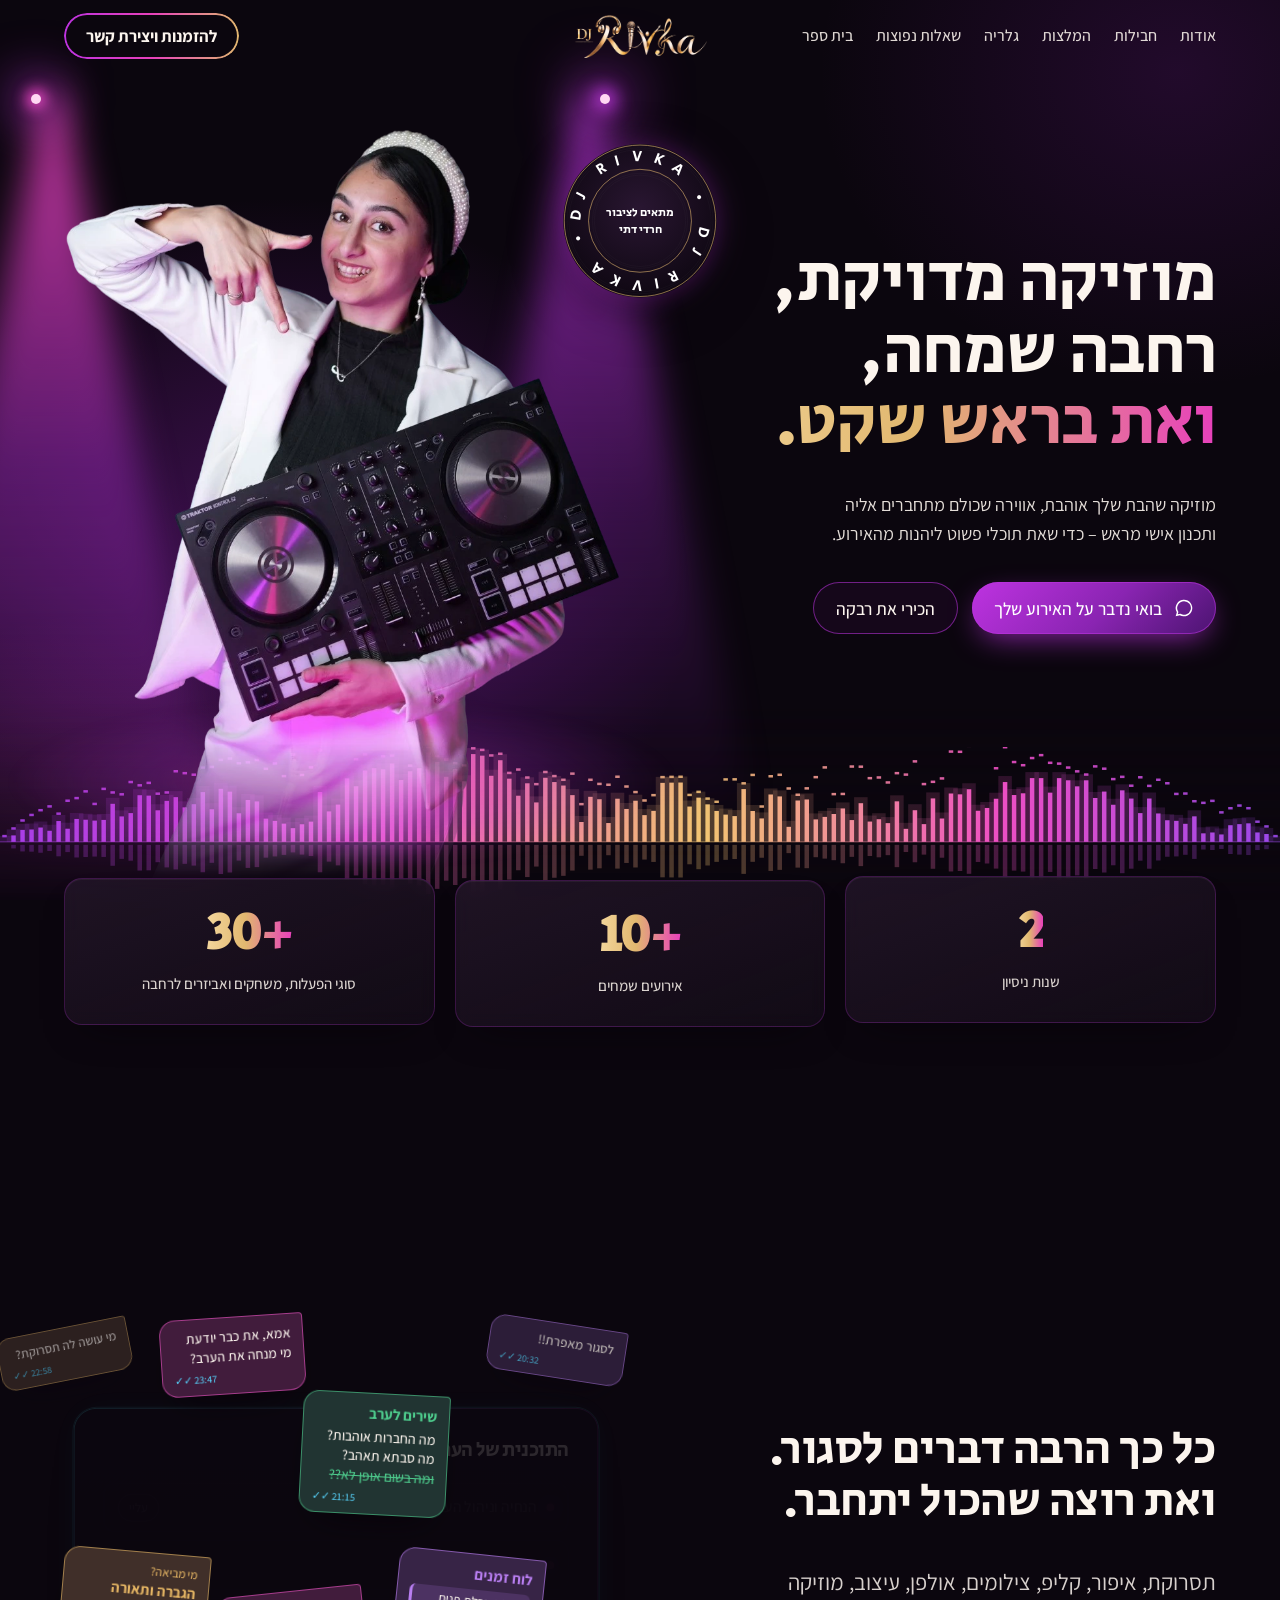
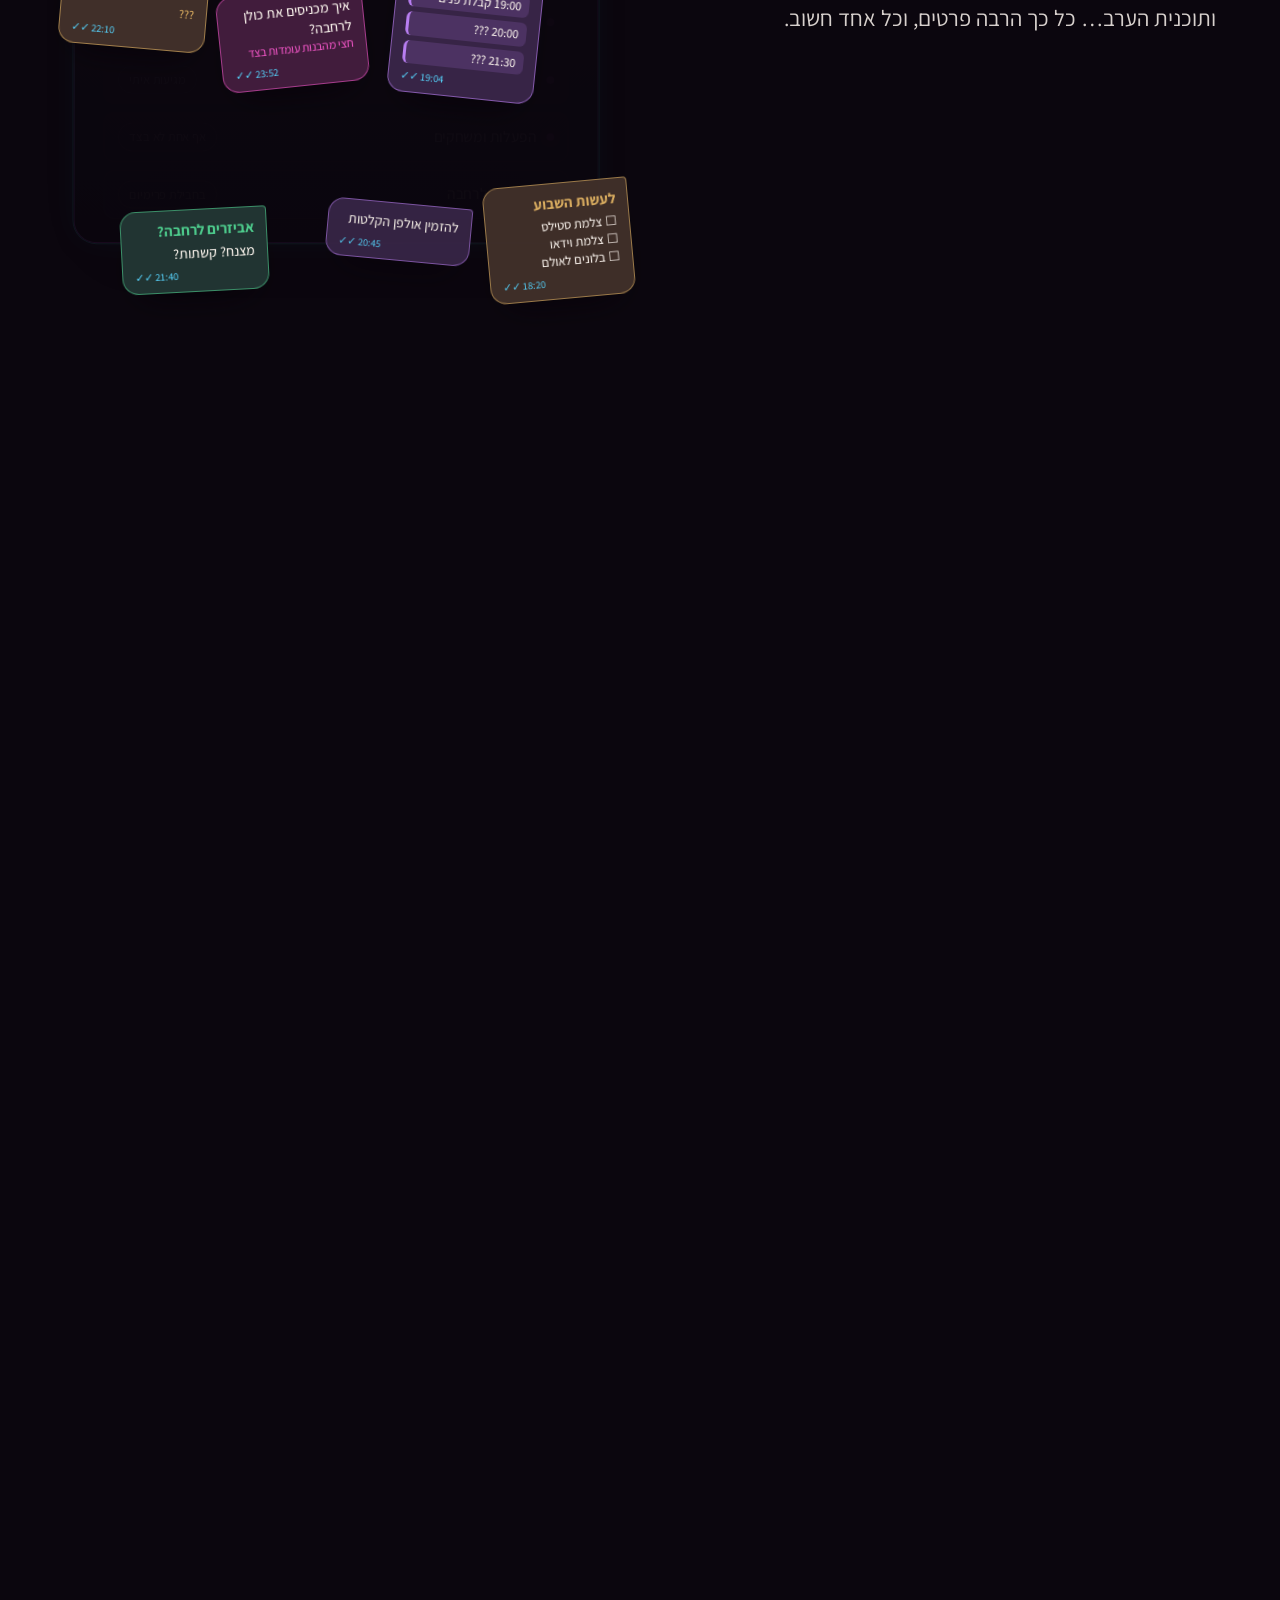
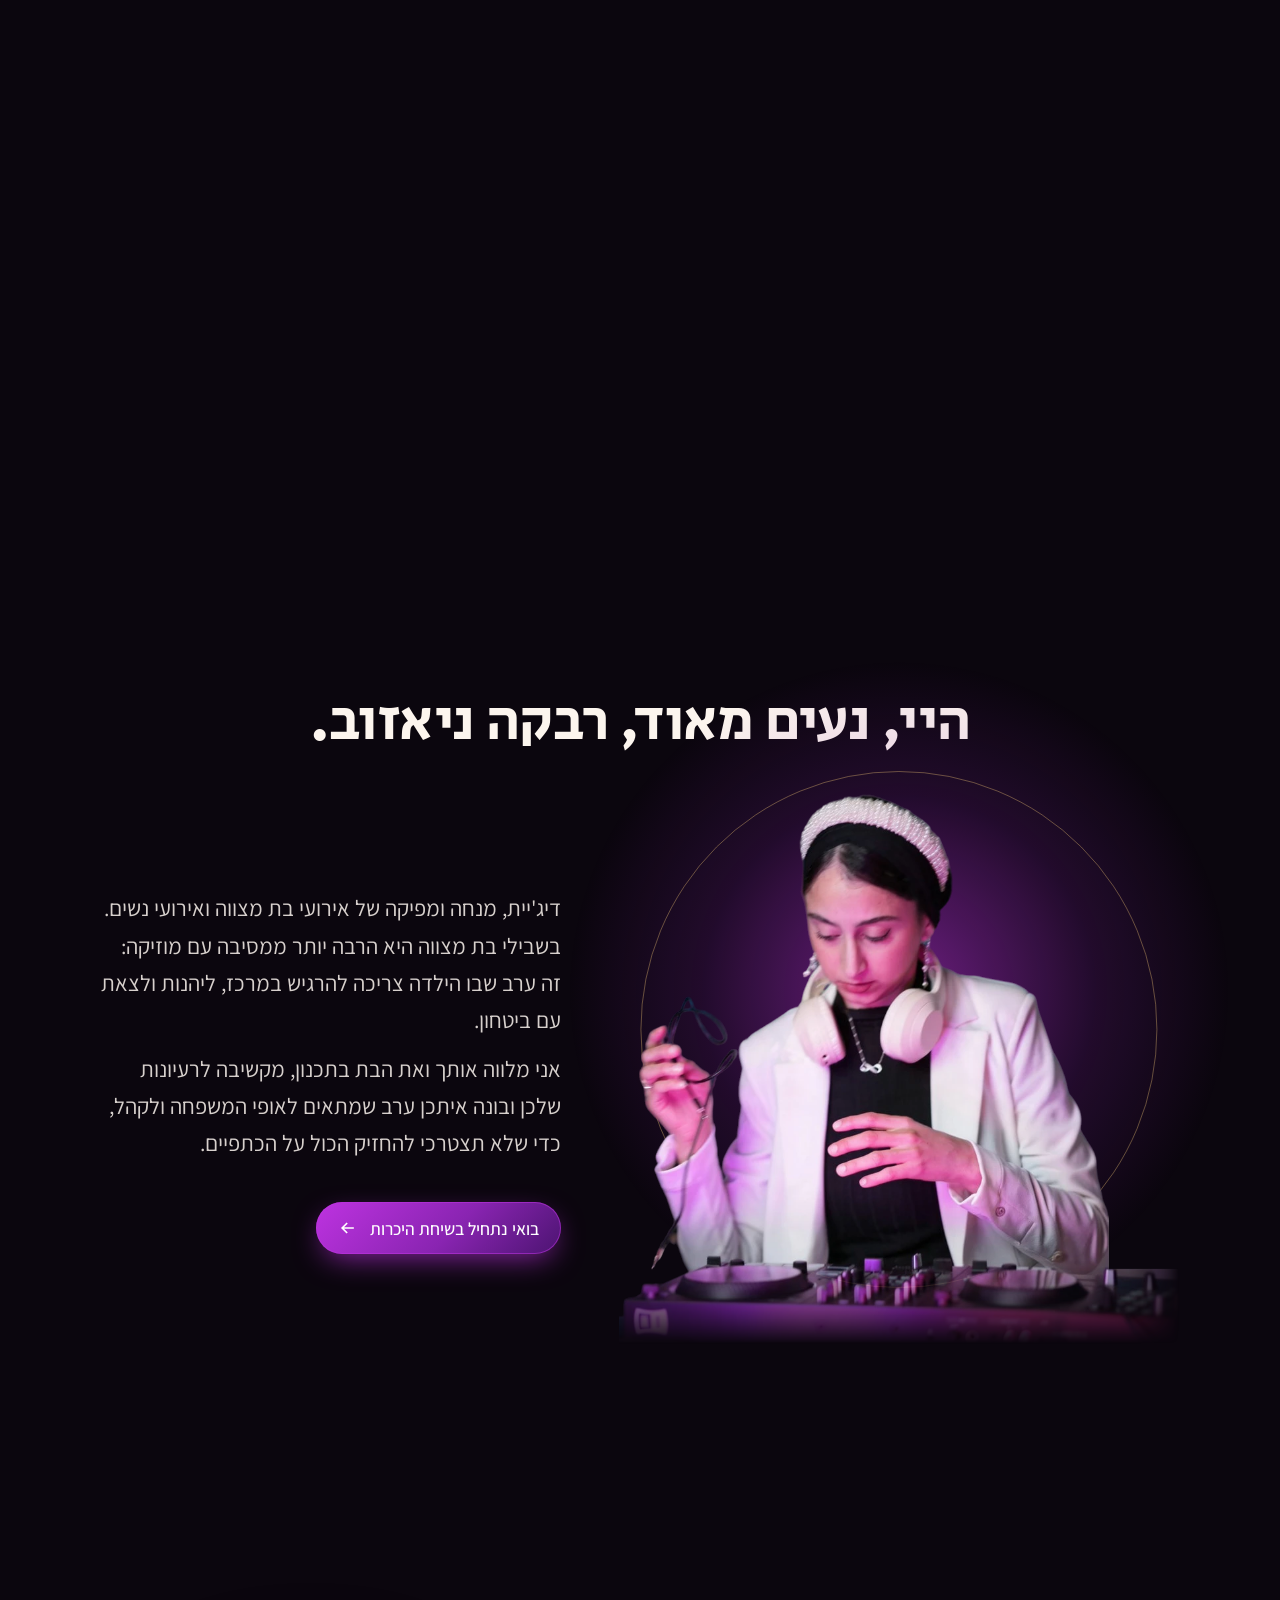
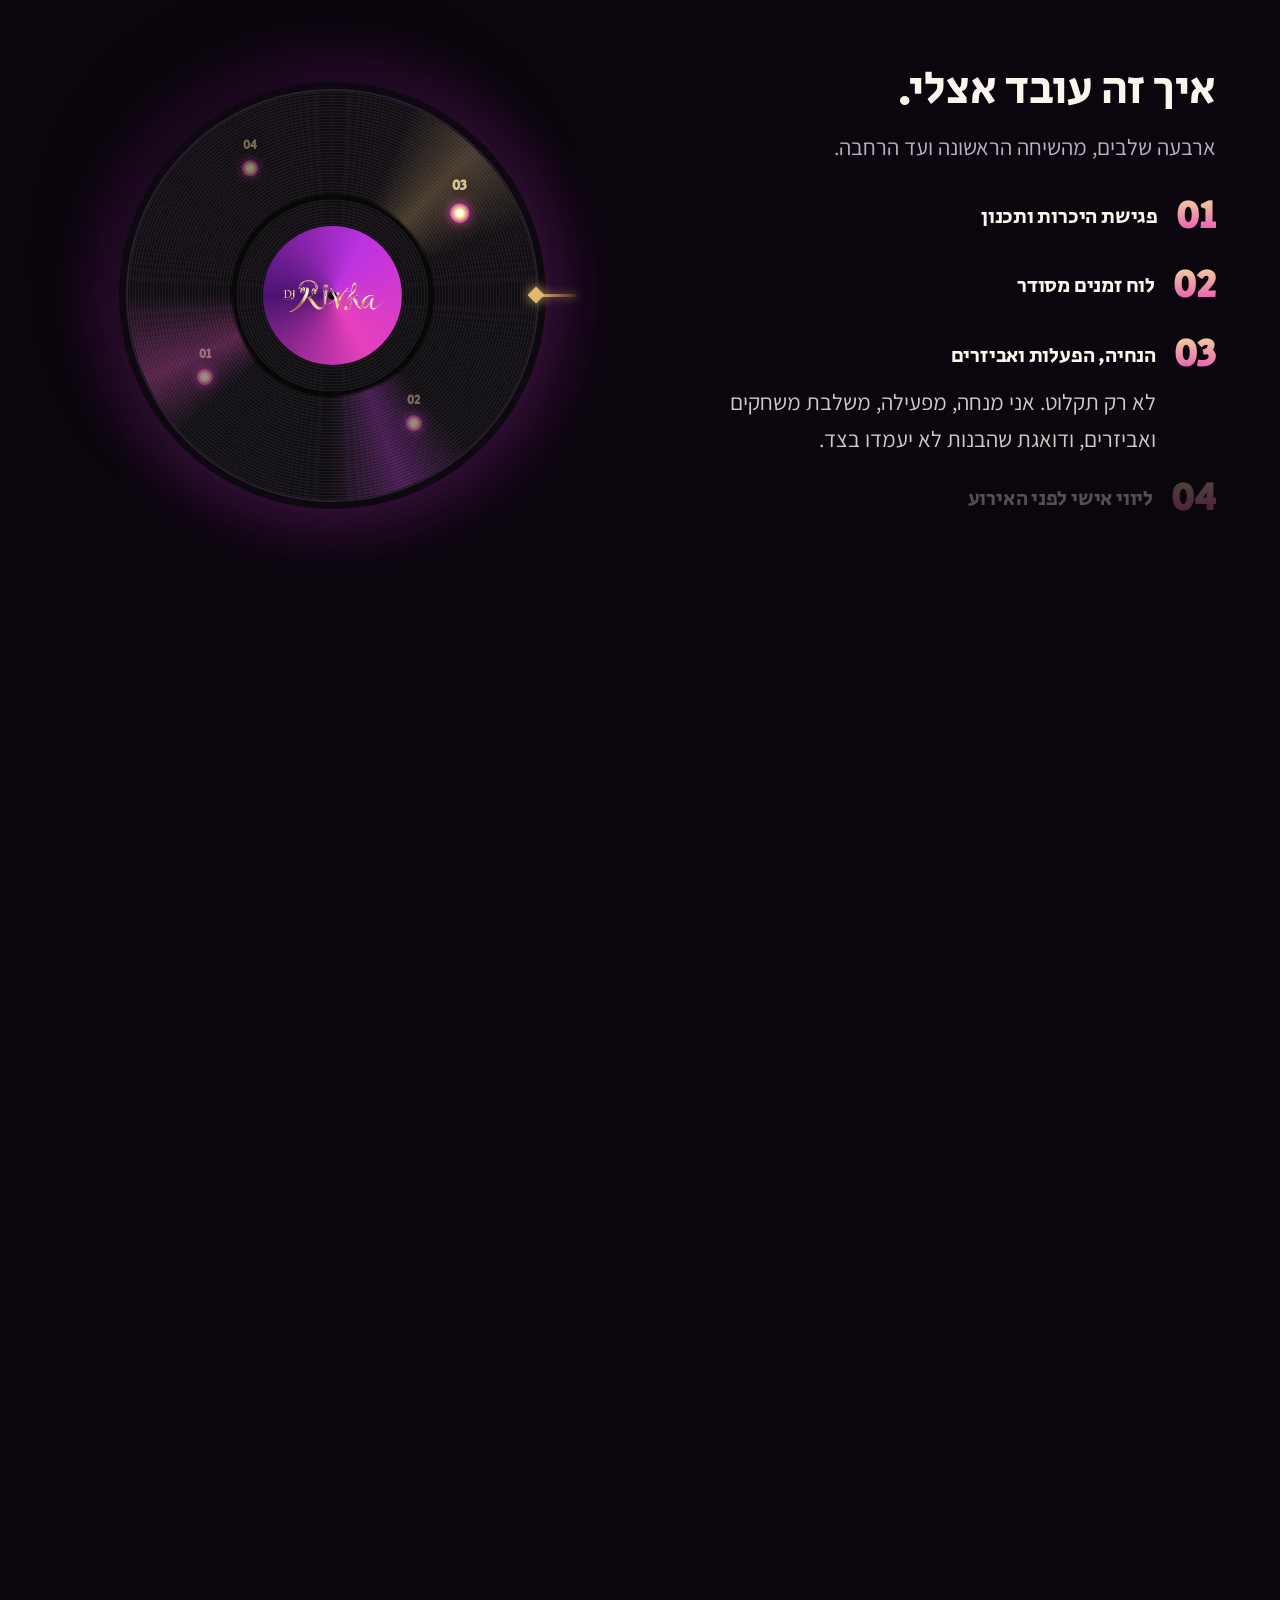
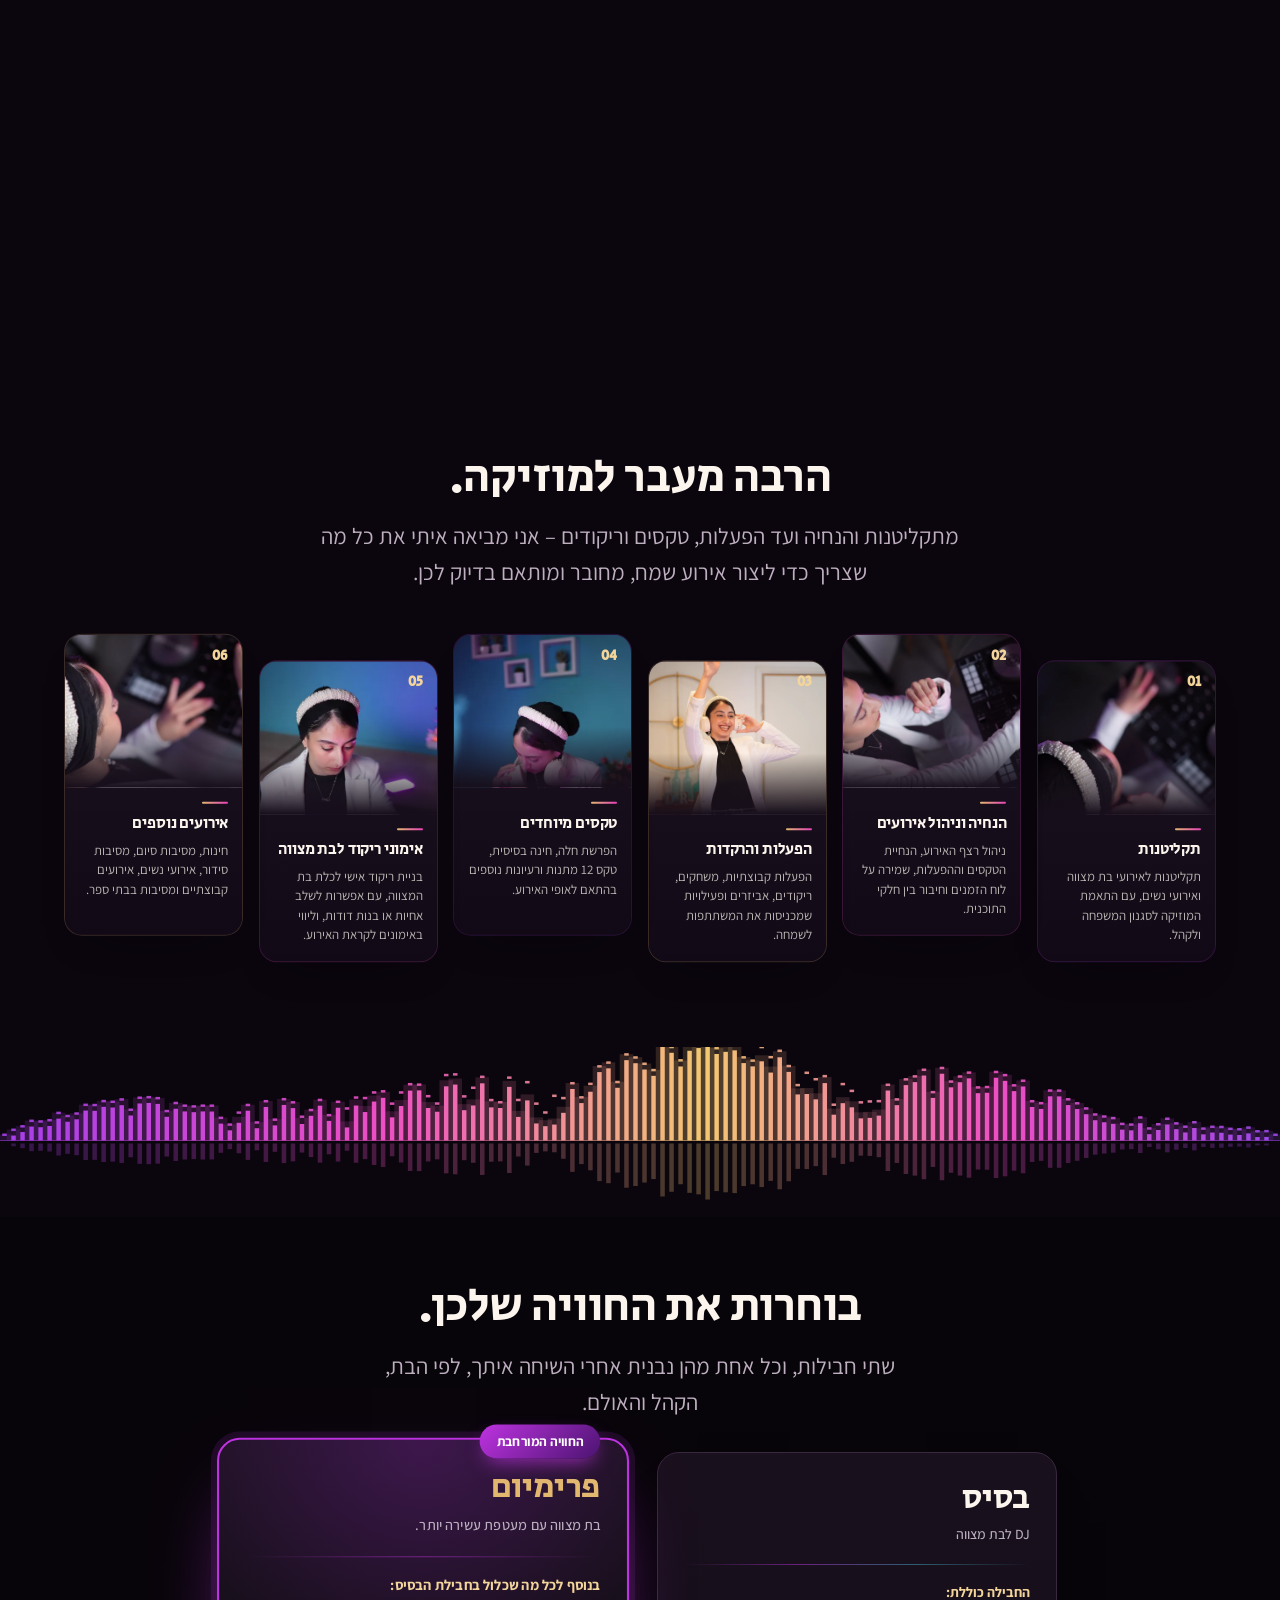
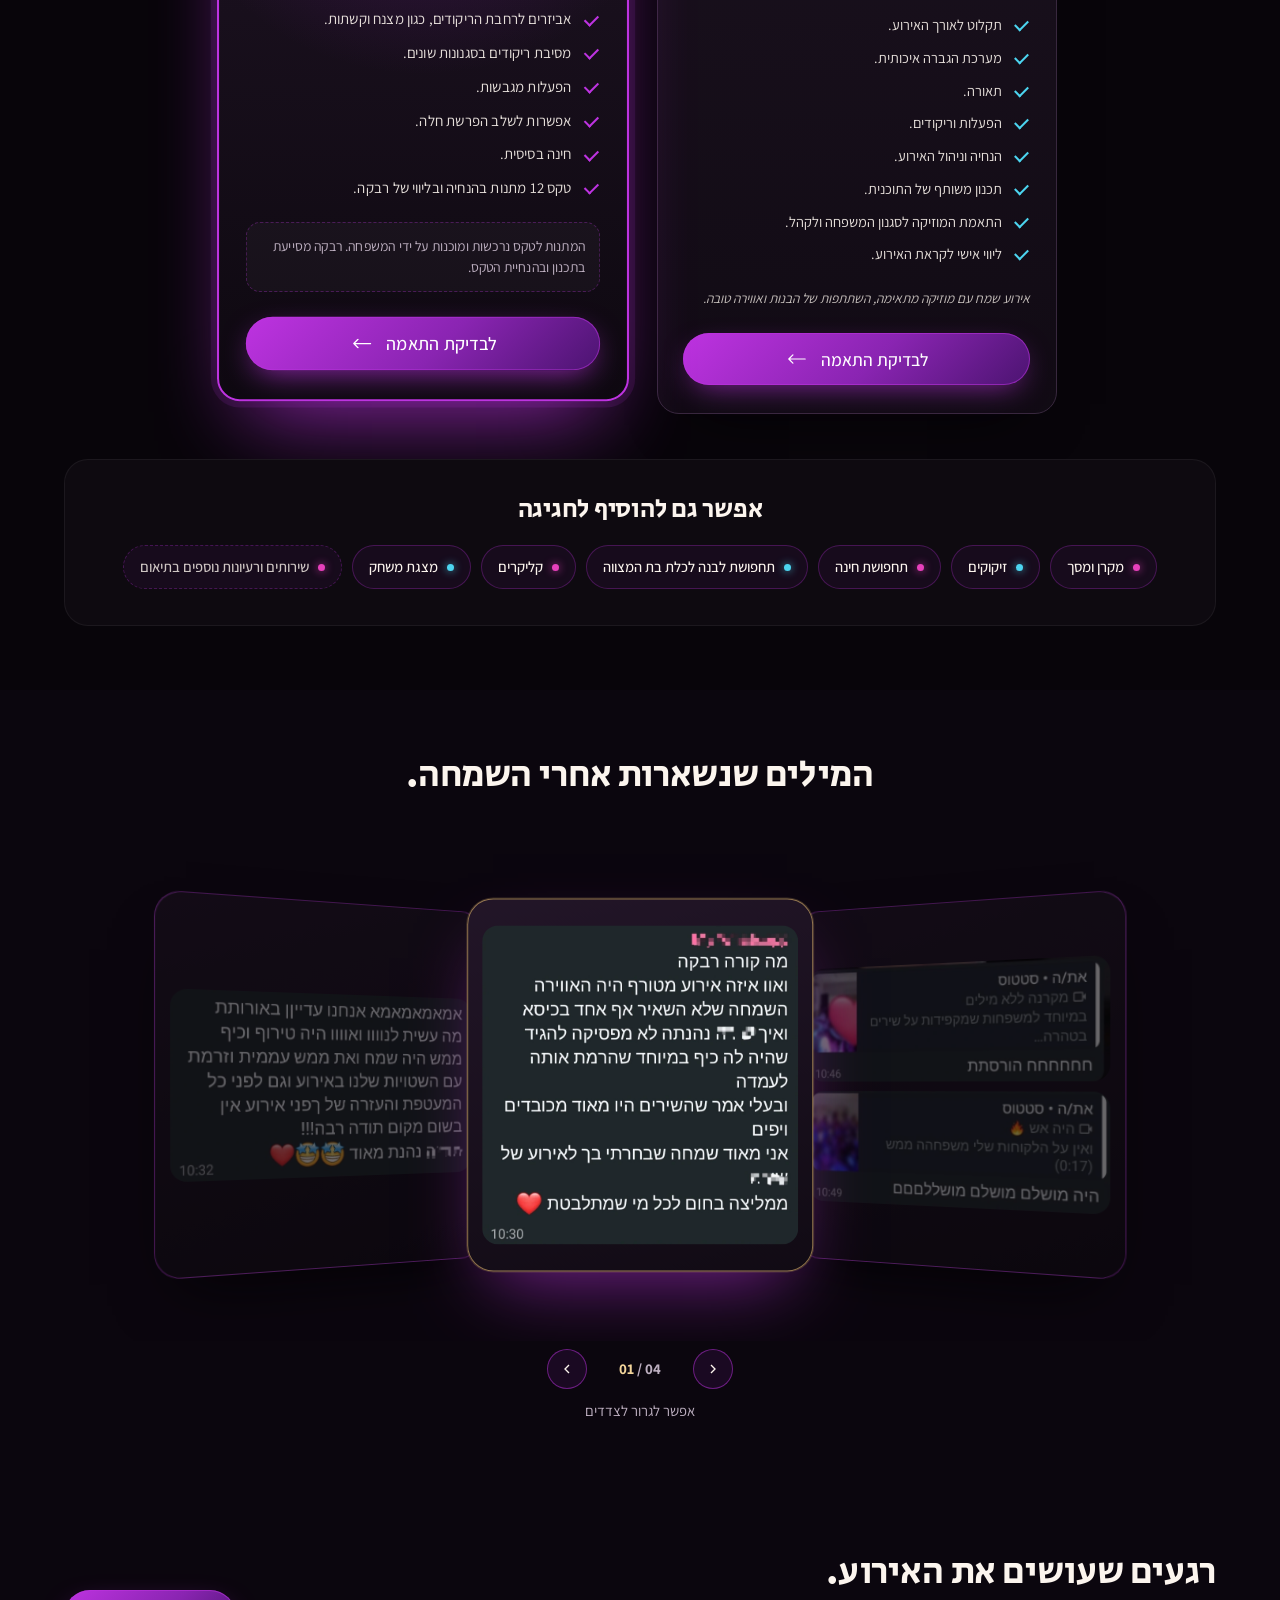
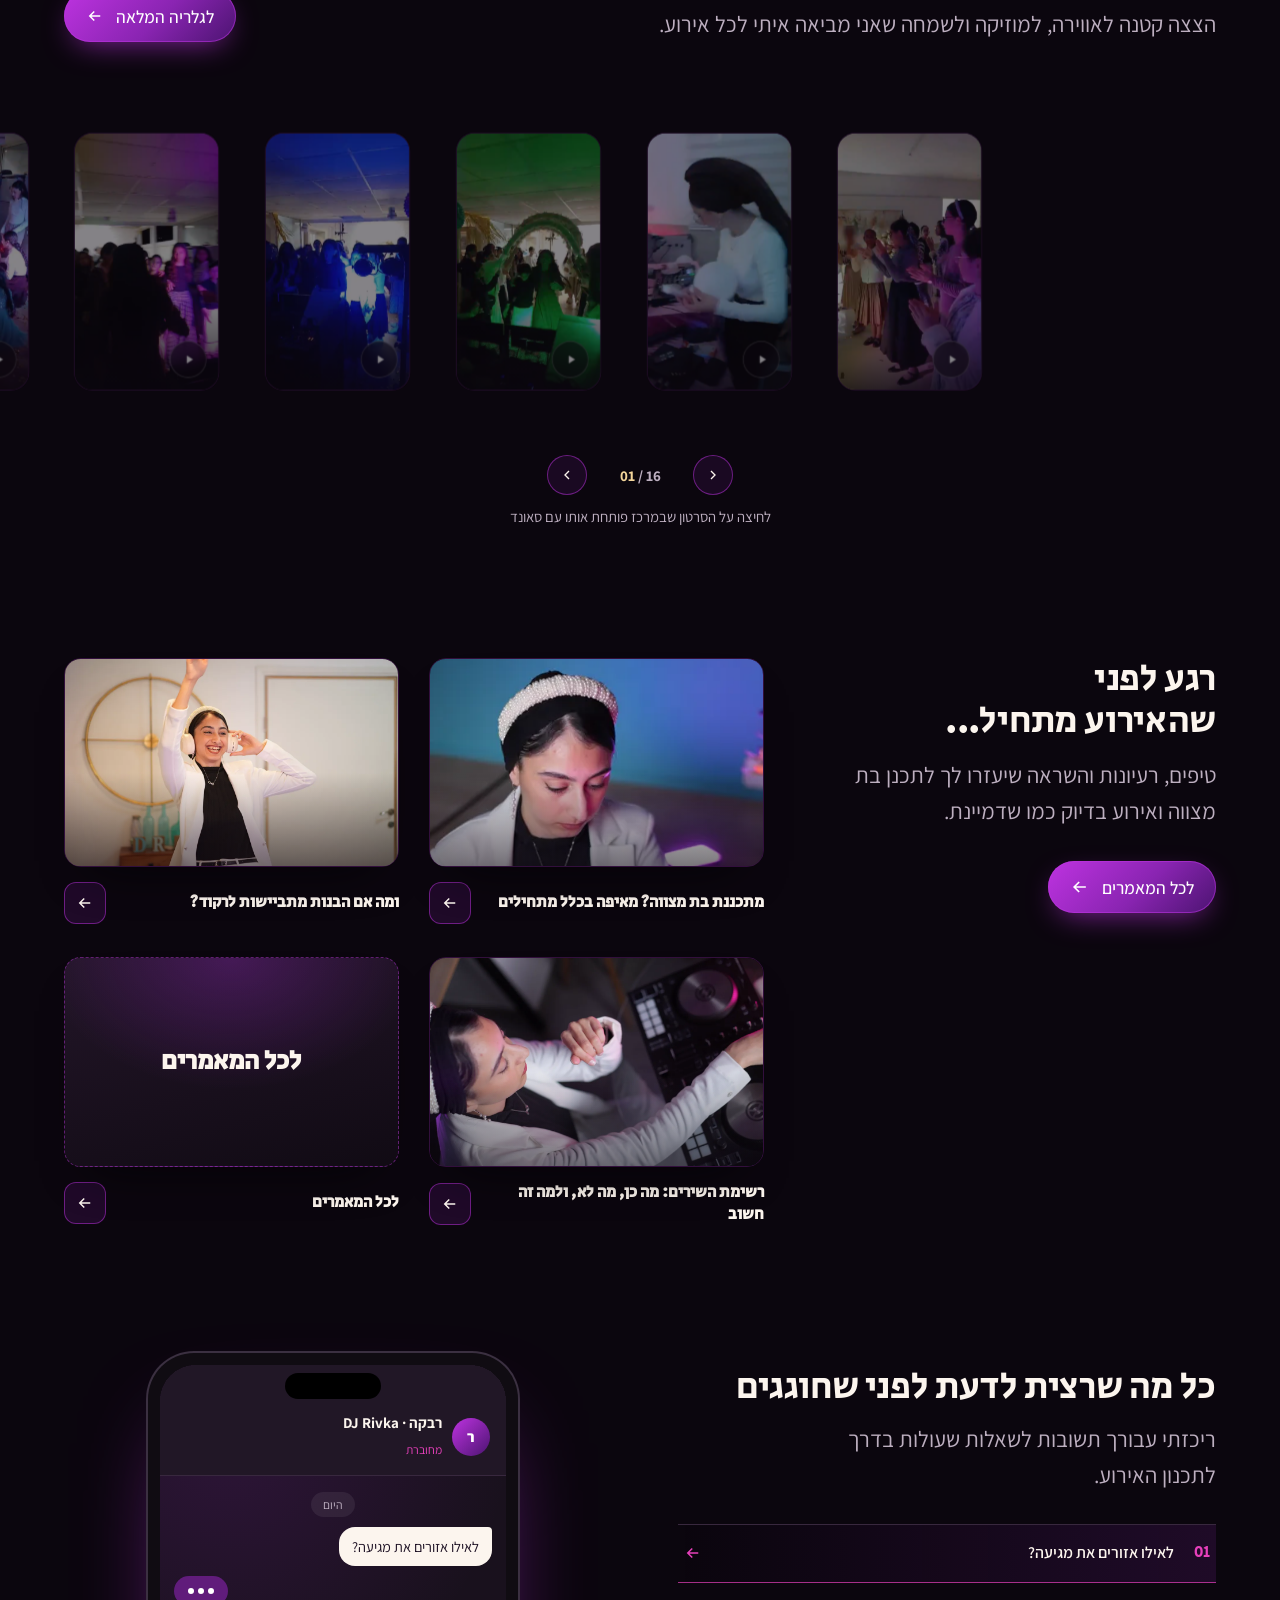
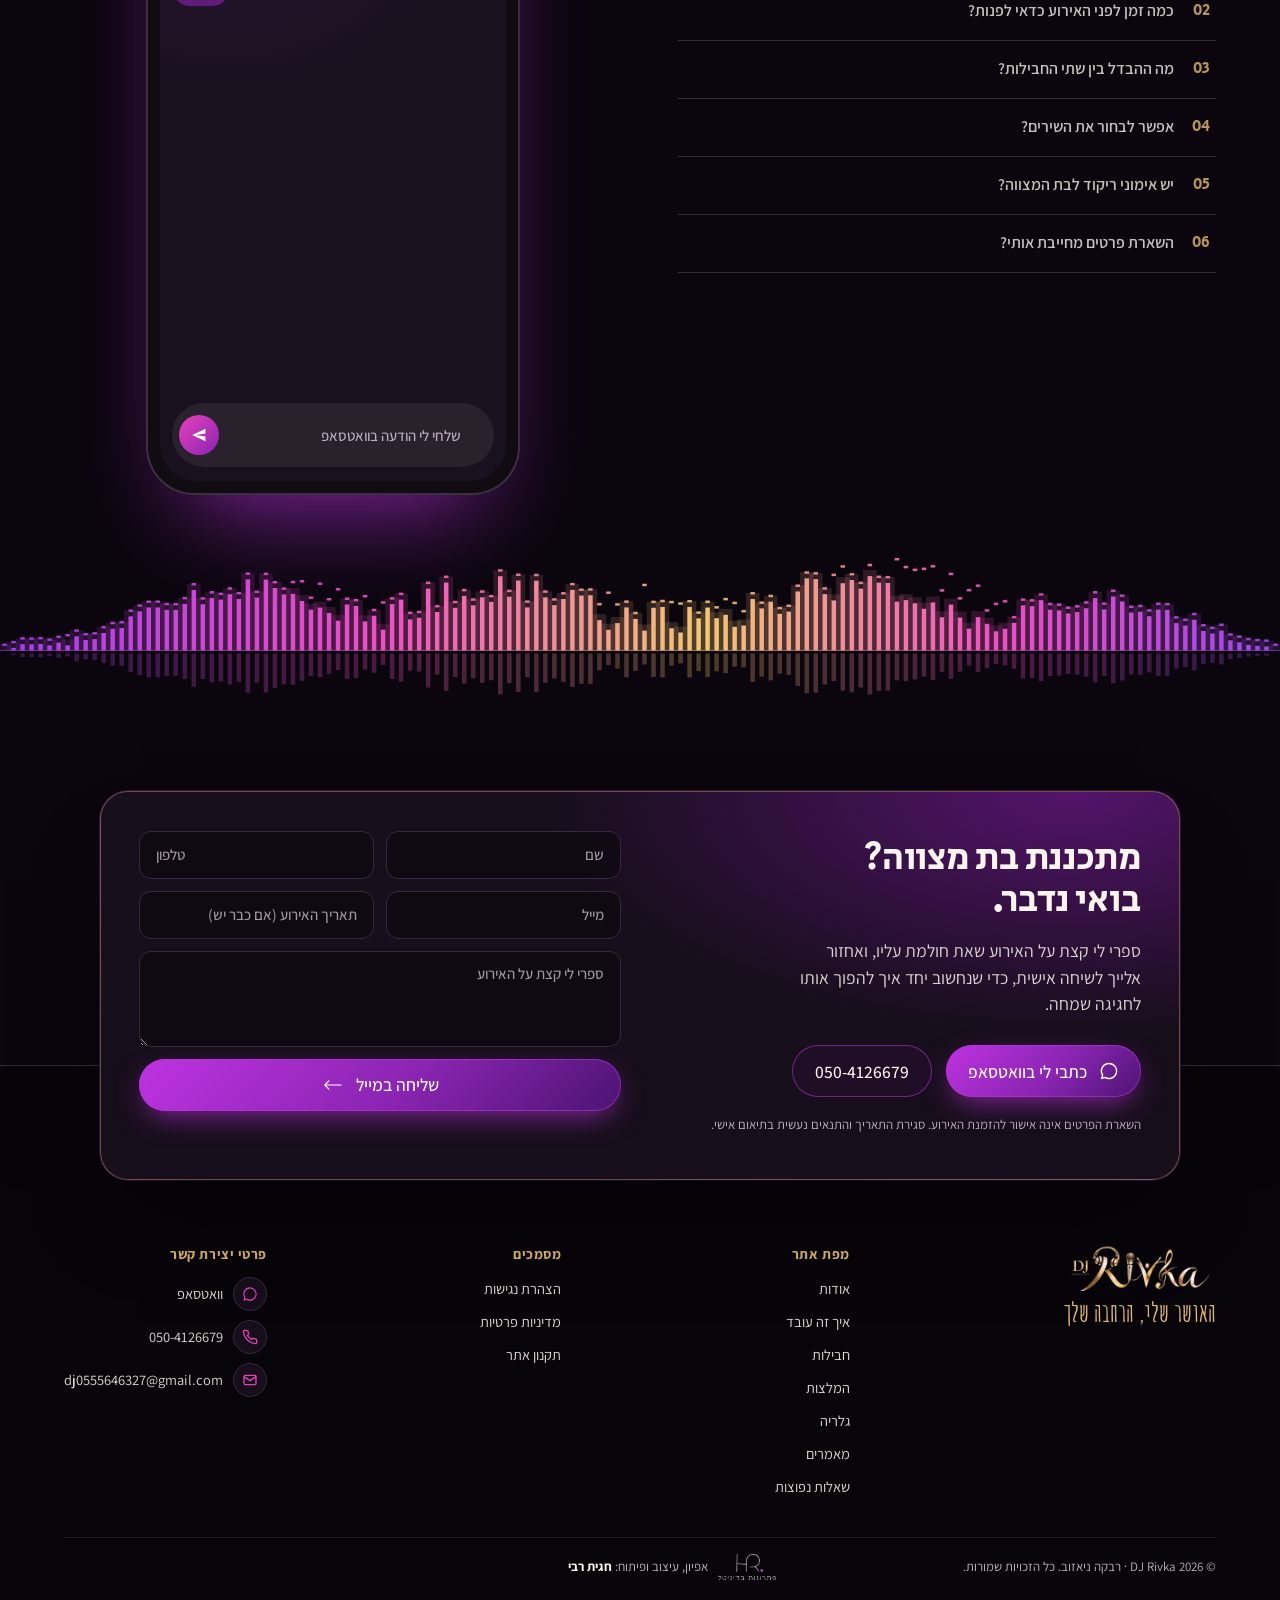
==== commit e11b8565: "Hero disc: black-purple with two gold lines, DJ RIVKA around the ring, white centre text" ====
--- a/index.html
+++ b/index.html
@@ -20,10 +20,10 @@
 <meta name="theme-color" content="#0b060e">
 <script type="application/ld+json">[{"@context":"https://schema.org","@type":["LocalBusiness","EntertainmentBusiness"],"@id":"https://hagitrabi.github.io/dj-rivka/#business","name":"DJ Rivka","alternateName":"רבקה ניאזוב","description":"רבקה ניאזוב, דיג'יית, מנחה ומפעילה לבת מצווה ולאירועי נשים. תכנון אישי, לוח זמנים מסודר והנחיה שמכניסה את כולן לרחבה.","url":"https://hagitrabi.github.io/dj-rivka/","image":"https://hagitrabi.github.io/dj-rivka/public/img/dj-rivka-share.jpg","logo":"https://hagitrabi.github.io/dj-rivka/public/img/dj-rivka-logo.webp","telephone":"+972-50-412-6679","email":"dj0555646327@gmail.com","areaServed":{"@type":"Country","name":"Israel"},"priceRange":"לפי התאמה","knowsLanguage":"he"},{"@context":"https://schema.org","@type":"WebSite","name":"DJ Rivka","url":"https://hagitrabi.github.io/dj-rivka/","inLanguage":"he"},{"@context":"https://schema.org","@type":"FAQPage","mainEntity":[{"@type":"Question","name":"לאילו אזורים את מגיעה?","acceptedAnswer":{"@type":"Answer","text":"לכל הארץ, בתיאום מראש."}},{"@type":"Question","name":"כמה זמן לפני האירוע כדאי לפנות?","acceptedAnswer":{"@type":"Answer","text":"כמה שיותר מוקדם, כדי לשריין את התאריך ולהספיק לתכנן יחד בנחת."}},{"@type":"Question","name":"מה ההבדל בין שתי החבילות?","acceptedAnswer":{"@type":"Answer","text":"חבילת בת מצווה כוללת תקלוט, הגברה, תאורה, הפעלות, הנחיה, תכנון משותף וליווי אישי. חבילת הפרימיום מוסיפה אביזרים לרחבה, מסיבת ריקודים בסגנונות שונים, הפעלות מגבשות ואפשרות לשלב הפרשת חלה, חינה או טקס 12 מתנות."}},{"@type":"Question","name":"אפשר לבחור את השירים?","acceptedAnswer":{"@type":"Answer","text":"כן. בונים את המוזיקה יחד איתך ועם הבת: שירים שהחברות אוהבות, שירים שהמשפחה אוהבת, וגם שירים שלא רוצים לשמוע."}},{"@type":"Question","name":"יש אימוני ריקוד לבת המצווה?","acceptedAnswer":{"@type":"Answer","text":"כן. אני בונה ריקוד אישי לכלת בת המצווה, עם אפשרות לצרף אחיות או בנות דודות, ומלווה באימונים לקראת האירוע."}},{"@type":"Question","name":"השארת פרטים מחייבת אותי?","acceptedAnswer":{"@type":"Answer","text":"לא. השארת הפרטים אינה אישור להזמנת האירוע. סגירת התאריך והתנאים נעשית בתיאום אישי."}}]}]</script>
 <meta name="description" content="רבקה ניאזוב, דיג'יית, מנחה ומפעילה לבת מצווה ולאירועי נשים. תכנון אישי, לוח זמנים מסודר והנחיה שמכניסה את כולן לרחבה.">
-<link rel="icon" type="image/png" sizes="32x32" href="public/img/icon-32.png?v=202611221051">
-<link rel="icon" type="image/png" sizes="512x512" href="public/img/icon-512.png?v=202611221051">
-<link rel="apple-touch-icon" href="public/img/icon-180.png?v=202611221051">
-<link rel="preload" as="image" href="public/img/dj-rivka-bat-mitzvah-dj.webp?v=202611221051" fetchpriority="high">
+<link rel="icon" type="image/png" sizes="32x32" href="public/img/icon-32.png?v=202611221126">
+<link rel="icon" type="image/png" sizes="512x512" href="public/img/icon-512.png?v=202611221126">
+<link rel="apple-touch-icon" href="public/img/icon-180.png?v=202611221126">
+<link rel="preload" as="image" href="public/img/dj-rivka-bat-mitzvah-dj.webp?v=202611221126" fetchpriority="high">
 <link rel="preconnect" href="https://fonts.googleapis.com"><link rel="preconnect" href="https://fonts.gstatic.com" crossorigin>
 <link rel="stylesheet" href="https://fonts.googleapis.com/css2?family=Amatic+SC:wght@700&family=Assistant:wght@400;500;600;700&family=Secular+One&display=swap" media="print" onload="this.media='all'">
 <script>document.documentElement.classList.add("js")</script>
@@ -1368,27 +1368,21 @@
 .numbers ul{grid-template-columns:repeat(3,1fr)}
 @media (max-width:760px){.numbers ul{grid-template-columns:repeat(2,1fr)}.numbers .stat:last-child{grid-column:1 / -1}}
 
-/* a slow vinyl in the hero: fine grooves, a gold edge, and the label that stays upright so it reads. It sits in the empty
-   strip above the headline, between Rivka and the text. */
-.hero-disc{--d:clamp(118px,10.4vw,172px);position:absolute;z-index:4;width:var(--d);height:var(--d);top:clamp(112px,16vh,172px);left:50%;translate:-50% 0;pointer-events:none;animation:hero-disc-in 1.4s .6s ease both}
-.hero-disc .hd-plate{position:absolute;inset:0;border-radius:50%;
-  background:
-    conic-gradient(from 20deg,transparent 0 6%,hsl(36 40% 92%/.13) 9%,transparent 15% 50%,hsl(36 40% 92%/.09) 56%,transparent 63%),
-    repeating-radial-gradient(circle,hsl(0 0% 3%) 0 1px,hsl(280 8% 11%) 1px 2.3px);
-  box-shadow:0 0 0 1px hsl(var(--gold)/.55),0 0 0 4px hsl(0 0% 3%),0 0 0 5px hsl(var(--gold)/.2),0 24px 46px -18px #000,0 0 44px -8px hsl(var(--brand-hi)/.4);
-  animation:hero-disc-spin 38s linear infinite}
-.hero-disc .hd-plate::after{content:"";position:absolute;inset:9%;border-radius:50%;box-shadow:inset 0 0 0 1px hsl(var(--gold)/.16)}
-.hero-disc .hd-label{position:absolute;inset:19%;border-radius:50%;display:grid;place-content:center;gap:.12em;text-align:center;
-  background:radial-gradient(circle at 50% 36%,hsl(282 36% 15%),hsl(280 40% 6%));
-  box-shadow:0 0 0 1.5px hsl(var(--gold)/.85),0 0 0 4px hsl(0 0% 4%),inset 0 0 16px hsl(var(--gold)/.14);
-  font:400 clamp(10.5px,.9vw,13.5px)/1.25 var(--font-display);color:hsl(var(--gold-soft))}
+/* the disc in the hero, in the site's own language: black-purple, two thin gold lines, a soft purple glow, white type.
+   "DJ RIVKA" runs around the ring and turns with it; the sentence in the middle stays still so it always reads.
+   It sits in the empty strip above the headline, between Rivka and the text. */
+.hero-disc{--d:clamp(136px,12vw,198px);position:absolute;z-index:4;width:var(--d);height:var(--d);top:clamp(112px,16vh,172px);left:50%;translate:-50% 0;pointer-events:none;animation:hero-disc-in 1.4s .6s ease both}
+.hero-disc .hd-plate{position:absolute;inset:0;width:100%;height:100%;overflow:visible;filter:drop-shadow(0 0 14px hsl(var(--brand-hi)/.34)) drop-shadow(0 14px 22px hsl(280 60% 2%/.55));animation:hero-disc-spin 50s linear infinite}
+.hero-disc .hd-plate text{font-family:var(--font-display),'Secular One',sans-serif;font-weight:400;letter-spacing:14.09px;direction:ltr;unicode-bidi:isolate;text-anchor:start}
+.hero-disc .hd-label{position:absolute;inset:21%;border-radius:50%;display:grid;place-content:center;gap:.14em;text-align:center;
+  font:400 clamp(11px,.95vw,15px)/1.25 var(--font-display);color:#fff}
 @keyframes hero-disc-spin{to{transform:rotate(360deg)}}
 @keyframes hero-disc-in{from{opacity:0;scale:.92}to{opacity:1;scale:1}}
 @media (max-width:860px){
-  .hero-disc{--d:clamp(116px,31vw,134px);left:14px;translate:0 0;top:calc(min(104vw,470px) - 40px)}
-  .hero-disc .hd-label{font-size:10.5px}
-}
-@media (min-width:861px) and (max-width:1100px){.hero-disc{--d:104px;left:54%}}
+  .hero-disc{--d:clamp(133px,35.6vw,154px);left:14px;translate:0 0;top:calc(min(104vw,470px) - 52px)}
+  .hero-disc .hd-label{font-size:11.5px}
+}
+@media (min-width:861px) and (max-width:1100px){.hero-disc{--d:120px;left:52%}.hero-disc .hd-label{font-size:11px}}
 @media (prefers-reduced-motion:reduce){.hero-disc{animation:none}.hero-disc .hd-plate{animation:none}}
 </style>
 </head>
@@ -1398,16 +1392,16 @@
 <div class="loader" id="loader" role="status" aria-live="polite">
   <div class="loader-disc">
     <svg class="loader-ring" viewBox="0 0 200 200" aria-hidden="true"><defs><linearGradient id="lg" x1="0" y1="0" x2="1" y2="1"><stop offset="0" stop-color="#b84ae8"/><stop offset=".5" stop-color="#e64fb8"/><stop offset="1" stop-color="#f0c27a"/></linearGradient></defs><circle cx="100" cy="100" r="92" fill="none" stroke="hsl(284 30% 18%)" stroke-width="3"/><circle class="arc" cx="100" cy="100" r="92" fill="none" stroke="url(#lg)" stroke-width="4" stroke-linecap="round" pathLength="100" stroke-dasharray="32 68"/></svg>
-    <img src="public/img/dj-rivka-logo.webp?v=202611221051" width="1536" height="504" alt="">
+    <img src="public/img/dj-rivka-logo.webp?v=202611221126" width="1536" height="504" alt="">
   </div>
   <span class="sr">טוען את האתר של DJ רבקה</span>
 </div>
 
 <header class="top" id="top">
   <div class="wrap">
-    <nav class="nav nav-a" aria-label="ניווט ראשי"><a href="#about">אודות</a><a href="#packages">חבילות</a><a href="#reviews">המלצות</a><a href="#gallery">גלריה</a><a href="#faq">שאלות נפוצות</a><a href="school.html?v=202611221051" data-school>בית ספר</a></nav>
+    <nav class="nav nav-a" aria-label="ניווט ראשי"><a href="#about">אודות</a><a href="#packages">חבילות</a><a href="#reviews">המלצות</a><a href="#gallery">גלריה</a><a href="#faq">שאלות נפוצות</a><a href="school.html?v=202611221126" data-school>בית ספר</a></nav>
     <a class="logo-tab" href="#main" aria-label="DJ Rivka, לראש הדף">
-      <img src="public/img/dj-rivka-logo.webp?v=202611221051" width="1536" height="504" alt="DJ Rivka">
+      <img src="public/img/dj-rivka-logo.webp?v=202611221126" width="1536" height="504" alt="DJ Rivka">
     </a>
     <div class="nav-b">
       <a class="btn btn-ring js-wa" data-edit="nav-cta" data-edit-label="כפתור בתפריט" aria-label="להזמנות ויצירת קשר בוואטסאפ" href="https://wa.me/972504126679"><span class="long">להזמנות ויצירת קשר</span><span class="short">דברי איתי</span><svg class="ic" viewBox="0 0 24 24" fill="currentColor" aria-hidden="true"><path d="M12 2a10 10 0 0 0-8.6 15.1L2 22l5-1.3A10 10 0 1 0 12 2zm0 1.8a8.2 8.2 0 1 1-4.2 15.2l-.3-.2-3 .8.8-2.9-.2-.3A8.2 8.2 0 0 1 12 3.8z"/></svg></a></div>
@@ -1415,7 +1409,7 @@
   <button class="burger" type="button" aria-expanded="false" aria-controls="mnav" aria-label="פתיחת התפריט"><span></span><span></span><span></span></button>
   <div class="mnav" id="mnav" hidden>
     <nav aria-label="תפריט ראשי">
-      <a href="#about">אודות</a><a href="#how">איך זה עובד</a><a href="#packages">חבילות</a><a href="#reviews">המלצות</a><a href="#gallery">גלריה</a><a href="#articles">מאמרים</a><a href="#faq">שאלות נפוצות</a><a href="school.html?v=202611221051" data-school>בית ספר</a><a href="#contact">יצירת קשר</a>
+      <a href="#about">אודות</a><a href="#how">איך זה עובד</a><a href="#packages">חבילות</a><a href="#reviews">המלצות</a><a href="#gallery">גלריה</a><a href="#articles">מאמרים</a><a href="#faq">שאלות נפוצות</a><a href="school.html?v=202611221126" data-school>בית ספר</a><a href="#contact">יצירת קשר</a>
     </nav>
     <a class="btn btn-main js-wa" href="https://wa.me/972504126679"><svg class="ico" viewBox="0 0 24 24" fill="currentColor" aria-hidden="true"><path d="M12 2a10 10 0 0 0-8.6 15.1L2 22l5-1.3A10 10 0 1 0 12 2zm0 1.8a8.2 8.2 0 1 1-4.2 15.2l-.3-.2-3 .8.8-2.9-.2-.3A8.2 8.2 0 0 1 12 3.8z"/></svg><span>להזמנות ויצירת קשר בוואטסאפ</span></a>
   </div>
@@ -1451,12 +1445,21 @@
       <span class="lamp l1" aria-hidden="true"></span><span class="lamp l2" aria-hidden="true"></span>
       <span class="spot s1" aria-hidden="true"></span><span class="spot s2" aria-hidden="true"></span>
       <span class="pool" aria-hidden="true"></span>
-      <img data-edit="hero-photo" data-edit-label="תמונת הירו" src="public/img/dj-rivka-bat-mitzvah-dj.webp?v=202611221051" width="855" height="1160" alt="רבקה ניאזוב מחייכת, מחזיקה קונטרולר די ג'יי ומצביעה עליו" fetchpriority="high">
+      <img data-edit="hero-photo" data-edit-label="תמונת הירו" src="public/img/dj-rivka-bat-mitzvah-dj.webp?v=202611221126" width="855" height="1160" alt="רבקה ניאזוב מחייכת, מחזיקה קונטרולר די ג'יי ומצביעה עליו" fetchpriority="high">
     </div>
   </div>
-  <div class="hero-disc" role="img" aria-label="מתאים לציבור החרדי והדתי">
-    <span class="hd-plate" aria-hidden="true"></span>
-    <span class="hd-label" aria-hidden="true"><span>מתאים לציבור</span><span>החרדי והדתי</span></span>
+  <div class="hero-disc" role="img" aria-label="מתאים לציבור חרדי דתי. DJ RIVKA">
+    <svg class="hd-plate" viewBox="0 0 200 200" aria-hidden="true" focusable="false">
+      <defs>
+        <radialGradient id="hd-bg" cx="50%" cy="42%" r="62%"><stop offset="0" stop-color="hsl(282 38% 14%)"/><stop offset="1" stop-color="hsl(280 42% 4.5%)"/></radialGradient>
+        <path id="hd-path" d="M100 100m-77.5 0a77.5 77.5 0 1 1 155 0a77.5 77.5 0 1 1-155 0"/>
+      </defs>
+      <circle cx="100" cy="100" r="100" fill="url(#hd-bg)"/>
+      <g fill="none" stroke="#fff" stroke-opacity=".055" stroke-width=".6"><circle cx="100" cy="100" r="95"/><circle cx="100" cy="100" r="92.5"/><circle cx="100" cy="100" r="62"/><circle cx="100" cy="100" r="59.5"/></g>
+      <g fill="none" stroke="hsl(38 66% 66%)" stroke-opacity=".85" stroke-width=".9"><circle cx="100" cy="100" r="98.6"/><circle cx="100" cy="100" r="67"/></g>
+      <text fill="#fff" font-size="20"><textPath href="#hd-path">DJ RIVKA • DJ RIVKA •</textPath></text>
+    </svg>
+    <span class="hd-label" aria-hidden="true"><span>מתאים לציבור</span><span>חרדי דתי</span></span>
   </div>
 </section>
 
@@ -1520,7 +1523,7 @@
         <p data-edit="about-text" data-name="טקסט אודות">דיג'יית, מנחה ומפיקה של אירועי בת מצווה ואירועי נשים. בשבילי בת מצווה היא הרבה יותר ממסיבה עם מוזיקה: זה ערב שבו הילדה צריכה להרגיש במרכז, ליהנות ולצאת עם ביטחון.</p>
         <p data-edit="about-text2" data-name="טקסט אודות 2">אני מלווה אותך ואת הבת בתכנון, מקשיבה לרעיונות שלכן ובונה איתכן ערב שמתאים לאופי המשפחה ולקהל, כדי שלא תצטרכי להחזיק הכול על הכתפיים.</p>
       </div>
-      <div class="me"><img data-edit="about-photo" data-name="תמונת אודות" src="public/img/rivka-niazov-dj-controller.webp?v=202611221051" width="848" height="842" alt="רבקה ניאזוב בעמדת הדיג׳יי, מחזיקה כבל ואוזניות על הצוואר" loading="lazy"></div>
+      <div class="me"><img data-edit="about-photo" data-name="תמונת אודות" src="public/img/rivka-niazov-dj-controller.webp?v=202611221126" width="848" height="842" alt="רבקה ניאזוב בעמדת הדיג׳יי, מחזיקה כבל ואוזניות על הצוואר" loading="lazy"></div>
       <div class="side"><a class="btn btn-main js-wa" data-edit="about-cta" data-name="כפתור אודות" href="https://wa.me/972504126679"><span data-edit-text>בואי נתחיל בשיחת היכרות</span><svg class="ico" viewBox="0 0 24 24" fill="none" stroke="currentColor" stroke-width="2" aria-hidden="true"><path d="M19 12H5m6-6-6 6 6 6"/></svg></a></div>
     </div>
   </div>
@@ -1543,7 +1546,7 @@
       </div>
       <div class="disc" id="disc" aria-hidden="true">
         <div class="vinyl" id="vinyl">
-          <div class="vinyl-label"><img src="public/img/dj-rivka-logo.webp?v=202611221051" width="1536" height="504" alt=""></div>
+          <div class="vinyl-label"><img src="public/img/dj-rivka-logo.webp?v=202611221126" width="1536" height="504" alt=""></div>
           <span class="hot"><b>01</b></span><span class="hot"><b>02</b></span><span class="hot"><b>03</b></span><span class="hot"><b>04</b></span>
         </div>
         <div class="shine"></div>
@@ -1562,12 +1565,12 @@
     </div>
     <div class="svc-track" id="svc-track"><div class="svc-pin" id="svc-pin">
     <div class="stack">
-      <article class="tall "><div class="top"><span class="no">01</span><img data-edit="svc-1-img" data-name="שירות 1, תמונה" src="public/img/dj-rivka-pearl-headband-mixer.webp?v=202611221051" alt="" loading="lazy"></div><div class="txt"><h3 data-edit="svc-1" data-name="שירות 1">תקליטנות</h3><p data-edit="svc-1-t" data-name="שירות 1, הסבר">תקליטנות לאירועי בת מצווה ואירועי נשים, עם התאמת המוזיקה לסגנון המשפחה ולקהל.</p></div></article>
-      <article class="tall t-pink"><div class="top"><span class="no">02</span><img data-edit="svc-2-img" data-name="שירות 2, תמונה" src="public/img/dj-rivka-mixing-from-above.webp?v=202611221051" alt="" loading="lazy"></div><div class="txt"><h3 data-edit="svc-2" data-name="שירות 2">הנחיה וניהול אירועים</h3><p data-edit="svc-2-t" data-name="שירות 2, הסבר">ניהול רצף האירוע, הנחיית הטקסים וההפעלות, שמירה על לוח הזמנים וחיבור בין חלקי התוכנית.</p></div></article>
-      <article class="tall t-gold"><div class="top"><span class="no">03</span><img data-edit="svc-3-img" data-name="שירות 3, תמונה" src="public/img/dj-rivka-dancing-with-headphones.webp?v=202611221051" alt="" loading="lazy"></div><div class="txt"><h3 data-edit="svc-3" data-name="שירות 3">הפעלות והרקדות</h3><p data-edit="svc-3-t" data-name="שירות 3, הסבר">הפעלות קבוצתיות, משחקים, ריקודים, אביזרים ופעילויות שמכניסות את המשתתפות לשמחה.</p></div></article>
-      <article class="tall t-deep"><div class="top"><span class="no">04</span><img data-edit="svc-4-img" data-name="שירות 4, תמונה" src="public/img/dj-rivka-headphones-and-flowers.webp?v=202611221051" alt="" loading="lazy"></div><div class="txt"><h3 data-edit="svc-4" data-name="שירות 4">טקסים מיוחדים</h3><p data-edit="svc-4-t" data-name="שירות 4, הסבר">הפרשת חלה, חינה בסיסית, טקס 12 מתנות ורעיונות נוספים בהתאם לאופי האירוע.</p></div></article>
-      <article class="tall t-pink"><div class="top"><span class="no">05</span><img data-edit="svc-5-img" data-name="שירות 5, תמונה" src="public/img/dj-rivka-at-the-mixer.webp?v=202611221051" alt="" loading="lazy"></div><div class="txt"><h3 data-edit="svc-5" data-name="שירות 5">אימוני ריקוד לבת מצווה</h3><p data-edit="svc-5-t" data-name="שירות 5, הסבר">בניית ריקוד אישי לכלת בת המצווה, עם אפשרות לשלב אחיות או בנות דודות, וליווי באימונים לקראת האירוע.</p></div></article>
-      <article class="tall t-gold"><div class="top"><span class="no">06</span><img data-edit="svc-6-img" data-name="שירות 6, תמונה" src="public/img/dj-rivka-close-up-at-the-mixer.webp?v=202611221051" alt="" loading="lazy"></div><div class="txt"><h3 data-edit="svc-6" data-name="שירות 6">אירועים נוספים</h3><p data-edit="svc-6-t" data-name="שירות 6, הסבר">חינות, מסיבות סיום, מסיבות סידור, אירועי נשים, אירועים קבוצתיים ומסיבות בבתי ספר.</p></div></article>
+      <article class="tall "><div class="top"><span class="no">01</span><img data-edit="svc-1-img" data-name="שירות 1, תמונה" src="public/img/dj-rivka-pearl-headband-mixer.webp?v=202611221126" alt="" loading="lazy"></div><div class="txt"><h3 data-edit="svc-1" data-name="שירות 1">תקליטנות</h3><p data-edit="svc-1-t" data-name="שירות 1, הסבר">תקליטנות לאירועי בת מצווה ואירועי נשים, עם התאמת המוזיקה לסגנון המשפחה ולקהל.</p></div></article>
+      <article class="tall t-pink"><div class="top"><span class="no">02</span><img data-edit="svc-2-img" data-name="שירות 2, תמונה" src="public/img/dj-rivka-mixing-from-above.webp?v=202611221126" alt="" loading="lazy"></div><div class="txt"><h3 data-edit="svc-2" data-name="שירות 2">הנחיה וניהול אירועים</h3><p data-edit="svc-2-t" data-name="שירות 2, הסבר">ניהול רצף האירוע, הנחיית הטקסים וההפעלות, שמירה על לוח הזמנים וחיבור בין חלקי התוכנית.</p></div></article>
+      <article class="tall t-gold"><div class="top"><span class="no">03</span><img data-edit="svc-3-img" data-name="שירות 3, תמונה" src="public/img/dj-rivka-dancing-with-headphones.webp?v=202611221126" alt="" loading="lazy"></div><div class="txt"><h3 data-edit="svc-3" data-name="שירות 3">הפעלות והרקדות</h3><p data-edit="svc-3-t" data-name="שירות 3, הסבר">הפעלות קבוצתיות, משחקים, ריקודים, אביזרים ופעילויות שמכניסות את המשתתפות לשמחה.</p></div></article>
+      <article class="tall t-deep"><div class="top"><span class="no">04</span><img data-edit="svc-4-img" data-name="שירות 4, תמונה" src="public/img/dj-rivka-headphones-and-flowers.webp?v=202611221126" alt="" loading="lazy"></div><div class="txt"><h3 data-edit="svc-4" data-name="שירות 4">טקסים מיוחדים</h3><p data-edit="svc-4-t" data-name="שירות 4, הסבר">הפרשת חלה, חינה בסיסית, טקס 12 מתנות ורעיונות נוספים בהתאם לאופי האירוע.</p></div></article>
+      <article class="tall t-pink"><div class="top"><span class="no">05</span><img data-edit="svc-5-img" data-name="שירות 5, תמונה" src="public/img/dj-rivka-at-the-mixer.webp?v=202611221126" alt="" loading="lazy"></div><div class="txt"><h3 data-edit="svc-5" data-name="שירות 5">אימוני ריקוד לבת מצווה</h3><p data-edit="svc-5-t" data-name="שירות 5, הסבר">בניית ריקוד אישי לכלת בת המצווה, עם אפשרות לשלב אחיות או בנות דודות, וליווי באימונים לקראת האירוע.</p></div></article>
+      <article class="tall t-gold"><div class="top"><span class="no">06</span><img data-edit="svc-6-img" data-name="שירות 6, תמונה" src="public/img/dj-rivka-close-up-at-the-mixer.webp?v=202611221126" alt="" loading="lazy"></div><div class="txt"><h3 data-edit="svc-6" data-name="שירות 6">אירועים נוספים</h3><p data-edit="svc-6-t" data-name="שירות 6, הסבר">חינות, מסיבות סיום, מסיבות סידור, אירועי נשים, אירועים קבוצתיים ומסיבות בבתי ספר.</p></div></article>
     </div>
     <div class="svc-nav" aria-hidden="true"><span class="svc-dots" id="svc-dots"></span></div>
     <p class="swipe" aria-hidden="true">החליקי לצד לעוד שירותים</p>
@@ -1644,10 +1647,10 @@
   </div>
   <div class="ring-wrap" id="ring-wrap" tabindex="0" role="region" aria-roledescription="קרוסלה" aria-label="הודעות וואטסאפ מאימהות. אפשר להחליף בחיצים">
     <div class="ring-stage" id="ring">
-      <figure class="wa" data-edit="rev-wa-1" data-name="המלצה 1"><img src="public/img/reviews/bat-mitzvah-review-1.webp?v=202611221051" width="800" height="810" alt="הודעת וואטסאפ: מה קורה רבקה, ואוו איזה אירוע מטורף היה, האווירה השמחה שלא השאיר אף אחד בכיסא, והיא נהנתה ולא מפסיקה להגיד שהיה לה כיף במיוחד שהרמת אותה לעמדה. ובעלי אמר שהשירים היו מאוד מכובדים ויפים. אני מאוד שמחה שבחרתי בך לאירוע. ממליצה בחום לכל מי שמתלבטת."></figure>
-      <figure class="wa" data-edit="rev-wa-2" data-name="המלצה 2"><img src="public/img/reviews/bat-mitzvah-review-2.webp?v=202611221051" width="801" height="472" alt="הודעת וואטסאפ: אנחנו עדיין באורות, מה עשית לנו, היה טירוף וכיף, ממש היה שמח ואת ממש עממית וזרמת עם השטויות שלנו באירוע, וגם לפני כל המעטפת והעזרה של לפני אירוע אין בשום מקום. תודה רבה! היא נהנתה מאוד."></figure>
-      <figure class="wa" data-edit="rev-wa-3" data-name="המלצה 3"><img src="public/img/reviews/bat-mitzvah-review-3.webp?v=202611221051" width="766" height="248" alt="הודעת וואטסאפ: רבקה יקרה, תודה על אירוע שמח מהנה ועם הרבה קצב ואנרגיות מדהימות. נהננו מאוד, אין עלייך. תודה רבה."></figure>
-      <figure class="wa" data-edit="rev-wa-4" data-name="המלצה 4"><img src="public/img/reviews/bat-mitzvah-review-4a.webp?v=202611221051" width="763" height="291" alt="תגובה לסטטוס: הורסתת"><img src="public/img/reviews/bat-mitzvah-review-4b.webp?v=202611221051" width="750" height="281" alt="תגובה לסטטוס: היה מושלם מושלם"></figure>
+      <figure class="wa" data-edit="rev-wa-1" data-name="המלצה 1"><img src="public/img/reviews/bat-mitzvah-review-1.webp?v=202611221126" width="800" height="810" alt="הודעת וואטסאפ: מה קורה רבקה, ואוו איזה אירוע מטורף היה, האווירה השמחה שלא השאיר אף אחד בכיסא, והיא נהנתה ולא מפסיקה להגיד שהיה לה כיף במיוחד שהרמת אותה לעמדה. ובעלי אמר שהשירים היו מאוד מכובדים ויפים. אני מאוד שמחה שבחרתי בך לאירוע. ממליצה בחום לכל מי שמתלבטת."></figure>
+      <figure class="wa" data-edit="rev-wa-2" data-name="המלצה 2"><img src="public/img/reviews/bat-mitzvah-review-2.webp?v=202611221126" width="801" height="472" alt="הודעת וואטסאפ: אנחנו עדיין באורות, מה עשית לנו, היה טירוף וכיף, ממש היה שמח ואת ממש עממית וזרמת עם השטויות שלנו באירוע, וגם לפני כל המעטפת והעזרה של לפני אירוע אין בשום מקום. תודה רבה! היא נהנתה מאוד."></figure>
+      <figure class="wa" data-edit="rev-wa-3" data-name="המלצה 3"><img src="public/img/reviews/bat-mitzvah-review-3.webp?v=202611221126" width="766" height="248" alt="הודעת וואטסאפ: רבקה יקרה, תודה על אירוע שמח מהנה ועם הרבה קצב ואנרגיות מדהימות. נהננו מאוד, אין עלייך. תודה רבה."></figure>
+      <figure class="wa" data-edit="rev-wa-4" data-name="המלצה 4"><img src="public/img/reviews/bat-mitzvah-review-4a.webp?v=202611221126" width="763" height="291" alt="תגובה לסטטוס: הורסתת"><img src="public/img/reviews/bat-mitzvah-review-4b.webp?v=202611221126" width="750" height="281" alt="תגובה לסטטוס: היה מושלם מושלם"></figure>
     </div>
   </div>
   <div class="ring-bar">
@@ -1663,7 +1666,7 @@
   <div class="wrap head">
     <div><h2 class="h2" id="gallery-title" data-edit="gal-title" data-edit-label="כותרת גלריה">רגעים שעושים את האירוע.</h2>
       <p class="lead" style="margin-top:12px" data-edit="gal-lead" data-edit-label="משפט גלריה">הצצה קטנה לאווירה, למוזיקה ולשמחה שאני מביאה איתי לכל אירוע.</p></div>
-    <a class="btn btn-ghost" href="gallery.html?v=202611221051" data-edit="gal-all" data-name="כפתור לגלריה המלאה"><span data-edit-text>לגלריה המלאה</span><svg class="ico" viewBox="0 0 24 24" fill="none" stroke="currentColor" stroke-width="2" aria-hidden="true"><path d="M19 12H5m6-6-6 6 6 6"/></svg></a>
+    <a class="btn btn-ghost" href="gallery.html?v=202611221126" data-edit="gal-all" data-name="כפתור לגלריה המלאה"><span data-edit-text>לגלריה המלאה</span><svg class="ico" viewBox="0 0 24 24" fill="none" stroke="currentColor" stroke-width="2" aria-hidden="true"><path d="M19 12H5m6-6-6 6 6 6"/></svg></a>
   </div>
   <div class="wrap">
     <div class="reels" id="reels" tabindex="0" role="region" aria-label="סרטונים מאירועים, אפשר לגלול לצדדים"></div>
@@ -1683,13 +1686,13 @@
     <div class="arts-head">
       <h2 id="articles-title" data-edit="art-title" data-name="כותרת מאמרים">רגע לפני שהאירוע מתחיל...</h2>
       <p class="lead" data-edit="art-lead" data-name="משפט מאמרים">טיפים, רעיונות והשראה שיעזרו לך לתכנן בת מצווה ואירוע בדיוק כמו שדמיינת.</p>
-      <a class="btn btn-ghost" href="articles.html?v=202611221051" data-edit="art-all" data-name="כפתור לכל המאמרים"><span data-edit-text>לכל המאמרים</span><svg viewBox="0 0 24 24" fill="none" stroke="currentColor" stroke-width="2" aria-hidden="true"><path d="M19 12H5m6-6-6 6 6 6"/></svg></a>
+      <a class="btn btn-ghost" href="articles.html?v=202611221126" data-edit="art-all" data-name="כפתור לכל המאמרים"><span data-edit-text>לכל המאמרים</span><svg viewBox="0 0 24 24" fill="none" stroke="currentColor" stroke-width="2" aria-hidden="true"><path d="M19 12H5m6-6-6 6 6 6"/></svg></a>
     </div>
     <div class="arts-cards">
-      <a class="acard" href="article-planning-a-bat-mitzvah.html?v=202611221051"><span class="pic"><img src="public/img/dj-rivka-at-the-mixer.webp?v=202611221051" alt="" loading="lazy"></span><span class="row"><span class="t" role="heading" aria-level="3" data-edit="art-1" data-name="מאמר 1">מתכננת בת מצווה? מאיפה בכלל מתחילים</span><span class="ar" aria-hidden="true"><svg viewBox="0 0 24 24" fill="none" stroke="currentColor" stroke-width="2"><path d="M19 12H5m6-6-6 6 6 6"/></svg></span></span></a>
-      <a class="acard" href="article-when-girls-are-shy-to-dance.html?v=202611221051"><span class="pic"><img src="public/img/dj-rivka-dancing-with-headphones.webp?v=202611221051" alt="" loading="lazy"></span><span class="row"><span class="t" role="heading" aria-level="3" data-edit="art-2" data-name="מאמר 2">ומה אם הבנות מתביישות לרקוד?</span><span class="ar" aria-hidden="true"><svg viewBox="0 0 24 24" fill="none" stroke="currentColor" stroke-width="2"><path d="M19 12H5m6-6-6 6 6 6"/></svg></span></span></a>
-      <a class="acard" href="article-bat-mitzvah-song-list.html?v=202611221051"><span class="pic"><img src="public/img/dj-rivka-mixing-from-above.webp?v=202611221051" alt="" loading="lazy"></span><span class="row"><span class="t" role="heading" aria-level="3" data-edit="art-3" data-name="מאמר 3">רשימת השירים: מה כן, מה לא, ולמה זה חשוב</span><span class="ar" aria-hidden="true"><svg viewBox="0 0 24 24" fill="none" stroke="currentColor" stroke-width="2"><path d="M19 12H5m6-6-6 6 6 6"/></svg></span></span></a>
-      <a class="acard all" href="articles.html?v=202611221051"><span class="pic"><b>לכל המאמרים</b></span><span class="row"><span class="t">לכל המאמרים</span><span class="ar" aria-hidden="true"><svg viewBox="0 0 24 24" fill="none" stroke="currentColor" stroke-width="2"><path d="M19 12H5m6-6-6 6 6 6"/></svg></span></span></a>
+      <a class="acard" href="article-planning-a-bat-mitzvah.html?v=202611221126"><span class="pic"><img src="public/img/dj-rivka-at-the-mixer.webp?v=202611221126" alt="" loading="lazy"></span><span class="row"><span class="t" role="heading" aria-level="3" data-edit="art-1" data-name="מאמר 1">מתכננת בת מצווה? מאיפה בכלל מתחילים</span><span class="ar" aria-hidden="true"><svg viewBox="0 0 24 24" fill="none" stroke="currentColor" stroke-width="2"><path d="M19 12H5m6-6-6 6 6 6"/></svg></span></span></a>
+      <a class="acard" href="article-when-girls-are-shy-to-dance.html?v=202611221126"><span class="pic"><img src="public/img/dj-rivka-dancing-with-headphones.webp?v=202611221126" alt="" loading="lazy"></span><span class="row"><span class="t" role="heading" aria-level="3" data-edit="art-2" data-name="מאמר 2">ומה אם הבנות מתביישות לרקוד?</span><span class="ar" aria-hidden="true"><svg viewBox="0 0 24 24" fill="none" stroke="currentColor" stroke-width="2"><path d="M19 12H5m6-6-6 6 6 6"/></svg></span></span></a>
+      <a class="acard" href="article-bat-mitzvah-song-list.html?v=202611221126"><span class="pic"><img src="public/img/dj-rivka-mixing-from-above.webp?v=202611221126" alt="" loading="lazy"></span><span class="row"><span class="t" role="heading" aria-level="3" data-edit="art-3" data-name="מאמר 3">רשימת השירים: מה כן, מה לא, ולמה זה חשוב</span><span class="ar" aria-hidden="true"><svg viewBox="0 0 24 24" fill="none" stroke="currentColor" stroke-width="2"><path d="M19 12H5m6-6-6 6 6 6"/></svg></span></span></a>
+      <a class="acard all" href="articles.html?v=202611221126"><span class="pic"><b>לכל המאמרים</b></span><span class="row"><span class="t">לכל המאמרים</span><span class="ar" aria-hidden="true"><svg viewBox="0 0 24 24" fill="none" stroke="currentColor" stroke-width="2"><path d="M19 12H5m6-6-6 6 6 6"/></svg></span></span></a>
     </div>
   </div>
 </section>
@@ -1761,11 +1764,11 @@
 <footer class="foot">
   <div class="wrap ft-s">
     <div class="ft-brand">
-      <a href="./" aria-label="DJ Rivka, לדף הבית"><img src="public/img/dj-rivka-logo.webp?v=202611221051" width="1536" height="504" alt="DJ Rivka" loading="lazy"></a>
+      <a href="./" aria-label="DJ Rivka, לדף הבית"><img src="public/img/dj-rivka-logo.webp?v=202611221126" width="1536" height="504" alt="DJ Rivka" loading="lazy"></a>
       <p class="slogan">האושר שלי, הרחבה שלך</p>
     </div>
     <nav class="ft-col" aria-label="מפת אתר"><h3>מפת אתר</h3>
-      <ul><li><a href="./#about">אודות</a></li><li><a href="./#how">איך זה עובד</a></li><li><a href="./#packages">חבילות</a></li><li><a href="./#reviews">המלצות</a></li><li><a href="gallery.html?v=202611221051">גלריה</a></li><li><a href="articles.html?v=202611221051">מאמרים</a></li><li><a href="./#faq">שאלות נפוצות</a></li></ul>
+      <ul><li><a href="./#about">אודות</a></li><li><a href="./#how">איך זה עובד</a></li><li><a href="./#packages">חבילות</a></li><li><a href="./#reviews">המלצות</a></li><li><a href="gallery.html?v=202611221126">גלריה</a></li><li><a href="articles.html?v=202611221126">מאמרים</a></li><li><a href="./#faq">שאלות נפוצות</a></li></ul>
     </nav>
     <nav class="ft-col" aria-label="מסמכים"><h3>מסמכים</h3>
       <ul><li><a href="#">הצהרת נגישות</a></li><li><a href="#">מדיניות פרטיות</a></li><li><a href="#">תקנון אתר</a></li></ul>
@@ -1779,14 +1782,14 @@
   <div class="wrap ft-bottom">
     <span>© 2026 DJ Rivka · רבקה ניאזוב. כל הזכויות שמורות.</span>
     <a class="ft-credit" href="https://wa.me/972548249224?text=%D7%94%D7%99%D7%99%20%D7%97%D7%92%D7%99%D7%AA%2C%20%D7%A8%D7%90%D7%99%D7%AA%D7%99%20%D7%90%D7%AA%20%D7%94%D7%90%D7%AA%D7%A8%20%D7%A9%D7%9C%20DJ%20Rivka%20%D7%95%D7%90%D7%A9%D7%9E%D7%97%20%D7%9C%D7%A9%D7%9E%D7%95%D7%A2%20%D7%A2%D7%95%D7%93%20%D7%A2%D7%9C%20%D7%91%D7%A0%D7%99%D7%99%D7%AA%20%D7%90%D7%AA%D7%A8." target="_blank" rel="noopener" aria-label="אפיון, עיצוב ופיתוח: חגית רבי. פתיחת וואטסאפ">
-      <img src="public/img/hagit-rabi-web-design-logo.png?v=202611221051" width="360" height="160" alt="" loading="lazy"><span>אפיון, עיצוב ופיתוח: <b>חגית רבי</b></span>
+      <img src="public/img/hagit-rabi-web-design-logo.png?v=202611221126" width="360" height="160" alt="" loading="lazy"><span>אפיון, עיצוב ופיתוח: <b>חגית רבי</b></span>
     </a>
   </div>
 </footer>
 <a class="fab js-wa away" id="fab" href="https://wa.me/972504126679" aria-label="שליחת הודעה לרבקה בוואטסאפ"><svg viewBox="0 0 24 24" fill="currentColor" aria-hidden="true"><path d="M12 2a10 10 0 0 0-8.6 15.1L2 22l5-1.3A10 10 0 1 0 12 2zm0 1.8a8.2 8.2 0 1 1-4.2 15.2l-.3-.2-3 .8.8-2.9-.2-.3A8.2 8.2 0 0 1 12 3.8zm-3.4 4c-.2 0-.5.1-.7.3-.3.3-.9.9-.9 2.1s.9 2.4 1 2.6c.1.2 1.8 2.8 4.4 3.9 2.2.9 2.6.7 3.1.7s1.5-.6 1.7-1.2c.2-.6.2-1.1.2-1.2-.1-.1-.2-.2-.5-.3l-1.8-.9c-.2-.1-.4-.1-.6.2l-.8 1c-.1.2-.3.2-.6.1-.3-.2-1.1-.4-2.1-1.3-.8-.7-1.3-1.6-1.5-1.9-.2-.3 0-.4.1-.6l.4-.5.3-.5c.1-.2 0-.3 0-.5l-.8-1.9c-.2-.5-.4-.5-.6-.5z"/></svg></a>
 
-<script src="edits.js?v=202611221051"></script>
-<script src="edits-apply.js?v=202611221051"></script>
+<script src="edits.js?v=202611221126"></script>
+<script src="edits-apply.js?v=202611221126"></script>
 <script>
 (function () {
   var reduce = matchMedia('(prefers-reduced-motion: reduce)').matches;
@@ -2112,8 +2115,8 @@
     var strip = document.getElementById('reels'); if (!strip) return;
     var P = 'public/gallery/', n = 16, ids = []; for (var i = 1; i <= n; i++) ids.push('bat-mitzvah-event-' + (i < 10 ? '0' : '') + i);
     strip.innerHTML = ids.map(function (id, i) {
-      return '<figure class="reel" data-i="' + i + '"><img src="' + P + id + '.jpg?v=202611221051" alt="DJ רבקה ניאזוב באירוע בת מצווה, רחבת ריקודים, סרטון ' + (i + 1) + '" loading="lazy" width="480" height="854">' +
-        '<video muted playsinline loop preload="none" data-src="' + P + id + '-loop.mp4?v=202611221051" aria-hidden="true"></video>' +
+      return '<figure class="reel" data-i="' + i + '"><img src="' + P + id + '.jpg?v=202611221126" alt="DJ רבקה ניאזוב באירוע בת מצווה, רחבת ריקודים, סרטון ' + (i + 1) + '" loading="lazy" width="480" height="854">' +
+        '<video muted playsinline loop preload="none" data-src="' + P + id + '-loop.mp4?v=202611221126" aria-hidden="true"></video>' +
         '<span class="play" aria-hidden="true"><svg viewBox="0 0 24 24" fill="#fff"><path d="M8 5v14l11-7z"/></svg></span></figure>';
     }).join('');
     var cards = [].slice.call(strip.children), cur = -1, seen = false;
@@ -2134,7 +2137,7 @@
     var t; strip.addEventListener('scroll', function () { clearTimeout(t); t = setTimeout(centre, 70); }, { passive: true });
     cards.forEach(function (c, i) { c.addEventListener('click', function () {
       if (i !== cur) { go(i); return; }
-      box.innerHTML = '<video src="' + P + ids[i] + '.mp4?v=202611221051" poster="' + P + ids[i] + '.jpg" controls autoplay playsinline></video>';
+      box.innerHTML = '<video src="' + P + ids[i] + '.mp4?v=202611221126" poster="' + P + ids[i] + '.jpg" controls autoplay playsinline></video>';
       var v = c.querySelector('video'); if (v.src) v.pause(); dlg.showModal(); }); });
     dlg.querySelector('.x').addEventListener('click', function () { dlg.close(); });
     dlg.addEventListener('click', function (e) { if (e.target === dlg) dlg.close(); });
@@ -2213,6 +2216,6 @@
   });
 })();
 </script>
-<script src="reveal.js?v=202611221051"></script>
+<script src="reveal.js?v=202611221126"></script>
 </body>
 </html>
